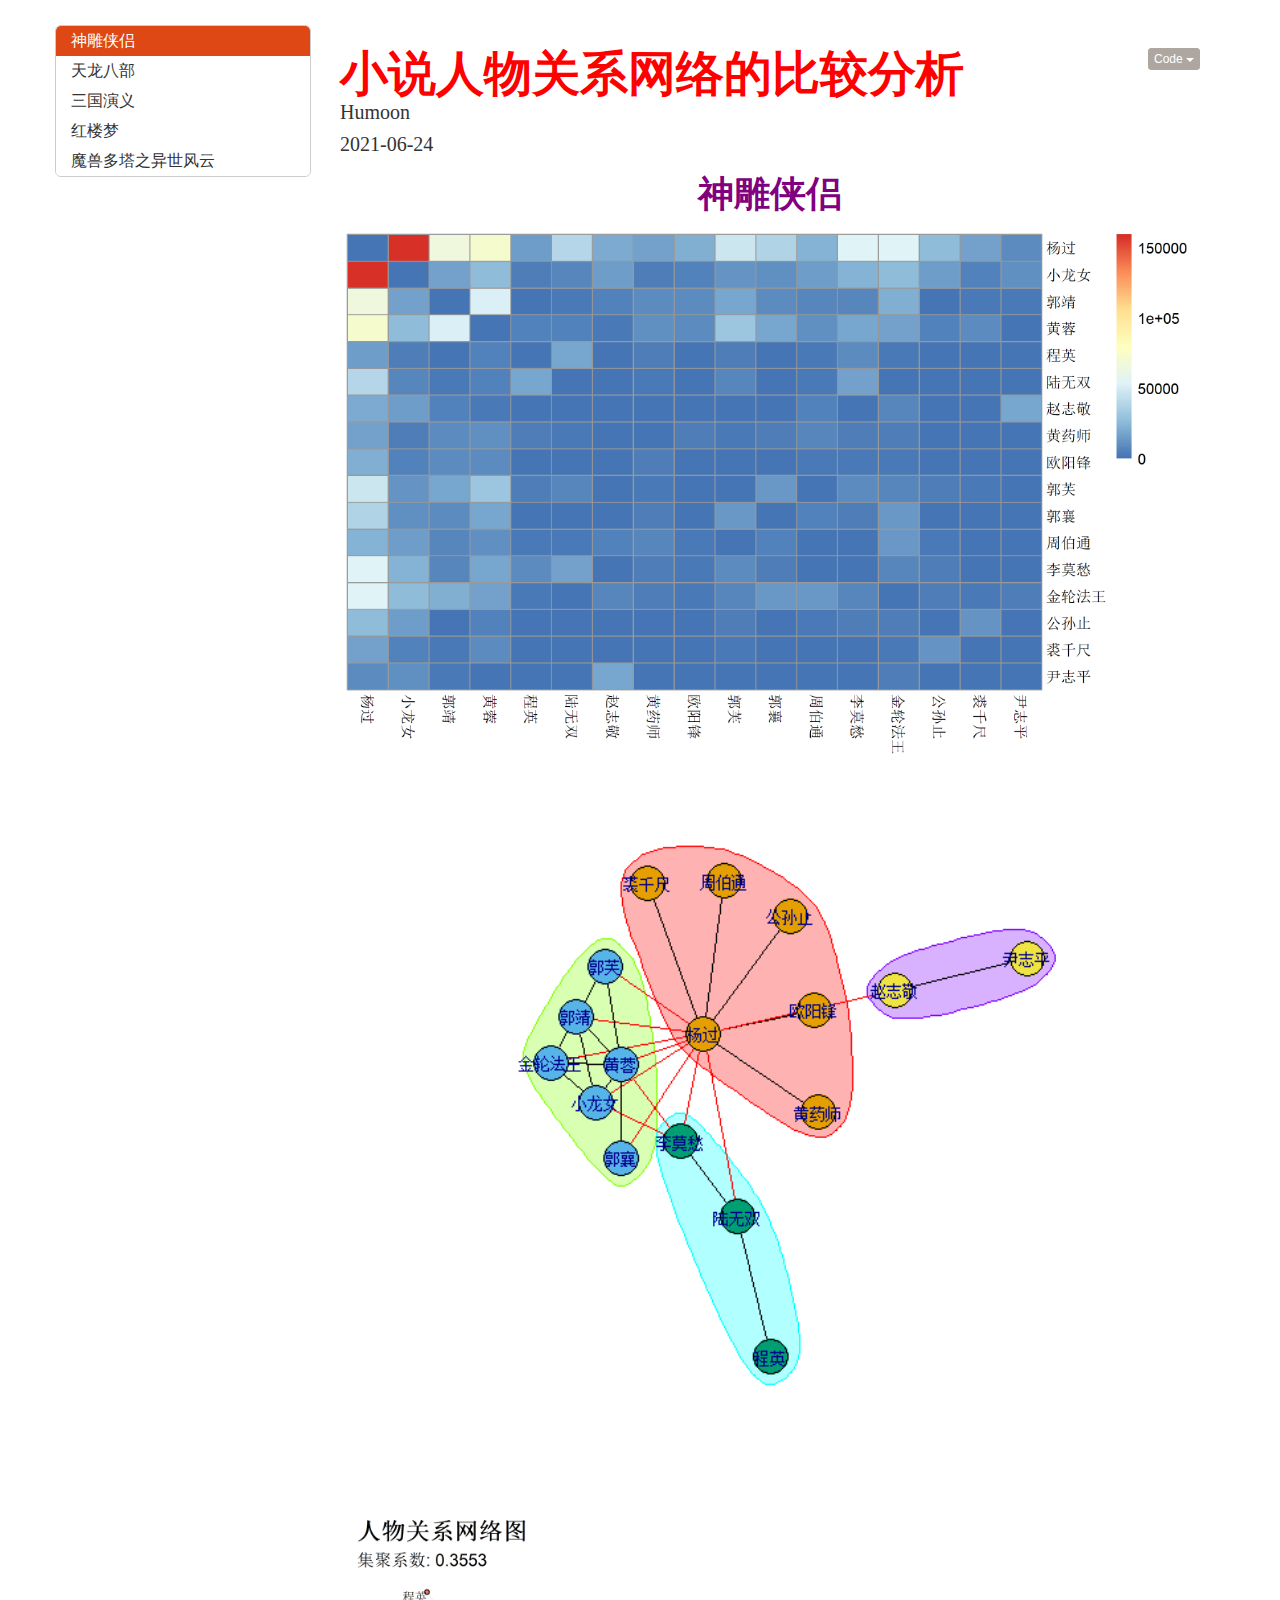
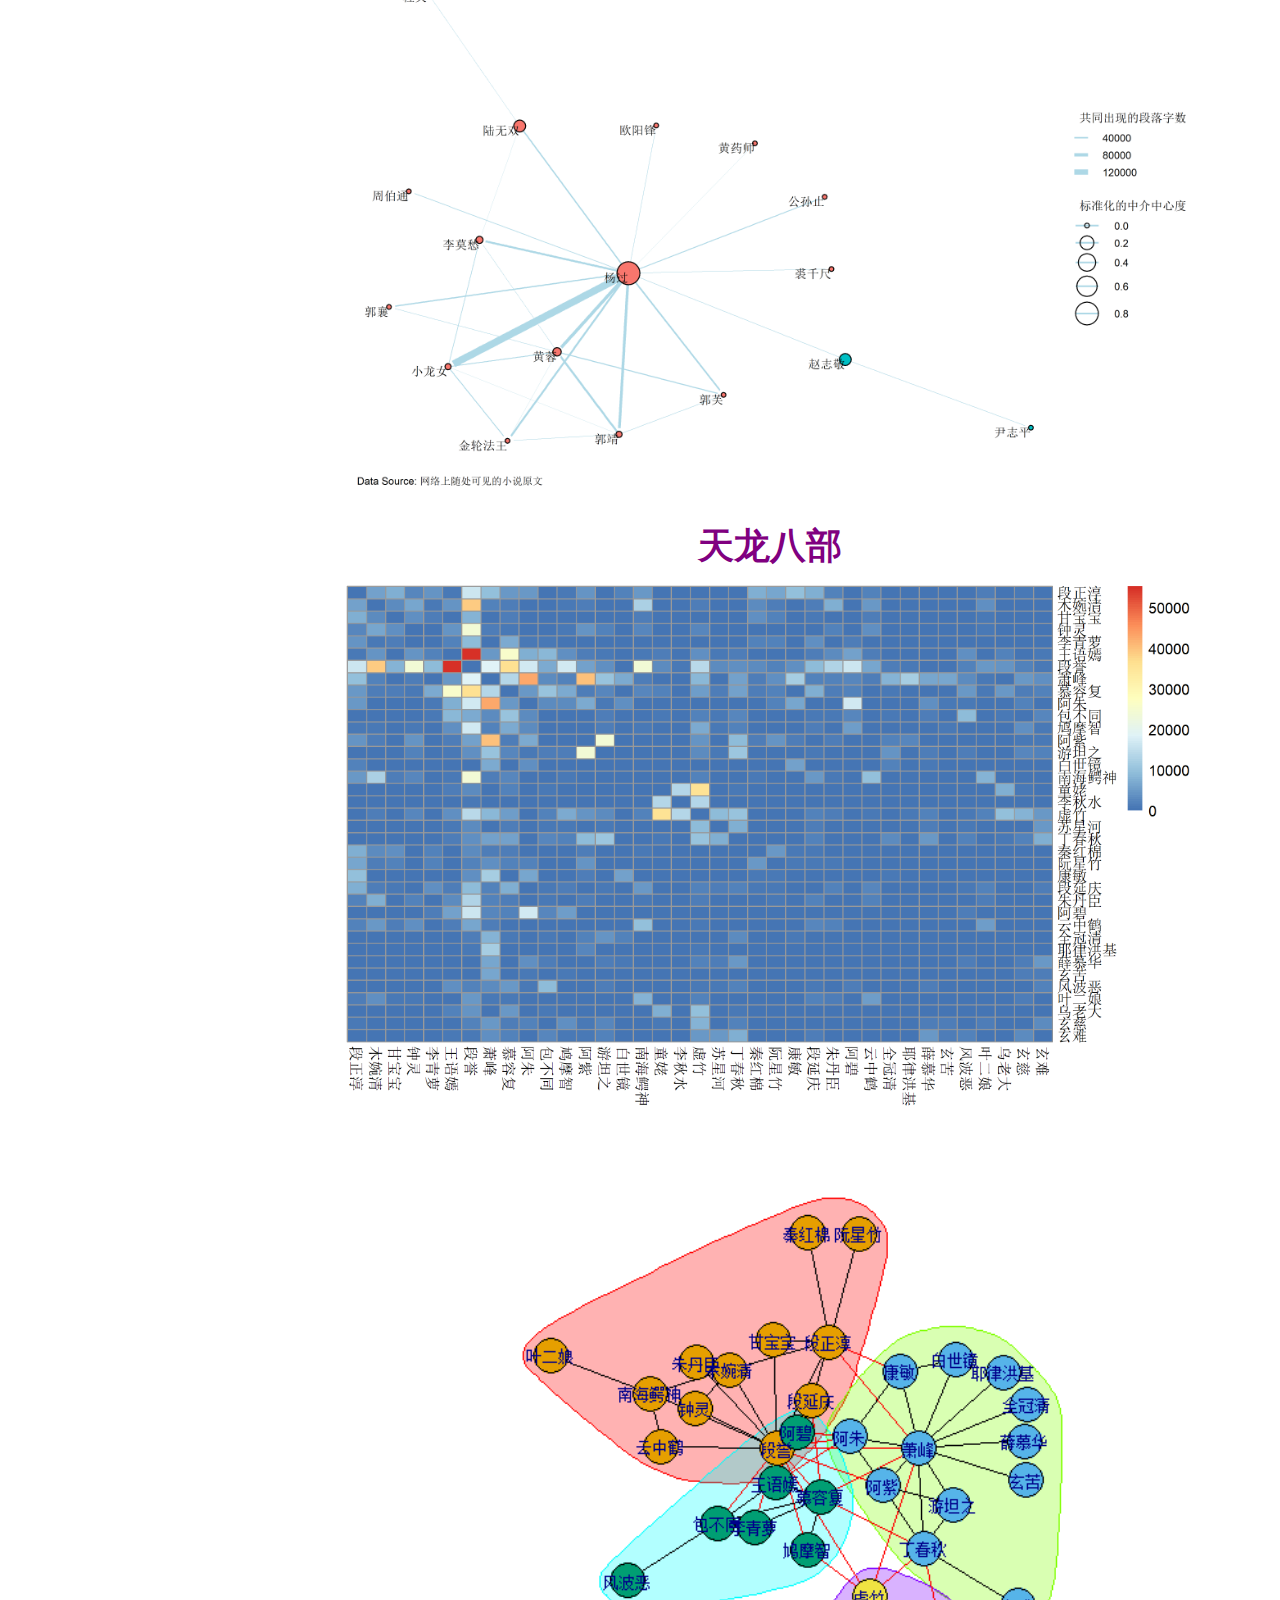
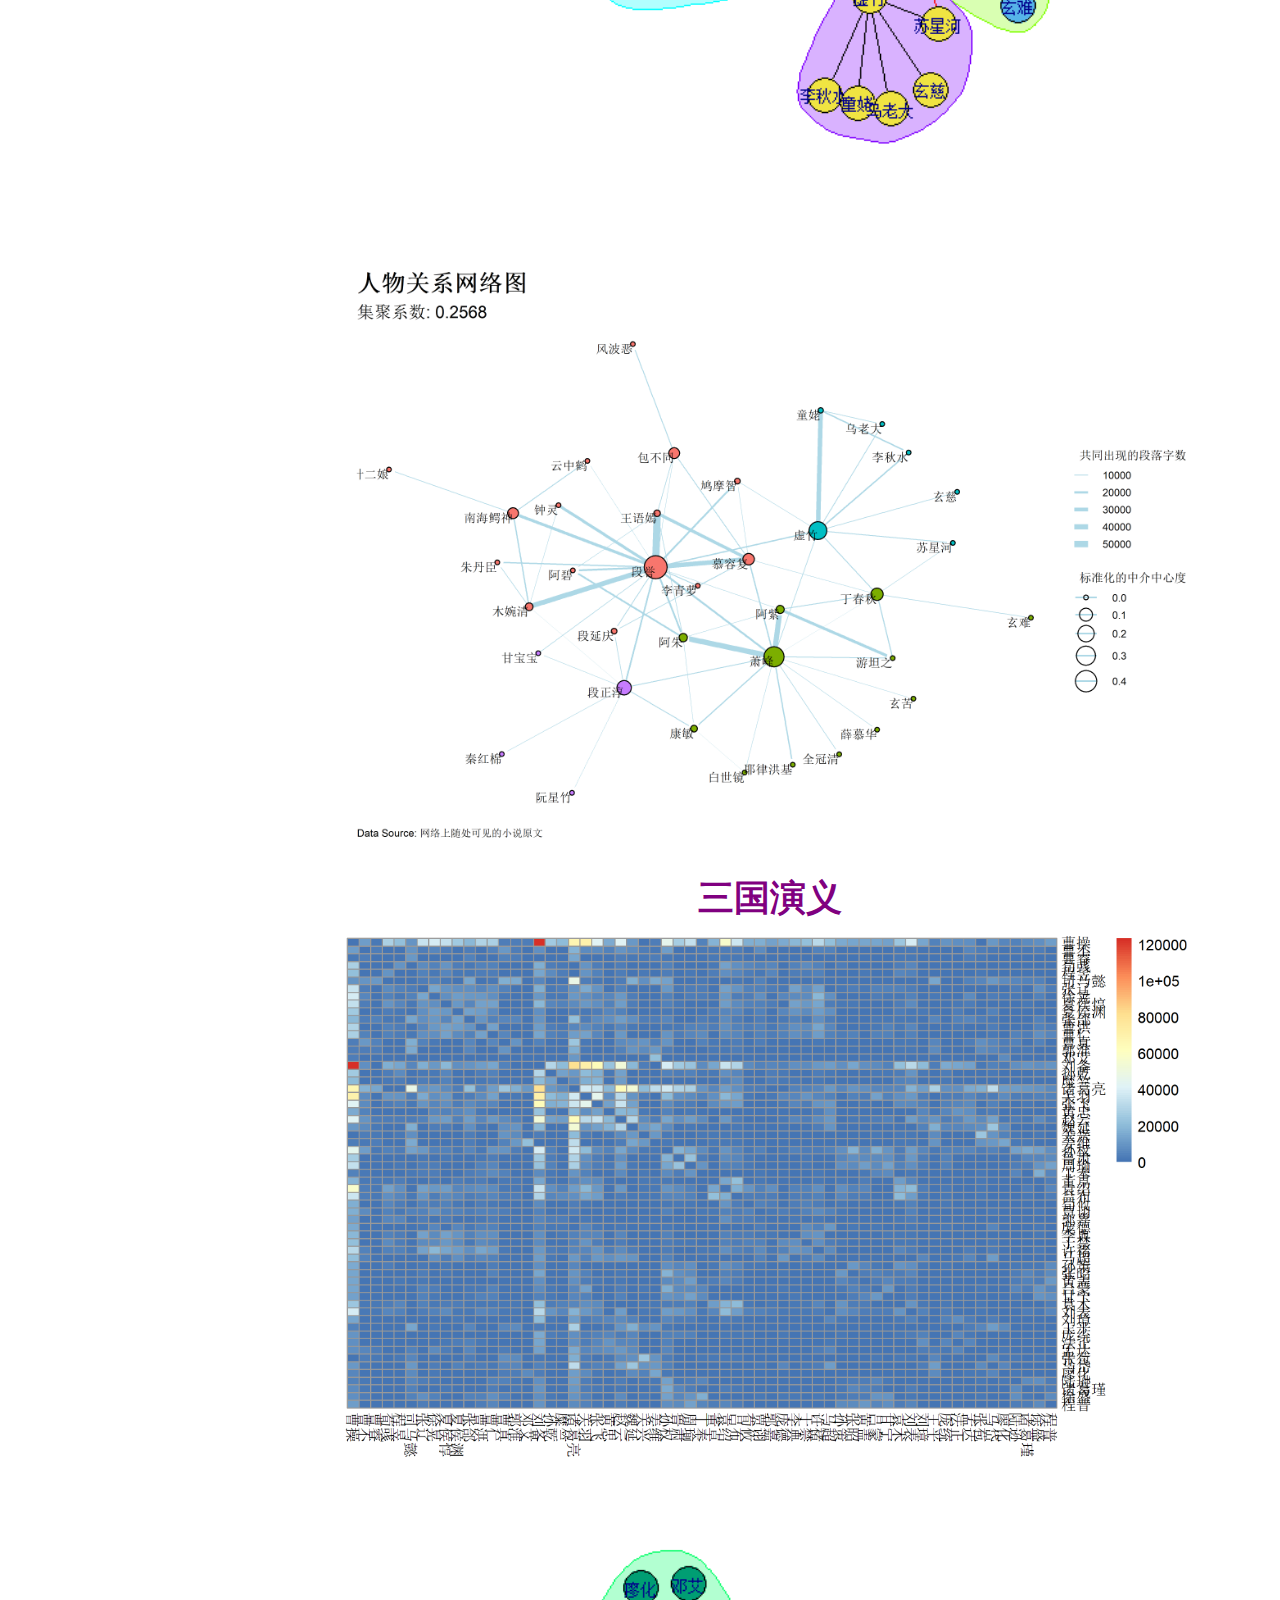
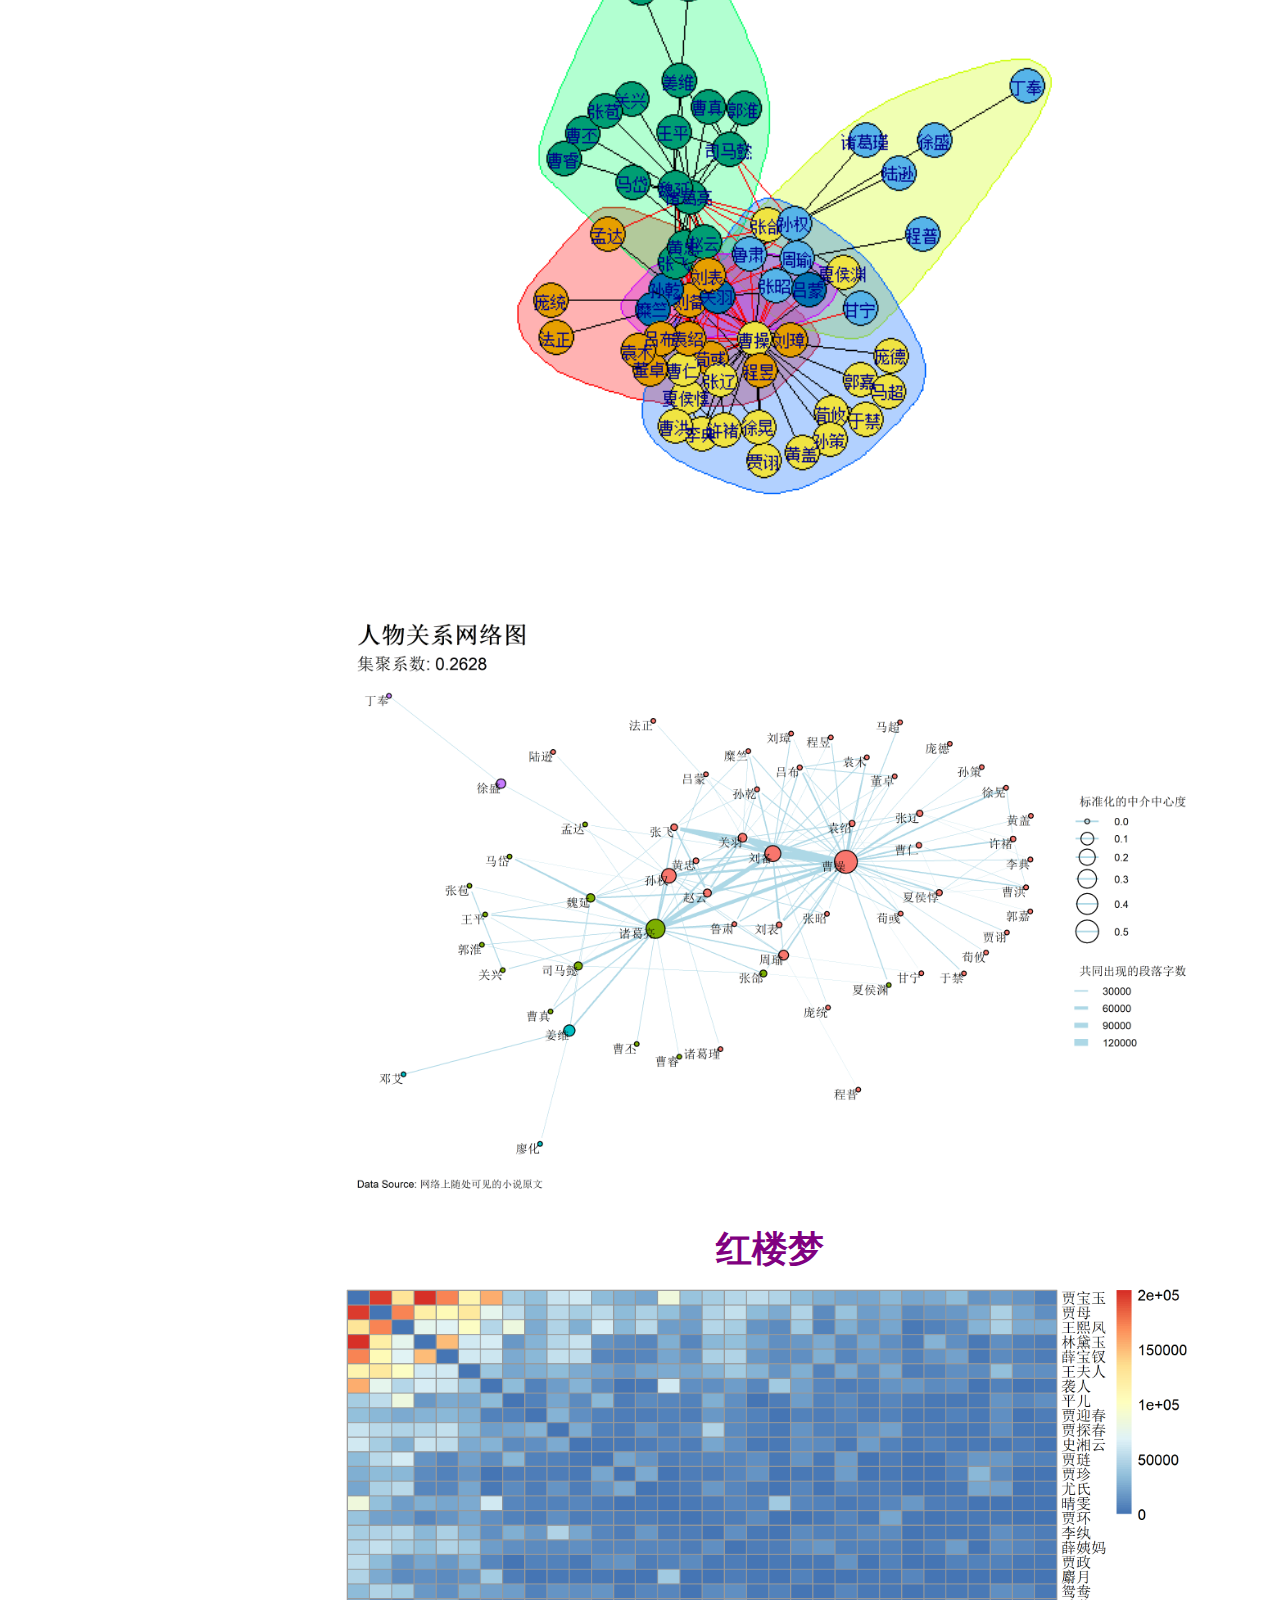
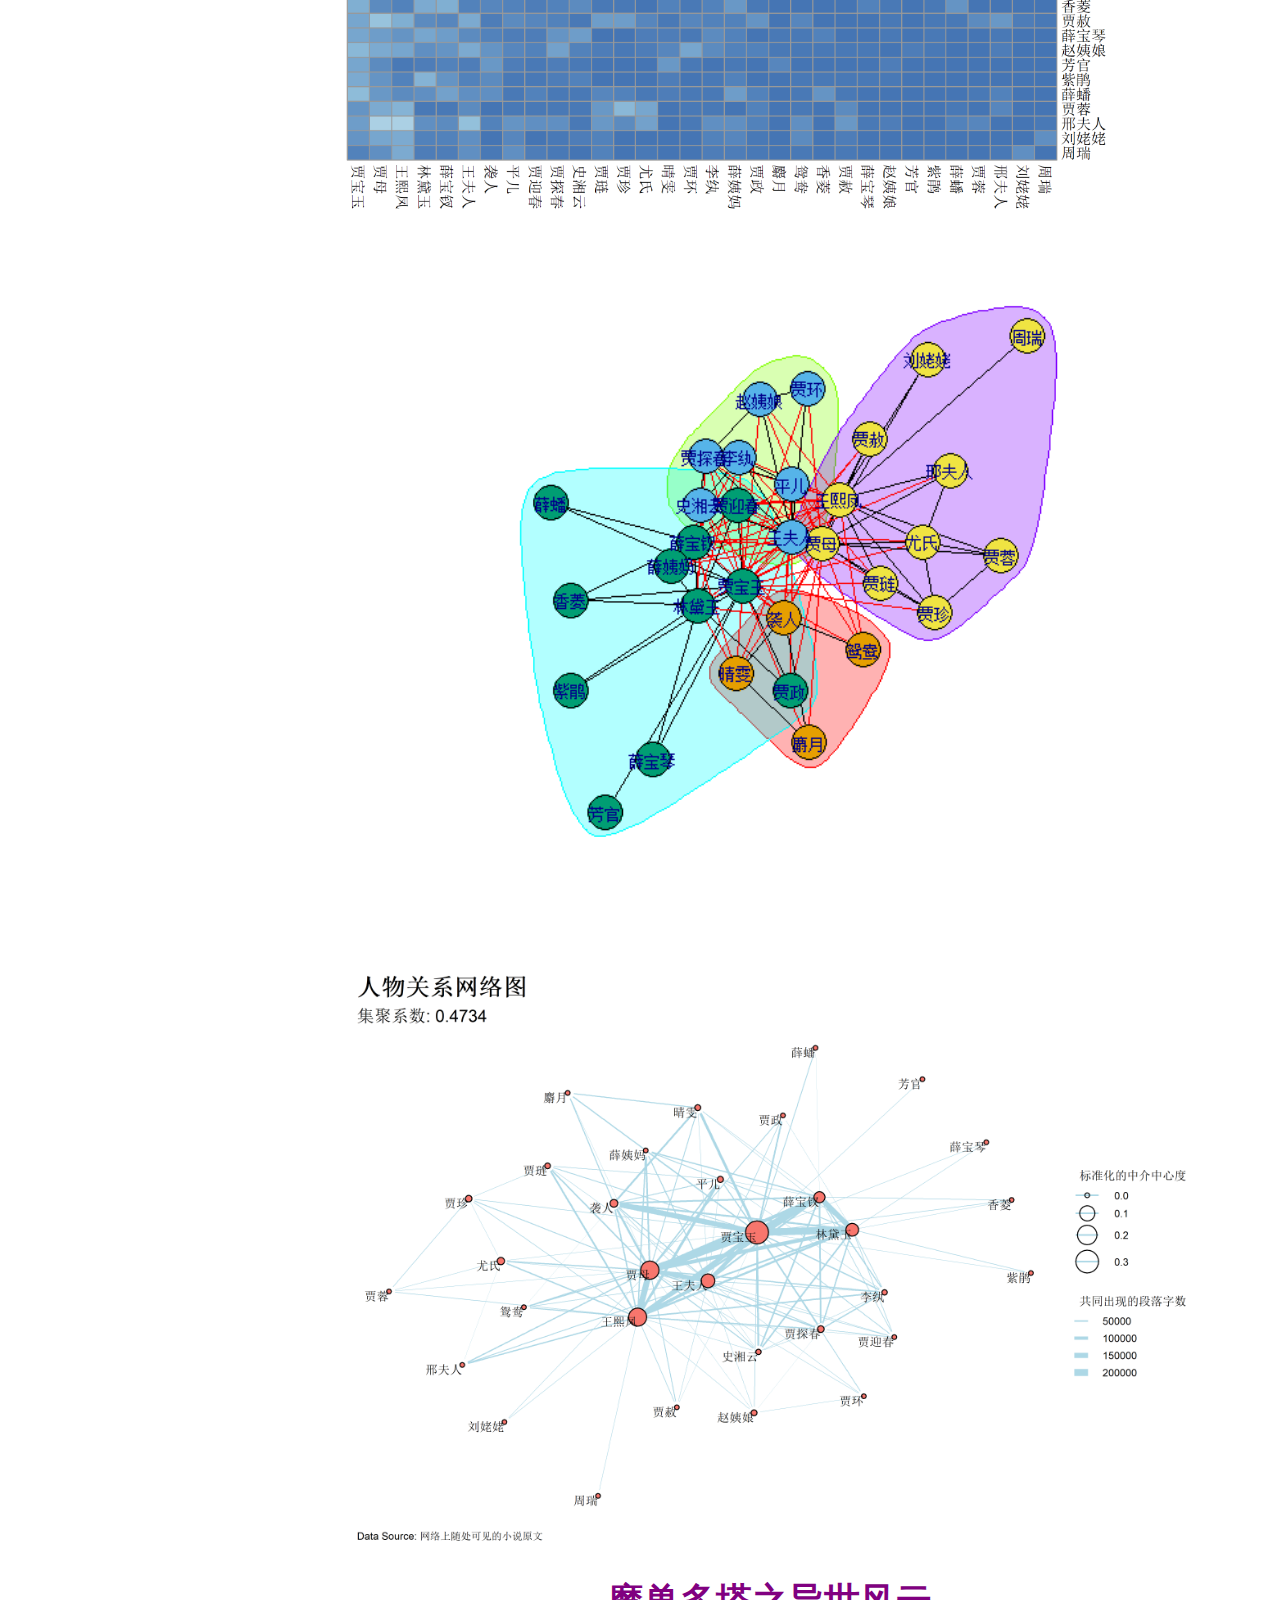
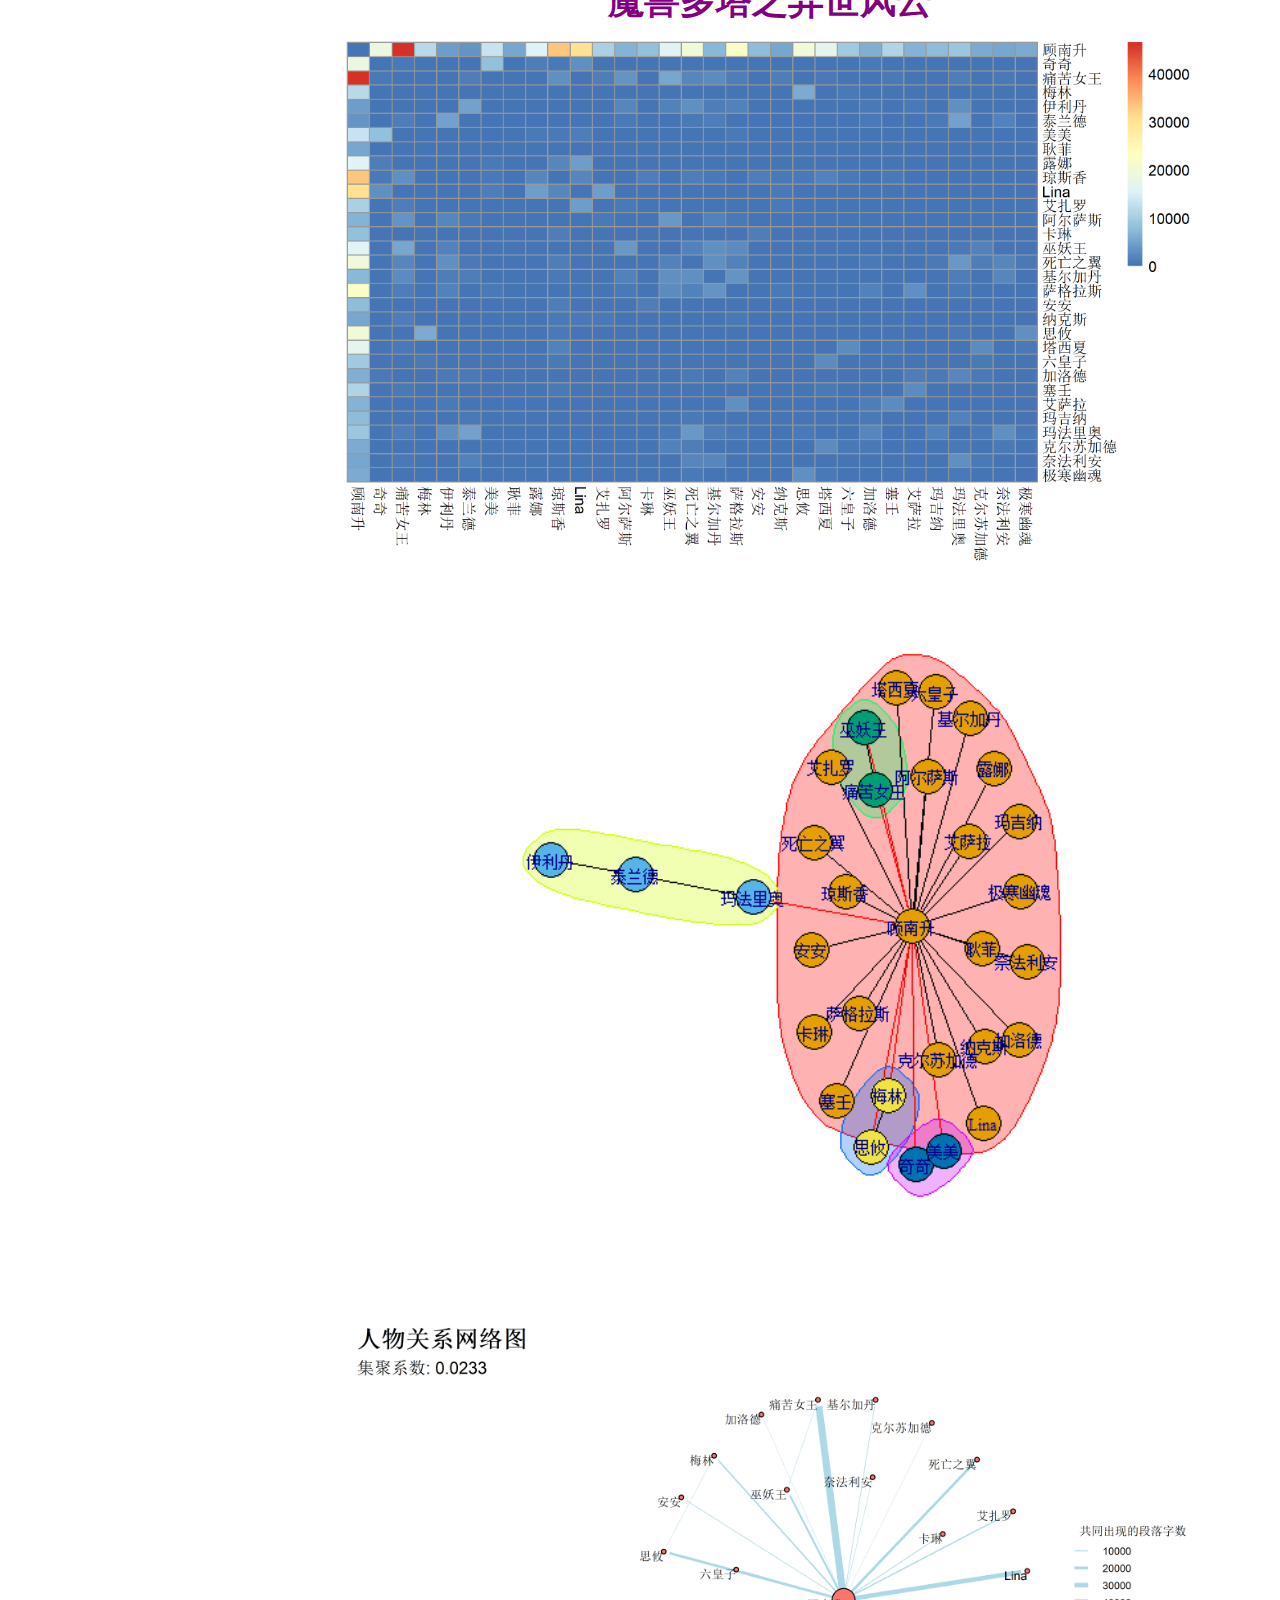
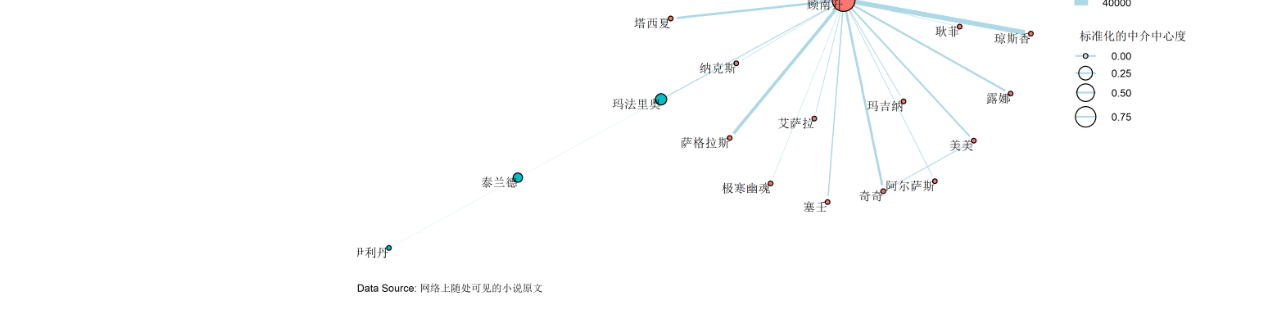
==== index.html @ b17bf285 "first" ====
<!DOCTYPE html>

<html>

<head>

<meta charset="utf-8" />
<meta name="generator" content="pandoc" />
<meta http-equiv="X-UA-Compatible" content="IE=EDGE" />


<meta name="author" content="Humoon" />

<meta name="date" content="2021-06-24" />

<title>小说人物关系网络的比较分析</title>

<script src="[data-uri]"></script>
<script src="[data-uri]"></script>
<meta name="viewport" content="width=device-width, initial-scale=1" />
<link href="data:text/css,%40font%2Dface%20%7B%0Afont%2Dfamily%3A%20%27Ubuntu%27%3B%0Afont%2Dstyle%3A%20normal%3B%0Afont%2Dweight%3A%20400%3B%0Asrc%3A%20url%28data%3Aapplication%2Ffont%2Dsfnt%3Bbase64%2CAAEAAAASAQAABAAgR1BPUycuYgIAAObQAAA3gkdTVULI%2B%2BxfAAEeVAAAATRPUy8yiS75qQAApAAAAABgY21hcH%2BRBjoAAL3IAAAA8GN2dCAtJCQGAADH0AAAAhRmcGdtdr1ExAAAvrgAAAYjZ2FzcAAZAAkAAObAAAAAEGdseWboBrrfAAABLAAAnPhoZG14NAR2rgAApGAAABloaGVhZABJh4wAAKAQAAAANmhoZWEQtA09AACj3AAAACRobXR43%2BIqIgAAoEgAAAOUa2VybgdGCW8AAMnkAAAZsGxvY2EZQ0boAACeRAAAAcxtYXhwBowI0QAAniQAAAAgbmFtZQtVI0YAAOOUAAAAxHBvc3REpDXvAADkWAAAAmhwcmVwQUbC5wAAxNwAAALxAAIAMgAAAcIC7gADAAcAGkAKBAIJBwEIBwMGAgAvzS%2FNARDezRDezTEwMxEhEScRIREyAZAy%2FtQC7v0SMgKK%2FXYAAAAAAgBH%2F%2FMAzQK1AAkAFQAjQBAKAwl%2FEAQHBxcWAxMNYwhbAD8%2F3c4BERI5LzPE%2FTLEMTATFAYHIy4BPQEzExQGIyImNTQ2MzIWvAwJOgkMZBEkHx8kJB8fJAH5VIlERIlUvP2BGygoGxsoKAD%2F%2FwBIAfUBWgL4ACYACgAAAAcACgCxAAAAAgAxAAACagK1ABsAHwD7QKYXHwEYHgEeAg0GFx0CDQkUDgINChMLAwwKEwgDDAkUBwMMBhcEAwwFGAECDQUYAg0MAwIDDX8MAxQMAw0%2FDAEMAxIaEQoTDxsQChMKHBsQCRQVGhEJFAkfGxAGFxkaEQUYFhoRBhcAGxAFGAYfBS8FAgUhGxARGhsaEH8RGhQRGhAwGgEaDxEBERgXFA8TARMgBhd5BRgaQQkUeQoAEwETEUIMQgNBAD8%2FP95dwP3AP97A%2FcABENZdwMDA1l3EXQDBhwUrEADBhwV9EMQBGBDWXcAPDw8PwA8PwA8P1tRdAMGHBSsQAMGHBX0QxA8PDw8PDw8PMTABXV0BMzczBzMVIwczFSMHIzcjByM3IzUzNyM1MzczAzM3IwEcoiNUI1hnIomXI1QjoiNUI1hmIoiXI1RUoiOiAf63t0qzSre3t7dKs0q3%2FkyzAAAAAQA9%2F5MB9AMIADMA%[base64]%2FEk8SAhIQhhOWEwITAC9dM81dM%2B1dMj9dXTPNM%2B0yEjk5XV1dXV1dARDeMtbtENZeXV1d7V0SOS8SORI5EMGHBCsQAcGHBH0QxAEYEO0yL%2B0QxF0yXTEwAF1dAV1dXV1dXV1dXSUyNjU0LgInLgM1NDY3NTMVHgEXBy4BIyIGFRQeAhceAxUUBgcVIzUuASc3HgEBBk0%2BGy07Hx47Lh1VUVMsTBYTGEg2PEETJDEeJ0Y1IFZaU0ZYFhkeVF8xJhwoHhgLCxsnNyhHWwxzcAISCE4JEy4qFyAZFAsPIC0%2BLEdXC4F%2BAhsMSw4YAAAAAAUAMv%2FxAygCxAATAB8AMwA%2FAEMAlUBmQ0FAQa5CQxRCQ0JAQkAAKgkgGSApIAMgrjqsCTQZNCk0AzSuPyoBBioWKiYqAypFBgoWCiYKAwquFKwGGhYaJhoDGq4JABkAKQADCABEQ0FCQkFCQEElfTetPX0vRg99Ha0XfQVFAD%2F9%2Fu0%2F%2Ff7tPz8%2FPwEQ3l5d%2FV3%2B7V0Q1l1d%2FV3%2B7V0REjk5Ly%2BHK4d9xDEwEzQ%2BAjMyHgIVFA4CIyIuAjc0JiMiBhUUFjMyNhM0PgIzMh4CFRQOAiMiLgI3NCYjIgYVFBYzMjYDASMBMhgrOiIiOisYGCs6IiI6KxjwKicnKionJyrIGCs6IiI6KxgYKzoiIjorGPAqJycqKicnKjz%2BeVsBhwIMLUQvGBgvRC0tRC8YGC9ELTY9PTY2PT3%2B0y1ELxgYL0QtLUQvGBgvRC02PT02Nj09AkL9SwK1AAAAAAMALv%[base64]%2F%2FC0CAtIDEUAPytd7V0uPz8%2FXe1dEjkvFzldXV1dEjk5XV0uAS4Q3u1d1F5d7TMvENJdXcAvXe0QwYcEK4cFfcSHDsQBEMIYL%2B0SFzldXV1dXV1dXYcQK4d9xA8PDw8QAcGHBBgrEAHBhwR9EMQAXQ8PDw8xMF1dXV1dXV0BXV1dXV03ND4CNyY1ND4CMzIeAhUUDgIHFzY3Fw4BBx4BFyMuAScOASMiLgI3FB4CMzI2NycOAxM0JiMiBhUUFz4DLhgpNh1KGy9BJyg%2FKxYXJzIcoiIKTQQhHiM7E2IMIxMpbEZBVjUWXQ4gMyYxUyDDEiUeE%2FMtJywvRBYnHRG4Jz0xJQ5KTyhALBgYKDgfIzguJg%2BlP00KKWEwJkojFCoVKTMlOUQhEiojFyQhxQkYIzABUSIvNSdBPgsaIikAAQBIAfUAqQL4AAkAFkAJAH8ICAsKBAlaAD%2FNARESOS%2FtMTATFRQGByMuAT0BqQwJNwkMAvgyMWs1NWsyMQAAAAEATv9HAT0DDwANAGFAQgQaCioKAgkKAZkK6Qr5CgOLCgEKBwMACwHwCwG0CwGgCwGOCwEdC20LfQsDDwsBC1cAAQCCAAcQBwIHDgsKZAMEYgA%2FMz8zARDWXf1dxl1dXV1dXXEyEMVdXXFxMjEwExQWFwcuATU0NjcXDgGrSkhCTl9fTkJISgErgNpdLV%2F3jo73Xy1d2gAAAQAH%2F0cA9gMPAA0AYUBCChUEJQQCBgQBlgTmBPYEA4QEAQQHCw8DAf8DAbsDAa8DAYADARIDYgNyAwMAAwEDWAABAIIPBx8HAgcPCwpiAwRkAD8zPzMBENZd%2FV3GXV1dXV1dcTIQxV1dcXEyMTATNCYnNx4BFRQGByc%2BAZlKSEJOX19OQkhKASuA2l0tX%2FeOjvdfLV3aAAABACUBNwG7ArUALAC8QBF5HIkcAnYOhg4CeAUBaQUBI7j%2F4EBdDxJIIyIiFZAZAXQZhBkCGZkaAUAaARoaFZ8RAXsRixECEZYQARAQFQcgDxJIBwgIFSwsFSoqJx4MAxUVLi0VDB43HgEeAycJIZoHJyMjK2QaARoQZRABEBkZEStbAD%2FFMi8yXREzXRE5Lzkz7TIRMzNdETMzARESORkvMzMzMzMYLxEzLxEzLzMrETMvXTNdXREzL11dM11dETMvMysxMF1dXV0BFAYHPgE%2FARcHDgEHHgEfAQcnLgEnDgEPASc3PgE3LgEvATcXHgEXLgE9ATMBHQ8IJEYpBhwIKFAqIToZBUkEGCMSEiMYBEkFGTohKlAoCBwGKUYkCA9aAq0qTSkUJg4CVAMPCQMcNSMHMwYkRyYmRyQGMwcjNRwDCQ8DVAIOJhQpTSoIAAABADUANQH%2FAiEACwAxQBoFsAMHrwEAsAkJDQwCsASvBgYIsACvUAoBCgAvXe3tMy%2F97QEREjkv7MD9Mu0xMBMzNTMVMxUjFSM1IzW9UL29UL0BU87OT8%2FPAAAAAAEAJv9hALMAcgANAC65AAb%2F4EAVCAtIBgADgg0HCgoODz8NTw0CDQcGAC8zL10BERI5L84z7TIyKzEwNxYUFRQGByc%2BATU0JieyASUgSBkQAQFyCA8IP3s4FzNpLg0YCwAAAAABABoBAAERAVcAAwAtQBsABRAFAggFQAKAAASvAL8AzwADAEAgJEgAlwIAL%2B0rXQEQ3hrdGs4xMF5dEzMVIxr39wFXVwAAAAABADj%2F8wC%2BAHkACwAisyAAAQC4%2F8BADAwVSAAGDCAJAQkDYwA%2FzXEBEN7NK3ExMDcUBiMiJjU0NjMyFr4kHx8kJB8fJDYbKCgbGygoAAAAAAH%2F6P9HAZgDDwADACdAFQIAAwCuAQIUAQIBBAMDZAJkAWIAYgA%2FPz8%2FAS8Q1ocrh33EMTAXIwEzR18BU125A8gAAAAAAgAy%2F%2FECAgLFAAsAHwDdtR0QDwBNGbj%2F8LMPAE0TuP%2FwQAkPAE0PEA8ATQq4%2F%2BBADg8ATQggDwBNBCAPAE0CuP%2Fgsw8ATR24%2F%2BCzDwBNGbj%2F4EAqDwBNEyAPAE0PIA8ATQyMBkAdAU0GQB0ATQYQERIATAYQDA4ATAYhFowAuP%2FAsx0BTQC4%2F8CzHQBNALj%2F8LQREgBMALj%2F8LYMDgBMACAbuP%2FwtQ4ATRuPCbj%2F8EATDgBNCVcREA4ATRGPAxAOAE0DWAA%2FK%[base64]%2FBwMHAI4QDCAMMAxQDGAMcAwGDAwDBVUDVgA%2FPxI5L13tM11dARESOS9eXc5dM%2B05MTATPgE3MxEjEQ4DB105bC1CXQwjKS0VAiYWRTT9SwI0CxgWFAcAAAABADgAAAHqAsUALADlQC8DBxMXAxcTiwcDFAcDEwcXBxcQGowMAEAQAE0AQAgJAEwALiQlawp7CgIKjBAtJLj%2F8LMSAE0kuP%2FgsxEATSS4%2F8hAGBAATSQfCBEATR8QDxAATB%2BPByAODwBMF7j%2F6LQREgBMF7j%2F6LYPAE0HFwwluP%2FgtBASAEwluP%2F4tAkATSUquP%2FwtBESAEwquP%2FosxAATSq4%2F%2Fi0CQsATCq4%2F%2FBACQgATSpYCo4MVQA%2F7T8rKysrMysrEjk5Kysr7SsrMisrKwEQ3u1xxjIQ1isrxO0SOTkvLwDBhwUrEADBhwV9EMQxMAEUDgIHDgMVIRUhJjQ1ND4CNz4DNTQuAiMiDgIHJz4DMzIWAdMdMDweES0oGwE%2F%2FlwBHzI%2BHhktIxUTICsYHTAmGgcuCSQyPiRtbQIEJENBPx4RLjIuEU8GDAUvUUhAHhgvLzIcHiocDRAVFwZCCh0aEmUAAAABADf%2F8QHpAsUAOADDQB6nIQGWIQGHIQEOCA8ATQUYDwBNNhAPAE00CA8ATQK4%2F%2FBAYg8ATVkQaRACEIyPI58jryMDFyMBIyt7JgFdJm0mAgomCiY1agMBSQNZAwIDjIcrAR8rAQ4rAQgrOhgZNjU5JiYKjggIHjYAjzUQDwBNNTAIEBIATDBXGBWPGR4IDQ4ATB5YAD8rM%2B0yPyszK%2B0yEjkv7Tk9LwEYEN4yxjIQ1l5dXV3tXV0SOTkvL11dENRdXe1dMTAAKysrASsrXV1dNzI2NTQuAisBNTMyPgI1NC4CIyIGByc%2BAzMyHgIVFAYHHgMVFA4CIyIuAic3HgHiWU0gNEUkGCEZNSwcFCErGDBDFyQMJS41HTdQNBo%2BLBsyJRcfQWJDGjcwJAgSEU9ERjsmNB8NTAoaLSIcKBoLHA9HCBMQCxsxQyc2TRQIHi48JS1NOCAIDAwEUQgaAAAAAgAoAAACCgK1AA4AFQBrQD8oAgEIEQEOFSsFASgFOAUCCQUBDwUFDYsHCgkXDxQBO18UbxR%2FFAMUiwAADhYAFI4NDQeOCQkFC1UPjgQEBVYAPzMQ7T8SOS%2FtMy%2FtMgEQzjIQ7XJeXRDW3TLtMi9eXV1xMjEwAF5dAV03PgM3MxEzFSMVIzUhAQ4DBzMoE0JTXzBZUlJa%2FsoBNh49OjMU3PAsdXx4MP5ITLGxAZYgT1ZaKwAAAQBB%2F%2FEB6wK1ACcApkAQGSAPAE0BIA8ATRggDwBNFLj%2F8EA7DwBNDhAPAE0iahYBFowPAx8DAggDKQAjI4sgGxQgGxsgDg0oIyKOIACOGxAREgBMGwgQAE0bEA4ATRu4%2F%2BBAHg0ATRsQDABNGxsIIFYOEY8NIA8ATQ0ICBASAEwIVwA%2FKzMr7TI%2FEjkvKysrKyvtEO0yARDeMtY5hyt9EMQBGBDWXl3tXcQxMAArKysBKysTHgEVFA4CIyIuAic3HgEzMj4CNTQuAiM%2BAzchFSMOA8eXjR8%2FYEIaNi4kCBIRTTgtPSYRGkJuVAYHBgQCAU79AQQEBAGqBnhnLk44IAgMDARRCBoUIi0ZJjsoFTFWUlEtTw8zNzQAAAACAD%2F%2F8QIBArgAGgAtAJi1LQgPAE0kuP%2Fwsw8ATRq4%2F%2FizDwBNCbj%2F%2BEA5EgBNAxgPAE1XAwEFMAYBDwYBBgYAWSsBK4wHE3cTAhMvHoYLlgsCCyGMRwBXAAIALgsOjx4bGwUmuP%2FwQAsODwBMJo8YVwaPBbj%2F8LQOAE0FWAA%2FK%2B0%2F7SsSOS8z7TIBEN5d7TJdMhDWXe1dEjkvXV0zMTAAXQErKysrKxM0PgI3Fw4DBz4BMzIeAhUUDgIjIiY3IgYHDgEVFB4CMzI%2BAjU0Jj84Z5NcBzthTDQNGkEjO1I0Fxo1Ujhyd%2BAjPB4BAQwfNCghLh4NQQEWZZtqNwFOARg0Uz0MECQ7TSomUEIqnNANDQsXCyxOOyMcLDMYREgAAAABADwAAAH1ArUADgAlQBIOiwAABwWLCBAHDw5VCQWOB1YAP%2B0yPwEQzhDW7RI5L%2B0xMDM%2BAzchNSEVDgMHowYtQk8m%2Fq8BuSFQRzMGULGnjy1RTSaFpbtdAAAAAAMAN%2F%2FxAf0CxQAhADMARQEOuQAy%2F%2BizDwBNMrj%2F8EAJDgBNLhAPAE0NuP%2Fwsw8ATQO4%2F%2Fi0DxAATEW4%2F%2FCzDgBNQLj%2F8LUPAE00jBu4%2F%2FhAIRESAEwbAENBIEExLw8vEA8ATS8PQSAvIEGLDy8UDy9BD7j%2F4EA3DwBNUA8BICAPAE1fIAEPIA8gCiyMdgABDwABAEc%2BjBEIERIATBEijAoQEABNCkYPDyAgBTmPFrj%2F8LYICQBMFlgnuP%2FwtQ8ATSePBbj%2F%2BEALDgBNBRAICQBMBVcAPysr7Ss%2FK%2B0SORkvMy8BGBDeK%2B3UK%2B0Q1l1d7RI5OS8vXStdK8GHBCsQAcGHBH0QxAArhw7EEIcOxAEYENQr7TEwACsrASsrKysrJRQOAiMiLgI1ND4CNyY1ND4CMzIeAhUUDgIHFgUUHgIzMj4CNTQuAicOARM0LgIjIg4CFRQeAhc%2BAQH9HTlWOEFXNBYTHykXYh43TjA4UDMXER0lFHb%2Bmg0gMiYiMyAQGC0%2FKC0x%2Bg0cLCAgLRwNECI3JioytCpHNR0lOEMeHTUuJQ44bSZFNB8iNUAeHTMsIg04fxInIRYUHygVIDAkGQkZSgEwDyQfFRQfJRIWLCYeCRlDAAIAM%2F%2F%2BAfUCxQAaAC0AzkALJCAPAE0YIA8ATQK4%2F%2BCzDwBNArj%2F8LMOAE0CuP%2F4swgATQG4%2F%2FCzDwBNAbj%2F6LMOAE0BuP%2F4QCkJAE0eCSEIDQ4ATCGMAASbA6sDAncDAU8DAQMDEWgAAQ8AHwACCAAvK7j%2F8LMPAE0ruP%2F4QBEOAE0rjBEIEABNES4eG48JDLj%2FwEAYCgBNDAwDJggOAE0mjxZYBI8DCA4ATQNXAD8r7T%2FtKxI5Lysz7TIBEN4r7SsrEMZeXV0ROS9dXV0zEO0rMjIxMCsrKysrKysrARQGBycyPgI3DgEjIi4CNTQ%2BAjMyHgIHMjY3NjQ1NC4CIyIOAhUUFgH1zcoDP2VMMwwaQiM7UjQXGjVSODlXOx7gIz4dAQwfNCghLh4NQQGgztMBThg1VD0MDyM7TSolUEIqKExtiQ0NCxULK087IxwrMxhER%2F%2F%2FADj%2F8wC%2BAggCJgARAAABBwARAAABjwAQQAsBABEMBQBQAQgOTysrNAAA%2F%2F8AJv9hAL4CCAImAA8AAAEHABEAAAGPABBACwEOEw4HAVABABBPKys0AAAAAQA1AEwB%2FwIKAAYAYEAmBAUGAAQABq8FBBQFBAYFAwIBAAMAAa8CAxQCAwECAAUQDQBNBQK4%2F%2FBACg0ATQJQAIAAAgAAGS9dzSvNKwEYLy%2FBhwQrEAHBhwR9EMQBGC%2FBhwQrEAHBhwR9EMQxMBMFByU1JRecAWMa%2FlABsBoBK5JNt1C3TQAAAAIANQCZAf8BvQADAAcALkAaAwcHAgUFCQgCrz8ATwCvAAMABK8wBkAGAgYAL13t3l3tARESOS8zMy8zMTA3IRUhESEVITUByv42Acr%2BNuhPASRPAAEANQBMAf8CCgAGAGRAIgMEBQYDBgWvBAMUBAMFBAIBAAYCBgCvAQIUAQIAAQYEAQS4%2F%2FBAEA0ATQQBEA0ATQFQBoAGAgYAGS9dzSvNKwEYLy8vEMGHBCsQAcGHBH0QxBABwYcEGCsQAcGHBH0QxDEwEzcFFQUnJTUaAbD%2BUBoBYwG9TbdQt02SAAAAAgAT%2F%2FMBeQLFACEALQCSuQAJ%2F%2BCzCQBNCLj%2F4LMKAE0EuP%2F4sxEATQO4%2F%2FhANhESAEwigihAGzhIKCgSfwAYAQgYGANYH2gfeB8DH38HCycLNwsDCy8vLwECAy4VICsBKyVjArj%2F8LYPAE0CAIgDuP%[base64]%2FGygoGxsoKAAAAgBB%2F2cDdQLFAEUAVQD3QK2mRAGJQ5lDAmc%2FAVU%2FAVg1AZYpAZcjpyMCihkBaRkBCQIBqAMBA0lNfxMuLy%2FvEwGWE6YTAogTAVYTAROZHKkcAngcAVkcARx%2FkEGgQQKHQQEPQR9BAghBV1N%2F0AvgC%2FALA3kLiQuZCwMLdiaGJpYmAycmNyZXJgMmf%2BA3AZ83ATdWTVCHEDyHIRMQYEkXRocGLzKHLitpA3kDiQMDSwNbAwI6AwEDIAgLSAMABgAvMzMrXV1d3jLtMhDtMjI%2FM97tEO0yARDeXXH9XV3eXXHtENZeXV1d%2FV1dXc5dXV1xMi8zEO0yOV0xMABdAV1dXV1dXV1dXSUiJicOASMiLgI1ND4CMzIWFxEUFjMyPgI1NC4CIyIOAhUUHgIzMjY3Fw4BIyIuAjU0PgIzMh4CFRQOAicyNjcuAT0BLgEjIgYVFBYCsiAqDhY%[base64]%2F%2FhANA0ATRAPDg0MEQwHCAkKCwYLBBgXFhUFFQUgDBIBTAsFFQVzBgsUBgsFBgECAxITFBUAFQC4%2F%2FBAQwwBTQwAFQBzEQwUEQwAERUVBhEaABoBQBpwGqAa0BoEDxoBDwYfBgIIBhkDBHkYXxVvFX8VAxIVEhUMEUIMQQtBBkIAPz8%2FPxI5OS8vXTPtMgEQxl5dXV1xEMYRORkvEADBhwUYK4d9xAErEIcOxMQFxMQOxMQQAMGHBRgrh33EASsQhw7ExAXExBCHDsTExMQQhw7ExMTEMTABKyEuASchByM%2BAzczHgMXAy4BJw4BBwIlER4Q%2FsY%2FZShGQ0IkWSRCQ0YoxSA%2FIiM%2FHy1XLbFuu6iZS0uZqLtuAQFXo0tLo1cAAAADAFb%2F%2BgJQArwAGAApADgAh7VXFQEwdhO4%2F%2FC0DgBNExC4%2F%2FC0DhIATBC4%2F%2FBADQkATRAkdhZACAkBTBa4%2F%2FhAEQ4QAEwWQAkATRYwCABNFjo6uP%2FAQBwJAU0ZOHMFqDk4NXwLEyp5KSkABgtFGh98BQBGAD8y7TI%2FMxI5L%2B05EO0yARD27TIrEN4rKysr7dQrKzIr7TEwXQUiLgInET4DMzIeAhUUBgceARUUBgEVFhceATMyPgI1NC4CIyczMj4CNTQuAiMiBgcBERUxMTAUFDAxMBU8aU0sNi09SJn%2B%2FwsPDSMXK006IxoxRCp9ZiRALxscMUIlJSoRBgIEBgUCoAUGBAISK0YzOUkSEk5HaGkBSfQBAQEBCxwyJiIvHAxOChoqIB4pGQwCAgABADr%2F8QJTAsUAJwDmQCMpQAwSSGgDAR4IEgBNhxuXGwICCBIATQIIDwBNEA8PIiMpGrj%2F8LMKAE0auP%2F4QBAJAE0adgUIEgBNBQgPAE0FuP%2F4tg4ATQWpKBC4%2F%2BhAFA0PAEwQFQgODwBMFQgJCgBMFXwPuP%2F4tBESAEwPuP%2FoQBkNDwBMDwoIEQBNCggOAE0KRSIYDQ8ATCIfuP%2F4tA4PAEwfuP%2F4QBMJCgBMH3wjGA0PAEwjAAgQAE0AuP%2F4tA4ATQBGAD8rKzIr7SsrMis%2FKyszKyvtKysyKwEQ%2FisrK%2B0rKxDGMjIvMzEwACsrXSsBXSsFIi4CNTQ%2BAjMyHgIXBy4DIyIOAhUUHgIzMjY3Fw4DAYBJeFYvNVp4RCtFMyAGHAkiKzMaN1g%2BIR06VzpDWBYZByQ2SA8wXIdXV4dcMAwQEARQBg4OCSZIZ0A%2BZkkoHAtQBQ8OCgAAAAACAFb%2F%2BgKPArwAEAAdAIJAHRQQDg8ATBQQCgBNFAgJAE0UEAgATRR2AEAJAU0AuP%2F4sxIATQC4%2F%2FBAGw4PAEwAQAkATQCpHxpzCKgeGhcICgBNF3wJDLj%2F%2BLYOAE0MRRsRuP%2F4QA0KAE0RfAgFCA4ATQVGAD8rM%2B0rMj8rM%2B0rMgEQ9u0Q9isrKyvtKysrKzEwARQOAiMiJicRPgEzMh4CATI2NTQmIyIGBxEeAQKPOGaOVSplKSllKlWOZjj%2Bh4qIiIopLQkJLQFbWoVXKwcKAqAKBytXhf6ajX9%2FjQIB%2Fe4BAgABAFYAAAIWArUACwA1QB0HAw8KHwoCCAoNBAhzAKgMBXkHBwEJeQtCA3kBQQA%2F7T%2FtEjkv7QEQ%2Fu0yEN5eXcbOMTAzESEVIRUhFSEVIRVWAaf%2BugEi%2Ft4BXwK1U85R8FMAAAAAAQBWAAAB%2BAK1AAkAKEAUBwMLBAhzAKgKBXkHBwEJQgN5AUEAP%2B0%2FEjkv7QEQ%2Fu0yENbOMTAzESEVIRUhFSERVgGi%2Fr8BHf7jArVT0VL%2BwQABADr%2F8gJeAsUAJwDRtQoQEABND7j%2F%2BEAsDwBNCRgPAE0XFidzAUAIAU0BQAgATQ8BjwECAagpKUAOAE0pQAsATQApAR%2B4%2F%2FizDgBNH7j%2F8EAQCgBNH3YMQAgBTQwIDwBNDLj%2F%2BEAMDgBNDEAIAE0MqSgXuP%2FwQBAOAE0XGhAKAE0afBEBAQcWuP%2FoQA4NDwBMFhEIDgBNEUUnJLj%2F%2BLMOAE0kuP%2FwtwoATSR8AgdGAD8z7SsrMj8rMysSOS8Q7SsyKwEQ9isrKyvtKytdKysQ9l0rK%2B3GMjEwACsrASsBMxEOAyMiLgI1ND4CMzIeAhcHLgEjIg4CFRQeAjMyNjcB%2FWEMLTtGJEl4Vi81WnlFL0k0IQYfHWAyNVc9Ih07VzsqOw0BVf68BAoKBzBchldXh1wwDBAQBFETGSZIZ0A%2BZkkoCQQAAAAAAQBWAAACawK1AAsAN0AfAwtzDwIfAgIIAqgNBQlzB6gMCnkEBAYIQQZCAkIAQQA%2FPz8%2FEjkv7QEQ%2Fu0yEP5eXf3AMTABMxEjESERIxEzESECCmFh%2Fq1hYQFTArX9SwFA%2FsACtf7fAAABAFYAAAC3ArUAAwAkuQAF%2F8BAEQgBTQAFAQWoAXMDqAQCQgBBAD8%2FARD2%2FeZdKzEwEzMRI1ZhYQK1%2FUsAAAAAAQAI%2F%2FEBowK1ABMAebkAA%2F%2FwQBQJAE1nEAERcxNACQFNDxMBE6gVFbj%2FwEAYCQFNCwpACQFNCkAJAE0PCgEIChQSQQsOuP%2F4QB0PAE0OfAoQDA4ATAoFCBAATQUQDwBNBQgIAE0FRgA%2FKysrMyvtKzI%2FARDGXl0rKzIrEPZdK%[base64]%2F%2BhALxQATTAKUApgCgMKHBURFHMSqBsaQcAQARB7wAUBBc8VAQ8VARUVERNBEUIKQgBBAD8%2FPz8SOS9dcTlx7XE%2FARD%2B7TIyENZdK8ZdXYcQK4d9xAFdcSsQhw7ExMTEEIcOxMQBETMYEO1eXSsrMTBdXV1dK10rAQ4DBx4DFyMuAycRIxEzET4DNwJXH05VVCUrYFxRG3IeTldZKmFhI1RSSRkCtSJTV1QkHlhkaC8vX1dKGv63ArX%2BziFTVE0dAAAAAAEAVgAAAfcCtQAFABtADQAHBHMCqAYDQQV5AUIAP%2B0%2FARD27RDGMTAlFSERMxEB9%2F5fYVRUArX9nwAAAAEAQwAAAyUCtQApAUq5ACX%2F8LMRAE0kuP%2FwsxEATSG4%2F%2FhAEhUZSGYhpiEC9yABpx0BZh0BGbj%2F6LYRAE1XGQEYuP%2FwQDkRAE0JFQGIDvgOAmkOAfcJAQgIGAgC%2BQgB2AjoCAKZCKkIAogIAWkIAVcDAQeWEaYRAocRARFzECu4%2F8C1CQFNK6kfuP%2FwtgwSAUwfcx64%2F8BAJAoNSB4imRsBG3OmHAGFHJUcAk8cARwpdk8AAQCJEJkQqRADELj%2FwEAmCg1IEAoQDBIBTApzDwsBCAupKhZAGh5IFnwpKRwfQhxBG0ERQSK4%2F%2BC0DQBNIge4%2F8C3FRkBTLAHAQe4%2F8BADBoeSKQHAQd8EEEKQgA%2FP%2B1dK10rMis%2FPz8%2FEjkv7SsBEPZeXe0r1Std1F391F1dXe1dMtUr7SvmKxDtXV0yMTBdXV1dXV1xXV1dXStdK11dXV0rKyslLgUnBgIHIz4DNzMeAxc%2BAzczEhMjJgInDgUHAY0KISYrJiEKCw4FXwQKDQ8JVRs%2BPjoYGDo%2BPhtVIhFfBQ4LCiEmKyYhCmAYSlZbUUARdv7tjFq3sahLLHiDgzY2g4N4LP6x%2FpqMARN2EUBRW1ZKGAAAAAABAFYAAAKCArUAEwCWQCCHDgEgAwF3CwEDCwAHAHMQCxQQCxBzEkAICQFMEqgVFbj%2FwEBDCQFNBBWEFQIIB3MJqBQTQosHmwcCegcBawcBWgcBSQcBhBCUEAJiEHIQAgJAEFAQAhQQNBACBxAIEUELQQpBCEIAQgA%2FPz8%2FPxI5OV1dX11dXV1dXV0%2FARD27V5dKxD2K%2F2HK4d9xAFfXTEwAF1dIS4FJxEjETMeAxcRMxECMRY5QkdGQhxfTS9raV0gXyVcY2ZfVCD94wK1MoWNiDUCAf1LAAACADr%2F8QLQAsUAEwAnAQe1EiAQAE0MuP%2FgsxAATQi4%2F%2BBAHRAATQIgEABNEQgSAE0RCA8ATQ0IEgBNDAgPAE0HuP%2F4sxIATQe4%2F%2FizDwBNA7j%2F%2BLMSAE0DuP%2F4QBUPAE0eCA4ATR4QCgBNHnYKQAkBTQq4%2F%2FizEgBNCrj%2F%2BEAPDwBNCkAJAE0KqSnwKQEUuP%2F4sw4ATRS4%2F%2FBAHQoATRR2AEAIAU0ACBIATQAIDwBNAEAIAE0AqSgZuP%2F4sw4ATRm4%2F%2FizCgBNGbj%2F8EAaCQBNGXwPRiMIDgBNIwgKAE0jEAkATSN8BUUAP%2B0rKys%2F7SsrKwEQ9isrKyvtKytdEPYrKysr7SsrMTAAKysrKysrKysBKysrKxM0PgIzMh4CFRQOAiMiLgI3FB4CMzI%2BAjU0LgIjIg4COjVbeURDd1o1NVp3Q0R5WzVmIDtVNTVUOyAgO1Q1NVU7IAFbWYhbLi5biFlZiFsuLluIWT9nSCcnSGc%2FP2dIJydIZwAAAAIAVgAAAj0CvAAOABwAUrkABf%2Fwsw0ATQS4%2F%2BizDQBNArj%2F8LUNAE0YdgO4%2F%2FhAGQ4PAEwDHgkRcwuoHRJ5CAgACkIRD3wMAEUAPzLtMj8SOS%2FtARD27TIQ1ivtMTArKysBMhYVFA4CKwERIxE%2BARciBxEzMj4CNTQuAgEOkp0rUXRJTWEpZTI%2BIUkyUDceHzVGArxvbjxVNRj%2B%2FwKrCgdVA%2F7wDR82Kig0HwwAAAAAAgA6%2F0cC0ALFAB4AMgELuQAN%2F%2BizEABNCLj%2F4EAREABNAiAQAE14HAENCA8ATQe4%2F%2FizEgBNB7j%2F%2BLMPAE0DuP%2F4sxIATQO4%2F%2FhAHQ8ATQ92GhoAKRAOAE0pEAoATSl2ChUVCkAJAU0KuP%2F4sxIATQq4%2F%2FhADA8ATQpACQBNCqk0H7j%2F8LMOAE0fuP%2FwQB0KAE0fdgBACAFNAAgSAE0ACA8ATQBACABNAKkzJLj%2F8LcJCgBMJHwPGrj%2F%2BLcOAE0aRhR8Fbj%2F8LQREgBMFbj%2FyEATCABNFS4QCQoATC58BQgOAE0FRQA%2FK%2B0rLysr7T8rM%2B0rARD2KysrK%2B0rKxDmKysrKzIvEO0rKxI5L%2B0xMAArKysrK10BKysrEzQ%2BAjMyHgIVFA4CBx4DFwcuAycuAzcUHgIzMj4CNTQuAiMiDgI6NVt5REN3WjUoR182ASc8SiUXNF9NNAk%2FcFIwZiA7VTU1VDsgIDtUNTVVOyABW1mIWy4uW4hZTnpZNwoXIxgQBEwHFyY7LAQzW4JVP2dIJydIZz8%2FZ0gnJ0hnAAIAVgAAAmMCvAAaACgAhUATCAgSAE2YCAGJCAFXAgELJHYAGLj%2F%2BLMPAE0YuP%2FwQAkOAE0YEA0ATRi4%2F8BALAoLAEwYBQZzZwSHBAIEBAUqYCoBDx1zEagpHRt8FR55CwAODhASFUUQQgVCAD8%2FPzMSOS8zM%2B0Q7TIBEPbtMl0QxjIvXe0Q1isrKysy7TIxMF1dXSsBHgMXIy4DJwYiKwERIxE%2BATMyFhUUBgMiBxEzMj4CNTQuAgGpEDE0MxJqFC8wLxMNGw5XYSllKpKZSdo%2BIUUyUDceHjNFASIUQU9WKCZORz4XAf7xAqsKB25tRWIBLQP%2B%2BwocMyonNB4MAAABACH%2F8QH1AsUAMAEfQDkFJwEIDgEIDQEKJgGXIgEFHwETqBIBmRIBiBIBEiUAIQGJCAEhHggFIQUIcx4hFB4hCB4eBRsCdiW4%2F%2FC0EBIATCW4%2F8C0Cw4ATCW4%2F%2FBAYQkATXAlASUyG3YMEBIATQwYEQBNDBAQAE0MEAkATQwuLUAIDkgtMZgFAXkFAT0FTQUCCwUBCHQeAUIeAQUeBR4PRy4BLmcAAQB8LQgPAE1YLQEtKEZ3E5cTAlYTARMWfBK4%2F%2FBAEQ8ATYYSlhICdxIBVhIBEg9FAD8zXV1dK%2B0yXV0%[base64]%2FAY8BAgABAQEDc38EjwQCAAQBBA8GHwYCCAYIA0IBBnkAQQA%2F%2FcA%2FARDWXl3WXV391l1dxjEwARUjESMRIzUCJdph2gK1VP2fAmFUAAAAAAEAUf%2FxAl8CtQAXAFlALhYIDQBNFQgNAE0DCA0ATQIIDQBNEHMPEh8SAggSqBmfGQEHcwWoGBFBBkELfAC4%2F%2FizDABNALj%2F8LQLAE0ARgA%2FKyvtPz8BEPbtXRD2Xl3tMTAAKysrKwUiLgI1ETMRFBYzMj4CNREzERQOAgFYRGRAH2FcSiU9LBhhH0FjDypJZDoBs%2F5YaF4XMEs0Aaj%2BTTpkSSoAAQAKAAAChgK1ABIAx0AqiBEBeBABZw4BNw1HDYcNA3cMAbgKAYcJAXgJATgBSAEC1Q%2FlDwLGDwESuP%2FwQDAMEgFMDxIPDBJzAAUUAAAFDBAMEgFMDwwLBg8GDHMLBhQLCwYUzwABAAUgExsBTAW4%2F8C1ExZIBXMGuP%2FgQBwTGwFMzwYBBg8LHwsCCAsTEkEMQQtBBkIFQgBBAD8%2FPz8%2FPwEQ1l5d1V0r%2FSsr1V3GhxArEADBhwV9EMQBK4cYECsIfRDEASsAXV0xMAFdXV1dXV1dXV0BDgMHIy4DJzMWEhc2EjcChiZFQkEiWyJBQ0YlazZoNzdoNQK1bruomUtLmai7bp7%2B3IB%2FASWeAAEAHAAAA4UCtQAgAV5AJDggAeggAR8IEgBNOB8BeBgBNxIB5xIBdwkBhwIBhwEBmwABHbj%2F8EAKEQBNdB0BtB0BGbj%2F8EBVDBIBTB0ZFBlzGh0UGh2gIgEiGhQ3HgELHhseAjYRAYkRARQRAR4RFBFzAB4UAB4gFAHQFAEUAHsEAbsEAZkEAQgQDBIBTAQIDQhzBwQUBwcElgMBELj%2F8EBgEQBNNhABmhABKRBJEFkQAxQQAQMQDRBzAAMUAAMAcA0B4A0BDaAHAQ8HHwcCCAchHkIdQhpBFA0AIBEATZkAAXgAAWYAAZcNAWANAUQNVA0CAA0EEBEZQQhBB0EEQgNCAD8%2FPz8%2F1sAROTldXV1dXV0rETM%2FPz8BENZeXV0Z1V1xGNWHK4d9xAFdXV1xK12HGBArh33EAStdXXEYEMVdcYcrh33EAV1dcV1dGRDVGMZdhyuHfcQBK11xKzEwAF0BXV1dXXFdcStdcQEOAQcjJgInMx4DFz4BNzMeARc%2BAzczBgIHIy4BAdEqVithNVEjZg4eICARKFonVCdcKBAgHx4OYyRRNGEsVAHWhuRsmQFUyE6ck4Y5afuGhvtpOIaTnU7I%2FqyZbOQAAAABABcAAAJjArUAFwDjs6AZARm4%2F8BALAwQSIoUAQMIEQBNhhEBFBMKFxAREgsXEA4SCwAPCRMKBRMKAA8KEAwSAUwKuP%2F4tBESAEwSuP%2FwQBQMEgFMChILEnMTChQTChMXAQAPALj%2F8EBIDBIBTAAIEgBNEBAMEgFMABAXEHMPABQPDwBAF1AXYBeAF6AXBRcZkBkBDxkvGQIPDwsfCwIICxgXQhNBEkEQQQ9BC0IKQgBCAD8%2FPz8%2FPz8%2FARDWXl3GXV0Qxl2HECuHfcQBKysrhw7EARgQ1ocrh33EASsrKw%2BHDsQPDw8xMABdAStdK10hLgMnDgMHIz4BNwMzGwEzAx4BFwH2DyoyNhkZNjErD2std0PecKupb9pEeC4eSU9PIyNPT0keWLZgAUf%2B%2FgEC%2Fr1huFkAAAABAAYAAAJQArUAEACLuQAL%2F%2FBAUgwSAUwICwgFC3MMDxQMDw8QEm8MnwyvDAMMEHMABRAMEgFMCAUEAQgBBXMEARQEAQFvAJ8ArwADAA8EHwQCCAQRAQEPDwwQQgxBC0EFQQRBAEIAPz8%2FPz8%2FEjkvMy8BENZeXcZdMocrEADBhwV9EMQBKxgQ%2FdZdxhEzhysIfRDEASsxMDMRLgEnMx4BFz4BNzMOAQcR%2B0V6NnImXjIxXidsNnpEARZr0GRSqU5OqVJkz2r%2B6AAAAAABACEAAAIYArUAFQBNQCoMERILEgEABwcSCxJzAAcUAAcADwgfCAIICBcTCxYSABN5FEELBwh5CUIAP%2F0yxT%2F9xTMBEN7GEN5eXdaHK4d9xIcOxBCHDsTEMTABDgUHIRUhNT4FNyE1IQIOFz1ESEU%2BGQGG%2FgkVOUFGRUEb%2FpwB2wJoGklZY2VkLVNBKGBkZl5SH1MAAQBg%2F0cBQQMPAAcAHUANAgUJA38HCASHBgKHAAAv7S%2FtARDe7RDWwDEwEzMVIxEzFSNg4YqK4QMPSfzKSQAAAAH%2F6P9HAZgDDwADAClAFgEDAAOuAgEUAgIBAAQCA2ICYgFkAGQAPz8%2FPwEvEMaHECuHfcQxMAMzASMYXQFTXwMP%2FDgAAQAI%2F0cA6QMPAAcAHUANA38HCQUBCASHBgKHAAAv7S%[base64]%2FuYmAVQAAAAAAf%2F8%2F0cB8P%2BWAAMAGEAKAQEFAAAEAIcCSwA%2F7QERMy8RMy8xMAchFSEEAfT%2BDGpPAAAAAAEAPQJEAPkDCAADADeyAgEAuP%2FAQAkREgBMAAMEAwC4%2F8CzEgBNALj%2FwLUNAE0AAQIAL83dKyvNARDeGcUrGN0ZxTEwExcHJ3mAL40DCJoqiQAAAAIAK%2F%2F1AcACFQAOADUA2EALIQgKAE0sCBEATSK4%2F%2BCzCABNErj%2F4EAXCABNCggRAE0DKQgSAE0pfxRACAkBTBS4%2F%2FhAEQoATRQ4CAkATBSqNx83ATIzuP%2FAQA4KDABMMwyCH0AICQFMH7j%2F6LMSAE0fuP%2FwQBoRAE0fUAkKAEwfQAgATR82KSSIBAdAEgFNB7j%2FwEAKCAFNB0AREgBMB7j%2FwEASCABNBwcPAwCIFRpRMi%2BIMw9QAD8z7TI%2FM%2B0yEjkvKysrKzPtMgEQ1isrKysr7cQrMl0Q9isrK%2F0rwDEwACsrKysBKyUyNjc1LgEjIg4CFRQWEzIeAhURDgMjIi4CNTQ%2BAjMyHgIXNTQuAiMiBgcnPgEBACEzEQotIBUvJxpALzhNLxQMKzY%2FHyxKNh4jPFAsDh4bFAQKGi0kLkURCxJUQwMEmwUHBhMhGzInAdIdNUks%2FrsCBwYFEidALSs%2BJhIDBQQBGhctIxUNB00IDwAAAAIAUP%2F0AhoDCAASACEAiLUbIA0ATRi4%2F%2BBAKw0ATRkIDgBNGYIIEBIATQgIDgBNCBALDQBMCKsjEgAhfxCqIhJOExaIEA24%2F%2Fi0ERIATA24%2F%2FC1DgBNDVEhuP%2FgtxESAEwhHogAuP%2FgQAwREgBMAAMIDgBNA1AAPyszK%2B0yKz8rKzPtMj8BEPbtMjIQ9isrK%2B0rMTAAKysTPgEzMh4CFRQOAiMiJicRNxEeATMyNjU0LgIjIgYHrRFFLThXPB8lRGA8QWQgXQ4zJktaECQ5KCZAEQHxCxgoSGQ8P2VGJhIJAukQ%2FUkEB2NbKEYzHRoOAAEAM%2F%2F0Ab0CFQAhALe5ABf%2F8LMNAE0SuP%2Fwsw0ATQe4%2F%2FCzDQBNA7j%2F8EAKDQBNAggQAE0NHbj%2FwEAQDBZIHSM%2FI08jAiNADxZIFLj%2F%2BEAMDQBNFIIFQAgJAUwFuP%2FwQCMOAE0FQAgJAEwFqyIOEQgNAE0REAwATRGIDQoIDgBNClAcGbj%2F%2BLMNAE0ZuP%2FwtgwATRmIHQC4%2F%2Fi0DgBNAFEAPysy7SsrMj8rM%2B0rKzIBEPYrKyvtKytdENYrxjEwKysrKysFIi4CNTQ%2BAjMyFhcHLgEjIgYVFB4CMzI2NxcOAwEyP19BICNAXTkjRiAVFTcfTlMTKUAuJTwRDQgeJisMKEhjPDxkSSkMDU8KDGJeKkYyGw4ITgUJBwUAAgAz%2F%2FQB%2FQMIAA4AIQCtuQAX%2F%2FCzDQBNCrj%2F2LMNAE0KuP%2F4tAsMAEwFuP%2FgQBYNAE0OIX8QQAgJAUwQQAgJAEwQqiMIuP%2FwQAwOAE0IghlACAkBTBm4%2F%2FC0ERIATBm4%2F%2FBADQ4ATRlACAkATBmrIgC4%2F%2BC3ERIATAADiCG4%2F%2BBACRESAEwhHlAOC7j%2F8EAKEgBNC4gRFFEQTgA%2FPzPtKzI%2FMyvtMisBEPYrKysr7SsQ9isr%2FcAxMCsrKysBLgEjIg4CFRQWMzI2NxE3EQ4BIyIuAjU0PgIzMhYXAaARQCYoOSQQWksmMw5dIGRBPGBEJR88VzgtRREBmg4aHTNGKFtjBwQCpxD9BwkSJkZlPzxkSCgYCwAAAAIAM%2F%2F0AfkCFQAaACMA7LkAIf%2Fwsw0ATRm4%2F%2FCzDQBNGLj%2F4LMNAE0OuP%2FYsw0ATQe4%2F%2FBACQgATRgQDwBNB7j%2FwLQPEABMBrj%2F%2BEAVDwBNEl8TbxMCExuCCKslTyVvJQIjuP%2F4tQ4ATSOCDLj%2F%2BEAMDgBNDIIAQAgJAUwAuP%2F4sw4ATQC4%2F%2FBADgwATQBACAkATACrJBIPuP%2FwQAkNAE0PiBYjhwu4%2F8BACRMUAEwLCwUTFrj%2F%2BEATDgBNFlEeCA4ATR4QDQBNHogFUAA%2F7SsrPyszEjkvK%2B0Q7SsyARD2KysrK%2B0r7StdEPbtxF0yMTAAKysrASsrKysrEzQ%2BAjMyFhUcAQchHgEzMjY3Fw4BIyIuAiU2JiMiDgIHMyhCVi1pcAH%2BnAZSVzFDEQ0RVTZEY0AfAWUBQTkgMSITAwEDRWdEIoOGBhMIUVQRCE4JFClIY24%2FURkoNBsAAAEAUAAAAYsDCAATAERAIQQTAQgHEgEMAxUKDn8QqhQPSg2HC0kEBwgPEABMB4gDALj%2F%2BLQRAE0ATwA%2FKzLtKzI%2F7T8BEPbtMhDWxjEwAF1eXQEyFhcHLgEjIgYdATMVIxEjETQ2ARspOwwRDCwgQTTIyF1iAwgMBVAGC0c8LU7%2BRgI3ZG0AAAACADP%2FRAHyAhMAHgAtAOq5ACj%2F4LMNAE0nuP%2Fwsw0ATSO4%2F9izDQBNErj%2F8LMQAE0SuP%2FoswgATQu4%2F%2FCzDQBNCrj%2F8EAZDQBNAB4tfxBACAkBTBBACAkATBCqLxgXJbj%2F%2BLMOAE0luP%2FwswwATSW4%2F%2FhADAsATSWCCEAICQFMCLj%2F8LQREgBMCLj%2F6EAVDgBNCEAJAE0ISAgATQirLhgbiBcUuP%2FwQCEODwBMFFIfIogQDVAtIBESAEwtKogAIBESAEwADwMBCAMAL15dMyvtMis%2FM%2B0yPysz7TIBEPYrKysrK%2B0rKyvEMhD2Kyv9xDIxMCsrKysrKyslDgEjIi4CNTQ%2BAjMyFhcRFAYjIiYnNx4BMzI2NQMuASMiBhUUHgIzMjY3AZYMRS4vUz4kIkFeO0FhIXx%2BMVcgERxRLFNJAQ4vKEtRFyczGyU%2BEjQIGR4%2FXkE5X0UnEwj%2BMHhsEAtRCxFCSAGYBAdiUS1AKhQVDgAAAAABAFAAAAH0AwgAGQBuuQAJ%2F%2FC2CABNSxABCbj%2F%2BLQPEABMCLj%2F%2BEAsEABNDX8LQAgJAUwLQAgJAEwLqht%2FG%2B8bAk8bvxsCAhh%2FAKoaGUoMShgTiAa4%2F%2Fi2DwBNBlACTgA%2FPyvtMj8%2FARD27TJdcRD2KyvtMTAAKytdASszETcRPgEzMh4CFREjETQuAiMiDgIHEVBdGjsdPlIxFF0NHjIlDyAdFwUC%2BBD%2B9goLIz9YNf7cARAwRCoTBAUGAv5QAAACAEIAAAC6AuAAAwAPADNAEAAREBECCBGqDQN%2FBwGqEAS4%2F8BACwwSSASJClMCSQBKAD8%2FP%2B0rARD2Mv0y5l5dMTAzIxEzJyImNTQ2MzIWFRQGrV1dLxkjIxkZIyMCCF4hHBwhIRwcIQAAAAAC%2F7z%2FRQC6AuAADwAbAE%2B5AA7%2F6LQJCgBMDrj%2F2EAUCABNAB0QHQIIHaoZDH8TAwqqHBC4%2F8BADwwSSBCJFlMLSQQHiAMAUgA%2FMu0yPz%2FtKwEQ9sQz%2FTLmXl0xMCsrByImJzceATMyNjURMxEUBhMiJjU0NjMyFhUUBgUMJg0MChoLMCldWywZIyMZGSMjuwYFTAMEOzkB%2F%2F4CZGEDISEcHCEhHBwhAAABAFAAAAH8AwgAGgD%2FQBUVCBUATQkYEABNBggYAE0LEA8ATQu4%2F%2FBAGAwATQsQCwBNCggLAE0JEBgATQgIDwBNArj%2F8LMZAE0GuP%2FgtBQYAUwGuP%2FgtAgBTQYVuP%2FgsxsBTRW4%2F%2FBAGxQVAUwVCA4ATQAgGwFNACAWGAFMABAUFQFMALj%2F4EAbDwBNFQAWAH8QFRQQFQAQFhAIAU0WBRAIAU0FuP%2FgsxIATQW4%2F8BAIg0QSAUcEAx%2FDqobFkkQEAsMAEwQEAYVSQ9ODUoMSgZKBUoAPz8%2FPz8%2FEjkvKz8BEPb9wBDWKysrxisQAMGHBSuHfcQBKysrKysrKzIrKzEwACsrKysrKysBKysrAR4DFyMuAycVIxE3ET4DNzMOAwEMHkNBOhRtFTc8PhxdXRg6ODISbRc2OjsBHhdET1EjI0lDOBP6AvgQ%2FiYYOjw3FRk8PT0AAQBO%2F%2FYA%2BQMIAAsAPUATASAMAE0AEAgSAUwBIAgLAEwNC7j%2FwEAQCAxIC4AFfwOqDAVOC4gAUQA%2F7T8BEPb9Gt4rxjEwACsBKysXLgE1ETcRFB4CF%2BxWSF0IEh4WCgJGSgJwEP2PFx4SCQMAAQBQAAADEwITAC0BIUARIyANAE0aEBESAEwVIA0ATQ64%2F%2FC0ERIATA64%2F%2BCzEABNDrj%2F0LMPAE0NuP%2FwtBESAEwNuP%2FosxAATQ24%2F9izDwBNDbj%2F4LMIAE0MuP%2FwQBQQAE0JEBIATQkIEQBNCBAQEgBMBrj%2F%2BLMPAE0FuP%2FgtBESAEwFuP%2FosxAATQW4%2F9CzDwBNBLj%2F6LMQAE0vuP%2FAtAgJAUwvuP%2FAQDcJAE0vqhJ%2FEEAcAE0PEAEQBiB%2FG08eAQ8eAQgeK38tqi4sSh9KEUorJiYbEBAATRsYiAsAAwMGuP%2FwtAgATQYLuP%2F4tQkKAEwLUAA%2FKzMrMy8zEO0yKzIvMz8%2FPwEQ9u3cXl1xMv053F0r7eYrKzEwACsrKysrKysrKysrKysrKysrKysTPgEzMhYXPgMzMh4CFREjETQuAiMiBgceARURIxE0LgIjIg4CBxEjUCBpRTJEFwceLDYfPEwrD10JGSsiLz0LCAhdChkrIQ4gHRgEXQH5CBIbGgUSEQ0jQFg0%2FtwBEC5CLBUZCho%2BIv7cARAuQiwVAgMEAf5JAAAAAAEAUAAAAfQCEwAXAG65AAb%2F8EAOCABNDggNAE0NIA0ATQa4%2F%2FCzEABNBrj%2F%2BLMPAE0FuP%2FoQB8QAE0Kfw8IHwgCCAiqGb8ZARV%2FF6oYFkoJShUQiAADuP%2F4tA8ATQNQAD8rM%2B0yPz8BEPbtXRD2Xl3tMTAAKysrKysBKxM%2BATMyHgIVESMRNC4CIyIOAgcRI1AgakU%2BUjEUXQ0eMiUPIB0XBV0B%2BQgSIz9YNf7cARAwRCoTAgMEAf5JAAAAAgAz%2F%2FMCGwIVABMAHwCBuQAf%2F9izDQBNG7j%2F2EAbDQBNGSgNAE0VKA0ATRQQDgBNFIIAqyF%2FIQEauP%2FwQCMOAE0aggpACAkBTApACAkATAqrIBcIEgBNFwgOAE0XiA9QHbj%2F%2BLMSAE0duP%2F4tg4ATR2IBVEAP%2B0rKz%2FtKysBEPYrK%2B0rXRD27SsxMAArKysrARQOAiMiLgI1ND4CMzIeAgc0JiMiBhUUFjMyNgIbJEFaNTVaQSQkQVo1NVpBJGFPRERPT0RETwEEPmRIJydIZD49ZUgnJ0hlPVhnZ1hYZ2cAAAAAAgBQ%2F0cCGgITAA4AIQB6QFgNEA0ATQwgDQBNAhgSAE0CMA0ATQAQEQBNABgOAE0Afw8IEwBNDxASAE0PCA4ATQ8QCwwATA%2BrIwYXfxmqIgYDiBodUBhLByAREgBMBwqIFyAREgBMFxRRAD8zK%2B0yKz8%2FM%2B0yARD27TIQ9isrKyvtKysxMCsrKysBNCYjIgYHER4BMzI%2BAjcUDgIjIiYnFSMRPgEzMh4CAblaSyovDhFAJig5JBBhHzxXOC1FEV0hY0E8YEQlAQNbYgYE%2FrgOGh0zRSg7ZEgoGAvQArEIEyZGZQAAAgAz%2F0cB%2FQITAA4AIQC5uQAR%2F%2FCzDQBNDbj%2F8LMSAE0NuP%2Fgsw0ATQO4%2F%2FBAFw0ATRkZCH8XQAgJAUwXQAgJAEwXqiMAuP%2F4QAwOAE0Agg9ACAkBTA%2B4%2F%2BizEgBND7j%2F8EAUDgBND0AICQBMD6siCCAREgBMCAW4%2F%2FBAJg0ATQWIGiAREgBMGh1RGEsJDBARAE0MCA4ATQwQCw0ATAyIFxRQAD8z7SsrKzI%2FPzMr7SsyKwEQ9isrKyvtKxD2KyvtMi8xMCsrKysTFB4CMzI2NxEuASMiBgc0PgIzMhYXESM1DgEjIi4ClBAkOSgmQBEOLypLWmElRGA8QWMhXRFFLThXPB8BAyhFMx0aDgFIBAZiWz9lRiYTCP1P0AsYKEhkAAAAAAEAUAAAAXgCEwARACVAEgYFEwx%2FDqoSDUoMBgmIDwUAUAA%2FMjLtMjI%2FARD27RDGMjEwATIeAhcHLgEjIgYHESMRPgEBEAwfHhkGEAszKBozCF0hYgITAwUFAlEECwsC%2FksB8gwVAAAAAQAo%2F%2FQBlwIVAC0BOrkAJf%2FYswkATSW4%2F8hAEwgATQwwCQBNDEAIAE0JGBIATSu4%2F%2FBADxMATSYYCgwATCUIDgBNIrj%2F%2BLMSAE0iuP%2FgsxEATSK4%2F%2FhACQ8ATSEIFABNIbj%2F8LMSAE0huP%2FwswoATQ24%2F%2Bi0CwwATA24%2F%2BBADgoATQkQEQBNCBgKAE0GuP%2F4QEITAE0GCBIATQYIDxAATAUIDwBNBRALDABMCAUhHggeIX8FCBQFCCEFHgUaA3%2BfEwETJKsvPy8BGn8LKi4eCBUATR64%2F%2Fi2EABNBR4OK7j%2F8LMVAE0ruP%2F4QBQUAE0rAIgqJ1EUF4gTDggTAE0OUAA%2FKzPtMj8z7TIrKxI5OSsrARDe1u1dEPbEXe0ROTkQwYcEKxABwYcEfRDEMTAAKysrKysrKysrKysrKysrKysrASsrKysrNzI2NTQmJy4DNTQ2MzIeAhcHLgEjIgYVFB4CFx4DFRQGIyImJzceAck5NzY%2BHjcoGGZYFiwmHQgRD0AtJzoNGygcJTopFmtjRU4OERBGQx4hIigZDBkiMCNFUQUHCANQCBEfIREaFRIKDhskMyVIShcGUAYYAAAAAAEASv%2F1AYACqQAXAF5ADx8ZLxk%2FGQMTIAgATQwCDbj%2FwEAQDRhIDRlPGQEDF38VqhgMCbj%2F%2BEAZERIATAmIDRAICgsATBAQCQBNEFEXAocASQA%2F7c0%2FKysz7SsyARD27TJdENYrxjMxMCtdEzMVIxUUHgIzMjY3Fw4BIyIuAjURN6fFxQwYJBgqMwoSDkYtNUUqEV0CCE7wJzMdDBMETQcVGzZPNAHQEAAAAAABAEr%2F9QHuAggAFQBQQCEGGAgATVQMARN%2FDxUfFQIIFaoXvxcBCn8IqhYUSQlJEw64%2F%2FBADw0OAEwOiAADEA8QAEwDUQA%2FKzPtKzI%2FPwEQ9u1dEPZeXe0xMABdASslDgEjIi4CNREzERQWMzI%2BAjcRMwHuIGlFPFIyFl08Rw8gHBcFXQ8IEiNAVzUBJP7wX1ICAwMCAbcAAAEAEAAAAeYCCAASALu2DwgPEABMC7j%2F%2BEAPDxAATAYICgBNBhAJAE0BuP%2F4twkKAEyQDQENuP%2FAszxCSA24%2F8CzJi1IDbj%2F4EBKExZIDRINCBJ%2FAAMUAAADDQgHBA0ECH8HBBQHBwQUnwCvAAIAABAAAgADf58ErwQCAAQQBAIEDwcfBwIIBxMSSQhJB0kESgNKAEkAPz8%2FPz8%2FARDWXl3VXV391V1dxocQKxAAwYcFfRDEhxgQKwh9EMQAKysrcjEwASsrKysrAQYCByMmAiczHgMXPgM3AeYnaTFUMWknZAwhJSYRESYlIQwCCJL%2B9GpqAQySMW9tZigoZm1vMQABABIAAAL3AggAJAPKQAlAJgEdCBAATRa4%2F%2FCzEAFNFbj%2F%2BLMSAE0LuP%2F4sxcATQW4%2F%2FizEgBNBbj%2F8EATEQBNBSgIAE0BCBEATSMYDwBNGbj%2F8EAJEABNCBgPAE0kuP%2FwswkBTSS4%2F%2FC0ExUATCS4%2F%2Bi0DQ4ATCS4%2F%2BhACgkATUAkATQkASS4%2F8CzJipIJLj%2F4EAOICVIciQBQCRQJGAkAyS4%2F%2BBADxMXSCQgGyB%2FISQUISQmIbj%2FwLMOAU0huP%2FAtQ4ATSEbALj%2F6LMOAU0AuP%2FwQEoNAU0AIAoBTQAQExUATAAgDwBNABAKAE1bAAEAICgrSP0AAesAAdkAAbsAAZoAAYsAAX0AAV8AbwACSgABuwDLANsAAxYQEgFNFrj%2F8EAODwFNFigOAU0WGA0BTRa4%2F%2FBADwoBTRYgFhcATBYQFQBNFrj%2F%2BLMUAE0WuP%2FwQAkTAE0WGBIATRa4%2F%2FBADg8ATRYgDgBNFhgNAE0WuP%2FwQIYKAE02FgEEFgH2FgHkFgGXFrcWAnYWAWQWAVIWAUYWAfkWAbYWAQAWGxZ%2FAwAUAwA%2FG08bAn8b7xsCGwMHCA4BTQcYCQFNBxATFQBMBxAOAE0HGA0ATQcYCQBNTwcBOwcBB0AmKkgHICAlSH0HAU8HXwdvBwMHIBMXSAcLEAt%2FCgcUCgoHBrj%2F6LMOAU0GuP%2F4QAkJAU0GGBkATQa4%2F%2BC0FRYATAa4%2F%2FC0EhQATAa4%2F%2BCzDgBNBrj%2F6LYNAE1UBgEGuP%2FgQBInK0jWBgGEBgF2BgFEBmQGAga4%2F%2BBAExMXSBUQEgFNFRAOAU0VCA0BTRW4%2F%2FCzCgFNFbj%2F4ECmGQBNFRgWAE0VIBUATRUQExQATBUgDgBNFSAJAE02FQELFQH5FQG0FcQVApYVAWcVAVYVAUoVAfkVAcsV2xXrFQO5FQEGFRAVfwMGFAMGPwNPA18DvwPPAwV%2FA48D7wMDA0AQ0BACYBDwEAIQQAoBDwofCgIICiUkSiFJIEkWSRsQJBABZBB0EAIrAwGcAwGNAwFrA3sDAhADBhVJC0kKSQdKBkoASgA%2FPz8%2FPz8SOTldXV1xXXERMz8%[base64]%2BAzczBgIHAfkcPxoaPhxRLlgnZAocHyIPESEeGwpNCRoeIREPISAcCmAnWC5IuWRkuUhnAQiZL25uZiYvaWtnLS1na2kvJmZubi%2BZ%2FvhnAAAAAAEAEAAAAe0CCAAXAKlAJEYUARQTChAXERILEBdJDgEOEgsPAAkTCgUTCg8AChAMEgFMErj%2F8EAUDBIBTAoSCxJ%2FEwoUEwoTFwEPAAC4%2F%2FBAMAwSAUwQEAwSAUwAEBcQfw8AFA8PABcZDw8LHwsCCAsYF0oTSRJJEEkPSQtKCkoASgA%2FPz8%2FPz8%2FPwEQ1l5dxhDGhxArh33EASsrhw7EARgQ1ocrh33EASsrD4cOxA8BcQ8PcTEwIS4DJw4DByM%2BATcnMxc3MwceARcBhwsgJigTEyglIAtgI2EwrGl8fWOoMGUjFjY5OBkZOTk2FUSNQPe2tvFBkUUAAQAC%2F0QB3wIIACAA9bkAGf%2F4sw8ATRm4%2F%2Bi2DgBNBBgBFbj%2F%2BECIDQBNBw8BBwgQAE0HEA8ATQkHAQUIDQBNACAJFhUUExcTEBIXExIFFwUSfxMXFBMXIhNAERIATBNADQBNEwgMAE0TQAkATRMMDQ8KDwgHBgkGICYBTQYgJypIBgoPCn8JBhQJBgUPDwkfCQIICSHQD%2BAP8A8DDwYFAxIAA4ggG1ITSRJJCkkJSQA%2FPz8%2FPzPtMhIXOXEBENZeXRnFMocYK4d9xAErK4cOxMQQhw7ExAEZ1SsrKysYxocrEADBhwV9EMQQDsQQhw7ExMQBGBDGMjEwK10rK10rXSsrFx4BMzI2NyYCJzMeAxc%2BATczBgIHDgMjIi4CJxMLIxE3Phk%2FbSRkCx8mLBgmOBlgJFgzFCs0QSkLGBcTBGEFCTE3eAENii1obm4zac5tk%2F7xdi1BKhQDBQYCAAAAAAEAJAAAAbECCAARAEFAJQUOCQ5%2FAAUUAAUADwYfBgIGEwATAQgPCRIOAA%2BHEEkJBQaHB0oAP%2F3BxT%2F9xcEBEN7GXl0Q3l3WhyuHfcQxMAEOAwchFSE1PgM3ITUhAakVRU9PHgEe%2FnMYRk1JG%2F7%2FAXcBwhdUZnAzTj4samldIE4AAQAo%2F0cBRQMPACgAWkALCSABCQgBCA0bERe4%2F%2FBAKAgNSBd%2FiSiZKAJiKHIoAigGoCIBIhAIDUgiKSiIAAAUFAsbiB0NiAsAL%2B0v7RI5GS8zGC%2FtARDeK10yzl1d%2FSsyzjIxMF5dXRMyPgI9ATQ%2BAjsBFSIGHQEUBgceAR0BFBYzFSMiLgI9ATQuAiMoGCIXCxIsSTYEOTEjICAjMTkENkksEgsXIhgBTxEbIxK0KUArF0kpOppCSBQUSEKaOilJFixAKbQSIxsRAAAAAQBg%2F0cAtwMPAAMAFLcBrgMDBQQCAAAvLwEREjkv7TEwEzMRI2BXVwMP%2FDgAAAAAAQAI%2F0cBJQMPACgAXkAkZyABBiABBggBCBsNFxAQCA1IEH8ihgCWAAJtAH0AAgCvBQEFuP%2FwQBIIDUgFKgCIKCgUFAsbiB0NiAsAL%2B0v7RI5GS8zGC%2FtARDeK13OXV0z%[base64]%2FcQyAREzL13t1F1d7TEwXl1dXV1dAQ4DIyImJy4BIyIOAgcnPgMzMhYXHgEzMj4CNwIIBBEgMSMeMxcbMhwQFhAKBEAEEh8xIx4zFxsyHBAWEAoEAWUUMCsdGA4QHw8XGw0SEzErHRgOEB8PFxsNAAEALf%2FzAicCwgAzAMVAeZknAVgmARoZERAZEBkQLgcGISI1MypHGwEbGBIPpxUBFX8xKygApi4BmC4BBi4WLkYuhi4ELjSbIashAiEeiCUAAA8BCA%2BFETExERsoKCsYhRoRGhEaA4simyICIpclASVRhAeUBwIHCoiTBgGEBgEGmAMBDwMBA1QAP11dM11d7TJdP10zXRI5OS8vEO0yMy8zETMvEO1eXTIQ7TJdARDcXV1dMjIyMu1dMjIyMl3OMhDWMsYyEjk5Ly8RMxEzMTBdXRM%2BATMyFhcHLgEjIg4CBzMHIwYUFRwBFzMHIx4BMzI2NxcOASMiJicjNTMmNDU8ATcjNYkXiGosOh0UGDkeJjkpGgfpDuUBAdEOuxFZQyo9GBQRVDN1gBNaUgEBUgHYdXULCVAJCxYoOSNIDRoODRgLSFlGEAtPCRR%2FcUgLGA0OGg1IAAAAAQAh%2F4IArwByAA0ANLkABv%2FgQBoIC0gGAAOCDQcKCg4PPw1PDQINBxAGIAYCBgAvXTMvXQEREjkvzjPtMjIrMTA3HAEHDgEHJz4BNTQmJ68BBCYbSBUVAQFyCxUKNGYsFyxaJwoXC%2F%2F%2FACH%2FggFlAHIAJgBjAAAABwBjALYAAAABADQCRgFEAwEABQAuQBhQBQEFBV8BAQEBAwMGfwOPA58DAwMAAgQALzPdzV0BETMZLzIYL10yL10xMBMXBycHJ7yIJ2FhJwMBjyxYWCwAAAEAHgA%2FAPsB%2BQAFACu0BAIFAQO4%2F8BADA4SSAMABgQFAgEAAwAZLzPNMs0yARgQ1sUr1TLFMjEwEzcXBxcHHpxBb29BARzdI7q6IwACADr%2F%2BQO8ArwAEgAtAG9ASCMncwoKGCYiKS8HABcAAgB2eBiYGKgYA2YYARguCih5KiR5JiYgKkILInkgQQgOGA5YDmgOBA58HUUHBRcFVwVnBQQIBXwTRgA%2F7V5dP%2B1dP%2B0yPxI5L%2B0Q7TIBEN5dXe1dENbGxhI5L%2B0yMTATFB4CMzI2NzY3ES4BIyIOAgEiLgI1ND4CMzIWFyEVIRUhFSEVIRUhDgGhJkdmPxchCwwJFiwWP2ZHJgESUYplOTplilEXOBkBh%2F7JARP%2B7QFQ%2FmAZOQFbQGRFJQEBAQICEQMCJUVk%2Fl8sWIVZWYRYLAQDUdFP81EDBAAAAAABADwCCADKAvgADQBLuQAI%2F%2FCzEgBNCLj%2F%2BEAmEQBNBwY6BgELBhsGKwYDCAYAgg0KD0ANAQ0HkAYBLwY%2FBm8GAwYAL11dMy9dARDeMu0yXl1dETMxMCsrEzwBNz4BNxcOARUUFhc8AQQmG0gVFQEBAggLFQo0ZiwXLFonChcLAAEAIQH%2BAK8C7gANAClAFwYHDQCCCg6QDQEvDT8Nbw0DDQdABgEGAC9dMy9dXQEQ1O0zzjIxMBMcAQcOAQcnPgE1NCYnrwEEJhtIFRUBAQLuCxUKNGUtFy1ZJwoXCwAA%2F%2F8APAIIAYAC%2BAAmAGgAAAAHAGgAtgAA%2F%2F8AIQH%2BAWUC7gAmAGkAAAAHAGkAtgAAAAEANADiATQB4AATABO2CgAAFRQPBQAvzQEREjkvzTEwARQOAiMiLgI1ND4CMzIeAgE0EiEvHh4vIRISIS8eHi8hEgFhGi4iFRUiLhoZLyIVFSIvAAH%2F%2FgEEAfIBUwADABG1AQUDBAACAC%2FNARDGEMQxMAMhFSECAfT%2BDAFTTwAAAf%2F%2BAQQD5gFTAAMAE7UBBQMEAAIAL80BEMYQxDEwMTADIRUhAgPo%[base64]%2FI7q6I90AAwAz%2F%2FMDfQIVACcAMwA8AKBAaHcXhxcCJCUDE6c8ATxUHmQeAkYeAR6CKH8lAVkoaSgCJSglKAtpNAE0gncZhxkCGas%2BVi5mLgIugg8LAQgLqz08hR0dBhNnFgEWUDdJK1krAiuIEFAkISFGMVYxAjGIBlElA2gAAQBRAD9dMjI%2F7V0yETM%2F7V0yP10zEjkv7QEQ%2Fl5d7V0Q%2Fl3tXRI5OS8vXV0Q7V1dMl05OREzMTBdBSImJw4BIyIuAjU0PgIzMhYXPgEzMhYVFAYdASEeATMyNjcXDgEBNCYjIgYVFBYzMjYlNiYjIg4CBwK9T2kdIGI%2FNVpBJCRBWjU%2FYx8hZTZocQH%2BnAZTVjFDEQ0RVf7HT0RET09ERE8BYgFBOSAxIRQDDDozNjgnSGQ%2BPWVIJzszODaEhQgLBQlQVREITgkUARBYZ2dYWGdnij9RGSg0GwAAAAIAR%2F9HAM0CCAAJABUAI0AQEAQHfwoDCQkWFwMTDVAISwA%2FP93OARESOS8zxP0yxDEwNzQ2NzMeAR0BIwM0NjMyFhUUBiMiJlgMCToJDGQRJB8fJCQfHyQCVIlERIlUuwJ%2BGygoGxsoKAAAAAEAVv%2BTAeACtQAkAGxAQwcdfwYfQA8SSB8fAAsKGa8aARomkCYBVhEBEYIAJRlGFlYWAhaIIB4aCR0ZHQIdSgtJDlkOAg6ICgcFBggWCAIICFAAP15dM8Uz7V0yP10zxTPtXTIBEN7tXV0Q1l0yxjISOS8rM%2B0yMTATND4CNzUzFRYXBy4BIyIGFRQeAjMyNjcXDgEHFSM1LgNWGzFILVM6NBUVNx9OUxMpQC4lPBENDkQkUzBIMBkBIzFWRC4JkIsDFE0JDF5aKEMwGg4HTAgPAouQCS1DVgAAAAABADwAAAIHAsIAIgCVuQAf%2F%2BizDwBNH7j%2F8EBUDgBNFRAQAE0UCBAATRQICQBNCwgPAE0HFQEbGggBAREIJAcDInMNCggQEgBMChEwDwEPDwEPIxsdfBcQAHkCDg4AAhACAggCAgkaZxcBF0UHeQlCAD%2FtP10zEjkvXl0zLxDtMhDtMgEQ1l1d3cwrwP0yxRDGETkvEMYyMTAAXQErKysrKysTMxUjFRQGByEVIT4BPQEjNTM1ND4CMzIWFwcmIyIOAhX2vb0ICAEh%[base64]%2BHC4hEREhLhwdLSERESEtAAABABEAAAIkArUAHgC1QG4AGBAYAhgcHg8SDwwScxMWFBMWBxYXFgIWHiBvE58TrxMDExkecwAPDAsIDwgMcwsIFAsLCAgIGAgCCA8GHwYCBgIEbwCfAK8AAwAPCx8LAggLHwMaeQIcHgYYeRYICBYWEx5CE0ESQQxBC0EAQgA%2FPz8%2FPz8SOS8zLxDtMhDeMu0yARDWXl3UXTLOMl0zXYcQKxAAwYcFfRDEARgQ%2FTLUXcYRM12HKwh9EMQBGBDOMl0xMDM1IzUzNSM1My4BJzMeARc%2BATczDgEHMxUjFTMVIxXtoqKiiDZhK2ckVC0sUSVlLGE2iaKiompHZkdYrVJOnEhInE5TrVdHZkdqAAAAAAIAYP9HALcDDwADAAcAHUANAQWuAwcHCQAIBFoCWQA%2FPxDGARI5L8DtMjEwNzMRIxEzESNgV1dXV8b%2BgQPI%2FoEAAAAAAgAr%[base64]%2FM%2B0yXT8zXRc5XV1dXV1dXV1dXV1dETNeXV0RM11d7TIvARDeXTJd1O0QxDLtMhDWXTJdXRE5OV1dxDLU7RDtMjEwAF1dXV1dXV1dXV1dXQFdXV1dFx4BMzI2NTQmJy4DNTQ%[base64]%2FwEASDRJIFQ8DQA0SSAMJCRgSDAYAAC%2FNL80BETMvzSvezSsxMBMiJjU0NjMyFhUUBjMiJjU0NjMyFhUUBl0XIyMXFyMjpxcjIxcXIyMCaCEaGiEhGhohIRoaISEaGiEAAAMAQf%2FxAu0CxQATACcASQDbQJ43oEUBRbAUwBTQFAOZFAFoFAEUd1gAaAACAygAAQwAHAACAgBLvz7PPt8%2BA6Y%2BAT53jy0BLb8ezx7fHgOWHgFnHgEed1cKZwoCBgoWCiYKAwgKSsg4ATg7fTdwMgFhMgEyoBmwGcAZA4kZARl9Zw8BSA9YDwIZDwEPRURBfUV%2FKAFuKAEoryO%2FI88jA4YjASN9aAUBRwVXBQIWBQEFRgA%2FXV1d%2FV1d1l1dMu0yP11dXf1dXdZdXTLtMl0BEN5eXV39XV1d3l3tXV0Q1l9dXV9d%2FV1dXcZdMjEwARQOAiMiLgI1ND4CMzIeAgc0LgIjIg4CFRQeAjMyPgIFIi4CNTQ%2BAjMyHgIXBy4BIyIGFRQWMzI2NxcOAwLtOF58RER8Xjg4XnxERHxeOEkoR2M7O2NHKChHYzs7Y0co%[base64]%2FwEAVDRBIL78MzwzfDAMMlEkdWR1pHQMduP%[base64]%2F%2F8AHgA%2FAcsB%2BQAmAGYAAAAHAGYA0AAAAAEANQA1Af8BigAFABxADACvAgQCBAcGBa8DAQAvL%2B0BERI5OS8v7TEwAREjESE1Af9Q%2FoYBiv6rAQZP%2F%2F8AGgEAAREBVwIWABAAAAAEAEH%2F8QLtAsUAEwAnAD0ASAFFQO5WNwE1N0U3AjU0RTRVNAPHDAHHBwHIAwF3NAEDKCi0QsRC1EIDQnc12Sv5KwIrODg9PZc1AWo1ASc1VzUCNbQUxBTUFAOYFAEUdygAWABoAAMMABwAAgIASiy%2FSM9I30gDSHXALgFZLmkumS4DQC4BKS4BLr8ezx7fHgOWHgEedwYKFgomClYKZgoFCApJ0D7gPgI%2BezggKzArAisrLUV9hjIBYTIBVTIBFjJGMgIyoBmwGcAZA4kZARl9Zw8BGQ9JD1kPAw9FPYktAW4tARktSS1ZLQMtryO%2FI88jA4YjASN9aAUBFgVGBVYFAwVGAD9dXf1dXc5dXV0yP11d%2FV1d3l1dXV3tEjkvXTPtXQEQ3l5d%2FV1d3l1dXV3tXTIQ1l9dXf1dXc5dXV0yfS8yETNdGBDtXTJ9LzEwAF9dAV1dXV1dXQEUDgIjIi4CNTQ%2BAjMyHgIHNC4CIyIOAhUUHgIzMj4CBy4BJyMVIxE%[base64]%2B5ALHSAACABoB8gEyAwgAEwAfAGlASL8AzwDfAAMAlBS%2FGs8a3xoDGpQKwBQBDwoBCApACxBIFAoUCiEgzw8BD5rAFwFGFwE9FwEGFxYXJhcDF2jPHQEdmgUQCQ1IBQAvK%2B1dP11dXV3tXQEREjk5Ly8rXl1dEO1dEO1dMTABFA4CIyIuAjU0PgIzMh4CBzQmIyIGFRQWMzI2ATIXJjMcHDMmFxcmMxwcMyYXQyseHisrHh4rAn0gNCQTEyQ0ICA0JBMTJDQgIykpIyMpKQAAAAACADUAAAH%2FAmwACwAPAGBAOg0FAwevAQmvCwELD4AFkAUCHwUvBQJQDwEFCQ8PCQUDERAMrw5cBK8GBgpAAgECAK9PCAEIrwoBCl8AP13FXf3GXREzL%2B0%2F7QEREhc5Ly8vXV1dETNdEMDtMhEzMTATMzUzFTMVIxUjNSMRIRUhNb1Qvb1QvQHK%2FjYBo8nJT8nJ%2FvtPAAAAAAEAHgE7ATgCxQAhAF9AOxMgIyAzIAMTsmcAdwACVgABAAAJCLILCxscCRwJHCMiGxazHwizSQoBCrFmHHYchhwDVRwBHEYfAR9xAD9dM11d9F3tEO0yARESOTkvLxEzMy%2FtETMvXV3tMTAAXQEUDgIHDgEHMxUhJj4CNz4BNTQmIyIOAgcnPgEzMhYBKBMgKhgRIQO6%2FvYDDx0mFSIrIR0RHhgTBSQRRS1FQgJWFSgnJxUOIQ0%2FITMqIxIdMRgaGAkNDQQxEiM6AAAAAAEAIAEzATYCxQAtAGdAGhUkAQQkAQg3HGccAh8QsnYdAR0iCQkqA7IiuP%[base64]%2FAkQBOwMIAAMAOEAOAQIDQBESAEwDAAUAQAO4%2F8CzEgBNA7j%2FwLYNAE0DgAIBAC%2FNGt0rKxrNARDeGcUrGN0ZxTEwAQcnNwE7jS%2BAAs2JKpoAAQBQ%2F0cB9AIIABgAOEAfC38JEhV%2FAH8XCRcJFxoZGEkWSxIwDRJIEgSID1EKSQA%2FP%2B0zKz8%2FARESOTkvLxDt7TIQ7TEwExEUFjMyPgI3ETMRDgEjIiYnHgEdASMRrT5FDyAcFwVdIGU8N0EUAwJcAgj%2B6l9MAgMDAgG3%2FgcIEhcWHDkfZwLBAAEAK%2F9HAiECvAAWADFAGxF1EwN1BRMFCQkFEwMYFxJDvwDPAAIADkUEQwA%2FP81dPwEREhc5Ly8vEO0Q7TEwASIGBxEjES4BNTQ%2BAjMyFhcRIxEuAQGCCBAGTm98LVR4SipgKU4OKgJvAQH82gG%2FC2hmN1I4HAcK%2FJwDIwIDAAD%2F%2FwA4AOMAvgFpAhcAEQAAAPAAAAABAEX%2FQwD%2BABQAHQAyQBkAGwOiERuhFQsLHhUVHx4ADKYPpggaaQhqAD8%2FEO3tMgEREjkvETkvEO0Q7REzMTAXHgEVFA4CIyImJzceATMyNTQmLwE%2BAzczDgHHHRoKGCgdGisNCwwbESQWFAcDDAwLA0AGEiUOISALGhYOCAU5BAYXCw8IAwobGhUFCyIAAAABADIBOwDuAr0ACgAuQBkAfwoBCgSyBgYMC4oHAXsHAQcKswAFsQNwAD%2Ft3u0yXV0BERI5L%2B3OXTIxMBM%2BATczESMRDgEHMiZKGzFGFjkUAm0NKRr%2BfgEmDhYGAAIAKwFIAZMCxAATAB8AWkA%2BvwDPAN8AAwCUFL8azxrfGgOWGqYaAhqUCrAUwBTQFAOZFKkUAgYUFhQCCQoZCgIIFAoUCiEgF5oPaB2aBWcAP%2B0%2F7QEREjk5Ly9eXV1dXRDtXV0Q7V0xMAEUDgIjIi4CNTQ%2BAjMyHgIHNCYjIgYVFBYzMjYBkxswQicnQjAbGzBCJydCMBtKNzMyODczMzcCBitGMhsbMkYrK0cxGxsxRys4Q0M4N0REAAD%2F%2FwAoAD8B1QH5ACYAcAAAAAcAcADQAAD%2F%2FwAyAAADUgK9ACYAiwAAACcA1QFrAAAABwDXAgP%2ByP%2F%2FADIAAAM7Ar0AJgCLAAAAJwDVAVYAAAAHAIQCA%2F7I%2F%2F8AIAAAA1ICxQAmAIUAAAAnANUBegAAAAcA1wID%2FsgAAgAc%2F0QBgQIIACEALQBhQD6HEAFmEAEKDgEIIoIoKBh%2FGxsOBXAGgAaQBgMGLwB%2FDkAJD0gOLhgrJVAFA4h5BokGmQYDBgkJGQkpCQMJUgA%2FXTNd7TI%2F3c4BENYr7RDGXTIROS%2FtMy%2FtXl0xMABdXRcUFjMyNxcOASMiLgI1ND4ENTwBJzMWFRQOBBM0NjMyFhUUBiMiJn43MUI%2FGiJVMDZILRMZJismGQFOBBchKCEXJSQfHyQkHx8kFyYxIkgSFhwsNxshNC8qLzQhBQkFFBMgNC0oKCoBxBsoKBsbKCgAAAD%2F%2FwAIAAACjwOkAiYAJAAAAQcAQwCWAJwAE7kAAv%2FnQAkcGgYRUAILG08rKzQAAAD%2F%2FwAIAAACjwOkAiYAJAAAAQcAhgCOAJwAEEALAh4bGQYRUAILGk8rKzQAAP%2F%2FAAgAAAKPA50CJgAkAAABBwBlAI8AnAAQQAsCAB4aBhFQAgsbTysrNAAA%2F%2F8ACAAAAo8DewImACQAAAEHAG8AkACcABBACwIAKBkGEVACCydPKys0AAD%2F%2FwAIAAACjwN6AiYAJAAAAQcAegCPAJwAF0AQAwIAGy0GEVADCyVPAgsZTysrKzQ0AAAAAAMACAAAAo8DRwAgACcAMwEiuQAa%2F%2FizDQBNCrj%2FwEATEx1ICi5AFBdILi4xFEATHUgUKLj%2FwEBSExdIKCgxMR4fICEiIyQdJBsaGRgXHBcdJB1zHBcUHBcdHAMEBQYHAgcAJyYlJAcBJAFzAgcUAgcBAiQkAhw1QDVwNaA1Aw81AQ8CHwICCAI0D7j%2F8LYPEkhXDwEPuP%2FoQC0IDUgPKzEgAHknQCGAIZAhA5IkAYMkAXokAVkkaSQCISQhJBwHBxcxQRxCAkIAPz8%2FxTIvETk5Ly9dXV1dXTPtMhDezStdKwEQxl5dXV0QxhE5GS8QAMGHBRgrh33EEA7ExAXExBCHDsTExMQQAMGHBRgrh33Ehw7ExMTEEIcOxMQFxMQOxMQBMxEzGC8rzSsRMy8rzSsxMCs3ByM%2BAzcuATU0PgIzMh4CFRQGBx4DFyMuAS8BLgEnDgEHEzQmIyIGFRQWMzI2rD9lJUI%2FPSETFhEcJRUVJRwRFhIhPj9CJmoRHhAcID8iIz8ftx8WFh8fFhYfsrJmsZ%2BQRw4qHBglGw4OGyUYGykOR5GfsWctWC1PV6NLS6JYAeAaHR0aGh0dAAIABgAAA4ICtQAVABoAg0BGEBESExQPFA0LGRYOFhQYCBJIFA4WDnMPFBQPDxQJFnMCBgYPFQQHHA8bAnkEGhl5CgsKBAoECggWAXkUQQ8PCA4OBnkIQgA%2F7TMvETMvP%2B0yEjk5Ly8RMxDtMhDtARDGENbGxhI5LzPtMocQK4d9xAErEIfExA7EEIcOxMTExDEwASEVIRUhFSEVITUhDgEHIz4DNyEFDgEHMwNp%2FtMBCf73AUb%2BWv7vGC8WaDltaGUyAb7%2BczVyPeQCZNFP81GyLFktbL%2BqmUdMSLZqAAAAAQA6%2F0MCUwLFAEABGEBMQkAMEkhkLgFTLgFCLgEjLjMuAhIuAQMuAVUqASMqMypDKgMSKgEDKgEIaAMBKQI5AgJqL3ovii8Dmi4BcyqDKpMqA2IqAUUqVSoCG7j%2F%2BEB%2BDxJIKj46PgI%2BNCw6OgUQDw8iI0IWGgEHGgEadmgFmAUCVwUBBalBMTg%2BKUoiWiJqIgMiBx8XH1cfZx8EH3xKI1ojaiMDIwBoJngmmCYDVyYBJkZFEFUQZRADEAgVGBVYFWgVBBV8hw%2BXDwJFD1UPZQ8DD4gKAWcKAVgKAQpFAD9dXV0zXV3tXTJdP11dMzNd7V0yXdbd3s0BEP5dXe1dXRDGMjIvMxE5L83Mzl0xMAArXV1dXV0BXV1eXV1dXV1dXV1dXSsFLgM1ND4CMzIeAhcHLgMjIg4CFRQeAjMyNjcXDgEHDgEHHgEVFA4CIyImJzceATMyNTQmLwE%2BAQFKPmRHJzVaeEQrRTMgBhwJIiszGjdYPiEdOlc6Q1gWGQ5rUgMFAh0aChgoHRorDQsMGxEkFhQHBA0LCDdbfU9Xh1wwDBAQBFAGDg4JJkhnQD5mSSgcC1ALHwIGCwUOISALGhYOCAU5BAYXCw8IAwwgAP%2F%2FAFYAAAIWA6QCJgAoAAABBwBDAIsAnAATuQAB%2F%2FJACQ8NAApQAQEOTysrNAAAAP%2F%2FAFYAAAIWA6QCJgAoAAABBwCGAH4AnAAQQAsBIw4MAApQAQENTysrNAAA%2F%2F8AVgAAAhYDnQImACgAAAEHAGUAbQCcABO5AAH%2F80AJEQ0AClABAQ5PKys0AAAA%2F%2F8AVgAAAhYDegImACgAAAEHAHoAbQCcABqxAgG4%2F%2FNADQ4gAApQAgEYTwEBDE8rKys0NP%2F%2FAA8AAADLA6QCJgAsAAABBwBD%2F9IAnAATuQAB%2F%2BhACQcFAAFQAQAGTysrNAAAAP%2F%2FAEQAAAEAA6QCJgAsAAABBwCG%2F8UAnAAQQAsBGgYEAAFQAQAFTysrNAAA%2F%2F%2F%2F%2FwAAAQ8DnQImACwAAAEHAGX%2FywCcABBACwEACQUAAVABAAZPKys0AAD%2F%2F%2F%2FuAAABIAN6AiYALAAAAQcAev%2FLAJwAF0AQAgEABhgAAVACABBPAQAETysrKzQ0AAAAAAIAE%2F%2F6ApwCvAAUACUAd0BNKRhpGHkYAxgYAQkYAQgYdpcAAVYAZgACDwABAKknACdwJ7AnAyMgHnMNCgioJgsfeQohIQUeGBsBG3wNVxABEEUjFxUBFXwIWAUBBUYAP10z7V0yP10z7V0yEjkvM%2B0yARD2zjP9zjNdEPZdXV3tXl1dXTEwARQOAiMiJicRIzUzET4BMzIeAgEyNjU0JiMiBgcVMxUjFR4BApw4Zo5VKmUpUFApZSpVjmY4%2FoeKiIiKKS0JgoIJLQFbWoVXKwcKATlLARwKBytXhf6ajX9%2FjQIB1UvyAQIAAAD%2F%2FwBWAAACggN7AiYAMQAAAQcAbwCxAJwAEEALAQAjFAkSUAEKIk8rKzQAAP%2F%2FADr%2F8QLQA6QCJgAyAAABBwBDANAAnAATuQAC%2F%2BhACSspAAlQAgQqTysrNAAAAP%2F%2FADr%2F8QLQA6QCJgAyAAABBwCGAMMAnAAQQAsCGSooAAlQAgQpTysrNAAA%2F%2F8AOv%2FxAtADnQImADIAAAEHAGUAyQCcABBACwIALSkACVACBCpPKys0AAD%2F%2FwA6%2F%2FEC0AN7AiYAMgAAAQcAbwDKAJwAEEALAgA3KAAJUAIENk8rKzQAAP%2F%2FADr%[base64]%2F3ALQAtoAGgAkAC8CbEAmRS5lLgI2LWYtAoksAXgeAWgdATkdASgdAUoYAWQXAWQWAWYVAQ%2B4%2F%2BC2EABNWQsBCrj%2F%2BEBUEABNRgqGCgJqCQFsCAEDIBAATXkumS4CWi0BWiwBZikBVSgBSCMBlh4BVh0BRR0BgxwBVBoBVxkBlhgBZRYBahUBWRQBmgoBagkBdwMBKRg5GAIHuP%2FwtAwNAEwHuP%2FoQBoLAE0YHR4HCBcIFxASAE0XGBEATRcQEABNF7j%2F4EAUDQBNFxYgBSUSFRAMAE0VGAsATS24%2F%2BizDQBNCrj%2F8EAKDABNFS4tCgkWCbj%2F8EAJEBIATAkFEggWuP%2FgQBoNAE0WCBYIACoQEQBNKggOAE0qEAoATSp2Dbj%2F%2BLMSAE0NuP%2F4QA8PAE0NQAkATQ2pMfAxARu4%2F%2FizDgBNG7j%2F8EALCgBNG3YACBIATQC4%2F%2FhAEREATQAIDwBNAEAIAE0AqTAduP%2Fwtw8QAEwdLi4luP%2F4sw4ATSW4%2F%2FizCgBNJbj%2F8LUJAE0lfBe4%2F%2FBAPRASAEwXFhgQCwBNGBUVEggSAE0SCA8ATRJGLRAPEABMLR4eIAgOAE0gCAoATSAQCQBNIHwJEBASAEwJCAq4%2F%2Bi2CwBNCgcHBbj%2F%2BLMSAE0FuP%[base64]%2BAjMyFzcXBx4BFRQOAiMiJicHJzcuATcUFwEmIyIOAhMyPgI1NCYnARY6NVt5RGpSOz5AJy01WndDNV8pOj4%2BKC5mLAE%2FN081VTsg5TVUOyAWFP7CNQFbWYhbLjhNLlMtf1JZiFsuGxtLLlAtgFRtRgGdKydIZ%2F6sJ0hnPzVXI%2F5lKQD%2F%2FwBR%2F%2FECXwOkAiYAOAAAAQcAQwCjAJwAE7kAAf%2FoQAkbGQQSUAEGGk8rKzQAAAD%2F%2FwBR%2F%2FECXwOkAiYAOAAAAQcAhgCWAJwAEEALARkaGAQSUAEGGU8rKzQAAP%2F%2FAFH%2F8QJfA50CJgA4AAABBwBlAJwAnAAQQAsBAB0ZBBJQAQYaTysrNAAA%2F%2F8AUf%2FxAl8DegImADgAAAEHAHoAnACcABdAEAIBABosBBJQAgYkTwEGGE8rKys0NAAAAP%2F%2FAAYAAAJQA6QCJgA8AAABBwCGAGoAnAAQQAsBGhMRBAxQAQQSTysrNAAAAAIAVgAAAj0CtQAOAB4AUrkAF%2F%2Fosw4ATRS4%2F%2BhAIw4ATRV2Bg4PDxAbcx0GHQYdIB8QE3wLAHkaCxoLGhweQRxCAD8%2FEjk5Ly8Q7RDtMgEREjk5Ly8Q7TIyETMQ7TEwKys3MzI%2BAjU0LgIjKgEHNRU%2BATMgFRQOAisBFSMRt0kyUDceHzhOLxInExMpEwE3K1F0SU1h3g0gNiooNR8MAsRxAgHdPFM1GI4CtQABAFD%2F9AJHAwgARQDUQJKmRAEnRAEVRAGpMAGpLwGpLgErKAEcKAEGEwEGDwEHQwF4OAF3MAE5FAGFEAEGEhYSJhIDEoIjAIIzCIKoKwErGjl%2FO5gjAZgzAYAzAQ8zASMzOzszIwNHRngmmCaoJgMmEAsOSCaKpQ0Bhg2WDQILDQENDRWJNgFoNng2AjaIBkGmQQIIQU86ShuXIAEgiBoVUQA%2FM%2B1dMj8%2FXl3tXV0SOS9dXV3tK10BERIXOS8vL11dXV0Q%2Fc7eXe0Q7RDtXTEwAF1dXV1dAV1dXV1dXV1dXV0BFA4CBw4BFRQeAhceAxUUBiMiLgInNx4DMzI2NTQmJy4DNTQ2Nz4DNTQmIyIGFREjETQ%2BAjMyHgIB8g4VGQsXIA8YHQ8bLyMTYWYVKiQbBhAGGSEnFDIwLjkhKxgKLBkKFRILNDRDPV0cNlA0Nk4xFwJoGSchHAwZIRkPFhAOBw0eJzUlTlQGCQoDUQMKCgcsJScyGg8bHB4UKDYaChgZGg4sMUxD%2FdgCKjJSOiAYKzsA%2F%2F8AK%2F%2F1AcADCAImAEQAAAEGAENSAAATuQAC%2F%2FlACTk3HhNQAg84TysrNAD%2F%2FwAr%2F%2FUBwAMIAiYARAAAAQYAhkUAABBACwIrODYeE1ACDzdPKys0%2F%2F8AK%2F%2F1AcADAQImAEQAAAEGAGVLAAAQQAsCETs3HhNQAg84TysrNP%2F%2FACv%2F9QHAAt8CJgBEAAABBgBvTAAAEEALAhJFNh4TUAIPRE8rKzT%2F%2FwAr%2F%2FUBwALeAiYARAAAAQYAeksAABdAEAMCEThKHhNQAw9CTwIPNk8rKys0NAD%2F%2FwAr%2F%2FUBwAMLAiYARAAAAQYA1EsAAAy3AwIRPzYeE1ArNDQAAwAs%2F%2FQDJQIVADsATABVAQlArlZSAWM0AVQ0AXcrAaUlAQNICgF5AgGYGwEGEAEIAwEsDQECTYI5LZcnpycCiAMBZgMBVQMBRwMBBQMlAwInA5dVp1UCZlUBVUYyATKCF0I%2FF6dKAUqCIQ13LYctAgMbLQEbF3sXAjsNARwNAQIPDQEtFw0NFy0DV1YwVwFVhQ8xATExFxKIQgBFAUVFCFCIJ3cqAWgqAQcqAQgqUCAdiCEkUD88iAMIUTg1iDkAUQA%2FMu0yPzPtMj8z7TI%[base64]%2Fmo0PBAPEQELKiAVLycaQQH5AUE5IDEhFAMMGxoHEhELEihALSs%2BJhIDBQQBGhctIxUNB00IDy8qLSyEhQgLBQlQVREITgkUTxcLHEAkBQcGEyEbMybzP1EZKDQbAAEAM%2F9DAb0CFQA6ALJADU88Xzx%2FPAM8QBEWSAK4%2F%2BBAIAgSSBYMlgSmBAIEARISHiZgNoA2AjY8jzwBVy0BLYIeuP%2FoQEQOAE1XHgEPHh8eAh6rOydYKgFJKgEqiCYjUDVXMgFGMgEyiAAMCRgJEEgJDRAWATYZEBAATQkZGRkpGWkZeRkFCBkAUQA%2FMl5dKzLW3d4yzSsyEO1dXTI%2FM%2B1dXTIBEPZdXSvtXV0Q1l3GEjkvxc1dxM4xMAArAStdBQceARUUDgIjIiYnNx4BMzI1NCYvAT4BNy4DNTQ%2BAjMyFhcHLgEjIgYVFB4CMzI2NxcOAwE%2BCx0aChgoHRorDQsMGxEkFhQHBA4IM000GiNAXTkjRiAVFTcfTlMTKUAuJTwRDQgbIicMGQ4hIAsaFg4IBTkEBhcLDwgDDCIPBy1GWzY8ZEkpDA1PCgxiXipGMhsOCE4ECQcFAAAA%2F%2F8AM%2F%2F0AfkDCAImAEgAAAEGAENpAAATuQAC%2F%2FBACSclAAdQAgQmTysrNAD%2F%2FwAz%2F%2FQB%2BQMIAiYASAAAAQYAhlwAABBACwIhJiQAB1ACBCVPKys0%2F%2F8AM%2F%2F0AfkDAQImAEgAAAEGAGViAAAQQAsCCCklAAdQAgQoTysrNP%2F%2FADP%2F9AH5At4CJgBIAAABBgB6YgAAF0AQAwIIJzkAB1ADBDFPAgQlTysrKzQ0AP%2F%2FAAcAAADDAwgCJgDSAAABBgBDygAAE7kAAf%2FoQAkHBQEAUAECBk8rKzQA%2F%2F8APAAAAPgDCAImANIAAAEGAIa9AAAQQAsBGgYEAQBQAQIFTysrNP%2F%2F%2F%2FcAAAEHAwECJgDSAAABBgBlwwAAEEALAQAJBQEAUAECBk8rKzT%2F%2F%2F%2FmAAABGALeAiYA0gAAAQYAesMAABdAEAIBAAYYAQBQAgIQTwECBE8rKys0NAAAAgAz%2F%[base64]%2B0%2FEjk5Ly8SFzldXV1dXRDtXV0yXREzXQEREhc5Ly8vL15dXV1dXRDtETMzMxDU7TIyXTIvM10xMABdXV1dXV1dAV1dXV0BBx4BFRQOAiMiLgI1ND4CMzIWFyYnByc3Jic3HgEXNwM0JjUuASMiDgIVFB4CMzI%2BAgI0ayAsFzhfSDtZOx0hPFc2M0wSDCt4F2YhMzsWOR18ZwEiSiApOSQREiM1Iy47IQ0CkSU2kF5Ce185LEheMzhaPyEgDlBEKT8jJyUzDjEkK%2F51CBAIHhYZLDoiJEExHSxIXP%2F%2FAFAAAAH0At8CJgBRAAABBgBvZwAAEEALAQAnGAAHUAECJk8rKzT%2F%2FwAz%2F%2FMCGwMIAiYAUgAAAQYAQ3IAABO5AAL%2F6EAJIyEJAFACDiJPKys0AP%2F%2FADP%2F8wIbAwgCJgBSAAABBgCGZQAAEEALAhkiIAkAUAIOIU8rKzT%2F%2FwAz%2F%2FMCGwMBAiYAUgAAAQYAZWsAABBACwIAJSEJAFACDiJPKys0%2F%2F8AM%2F%2FzAhsC3wImAFIAAAEGAG9sAAAQQAsCAC8gCQBQAg4uTysrNP%2F%2FADP%2F8wIbAt4CJgBSAAABBgB6awAAF0AQAwIAIjQJAFADDixPAg4gTysrKzQ0AAADADUALQH%[base64]%2F4Byv42LSEcHCEhHBwhAYIhHBwhIRwcIVxPAAMAM%2F%[base64]%[base64]%2Fn0V1CQxRU8BKBbTIjNFTwG9I105PmRIJylAKEYjXjk9ZUgnFhRAKP9BLQESHGdZPi%2F%2B7htnAAAA%2F%2F8ASv%2F1Ae4DCAImAFgAAAEGAENnAAATuQAB%2F%2BhACRkXBwBQAQkYTysrNAD%2F%2FwBK%2F%2FUB7gMIAiYAWAAAAQYAhloAABBACwEZGBYHAFABCRdPKys0%2F%2F8ASv%2F1Ae4DAQImAFgAAAEGAGVgAAAQQAsBABsXBwBQAQkYTysrNP%2F%2FAEr%2F9QHuAt4CJgBYAAABBgB6YAAAF0AQAgEAGCoHAFACCSJPAQkWTysrKzQ0AP%2F%2FAAL%2FRAHfAwgCJgBcAAABBgCGQwAAEEALAS4jISATUAEJIk8rKzQAAgBQ%2F0cCGgMIABAAJQBoQEWZIwGaAgGJAAFaAAFJAAEAf6gRAZkRAVgRASkRORFJEQMRqycdCBl%2FG6omCAOIHiFQHU4aS4sJmwkCCQyIixmbGQIZFlEAPzNd7TJdPz8%2FM%2B0yARD27TIyEPZdXV1d7V1dXTEwXV0BNCYjIg4CBxEeATMyPgI3FA4CIyImJxUjETcRPgEzMh4CAblaSw8gHRYFEUAmKDkkEGEfPFc4LUURXV0aORo5X0MlAQNbYwQFBgL%2Bvg4aHTNFKDtkSCgYC9ADsRD%2B9wkLJkZl%2F%2F8AAv9EAd8C3gImAFwAAAEGAHpJAAAXQBACARQlNyATUAIJL08BCSNPKysrNDQAAAEAUAAAAK0CCAADAB9AEQAFEAUCCAWqA38BqgQCSQBKAD8%2FARD2%2FeZeXTEwMyMRM61dXQIIAAD%2F%2FwBCAAAAugLgAgYATAAAAAIAVQI%2FASMDCwATAB8AdEAnAEATH0gAoBQaQBMfSBqgCq8UAQAKEAqwCgMUChQKISC%2FDwGnDwEPuP%2FwQCYIDkgPp7AXAR8XAQ8XLxd%2FF58XBAgXba8dAR2nmAUBBRAIDkgFawA%[base64]%2FPz8BLxDUhyuHfcQxMAkBIwEBN%2F55VwGHArX9SwK1AAAAAgAdATMBSQLFAAsAHwA8QCYMsoAGAQUGFQYCBiEWspAAoAACjwABCgAaAAIIACAbswmxEbMDcQA%2F7fTtARDWXl1dXe0Q1l1d7TEwEzQ2MzIWFRQGIyImNzQuAiMiDgIVFB4CMzI%2BAh1QRkZQUEZGUOIHEh0WFh0SCAgSHRYWHRIHAfxhaGhhYWhoYRwzJhYWJjMcHTImFhYmMgAAAgAYATsBTwK9AA4AEwBGQCgTDgayBQFwA5ADAgMVrxIBEq8IvwgCCBQSCQGzAwcHAwWxnw8BDw5wAD%2FNXf3OMi8Q7TIyARDWXc1dENZd3TLtMjIxMAEVMxUjFSM1IzU%[base64]%2F4swwQSBO4%2F%2Bi0CAtIE3EAPysr7fQrK%2B0ROS9dXV0zXTNdM10BENZd7dQyXV3tMhDWXV3t1DJdXe0yMTBdARQGIyIuAjU0NjcuATU0PgIzMh4CFRQGBx4BBxQeAjMyNjU0JicOATc0JiMiBhUUFhc%2BAQFGTEgqOCIOJBgXGxMkMh8kNCEPHRckGt4IEh0VKSM5MxQYjx4lJR4qLxQZAaQyPxUgJxIcMQ8RLxoWKB4SFB4lEhwtEBEuIwgSDwofFBwfDA8ipg0gIA8UJgkOIAAAAAABADUA%2FwH%2FAU4AAwAStgEAAAQArwIAL%2B0BETMvzTEwEyEVITUByv42AU5P%2F%2F%2F%2FWQAAATcCtQIGANUAAP%2F%2FAFAAAAMRAwgAJgBJAAAABwBJAYYAAAADAFAAAAJAAwgAEwAXACMAf0AxGBMBdwiHCAJmCAEEEwENBIADAQMbFX8hF6olYCVwJaAlAw8lHyUvJQMICg5%2FEKokGLj%2FwEAfDBJIGIkeUxZJFEoPSg2HC0kEaAd4BwIHiAOHAAEATwA%2FXTLtXTI%2F7T8%2FPz%2FtKwEQ9u0yXl1dEPYy%2FTLWXTLGMTAAXQFdXV0BMhYXBy4BIyIGHQEzFSMRIxE0NgEjETMnIiY1NDYzMhYVFAYBGyMyCw0LJhtBNMjIXWIBgV1dLxkjIxkZIyMDCAkEUAQJRzwtTv5GAjdkbfz4AgheIRwcISEcHCEAAP%2F%2FAFAAAAJAAwgCBgDcAAAAAgBQ%2F%2FYCfwMIABMAHwB7QB0YEwF3CIcIAmYIARUgCAtIBBMBCAoOf0AQqiAhH7j%2FwEAuCAtIHxmADHADAQMXf1AZAQ8ZARkZTh%2BIFFEPSg2HC0kEaAd4BwIHiAOHAAEATwA%2FXTLtXTI%2F7T8%2F7T8BL11d%2FdZdxhoQ3ivGEPYa7TIxMABeXSsBXV1dATIWFwcuASMiBh0BMxUjESMRNDYBLgE1ETcRFB4CFwEbIzILDQsmG0E0yMhdYgHAVkhdCBIeFgMICQRQBAlHPC1O%2FkYCN2Rt%2FO4CRkoCcBD9jxceEgkDAAD%2F%2FwBQ%2F%2FYCfwMIAgYA3gAA%2F%2F8AUAAAA8YDCAAmAEkAAAAHANwBhgAA%2F%2F8AUP%2F2BAUDCAAmAEkAAAAHAN4BhgAAAAcAHf%2FxAvECxQATAB8AKwA%2FAFgAcwB%2FABlADyldPCMaFDBXegkFD0UFRgA%[base64]%2BxiEdJh4uCgsPDwsKLh4mHSExIRwgHDEmFwJGAyEbBwoFDBcTDAEQGw8xCyEVLxkPGxABDBMXDAUKBxshA0YCFyYxHBEdqxAfGhYSHh0BWkuEYTk5YYRLTIViODhihRsdFBQbGxQUHf78FxYdFBUaH%2BclPRQ8Fz8nCBwRDxwJJj4YPhI94TwOFCMuGyZGGgEBCA8VDAUD%2Fqs6CwoDAw0VDwgBARpGKRwwIxQHAS0YFhEhGRgTHP%2F%2FAB3%2F8wZ0AYwAJwDWAAD%2BxwAnABEBZwAAACcA2AJd%2FscAJwDWA8T%2BxwAHANYFK%[base64]%2FKI8oAii4AcCzLC9IKLgBgEAjKCtImiiqKAJpKHkoiSgDKEAKDkgKKAEoJIA0O0h%2FJI8kAiS4AcBAISsvSA0kHSQC%2FSQBmiSqJAJpJHkkiSQDJEAKDkgKJAEkNrj%2FgEAJNDtIBzYBNjUyuP%2BAQAwNE0gXMicyNzIDMiu4%2FgBAEi0xSDErASArAQErESsC8SsBK7j%2FgEAMDRNIFysnKzcrAysnuP4Asy0xSCe4%2FkCzKCxIJ7j%2FgED%[base64]%2BwD%2BAPAxEPQQ8C4Q8Bcg%2BiDwIED0QPAtQPQD0BpQ8BZg8BBw83DwILDwAKMAoCPZAKwAoCIQoB8QoBggoBVAoB5AoBtQoBRgoBFwoBCgAEOeYDAQMGEBkfuP%2BAQAk0RUgfIiw1ODW4%2FgBAOTE7SGE1AUA1UDUCITUxNQIQNQEBNQHhNfE1ArI1wjXSNQOTNaM1AoI1AWM1czUCVDUBQzUBlTUBNbj%2FgEAMDRJIBzUXNSc1AzUiuP8AQBMYHUi1IsUi1SIDpiIBIjPdLAEsuAFAQAwgJkhLLFssAjwsASy4AQBAFhccSKosuizKLAMsgA4TSCxACg1ILB%2B4AgC3MkVIHzExJjS4AgCzMDtINLgBwLMsL0g0uAGAQC0jK0h8NIw0Ams0AVw0AUs0ATSADxNINEAKDkg0GyMrIzsjAyPAFBpIIykrQi24%2FoCzJCdILbj%2BwLMeI0gtuP8AsxodSC24%2F0CzERlILbj%[base64]%2FEH8QBAgQATyvEO8QAp4QAU8QjxACDRABELgBYED%[base64]%2FNcjJfXV9xX3FxcnJycl5dMl5dXV1xcXFxcnJeXT%2FNXl1dMl5dXXFxcnJyXl0yXl1dXV1dXXFxcXJycnJeXRI5L10zXl1dXXFxcXJyXl0zXl1dXV1xcStycnJyXl1dzV5dXTJeXV1xcXJycl5dXTJeXV1dcXFxcXFxcnJycl5dXV0%2FzTIrMl5dKysrKys%[base64]%2BzAE0%2Fq8dATT%2Brx2bHR0d%2Fq4BNf7LATX%2Brh0BNf6uHQFrASr%2B1v60ASr%2B1gJ5HR39aB0dAWsBKv7WHx0d%2FtMBKv7WAUwBKv7W%2FrQBKv7WAnkdHf1oHR0BawEq%2FtYfHR3%2B0wEq%2FtYAAQAAAOUBAgAOAKQACgACABAALwBZAAAFIAb5AAUAAQAAACIAIgAiACIAWABkARIB2gKIA6wDzAQYBGQFDAU6BWwFkAW4BdoGega8B3AIIAh6CQgJmAnGCrALWgtwC4YLygv0DDoMxA20Dk4O5A%2BSEAQQNhBeEQIRNhFWEbQSThJsE1ITvhR8FNQVohYiFvgXKBd6GAAY5hmCGegaMhpSGnQalBrgGvobJBveHFYc5B1wHh4eYh8cH3wfsiAGILAg5iG6IhgiiiL8I44jwiSiJPglRCXEJ%[base64]%2B6j8APxo%2FMD%2BGQFBAZkB6QI5AokC6QMxBykJ4Qo5CokK2Qs5C5EL4QwxDJEPoQ%2FxEEkQmRDpETkRmRMRFqEW%2BRdJF5kX%2BRhJGgEaYRrRGvEcmR0pHmEfcSIBIlkieSKpJIkkqSZxJpEmwSbxKfkqYTnwAAQAAAADMzN0PKsFfDzz1ABkD6AAAAADJirZYAAAAAMqgwH3%2FWf9DDZgDwgAAAAkAAgAAAAAAAAH0ADIAAAAAAOcAAADnAAABFABHAaIASAKbADECNAA9A1oAMgKaAC4A8QBIAUQATgFEAAcB4AAlAjQANQD2ACYBKwAaAPYAOAGA%2F%2BgCNAAyAjQAXQI0ADgCNAA3AjQAKAI0AEECNAA%[base64]%2F%2BgBSQAIAjQALwHs%2F%2FwBeAA9AgoAKwJNAFAB0QAzAk0AMwIvADMBggBQAkIAMwI7AFAA%2FQBCAP3%2FvAIKAFABEQBOA10AUAI%2BAFACTgAzAk0AUAJNADMBggBQAb4AKAGSAEoCPgBKAfYAEAMJABIB%2FwAQAfEAAgHXACQBTQAoARcAYAFNAAgCNAAqAjQALQDrACEBoQAhAXgANAEjAB4D4QA6AOsAPADrACEBoQA8AaEAIQFoADQB8P%2F%2BA%2BT%2F%[base64]%2F%2FAQ3%2F7gLWABMC2ABWAwoAOgMKADoDCgA6AwoAOgMKADoCNABQAwoAOgKwAFECsABRArAAUQKwAFECVgAGAmEAVgJvAFACCgArAgoAKwIKACsCCgArAgoAKwIKACsDWwAsAdEAMwIvADMCLwAzAi8AMwIvADMA%2FQAHAP0APAD9%2F%2FcA%2Ff%2FmAk0AMwI%2BAFACTgAzAk4AMwJOADMCTgAzAk4AMwI0ADUCTgAzAj4ASgI%2BAEoCPgBKAj4ASgHxAAICTQBQAfEAAgD9AFAA%2FQBCAXgAVQCU%2F1kBZwAdAWcAGAFnACACNAA1AJT%2FWQMIAFACgwBQAoMAUAKXAFAClwBQBAkAUAQdAFADDgAdBpIAHQPRAEkAAQAAA6T%2FQwAcDbf%2FWf9dDZgAAQAAAAAAAAAAAAAAAAAAAOUAAwJaAZAABQAAArwCigAAAIwCvAKKAAAB3QBPAPoAAAILBQQDBgIDAgTgAAL%2FUAAgWwAAAAAAAAAAREFNQQBAAAD7BAMI%[base64]%2FDxImJiYnEyEZNxohJhU3GRYmGBgZJysQGRgeITs7OxssLCwsLCw%2FKiYmJiYTExMTMTE0NDQ0NCY0Li4uLicpKiMjIyMjIzofJSUlJRISEhInJigoKCgoJigmJiYmISchEhIZChgYGCYKNCsrLS1FRzRxQwAAAAACAAAAAwAAABQAAwABAAAAFAAEANwAAAAuACAABAAOAAAADQB%2BAP8BMQFTAsYC2gLcIBQgGiAeICIgOiBEIHQgrCISIhXg%2F%2B%2F98AD%2F%2FwAAAAAADQAgAKABMQFSAsYC2gLcIBMgGCAcICIgOSBEIHQgrCISIhXg%2F%2B%2F98AD%2F%2FwAB%2F%2FX%2F4%2F%2FS%2F6EAAP2f%2Ffr9k%2BBaAAAAAOBKAADgkeBj37bex97FH%[base64]%[base64]%2BAYoqxQECKcEVgaDotLCCKI0lkiiNTWDwbIVktLEtSWH0belktLLASAEsBS1RCLSyxAgBCsSMBiFGxQAGIU1pYuRAAACCIVFixAgFCWVktLEUYaCNLUVgjIEUgZLBAUFh8WWiKYFlELSywABawAiWwAiUBsAEjPgCwAiM%2BsQECBgywCiNlQrALI0IBsAEjPwCwAiM%2FsQECBgywBiNlQrAHI0KwARYBLQC5AQMBArJkHxBBDQECACABAgAwAQIAAwBQAQIAYAECAAL%2FwAECsjY5RrgBArICEx%2B5AQEBALKmHyC6AQAAAQEAsgETH0EXAQgAkAEHAFUBBgCQAQkAVQEFAJABBABVAC8BBwABAL8BBADfAQQA%2FwEEAAP%2FwLP%2FGihGuP%2FAQBr%2FEBhG37Pvs%2F%2BzA6%2Byv7ICQLCQsKCwA6%2BuAbj%2FwECyrQgMRhCsoKwCQKtQq2CrA2CqAaCqAaekCB%2BmpAgfpaQVH6QCBx%2BjAgMfop4GH6GeCx%2BgngYfnwECH54BBR%2BdAQQfnJnIH5uZFR%2BamH0fmQIHH5gCRx%2BXAjIflpEaH5WRfR%2BUk6YfkwEBH5IBGh%2BRARkfkI5IH4%2BOZB9PjgFvjn%2BOAq%2BOAUCOODtGjgICH42LFh%2BMi30fiwETH4qFPh%2BJhyIfiIdkHxCHIIcwhwNQh2CHArj%2FwEDKhzY5RocCEx%2BGAgMfr4W%2Fhc%2BFA4UCAR%2BEgBkfg4HJH4J%2Fph%2BBAcgfgAEDHyB%2FAX8BEx9%2BeTMffXs3H3x5ZB97Ai0fegICH195b3kCeQISH3h0GR93dX4fdnNkH3UBfR90AQUfYHNwcwIQcyBzwHMDcwETH3J%2Bb1VxfnBVaFtbVWdbX1VmW11VZFtaVWNbXFViW1lVWENWVVdDVVVTkE1VUpBLVVGQSlVQkElVT5BOVS9OAb9J30n%[base64]%2Fx%2F%2F4DRwIIAAD%2FR%2F9vAuIDAQAHAA3%2F9f%2F%2B%2F%2F4CqQAAArX%2F8QAQ%2F0cDDwK1AAAAYgDxAUgB9QJOAAD%2F8wAA%2F2cAF%2F%2FvABAAFP9DAkQCaALeAwgBOwK9AAj%2F%[base64]%2F1AwEABwAAAAAAAQAAGawAAQRFGAAACgGeAAoAJP%2BxAAoAJv%2FnAAoAKv%2FnAAoALf%2BFAAoAMv%2FnAAoANP%2FnAAoAOQANAAoAOgAKAAoAPf%2F0AAoAmP96AAsADABQAAsAJv%2FiAAsAKv%2FiAAsAMv%2FiAAsANP%2FiAAsANv%2FuAAsANwALAAsAOP%2F2AAsAOQAPAAsAPAARAAwAJP%2FsAAwAJv%2F0AAwAKv%2F0AAwALf%2FzAAwAMv%2F0AAwANP%2F0AAwANv%2F0AAwAN%2F%2FkAAwAOf%2FeAAwAOv%2FuAAwAO%2F%2FkAAwAPP%2FVAAwAPf%2FqAAwAmP%2FsAA0AJP%2FAAA0AJv%2F2AA0AKv%2F2AA0ALf%2BGAA0AO%2F%2FnAA0AmP%2BfABAALf%2FkABAAN%2F%2FOABAAOf%2F0ABAAO%2F%2FhABAAPP%2FOABAAPf%2FwABAAmP%2FyABEAJAAZABEAJv%2FjABEAKv%2FjABEALQAcABEAMv%2FfABEANP%2FfABEANgAOABEAN%2F%2B6ABEAOP%2FpABEAOf%2BzABEAOv%2FYABEAOwAKABEAPP%2BwABEAPQATABEAmAATABIAJP%2FOABIAJv%2FlABIAKv%2FlABIALf%2B5ABIAMv%2FmABIANP%2FmABIANwAdABIAOQAgABIAOgAWABIAOwAUABIAPAAiABIAPQAJABIAmP%2BzAB0AJv%2F1AB0AKv%2F1AB0AMv%2F1AB0ANP%2F1AB0AN%2F%2BrAB0AOP%2F0AB0AOf%2FrAB0AOv%2FzAB0APP%2FYACMAJP%2FmACMAJv%2F2ACMAKv%2F2ACMALf%2FmACMAMv%2F2ACMANP%2F2ACMANv%2FuACMAN%2F%2FUACMAOP%2F0ACMAOf%2FcACMAOv%2FpACMAO%2F%2FZACMAPP%2FKACMAPf%2FeACMAmP%2FaACQACv%2ByACQAC%2F%2FtACQADf%2FBACQAEQAaACQAEgARACQAI%2F%2FxACQAJAAhACQAJv%2FtACQAKv%2FtACQALQAdACQAMv%2FtACQANP%2FtACQANgAQACQAN%2F%2FAACQAOP%2F2ACQAOf%2FCACQAOv%2FuACQAOwAZACQAPP%2BxACQAPQATACQAQP%2FlACQARv%2FzACQAR%2F%2FzACQASP%2FzACQASv%2FwACQAUv%2FzACQAVP%2FzACQAVgANACQAWP%2FxACQAWf%2FrACQAWv%2FtACQAWwAaACQAXP%2FxACQAXQAPACQAXv%2FsACQAYP%2F2ACQAYwAZACQAZv%2FtACQAaP%2B5ACQAaf%2B8ACQAmAAiACQAwv%2FzACUACv%2F1ACUAC%2F%2F1ACUADP%2FnACUADf%2F1ACUAEf%2F2ACUAEv%2FrACUAHf%2F1ACUAIv%2FsACUAOf%2FtACUAOv%2FzACUAO%2F%2FrACUAPP%2FnACUAQP%2FeACUAXf%2FzACUAYP%2FqACUAmP%2F0ACYAC%2F%2FpACYAEP%2FiACYAEQAWACYAIgAPACYAI%2F%2FvACYAJAAWACYAJv%2FsACYAKv%2FsACYALQAXACYAMv%2FsACYANP%2FsACYANgAKACYANwARACYAOQARACYAOwANACYAPAARACYAPQAKACYAPv%2F2ACYARv%2FxACYAR%2F%2FxACYASP%2FxACYASv%2FxACYAUv%2FxACYAVP%2FxACYAWP%2FsACYAWf%2FwACYAWv%2FvACYAWwAOACYAXP%2FwACYAXv%2FkACYAYwASACYAZv%2FTACYAaQANACYAmAAWACYAwv%2FxACcABP%2FyACcACv%2FmACcAC%2F%2F0ACcADP%2FfACcAEf%2FfACcAEv%2FVACcAIv%2FZACcAI%2F%2F1ACcAJP%2FtACcALf%2FnACcANv%2F1ACcAN%2F%2FlACcAOf%2FvACcAOv%2FvACcAO%2F%2FoACcAPP%2FXACcAPf%2FxACcAPv%2F1ACcAQP%2FWACcARP%2FyACcAYP%2FjACcAY%2F%2FeACcAaP%2FsACcAaf%2F0ACcAmP%2FWACgACv%2FwACgAC%2F%2FrACgADf%2FzACgAEQALACgAI%2F%2FwACgAJAARACgAJv%2FkACgAKv%2FkACgALQARACgAMv%2FkACgANP%2FkACgAOP%2FqACgAPv%2FvACgAQP%2FVACgARv%2FwACgAR%2F%2FvACgASP%2FwACgASv%2FpACgAUv%2FvACgAVP%2FxACgAV%2F%2FyACgAWP%2FtACgAWf%2FnACgAWv%2FnACgAWwAJACgAXP%2FnACgAXv%2FtACgAYP%2FqACgAZv%2FpACgAaP%2FzACgAmAASACgAwv%2FxACkABP%2F2ACkAC%2F%2FoACkAEf%2B%2FACkAEv%2FEACkAHf%2FuACkAIgANACkAI%2F%2FuACkAJP%2FSACkAJv%2FzACkAKv%2FzACkALf%2BwACkAMv%2FzACkANP%2FzACkANwAOACkAOQASACkAPAAUACkAPv%2FxACkAQP%2FXACkARP%2FNACkARv%2FyACkAR%2F%2FyACkASP%2FyACkASv%2FyACkAUf%2FkACkAUv%2FyACkAU%2F%2FkACkAVP%2FyACkAVf%2FkACkAWP%2FnACkAW%2F%2FcACkAXf%2FmACkAY%2F%2BZACkAcP%2FrACkAmP%2B0ACkAwv%2FxACoADP%2F2ACoADf%2FnACoAQP%2F2ACoAWf%2FuACoAXP%2FuACoAYP%2F2AC0ADP%2F2AC0AEf%2F2AC0AEv%2FcAC0AJP%2F2AC0ALf%2FxAC0APf%2FvAC0AQP%2FeAC0AXf%2FuAC0AYP%2FtAC0AY%2F%2FzAC0AmP%2FnAC4AC%2F%2FuAC4ADf%2FfAC4AEP%2FRAC4AEQAQAC4AEgASAC4AIgALAC4AI%2F%2FtAC4AJAAiAC4AJv%2FdAC4AKv%2FdAC4ALQAbAC4AMv%2FdAC4ANP%2FdAC4ANwARAC4AOQAUAC4AOgAKAC4AOwAaAC4APAAWAC4APQAVAC4AQP%2FmAC4ARv%2FrAC4AR%2F%2FrAC4ASP%2FrAC4ASv%2FrAC4AUv%2FrAC4AVP%2FrAC4AVgAOAC4AWP%2FzAC4AWf%2FyAC4AWv%2FQAC4AWwAbAC4AXP%2F2AC4AXQAQAC4AXv%2FtAC4AYwAPAC4AZv%2FDAC4AmAAjAC4AwQAVAC4Awv%2FnAC8ACv%2BCAC8AC%2F%2F2AC8ADf91AC8AEP%2B7AC8AEQAXAC8AEgAMAC8AJAAcAC8AJv%2FTAC8AKv%2FTAC8ALQAcAC8AMv%2FTAC8ANP%2FTAC8ANgAOAC8AN%2F%2BNAC8AOP%2FuAC8AOf%2BcAC8AOv%2FTAC8AOwAUAC8APP%2BNAC8APQAOAC8AQP%2FgAC8ARv%2F0AC8AR%2F%2F0AC8ASP%2F0AC8ASv%2F0AC8AUv%2F0AC8AVP%2F0AC8AWf%2FYAC8AWv%2FbAC8AWwAVAC8AXP%2FsAC8AXQAKAC8AXv%2FoAC8AYP%2FxAC8AYwAOAC8AZv%2FZAC8AaP%2BIAC8Aaf%2BKAC8AcAALAC8AmAAdADAAOf%2F6ADAAPP%2F4ADIABP%2FyADIACv%2FpADIAC%2F%2F0ADIADP%2FkADIAEf%2FfADIAEv%2FWADIAIv%2FeADIAI%2F%2F1ADIAJP%2FtADIALf%2FnADIANv%2F2ADIAN%2F%2FlADIAOf%2FvADIAOv%2FwADIAO%2F%2FoADIAPP%2FXADIAPf%2FxADIAPv%2F2ADIAQP%2FWADIARP%2FzADIAYP%2FjADIAY%2F%2FiADIAaP%2FwADIAaf%2F2ADIAmP%2FYADMABP%2F1ADMAC%2F%2F0ADMADP%2FoADMAEf%2BmADMAEv%2FCADMAJP%2FOADMALf%2BhADMAO%2F%2FuADMAPv%2FxADMAQP%2FXADMARP%2FtADMARv%2FrADMAR%2F%2FrADMASP%2FgADMASv%2FrADMAUv%2FrADMAVP%2F1ADMAWQAKADMAWgAJADMAXAAKADMAYP%2FoADMAY%2F%2BNADMAZv%2FuADMAaQAKADMAmP%2BsADMAwv%2FwADQABP%2FyADQACv%2FpADQAC%2F%2F0ADQAEf%2FfADQAIv%2FeADQAI%2F%2F1ADQAJP%2FtADQALf%2FnADQANv%2F2ADQAN%2F%2FlADQAOf%2FvADQAOv%2FwADQAO%2F%2FoADQAPP%2FXADQAPf%2FxADQAPv%2F2ADQARP%2FyADQATQAPADQAY%2F%2FsADQAaP%2FwADQAaf%2F2ADQAmP%2FYADUAC%2F%2F0ADUAEQAOADUAEgAMADUAIv%2FzADUAI%2F%2FxADUAJAAcADUAJv%2F1ADUAKv%2F1ADUALQAWADUAMv%2F1ADUANP%2F1ADUAOf%2F2ADUAOwATADUAPP%2FtADUAPQAOADUAQP%2FfADUAWwAVADUAXQAJADUAXv%2FvADUAYP%2FwADUAYwAOADUAZv%2FsADUAmAAdADUAwv%2FxADcAC%2F%2FlADcADAAMADcAEP%2FPADcAEf%2B1ADcAEv%2BqADcAHf%2BsADcAIgAWADcAI%2F%2FNADcAJP%2FAADcAJv%2FlADcAKv%2FlADcALf%2BmADcAMv%2FlADcANP%2FlADcANwAYADcAOQAbADcAOgARADcAOwAPADcAPAAdADcAQP%2FgADcARP%2FTADcARv%2FJADcAR%2F%2FJADcASP%2FJADcASv%2FJADcAUf%2FYADcAUv%2FJADcAU%2F%2FYADcAVP%2FJADcAVf%2FYADcAVv%2FTADcAWP%2FeADcAWf%2FqADcAWv%2BvADcAW%2F%2FuADcAXP%2FqADcAXf%2FiADcAXv%2FoADcAY%2F%2B9ADcAZv%2BrADcAcP%2B0ADcAmP%2B4ADcAwAAVADcAwQAfADcAwv%2BxADgAC%2F%2F2ADgAEf%2F2ADgAEv%2FXADgAHf%2F2ADgAJP%2F2ADgALf%2FxADgAPf%2FwADgAQP%2FbADgARP%2FwADgAXf%2FuADgAXv%2F2ADgAYP%2FqADgAY%2F%2FrADgAmP%2FeADkACgAOADkAC%2F%2FfADkADAAQADkAEP%2F2ADkAEf%2B1ADkAEv%2B9ADkAHf%2FsADkAIgAYADkAI%2F%2FaADkAJP%2FCADkAJv%2FvADkAKv%2FvADkALf%2BhADkAMP%2F6ADkAMv%2FvADkANP%2FvADkANwAcADkAOQAfADkAOgAVADkAOwATADkAPAAhADkAQP%2FkADkARP%2FnADkARv%2FTADkAR%2F%2FTADkASP%2FTADkASv%2FTADkAUf%2FiADkAUv%2FTADkAU%2F%2FiADkAVP%2FTADkAVf%2FiADkAVv%2FxADkAWP%2FoADkAXf%2F%2BADkAXv%2FoADkAY%2F%2B2ADkAZv%2FVADkAaAATADkAaQAYADkAcP%2F1ADkAmP%2BuADkAvgALADkAwQAgADkAwv%2FNADoACgANADoAC%2F%2FwADoAEf%2FbADoAEv%2FRADoAHf%2F1ADoAIgAQADoAI%2F%2FtADoAJP%2FuADoAJv%2FwADoAKv%2FwADoALf%2FEADoAMv%2FwADoANP%2FwADoANwATADoAOQAWADoAOgAMADoAOwAKADoAPAAYADoAQP%2FbADoARP%2FjADoARv%2FqADoAR%2F%2FqADoASP%2FqADoASv%2FmADoAUf%2FrADoAUv%2FqADoAU%2F%2FrADoAVP%2FqADoAVf%2FrADoAVv%2FvADoAWP%2FtADoAXv%2FvADoAY%2F%2FaADoAZv%2FsADoAaAASADoAaQAZADoAmP%2FPADoAwQASADoAwv%2FmADsAC%2F%2FnADsADf%2FmADsAEP%2FkADsAEQANADsAEgAKADsAI%2F%2FmADsAJAAbADsAJv%2FoADsAKv%2FoADsALQAUADsAMv%2FoADsANP%2FoADsANwANADsAOQARADsAOwASADsAPAATADsAPQANADsAQP%2FeADsARv%2FuADsAR%2F%2FuADsASP%2FuADsASv%2FuADsAUv%2FuADsAVP%2FuADsAWP%2F2ADsAWf%2F1ADsAWv%2FbADsAWwATADsAXP%2F5ADsAXv%2FmADsAYwAKADsAZv%2FRADsAmAAcADsAwv%2FjADwAC%2F%2FWADwADAASADwAEP%2FPADwAEf%2B%2FADwAEv%2BuADwAHf%2FaADwAIgAZADwAI%2F%2FGADwAJP%2BxADwAJv%2FXADwAKv%2FXADwALf%2BNADwAMP%2F4ADwAMv%2FXADwANP%2FXADwANwAeADwAOQAhADwAOgAXADwAOwAVADwAPAAjADwAPQALADwAQP%2FmADwARP%2FXADwARv%2FPADwAR%2F%2FPADwASP%2FPADwASv%2FPADwAUf%2FYADwAUv%2FPADwAU%2F%2FYADwAVP%2FPADwAVf%2FYADwAVv%2FsADwAWP%2FeADwAW%2F%2FxADwAXf%2FkADwAXv%2FqADwAY%2F%2ByADwAZv%2B0ADwAaAALADwAaQARADwAcP%2FgADwAmP%2BwADwAwQApADwAwv%2ByAD0AC%2F%2FrAD0AEP%2FEAD0AEQALAD0AI%2F%2FwAD0AJAARAD0AJv%2FcAD0AKv%2FcAD0ALQARAD0AMv%2FcAD0ANP%2FcAD0AOP%2FyAD0AOQAKAD0APAAMAD0APv%2FvAD0AQP%2FVAD0ARv%2FwAD0AR%2F%2FvAD0ASP%2FwAD0ASv%2FpAD0AUv%2FvAD0AVP%2FxAD0AV%2F%2FzAD0AWP%2FtAD0AWf%2FpAD0AWv%2FoAD0AWwAJAD0AXP%2FpAD0AXv%2FdAD0AYP%2FxAD0AZv%2FOAD0AmAASAD0AwQAKAD0Awv%2FxAD4AJP%2FkAD4AJv%2FVAD4AKv%2FVAD4ALf%2FkAD4AMv%2FVAD4ANP%2FVAD4ANv%2FmAD4AN%2F%2FfAD4AOP%2FaAD4AOf%2FjAD4AOv%2FbAD4AO%2F%2FcAD4APP%2FlAD4APf%2FXAD4AQABQAD4AmP%2FlAEAAJv%2F2AEAAKv%2F2AEAAMv%2F2AEAANP%2F2AEAAOv%2F2AEAAO%2F%2F2AEAAPf%2FwAEQACv%2FlAEQADP%2FoAEQADf%2FsAEQAIv%2FkAEQAQP%2FiAEQAWf%2FxAEQAWv%2F0AEQAXP%2FxAEQAYP%2FrAEQAaf%2FoAEUACv%2FbAEUADP%2FlAEUAEv%2FqAEUAIv%2FkAEUAQP%2FiAEUAWf%2FzAEUAWv%2F0AEUAW%2F%2FvAEUAXP%2FzAEUAXf%2FsAEUAYP%2FrAEUAaP%2FfAEUAaf%2FfAEYAEP%2FgAEYAEQAKAEYAQP%2FlAEYAR%2F%2F0AEYASv%2FwAEYAUv%2FzAEYAWQALAEYAWgAKAEYAWwAQAEYAXAALAEYAXv%2FrAEYAZv%2FjAEkADAAnAEkADQALAEkAEP%2FdAEkAEf%2FMAEkAEv%2FWAEkAIgAYAEkAQAAnAEkAWQATAEkAWgASAEkAWwAPAEkAXAATAEkAYAAnAEkAY%2F%2FLAEkAZv%2FtAEkAaQAUAEkAcAAJAEkAvgAeAEkAwQAoAEkAwv%2FvAEsACv%2FbAEsADP%2FoAEsADf%2FrAEsAIv%2FlAEsAQP%2FjAEsAWf%2FxAEsAWv%2FzAEsAXP%2FvAEsAYP%2FrAEsAaP%2FiAEsAaf%2FiAE0ATQAJAE4AEP%2FlAE4AEgALAE4AI%2F%2FsAE4AQP%2FnAE4ARv%2FmAE4AR%2F%2FmAE4ASP%2FmAE4ASv%2FjAE4AUv%2FjAE4AVP%2FmAE4AWwATAE4AXv%2FtAE4AZv%2FeAE4Awv%2FlAFEACv%2FhAFEADP%2FnAFEADf%2FqAFEAIv%2FkAFEAQP%2FiAFEAWf%2FwAFEAWv%2FyAFEAXP%2FuAFEAYP%2FrAFEAaP%2FqAFEAaf%2FmAFIACv%2FgAFIADP%2FlAFIADf%2FsAFIAEv%2FpAFIAIv%2FiAFIAQP%2FiAFIAWf%2FyAFIAWv%2FzAFIAW%2F%2FvAFIAXP%2FyAFIAXf%2FsAFIAYP%2FrAFIAaP%2FqAFIAaf%2FlAFMACv%2FgAFMADP%2FlAFMADf%2FsAFMAEv%2FqAFMAIv%2FkAFMAQP%2FiAFMAWf%2FyAFMAWv%2F0AFMAW%2F%2FvAFMAXP%2FyAFMAXf%2FuAFMAYP%2FrAFMAaP%2FqAFMAaf%2FlAFQATQAeAFUADQAMAFUAEP%2FgAFUAEf%2FJAFUAEv%2FSAFUAIv%2FVAFUAQP%2FoAFUAVP%2F0AFUAWQAVAFUAWgATAFUAWwAQAFUAXAAVAFUAY%2F%2FMAFUAZv%2FrAFUAaQAOAFUAwv%2FtAFcAEP%2FZAFcAEQALAFcAQP%2FlAFcARv%2FzAFcAR%2F%2FyAFcASP%2F2AFcASv%2F2AFcAUv%2FyAFcAVP%2F0AFcAWwARAFcAXv%2FrAFcAZv%2FkAFcAwv%2F0AFkADQAJAFkAEf%2FdAFkAEv%2FgAFkAIv%2FZAFkAQP%2FmAFkARv%2FxAFkAR%2F%2FyAFkASP%2FyAFkASv%2FzAFkAUv%2FyAFkAVP%2FyAFkAWQASAFkAWgARAFkAWwAOAFkAXAASAFkAY%2F%2FcAFkAaQAMAFkAwv%2FvAFoADQAJAFoAEf%2FgAFoAEv%2FkAFoAIv%2FdAFoAQP%2FmAFoARv%2FzAFoAUv%2F0AFoAWQASAFoAWgARAFoAWwAOAFoAXAASAFoAY%2F%2FiAFoAaQAMAFoAwv%2FyAFsAQP%2FlAFsARv%2FrAFsAR%2F%2FrAFsASP%2FrAFsASv%2FrAFsAUv%2FrAFsAVP%2FrAFsAWwARAFsAXv%2FrAFsAZv%2FjAFsAwv%2FoAF0AQP%2FeAF0ARv%2FtAF0AR%2F%2FsAF0ASP%2FtAF0ASf%2F0AF0ASv%2FqAF0AUv%2FsAF0AVP%2FuAF0AV%2F%2FzAF0AWP%2FzAF0AXv%2FkAF0AYP%2FrAF0AZv%2FfAF0Awv%2FuAF4AJP%2F0AF4AJv%2FmAF4AKv%2FiAF4ALf%2F0AF4AMv%2FiAF4ANP%2FiAF4ANv%2FrAF4AOP%2FpAF4APf%2FuAF4AYABQAF4AmP%2F1AGAAJP%2FrAGAALf%2FrAGAANv%2FuAGAAN%2F%2FnAGAAOP%2F1AGAAOf%2FnAGAAOv%2FtAGAAO%2F%2FjAGAAPP%2FoAGAAPf%2FeAGAAmP%2FsAGMAJAAaAGMAJv%2FnAGMAKv%2FnAGMALQAcAGMAMv%2FkAGMANP%2FhAGMANgAQAGMAN%2F%2B9AGMAOP%2FtAGMAOf%2B2AGMAOv%2FeAGMAOwAMAGMAPP%2BzAGMAPQAVAGMAmAAVAGYAN%2F%2BzAGYAOf%2F0AGYAPP%2FfAGgAJP%2B1AGgAJv%2FrAGgAKv%2FrAGgALf%2BNAGgAMv%2FrAGgANP%2FrAGgAOQATAGgAOgARAGgAPAANAGgAmP98AHAAJP%2FsAHAALf%2FWAHAANv%2FrAHAAN%2F%2BqAHAAOf%2FUAHAAOv%2FrAHAAO%2F%2FNAHAAPP%2ByAHAAPf%2FVAHAAmP%2FUAHMAN%2F%2BtAHMAOP%2F1AHMAOf%2FjAHMAOv%2FrAHMAPP%2FRAHMAPf%2F1AJEAJP%2FSAJEAJv%2FbAJEAKv%2FbAJEALf%2FCAJEAMv%2FbAJEANP%2FbAJEANv%2FhAJEAN%2F%2BRAJEAOP%2FUAJEAOf%2FRAJEAOv%2FZAJEAO%2F%2B7AJEAPP%2B%2BAJEAPf%2B8AJEAmP%2B5ALAABP%2FyALAACv%2FfALAADP%2FZALAAEf%2FEALAAEv%2FXALAAIv%2FeALAAJP%2FlALAALf%2FIALAAN%2F%2FUALAAOf%2FrALAAO%2F%2FVALAAPP%2FWALAAPf%2FRALAAPv%2FwALAAQP%2FWALAARP%2FxALAAYP%2FlALAAY%2F%2FHALAAaP%2FnALAAaf%2FwALAAmP%2FPALEACv%2FYALEADP%2FlALEADf%2FfALEAIv%2FsALEAQP%2FrALEAWf%2FkALEAWv%2FnALEAXP%2FkALEAYP%2FrALEAaP%2FhALEAaf%2FiAMIAEv%2FrAMIAIgAPAMIAQAANAMIAYAANANAACv%2FYANAADP%2FlANAADf%2FsANAAEv%2FqANAAIv%2FkANAAQP%2FiANAAWf%2FyANAAWv%2F0ANAAW%2F%2FvANAAXP%2FyANAAXf%2FuANAAYP%2FrANAAaP%2FcANAAaf%[base64]%[base64]%[base64]%2F%2FwADAAEAAAAKAEIAfAADY3lybAAUZ3JlawAgbGF0bgAsAAQAAAAA%2F%2F8AAQAAAAQAAAAA%2F%2F8AAQABAAQAAAAA%2F%[base64]%2Fx%2F%2FT%2F8f%2Fl%2F%2Bj%2F7P%2Fk%2F%2BL%2F6%2F%2FoAAAAAAAAAAAAAAAAAAAAAAAAAAAAAAAAAAAAAAAAAAAAAAAAAAAAAAAAAAAAAAAAAAAAAAAAAAAAAAAAAAAAAAAAAAAAAAAAAAAAAAAAAAAAAAAAAAAAAAAAAAAAAAAAAAAAAAAAAAAAAAAA%2F%2FP%2F9P%2Fz%2F9v%2F5QAA%2F%2BT%2F4v%2Fr%2F9%2F%2F6v%2Ff%2F%2B%2F%2F7AAAAAAAAAAAAAAAAAAAAAAAAAAAAAAAAAAAAAAAAAAAAAAAAAAAAAAAAAAAAAAAAAAAAAAAAAAAAAAAAAAAAAAAAAAAAAAAAAAAAAAAAAAAAAAAAAAAAAAAAAAAAAAAAAAAAAAACwAKAAsAAAAAAAAAAP%2FlAAAAAAAAAAAAEAAA%2F%2BD%2F6%2F%2Fj%2F%2FT%2F8P%2FzAAoAAAAAAAAAAAAAAAAAAAAAAAAAAAAAAAAAAAAAAAAAAAAAAAAAAAAAAAAAAAAAAAAAAAAAAAAAAAAAAAAAAAAAAAAAAAAAAAAAAAAAAAAAAAAAAAAAAAATABIAEwAAACcACwAYACcAJwAU%2F9YAAAAPAAD%2F3QAA%2F%2B0AAAAAAAD%2FzP%2Fv%2F8sACQAAAAAAAAAAAAAAAAAAAAAAAAAAAAAAAAAAAAAAAAAAAAAAAAAAAAAAAAAAAAAAAAAAAAAAAAAAAAAAAAAAAAAAAAAAAAAAAAAAAAAAAAAA%2F%2FH%2F8%2F%2Fv%2F9v%2F6P%2Fr%2F%2BX%2F4%2F%2Fr%2F%2BIAAP%[base64]%2F5wAAAAAACwAAABMAAP%2Fl%2F%2B3%2F3v%2Fm%2F%2BP%2F4wAA%2F%2BUAAAAAAAD%2F5v%2Fm%2F%2Bb%[base64]%2Fw%2F%2FL%2F7v%2Fh%2F%2Bf%2F6v%2Fk%2F%2BL%2F6%2F%2FmAAD%2F6gAAAAAAAAAAAAAAAAAAAAAAAAAAAAAAAAAAAAAAAAAAAAAAAAAAAAAAAAAAAAAAAAAAAAAAAAAAAAAAAAAAAAAAAAAAAAAAAAAAAAAAAAAAAAAAAAAAAAAAAAAAAAAAAAAAAAAAAAAA%2F%2FL%2F8%2F%2Fy%2F%2BD%2F5f%2Fs%2F%2BL%2F4v%2Fr%2F%2BX%2F6f%2Fq%2F%2B%2F%2F7AAAAAAAAAAAAAAAAAAAAAAAAAAAAAAAAAAAAAAAAAAAAAAAAAAAAAAAAAAAAAAAAAAAAAAAAAAAAAAAAAAAAAAAAAAAAAAAAAAAAAAAAAAAAAAAAAAAAAAAAAAAAAAAAAAAAAD%2F8v%2F0%2F%2FL%2F4P%2Fl%2F%2Bz%2F5P%2Fi%2F%2Bv%2F5f%2Fq%2F%2Br%2F7%2F%[base64]%2F9X%2F6AAAAA7%2F0gAAABAAAP%2FgAAD%2F6wAAAAAAAP%2FJ%2F%2B3%2FzAAAAAAAAAAA%2F%2FQAAAAAAAAAAAAAAAAAAAAAAAAAAAAAAAAAAAAAAAAAAAAAAAAAAAAAAAAAAAAAAAAAAAAAAAAAAAAAAAAAAAAAAAAAAAAAAAAAAAAAAAAAAAAAAAAAAP%2FlAAAAAAAAAAAAEQAA%2F9n%2F6%2F%2Fk%2F%2FL%2F9v%2FyAAv%2F9AAAAAAAAP%2Fz%2F%2Fb%2F9AAAAAAAAAAAAAAAAAAAAAAAAAAAAAAAAAAAAAAAAAAAAAAAAAAAAAAAAAAAAAAAAAAAAAAAAAAAAAAAAAAAAAAAAAAAAAAAAAASABEAEgAAAAAACf%2FZ%2F%2BYAAAAM%2F%2BAAAAAOAAAAAAAAAAD%2F8v%2Fz%2F%2FL%2F3f%2Fv%2F9wAAAAA%2F%2FH%2F8v%2FyAAAAAAAAAAAAAAAAAAAAAAAAAAAAAAAAAAAAAAAAAAAAAAAAAAAAAAAAAAAAAAAAAAAAAAAAAAAAAAAAAAAAAAAAAAAAAAAAABIAEQASAAAAAAAJ%2F93%2F5gAAAAz%2F5AAAAA4AAAAAAAAAAAAAAAD%2F9P%2Fg%2F%2FL%2F4gAAAAD%2F8wAAAAAAAAAAAAAAAAAAAAAAAAAAAAAAAAAAAAAAAAAAAAAAAAAAAAAAAAAAAAAAAAAAAAAAAAAAAAAAAAAAAAAAAAAAAAAAAAAAAAAAAAAAAAAAAAAAAAAAAP%2FlAAAAAAAAAAAAEQAAAAD%2F6%2F%2Fj%2F%2Bv%2F6%2F%2FrAAD%2F6AAAAAAAAP%2Fr%2F%2Bv%2F6wAAAAAAAAAAAAAAAAAAAAAAAAAAAAAAAAAAAAAAAAAAAAAAAAAAAAAAAAAAAAAAAAAAAAAAAAAAAAAAAAAAAAAAAAAAAAAAAAAAAAAAAAAAAAAAAAAA%2F97%2F6wAAAAAAAAAAAAAAAP%2Fk%2F9%2F%2F7P%2Fq%2F%2BwAAP%2FuAAAAAAAA%2F%2B3%2F7f%2FuAAD%2F9P%2Fz%2F%2FMAAAAAAAAAAAAAAAAAAAAAAAAAAAAAAAAAAAAAAAAAAAAAAAAAAAAAAAAAAAAAAAAAAAAAAAAAAAAAAAAAAAAA%2F%2BT%2F5%2F%2Fk%2F9j%2F5f%2Ff%2F%2Bz%2F6%2F%2Fr%2F%2BIAAP%2FhAAAAAAAAAAAAAAAAAAAAAAAAAAAAAAAAAAAAAAAAAAAAAAAAAAAAAAAAAAAAAAAAAAAAAAAAAAAAAAAAAAAAAAAAAAAAAAAAAAAAAAAAAAAAAAAAAAAAAAAAAAAAAAAAAAAAAAAAAAAAAAAAAAAAAAAAAAAADwANAA0AAP%2FrAAAAAAAAAAAAAAAAAAAAAAAAAAAAAAAAAAAAAAAAAAAAAAAAAAAAAAAAAAAAAAAAAAAAAAAAAAAAAAAAAAAAAAAAAAAAAAAAAAAAAAAAAAAAAAAAAAAAAAAAAAAAAAAAAAAAAAAAAAAAAP%2Fy%2F%2FT%2F8v%2FY%2F%2BX%2F7P%2Fk%2F%2BL%2F6%2F%2Fc%2F%2Br%2F3P%2Fv%2F%2B4AAAAAAAAAAAAAAAAAAAAAAAAAAAAAAAAAAAAAAAAAAAAAAAAAAAAAAAAAAAAAAAAAAAAAAAAAAAAAAAAAAAAAAAAAAAAAAAAAAAAAAAAAAAAAAAAAAAAAAAAAAAAAAAAAAAAA%2F%2Bv%2F7f%2Fx%2F7IAAP%2FBAAD%2F5f%2F2%2F7wAEf%2B5ABoADwAA%2F%2Bz%2F7f%2Fz%2F%2FD%2F8wAa%2F%2FMAGQAAAAD%2F8%2F%2Fz%2F%2FP%2F8QAAAAD%2F8QAAAAAAAAAAAAAAAAAAAAAADQAAAAAAAP%2Ft%2F%2B3%2F7f%2Ft%2F8D%2F9v%2FC%2F%2B7%2Fsf%2FtACEAHQAQABkAEwAiAAAAAAAAAAAAAAAAAAD%2F9f%2Fn%2F%2FX%2F7P%2Fe%2F%2BoAAP%2FrAAAAAP%2FzAAAAAAAAAAAAAAAA%2F%2FYAAAAAAAAAAAAAAAAAAAAAAAAAAAAAAAD%2F9QAAAAAAAAAAAAAAAAAAAAAAAAAAAAAAAAAAAAAAAAAA%2F%2B3%2F8%2F%2Fn%2F%2FUAAAAAAAD%2F6wAA%2F%2FQAAAAAAAAAAP%2Fw%2F%2B%2F%2F8AAAAAAAAAAPAAAAAAANAAAAAAAOAAD%2F4v%2Fk%2F9P%2F8f%2Fx%2F%2FEAFv%2FxABIAAAAA%2F%2FH%2F8f%2Fx%2F%2B8AAAAA%2F%2BwAAAAAAAAAAAAAAAAAAAAAAAAAAAAAAAD%2F7P%2Fs%2F%2Bz%2F7AARAAAAEQAAABH%2F6QAWABcACgANAAoAFv%2F2AAAAAAAAAAAAAAAA%2F%2Bb%2F3wAA%2F9n%2F1v%2Fj%2F%2FT%2F1f%2FsAAAAAAAAAAAAAAAAAAAAAP%2FfAAD%2F3gAAAAAAAAAAAAD%2F9QAAAAAAAAAAAAAAAAAAAAAAAAAAAAAAAAAAAAD%2F8gAAAAAAAAAA%2F%2BUAAP%2Fv%2F%2B%2F%2F1%2F%2F0%2F%2B3%2F5%2F%2F1%2F%2Bj%2F8f%2FW%2F%2FX%2F8gAAAAD%2F5%2F%2Fn%2F%2Bf%2F8AAA%2F%2FMAAP%2FV%2F%2BoAAAAA%2F%2FMACQAAAAD%2F7f%2Fp%2F%2B%2F%2F6f%2FvAAv%2F8QAAAAAAAP%2Fw%2F%2FD%2F8f%2FwAAD%2F8v%2FtAAAAAAAAAAAAAAAAAAAAAAAAAAAAAAAA%2F%2BT%2F5P%2Fk%2F%2BQAAP%2FqAAAAAAAA%2F%2BsAEQARAAAAAAAAABL%2F7wAAAAAAAAAAAAAAAAAAAAAAAAAN%2F9cAAAAA%2F8QAAP%2Fc%2F%2BYAAAAAAAD%2F8v%2Fy%2F%2FL%2Fv%2F%2Fx%2F5n%2F6wAA%2F%2FL%2F8v%2Fy%2F%2B4AAAAA%2F%2BcAAP%2FuAAAAAAAAAAAAAP%2FkAAD%2F5P%2Fk%2F83%2F8%2F%2Fz%2F%2FP%2F8wAOAAAAEgAAABT%2F6P%2FS%2F7AAAAAAAAD%2FtP%2Fx%2F%2FYAAAAA%2F%2B4AAP%2FuAAD%2F9v%2FnAAD%2F9v%[base64]%2F9gAAAAD%2F3v%2FtAAD%2F3AAAAAD%2F7gAAAAAAAAAAAAAAAP%2F2AAD%2F8wAAAAAAAAAAAAAAAAAAAAAAAAAAAAAAAAAAAAAAAAAAAAAAAAAAAAAAAAAAAAAAAAAAAAAAAAAAAAAAAAAA%2F%2Fb%2F8QAAAAD%2F7%2F%2FnAAAAAAAAAAD%2F8v%2FQ%2F%2FYAAAAA%2F98AC%2F%2FmAAAAAAASAAAAGwAQ%2F9H%2F7f%2FD%2F%2Bv%2F6%2F%2FrABD%2F5wAPAAAAAP%2Fr%2F%2Bv%2F6%2F%2FtAAAAAP%2FzAAAAAAAAAAAAAAAAAAAAAAAOAAAAAAAA%2F93%2F3f%2Fd%2F90AEQAAABQACgAW%2F%2B4AIgAbAAAAGgAVACMAAAAAAAAAAP%2FY%2F9v%2F7P%2BCAAD%2FdQAA%2F%2BD%2F8f%2BKAAz%2FiAAVAAr%2Fu%2F%2Fo%2F9n%2F9P%2F0%2F%2FQAFwAAAA4ACwAA%2F%2FT%2F9P%2F0AAAAAAAAAAAAAAAAAAAAAAAAAAAAAAAAAAAAAAAAAAD%2F0%2F%2FT%2F9P%2F0%2F%2BN%2F%2B7%2FnP%2FT%2F43%2F9gAcABwADgAUAA4AHQAAAAAAAAAAAAAAAAAAAAAAAAAAAAAAAAAAAAAAAAAAAAAAAAAAAAAAAAAAAAAAAAAAAAAAAAAAAAAAAAAAAAAAAAAAAAAAAAAAAAAAAAAAAAAAAAAAAAAAAAAAAAAAAAAAAAAAAAAAAAAAAP%2F6AAD%2F%[base64]%2Fp%2F%2BQAAP%2Fe%2F9b%2F4%2F%2F2%2F9b%2F8AAAAAAAAAAAAAAAAAAAAAD%2F3wAA%2F%2BIAAAAAAAAAAAAA%2F%2FUAAAAAAAAAAAAAAAAAAAAAAAAAAAAAAAAAAAAA%2F%2FMAAAAAAAAAAP%2FlAAD%2F7%2F%2Fw%2F9f%2F9P%2Ft%2F%2Bf%2F9v%2Fo%2F%2FH%2F2P%2F2%2F%2FIAAAAAAAoACQAKAAD%2F6AAAAAD%2F1%2F%2FoAAr%2FwgAAAAAAAAAAAAD%2F7v%2Fr%2F%2Bv%2F6%2F%2Bm%2F%2FD%2FjQAAAAD%2F6%2F%2Fg%2F%2FUAAAAAAAAAAAAAAAAAAAAAAAAAAAAAAAAAAAAAAAD%2F7QAAAAAAAAAAAAAAAAAAAAAAAP%2F0%2F87%2FoQAA%2F%2B4AAP%2Bs%2F%2FH%2F9QAAAAAAAAAAAAD%2F6QAAAAD%2F3gAAAAD%2F9gAA%2F%2FAAAAAAAAAAAAAAAAAAAAAA%2F98AAP%2FsAAAADwAAAAAAAP%2F1AAAAAAAAAAAAAAAAAAAAAAAAAAAAAAAAAAAAAP%2FyAAAAAAAAAAD%2F5QAA%2F%2B%2F%2F8P%2FX%2F%2FT%2F7f%2Fn%2F%2Fb%2F6P%2Fx%2F9j%2F9v%2FyAAAAAAAAAAAAAAAAAAAAAP%2Fz%2F9%2F%2F8AAAAAwAAAAVAAkAAP%2Fv%2F%2BwAAAAAAAAADv%2FxAA4AAAAAAAAAAAAA%2F%2FEAAAAAAAAAAAAAAAAAAAAAAAAAAAAAAAAAAAAAAAD%2F9f%2F1%2F%2FX%2F9QAAAAD%2F9gAA%2F%2B3%[base64]%2F6v%2Bv%2F%2BoAAAAMAAAAFv%2FgAAAAAP%2BqAAD%2F7v%2Fi%2F8%2F%2F6P%2Br%2F8n%2Fyf%2FJ%2F7X%2Fsf%2B9%2F7QAAP%2FJ%2F8n%2Fyf%2FNAAAAAP%2FeAAD%2FrAAAAAAAAAAAAAD%2F2P%2FT%2F9j%2F2P%2FT%2F%2BX%2F5f%2Fl%2F%2BUAGAAAABsAEQAd%2F%2BX%2FwP%2BmAAAADwAA%2F7gAAAAAAAAAAAAAAAAAAAAAAAAAAAAA%2F9v%2F6gAA%2F9cAAAAA%2F%2B4AAP%2F2AAAAAAAAAAD%2F9gAA%2F%2BsAAAAAAAAAAAAAAAAAAAAAAAAAAP%2F2AAAAAAAAAAAAAAAAAAAAAAAA%2F%2FAAAAAAAAAAAAAAAAAAAAAAAAD%2F9v%2F2%2F%2FEAAAAA%2F%2FD%2F3gAAAAAAAAAAAAAAAAAAAAAAAAAAAAAAAAAAAAAAAAAAAAAAAAAAAAAAAP%2FT%2F9P%2F0%2F%2B1AAAAAAAAAAD%2F0%2F%2FT%2F9MAAAAAAAAAAAAAAAAAAAAAAAAAAAAA%2F%2BL%2F8f%2Fi%2F%2BL%2F5%2F%2Fv%2F%2B%2F%2F7%2F%2FvAAAAAAAAAAAAAAAA%2F8L%2FoQAAAAAAAAAAAAAAAP%2F6AAIAEwAkADkAAABEAEYAFgBJAEkAGQBLAFUAGgBXAFcAJQBZAFsAJgBdAF0AKQBnAGcAKgCSAKgAKwCqAK4AQgCxALcARwC5ALkATgC%[base64]%[base64]%2F6P%2F%2B%2F67%2F3%2F%2F2%2F73%2F7P%2Fa%2F%2BT%2F6P%2B2%2F9X%2F9f%2FNAA4AEAAYABMAGAAcAB8AFQATACEAAAAAAAAAAAAAAAAAAAAAAAAAAAAAAAAAAAAAAAAAAAAAAAAAAAAAAAAAAAAAAAAAAAAAAAAAAAAAAAAAAAAAAAAAAAAAAAAAAAAAAAAAAAAAAAAAAAAAAAAAAAAAAAAAAAAAAAAAAAAAAAAAAP%2FtAAD%2Fz%2F%2FwAAD%2F0f%2F1%2F%2B3%2F2%2F%2Fv%2F9r%2F7AAA%2F%2BYADQAAABAAEgAZABMAFgAMAAoAGP%2Fu%2F8T%2F8P%2Fw%2F%2FD%2F8P%2Fb%2F%2BP%2F6v%2Fq%2F%2Br%2F5v%2Fr%2F%2Br%2F6%2F%2Fq%2F%2Bv%2F7wAAAAAAAAAAAAAAAAAAAAAAAAAAAAAAAAAAAAAAAAAAAAAAAAAAAAAAAAAAAAAAAAAAAAAAAAAAAAAAAAAAAAAAAAAAAAAAAAAA%2F%2FYAAAAc%2F%2Bf%2F5AAKAAD%2F5v%2Fe%2F%2BYACv%2FRAAD%2F4wAAAAAAAAAAAAAADQARAAAAEgATABsAFP%2Fo%2F%2Bj%2F6P%2FoAA0AAP%2Fu%2F%2B7%2F7v%2FuAAD%2F7gAA%2F%2B4AAAAA%2F%2FX%2F%2Bf%2Fm%2F9sAEwANAAAAAAAAAAAAAAAAAAAAAAAAAAAAAAAAAAAAAAAAAAAAAAAAAAAAAAAAAAAAAAAAAAAAAAAAAAAAAAAAAAD%2F3v%2Fk%2F7D%2F1v%2FP%2F67%2F2v%2FG%2F%2Bb%2F6v%2By%2F7T%2F4P%2ByAAAAEgAZAAsAEQAeACEAFwAVACP%2Fsf%2BN%2F9f%2F1%2F%2FX%2F9f%2Fv%2F%2FX%2F8%2F%2Fz%2F%2FP%2F8%2F%2F2P%2FP%2F9j%2Fz%2F%2FY%2F%2BwAAAAAAAAAAP%2FxAAv%2F%2BAAAAAAAAAAAAAAAAAAAAAAAAAAAAAAAAAAAAAAAAAAAAAAAAAAAAAAAAAAAAAAAAAAAAAAAAAAAAAAAAP%2FtAAAAEv%2Fr%2F8QAAAAA%2F%2FD%2F1f%2FdAAD%2FzgAA%2F%2FEAAAAAAAAAAAAAAAAACgAAAAAADAARABH%2F3P%2Fc%2F9z%2F3AALAAD%2F8P%2Fv%2F%2FD%2F6QAA%2F%2B8AAP%2FxAAAAAP%2Fp%2F%2BkAAP%2FoAAkAAAAA%2F%2FL%2F8f%2Fv%2F%2FMAAAAAAAAAAAAAAAAAAAAAAAAAAAAAAAAAAAAAAAAAAAAAAAAAAAAAAAAAAAAAAAAAAAAAAAAAAP%2FPAAAAAP%2FXAAAAAP%2FWAAD%2FxwAAAAAAAP%2Ff%2F9n%2F3v%2Fn%2F%2FD%2F1P%2FrAAD%2F1f%2FW%2F%2BX%2FyAAAAAAAAAAA%2F8T%2F8QAAAAAAAAAAAAAAAAAAAAAAAAAAAAAAAAAAAAAAAP%2FRAAAAAP%2Fl%2F%2FAAAP%2FyAAAAAAAAAAAAAAAAAAAAAAAAAAAAAAAAAAAAAAAAAAAAAAAAAAAAAAAAAAAAAAAAAAAAAAAAAAAAAAAAAAAAAAAAAAAAAAAAAAAAAAAAAAAAUAAAAAAAAAALAA8AAAAAABEAAAAA%2F%2BL%2F4v%2Fi%2F%2BIAAAAAAAAAAAAAAAAAAAAAAAAAAAAAAAAAAAAAAAAAAAAAAAAAAP%2F2AAAAAAAAAAAAAP%2FuAAAAAAAAAAAAAAAAAAAAAAAAAAAAAAAAAAAAAAAAAAAAAAAAAAAAAAAAAAAAAAAAAAD%2F7AAAAAAAAAAAAAAAAAAAAAAAAAAAAAAAAAAAAAAAAAAA%2F%2BT%2F3v%2Fu%2F%2BT%2F1f%2Fs%2F%2FP%2F9P%2F0%2F%2FT%2F9AAAAAAAAAAAAAAAAAAAAAAAAAAAAAAAAAAAAAAAAAAAAAD%2F6gAAAAAAAAAAAAAAAAAA%2F%2FQAAAAAAAAAAAAAAAAAAAAAAAAAAAAAAAAAAAAAAAAAAAAAAAAAAAAAAAAAAAAAAAAAAP%2FlAAAAAAAAAAAAAABQAAAAAAAAAAAAAAAAAAAAAAAAAAD%2F3%2F%2Fj%2F9v%2F3P%2Fl%2F%2BT%2F5P%2FV%2F9X%2F1f%2FVAAAAAAAAAAAAAAAAAAAAAAAAAAAAAAAAAAAAAAAAAAAAAP%2FXAAD%2F2gAAAAAAAAAAAAD%2F5gAAAAAAAAAAAAAAAAAAAAAAAAAAAAAAAAAAAAAAAAAAAAAAAAAAAAAAAAAAAAAAAAAAAAAAAAAAAAAAAAAAAAAAAAAAAAAAAAAAAAAAAAAAAAAAAAAAAAD%2F9v%2F2AAAAAAAA%2F%2Fb%2F9v%2F2%2F%2FYAAAAAAAAAAAAAAAAAAAAAAAAAAAAAAAAAAAAAAAAAAAAA%2F%2FAAAAAAAAAAAAAAAAAAAAAAAAAAAAAAAAAAAAAAAAAAAAAAAAAAAAAAAAAAAAAAAAAAAAAAAAAAAAAAAAAAAAAAAAD%2F9QAAAAAAAAAAAAAAAAAAAAAAAAAAAAAAAAAAAAAAAAAAAAAAAAAAAAAAAP%2F0%2F%2FT%2F5v%2Fi%2F%2BL%2F4gAAAAAAAAAAAAAAAAAAAAAAAAAAAAAAAAAAAAAAAAAAAAD%2F7gAA%2F%2BkAUAAAAAAAAAAA%2F%2BsAAAAAAAAAAAAAAAAAAAAAAAAAAAAAAAAAAAAAAAAAAAAAAAAAAAAAAAAAAAAAAAAAAP%2FsAAAAAAAAAAAAAAAAAAAAAAAAAAAAAAAAAAAAAAAAAAD%2F5%2F%2Fn%2F%2B3%2F4%2F%2Fo%2F%2Bv%2F6wAAAAAAAAAAAAAAAAAAAAAAAAAAAAAAAAAAAAAAAAAAAAAAAAAAAAAAAP%2FeAAD%2F9QAAAAAAAAAAAAD%2F7gAAAAAAAAAAAAAAAAAAAAAAAAAAAAAAAAAAAAAAAAAAAAAAAAAAAAAAAAAAAAAAAAAA%2F58AAAAAAAAAAAAAAAAAAAAAAAAAAAAAAAAAAAAAAAAAAAAAAAAAAP%2FnAAD%2FwP%2BG%2F%2Fb%2F9gAAAAAAAAAAAAAAAAAAAAAAAAAAAAAAAAAAAAAAAAAAAAAAAAAAAAAAAAAAAAAAAAAAAAAAAAAAAAAAAAAAAAAAAAAAAAAAAAAAAAAAAAAAAAAAAAAAAAAAAAAAAAAAAAAAAAAAAAAAAAD%2FegAAAAAAAAAAAAAAAAAAAAAAAAAAAAAAAAAAAAAAAAAAAAAADQAKAAAAAP%2Bx%2F4X%2F5%2F%2Fn%2F%2Bf%2F5wAAAAAAAAAAAAAAAAAAAAAAAAAAAAAAAAAAAAAAAAAAAAD%2F9AAAAAAAAAAAAAAAAAAAAAAAAAAAAAAAAAAAAAAAAAAAAAAAAAAAAAAAAAAAAAAAAAAAAAAAAAAAAAAAAAAAAAAAAP98AAAAAAAAAAAAAAAAAAAAAAAAAAAAAAAAAAAAAAAAAAAAAAATABEAAAAN%2F7X%2Fjf%2Fr%2F%2Bv%2F6%2F%2FrAAAAAAAAAAAAAAAAAAAAAAAAAAAAAAAAAAAAAAAAAAAAAAAAAAAAAAAAAAAAAAAAAAAAAAAAAAAAAAAAAAAAAAAAAAAAAAAAAAAAAAAAAAAAAAAAAAAAAAAAAAAAAAAAAAAAAAAAABUAAAAAAAAAAAAAAAAAAAAAAAAAAAAAAAAAAAAAAAAAAP%2B9%2F7b%2F3gAM%2F7MAGgAc%2F%2Bf%2F5%2F%2Fk%2F%2BEAAAAAAAAAAAAAAAAAAAAAAAAAAAAAAAAAAAAAAAAAAAAAABUAAP%2FtAAAAAAAAAAAAAAAQAAAAAAAAAAAAAAAAAAAAAAAAAAAAAAAAAAAAAAAAAAAAAAAAAAAAAAAAAAAAAAAAAAAAAAAAAAAAAAAAAAAAAAAAAAAAAAAAAAAAAAAAAAAAAAAA%2F7P%2F9AAAAAD%2F3wAAAAAAAAAAAAAAAAAAAAAAAAAAAAAAAAAAAAAAAAAAAAAAAAAAAAAAAAAAAAAAAAAAAAAAAAAAAAAAAAAAAAAAAAAAAAAAAAAAAAAAAAAAAAAAAAAAAAAAAAAAAAAAAAAAAAAAAAAAAAAAAAAAAAAAAP%2FUAAAAAAAAAAAAAAAAAAAAAAAAAAAAAAAAAAAAAAAAAAD%2Fqv%2FU%2F%2Bv%2Fzf%2By%2F%2Bz%2F1gAAAAAAAAAAAAAAAAAAAAAAAAAAAAAAAAAAAAAAAAAAAAAAAAAAAAAAAP%2FVAAAAAAAAAAAAAAAAAAD%2F6wAAAAAAAAAAAAAAAAAAAAAAAAAAAAAAAAAAAAAAAAAAAAAAAAAAAAAAAAAAAAAAAAAA%2F%2FIAAAAAAAAAAAAAAAAAAAAAAAAAAAAAAAAAAAAAAAAAAP%2FO%2F%2FQAAP%2Fh%2F84AAP%2FkAAAAAAAAAAAAAAAAAAAAAAAAAAAAAAAAAAAAAAAAAAAAAAAAAAAAAAAA%2F%2FAAAAAAAAAAAAAAAAAAAAAAAAAAAAAAAAAAAAAAAAAAAAAAAAAAAAAAAAAAAAAAAAAAAAAAAAAAAAAAAAAAAAAAAAAAEwAAAAAAAAAAAAAAAAAAAAAAAAAAAAAAAAAAAAAAAAAA%2F7r%2Fs%2F%2FYAAr%2FsAAZABz%2F4%2F%2Fj%2F9%2F%2F3wAAAAAAAAAAAAAAAAAAAAAAAAAAAAAAAAAAAAAAAAAAAAAAEwAA%2F%2BkAAAAAAAAAAAAAAA4AAAAAAAAAAAAAAAAAAAAAAAAAAAAAAAAAAAAAAAAAAAAAAAAAAAAAAAAAAAAAAAAAAAAAAAAAAAAAAAAAAAAAAAAAAAAAAAAAAAAAAAAAAAAAAAD%2Fq%2F%2Fr%2F%2FMAAP%2FYAAAAAP%2F1%2F%2FX%2F9f%2F1AAAAAAAAAAAAAAAAAAAAAAAAAAAAAAAAAAAAAAAAAAAAAAAAAAD%2F9AAAAAAAAAAAAAAAAAAAAAAAAAAAAAAAAAAAAAAAAAAAAAAAAAAAAAAAAAAAAAAAAAAAAAAAAAAAAAAAAAAA%2F7MAAAAAAAAAAAAAAAAAAAAAAAAAAAAAAAAAAAAAAAAAAAAdACAAFgAUACL%2Fzv%2B5%2F%2BX%2F5f%2Fm%2F%2BYAAAAAAAAAAAAAAAAAAAAAAAAAAAAAAAAAAAAAAAAAAAAAAAkAAAAAAAAAAAAAAAAAAAAAAAAAAAAAAAAAAAAAAAAAAAAAAAAAAAAAAAAAAAAAAAAAAAAAAAAAAAAAAAAAAAAAAAAAAAAAAAAAAAAAAAAAAAAAAAAAAAAAAAAAAAAAAAAAAAAA%2F63%2F4%2F%2FrAAD%2F0QAAAAAAAAAAAAAAAAAAAAAAAAAAAAAAAAAAAAAAAAAAAAAAAAAAAAAAAAAAAAD%2F9QAA%2F%2FUAAAAAAAAAAAAAAAAAAAAAAAAAAAAAAAAAAAAAAAAAAAAAAAAAAAAAAAAAAAAAAAAAAAAAAAAAAAAAAAAAAP%2B5AAAAAAAAAAAAAAAAAAAAAAAAAAAAAAAAAAAAAAAAAAD%2Fkf%2FR%2F9n%2Fu%2F%2B%2B%2F9L%2Fwv%2Fb%2F9v%2F2%2F%2FbAAAAAAAAAAAAAAAAAAAAAAAAAAAAAAAAAAAAAAAAAAAAAP%2B8AAD%2F1AAAAAAAAAAAAAD%2F4QAAAAAAAAAAAAAAAAAAAAAAAAAAAAAAAAAAAAAAAAAAAAAAAAAAAAAAAAAAAAAAAAAA%2F9oAAAAAAAAAAAAAAAAAAAAAAAAAAAAAAAAAAAAAAAAAAP%2FU%2F9z%2F6f%2FZ%2F8r%2F5v%2Fm%2F%2Fb%2F9v%2F2%2F%2FYAAAAAAAAAAAAAAAAAAAAAAAAAAAAAAAAAAAAAAAAAAAAA%2F94AAP%2F0AAAAAAAAAAAAAP%[base64]%[base64]%[base64]%[base64]%2BABMAQABAAAUAXgBeAAMAYABgAAQAYwBkAAsAZgBmAAYAaABoAAkAaQBpAAoAagBqAAkAawBrAAoAbQBuAA4AcABwABQAfQB9AAYAjQCNABQAAAABAAAACgByAM4AA2N5cmwAFGdyZWsAIGxhdG4ALAAEAAAAAP%2F%2FAAEAAAAEAAAAAP%2F%2FAAEAAQAWAANBWkUgAB5DUlQgAChUUksgADIAAP%2F%2FAAEAAgAA%2F%2F8AAgADAAYAAP%2F%2FAAIABAAHAAD%2F%2FwACAAUACAAJbGlnYQA4bGlnYQA%[base64]%29%20format%28%27truetype%27%29%3B%0A%7D%0Ahtml%7Bfont%2Dfamily%3Asans%2Dserif%3B%2Dms%2Dtext%2Dsize%2Dadjust%3A100%25%3B%2Dwebkit%2Dtext%2Dsize%2Dadjust%3A100%25%7Dbody%7Bmargin%3A0%7Darticle%2Caside%2Cdetails%2Cfigcaption%2Cfigure%2Cfooter%2Cheader%2Chgroup%2Cmain%2Cmenu%2Cnav%2Csection%2Csummary%7Bdisplay%3Ablock%7Daudio%2Ccanvas%2Cprogress%2Cvideo%7Bdisplay%3Ainline%2Dblock%3Bvertical%2Dalign%3Abaseline%7Daudio%3Anot%28%5Bcontrols%5D%29%7Bdisplay%3Anone%3Bheight%3A0%7D%5Bhidden%5D%2Ctemplate%7Bdisplay%3Anone%7Da%7Bbackground%2Dcolor%3Atransparent%7Da%3Aactive%2Ca%3Ahover%7Boutline%3A0%7Dabbr%5Btitle%5D%7Bborder%2Dbottom%3A1px%20dotted%7Db%2Cstrong%7Bfont%2Dweight%3Abold%7Ddfn%7Bfont%2Dstyle%3Aitalic%7Dh1%7Bfont%2Dsize%3A2em%3Bmargin%3A0%2E67em%200%7Dmark%7Bbackground%3A%23ff0%3Bcolor%3A%23000%7Dsmall%7Bfont%2Dsize%3A80%25%7Dsub%2Csup%7Bfont%2Dsize%3A75%25%3Bline%2Dheight%3A0%3Bposition%3Arelative%3Bvertical%2Dalign%3Abaseline%7Dsup%7Btop%3A%2D0%2E5em%7Dsub%7Bbottom%3A%2D0%2E25em%7Dimg%7Bborder%3A0%7Dsvg%3Anot%28%3Aroot%29%7Boverflow%3Ahidden%7Dfigure%7Bmargin%3A1em%2040px%7Dhr%7B%2Dwebkit%2Dbox%2Dsizing%3Acontent%2Dbox%3B%2Dmoz%2Dbox%2Dsizing%3Acontent%2Dbox%3Bbox%2Dsizing%3Acontent%2Dbox%3Bheight%3A0%7Dpre%7Boverflow%3Aauto%7Dcode%2Ckbd%2Cpre%2Csamp%7Bfont%2Dfamily%3Amonospace%2C%20monospace%3Bfont%2Dsize%3A1em%7Dbutton%2Cinput%2Coptgroup%2Cselect%2Ctextarea%7Bcolor%3Ainherit%3Bfont%3Ainherit%3Bmargin%3A0%7Dbutton%7Boverflow%3Avisible%7Dbutton%2Cselect%7Btext%2Dtransform%3Anone%7Dbutton%2Chtml%20input%5Btype%3D%22button%22%5D%2Cinput%5Btype%3D%22reset%22%5D%2Cinput%5Btype%3D%22submit%22%5D%7B%2Dwebkit%2Dappearance%3Abutton%3Bcursor%3Apointer%7Dbutton%5Bdisabled%5D%2Chtml%20input%5Bdisabled%5D%7Bcursor%3Adefault%7Dbutton%3A%3A%2Dmoz%2Dfocus%2Dinner%2Cinput%3A%3A%2Dmoz%2Dfocus%2Dinner%7Bborder%3A0%3Bpadding%3A0%7Dinput%7Bline%2Dheight%3Anormal%7Dinput%5Btype%3D%22checkbox%22%5D%2Cinput%5Btype%3D%22radio%22%5D%7B%2Dwebkit%2Dbox%2Dsizing%3Aborder%2Dbox%3B%2Dmoz%2Dbox%2Dsizing%3Aborder%2Dbox%3Bbox%2Dsizing%3Aborder%2Dbox%3Bpadding%3A0%7Dinput%5Btype%3D%22number%22%5D%3A%3A%2Dwebkit%2Dinner%2Dspin%2Dbutton%2Cinput%5Btype%3D%22number%22%5D%3A%3A%2Dwebkit%2Douter%2Dspin%2Dbutton%7Bheight%3Aauto%7Dinput%5Btype%3D%22search%22%5D%7B%2Dwebkit%2Dappearance%3Atextfield%3B%2Dwebkit%2Dbox%2Dsizing%3Acontent%2Dbox%3B%2Dmoz%2Dbox%2Dsizing%3Acontent%2Dbox%3Bbox%2Dsizing%3Acontent%2Dbox%7Dinput%5Btype%3D%22search%22%5D%3A%3A%2Dwebkit%2Dsearch%2Dcancel%2Dbutton%2Cinput%5Btype%3D%22search%22%5D%3A%3A%2Dwebkit%2Dsearch%2Ddecoration%7B%2Dwebkit%2Dappearance%3Anone%7Dfieldset%7Bborder%3A1px%20solid%20%23c0c0c0%3Bmargin%3A0%202px%3Bpadding%3A0%2E35em%200%2E625em%200%2E75em%7Dlegend%7Bborder%3A0%3Bpadding%3A0%7Dtextarea%7Boverflow%3Aauto%7Doptgroup%7Bfont%2Dweight%3Abold%7Dtable%7Bborder%2Dcollapse%3Acollapse%3Bborder%2Dspacing%3A0%7Dtd%2Cth%7Bpadding%3A0%7D%40media%20print%7B%2A%2C%2A%3Abefore%2C%2A%3Aafter%7Bbackground%3Atransparent%20%21important%3Bcolor%3A%23000%20%21important%3B%2Dwebkit%2Dbox%2Dshadow%3Anone%20%21important%3Bbox%2Dshadow%3Anone%20%21important%3Btext%2Dshadow%3Anone%20%21important%7Da%2Ca%3Avisited%7Btext%2Ddecoration%3Aunderline%7Da%5Bhref%5D%3Aafter%7Bcontent%3A%22%20%28%22%20attr%28href%29%20%22%29%22%7Dabbr%5Btitle%5D%3Aafter%7Bcontent%3A%22%20%28%22%20attr%28title%29%20%22%29%22%7Da%5Bhref%5E%3D%22%23%22%5D%3Aafter%2Ca%5Bhref%5E%3D%22javascript%3A%22%5D%3Aafter%7Bcontent%3A%22%22%7Dpre%2Cblockquote%7Bborder%3A1px%20solid%20%23999%3Bpage%2Dbreak%2Dinside%3Aavoid%7Dthead%7Bdisplay%3Atable%2Dheader%2Dgroup%7Dtr%2Cimg%7Bpage%2Dbreak%2Dinside%3Aavoid%7Dimg%7Bmax%2Dwidth%3A100%25%20%21important%7Dp%2Ch2%2Ch3%7Borphans%3A3%3Bwidows%3A3%7Dh2%2Ch3%7Bpage%2Dbreak%2Dafter%3Aavoid%7D%2Enavbar%7Bdisplay%3Anone%7D%2Ebtn%3E%2Ecaret%2C%2Edropup%3E%2Ebtn%3E%2Ecaret%7Bborder%2Dtop%2Dcolor%3A%23000%20%21important%7D%2Elabel%7Bborder%3A1px%20solid%20%23000%7D%2Etable%7Bborder%2Dcollapse%3Acollapse%20%21important%7D%2Etable%20td%2C%2Etable%20th%7Bbackground%2Dcolor%3A%23fff%20%21important%7D%2Etable%2Dbordered%20th%2C%2Etable%2Dbordered%20td%7Bborder%3A1px%20solid%20%23ddd%20%21important%7D%7D%40font%2Dface%7Bfont%2Dfamily%3A%27Glyphicons%20Halflings%27%3Bsrc%3Aurl%28data%3Aapplication%2Fvnd%2Ems%2Dfontobject%3Bbase64%2Cn04AAEFNAAACAAIABAAAAAAABQAAAAAAAAABAJABAAAEAExQAAAAAAAAAAIAAAAAAAAAAAEAAAAAAAAAJxJ%[base64]%2FSEdmjKHUbyow8ATBE40IvWA3vTu8LiABDQ%2BpexwUMcm1SMnNryctQSiI1K5ZnbOlXKmnVV5YvRe6RnNMFNCOs1KNVpn6yZhCJkRtVRNzEufeIq7HgSrcx4S8h%2Fv4vnrrKc6oCNxmSk2uKlZQHBii6iKFoH0746ThvkO1kJHlxjrkxs%2BLWORaDQBEtiYJIR5IB9Bi1UyL4Rmr0BNigNkMzlKQmnofBHviqVzUxwdMb3NdCn69hy%2BpRYVKGVS%2F1tnsqv4LL7wCCPZZAZPT4aCShHjHJVNuXbmMrY5LeQaGnvAkXlVrJgKRAUdFjrWEah9XebPeQMj7KS7DIBAFt8ycgC5PLGUOHSE3ErGZCiViNLL5ZARfywnCoZaKQCu6NuFX42AEeKtKUGnr%2FCm2Cy8tpFhBPMW5Fxi4Qm4TkDWh4IWFDClhU2hRWosUWqcKLlgyXB%2BlSHaWaHiWlBAR8SeSgSPCQxdVQgzUixWKSTrIQEbU94viDctkvX%2BVSjJuUmV8L4CXShI11esnp0pjWNZIyxKHS4wVQ2ime1P4RnhvGw0aDN1OLAXGERsB7buFpFGGBAre4QEQR0HOIO5oYH305G%2BKspT%2FFupEGGafCCwxSe6ZUa%2B073rXHnNdVXE6eWvibUS27XtRzkH838mYLMBmYysZTM0EM3A1fbpCBYFccN1B%2FEnCYu%2FTgCGmr7bMh8GfYL%2BBfcLvB0gRagC09w9elfldaIy%2FhNCBLRgBgtCC7jAF63wLSMAfbfAlEggYU0bUA7ACCJmTDpEmJtI78w4%2FBO7dN7JR7J7ZvbYaUbaILSQsRBiF3HGk5fEg6p9unwLvn98r%2BvnsV%2B372uf1xBLq4qU%2F45fTuqaAP%2BpssmCCCTF0mhEow8ZXZOS8D7Q85JsxZ%2BAzok7B7O%2Ff6J8AzYBySZQB%2FQHYUSA%2BEeQhEWiS6AIQzgcsDiER4MjgMBAWDV4AgQ3g1eBgIdweCQmCjJEMkJ%2BPKRWyFHHmg1Wi%2F6xzUgA0LREoKJChwnQa9B%2B5RQZRB3IlBlkAnxyQNaANwHMowzlYSMCBgnbpzvqpl0iTJNCQidDI9ZrSYNIRBhHtUa5YHMHxyGEik9hDE0AKj72AbTCaxtHPUaKZdAZSnQTyjGqGLsmBStCejApUhg4uBMU6mATujEl%2BKdDPbI6Ag4vLr%2BhjY6lbjBeoLKnZl0UZgRX8gTySOeynZVz1wOq7e1hFGYIq%2BMhrGxDLak0PrwYzSXtcuyhXEhwOYofiW%2BEcI%2Fjw8P6IY6ed%2BetAbuqKp5QIapT77LnAe505lMuqL79a0ut4rWexzFttsOsLDy7zvtQzcq3U1qabe7tB0wHWVXji%2BzDbo8x8HyIRUbXnwUcklFv51fvTymiV%2BMXLSmGH9d9%2BaXpD5X6lao41anWGig7IwIdnoBY2ht%2FpO9mClLo4NdXHAsefqWUKlXJkbqPOFhMoR4aiA1BXqhRNbB2Xwi%2B7u%2FjpAoOpKJ0UX24EsrzMfHXViakCNcKjBxuQX8BO0ZqjJ3xXzf%2B61t2VXOSgJ8xu65QKgtN6FibPmPYsXbJRHHqbgATcSZxBqGiDiU4NNNsYBsKD0MIP%2FOfKnlk%2FLkaid%[base64]%2FgFtuW0wR4cgd%2BZKesSV7QkNE2kw6AV4hoIuC02LGmTomyf8PiO6CZzOTLTPQ%2BHW06H%2Btx%2BbQ8LmDYg1pTFrp2oJXgkZTyeRJZM0C8aE2LpFrNVDuhARsN543%2FFV6klQ6Tv1OoZGXLv0igKrl%2FCmJxRmX7JJbJ998VSIPQRyDBICzl4JJlYHbdql30NvYcOuZ7a10uWRrgoieOdgIm4rlq6vNOQBuqESLbXG5lzdJGHw2m0sDYmODXbYGTfSTGRKpssTO95fothJCjUGQgEL4yKoGAF%2F0SrpUDNn8CBgBcSDQByAeNkCXp4S4Ro2Xh4OeaGRgR66PVOsU8bc6TR5%[base64]%2F1SgRCJ1dk4UdBT7OoyuNgLs0oCd8RnrEIb6QdMxT2QjD4zMrJkfgx5aDMcA4orsTtKCqWb%2FVeyceqa5OGSmB28YwH4rFbkQaLoUN8OQQYnD3w2eXpI4ScQfbCUZiJ4yMOIKLyyTc7BQ4uXUw6Ee6%2FxM%2B4Y67ngNBknxIPwuppgIhFcwJyr6EIj%2BLzNj%2FmfR2vhhRlx0BILZoAYruF0caWQ7YxO66UmeguDREAFHYuC7HJviRgVO6ruJH59h%2FC%2FPkgSle8xNzZJULLWq9JMDTE2fjGE146a1Us6PZDGYle6ldWRqn%2FpdpgHKNGrGIdkRK%2BKPETT9nKT6kLyDI8xd9A1FgWmXWRAIHwZ37WyZHOVyCadJEmMVz0MadMjDrPho%2BEIochkVC2xgGiwwsQ6DMv2P7UXqT4x7CdcYGId2BJQQa85EQKmCmwcRejQ9Bm4oATENFPkxPXILHpMPUyWTI5rjNOsIlmEeMbcOCEqInpXACYQ9DDxmFo9vcmsDblcMtg4tqBerNngkIKaFJmrQAPnq1dEzsMXcwjcHdfdCibcAxxA%2Bq%2Fj9m3LM%2FO7WJka4tSidVCjsvo2lQ%2F2ewyoYyXwAYyr2PlRoR5MpgVmSUIrM3PQxXPbgjBOaDQFIyFMJvx3Pc5RSYj12ySVF9fwFPQu2e2KWVoL9q3Ayv3IzpGHUdvdPdrNUdicjsTQ2ISy7QU3DrEytIjvbzJnAkmANXjAFERA0MUoPF3%2F5KFmW14bBNOhwircYgMqoDpUMcDtCmBE82QM2YtdjVLB4kBuKho%2FbcwQdeboqfQartuU3CsCf%2BcXkgYAqp%2F0Ee3RorAZt0AvvOCSI4JICIlGlsV0bsSid%2FNIEALAAzb6HAgyWHBps6xAOwkJIGcB82CxRQq4sJf3FzA70A%2BTRqcqjEMETCoez3mkPcpnoALs0ugJY8kQwrC%[base64]%2FWDHA60cYFaI%2FPjpzquUqdaYGcIq%2BmLez3WLFFCtNBN2QJcrlcoELgiPku5R5dSlJFaCEqEZle1AQzAKC%2B1SotMcBNyQUFuRHRF6OlimSBgjZeTBCwLyc6A%2BP%2FoFRchXTz5ADknYJHxzrJ5pGuIKRQISU6WyKTBBjD8WozmVYWIsto1AS5rxzKlvJu4E%2FvwOiKxRtCWsDM%2BeTHUrmwrCK5BIfMzGkD%2B0Fk5LzBs0jMYXktNDblB06LMNJ09U8pzSLmo14MS0OMjcdrZ31pyQqxJJpRImlSvfYAK8inkYU52QY2FPEVsjoWewpwhRp5yAuNpkqhdb7ku9Seefl2D0B8SMTFD90xi4CSOwwZy9IKkpMtI3FmFUg3%2FkFutpQGNc3pCR7gvC4sgwbupDu3DyEN%2BW6YGLNM21jpB49irxy9BSlHrVDlnihGKHwPrbVFtc%2Bh1rVQKZduxIyojccZIIcOCmhEnC7UkY68WXKQgLi2JCDQkQWJRQuk60hZp0D3rtCTINSeY9Ej2kIKYfGxwOs4j9qMM7fYZiipzgcf7TamnehqdhsiMiCawXnz4xAbyCkLAx5EGbo3Ax1u3dUIKnTxIaxwQTHehPl3V491H0%2BbC5zgpGz7Io%2BmjdhKlPJ01EeMpM7UsRJMi1nGjmJg35i6bQBAAxjO%2FENJubU2mg3ONySEoWklCwdABETcs7ck3jgiuU9pcKKpbgn%2B3YlzV1FzIkB6pmEDOSSyDfPPlQskznctFji0kpgZjW5RZe6x9kYT4KJcXg0bNiCyif%2BpZACCyRMmYsfiKmN9tSO65F0R2OO6ytlEhY5Sj6uRKfFxw0ijJaAx%2Fk3QgnAFSq27%2F2i4GEBA%2BUvTJKK%2F9eISNvG46Em5RZfjTYLdeD8kdXHyrwId%2FDQZUaMCY4gGbke2C8vfjgV%2FY9kkRQOJIn%2FxM9INZSpiBnqX0Q9GlQPpPKAyO5y%2BW5NMPSRdBCUlmuxl40ZfMCnf2Cp044uI9WLFtCi4YVxKjuRCOBWIb4XbIsGdbo4qtMQnNOQz4XDSui7W%2FN6l54qOynCqD3DpWQ%2BmpD7C40D8BZEWGJX3tlAaZBMj1yjvDYKwCJBa201u6nBKE5UE%2B7QSEhCwrXfbRZylAaAkplhBWX50dumrElePyNMRYUrC99UmcSSNgImhFhDI4BXjMtiqkgizUGCrZ8iwFxU6fQ8GEHCFdLewwxYWxgScAYMdMLmcZR6b7rZl95eQVDGVoUKcRMM1ixXQtXNkBETZkVVPg8LoSrdetHzkuM7DjZRHP02tCxA1fmkXKF3VzfN1pc1cv%2F8lbTIkkYpqKM9VOhp65ktYk%2BQ46myFWBapDfyWUCnsnI00QTBQmuFjMZTcd0V2NQ768Fhpby04k2IzNR1wKabuGJqYWwSly6ocMFGTeeI%2BejsWDYgEvr66QgqdcIbFYDNgsm0x9UHY6SCd5%2B7tpsLpKdvhahIDyYmEJQCqMqtCF6UlrE5GXRmbu%[base64]%2FiOmsLtHSWNUWEGk9hScMPShasUA1AcHOtRZlqMeQ0OzYS9vQvYUjOLrzP07BUAFikcJNMi7gIxEw4pL1G54TcmmmoAQ5s7TGWErJZ2Io4yQ0ljRYhL8H5e62oDtLF8aDpnIvZ5R3GWJyAugdiiJW9hQAVTsnCBHhwu7rkBlBX6r3b7ejEY0k5GGeyKv66v%2B6dg7mcJTrWHbtMywbedYqCQ0FPwoytmSWsL8WTtChZCKKzEF7vP6De4x2BJkkniMgSdWhbeBSLtJZR9CTHetK1xb34AYIJ37OegYIoPVbXgJ%2FqDQK%2BbfCtxQRVKQu77WzOoM6SGL7MaZwCGJVk46aImai9fmam%2BWpHG%2B0BtQPWUgZ7RIAlPq6lkECUhZQ2gqWkMYKcYMYaIc4gYCDFHYa2d1nzp3%2BJ1eCBay8IYZ0wQRKGAqvCuZ%2FUgbQPyllosq%2BXtfKIZOzmeJqRazpmmoP%2F76YfkjzV2NlXTDSBYB04SVlNQsFTbGPk1t%2FI4Jktu0XSgifO2ozFOiwd%2F0SssJDn0dn4xqk4GDTTKX73%2FwQyBLdqgJ%2BWx6AQaba3BA9CKEzjtQYIfAsiYamapq80LAamYjinlKXUkxdpIDk0puXUEYzSalfRibAeDAKpNiqQ0FTwoxuGYzRnisyTotdVTclis1LHRQCy%2FqqL8oUaQzWRxilq5Mi0IJGtMY02cGLD69vGjkj3p6pGePKI8bkBv5evq8SjjyU04vJR2cQXQwSJyoinDsUJHCQ50jrFTT7yRdbdYQMB3MYCb6uBzJ9ewhXYPAIZSXfeEQBZZ3GPN3Nbhh%2FwkvAJLXnQMdi5NYYZ5GHE400GS5rXkOZSQsdZgIbzRnF9ueLnsfQ47wHAsirITnTlkCcuWWIUhJSbpM3wWhXNHvt2xUsKKMpdBSbJnBMcihkoDqAd1Zml%2FR4yrzow1Q2A5G%2Bkzo%2FRhRxQS2lCSDRV8LlYLBOOoo1bF4jwJAwKMK1tWLHlu9i0j4Ig8qVm6wE1DxXwAwQwsaBWUg2pOOol2dHxyt6npwJEdLDDVYyRc2D0HbcbLUJQj8gPevQBUBOUHXPrsAPBERICpnYESeu2OHotpXQxRGlCCtLdIsu23MhZVEoJg8Qumj%2FUMMc34IBqTKLDTp76WzL%2FdMjCxK7MjhiGjeYAC%2Fkj%2FjY%2FRde7hpSM1xChrog6yZ7OWTuD56xBJnGFE%2BpT2ElSyCnJcwVzCjkqeNLfMEJqKW0G7OFIp0G%2B9mh50I9o8k1tpCY0xYqFNIALgIfc2me4n1bmJnRZ89oepgLPT0NTMLNZsvSCZAc3TXaNB07vail36%2FdBySis4m9%2FDR8izaLJW6bWCkVgm5T%2Bius3ZXq4xI%2BGnbveLbdRwF2mNtsrE0JjYc1AXknCOrLSu7Te%2Fr4dPYMCl5qtiHNTn%2BTPbh1jCBHH%2BdMJNhwNgs3nT%2BOhQoQ0vYif56BMG6WowAcHR3DjQolxLzyVekHj00PBAaW7IIAF1EF%2BuRIWyXjQMAs2chdpaKPNaB%2BkSezYt0%2BCA04sOg5vx8Fr7Ofa9sUv87h7SLAUFSzbetCCZ9pmyLt6l6%2FTzoA1%2FZBG9bIUVHLAbi%2FkdBFgYGyGwRQGBpkqCEg2ah9UD6EedEcEL3j4y0BQQCiExEnocA3SZboh%2Bepgd3YsOkHskZwPuQ5OoyA0fTA5AXrHcUOQF%2BzkJHIA7PwCDk1gGVmGUZSSoPhNf%2BTklauz98QofOlCIQ%2FtCD4dosHYPqtPCXB3agggQQIqQJsSkB%2Bqn0rkQ1toJjON%2FOtCIB9RYv3PqRA4C4U68ZMlZn6BdgEvi2ziU%2BTQ6NIw3ej%2BAtDwMGEZk7e2IjxUWKdAxyaw9OCwSmeADTPPleyk6UhGDNXQb%2B%2BW6Uk4q6F7%2Frg6WVTo82IoCxSIsFDrav4EPHphD3u4hR53WKVvYZUwNCCeM4PMBWzK%2BEfIthZOkuAwPo5C5jgoZgn6dUdvx5rIDmd58cXXdKNfw3l%2BwM2UjgrDJeQHhbD7HW2QDoZMCujgIUkk5Fg8VCsdyjOtnGRx8wgKRPZN5dR0zPUyfGZFVihbFRniXZFOZGKPnEQzU3AnD1KfR6weHW2XS6KbPJxUkOTZsAB9vTVp3Le1F8q5l%2BDMcLiIq78jxAImD2pGFw0VHfRatScGlK6SMu8leTmhUSMy8Uhdd6xBiH3Gdman4tjQGLboJfqz6fL2WKHTmrfsKZRYX6BTDjDldKMosaSTLdQS7oDisJNqAUhw1PfTlnacCO8vl8706Km1FROgLDmudzxg%2BEWTiArtHgLsRrAXYWdB0NmToNCJdKm0KWycZQqb%2BMw76Qy29iQ5up%2FX7oyw8QZ75kP5F6iJAJz6KCmqxz8fEa%2FxnsMYcIO%2FvEkGRuMckhr4rIeLrKaXnmIzlNLxbFspOphkcnJdnz%2FChp%2FVlpj2P7jJQmQRwGnltkTV5dbF9fE3%2FfxoSqTROgq9wFUlbuYzYcasE0ouzBo%2BdDCDzxKAfhbAZYxQiHrLzV2iVexnDX%2FQnT1fsT%2Fxuhu1ui5qIytgbGmRoQkeQooO8eJNNZsf0iALur8QxZFH0nCMnjerYQqG1pIfjyVZWxhVRznmmfLG00BcBWJE6hzQWRyFknuJnXuk8A5FRDCulwrWASSNoBtR%2BCtGdkPwYN2o7DOw%2FVGlCZPusRBFXODQdUM5zeHDIVuAJBLqbO%2Ff9Qua%2BpDqEPk230Sob9lEZ8BHiCorjVghuI0lI4JDgHGRDD%2FprQ84B1pVGkIpVUAHCG%2Biz3Bn3qm2AVrYcYWhock4jso5%2BJ7HfHVj4WMIQdGctq3psBCVVzupQOEioBGA2Bk%2BUILT7%2BVoX5mdxxA5fS42gISQVi%2FHTzrgMxu0fY6hE1ocUwwbsbWcezrY2n6S8%2F6cxXkOH4prpmPuFoikTzY7T85C4T2XYlbxLglSv2uLCgFv8Quk%2FwdesUdWPeHYIH0R729JIisN9Apdd4eB10aqwXrPt%2BSu9mA8k8n1sjMwnfsfF2j3jMUzXepSHmZ%2FBfqXvzgUNQQWOXO8YEuFBh4QTYCkOAPxywpYu1VxiDyJmKVcmJPGWk%2Fgc3Pov02StyYDahwmzw3E1gYC9wkupyWfDqDSUMpCTH5e5N8B%2F%2FlHiMuIkTNw4USHrJU67bjXGqNav6PBuQSoqTxc8avHoGmvqNtXzIaoyMIQIiiUHIM64cXieouplhNYln7qgc4wBVAYR104kO%2BCvKqsg4yIUlFNThVUAKZxZt1XA34h3TCUUiXVkZ0w8Hh2R0Z5L0b4LZvPd%2Fp1gi%2F07h8qfwHrByuSxglc9cI4QIg2oqvC%2Fqm0i7tjPLTgDhoWTAKDO2ONW5oe%2B%2FeKB9vZB8K6C25yCZ9RFVMnb6NRdRjyVK57CHHSkJBfnM2%2Fj4ODUwRkqrtBBCrDsDpt8jhZdXoy%2F1BCqw3sSGhgGGy0a5Jw6BP%2FTExoCmNFYjZl248A0osgPyGEmRA%2BfAsqPVaNAfytu0vuQJ7rk3J4kTDTR2AlCHJ5cls26opZM4w3jMULh2YXKpcqGBtuleAlOZnaZGbD6DHzMd6i2oFeJ8z9XYmalg1Szd%2FocZDc1C7Y6vcALJz2lYnTXiWEr2wawtoR4g3jvWUU2Ngjd1cewtFzEvM1NiHZPeLlIXFbBPawxNgMwwAlyNSuGF3zizVeOoC9bag1qRAQKQE%2FEZBWC2J8mnXAN2aTBboZ7HewnObE8CwROudZHmUM5oZ%2FUgd%2FJZQK8lvAm43uDRAbyW8gZ%2BZGq0EVerVGUKUSm%2FIdn8AQHdR4m7bue88WBwft9mSCeMOt1ncBwziOmJYI2ZR7ewNMPiCugmSsE4EyQ%2BQATJG6qORMGd4snEzc6B4shPIo4G1T7PgSm8PY5eUkPdF8JZ0VBtadbHXoJgnEhZQaODPj2gpODKJY5Yp4DOsLBFxWbvXN755KWylJm%2BoOd4zEL9Hpubuy2gyyfxh8oEfFutnYWdfB8PdESLWYvSqbElP9qo3u6KTmkhoacDauMNNjj0oy40DFV7Ql0aZj77xfGl7TJNHnIwgqOkenruYYNo6h724%2BzUQ7%2BvkCpZB%2BpGA562hYQiDxHVWOq0oDQl%2FQsoiY%2BcuI7iWq%2FZIBtHcXJ7kks%2Bh2fCNUPA82BzjnqktNts%2BRLdk1VSu%2BtqEn7QZCCsvEqk6FkfiOYkrsw092J8jsfIuEKypNjLxrKA9kiA19mxBD2suxQKCzwXGws7kEJvlhUiV9tArLIdZW0IORcxEzdzKmjtFhsjKy%2F44XYXdI5noQoRcvjZ1RMPACRqYg2V1%2BOwOepcOknRLLFdYgTkT5UApt%2FJhLM3jeFYprZV%2BZow2g8fP%2BU68hkKFWJj2yBbKqsrp25xkZX1DAjUw52IMYWaOhab8Kp05VrdNftqwRrymWF4OQSjbdfzmRZirK8FMJELEgER2PHjEAN9pGfLhCUiTJFbd5LBkOBMaxLr%2FA1SY9dXFz4RjzoU9ExfJCmx%2FI9FKEGT3n2cmzl2X42L3Jh%2BAbQq6sA%2BSs1kitoa4TAYgKHaoybHUDJ51oETdeI%2F9ThSmjWGkyLi5QAGWhL0BG1UsTyRGRJOldKBrYJeB8ljLJHfATWTEQBXBDnQexOHTB%2BUn44zExFE4vLytcu5NwpWrUxO%2F0ZICUGM7hGABXym0V6ZvDST0E370St9MIWQOTWngeoQHUTdCJUP04spMBMS8LSker9cReVQkULFDIZDFPrhTzBl6sed9wcZQTbL%2BBDqMyaN3RJPh%2Fanbx%2BIv%2BqgQdAa3M9Z5JmvYlh4qop%2BHo1F1W5gbOE9YKLgAnWytXElU4G8GtW47lhgFE6gaSs%2Bgs37sFvi0PPVvA5dnCBgILTwoKd%2F%2BDoL9F6inlM7H4rOTzD79KJgKlZO%2FZgt22UsKhrAaXU5ZcLrAglTVKJEmNJvORGN1vqrcfSMizfpsgbIe9zno%2BgBoKVXgIL%2FVI8dB1O5o%2FR3Suez%2FgD7M781ShjKpIIORM%2FnxG%2BjjhhgPwsn2IoXsPGPqYHXA63zJ07M2GPEykQwJBYLK808qYxuIew4frk52nhCsnCYmXiR6CuapvE1IwRB4%2FQftDbEn%2BAucIr1oxrLabRj9q4ae0%2BfXkHnteAJwXRbVkR0mctVSwEbqhJiMSZUp9DNbEDMmjX22m3ABpkrPQQTP3S1sib5pD2VRKRd%2BeNAjLYyT0hGrdjWJZy24OYXRoWQAIhGBZRxuBFMjjZQhpgrWo8SiFYbojcHO8V5DyscJpLTHyx9Fimassyo5U6WNtquUMYgccaHY5amgR3PQzq3ToNM5ABnoB9kuxsebqmYZm0R9qxJbFXCQ1UPyFIbxoUraTJFDpCk0Wk9GaYJKz%2F6oHwEP0Q14lMtlddQsOAU9zlYdMVHiT7RQP3XCmWYDcHCGbVRHGnHuwzScA0BaSBOGkz3lM8CArjrBsyEoV6Ys4qgDK3ykQQPZ3hCRGNXQTNNXbEb6tDiTDLKOyMzRhCFT%2BmAUmiYbV3YQVqFVp9dorv%2BTsLeCykS2b5yyu8AV7IS9cxcL8z4Kfwp%2BxJyYLv1OsxQCZwTB4a8BZ%2F5EdxTBJthApqyfd9u3ifr%2FWILTqq5VqgwMT9SOxbSGWLQJUUWCVi4k9tho9nEsbUh7U6NUsLmkYFXOhZ0kmamaJLRNJzSj%2Fqn4Mso6zb6iLLBXoaZ6AqeWCjHQm2lztnejYYM2eubnpBdKVLORZhudH3JF1waBJKA9%2BW8EhMj3Kzf0L4vi4k6RoHh3Z5YgmSZmk6ns4fjScjAoL8GoOECgqgYEBYUGFVO4FUv4%2FYtowhEmTs0vrvlD%2FCrisnoBNDAcUi%2FteY7OctFlmARQzjOItrrlKuPO6E2Ox93L4O%2F4DcgV%2FdZ7qR3VBwVQxP1GCieA4RIpweYJ5FoYrHxqRBdJjnqbsikA2Ictbb8vE1GYIo9dacK0REgDX4smy6GAkxlH1yCGGsk%2BtgiDhNKuKu3yNrMdxafmKTF632F8Vx4BNK57GvlFisrkjN9WDAtjsWA0ENT2e2nETUb%2Fn7qwhvGnrHuf5bX6Vh%2Fn3xffU3PeHdR%2BFA92i6ufT3AlyAREoNDh6chiMWTvjKjHDeRhOa9YkOQRq1vQXEMppAQVwHCuIcV2g5rBn6GmZZpTR7vnSD6ZmhdSl176gqKTXu5E%2BYbfL0adwNtHP7dT7t7b46DVZIkzaRJOM%2BS6KcrzYVg%2BT3wSRFRQashjfU18NutrKa%2F7PXbtuJvpIjbgPeqd%2BpjmRw6YKpnANFSQcpzTZgpSNJ6J7uiagAbir%2F8tNXJ%2FOsOnRh6iuIexxrmkIneAgz8QoLmiaJ8sLQrELVK2yn3wOHp57BAZJhDZjTBzyoRAuuZ4eoxHruY1pSb7qq79cIeAdOwin4GdgMeIMHeG%2BFZWYaiUQQyC5b50zKjYw97dFjAeY2I4Bnl105Iku1y0lMA1ZHolLx19uZnRdILcXKlZGQx%2FGdEqSsMRU1BIrFqRcV1qQOOHyxOLXEGcbRtAEsuAC2V4K3p5mFJ22IDWaEkk9ttf5Izb2LkD1MnrSwztXmmD%2FQi%2FEmVEFBfiKGmftsPwVaIoZanlKndMZsIBOskFYpDOq3QUs9aSbAAtL5Dbokus2G4%2FasthNMK5UQKCOhU97oaOYNGsTah%2BjfCKsZnTRn5TbhFX8ghg8CBYt%2FBjeYYYUrtUZ5jVij%2Fop7V5SsbA4mYTOwZ46hqdpbB6Qvq3AS2HHNkC15pTDIcDNGsMPXaBidXYPHc6PJAkRh29Vx8KcgX46LoUQBhRM%2B3SW6Opll%2FwgxxsPgKJKzr5QCmwkUxNbeg6Wj34SUnEzOemSuvS2OetRCO8Tyy%2BQbSKVJcqkia%2BGvDefFwMOmgnD7h81TUtMn%2BmRpyJJ349HhAnoWFTejhpYTL9G8N2nVg1qkXBeoS9Nw2fB27t7trm7d%2FQK7Cr4uoCeOQ7%2F8JfKT77KiDzLImESHw%2F0wf73QeHu74hxv7uihi4fTX%2BXEwAyQG3264dwv17aJ5N335Vt9sdrAXhPOAv8JFvzqyYXwfx8WYJaef1gMl98JRFyl5Mv5Uo%2FoVH5ww5OzLFsiTPDns7fS6EURSSWd%2F92BxMYQ8sBaH%2Bj%2BwthQPdVgDGpTfi%2BJQIWMD8xKqULliRH01rTeyF8x8q%2FGBEEEBrAJMPf25UQwi0b8tmqRXY7kIvNkzrkvRWLnxoGYEJsz8u4oOyMp8cHyaybb1HdMCaLApUE%2B%2F7xLIZGP6H9xuSEXp1zLIdjk5nBaMuV%2FyTDRRP8Y2ww5RO6d2D94o%2B6ucWIqUAvgHIHXhZsmDhjVLczmZ3ca0Cb3PpKwt2UtHVQ0BgFJsqqTsnzZPlKahRUkEu4qmkJt%2Bkqdae76ViWe3STan69yaF9%2BfESD2lcQshLHWVu4ovItXxO69bqC5p1nZLvI8NdQB9s9UNaJGlQ5mG947ipdDA0eTIw%2FA1zEdjWquIsQXXGIVEH0thC5M%2BW9pZe7IhAVnPJkYCCXN5a32HjN6nsvokEqRS44tGIs7s2LVTvcrHAF%2BRVmI8L4HUYk4x%2B67AxSMJKqCg8zrGOgvK9kNMdDrNiUtSWuHFpC8%2Fp5qIQrEo%2FH%2B1l%2F0cAwQ2nKmpWxKcMIuHY44Y6DlkpO48tRuUGBWT0FyHwSKO72Ud%2BtJUfdaZ4CWNijzZtlRa8%2BCkmO%2FEwHYfPZFU%2FhzjFWH7vnzHRMo%2BaF9u8qHSAiEkA2HjoNQPEwHsDKOt6hOoK3Ce%2F%2B%2F9boMWDa44I6FrQhdgS7OnNaSzwxWKZMcyHi6LN4WC6sSj0qm2PSOGBTvDs%2FGWJS6SwEN%2FULwpb4LQo9fYjUfSXRwZkynUazlSpvX9e%2BG2zor8l%2BYaMxSEomDdLHGcD6YVQPegTaA74H8%2BV4WvJkFUrjMLGLlvSZQWvi8%2FQA7yzQ8GPno%2F%2F5SJHRP%2FOqKObPCo81s%2F%2B6WgLqykYpGAgQZhVDEBPXWgU%2FWzFZjKUhSFInufPRiMAUULC6T11yL45ZrRoB4DzOyJShKXaAJIBS9wzLYIoCEcJKQW8GVCx4fihqJ6mshBUXSw3wWVj3grrHQlGNGhIDNNzsxQ3M%2BGWn6ASobIWC%2BLbYOC6UpahVO13Zs2zOzZC8z7FmA05JhUGyBsF4tsG0drcggIFzgg%2Fkpf3%2BCnAXKiMgIE8Jk%2FMhpkc8DUJEUzDSnWlQFme3d0sHZDrg7LavtsEX3cHwjCYA17pMTfx8Ajw9hHscN67hyo%2BRJQ4458RmPywXykkVcW688oVUrQhahpPRvTWPnuI0B%2BSkQu7dCyvLRyFYlC1LG1gRCIvn3rwQeINzZQC2KXq31FaR9UmVV2QeGVqBHjmE%2BVMd3b1fhCynD0pQNhCG6%2FWCDbKPyE7NRQzL3BzQAJ0g09aUzcQA6mUp9iZFK6Sbp%2FYbHjo%2B%2B7%2FWj8S4YNa%2BZdqAw1hDrKWFXv9%2BzaXpf8ZTDSbiqsxnwN%2FCzK5tPkOr4tRh2kY3Bn9JtalbIOI4b3F7F1vPQMfoDcdxMS8CW9m%2FNCW%2FHILTUVWQIPiD0j1A6bo8vsv6P1hCESl2abrSJWDrq5sSzUpwoxaCU9FtJyYH4QFMxDBpkkBR6kn0LMPO%2B5EJ7Z6bCiRoPedRZ%2FP0SSdii7ZnPAtVwwHUidcdyspwncz5uq6vvm4IEDbJVLUFCn%2FLvIHfooUBTkFO130FC7CmmcrKdgDJcid9mvVzsDSibOoXtIf9k6ABle3PmIxejodc4aob0QKS432srrCMndbfD454q52V01G4q913mC5HOsTzWF4h2No1av1VbcUgWAqyoZl%2B11PoFYnNv2HwAODeNRkHj%2B8SF1fcvVBu6MrehHAZK1Gm69ICcTKizykHgGFx7QdowTVAsYEF2tVc0Z6wLryz2FI1sc5By2znJAAmINndoJiB4sfPdPrTC8RnkW7KRCwxC6YvXg5ahMlQuMpoCSXjOlBy0Kij%2BbsCYPbGp8BdCBiLmLSAkEQRaieWo1SYvZIKJGj9Ur%2FeWHjiB7SOVdqMAVmpBvfRiebsFjger7DC%2B8kRFGtNrTrnnGD2GAJb8rQCWkUPYHhwXsjNBSkE6lGWUj5QNhK0DMNM2l%2BkXRZ0KLZaGsFSIdQz%2FHXDxf3%2FTE30%2BDgBKWGWdxElyLccJfEpjsnszECNoDGZpdwdRgCixeg9L4EPhH%2BRptvRMVRaahu4cySjS3P5wxAUCPkmn%2BrhyASpmiTaiDeggaIxYBmtLZDDhiWIJaBgzfCsAGUF1Q1SFZYyXDt9skCaxJsxK2Ms65dmdp5WAZyxik%2FzbrTQk5KmgxCg%2Ff45L0jywebOWUYFJQAJia7XzCV0x89rpp%2Ff3AVWhSPyTanqmik2SkD8A3Ml4NhIGLAjBXtPShwKYfi2eXtrDuKLk4QlSyTw1ftXgwqA2jUuopDl%2B5tfUWZNwBpEPXghzbBggYCw%2Fdhy0ntds2yeHCDKkF%2FYxQjNIL%2FF%2F37jLPHCKBO9ibwYCmuxImIo0ijV2Wbg3kSN2psoe8IsABv3RNFaF9uMyCtCYtqcD%2BqNOhwMlfARQUdJ2tUX%2BMNJqOwIciWalZsmEjt07tfa8ma4cji9sqz%2BQ9hWfmMoKEbIHPOQORbhQRHIsrTYlnVTNvcq1imqmmPDdVDkJgRcTgB8Sb6epCQVmFZe%2BjGDiNJQLWnfx%2BdrTKYjm0G8yH0ZAGMWzEJhUEQ4Maimgf%2Fbkvo8PLVBsZl152y5S8%2BHRDfZIMCbYZ1WDp4yrdchOJw8k6R%2B%2F2pHmydK4NIK2PHdFPHtoLmHxRDwLFb7eB%2BM4zNZcB9NrAgjVyzLM7xyYSY13ykWfIEEd2n5%2FiYp3ZdrCf7fL%2Ben%2BsIJu2W7E30MrAgZBD1rAAbZHPgeAMtKCg3NpSpYQUDWJu9bT3V7tOKv%2BNRiJc8JAKqqgCA%2FPNRBR7ChpiEulyQApMK1AyqcWnpSOmYh6yLiWkGJ2mklCSPIqN7UypWj3dGi5MvsHQ87MrB4VFgypJaFriaHivwcHIpmyi5LhNqtem4q0n8awM19Qk8BOS0EsqGscuuydYsIGsbT5GHnERUiMpKJl4ON7qjB4fEqlGN%2FhCky89232UQCiaeWpDYCJINXjT6xl4Gc7DxRCtgV0i1ma4RgWLsNtnEBRQFqZggCLiuyEydmFd7WlogpkCw5G1x4ft2psm3KAREwVwr1Gzl6RT7FDAqpVal34ewVm3VH4qn5mjGj%2BbYL1NgfLNeXDwtmYSpwzbruDKpTjOdgiIHDVQSb5%2FzBgSMbHLkxWWgghIh9QTFSDILixVwg0Eg1puooBiHAt7DzwJ7m8i8%2Fi%2BjHvKf0QDnnHVkVTIqMvIQImOrzCJwhSR7qYB5gSwL6aWL9hERHCZc4G2%2BJrpgHNB8eCCmcIWIQ6rSdyPCyftXkDlErUkHafHRlkOIjxGbAktz75bnh50dU7YHk%2BMz7wwstg6RFZb%2BTZuSOx1qqP5C66c0mptQmzIC2dlpte7vZrauAMm%2F7RfBYkGtXWGiaWTtwvAQiq2oD4YixPLXE2khB2FRaNRDTk%2B9sZ6K74Ia9VntCpN4BhJGJMT4Z5c5FhSepRCRWmBXqx%2BwhVZC4me4saDs2iNqXMuCl6iAZflH8fscC1sTsy4PHeC%2BXYuqMBMUun5YezKbRKmEPwuK%2BCLzijPEQgfhahQswBBLfg%[base64]%2BRCMlDDbElcjaROLDoualmUIQ88Kekk3iM4OQrADcxi3rJguS4MOIBIgKgXrjd1WkbCdqxJk%2F4efRIFsavZA7KvvJQqp3Iid5Z0NFc5aiMRzGN3vrpBzaMy4JYde3wr96PjN90AYOIbyp6T4zj8LoE66OGcX1Ef4Z3KoWLAUF4BTg7ug%2FAbkG5UNQXAMkQezujSHeir2uTThgd3gpyzDrbnEdDRH2W7U6PeRvBX1ZFMP5RM%2BZu6UUZZD8hDPHldVWntTCNk7To8IeOW9yn2wx0gmurwqC60AOde4r3ETi5pVMSDK8wxhoGAoEX9NLWHIR33VbrbMveii2jAJlrxwytTHbWNu8Y4N8vCCyZjAX%2FpcsfwXbLze2%2BD%2Bu33OGBoJyAAL3jn3RuEcdp5If8O%2Ba4NKWvxOTyDltG0IWoHhwVGe7dKkCWFT%2B%2Btm%2BhaBCikRUUMrMhYKZJKYoVuv%2FbsJzO8DwfVIInQq3g3BYypiz8baogH3r3GwqCwFtZnz4xMjAVOYnyOi5HWbFA8n0qz1OjSpHWFzpQOpvkNETZBGpxN8ybhtqV%2FDMUxd9uFZmBfKXMCn%2FSqkWJyKPnT6lq%2B4zBZni6fYRByJn6OK%2BOgPBGRAJluwGSk4wxjOOzyce%2FPKODwRlsgrVkdcsEiYrqYdXo0Er2GXi2GQZd0tNJT6c9pK1EEJG1zgDJBoTVuCXGAU8BKTvCO%2FcEQ1Wjk3Zzuy90JX4m3O5IlxVFhYkSUwuQB2up7jhvkm%2BbddRQu5F9s0XftGEJ9JSuSk%2BZachCbdU45fEqbugzTIUokwoAKvpUQF%2FCvLbWW5BNQFqFkJg2f30E%2F48StNe5QwBg8zz3YAJ82FZoXBxXSv4QDooDo79NixyglO9AembuBcx5Re3CwOKTHebOPhkmFC7wNaWtoBhFuV4AkEuJ0J%2B1pT0tLkvFVZaNzfhs%2FKd3%2BA9YsImlO4XK4vpCo%2FelHQi%2F9gkFg07xxnuXLt21unCIpDV%2BbbRxb7FC6nWYTsMFF8%2B1LUg4JFjVt3vqbuhHmDKbgQ4e%2BRGizRiO8ky05LQGMdL2IKLSNar0kNG7lHJMaXr5mLdG3nykgj6vB%2FKVijd1ARWkFEf3yiUw1v%2FWaQivVUpIDdSNrrKbjO5NPnxz6qTTGgYg03HgPhDrCFyYZTi3XQw3HXCva39mpLNFtz8AiEhxAJHpWX13gCTAwgm9YTvMeiqetdNQv6IU0hH0G%2BZManTqDLPjyrOse7WiiwOJCG%[base64]%2F6gQKuihPtiUtlCQVPohUgzfezTg8o1b3n9pNZeco1QucaoXe40Fa5JYhqdTspFmxGtW9h5ezLFZs3j%2FN46f%2BS2rjYNC2JySXrnSAFhvAkz9a5L3pza8eYKHNoPrvBRESpxYPJdKVUxBE39nJ1chrAFpy4MMkf0qKgYALctGg1DQI1kIymyeS2AJNT4X240d3IFQb%2F0jQbaHJ2YRK8A%2Bls6WMhWmpCXYG5jqapGs5%2FeOJErxi2%2F2KWVHiPellTgh%2FfNl%2F2KYPKb7DUcAg%2BmCOPQFCiU9Mq%2FWLcU1xxC8aLePFZZlE%2BPCLzf7ey46INWRw2kcXySR9FDgByXzfxiNKwDFbUSMMhALPFSedyjEVM5442GZ4hTrsAEvZxIieSHGSgkwFh%2FnFNdrrFD4tBH4Il7fW6ur4J8Xaz7RW9jgtuPEXQsYk7gcMs2neu3zJwTyUerHKSh1iTBkj2YJh1SSOZL5pLuQbFFAvyO4k1Hxg2h99MTC6cTUkbONQIAnEfGsGkNFWRbuRyyaEZInM5pij73EA9rPIUfU4XoqQpHT9THZkW%2BoKFLvpyvTBMM69tN1Ydwv1LIEhHsC%2BueVG%2Bw%2BkyCPsvV3erRikcscHjZCkccx6VrBkBRusTDDd8847GA7p2Ucy0y0HdSRN6YIBciYa4vuXcAZbQAuSEmzw%2BH%2FAuOx%2BaH%2BtBL88H57D0MsqyiZxhOEQkF%2F8DR1d2hSPMj%2FsNOa5rxcUnBgH8ictv2J%2Bcb4BA4v3MCShdZ2vtK30vAwkobnEWh7rsSyhmos3WC93Gn9C4nnAd%2FPjMMtQfyDNZsOPd6XcAsnBE%2FmRHtHEyJMzJfZFLE9OvQa0i9kUmToJ0ZxknTgdl%2FXPV8xoh0K7wNHHsnBdvFH3sv52lU7UFteseLG%2FVanIvcwycVA7%2BBE1Ulyb20BvwUWZcMTKhaCcmY3ROpvonVMV4N7yBXTL7IDtHzQ4CCcqF66LjF3xUqgErKzolLyCG6Kb7irP%2FMVTCCwGRxfrPGpMMGvPLgJ881PHMNMIO09T5ig7AzZTX%2F5PLlwnJLDAPfuHynSGhV4tPqR3gJ4kg4c06c%2FF1AcjGytKm2Yb5jwMotF7vro4YDLWlnMIpmPg36NgAZsGA0W1spfLSue4xxat0Gdwd0lqDBOgIaMANykwwDKejt5YaNtJYIkrSgu0KjIg0pznY0SCd1qlC6R19g97UrWDoYJGlrvCE05J%2F5wkjpkre727p5PTRX5FGrSBIfJqhJE%2FIS876PaHFkx9pGTH3oaY3jJRvLX9Iy3Edoar7cFvJqyUlOhAEiOSAyYgVEGkzHdug%2BoRHIEOXAExMiTSKU9A6nmRC8mp8iYhwWdP2U%[base64]%2FBQQp1sWlNolpIu4ekxUTBV7NmxOFKEBmmN%2BnA7pvF78%2FRII5ZHA09OAiE%2F66MF6HQ%2BqVEJCHxwymukkNvzqHEh52dULPbVasfQMgTDyBZzx4007YiKdBuUauQOt27Gmy8ISclPmEUCIcuLbkb1mzQSqIa3iE0PJh7UMYQbkpe%2BhXjTJKdldyt2mVPwywoODGJtBV1lJTgMsuSQBlDMwhEKIfrvsxGQjHPCEfNfMAY2oxvyKcKPUbQySkKG6tj9AQyEW3Q5rpaDJ5Sns9ScLKeizPRbvWYAw4bXkrZdmB7CQopCH8NAmqbuciZChHN8lVGaDbCnmddnqO1PQ4ieMYfcSiBE5zzMz%2BJV%2F4eyzrzTEShvqSGzgWimkNxLvUj86iAwcZuIkqdB0VaIB7wncLRmzHkiUQpPBIXbDDLHBlq7vp9xwuC9AiNkIptAYlG7Biyuk8ILdynuUM1cHWJgeB%2BK3wBP%2FineogxkvBNNQ4AkW0hvpBOQGFfeptF2YTR75MexYDUy7Q%2F9uocGsx41O4IZhViw%2F2FvAEuGO5g2kyXBUijAggWM08bRhXg5ijgMwDJy40QeY%2FcQpUDZiIzmvskQpO5G1zyGZA8WByjIQU4jRoFJt56behxtHUUE%2Fom7Rj2psYXGmq3llVOCgGYKNMo4pzwntITtapDqjvQtqpjaJwjHmDzSVGLxMt12gEXAdLi%2FcaHSM3FPRGRf7dB7YC%2BcD2ho6oL2zGDCkjlf%2FDFoQVl8GS%2F56wur3rdV6ggtzZW60MRB3g%2BU1W8o8cvqIpMkctiGVMzXUFI7FacFLrgtdz4mTEr4aRAaQ2AFQaNeG7GX0yOJgMRYFziXdJf24kg%2FgBQIZMG%2FYcPEllRTVNoDYR6oSJ8wQNLuihfw81UpiKPm714bZX1KYjcXJdfclCUOOpvTxr9AAJevTY4HK%2FG7F3mUc3GOAKqh60zM0v34v%2BELyhJZqhkaMA8UMMOU90f8RKEJFj7EqepBVwsRiLbwMo1J2zrE2UYJnsgIAscDmjPjnzI8a719Wxp757wqmSJBjXowhc46QN4RwKIxqEE6E5218OeK7RfcpGjWG1jD7qND%2B%2FGTk6M56Ig4yMsU6LUW1EWE%2BfIYycVV1thldSlbP6ltdC01y3KUfkobkt2q01YYMmxpKRvh1Z48uNKzP%2FIoRIZ%2FF6buOymSnW8gICitpJjKWBscSb9JJKaWkvEkqinAJ2kowKoqkqZftRqfRQlLtKoqvTRDi2vg%2FRrPD%2Fd3a09J8JhGZlEkOM6znTsoMCsuvTmywxTCDhw5dd0GJOHCMPbsj3QLkTE3MInsZsimDQ3HkvthT7U9VA4s6G07sID0FW4SHJmRGwCl%2BMu4xf0ezqeXD2PtPDnwMPo86sbwDV%2B9PWcgFcARUVYm3hrFQrHcgMElFGbSM2A1zUYA3baWfheJp2AINmTJLuoyYD%2FOwA4a6V0ChBN97E8YtDBerUECv0u0TlxR5yhJCXvJxgyM73Bb6pyq0jTFJDZ4p1Am1SA6sh8nADd1hAcGBMfq4d%2FUfwnmBqe0Jun1n1LzrgKuZMAnxA3NtCN7Klf4BH%2B14B7ibBmgt0TGUafVzI4uKlpF7v8NmgNjg90D6QE3tbx8AjSAC%2BOA1YJvclyPKgT27QpIEgVYpbPYGBsnyCNrGz9XUsCHkW1QAHgL2STZk12QGqmvAB0NFteERkvBIH7INDsNW9KKaAYyDMdBEMzJiWaJHZALqDxQDWRntumSDPcplyFiI1oDpT8wbwe01AHhW6%2BvAUUBoGhY3CT2tgwehdPqU%2F4Q7ZLYvhRl%2FogOvR9O2%2BwkkPKW5vCTjD2fHRYXONCoIl4Jh1bZY0ZE1O94mMGn%2FdFSWBWzQ%2FVYk%2BGezi46RgiDv3EshoTmMSlioUK6MQEN8qeyK6FRninyX8ZPeUWjjbMJChn0n%2FyJvrq5bh5UcCAcBYSafTFg7p0jDgrXo2QWLb3WpSOET%2FHh4oSadBTvyDo10IufLzxiMLAnbZ1vcUmj3w7BQuIXjEZXifwukVxrGa9j%2BDXfpi12m1RbzYLg9J2wFergEwOxFyD0%2FJstNK06ZN2XdZSGWxcJODpQHOq4iKqjqkJUmPu1VczL5xTGUfCgLEYyNBCCbMBFT%2FcUP6pE%2FmujnHsSDeWxMbhrNilS5MyYR0nJyzanWXBeVcEQrRIhQeJA6Xt4f2eQESNeLwmC10WJVHqwx8SSyrtAAjpGjidcj1E2FYN0LObUcFQhafUKTiGmHWRHGsFCB%2BHEXgrzJEB5bp0QiF8ZHh11nFX8AboTD0PS4O1LqF8XBks2MpjsQnwKHF6HgaKCVLJtcr0XjqFMRGfKv8tmmykhLRzu%2BvqQ02%2BKpJBjaLt9ye1Ab%2BBbEBhy4EVdIJDrL2naV0o4wU8YZ2Lq04FG1mWCKC%2BUwkXOoAjneU%2FxHplMQo2cXUlrVNqJYczgYlaOEczVCs%2FOCgkyvLmTmdaBJc1iBLuKwmr6qtRnhowngsDxhzKFAi02tf8bmET8BO27ovJKF1plJwm3b0JpMh38%2BxsrXXg7U74QUM8ZCIMOpXujHntKdaRtsgyEZl5MClMVMMMZkZLNxH9%2Bb8fH6%2Bb8Lev30A9TuEVj9CqAdmwAAHBPbfOBFEATAPZ2CS0OH1Pj%2F0Q7PFUcC8hDrxESWdfgFRm%2B7vvWbkEppHB4T%2F1ApWnlTIqQwjcPl0VgS1yHSmD0OdsCVST8CQVwuiew1Y%2Bg3QGFjNMzwRB2DSsAk26cmA8lp2wIU4p93AUBiUHFGOxOajAqD7Gm6NezNDjYzwLOaSXRBYcWipTSONHjUDXCY4mMI8XoVCR%2FRrs%2FJLKXgEx%2BqkmeDlFOD1%2FyTQNDClRuiUyKYCllfMiQiyFkmuTz2vLsBNyRW%2Bxz%2B5FElFxWB28VjYIGZ0Yd%2B5wIjkcoMaggxswbT0pCmckRAErbRlIlcOGdBo4djTNO8FAgQ%2BlT6vPS60BwTRSUAM3ddkEAZiwtEyArrkiDRnS7LJ%2B2hwbzd2YDQagSgACpsovmjil5wfPuXq3GuH0CyE7FK3M4FgRaFoIkaodORrPx1%2BJpI9psyNYIFuJogZa0%2F1AhOWdlHQxdAgbwacsHqPZo8u%2FngAH2GmaTdhYnBfSDbBfh8CHq6Bx5bttP2%2BRdM%2BMAaYaZ0Y%2FADkbNCZuAyAVQa2OcXOeICmDn9Q%2FeFkDeFQg5MgHEDXq%2FtVjj%2Bjtd26nhaaolWxs1ixSUgOBwrDhRIGOLyOVk2%2FBc0UxvseQCO2pQ2i%2BKrfhu%2FWeBovNb5dJxQtJRUDv2mCwYVpNl2efQM9xQHnK0JwLYt%2FU0Wf%2BphiA4uw8G91slC832pmOTCAoZXohg1fewCZqLBhkOUBofBWpMPsqg7XEXgPfAlDo2U5WXjtFdS87PIqClCK5nW6adCeXPkUiTGx0emOIDQqw1yFYGHEVx20xKjJVYe0O8iLmnQr3FA9nSIQilUKtJ4ZAdcTm7%2BExseJauyqo30hs%2B1qSW211A1SFAOUgDlCGq7eTIcMAeyZkV1SQJ4j%2Fe1Smbq4HcjqgFbLAGLyKxlMDMgZavK5NAYH19Olz3la%2FQCTiVelFnU6O%2FGCvykqS%2FwZJDhKN9gBtSOp%2F1SP5VRgJcoVj%2Bkmf2wBgv4gjrgARBWiURYx8xENV3bEVUAAWWD3dYDKAIWk5opaCFCMR5ZjJExiCAw7gYiSZ2rkyTce4eNMY3lfGn%2B8p6%2BvBckGlKEXnA6Eota69OxDO9oOsJoy28BXOR0UoXNRaJD5ceKdlWMJlOFzDdZNpc05tkMGQtqeNF2lttZqNco1VtwXgRstLSQ6tSPChgqtGV5h2DcDReIQadaNRR6AsAYKL5gSFsCJMgfsaZ7DpKh8mg8Wz8V7H%2BgDnLuMxaWEIUPevIbClgap4dqmVWSrPgVYCzAoZHIa5z2Ocx1D%2FGvDOEqMOKLrMefWIbSWHZ6jbgA8qVBhYNHpx0P%2BjAgN5TB3haSifDcApp6yymEi6Ij%2FGsEpDYUgcHATJUYDUAmC1SCkJ4cuZXSAP2DEpQsGUjQmKJfJOvlC2x%2FpChkOyLW7KEoMYc5FDC4v2FGqSoRWiLsbPCiyg1U5yiHZVm1XLkHMMZL11%2Fyxyw0UnGig3MFdZklN5FI%2FqiT65T%2BjOXOdO7XbgWurOAZR6Cv9uu1cm5LjkXX4xi6mWn5r5NjBS0gTliHhMZI2WNqSiSphEtiCAwnafS11JhseDGHYQ5%2BbqWiAYiAv6Jsf79%2FVUs4cIl%2Bn6%2BWOjcgB%2F2l5TreoAV2717JzZbQIR0W1cl%[base64]%2FPhoawJDrGAP0JYWHgAVUByo%2FbGdiv2T2EMg8gsS14%2FrAdzlOYazFE7w4OzxeKiWdm3nSOnQRRKXSlVo8HEAbBfyJMKqoq%2BSCcTSx5NDtbFwNlh8VhjGGDu7JG5%2FTAGAvniQSSUog0pNzTim8Owc6QTuSKSTXlQqwV3eiEnklS3LeSXYPXGK2VgeZBqNcHG6tZHvA3vTINhV0ELuQdp3t1y9%2BogD8Kk%2FW7QoRN1UWPqM4%2BxdygkFDPLoTaumKReKiLWoPHOfY54m3qPx4c%2B4pgY3MRKKbljG8w4wvz8pxk3AqKsy4GMAkAtmRjRMsCxbb4Q2Ds0Ia9ci8cMT6DmsJG00XaHCIS%2Bo3F8YVVeikw13w%2BOEDaCYYhC0ZE54kA4jpjruBr5STWeqQG6M74HHL6TZ3lXrd99ZX%2B%2B7LhNatQaZosuxEf5yRA15S9gPeHskBIq3Gcw81AGb9%2FO53DYi%2F5CsQ51EmEh8Rkg4vOciClpy4d04eYsfr6fyQkBmtD%2BP8sNh6e%2BXYHJXT%2FlkXxT4KXU5F2sGxYyzfniMMQkb9OjDN2C8tRRgTyL7GwozH14PrEUZc6oz05Emne3Ts5EG7WolDmU8OB1LDG3VrpQxp%2BpT0KYV5dGtknU64JhabdqcVQbGZiAxQAnvN1u70y1AnmvOSPgLI6uB4AuDGhmAu3ATkJSw7OtS%2F2ToPjqkaq62%2F7WFG8advGlRRqxB9diP07JrXowKR9tpRa%2BjGJ91zxNTT1h8I2PcSfoUPtd7NejVoH03EUcqSBuFZPkMZhegHyo2ZAITovmm3zAIdGFWxoNNORiMRShgwdYwFzkPw5PA4a5MIIQpmq%2Bnsp3YMuXt%2FGkXxLx%2FP6%2BZJS0lFyz4MunC3eWSGE8xlCQrKvhKUPXr0hjpAN9ZK4PfEDrPMfMbGNWcHDzjA7ngMxTPnT7GMHar%2BgMQQ3NwHCv4zH4BIMYvzsdiERi6gebRmerTsVwZJTRsL8dkZgxgRxmpbgRcud%2BYlCIRpPwHShlUSwuipZnx9QCsEWziVazdDeKSYU5CF7UVPAhLer3CgJOQXl%2Fzh575R5rsrmRnKAzq4POFdgbYBuEviM4%2BLVC15ssLNFghbTtHWerS1hDt5s4qkLUha%2FqpZXhWh1C6lTQAqCNQnaDjS7UGFBC6wTu8yFnKJnExCnAs3Ok9yj5KpfZESQ4lTy5pTGTnkAUpxI%2ByjEldJfSo4y0QhG4i4IwkRFGcjWY8%2BEzgYYJUK7BXQksLxAww%2FYYWBMhJILB9e8ePEJ4OP7z%2B4%2FwOQDl64iOYDp26DaONPxpKtBxq%2FaTzRGarm3VkPYTLJKx6Z%2FMw2YbBGseJhPMwhhNswrIkyvV2BYzrvZbxLpKwcWJhYmFtVZ%2BlPEq91FzVp1HlQY1bZVLqeNR9SAUn6n0E28k%2FUuGkNpP1DBI5ch%2FEehZfjUQ9aE41NhETExoPT2gGQz0IhWJbEOvTQ4wgcXCHHFBhewYUiFHuhRSAUVmEHeCRQHQkXGFwkAgyzREJCVN7TRnTon36Zw3tPhx4EALwNdwDv%2BJ41YSP4B2CQqz0EFgARZ4ESgBHQgROwAVn9GTI%2BHYexTUevLUeta4%2FDqKrbMVS%2BYqb8hUwYCrlgKtmAq1YCrFgKrd4qpXiqZcKn1oqdWipjYKpWwVPVYqW6xUpVipKqFR3QKjagVEtAqHpxUMTitsnFaJOKx2cVhswq35RVpyiq9lFVNIKnOQVMkgqtYxVNxiqQjFS7GKlSIVIsQqPIhUWwioigFQ%2B%2BKkN8VHr49HDw9Ebo9EDo9DTo9Crg9BDg9%2FWx7gWx7YWwlobYrOGxWPNisAaAHEyALpkAVDIAeWAArsABVXACYuAD5cAF6wAKFQAQqgAbVAAsoAAlQAUaYAfkwAvogBWQACOgAD9AAHSAAKT4GUdMiOvFngBTwCn2AZ7Dv6B6k%2F90B8%2ByRnkV144AIBoAMTQATGgAjNAA4YABgwABZgB%[base64]%2Fn6j0cS%2Ba2gEU8gIHJ%2BBwfgZX4GL%2BBd%2FgW34FZ%2BBS%2FgUH4FN6BTegTvoEv6BJegRnYEF2A79gOvYDl2BdEjCkqkGtwXp0LNToIskOTXzh%2FF062yJ7AAAAEDAWAAABWhJ%2BKPEIJgBFxMVP7w2QJBGHASQnOBKXKFIdUK4igKA9IEaYJg%29%3Bsrc%3Aurl%28data%3Aapplication%2Fvnd%2Ems%2Dfontobject%3Bbase64%2Cn04AAEFNAAACAAIABAAAAAAABQAAAAAAAAABAJABAAAEAExQAAAAAAAAAAIAAAAAAAAAAAEAAAAAAAAAJxJ%[base64]%2FSEdmjKHUbyow8ATBE40IvWA3vTu8LiABDQ%2BpexwUMcm1SMnNryctQSiI1K5ZnbOlXKmnVV5YvRe6RnNMFNCOs1KNVpn6yZhCJkRtVRNzEufeIq7HgSrcx4S8h%2Fv4vnrrKc6oCNxmSk2uKlZQHBii6iKFoH0746ThvkO1kJHlxjrkxs%2BLWORaDQBEtiYJIR5IB9Bi1UyL4Rmr0BNigNkMzlKQmnofBHviqVzUxwdMb3NdCn69hy%2BpRYVKGVS%2F1tnsqv4LL7wCCPZZAZPT4aCShHjHJVNuXbmMrY5LeQaGnvAkXlVrJgKRAUdFjrWEah9XebPeQMj7KS7DIBAFt8ycgC5PLGUOHSE3ErGZCiViNLL5ZARfywnCoZaKQCu6NuFX42AEeKtKUGnr%2FCm2Cy8tpFhBPMW5Fxi4Qm4TkDWh4IWFDClhU2hRWosUWqcKLlgyXB%2BlSHaWaHiWlBAR8SeSgSPCQxdVQgzUixWKSTrIQEbU94viDctkvX%2BVSjJuUmV8L4CXShI11esnp0pjWNZIyxKHS4wVQ2ime1P4RnhvGw0aDN1OLAXGERsB7buFpFGGBAre4QEQR0HOIO5oYH305G%2BKspT%2FFupEGGafCCwxSe6ZUa%2B073rXHnNdVXE6eWvibUS27XtRzkH838mYLMBmYysZTM0EM3A1fbpCBYFccN1B%2FEnCYu%2FTgCGmr7bMh8GfYL%2BBfcLvB0gRagC09w9elfldaIy%2FhNCBLRgBgtCC7jAF63wLSMAfbfAlEggYU0bUA7ACCJmTDpEmJtI78w4%2FBO7dN7JR7J7ZvbYaUbaILSQsRBiF3HGk5fEg6p9unwLvn98r%2BvnsV%2B372uf1xBLq4qU%2F45fTuqaAP%2BpssmCCCTF0mhEow8ZXZOS8D7Q85JsxZ%2BAzok7B7O%2Ff6J8AzYBySZQB%2FQHYUSA%2BEeQhEWiS6AIQzgcsDiER4MjgMBAWDV4AgQ3g1eBgIdweCQmCjJEMkJ%2BPKRWyFHHmg1Wi%2F6xzUgA0LREoKJChwnQa9B%2B5RQZRB3IlBlkAnxyQNaANwHMowzlYSMCBgnbpzvqpl0iTJNCQidDI9ZrSYNIRBhHtUa5YHMHxyGEik9hDE0AKj72AbTCaxtHPUaKZdAZSnQTyjGqGLsmBStCejApUhg4uBMU6mATujEl%2BKdDPbI6Ag4vLr%2BhjY6lbjBeoLKnZl0UZgRX8gTySOeynZVz1wOq7e1hFGYIq%2BMhrGxDLak0PrwYzSXtcuyhXEhwOYofiW%2BEcI%2Fjw8P6IY6ed%2BetAbuqKp5QIapT77LnAe505lMuqL79a0ut4rWexzFttsOsLDy7zvtQzcq3U1qabe7tB0wHWVXji%2BzDbo8x8HyIRUbXnwUcklFv51fvTymiV%2BMXLSmGH9d9%2BaXpD5X6lao41anWGig7IwIdnoBY2ht%2FpO9mClLo4NdXHAsefqWUKlXJkbqPOFhMoR4aiA1BXqhRNbB2Xwi%2B7u%2FjpAoOpKJ0UX24EsrzMfHXViakCNcKjBxuQX8BO0ZqjJ3xXzf%2B61t2VXOSgJ8xu65QKgtN6FibPmPYsXbJRHHqbgATcSZxBqGiDiU4NNNsYBsKD0MIP%2FOfKnlk%2FLkaid%[base64]%2FgFtuW0wR4cgd%2BZKesSV7QkNE2kw6AV4hoIuC02LGmTomyf8PiO6CZzOTLTPQ%2BHW06H%2Btx%2BbQ8LmDYg1pTFrp2oJXgkZTyeRJZM0C8aE2LpFrNVDuhARsN543%2FFV6klQ6Tv1OoZGXLv0igKrl%2FCmJxRmX7JJbJ998VSIPQRyDBICzl4JJlYHbdql30NvYcOuZ7a10uWRrgoieOdgIm4rlq6vNOQBuqESLbXG5lzdJGHw2m0sDYmODXbYGTfSTGRKpssTO95fothJCjUGQgEL4yKoGAF%2F0SrpUDNn8CBgBcSDQByAeNkCXp4S4Ro2Xh4OeaGRgR66PVOsU8bc6TR5%[base64]%2F1SgRCJ1dk4UdBT7OoyuNgLs0oCd8RnrEIb6QdMxT2QjD4zMrJkfgx5aDMcA4orsTtKCqWb%2FVeyceqa5OGSmB28YwH4rFbkQaLoUN8OQQYnD3w2eXpI4ScQfbCUZiJ4yMOIKLyyTc7BQ4uXUw6Ee6%2FxM%2B4Y67ngNBknxIPwuppgIhFcwJyr6EIj%2BLzNj%2FmfR2vhhRlx0BILZoAYruF0caWQ7YxO66UmeguDREAFHYuC7HJviRgVO6ruJH59h%2FC%2FPkgSle8xNzZJULLWq9JMDTE2fjGE146a1Us6PZDGYle6ldWRqn%2FpdpgHKNGrGIdkRK%2BKPETT9nKT6kLyDI8xd9A1FgWmXWRAIHwZ37WyZHOVyCadJEmMVz0MadMjDrPho%2BEIochkVC2xgGiwwsQ6DMv2P7UXqT4x7CdcYGId2BJQQa85EQKmCmwcRejQ9Bm4oATENFPkxPXILHpMPUyWTI5rjNOsIlmEeMbcOCEqInpXACYQ9DDxmFo9vcmsDblcMtg4tqBerNngkIKaFJmrQAPnq1dEzsMXcwjcHdfdCibcAxxA%2Bq%2Fj9m3LM%2FO7WJka4tSidVCjsvo2lQ%2F2ewyoYyXwAYyr2PlRoR5MpgVmSUIrM3PQxXPbgjBOaDQFIyFMJvx3Pc5RSYj12ySVF9fwFPQu2e2KWVoL9q3Ayv3IzpGHUdvdPdrNUdicjsTQ2ISy7QU3DrEytIjvbzJnAkmANXjAFERA0MUoPF3%2F5KFmW14bBNOhwircYgMqoDpUMcDtCmBE82QM2YtdjVLB4kBuKho%2FbcwQdeboqfQartuU3CsCf%2BcXkgYAqp%2F0Ee3RorAZt0AvvOCSI4JICIlGlsV0bsSid%2FNIEALAAzb6HAgyWHBps6xAOwkJIGcB82CxRQq4sJf3FzA70A%2BTRqcqjEMETCoez3mkPcpnoALs0ugJY8kQwrC%[base64]%2FWDHA60cYFaI%2FPjpzquUqdaYGcIq%2BmLez3WLFFCtNBN2QJcrlcoELgiPku5R5dSlJFaCEqEZle1AQzAKC%2B1SotMcBNyQUFuRHRF6OlimSBgjZeTBCwLyc6A%2BP%2FoFRchXTz5ADknYJHxzrJ5pGuIKRQISU6WyKTBBjD8WozmVYWIsto1AS5rxzKlvJu4E%2FvwOiKxRtCWsDM%2BeTHUrmwrCK5BIfMzGkD%2B0Fk5LzBs0jMYXktNDblB06LMNJ09U8pzSLmo14MS0OMjcdrZ31pyQqxJJpRImlSvfYAK8inkYU52QY2FPEVsjoWewpwhRp5yAuNpkqhdb7ku9Seefl2D0B8SMTFD90xi4CSOwwZy9IKkpMtI3FmFUg3%2FkFutpQGNc3pCR7gvC4sgwbupDu3DyEN%2BW6YGLNM21jpB49irxy9BSlHrVDlnihGKHwPrbVFtc%2Bh1rVQKZduxIyojccZIIcOCmhEnC7UkY68WXKQgLi2JCDQkQWJRQuk60hZp0D3rtCTINSeY9Ej2kIKYfGxwOs4j9qMM7fYZiipzgcf7TamnehqdhsiMiCawXnz4xAbyCkLAx5EGbo3Ax1u3dUIKnTxIaxwQTHehPl3V491H0%2BbC5zgpGz7Io%2BmjdhKlPJ01EeMpM7UsRJMi1nGjmJg35i6bQBAAxjO%2FENJubU2mg3ONySEoWklCwdABETcs7ck3jgiuU9pcKKpbgn%2B3YlzV1FzIkB6pmEDOSSyDfPPlQskznctFji0kpgZjW5RZe6x9kYT4KJcXg0bNiCyif%2BpZACCyRMmYsfiKmN9tSO65F0R2OO6ytlEhY5Sj6uRKfFxw0ijJaAx%2Fk3QgnAFSq27%2F2i4GEBA%2BUvTJKK%2F9eISNvG46Em5RZfjTYLdeD8kdXHyrwId%2FDQZUaMCY4gGbke2C8vfjgV%2FY9kkRQOJIn%2FxM9INZSpiBnqX0Q9GlQPpPKAyO5y%2BW5NMPSRdBCUlmuxl40ZfMCnf2Cp044uI9WLFtCi4YVxKjuRCOBWIb4XbIsGdbo4qtMQnNOQz4XDSui7W%2FN6l54qOynCqD3DpWQ%2BmpD7C40D8BZEWGJX3tlAaZBMj1yjvDYKwCJBa201u6nBKE5UE%2B7QSEhCwrXfbRZylAaAkplhBWX50dumrElePyNMRYUrC99UmcSSNgImhFhDI4BXjMtiqkgizUGCrZ8iwFxU6fQ8GEHCFdLewwxYWxgScAYMdMLmcZR6b7rZl95eQVDGVoUKcRMM1ixXQtXNkBETZkVVPg8LoSrdetHzkuM7DjZRHP02tCxA1fmkXKF3VzfN1pc1cv%2F8lbTIkkYpqKM9VOhp65ktYk%2BQ46myFWBapDfyWUCnsnI00QTBQmuFjMZTcd0V2NQ768Fhpby04k2IzNR1wKabuGJqYWwSly6ocMFGTeeI%2BejsWDYgEvr66QgqdcIbFYDNgsm0x9UHY6SCd5%2B7tpsLpKdvhahIDyYmEJQCqMqtCF6UlrE5GXRmbu%[base64]%2FiOmsLtHSWNUWEGk9hScMPShasUA1AcHOtRZlqMeQ0OzYS9vQvYUjOLrzP07BUAFikcJNMi7gIxEw4pL1G54TcmmmoAQ5s7TGWErJZ2Io4yQ0ljRYhL8H5e62oDtLF8aDpnIvZ5R3GWJyAugdiiJW9hQAVTsnCBHhwu7rkBlBX6r3b7ejEY0k5GGeyKv66v%2B6dg7mcJTrWHbtMywbedYqCQ0FPwoytmSWsL8WTtChZCKKzEF7vP6De4x2BJkkniMgSdWhbeBSLtJZR9CTHetK1xb34AYIJ37OegYIoPVbXgJ%2FqDQK%2BbfCtxQRVKQu77WzOoM6SGL7MaZwCGJVk46aImai9fmam%2BWpHG%2B0BtQPWUgZ7RIAlPq6lkECUhZQ2gqWkMYKcYMYaIc4gYCDFHYa2d1nzp3%2BJ1eCBay8IYZ0wQRKGAqvCuZ%2FUgbQPyllosq%2BXtfKIZOzmeJqRazpmmoP%2F76YfkjzV2NlXTDSBYB04SVlNQsFTbGPk1t%2FI4Jktu0XSgifO2ozFOiwd%2F0SssJDn0dn4xqk4GDTTKX73%2FwQyBLdqgJ%2BWx6AQaba3BA9CKEzjtQYIfAsiYamapq80LAamYjinlKXUkxdpIDk0puXUEYzSalfRibAeDAKpNiqQ0FTwoxuGYzRnisyTotdVTclis1LHRQCy%2FqqL8oUaQzWRxilq5Mi0IJGtMY02cGLD69vGjkj3p6pGePKI8bkBv5evq8SjjyU04vJR2cQXQwSJyoinDsUJHCQ50jrFTT7yRdbdYQMB3MYCb6uBzJ9ewhXYPAIZSXfeEQBZZ3GPN3Nbhh%2FwkvAJLXnQMdi5NYYZ5GHE400GS5rXkOZSQsdZgIbzRnF9ueLnsfQ47wHAsirITnTlkCcuWWIUhJSbpM3wWhXNHvt2xUsKKMpdBSbJnBMcihkoDqAd1Zml%2FR4yrzow1Q2A5G%2Bkzo%2FRhRxQS2lCSDRV8LlYLBOOoo1bF4jwJAwKMK1tWLHlu9i0j4Ig8qVm6wE1DxXwAwQwsaBWUg2pOOol2dHxyt6npwJEdLDDVYyRc2D0HbcbLUJQj8gPevQBUBOUHXPrsAPBERICpnYESeu2OHotpXQxRGlCCtLdIsu23MhZVEoJg8Qumj%2FUMMc34IBqTKLDTp76WzL%2FdMjCxK7MjhiGjeYAC%2Fkj%2FjY%2FRde7hpSM1xChrog6yZ7OWTuD56xBJnGFE%2BpT2ElSyCnJcwVzCjkqeNLfMEJqKW0G7OFIp0G%2B9mh50I9o8k1tpCY0xYqFNIALgIfc2me4n1bmJnRZ89oepgLPT0NTMLNZsvSCZAc3TXaNB07vail36%2FdBySis4m9%2FDR8izaLJW6bWCkVgm5T%2Bius3ZXq4xI%2BGnbveLbdRwF2mNtsrE0JjYc1AXknCOrLSu7Te%2Fr4dPYMCl5qtiHNTn%2BTPbh1jCBHH%2BdMJNhwNgs3nT%2BOhQoQ0vYif56BMG6WowAcHR3DjQolxLzyVekHj00PBAaW7IIAF1EF%2BuRIWyXjQMAs2chdpaKPNaB%2BkSezYt0%2BCA04sOg5vx8Fr7Ofa9sUv87h7SLAUFSzbetCCZ9pmyLt6l6%2FTzoA1%2FZBG9bIUVHLAbi%2FkdBFgYGyGwRQGBpkqCEg2ah9UD6EedEcEL3j4y0BQQCiExEnocA3SZboh%2Bepgd3YsOkHskZwPuQ5OoyA0fTA5AXrHcUOQF%2BzkJHIA7PwCDk1gGVmGUZSSoPhNf%2BTklauz98QofOlCIQ%2FtCD4dosHYPqtPCXB3agggQQIqQJsSkB%2Bqn0rkQ1toJjON%2FOtCIB9RYv3PqRA4C4U68ZMlZn6BdgEvi2ziU%2BTQ6NIw3ej%2BAtDwMGEZk7e2IjxUWKdAxyaw9OCwSmeADTPPleyk6UhGDNXQb%2B%2BW6Uk4q6F7%2Frg6WVTo82IoCxSIsFDrav4EPHphD3u4hR53WKVvYZUwNCCeM4PMBWzK%2BEfIthZOkuAwPo5C5jgoZgn6dUdvx5rIDmd58cXXdKNfw3l%2BwM2UjgrDJeQHhbD7HW2QDoZMCujgIUkk5Fg8VCsdyjOtnGRx8wgKRPZN5dR0zPUyfGZFVihbFRniXZFOZGKPnEQzU3AnD1KfR6weHW2XS6KbPJxUkOTZsAB9vTVp3Le1F8q5l%2BDMcLiIq78jxAImD2pGFw0VHfRatScGlK6SMu8leTmhUSMy8Uhdd6xBiH3Gdman4tjQGLboJfqz6fL2WKHTmrfsKZRYX6BTDjDldKMosaSTLdQS7oDisJNqAUhw1PfTlnacCO8vl8706Km1FROgLDmudzxg%2BEWTiArtHgLsRrAXYWdB0NmToNCJdKm0KWycZQqb%2BMw76Qy29iQ5up%2FX7oyw8QZ75kP5F6iJAJz6KCmqxz8fEa%2FxnsMYcIO%2FvEkGRuMckhr4rIeLrKaXnmIzlNLxbFspOphkcnJdnz%2FChp%2FVlpj2P7jJQmQRwGnltkTV5dbF9fE3%2FfxoSqTROgq9wFUlbuYzYcasE0ouzBo%2BdDCDzxKAfhbAZYxQiHrLzV2iVexnDX%2FQnT1fsT%2Fxuhu1ui5qIytgbGmRoQkeQooO8eJNNZsf0iALur8QxZFH0nCMnjerYQqG1pIfjyVZWxhVRznmmfLG00BcBWJE6hzQWRyFknuJnXuk8A5FRDCulwrWASSNoBtR%2BCtGdkPwYN2o7DOw%2FVGlCZPusRBFXODQdUM5zeHDIVuAJBLqbO%2Ff9Qua%2BpDqEPk230Sob9lEZ8BHiCorjVghuI0lI4JDgHGRDD%2FprQ84B1pVGkIpVUAHCG%2Biz3Bn3qm2AVrYcYWhock4jso5%2BJ7HfHVj4WMIQdGctq3psBCVVzupQOEioBGA2Bk%2BUILT7%2BVoX5mdxxA5fS42gISQVi%2FHTzrgMxu0fY6hE1ocUwwbsbWcezrY2n6S8%2F6cxXkOH4prpmPuFoikTzY7T85C4T2XYlbxLglSv2uLCgFv8Quk%2FwdesUdWPeHYIH0R729JIisN9Apdd4eB10aqwXrPt%2BSu9mA8k8n1sjMwnfsfF2j3jMUzXepSHmZ%2FBfqXvzgUNQQWOXO8YEuFBh4QTYCkOAPxywpYu1VxiDyJmKVcmJPGWk%2Fgc3Pov02StyYDahwmzw3E1gYC9wkupyWfDqDSUMpCTH5e5N8B%2F%2FlHiMuIkTNw4USHrJU67bjXGqNav6PBuQSoqTxc8avHoGmvqNtXzIaoyMIQIiiUHIM64cXieouplhNYln7qgc4wBVAYR104kO%2BCvKqsg4yIUlFNThVUAKZxZt1XA34h3TCUUiXVkZ0w8Hh2R0Z5L0b4LZvPd%2Fp1gi%2F07h8qfwHrByuSxglc9cI4QIg2oqvC%2Fqm0i7tjPLTgDhoWTAKDO2ONW5oe%2B%2FeKB9vZB8K6C25yCZ9RFVMnb6NRdRjyVK57CHHSkJBfnM2%2Fj4ODUwRkqrtBBCrDsDpt8jhZdXoy%2F1BCqw3sSGhgGGy0a5Jw6BP%2FTExoCmNFYjZl248A0osgPyGEmRA%2BfAsqPVaNAfytu0vuQJ7rk3J4kTDTR2AlCHJ5cls26opZM4w3jMULh2YXKpcqGBtuleAlOZnaZGbD6DHzMd6i2oFeJ8z9XYmalg1Szd%2FocZDc1C7Y6vcALJz2lYnTXiWEr2wawtoR4g3jvWUU2Ngjd1cewtFzEvM1NiHZPeLlIXFbBPawxNgMwwAlyNSuGF3zizVeOoC9bag1qRAQKQE%2FEZBWC2J8mnXAN2aTBboZ7HewnObE8CwROudZHmUM5oZ%2FUgd%2FJZQK8lvAm43uDRAbyW8gZ%2BZGq0EVerVGUKUSm%2FIdn8AQHdR4m7bue88WBwft9mSCeMOt1ncBwziOmJYI2ZR7ewNMPiCugmSsE4EyQ%2BQATJG6qORMGd4snEzc6B4shPIo4G1T7PgSm8PY5eUkPdF8JZ0VBtadbHXoJgnEhZQaODPj2gpODKJY5Yp4DOsLBFxWbvXN755KWylJm%2BoOd4zEL9Hpubuy2gyyfxh8oEfFutnYWdfB8PdESLWYvSqbElP9qo3u6KTmkhoacDauMNNjj0oy40DFV7Ql0aZj77xfGl7TJNHnIwgqOkenruYYNo6h724%2BzUQ7%2BvkCpZB%2BpGA562hYQiDxHVWOq0oDQl%2FQsoiY%2BcuI7iWq%2FZIBtHcXJ7kks%2Bh2fCNUPA82BzjnqktNts%2BRLdk1VSu%2BtqEn7QZCCsvEqk6FkfiOYkrsw092J8jsfIuEKypNjLxrKA9kiA19mxBD2suxQKCzwXGws7kEJvlhUiV9tArLIdZW0IORcxEzdzKmjtFhsjKy%2F44XYXdI5noQoRcvjZ1RMPACRqYg2V1%2BOwOepcOknRLLFdYgTkT5UApt%2FJhLM3jeFYprZV%2BZow2g8fP%2BU68hkKFWJj2yBbKqsrp25xkZX1DAjUw52IMYWaOhab8Kp05VrdNftqwRrymWF4OQSjbdfzmRZirK8FMJELEgER2PHjEAN9pGfLhCUiTJFbd5LBkOBMaxLr%2FA1SY9dXFz4RjzoU9ExfJCmx%2FI9FKEGT3n2cmzl2X42L3Jh%2BAbQq6sA%2BSs1kitoa4TAYgKHaoybHUDJ51oETdeI%2F9ThSmjWGkyLi5QAGWhL0BG1UsTyRGRJOldKBrYJeB8ljLJHfATWTEQBXBDnQexOHTB%2BUn44zExFE4vLytcu5NwpWrUxO%2F0ZICUGM7hGABXym0V6ZvDST0E370St9MIWQOTWngeoQHUTdCJUP04spMBMS8LSker9cReVQkULFDIZDFPrhTzBl6sed9wcZQTbL%2BBDqMyaN3RJPh%2Fanbx%2BIv%2BqgQdAa3M9Z5JmvYlh4qop%2BHo1F1W5gbOE9YKLgAnWytXElU4G8GtW47lhgFE6gaSs%2Bgs37sFvi0PPVvA5dnCBgILTwoKd%2F%2BDoL9F6inlM7H4rOTzD79KJgKlZO%2FZgt22UsKhrAaXU5ZcLrAglTVKJEmNJvORGN1vqrcfSMizfpsgbIe9zno%2BgBoKVXgIL%2FVI8dB1O5o%2FR3Suez%2FgD7M781ShjKpIIORM%2FnxG%2BjjhhgPwsn2IoXsPGPqYHXA63zJ07M2GPEykQwJBYLK808qYxuIew4frk52nhCsnCYmXiR6CuapvE1IwRB4%2FQftDbEn%2BAucIr1oxrLabRj9q4ae0%2BfXkHnteAJwXRbVkR0mctVSwEbqhJiMSZUp9DNbEDMmjX22m3ABpkrPQQTP3S1sib5pD2VRKRd%2BeNAjLYyT0hGrdjWJZy24OYXRoWQAIhGBZRxuBFMjjZQhpgrWo8SiFYbojcHO8V5DyscJpLTHyx9Fimassyo5U6WNtquUMYgccaHY5amgR3PQzq3ToNM5ABnoB9kuxsebqmYZm0R9qxJbFXCQ1UPyFIbxoUraTJFDpCk0Wk9GaYJKz%2F6oHwEP0Q14lMtlddQsOAU9zlYdMVHiT7RQP3XCmWYDcHCGbVRHGnHuwzScA0BaSBOGkz3lM8CArjrBsyEoV6Ys4qgDK3ykQQPZ3hCRGNXQTNNXbEb6tDiTDLKOyMzRhCFT%2BmAUmiYbV3YQVqFVp9dorv%2BTsLeCykS2b5yyu8AV7IS9cxcL8z4Kfwp%2BxJyYLv1OsxQCZwTB4a8BZ%2F5EdxTBJthApqyfd9u3ifr%2FWILTqq5VqgwMT9SOxbSGWLQJUUWCVi4k9tho9nEsbUh7U6NUsLmkYFXOhZ0kmamaJLRNJzSj%2Fqn4Mso6zb6iLLBXoaZ6AqeWCjHQm2lztnejYYM2eubnpBdKVLORZhudH3JF1waBJKA9%2BW8EhMj3Kzf0L4vi4k6RoHh3Z5YgmSZmk6ns4fjScjAoL8GoOECgqgYEBYUGFVO4FUv4%2FYtowhEmTs0vrvlD%2FCrisnoBNDAcUi%2FteY7OctFlmARQzjOItrrlKuPO6E2Ox93L4O%2F4DcgV%2FdZ7qR3VBwVQxP1GCieA4RIpweYJ5FoYrHxqRBdJjnqbsikA2Ictbb8vE1GYIo9dacK0REgDX4smy6GAkxlH1yCGGsk%2BtgiDhNKuKu3yNrMdxafmKTF632F8Vx4BNK57GvlFisrkjN9WDAtjsWA0ENT2e2nETUb%2Fn7qwhvGnrHuf5bX6Vh%2Fn3xffU3PeHdR%2BFA92i6ufT3AlyAREoNDh6chiMWTvjKjHDeRhOa9YkOQRq1vQXEMppAQVwHCuIcV2g5rBn6GmZZpTR7vnSD6ZmhdSl176gqKTXu5E%2BYbfL0adwNtHP7dT7t7b46DVZIkzaRJOM%2BS6KcrzYVg%2BT3wSRFRQashjfU18NutrKa%2F7PXbtuJvpIjbgPeqd%2BpjmRw6YKpnANFSQcpzTZgpSNJ6J7uiagAbir%2F8tNXJ%2FOsOnRh6iuIexxrmkIneAgz8QoLmiaJ8sLQrELVK2yn3wOHp57BAZJhDZjTBzyoRAuuZ4eoxHruY1pSb7qq79cIeAdOwin4GdgMeIMHeG%2BFZWYaiUQQyC5b50zKjYw97dFjAeY2I4Bnl105Iku1y0lMA1ZHolLx19uZnRdILcXKlZGQx%2FGdEqSsMRU1BIrFqRcV1qQOOHyxOLXEGcbRtAEsuAC2V4K3p5mFJ22IDWaEkk9ttf5Izb2LkD1MnrSwztXmmD%2FQi%2FEmVEFBfiKGmftsPwVaIoZanlKndMZsIBOskFYpDOq3QUs9aSbAAtL5Dbokus2G4%2FasthNMK5UQKCOhU97oaOYNGsTah%2BjfCKsZnTRn5TbhFX8ghg8CBYt%2FBjeYYYUrtUZ5jVij%2Fop7V5SsbA4mYTOwZ46hqdpbB6Qvq3AS2HHNkC15pTDIcDNGsMPXaBidXYPHc6PJAkRh29Vx8KcgX46LoUQBhRM%2B3SW6Opll%2FwgxxsPgKJKzr5QCmwkUxNbeg6Wj34SUnEzOemSuvS2OetRCO8Tyy%2BQbSKVJcqkia%2BGvDefFwMOmgnD7h81TUtMn%2BmRpyJJ349HhAnoWFTejhpYTL9G8N2nVg1qkXBeoS9Nw2fB27t7trm7d%2FQK7Cr4uoCeOQ7%2F8JfKT77KiDzLImESHw%2F0wf73QeHu74hxv7uihi4fTX%2BXEwAyQG3264dwv17aJ5N335Vt9sdrAXhPOAv8JFvzqyYXwfx8WYJaef1gMl98JRFyl5Mv5Uo%2FoVH5ww5OzLFsiTPDns7fS6EURSSWd%2F92BxMYQ8sBaH%2Bj%2BwthQPdVgDGpTfi%2BJQIWMD8xKqULliRH01rTeyF8x8q%2FGBEEEBrAJMPf25UQwi0b8tmqRXY7kIvNkzrkvRWLnxoGYEJsz8u4oOyMp8cHyaybb1HdMCaLApUE%2B%2F7xLIZGP6H9xuSEXp1zLIdjk5nBaMuV%2FyTDRRP8Y2ww5RO6d2D94o%2B6ucWIqUAvgHIHXhZsmDhjVLczmZ3ca0Cb3PpKwt2UtHVQ0BgFJsqqTsnzZPlKahRUkEu4qmkJt%2Bkqdae76ViWe3STan69yaF9%2BfESD2lcQshLHWVu4ovItXxO69bqC5p1nZLvI8NdQB9s9UNaJGlQ5mG947ipdDA0eTIw%2FA1zEdjWquIsQXXGIVEH0thC5M%2BW9pZe7IhAVnPJkYCCXN5a32HjN6nsvokEqRS44tGIs7s2LVTvcrHAF%2BRVmI8L4HUYk4x%2B67AxSMJKqCg8zrGOgvK9kNMdDrNiUtSWuHFpC8%2Fp5qIQrEo%2FH%2B1l%2F0cAwQ2nKmpWxKcMIuHY44Y6DlkpO48tRuUGBWT0FyHwSKO72Ud%2BtJUfdaZ4CWNijzZtlRa8%2BCkmO%2FEwHYfPZFU%2FhzjFWH7vnzHRMo%2BaF9u8qHSAiEkA2HjoNQPEwHsDKOt6hOoK3Ce%2F%2B%2F9boMWDa44I6FrQhdgS7OnNaSzwxWKZMcyHi6LN4WC6sSj0qm2PSOGBTvDs%2FGWJS6SwEN%2FULwpb4LQo9fYjUfSXRwZkynUazlSpvX9e%2BG2zor8l%2BYaMxSEomDdLHGcD6YVQPegTaA74H8%2BV4WvJkFUrjMLGLlvSZQWvi8%2FQA7yzQ8GPno%2F%2F5SJHRP%2FOqKObPCo81s%2F%2B6WgLqykYpGAgQZhVDEBPXWgU%2FWzFZjKUhSFInufPRiMAUULC6T11yL45ZrRoB4DzOyJShKXaAJIBS9wzLYIoCEcJKQW8GVCx4fihqJ6mshBUXSw3wWVj3grrHQlGNGhIDNNzsxQ3M%2BGWn6ASobIWC%2BLbYOC6UpahVO13Zs2zOzZC8z7FmA05JhUGyBsF4tsG0drcggIFzgg%2Fkpf3%2BCnAXKiMgIE8Jk%2FMhpkc8DUJEUzDSnWlQFme3d0sHZDrg7LavtsEX3cHwjCYA17pMTfx8Ajw9hHscN67hyo%2BRJQ4458RmPywXykkVcW688oVUrQhahpPRvTWPnuI0B%2BSkQu7dCyvLRyFYlC1LG1gRCIvn3rwQeINzZQC2KXq31FaR9UmVV2QeGVqBHjmE%2BVMd3b1fhCynD0pQNhCG6%2FWCDbKPyE7NRQzL3BzQAJ0g09aUzcQA6mUp9iZFK6Sbp%2FYbHjo%2B%2B7%2FWj8S4YNa%2BZdqAw1hDrKWFXv9%2BzaXpf8ZTDSbiqsxnwN%2FCzK5tPkOr4tRh2kY3Bn9JtalbIOI4b3F7F1vPQMfoDcdxMS8CW9m%2FNCW%2FHILTUVWQIPiD0j1A6bo8vsv6P1hCESl2abrSJWDrq5sSzUpwoxaCU9FtJyYH4QFMxDBpkkBR6kn0LMPO%2B5EJ7Z6bCiRoPedRZ%2FP0SSdii7ZnPAtVwwHUidcdyspwncz5uq6vvm4IEDbJVLUFCn%2FLvIHfooUBTkFO130FC7CmmcrKdgDJcid9mvVzsDSibOoXtIf9k6ABle3PmIxejodc4aob0QKS432srrCMndbfD454q52V01G4q913mC5HOsTzWF4h2No1av1VbcUgWAqyoZl%2B11PoFYnNv2HwAODeNRkHj%2B8SF1fcvVBu6MrehHAZK1Gm69ICcTKizykHgGFx7QdowTVAsYEF2tVc0Z6wLryz2FI1sc5By2znJAAmINndoJiB4sfPdPrTC8RnkW7KRCwxC6YvXg5ahMlQuMpoCSXjOlBy0Kij%2BbsCYPbGp8BdCBiLmLSAkEQRaieWo1SYvZIKJGj9Ur%2FeWHjiB7SOVdqMAVmpBvfRiebsFjger7DC%2B8kRFGtNrTrnnGD2GAJb8rQCWkUPYHhwXsjNBSkE6lGWUj5QNhK0DMNM2l%2BkXRZ0KLZaGsFSIdQz%2FHXDxf3%2FTE30%2BDgBKWGWdxElyLccJfEpjsnszECNoDGZpdwdRgCixeg9L4EPhH%2BRptvRMVRaahu4cySjS3P5wxAUCPkmn%2BrhyASpmiTaiDeggaIxYBmtLZDDhiWIJaBgzfCsAGUF1Q1SFZYyXDt9skCaxJsxK2Ms65dmdp5WAZyxik%2FzbrTQk5KmgxCg%2Ff45L0jywebOWUYFJQAJia7XzCV0x89rpp%2Ff3AVWhSPyTanqmik2SkD8A3Ml4NhIGLAjBXtPShwKYfi2eXtrDuKLk4QlSyTw1ftXgwqA2jUuopDl%2B5tfUWZNwBpEPXghzbBggYCw%2Fdhy0ntds2yeHCDKkF%2FYxQjNIL%2FF%2F37jLPHCKBO9ibwYCmuxImIo0ijV2Wbg3kSN2psoe8IsABv3RNFaF9uMyCtCYtqcD%2BqNOhwMlfARQUdJ2tUX%2BMNJqOwIciWalZsmEjt07tfa8ma4cji9sqz%2BQ9hWfmMoKEbIHPOQORbhQRHIsrTYlnVTNvcq1imqmmPDdVDkJgRcTgB8Sb6epCQVmFZe%2BjGDiNJQLWnfx%2BdrTKYjm0G8yH0ZAGMWzEJhUEQ4Maimgf%2Fbkvo8PLVBsZl152y5S8%2BHRDfZIMCbYZ1WDp4yrdchOJw8k6R%2B%2F2pHmydK4NIK2PHdFPHtoLmHxRDwLFb7eB%2BM4zNZcB9NrAgjVyzLM7xyYSY13ykWfIEEd2n5%2FiYp3ZdrCf7fL%2Ben%2BsIJu2W7E30MrAgZBD1rAAbZHPgeAMtKCg3NpSpYQUDWJu9bT3V7tOKv%2BNRiJc8JAKqqgCA%2FPNRBR7ChpiEulyQApMK1AyqcWnpSOmYh6yLiWkGJ2mklCSPIqN7UypWj3dGi5MvsHQ87MrB4VFgypJaFriaHivwcHIpmyi5LhNqtem4q0n8awM19Qk8BOS0EsqGscuuydYsIGsbT5GHnERUiMpKJl4ON7qjB4fEqlGN%2FhCky89232UQCiaeWpDYCJINXjT6xl4Gc7DxRCtgV0i1ma4RgWLsNtnEBRQFqZggCLiuyEydmFd7WlogpkCw5G1x4ft2psm3KAREwVwr1Gzl6RT7FDAqpVal34ewVm3VH4qn5mjGj%2BbYL1NgfLNeXDwtmYSpwzbruDKpTjOdgiIHDVQSb5%2FzBgSMbHLkxWWgghIh9QTFSDILixVwg0Eg1puooBiHAt7DzwJ7m8i8%2Fi%2BjHvKf0QDnnHVkVTIqMvIQImOrzCJwhSR7qYB5gSwL6aWL9hERHCZc4G2%2BJrpgHNB8eCCmcIWIQ6rSdyPCyftXkDlErUkHafHRlkOIjxGbAktz75bnh50dU7YHk%2BMz7wwstg6RFZb%2BTZuSOx1qqP5C66c0mptQmzIC2dlpte7vZrauAMm%2F7RfBYkGtXWGiaWTtwvAQiq2oD4YixPLXE2khB2FRaNRDTk%2B9sZ6K74Ia9VntCpN4BhJGJMT4Z5c5FhSepRCRWmBXqx%2BwhVZC4me4saDs2iNqXMuCl6iAZflH8fscC1sTsy4PHeC%2BXYuqMBMUun5YezKbRKmEPwuK%2BCLzijPEQgfhahQswBBLfg%[base64]%2BRCMlDDbElcjaROLDoualmUIQ88Kekk3iM4OQrADcxi3rJguS4MOIBIgKgXrjd1WkbCdqxJk%2F4efRIFsavZA7KvvJQqp3Iid5Z0NFc5aiMRzGN3vrpBzaMy4JYde3wr96PjN90AYOIbyp6T4zj8LoE66OGcX1Ef4Z3KoWLAUF4BTg7ug%2FAbkG5UNQXAMkQezujSHeir2uTThgd3gpyzDrbnEdDRH2W7U6PeRvBX1ZFMP5RM%2BZu6UUZZD8hDPHldVWntTCNk7To8IeOW9yn2wx0gmurwqC60AOde4r3ETi5pVMSDK8wxhoGAoEX9NLWHIR33VbrbMveii2jAJlrxwytTHbWNu8Y4N8vCCyZjAX%2FpcsfwXbLze2%2BD%2Bu33OGBoJyAAL3jn3RuEcdp5If8O%2Ba4NKWvxOTyDltG0IWoHhwVGe7dKkCWFT%2B%2Btm%2BhaBCikRUUMrMhYKZJKYoVuv%2FbsJzO8DwfVIInQq3g3BYypiz8baogH3r3GwqCwFtZnz4xMjAVOYnyOi5HWbFA8n0qz1OjSpHWFzpQOpvkNETZBGpxN8ybhtqV%2FDMUxd9uFZmBfKXMCn%2FSqkWJyKPnT6lq%2B4zBZni6fYRByJn6OK%2BOgPBGRAJluwGSk4wxjOOzyce%2FPKODwRlsgrVkdcsEiYrqYdXo0Er2GXi2GQZd0tNJT6c9pK1EEJG1zgDJBoTVuCXGAU8BKTvCO%2FcEQ1Wjk3Zzuy90JX4m3O5IlxVFhYkSUwuQB2up7jhvkm%2BbddRQu5F9s0XftGEJ9JSuSk%2BZachCbdU45fEqbugzTIUokwoAKvpUQF%2FCvLbWW5BNQFqFkJg2f30E%2F48StNe5QwBg8zz3YAJ82FZoXBxXSv4QDooDo79NixyglO9AembuBcx5Re3CwOKTHebOPhkmFC7wNaWtoBhFuV4AkEuJ0J%2B1pT0tLkvFVZaNzfhs%2FKd3%2BA9YsImlO4XK4vpCo%2FelHQi%2F9gkFg07xxnuXLt21unCIpDV%2BbbRxb7FC6nWYTsMFF8%2B1LUg4JFjVt3vqbuhHmDKbgQ4e%2BRGizRiO8ky05LQGMdL2IKLSNar0kNG7lHJMaXr5mLdG3nykgj6vB%2FKVijd1ARWkFEf3yiUw1v%2FWaQivVUpIDdSNrrKbjO5NPnxz6qTTGgYg03HgPhDrCFyYZTi3XQw3HXCva39mpLNFtz8AiEhxAJHpWX13gCTAwgm9YTvMeiqetdNQv6IU0hH0G%2BZManTqDLPjyrOse7WiiwOJCG%[base64]%2F6gQKuihPtiUtlCQVPohUgzfezTg8o1b3n9pNZeco1QucaoXe40Fa5JYhqdTspFmxGtW9h5ezLFZs3j%2FN46f%2BS2rjYNC2JySXrnSAFhvAkz9a5L3pza8eYKHNoPrvBRESpxYPJdKVUxBE39nJ1chrAFpy4MMkf0qKgYALctGg1DQI1kIymyeS2AJNT4X240d3IFQb%2F0jQbaHJ2YRK8A%2Bls6WMhWmpCXYG5jqapGs5%2FeOJErxi2%2F2KWVHiPellTgh%2FfNl%2F2KYPKb7DUcAg%2BmCOPQFCiU9Mq%2FWLcU1xxC8aLePFZZlE%2BPCLzf7ey46INWRw2kcXySR9FDgByXzfxiNKwDFbUSMMhALPFSedyjEVM5442GZ4hTrsAEvZxIieSHGSgkwFh%2FnFNdrrFD4tBH4Il7fW6ur4J8Xaz7RW9jgtuPEXQsYk7gcMs2neu3zJwTyUerHKSh1iTBkj2YJh1SSOZL5pLuQbFFAvyO4k1Hxg2h99MTC6cTUkbONQIAnEfGsGkNFWRbuRyyaEZInM5pij73EA9rPIUfU4XoqQpHT9THZkW%2BoKFLvpyvTBMM69tN1Ydwv1LIEhHsC%2BueVG%2Bw%2BkyCPsvV3erRikcscHjZCkccx6VrBkBRusTDDd8847GA7p2Ucy0y0HdSRN6YIBciYa4vuXcAZbQAuSEmzw%2BH%2FAuOx%2BaH%2BtBL88H57D0MsqyiZxhOEQkF%2F8DR1d2hSPMj%2FsNOa5rxcUnBgH8ictv2J%2Bcb4BA4v3MCShdZ2vtK30vAwkobnEWh7rsSyhmos3WC93Gn9C4nnAd%2FPjMMtQfyDNZsOPd6XcAsnBE%2FmRHtHEyJMzJfZFLE9OvQa0i9kUmToJ0ZxknTgdl%2FXPV8xoh0K7wNHHsnBdvFH3sv52lU7UFteseLG%2FVanIvcwycVA7%2BBE1Ulyb20BvwUWZcMTKhaCcmY3ROpvonVMV4N7yBXTL7IDtHzQ4CCcqF66LjF3xUqgErKzolLyCG6Kb7irP%2FMVTCCwGRxfrPGpMMGvPLgJ881PHMNMIO09T5ig7AzZTX%2F5PLlwnJLDAPfuHynSGhV4tPqR3gJ4kg4c06c%2FF1AcjGytKm2Yb5jwMotF7vro4YDLWlnMIpmPg36NgAZsGA0W1spfLSue4xxat0Gdwd0lqDBOgIaMANykwwDKejt5YaNtJYIkrSgu0KjIg0pznY0SCd1qlC6R19g97UrWDoYJGlrvCE05J%2F5wkjpkre727p5PTRX5FGrSBIfJqhJE%2FIS876PaHFkx9pGTH3oaY3jJRvLX9Iy3Edoar7cFvJqyUlOhAEiOSAyYgVEGkzHdug%2BoRHIEOXAExMiTSKU9A6nmRC8mp8iYhwWdP2U%[base64]%2FBQQp1sWlNolpIu4ekxUTBV7NmxOFKEBmmN%2BnA7pvF78%2FRII5ZHA09OAiE%2F66MF6HQ%2BqVEJCHxwymukkNvzqHEh52dULPbVasfQMgTDyBZzx4007YiKdBuUauQOt27Gmy8ISclPmEUCIcuLbkb1mzQSqIa3iE0PJh7UMYQbkpe%2BhXjTJKdldyt2mVPwywoODGJtBV1lJTgMsuSQBlDMwhEKIfrvsxGQjHPCEfNfMAY2oxvyKcKPUbQySkKG6tj9AQyEW3Q5rpaDJ5Sns9ScLKeizPRbvWYAw4bXkrZdmB7CQopCH8NAmqbuciZChHN8lVGaDbCnmddnqO1PQ4ieMYfcSiBE5zzMz%2BJV%2F4eyzrzTEShvqSGzgWimkNxLvUj86iAwcZuIkqdB0VaIB7wncLRmzHkiUQpPBIXbDDLHBlq7vp9xwuC9AiNkIptAYlG7Biyuk8ILdynuUM1cHWJgeB%2BK3wBP%2FineogxkvBNNQ4AkW0hvpBOQGFfeptF2YTR75MexYDUy7Q%2F9uocGsx41O4IZhViw%2F2FvAEuGO5g2kyXBUijAggWM08bRhXg5ijgMwDJy40QeY%2FcQpUDZiIzmvskQpO5G1zyGZA8WByjIQU4jRoFJt56behxtHUUE%2Fom7Rj2psYXGmq3llVOCgGYKNMo4pzwntITtapDqjvQtqpjaJwjHmDzSVGLxMt12gEXAdLi%2FcaHSM3FPRGRf7dB7YC%2BcD2ho6oL2zGDCkjlf%2FDFoQVl8GS%2F56wur3rdV6ggtzZW60MRB3g%2BU1W8o8cvqIpMkctiGVMzXUFI7FacFLrgtdz4mTEr4aRAaQ2AFQaNeG7GX0yOJgMRYFziXdJf24kg%2FgBQIZMG%2FYcPEllRTVNoDYR6oSJ8wQNLuihfw81UpiKPm714bZX1KYjcXJdfclCUOOpvTxr9AAJevTY4HK%2FG7F3mUc3GOAKqh60zM0v34v%2BELyhJZqhkaMA8UMMOU90f8RKEJFj7EqepBVwsRiLbwMo1J2zrE2UYJnsgIAscDmjPjnzI8a719Wxp757wqmSJBjXowhc46QN4RwKIxqEE6E5218OeK7RfcpGjWG1jD7qND%2B%2FGTk6M56Ig4yMsU6LUW1EWE%2BfIYycVV1thldSlbP6ltdC01y3KUfkobkt2q01YYMmxpKRvh1Z48uNKzP%2FIoRIZ%2FF6buOymSnW8gICitpJjKWBscSb9JJKaWkvEkqinAJ2kowKoqkqZftRqfRQlLtKoqvTRDi2vg%2FRrPD%2Fd3a09J8JhGZlEkOM6znTsoMCsuvTmywxTCDhw5dd0GJOHCMPbsj3QLkTE3MInsZsimDQ3HkvthT7U9VA4s6G07sID0FW4SHJmRGwCl%2BMu4xf0ezqeXD2PtPDnwMPo86sbwDV%2B9PWcgFcARUVYm3hrFQrHcgMElFGbSM2A1zUYA3baWfheJp2AINmTJLuoyYD%2FOwA4a6V0ChBN97E8YtDBerUECv0u0TlxR5yhJCXvJxgyM73Bb6pyq0jTFJDZ4p1Am1SA6sh8nADd1hAcGBMfq4d%2FUfwnmBqe0Jun1n1LzrgKuZMAnxA3NtCN7Klf4BH%2B14B7ibBmgt0TGUafVzI4uKlpF7v8NmgNjg90D6QE3tbx8AjSAC%2BOA1YJvclyPKgT27QpIEgVYpbPYGBsnyCNrGz9XUsCHkW1QAHgL2STZk12QGqmvAB0NFteERkvBIH7INDsNW9KKaAYyDMdBEMzJiWaJHZALqDxQDWRntumSDPcplyFiI1oDpT8wbwe01AHhW6%2BvAUUBoGhY3CT2tgwehdPqU%2F4Q7ZLYvhRl%2FogOvR9O2%2BwkkPKW5vCTjD2fHRYXONCoIl4Jh1bZY0ZE1O94mMGn%2FdFSWBWzQ%2FVYk%2BGezi46RgiDv3EshoTmMSlioUK6MQEN8qeyK6FRninyX8ZPeUWjjbMJChn0n%2FyJvrq5bh5UcCAcBYSafTFg7p0jDgrXo2QWLb3WpSOET%2FHh4oSadBTvyDo10IufLzxiMLAnbZ1vcUmj3w7BQuIXjEZXifwukVxrGa9j%2BDXfpi12m1RbzYLg9J2wFergEwOxFyD0%2FJstNK06ZN2XdZSGWxcJODpQHOq4iKqjqkJUmPu1VczL5xTGUfCgLEYyNBCCbMBFT%2FcUP6pE%2FmujnHsSDeWxMbhrNilS5MyYR0nJyzanWXBeVcEQrRIhQeJA6Xt4f2eQESNeLwmC10WJVHqwx8SSyrtAAjpGjidcj1E2FYN0LObUcFQhafUKTiGmHWRHGsFCB%2BHEXgrzJEB5bp0QiF8ZHh11nFX8AboTD0PS4O1LqF8XBks2MpjsQnwKHF6HgaKCVLJtcr0XjqFMRGfKv8tmmykhLRzu%2BvqQ02%2BKpJBjaLt9ye1Ab%2BBbEBhy4EVdIJDrL2naV0o4wU8YZ2Lq04FG1mWCKC%2BUwkXOoAjneU%2FxHplMQo2cXUlrVNqJYczgYlaOEczVCs%2FOCgkyvLmTmdaBJc1iBLuKwmr6qtRnhowngsDxhzKFAi02tf8bmET8BO27ovJKF1plJwm3b0JpMh38%2BxsrXXg7U74QUM8ZCIMOpXujHntKdaRtsgyEZl5MClMVMMMZkZLNxH9%2Bb8fH6%2Bb8Lev30A9TuEVj9CqAdmwAAHBPbfOBFEATAPZ2CS0OH1Pj%2F0Q7PFUcC8hDrxESWdfgFRm%2B7vvWbkEppHB4T%2F1ApWnlTIqQwjcPl0VgS1yHSmD0OdsCVST8CQVwuiew1Y%2Bg3QGFjNMzwRB2DSsAk26cmA8lp2wIU4p93AUBiUHFGOxOajAqD7Gm6NezNDjYzwLOaSXRBYcWipTSONHjUDXCY4mMI8XoVCR%2FRrs%2FJLKXgEx%2BqkmeDlFOD1%2FyTQNDClRuiUyKYCllfMiQiyFkmuTz2vLsBNyRW%2Bxz%2B5FElFxWB28VjYIGZ0Yd%2B5wIjkcoMaggxswbT0pCmckRAErbRlIlcOGdBo4djTNO8FAgQ%2BlT6vPS60BwTRSUAM3ddkEAZiwtEyArrkiDRnS7LJ%2B2hwbzd2YDQagSgACpsovmjil5wfPuXq3GuH0CyE7FK3M4FgRaFoIkaodORrPx1%2BJpI9psyNYIFuJogZa0%2F1AhOWdlHQxdAgbwacsHqPZo8u%2FngAH2GmaTdhYnBfSDbBfh8CHq6Bx5bttP2%2BRdM%2BMAaYaZ0Y%2FADkbNCZuAyAVQa2OcXOeICmDn9Q%2FeFkDeFQg5MgHEDXq%2FtVjj%2Bjtd26nhaaolWxs1ixSUgOBwrDhRIGOLyOVk2%2FBc0UxvseQCO2pQ2i%2BKrfhu%2FWeBovNb5dJxQtJRUDv2mCwYVpNl2efQM9xQHnK0JwLYt%2FU0Wf%2BphiA4uw8G91slC832pmOTCAoZXohg1fewCZqLBhkOUBofBWpMPsqg7XEXgPfAlDo2U5WXjtFdS87PIqClCK5nW6adCeXPkUiTGx0emOIDQqw1yFYGHEVx20xKjJVYe0O8iLmnQr3FA9nSIQilUKtJ4ZAdcTm7%2BExseJauyqo30hs%2B1qSW211A1SFAOUgDlCGq7eTIcMAeyZkV1SQJ4j%2Fe1Smbq4HcjqgFbLAGLyKxlMDMgZavK5NAYH19Olz3la%2FQCTiVelFnU6O%2FGCvykqS%2FwZJDhKN9gBtSOp%2F1SP5VRgJcoVj%2Bkmf2wBgv4gjrgARBWiURYx8xENV3bEVUAAWWD3dYDKAIWk5opaCFCMR5ZjJExiCAw7gYiSZ2rkyTce4eNMY3lfGn%2B8p6%2BvBckGlKEXnA6Eota69OxDO9oOsJoy28BXOR0UoXNRaJD5ceKdlWMJlOFzDdZNpc05tkMGQtqeNF2lttZqNco1VtwXgRstLSQ6tSPChgqtGV5h2DcDReIQadaNRR6AsAYKL5gSFsCJMgfsaZ7DpKh8mg8Wz8V7H%2BgDnLuMxaWEIUPevIbClgap4dqmVWSrPgVYCzAoZHIa5z2Ocx1D%2FGvDOEqMOKLrMefWIbSWHZ6jbgA8qVBhYNHpx0P%2BjAgN5TB3haSifDcApp6yymEi6Ij%2FGsEpDYUgcHATJUYDUAmC1SCkJ4cuZXSAP2DEpQsGUjQmKJfJOvlC2x%2FpChkOyLW7KEoMYc5FDC4v2FGqSoRWiLsbPCiyg1U5yiHZVm1XLkHMMZL11%2Fyxyw0UnGig3MFdZklN5FI%2FqiT65T%2BjOXOdO7XbgWurOAZR6Cv9uu1cm5LjkXX4xi6mWn5r5NjBS0gTliHhMZI2WNqSiSphEtiCAwnafS11JhseDGHYQ5%2BbqWiAYiAv6Jsf79%2FVUs4cIl%2Bn6%2BWOjcgB%2F2l5TreoAV2717JzZbQIR0W1cl%[base64]%2FPhoawJDrGAP0JYWHgAVUByo%2FbGdiv2T2EMg8gsS14%2FrAdzlOYazFE7w4OzxeKiWdm3nSOnQRRKXSlVo8HEAbBfyJMKqoq%2BSCcTSx5NDtbFwNlh8VhjGGDu7JG5%2FTAGAvniQSSUog0pNzTim8Owc6QTuSKSTXlQqwV3eiEnklS3LeSXYPXGK2VgeZBqNcHG6tZHvA3vTINhV0ELuQdp3t1y9%2BogD8Kk%2FW7QoRN1UWPqM4%2BxdygkFDPLoTaumKReKiLWoPHOfY54m3qPx4c%2B4pgY3MRKKbljG8w4wvz8pxk3AqKsy4GMAkAtmRjRMsCxbb4Q2Ds0Ia9ci8cMT6DmsJG00XaHCIS%2Bo3F8YVVeikw13w%2BOEDaCYYhC0ZE54kA4jpjruBr5STWeqQG6M74HHL6TZ3lXrd99ZX%2B%2B7LhNatQaZosuxEf5yRA15S9gPeHskBIq3Gcw81AGb9%2FO53DYi%2F5CsQ51EmEh8Rkg4vOciClpy4d04eYsfr6fyQkBmtD%2BP8sNh6e%2BXYHJXT%2FlkXxT4KXU5F2sGxYyzfniMMQkb9OjDN2C8tRRgTyL7GwozH14PrEUZc6oz05Emne3Ts5EG7WolDmU8OB1LDG3VrpQxp%2BpT0KYV5dGtknU64JhabdqcVQbGZiAxQAnvN1u70y1AnmvOSPgLI6uB4AuDGhmAu3ATkJSw7OtS%2F2ToPjqkaq62%2F7WFG8advGlRRqxB9diP07JrXowKR9tpRa%2BjGJ91zxNTT1h8I2PcSfoUPtd7NejVoH03EUcqSBuFZPkMZhegHyo2ZAITovmm3zAIdGFWxoNNORiMRShgwdYwFzkPw5PA4a5MIIQpmq%2Bnsp3YMuXt%2FGkXxLx%2FP6%2BZJS0lFyz4MunC3eWSGE8xlCQrKvhKUPXr0hjpAN9ZK4PfEDrPMfMbGNWcHDzjA7ngMxTPnT7GMHar%2BgMQQ3NwHCv4zH4BIMYvzsdiERi6gebRmerTsVwZJTRsL8dkZgxgRxmpbgRcud%2BYlCIRpPwHShlUSwuipZnx9QCsEWziVazdDeKSYU5CF7UVPAhLer3CgJOQXl%2Fzh575R5rsrmRnKAzq4POFdgbYBuEviM4%2BLVC15ssLNFghbTtHWerS1hDt5s4qkLUha%2FqpZXhWh1C6lTQAqCNQnaDjS7UGFBC6wTu8yFnKJnExCnAs3Ok9yj5KpfZESQ4lTy5pTGTnkAUpxI%2ByjEldJfSo4y0QhG4i4IwkRFGcjWY8%2BEzgYYJUK7BXQksLxAww%2FYYWBMhJILB9e8ePEJ4OP7z%2B4%2FwOQDl64iOYDp26DaONPxpKtBxq%2FaTzRGarm3VkPYTLJKx6Z%2FMw2YbBGseJhPMwhhNswrIkyvV2BYzrvZbxLpKwcWJhYmFtVZ%2BlPEq91FzVp1HlQY1bZVLqeNR9SAUn6n0E28k%2FUuGkNpP1DBI5ch%2FEehZfjUQ9aE41NhETExoPT2gGQz0IhWJbEOvTQ4wgcXCHHFBhewYUiFHuhRSAUVmEHeCRQHQkXGFwkAgyzREJCVN7TRnTon36Zw3tPhx4EALwNdwDv%2BJ41YSP4B2CQqz0EFgARZ4ESgBHQgROwAVn9GTI%2BHYexTUevLUeta4%2FDqKrbMVS%2BYqb8hUwYCrlgKtmAq1YCrFgKrd4qpXiqZcKn1oqdWipjYKpWwVPVYqW6xUpVipKqFR3QKjagVEtAqHpxUMTitsnFaJOKx2cVhswq35RVpyiq9lFVNIKnOQVMkgqtYxVNxiqQjFS7GKlSIVIsQqPIhUWwioigFQ%2B%2BKkN8VHr49HDw9Ebo9EDo9DTo9Crg9BDg9%2FWx7gWx7YWwlobYrOGxWPNisAaAHEyALpkAVDIAeWAArsABVXACYuAD5cAF6wAKFQAQqgAbVAAsoAAlQAUaYAfkwAvogBWQACOgAD9AAHSAAKT4GUdMiOvFngBTwCn2AZ7Dv6B6k%2F90B8%2ByRnkV144AIBoAMTQATGgAjNAA4YABgwABZgB%[base64]%2Fn6j0cS%2Ba2gEU8gIHJ%2BBwfgZX4GL%2BBd%2FgW34FZ%2BBS%2FgUH4FN6BTegTvoEv6BJegRnYEF2A79gOvYDl2BdEjCkqkGtwXp0LNToIskOTXzh%2FF062yJ7AAAAEDAWAAABWhJ%2BKPEIJgBFxMVP7w2QJBGHASQnOBKXKFIdUK4igKA9IEaYJg%29%20format%28%27embedded%2Dopentype%27%29%2Curl%28data%3Aapplication%2Ffont%2Dwoff%3Bbase64%[base64]%2F%2FAANnbHlmAAAEqAAATRcAAJSkfV3Cb2hlYWQAAFHAAAAANAAAADYFTS%2FYaGhlYQAAUfQAAAAcAAAAJApEBBFobXR4AABSEAAAAU8AAAN00scgYGxvY2EAAFNgAAACJwAAAjBv%2B5XObWF4cAAAVYgAAAAgAAAAIAFqANhuYW1lAABVqAAAAZ4AAAOisyygm3Bvc3QAAFdIAAAELQAACtG6o%2BU1d2ViZgAAW3gAAAAGAAAABsMYVFAAAAABAAAAAMw9os8AAAAA0HaBdQAAAADQdnOXeNpjYGRgYOADYgkGEGBiYGRgZBQDkixgHgMABUgASgB42mNgZulmnMDAysDCzMN0gYGBIQpCMy5hMGLaAeQDpRCACYkd6h3ux%2BDAoPD%2FP%2FOB%2FwJAdSIM1UBhRiQlCgyMADGWCwwAAAB42u2UP2hTQRzHf5ekaVPExv6JjW3fvTQ0sa3QLA5xylBLgyBx0gzSWEUaXbIoBBQyCQGHLqXUqYNdtIIgIg5FHJxEtwqtpbnfaV1E1KFaSvX5vVwGEbW6OPngk8%2FvvXfv7pt3v4SImojIDw6BViKxRgIVBaZwVdSv%2BxvXA%2BIuzqcog2cOkkvDNE8Lbqs74k64i%2B5Sf3u8Z2AnIRLbyVCyTflVSEXVoEqrrMqrgiqqsqqqWQ5xlAc5zWOc5TwXucxVnuE5HdQhHdFRHdNJndZZndeFLc%2FzsKJLQ%2FWV6BcrCdWkwspVKZVROaw0qUqqoqZZcJhdTnGGxznHBS5xhad5VhNWCuturBTXKZ3RObuS98pb9c57k6ql9rp2v1as5deb1r6s9q1GV2IrHSt73T631424YXzjgPwqt%2BRn%2BVG%2BlRvyirwsS%2FKCPCfPytPypDwhj8mjctRZd9acF86y89x55jxxHjkPnXstXfbt%2FpNjj%2FnwXW%2BcHa6%2FSYvZ7yEwbDYazDcIgoUGzY3h2HtqgUcs1AFPWKgTXrRQF7xkoQhRf7uF9hPFeyzUTTSwY6EoUUJY6AC8bSGMS4Ys1Au3WaiPSGGsMtkdGH2rzJgYHAaYjxIwQqtB1CnYkEZ9BM6ALOpROAfyqI%2FDBQudgidBETXuqRIooz4DV0AV9UV4GsyivkTEyMMmw1UYGdhkuAYjA5sMGMvIwCbDDRgZeAz1TXgcmDy3YeRhk%2BcOjCxsMjyAkYFNhscwMrDJ8BQ2886gXoaRhedQvyTSkDZ7uA6HLLQBI5vGntAbGHugTc53cMxC7%2BE4SKL%2BACOzNpk3YWTWJid%2BiRo5NXIKM3fBItAPW55FdJLY3FeHBDr90606JCIU9Jk%2BMs3%2FY%2F8L8jUq3y79bJ%2F0%2F%2BROoP4v9v%2F4%2Fmj%2Bi7HBXUd0%2FelU6IHfHt8Aj9EPGAAoAvgAAAAB%2F%2F8AAnjaxb0JfBvVtTA%2BdxaN1hltI1m2ZVuSJVneLVlSHCdy9oTEWchqtrBEJRAgCYEsQNhC2EsbWmpI2dqkQBoSYgKlpaQthVL0yusrpW77aEubfq%2Fly%2BujvJampSTW5Dvnzmi1E%2Bjr%2F%2F3%2BXmbu3Llz77nnbuece865DMu0MAy5jGtiOEZkOp8lTNeUwyLP%2FDH%2BrEH41ZTDHAtB5lkOowWMPiwayNiUwwTjE46AI5xwhFrINPXYn%2F7ENY0dbWHfZAiTZbL8ID%2FInAd5xz2NpIH4STpDGonHIJNE3OP1KG4ISaSNeBuITAyRLgIxoiEUhFAnmUpEiXSRSGqAQEw0kuyFUIb0k2gnGSApyBFi0il2SI5YLGb5MdFjXCey4mNHzQ7WwLGEdZiPPgYR64we8THZHAt%2BwnT84D%2Fx8YTpGPgheKH4CMEDVF9xBOIeP3EbQgGH29BGgpGkIxCMTCW9qUTA0Zsir%2BQUP1mt%2BP2KusevwIO6Bx%2FIaj8%2FOD5O0VNrZW2EsqZBWbO1skRiEKE0DdlKKaSVO5VAuRpqk8VQJAqY7ydxaK44YJvrO2EWjOoDBoFYzQbDNkON%2BUbiKoRkywMWWf1j4bEY2iIY1AeMgvmEz%2FkVo9v4FSc%2FaMZMrFbjl4zWLL0%2BY5FlyzNlEVYDudJohg8gPUP7kcB%2Fmn%2BG6cd%2B5PV4Q72dXCgocWJADBgUuDTwiXiGSyZo14HOEQ2lE6k0XDIEusexDzZOMXwt1Dutz%2BtqmxTvlskNWXXUQIbhaurum9GrePqm9Yaeabjkiqf%2BbUvzDOvb2Y1E%2BEX2DnemcTP%2FzLcuu7xjQXdAtjR0Lo5n4%2FHs%2FGtntMlysHt%2B29NXbH6se%2F%2FWbFcyu%2Br28H0MwzI30DYeYTLMXIA2EG8QlHpAsyS0EfEToR0a3utIxFPJ3kiIHCCrZ66b0e2xEmL1dM9YN%2FMwS5p01N5jMX%2FBLKt%2F1R83l0LyC29M6%2BiYxo%2FUNg%2FEF7c2WyyW5tYl8WnhWg2%2FhyySbD5UhnDyS7OcU0dnrFw%2BDfGdI7v4QfYIIzOMq9hFtY55gmvC7jZ2FK7sEdrn6IXBuucYhjsGdQ8z0yEbWkkczjjsE5hNAIZrPx2zOLZDmKNXcXtg7EMqidAEEWg%2BSJCBBNwxvxJfc%2FbZa%2BKKf%2BxoKZybnq5vaqpPTye7CiF%2BZFjxZ8%2F7Qij0hfOG%2FcowPA1rT1l4ymWnrKmxxqfErTVrpgwPlz1kC%2BOy8NMDz6c%2BIO38K%2Fx0xkPnLW8Kx6qGAoQdL%2BTD9V9rb%2B%2Fctn%2F%2Ftrxz8dUrZrD%2Fzk%2FferF0cNt1BzctmX2FZPXt%2FjnFCQNz4Ah%2FiKllGiCMs1w5Lkg0kiEwj6VTXCDKsX9rMpnvIj9pcDecXAIXMnqn2dTUbN6w0XQ9ue6FV%2FnnXCH7S3lPWGltVcLsH75ub3ab7A8M28caNrIeOr3o5Q0yFsYL80xaa0EY%2FUEczV7icUMY5pnelAkmUAXmHYjvFWFGxuqlSaow3OM%2B%2FiYY7%2Fl%2FhVELF4EjRqNR%2FbvRbOY%2BDUGzGR%2FOh3EqmE%2FugIQQguGt%2FeMYz%2F%2BL0cimjeZfQDI3phXMbMQsqH%2BCjwVz%2Fhf4idHovgVmB8gLvjbicDcC%2FNypP536E%2F9N%2FpuMibExdohBmNwyiaZdJGoigos7GpF222xrfnZhML%2F7Z%2BylaqP63Hr%2Bm7bdUkQ6%2F2cXqdfmvwixY%2Bs2ksXFeXcE%2BiX0Z%2BIow76DBNgjJ7TOdUK18iPsPflfQD%2BDPsZG2Aj9VmKMMJ4fYRrhIaxhTDR0Elh2vA6h%2FAE6xUb29mj3sjmL72petXjejPy%2Boel60M99tFduCI59N3221xe7apOvxs6aHs7vab1IqY2tv7q2xsHeHGml%2FcV06u%2F8S%2FxTjJ%2BJYc0bWEX0ukW6YmIbGkJRMdjJ9mYIH5QIdJF4hvRGyK7cC7ctImQRcUET99fGXOoft35GYLMQu%2Bg2smnkgZUrH8AL%2F9Si217IssJ916nv14ZrJrvdxLkQvrvtBcjgPC0NXOicO8Qf4mcxPqh3hgUw3DDfdvLJXngg7N3dN2zbPJSaed3OfZnMU7dvmznp3C3bruO%2BNmue0LFsy7S%2B6265%2BfCKFYdvvuW6vmlblnUI8xCXp37CrOZv4B9gauDBlYp7adcUXB5DNCwYImlXOJJKkAdvExXxVvKEYnCo%2B3eIskP9qrrfIYs71CccBjfXRC52udTHHdaP1A1ui%2FVvH1otbrLrpNXBsGX5B89QghDyimlvNB2KfkxZ5C9%2Fem3%2Bd1%2Bd%2F%2FIfFp2%2B2Oxn%2Fs%2B9n%2F79p39S3s8idN6g0yZObwJOgKUpNB3GyU0Ls0PbRzIRq4lcarLKOJBkLRzJQD4j2090XrbA7DW8K3jNF5hlGS5e4V2D17zgss4T20egOJte5iD0bReM9yjTxnQxCRj3c5kFzGJmGbNKmwGw39IJDJcXJZGMkaAB4jyJAKw0jt5IAuIE%2BA%2BU3cVAZZrq9zhDyBrU8oosuxcGNTzCKJfla7JjNVmuSb%2F%2BtuzN2H%2BX4vlB%2BPpdfMXXmuVsNiub1T34SFbjYw5itEvVi0K0Nt9pNJUMI7SLGRhf2xipfCYf8z5OdlGKayOucFeVPeS%2Fdbo3lBrbSMmwUiQN5%2Fed7g0Ds1s17IuZC5kNzM3MZ6EWCa0DtekdJfAxz%2BR%2FOX28sND7yRMTBcf%2B%2Bs8mQCQWHya4qBv%2FufeMoWyslPA9DtMxUknxkH%2FyfTnm2CMYzs%2BCq3r7PxY%2FMXomrvTEsRpfEGHa%2BWN8E1AHjElb7d06ddA7oK%2F%2B5Mdsv9EtPms0jv0Z5kf1FqPxWdFtfFr0kHfgDX0Y%2B5PRSG7RUj0tQr7rmfX8DH4G5W28kKeJLtmQsQkuwMP1pk16EV4sl7vrMJATfyUWo%2FGwEco4rh4XFQgaiUX9qxZHrMQqKnz%2Fc2d8b9TysYrAuXpP%2FRf%2FGr8b1qwwc5a%2BeuLa6S6sneNXToG2XrEJi4R5SGs8Sq2S3d97bsfCRaTdaLwKClRHt37mkudvXbjwVrLhuYeGhh56bvfQkHpk2CwvwClqgWwuBfndC3c8dwmstj81KkagcUgbfPY8Zje0W%2F82VPWJHmSq6pP8hPWpotc%2FEexDOK3qU%2BwngPhOCiO9MJRm8TJefjelrzoKnG2Bn%2B1NCUmPE4gHFmBN9jrTigRIpsACrc9Gstg58ULkp9467%2BGf%2FeFnD5%2F31lNrt2967dhrm7bzI%2BVT5m%2BfzKhvf2MzpICEm79Bopkn07lt1762adNr127LwVqQLdJ5%2BlpQDcvHPQtVY5knhYrK6q8%2FJsiP6EuhGZdFdaNszjvpqvc%2BPI0CdjN0AXsFOC3ZfALDJwr4q2Xq%2BGF%2BGNbsxUg5NLLIEXi8otcDQcUts0D8eQ1iVDRAMBTsYiNdRIxE09EIBJO9A2xqgERTaW86BUFn0OD2xFO97FAgFhF6OoQ7prYt4XwSeUgQHiJyDbeke9IdQntciLQ1FlJMaYcUNvZBg%2BFB1ubjlnRNvl3o6IEU2w7fdNPhm%2Fhh%2BFLysUu6%2B%2BDLHkOkrSHYEjH0tEPe7WdD3uyDgvAgK%2Fm4szFFR7ch0toUgBTdWHr7EpaWru6%2B6dmbbnqWEbV2EtxAsXiZAPTtGPSbHsotI2leoM8TePEqgSQprs7AGFf8kuOkPdZPXGb55POAW1d%2FjLST9v5YflasP6v%2FCO7%2BGNAPC2BMZWmsOjp2NNbfHwMCJD%2BLPVL%2BD%2FOYlWEEI%2F9jpPddOFkB5d1GSuKZYggmCCd7JUxD7EXAzxyirYnNDLdDZoFdx14kivkvGc3579Jm36reTTvDgBnaO6vzyQ6chQmlsMoIkIQ2%2BbBDWBud1Va4pcCn8CPqxlh%2FfgtG8IPaPH8C5wk6%2FnZDv69jurV5QhtwE0x2iqOsj9Mx8B9%2F0EaUdiPfOYYDCi%2Fq9jhWRuupMDEU0%2BCtX0sDFxv07T%2FK5niBPqN9%2BtQjgEc31NGCXFeMcCEuQBIc%2FBK4CO78u7EPYvl3yaEfK3vcb6qP1R2tI7vUjVDDUdKubsSrNjYKY1qBEa2P50SJoaXiksIoLiCwnxS6EBuBde87botNfdEWwYvF%2FR0%2Fu5yCqhGeEOR2ynSeyXjt6ka7neyye8kryBSWE52y%2BRBgogrXPZ8E1yIHoHIFUM%2BAbJhE7lbMtt8ApL%2BxmZW7PwbjAO0fAVoXQOuiSP%2FksIVdFZ0aulsamKUzwPZ%2FNYDMJRBPCxsBqLzqHyneXF6Ej9HlIFo7%2Bpg%2BjUb3unRmGpstGkm6etOuDBGA5wCMefp1gTHcdZlvPBXlOslvYTp1cd8UjYLVd%2FJ5awNrIOKLnIt9MD9qdrKrWCvA6ALm3QV9VrsPm60Q7%2BRHJHP%2B2hqfugo%2FMvI2H%2Fmqr4b9tFnKSRY1Y5Ek80Nm%2FWIhr1ikKnxGz9TWXrokf9xwujfvcOTtNTWnxd0F37Y2W79tteBqZ4G5qLCuomw%2BnSr28QESCRVLTyYKILGJOPfcnaIFOsewhRdvv%2BrWa%2FWih0vlbX6Zb75T5C0qNKVFvH1QL%2FvazSWgC2s6oWXXIuUxQelKiJbowuJDQViatLmLijg9CQBMg8WiPgiw3LEeYRmm5f%2BXdnvkDnxLLjMLxtvX74C3OlwPQqx4xwIdpPx38LrlDphiyWUWHWKAzzxurS%2FxTo%2BP5wGFak62ap1PVFFN4v%2Fy%2BxuR39WnIO7lsWfwgVsK17wxrs9K8ltIKuhkw7f%2F6dhK6gQokFKhWX3urrjk%2FrnI0pgfpGMeuQIUaEM7%2BGF5q2iMkCaMQwxxOzcvU0eXbsnS9XknXvP7Gtw5dwPXlFu2ecvSHEZgNDsU6x%2FGdXBYXyOQjzZReSedeEPY6nEv9gJR4oBQJtFO6Kd0fwC6BO4LNHDeBujB6dSNcUQC9zIv2LnAzGk99bUDrdFY%2B9yGFQtEo0GQPNv6vS2drj4%2B1jHbv3aJSMUWP%2BQTZrmbNTjU8wyG%2FiXNNpskybLcJ3CiTF5Ir%2BJYzmJwE0mSVhlxbtbmvweB3ulB6Til5UuUZydpgiFVeobhU0WaBqpJ198d%2B%2FXeNRTZ9%2F1OPfG7%2B2hwzd5W3D%2BhmyjsRcUg%2F%2BCavb%2B%2BVh2ls3L7zT%2FetOnHNxeerv313vzLVqPai4nJv%2BK1FC6040%2F4udw7sAb3laSg0XCkAAs0npBO6VJabS4Elk%2FU%2BD4gTXW%2Bj0wnrMlqNamq4tMIYB87tE10i0FR3LZNhJsb7%2FR561btmes8YBCRkhYNByRtKd55mqTas9FYhJnbRGHuOh3M4QTdgQSqmgRxuzGdSvZGcbMxNQGk5C3ebLjoXIOFM4l%2BWKHmLTJwRv9E8GWJ6dYvf%2FFmEyEGr%2Bgyrr1p5zrgkz0Cw2j94Hv8Jdx7dIVegBSNtgsqGsRQEYiIBoXwD0LNvQ5d7s5Z00QzwNhqZA0b%2BtMG1tQq5nd84uq8R0zPvX35G8uRaze4jcOHzz0w1%2BQ2BIRvf6J6Kgatnrbiem%2BCFvAxfkrndzD9MFPP1GWTUHclpASUkCNAQkpCCcCgDSUDAhDZ%2BCuEkgn8J7i9nMA7pA4lISappxILKfAeSAbIcSDuN2bJcfZILqeO5rLs0MnngSHYRdrHjmaz7JEsEPw51ZqDJDmUIOZIe34WaQeegNsJn1qz8AIpT3yCjyEih%2FxELkuJ0lEMYTLVCiWpo5oYMleMH6USyYJcD%2BuOe%2BkWKpn1Qns34iyYDjkSLvgnZXcgVQNeqINXr48m3iS7cjm8tedyY0f1QvTnHHdsrKby%2F%2BSSbPY8%2FNH6vpl%2FEsq3Ae4ZU1HC44KFiI9o7CEgab%2FRqHbj7s5KAg06s39ZP%2FzxI%2FmVuF%2FTbTSy%2B3Fb8If9%2Fcv7%2Bwt91yy8RfP1QXtW5RzQn7qIiZyuFM5QfJ5E9uVnqT85TanFx0lkP3ukBAMprvsRyi%2FC8NAJL1xbIIirSvnSj4O5netb4JxmNANHPssHAcHMHsFRgEug816gDBeMbdfiuRcghqYcm0%2BXxx%2F5IAEtN3fqFF3LzAXqwoT0PN0OVTNqxo8sxMkd5Ig6k79Zk7VxxX6gMLOZFQgvpW2RrMW1D0BDihaXQ9wVRoBxPLfpknmkeMtoB%2FqM9cRc9IqmMD2XUmdZ7GSRKPUZvChf8BoykriM2MnKYbOHX8R7cLdNCxSFFVQqoYswnlWtlFS2mNkhswVpZiQW1J%2FUKFfipHGlUkM6UKBhMz1istELIHJLMSctu3ugzfaVSOjKvUgc%2FTHK4Sdg2Wscz69leKIkkrwuuWiOe9yGYKQXRumkC3qbRcMwrvhjNXgdZk3RxAUEhuSPvn3nnd%2B%2BU%2F3vlVOmrJzCD8JLxV1OHRjrZifbcFDOuRNTGqdgQm1tSNJ2OcQ04YiEXuxtII1ECSQRoQGYioEsgCfchB4ghAtw7FfJre4WZ9hkVi9MtjuWqtdNDlpMrfEG9fOT6q21okg%2Be4As38MfGquNt7oUws6Ysarj1%2FefE%2Byst86YUVNvDdts3Pv5c8m%2FaP0C%2Bf8%2FQb%2BIMnGq09BgwN01oIOAnAdagI8mBSrqk1gxTDUBOtk2ousEtBH2z4Ir2d3f6k8PXXVlt2qN9RODxRuoJT%2Fv27wm09jRYVc%2Fe%2B%2Biyx2tyzJb%2Fn3J0htXP87eSsQaf2Ly0s6Zmxela88REy1cf4273mI3iXNJ7KxrZibOm9xm6rl4fqy%2Ft27smU8tOfdW2ucBzg2UfmOIVyLIl3kpYlwphDISTXJXsctmiDtN7fNV6zelgxwnWxsVr83Aj%2FS5ki1jL%2Fa0GC6%2B2L6Um%2BaoddlNFuj%2BbJ8mH%2FiaLh8I0%2FU51NspIEfq0dohwyFXKgm4NggwQ4rRhCOUFtxxo8XnitT4cnGfT93IS8FaT85XE3H5LMY4zIEPL1hw443wz%2B1UmhTJyJGxZzw%2BwsKkKZgUiVtKOKMEb2AKHTv61FNc01PQFwKnvsZ%2F9pPA4RKTASWahmh%2B8MxwzHxKy74IRn5LGRjsPUUwTu64UYNY38caqd7HKucZ%2FtHnODtENw%2F2UfHRMaq1UUPDJQ0OKkWCeet5fYOhII1VRz8%2B%2FElg5j4Gxur3J8o2PJ4rg%2B2d08T%2FfwEzSVbyZ9XPro95T477lRKqUSRXQnauHNsISAl27oWi6Fv9z48JMv8r%2FaMMj8onCP%2FDuDZOuN%2BGPPr%2F%2Bp7bx%2B7JlbYdppcNhzKU%2F1Px5aiaGDn%2Fs1iGMaBcleKUo%2Fv9rcxkZj7DBEKOfrayytXNLYiUdBY%2BpleQXdnscKlQcpzuWluxsieeyuXIK6SdxozitWyGOV3vOHHjguyCQ6fpIYy2JwvrQEF%2FQa9Pdf%2FQqOSqCiE%2FEE1%2FXIVKTc2tzWbHnimrEd%2BVyz311Ml3P0GVTj7PD5aDnsvCvH36alEaPMePcMegXs7x8igTu4B9v7G9vTHvhCu%2FkzIdx%2BBxC0ay9zRSvoS0F2lIxI%2BX7klU63I40gLQ3w5ep5na%2BSFnba3z5D64zv%2BQtM4n4ffG3tq4aNHGRfxgrXPMim%2B5487abL7xhdseIRn1KDl%2B7aINixdv0OD%2BJSPwKf5%2BxoP6aiTeQIDVlIhMcL1H5R9PYXvprs3fv2bO7MOplCmweuiq2JRZ1zz%2B9a%2Fv2PH1Hfz9236w%2BZrPXvWfAxlj4NLLHpq3c%2FPQ3uvmvbrjG7fe%2Bo2y%2FcLdtE6VUlXi0ASb1VLUBVSUWSU4HdvAraTyS8xzM8NxvxFkXV6pUVRiJwcgC5zEeht4rwcp7ki0k41G0qlQhG1Vzlq8alEmnFi58caB5Q9vn988MLhqyVlHvLEWjtQFeupdiocF%2FtkkOGPW2ibWaBTkeZ%2FdvPWazXfOnnvL6jkRXpi85sFzZt%2B55ZptW3bl1cCCHZPD06MhySha7UFzjcjbp8fOecFCirzAG%2FyVjBX6OFIaadSjQq1nNhyIe8tVbaaSdHlXIWKacMeuZA1uxS95zILhyrxAdsXTL6m7kNQlx2P9uZf2qhufePFFbpI6%2FOU0WcP99RrCsrwseVot5mtytpf6Y0gm9sdeyKnPQ7onyK4nXlR%2Frg7H95M1upzu89DH6pgUcikoiihJ6NJKmRxV1x%2BMJiOA3YwhDRQrWU0u%2F0rvq0VYXnyCwsLeTJYBq3dAtJDavuzyoVpzZ99Z0%2Ba0uoiFH%2FxcqgDR7rUFeOrUn6Cywb8ZeNMbhLV5ugP9l0zv9UN5b5mFkjzxUcpPJCn3V402pRxtJd2GrnLdhtVk9ZSZh9W91fCSH5B7ofxPiWL%2Bj3D%2FuwhBRdyAyozeZwvQzs79soi%2BBKSnafLviZCcfrpBpLyimfLfTyJtbyruIQKD01tUwJyKEo%2FybaxkSNFUMdMkhQoJyRBQFhnUkDQSXhTM%2B3NmY0EDM7ffLIjqWEGt8lCO6mLia3PukFnghosJD5p5SIho%2FVDkzQfLE%2BIrYoJXkD19pdP7OwG%2FvoIUtagiWiZ4PAFTHHlTVhRZ7dYmPar%2BNJ%2B8JhmR6DFK5DV1foHoLNO%2FpHrvZfmWZ15RQlwvoVDKhCWNK3CCch9lfFBuAqUgpFSShmNaPj%2Bi5%2B%2BWZfKeViJfW5HnUakVL4UCNVkA4%2BETfIqx4B5xSaP2L1yn0zn2ltPn4%2BOqZGmwwEVCaCSqG53ldtL1oLGAhdMLd09MpCCF6tD6ZnAZBY9hDaYsP0jzZ0j5ZjKsF4i1UmLuhbJMCnYJPt5VwFNvmZawXjEvLJqIH8STonZjq7BZ8gKgR20C9MDFqJAX1H64QW2NEup6qgzLP8cvppL%2FNNTOBTCJABOHeWoXzLhw4Wuy7gaBtjKr9kgKq8ZlRYBS32Lpxc8vIhpNDTfyNXWybMJbn2RyQ5EmWc2QF9wmSZ0KYCE%2BcPuYO6b15Uotj2Kd4MItLS7gtFbkTdrFND6pvEZqv5Yv7jXAus7Pg7avo7KDot50NX3CPkP%2BKps8J9%2F3mGQIteY%2FLGPC%2BL7872SPR2br5fy8MtKBMHedGuM28%2FMZmPJMrGgi3Gb1S%2BSi1%2FL%2FzrZwO9XH1ce%2Fz7ZQ1WSoY%2F%2BpMb5FT4ua0Wm%2BJf%2F298nFmChEQ%2BTi71est4mq9VYI6RsymoRJKYidElT2FGnDTZvqtfhGAFTbeqEw68GqtfmbVa%2F1IFO1%2FjdWr%2F8BDRRtQh9XNjubEm4aWVpVonpTGR7PVGc%2BKJNoBIWF7kYi4gUV3r1U6723i6TxUl3n3%2FtM27aZfKb7THiHW9VzFSwHJ05VfK6Ar7kaB0XgPPE0BSkSFKsBUpaLihEWoA9wBt8qirh2VSOkZwXEwyrxZ5jyt2rJmSo9gX7cg6jsEUGJU9z9xJPOEM3uQQxKgkh35DNATnVyrmJ3mbCNyIB%2Fyox4wH1bg2DwN7q9kov4pFqny8oSm3RQbGgJ1QQTs6ZMLilOVYJ9v6Wha3HcJ9jddsXp9YhGUXLXt%2FqMDnvLpPNTXfNa60z5%2FyjXQOMq%2BlNmwh5egpYrdfZQZV9rI47xlRkuyTjpzsmCBSWNkAXVoK8sgYWqQJWbo1RLo6QH0YW6pxqfCnRgkd%2BRiFjUQUQ7poIaYoakgXxwFd9BuuI38H1xBxXSFb%2FpBDIKQFn7YB3dB36l7sG1FLaKiBdp1KxLvfswap%2F30lnVESgNnvjbUoT6w9N%2BXoio0qcYOIM%2Bheg940YimsucQVvli9NEcft2UZwGQwLuilj1fFr1i3NP94X%2BPE7Hpvtj6lBJfJ4R6NvWiaL6MgzWHxiN66DExa%2BdAdAbMYX6HVF8A%2B7rjEZIXAVbDe7PVI9rmN69JOLV1DOSvRPxWNPZBZf%2FNf%2BNy65BhYxxxV%2B77XJ2wfQ389%2FIQPgajXbwMsuAz%2F0IaQcXJavKbRqR2IqyZruXjVC2%2Bhdee%2F5vdnYOedpmVtR3NGXldxSzDSIiBVpkGb9by89UpEPKrSLZmyFDzMab%2FwXl2CNe7s%2FqCtTvWgG5kpBmCBlSzDS%2Fr8N4uwBwohRW63JTS1y32f0TQsPfXVGEHQrV8%2FNCfiOUVirYcBbIeA2%2BiF68rQIo3B%2FS628vYESr79ehzS7Q9LEL9UXmik9XVHb1yBO3Ngvt5935%2Bk1efkV51mzzrM0LL3%2F20avnwMeKuWyOUZg2TasSqZ%2BKcZQiOn1Iu2Vh497ALUVZiCKt%2Fgh6IvTIj1ZLRjWAkpHKOKovNwp00eqPROiAbiNEKieXwMLcXhVJ1%2FuzmLP4tfxaHR59cBdJVG1kTAgl9ze9QKUEQ946Hkb%2BokJ5JRDyf54Axur1D%2BWS49cLr0tTPEu7UmXrxcSr3XNvumv4yXzInXKH4F7Tc7p17Zt%2Bt%2FqW2%2B93k063X7VW6lALxTY7i1nBXMxcxmzQbabxz%2BtJo%2BwijYaIGMNS8AoSMgAPt84DdHOoMPfjXhF%2BkuH1tZvuFQrRCN07xGcXRX9MYxYchDe5BcHj%2BZ4i%2B42WyPc8Xofi7bbZJN5nJLJ5qr6IqRtzqNlM17SpFsnkEyTWoABEjz4JXOQvzWYuwdnV5LNGOwTM5v9r4RpQ8ZXsYodks3o31JBlzbYtNotisnm22MxiwGFXam5oN1n0TA%2FhRvshvTSDwHff4nNzRo9Dum6PaJbMXzDz%2Bx%2BFkj4L4bFNBb1asqsgH7Dyh4DvbkPtf5yMDKzEwyoaESMSNS9P9gJVA3%2FRTlwoMwZvxECFWxIPNw9gi01nOHjP32esZTtmXHnxvZd8ZtakqQ7ekajbXetpNa6ocTVxJtY%2BuSe69OLz77zh5bDR3xjZMzUz6fxrz1nqrZGcHQHfPVefN%2BfiK86LeXj%2BSc5lPKy%2Bk%2FvCUI%2FDaLFYCWHr6nbXuILTIsb5imNKY%2FrCm28fSMxPhkN1XbNMNZGuqwOBhtTSxWuTk6bw0ZaG86b1hKddePOKuBvmiguYBn4T%2FyOqOyGRBt7bKUI1GjioBC8aUKwF7Q319UgcmtFGIzCJGBqwQij0ynDsfdFGc3TS3BlNfJ25xmzniMkpXXTPvCaD3ZaZvyzjmZdudBostmhb0ORZNN2sJBeed1HXkrUsywueQH%2BL0eCPxmsa5ZpgRJSDZ11yDv%2Bjmbd86vxZfc1WcZJ3UkMq1BOOOVtvu%2F%2BpB%2Ben186d3GTwWAw2jheaJs09%2F%2BLNfZft37DALyrNj1wABMuUKbODyTVnT%2FKYbJ3Tpq8IrNh92dkxOj5P%2FYpZx4%2FycyiVcDYdn4JbEoKdQi9054iBKsygLW46FRGxAb0NPNCm8BSNCPjoKcj6EAus4SuP3rB%2BcV99%2FeTF6294dA8%2BTK6v74MHVpYNRt%2FI30e8QGTOOdfGWzzxcy%2B87a7bLjw37rHw1nPzp0KyyRSeZO%2BQQhInt3dYgvycjrPOv%2BT8s1rptaP84VeywdWX2T4ysr0%2F7TLIs6%2Bx9zib56ye1dM9e%2FXsZmePY3NDs9zlnNVt4%2BWgHJbbz3Livg4P9WWgviOMm4kCRT6I8vw0NbUUEnFvOuFKoxQW1gTsvFirsF5pb7qTUCx4i7VmtToveaDxvK9uOaedVvPRpVOnNz0Q6bry7uiSdQ8t7Vy4JQKVS%2BXPplV2ts4bvCwZu%2BKzgITtxepaPRzWdpv74muvv6RO0SorX6cu%2FdqKn%2FXWnrtp%2FZragz13DUCl5myiFW2Ycvb0PtsXnU%2Btx8pvLFbUspLX68mdegwmOif%2FNPDONajTGoUh6tU56HBJCTBASVvNUB5VIiKpc9kd7kludodSFz7xQbiOmMk5dOYk56gzL6uaf7N8a6MQOHm0ae6snZpFDfuT3%2FjdYzjzwkXXIVHoXNuCfQslQZqBZjTsoHMqrkE4jaYdgkGz2ATOgB3cPkSukD01DnV3ttb1wx%2B6arPqbkcNAHoFPzKUUQ%2BqL0k97pjbZv1I%2FegC9zTFbrrlFpNdmea%2BgIgfWW3wqkcis8ky5FAcRd1If5nNZrl2FFpungc8wpoCl1BpQV%2FScS%2BzjlASyUTVv%2FAJ46gkJI4bHX4lTnloctxPZE1ckS3%2BjG2fKIjkQFyzuo8jvYQG1OrGvJPSTu%2FnSp9PHNTl4z5hK%2F8gtXVKF6gEKiglgcKiRlCESsQCV5QIlKWKpr34lt%2FwkSx%2FJCmP5%2FcBKQfl%2F5gd%2BrOS%2F%2Bp91%2F%2BYCg5CXK2W4M9fu%2B%2F6xxX%2BvnelVuldIDCG0VQTpU9Dw4pRfei%2B6zWx0MLie0gPbyrkmRU7OwT16JGeyXLHqOLqAfVN1GPlBzWtFNzj0TRTCjogtP1NjIvu5habN5Aoa1k66wGpqriVetJgiGdwDZtKhnN0y4n9sXYnsqGmZfDSR15%2B5NLBlhoDaedEm7sxmpqRija6ZEEg2EAnTiAC8IrmFbGz1q08P9PSkjl%2F5bqzYqT9hMmptEXDgTqP3Wiye%2BsD4Wir4jCeoHbbp5hRfpB7BakUIppIlPCD30dR1GtslDz8OsqbXmejFC%2Fv8wu5X2myq7SJ8Avzv9DFUJySf5uNvq4%2BTi7W9D%2FOZrLChdwxmPNiBRqVjnpK%2FaGxRCDspVYKAW9AN1JANoo8wP4BJUlGqdgw6m1qPQ2QW3%2BOfU5%2FieLS%2FNuKpDU3uf8bcAXyBal5jMR2NEAbPAZt0K3hvxHBEDlUxfIGcD%2BN2gNSNx36nfqlAYow0puatNpRz0e4W2oahKzQHsjf2c16ad%2F3t2KTtPobnX6D8C8pd0MDP%2BKx7wnXqGGlLQcvikMErm6TmfsuxJXbSAxqNjOogJLQBLiKEHAE%2BJGTS3JoEhTrz8%2FCB%2B5YlupJ58aOat8Kv4JvregxwcU5Cp8GFAFm1FyOfto6GS2m1NGTS6CPNKkbsTdCBlnN9onMho55BX8IJZtEQ35lk%2BhtwN5A0V3RCPoD%2FyXAcv6pAtbZczRUA64JmcUf4q7Q89ZHLeJVZ5D1Ps%2Ft%2B0iCT3AHVtZC7JDCXfR7OSb%2FXja5H3zQbZL1B%2BULX1BMTEk3AseSpmnKEK4T9ekMIidUCRQFfcbj7z8gNLvzF7mbhQN8h6ZbRset%2BnQWdS%2FZX3k7WpS8P9sfo0iGS64wV516pOhjI6TZ2dApgI5%2BLhxywYoWxKUrykKJsIoDsR4mSrCTg0egMPnLW%2F3Q5Nn8BZEuzqEI7HK3n0%2BzFmuO3TtWQ5WJoG9YqCD6Gc32SxnbnVPfsxvrFXK2dILl7bLthDp6glhcsfp4bYvbSmj%2FmQ94uBTw0E73x2jbNRCvC6VL6GCFDwU7eWQDcC5FY5s0slieRDwtAbRsbLXbaXAuu14e2OJw1dc6jQ3ZdY8v7rv2%2FBWZLqvFWVvvcmwZkK9f5jS4muO9yR5res4kfkRxhV03L1RfPOiPtYi8pd7jNEsOpyTwxpaY%2FyCZu%2FAmd5Or9uS3DYaeqVOhH7gZN%2F8I%2Fwi1fEuLXvyNivibjuKvN%2B1Nc01HF%2F3h%2Bef%2FsOhox8MPd5SFucPjorQwXT%2BytA8EmA5mamHNFDVhBI5pjZbQpugBNkO8MvRub8KVDKST1Wag7D3xlin1ZF7LFP%2F79nbvCXFOY%2BPUjrT7%2FotsPXXZ4exdPzuhZuL5LUXVAn7k7PbhG89uz3b41X01gbjP1xwlu5rrvvf9%2Bpbs6E%2FVu7Nk642%2FPYRaAiUBdrmO6CDTBLPQFA1ur0uXoBR1INDMkypKpoTqnSMx5GiEdTEaSHLs0Alvu%2F19%2F5QW9Rv1U1ridT22i%2B53pzumbs%2BXFFXYC%2B%2BCGsTj5JUT%2FGCgRt3n78i2n71FHG4%2Fu6X%2B%2B9%2Braya7os3ZbDmgWfXun44e%2Bu2NZKuGZ0HiF8M4TlMPR%2BEU6rPKRJ8wOU2RFUFLex3egEsz3YqEAq0cqhAAW19dBZIlVzR61tuIdTnpXH7l%2BuXrbjPUyep%2B8cl6aXKWhPHpDcXl9KiTWDNr4mBQc8Tq%2BNzK%2FOKSbsfl79o9G20R%2BbrBXYvUg0rLHhtrc4TN81TTOWSZ0gL1ZVlOYH2ery%2F7XVUjFMbzYpg7UswcqJPQwBd0LKLabJ8IaCr2otcjSkIrGwootKECaUd4XH1%2BSdazRrfddkBU98t1htvWrbjqSqjaCguxrffM%2F5zDCpBALUycmajhd%2BR6ww4SWafuZ5eU%2BtPid4lgd3gt%2Bb%2FY9rQoZNmiXYPXyRHbRs8zX%2Ff4WIFjWZJtUdSD55AP3xtXH%2BZipC0EqdBGDA4CoYEU6gRLGPU11QhkLTBiEYPiqOeQgwTCl9aok1Qr5pFf71qEeNxjy%2F8F0GoqYPv75Yh9j3x4DuJ%2BuEzHRpAq2lMqb%2BqfTdiq6kGtzfOWsv0c7lSeMXDHBDe1MT%2BLUgx0Pg%2Fp87u2UicdIvqQi8DkxhcUwUXCedMpb4NQjwY3npTmgsURJavLwCRyEcN2HfWsDVGfv%2Fu9ZUWUx%2BPYFueUKwaNvbtu%2BXps3eVWbN1GcgVrdMnWJ7WmJz9SD66EBidag0NF1Ukep0t5A7sFCWdhzvYwHv6L%2FBehXuHqfaBwBEU7hfVLcXvS4VQv%2BT%2FvaSIl7cbeMc7ekv9i8S3e1L5xxpvMGcu1EYPbKyCiijjGXcDKckm43PqU2qNWlXusZMiqF82cuVzolUHN9NNR0HZPxFPV9V0wLtvq%2Bk4DqOwVWDlzuQLVdqFiP08cRX7aRlBVfR8cb55bWe5LExnlcsDp1vAP8Q9BucPMk1Ulh4GnN0SAdxcNHv3q9ohx1Ati4S%2FtkWjIDe3hQdkUGrGRaFBiUdiTSkI41UkMuuQHP%2BEaSQYlPQTFWJF03BNPpTu5KFAdkWgDukzsZKMG0Q1TAQQglScOaP%2FdsZ8%2BfP75D%2F9Uu5Gs3FY%2F2SxPld0DHOciXI9gqjcEidXjE%2B3BLosy0OcX3T7O5g65ROGyzQ2BZs7WbZVnO5ydLe32hMwTQ4wnnKXW6XW5LAa7oaXOIHoUl0FgLQLH2by8wSTWeAx2Y5PDazK3BqZbeJZwXGPaYhX87ZNszoDdaRxotXO1nNlpdvAPFWHDm8PqEE0sZxDEqGzxisFNnuCWetPcGrObN0p23tTZwMuRVodSV8%2BLTrOV3eRvzjQZiSjaLYS1WEJe0kNsJlZu9LFun7%2B%2BwW4gRDRbaxw2nrOGm%2BxOj9cmtbp9ZqeTM1m8UXfQQCSTVSQox6pvtjot%2FFpHvIUjJovFEoYvHYV9C5Y%2FxN9OfcalvII37UEhTbTg%2FAQIaPb4Vz6j5u8%2FaViycMod%2FfkDcpu8QZbZoeBi%2FvbzP3XPsZvOubMtaPHkD9jt6%2BU2O7vqU%2F9C9SMvgrXpQNG%2FE0oJxun%2BCiElUa0IKQSUwERxOntKSV7ekcuh9VBZBBo3VUcB58ofKBHCwLyf9qFosz9Ibf8dGqwaBMjRig4SGOZ2UkWI7UiO9OfUPdxOYFApUZyfpY7mgEc5rtNGGk2H1lPhAk1Hp%2FVAMqQEHEUfEYkkUQq1JMdzsX7kklRrTrUi1wMcDjmu1YYfATj7Y%2BpGpPEBXuoQIj8rR9mgCl4C9yqmF7xnVWxGVniNqtpVmXBvQ6iwni5YQ8a1jYrXtc2J13HvgkvqWxuva1sbr%2BP2S5ceKGyBwDv2DbrToe1u6BkAJV7xnVLUaq0sJB8pFqcUIPi3yuwxi4JuLr%2BP30f3OkPQ72aO0xYo3%2FEsmO3QO5qEF8S0qQH0UsKXv0brnl9%2B8M7jF174%2BDsfvPOl1au%2FRL5%2F9DsbNnwHL2pHR1NTRxMZhJtHktOOxLxErPF6YlLvpC9YP73x%2B4ofw%2B3xVdrHcDE0dQQCmCRgvt9b35xINDf1CDcRSfJ%2BpYl%2BSf8YcurfmXP5F%2Fkj6J82jNsrkWiEuhVlgFfyNkB3S5MUzLhoNiwSCYcxQ7Ui4J0Xh7fmqRbaPa1tzujxkBRlsEHy0%2FOM4pYLPb7g9O6BQJN6l9zQ0OGyCaZz0vMTbHOzXfQ7a2tsterTcqxeInODoemdktw%2B1SbVhKwtW9ffe8VKadK0OVuC3bWzyKm5LeddsWTeorWyY9IMtUFutdu5g%2BRn533qkocdvLs2HmhU75br%2FMmWtD8zA3OP2t1ea636jEzqYxJZGAwFiDEd61oTsrRuW3%2F3pYNi3bS%2BRd%2BGjOfVpAPNd6y64Gsz1GaZleWIPoYL%2Fv9mTeQBENVEguiF1aC4YeXxFETw6QyPfn0m9g8IrMFAvKM1EI11DARnbqibHk%2FIojy5rSdgCyZi06y8sS024PeuO4MfwQ5Y9yKRZCqyYaF30vzeHlmUprR21tR0t0yz8KZY66zWuGvxVQB%2F36kP%2BK38t2Hu6NQ9SFJfw0AdpqPEK2qTMpf2VCqJwqPoJezTL824b8akoL%2Bx03nhh%2BoNo5e77psxg9Q5LzebIKD%2BfsY34f2MtB9fk9v5b8PT6tYrgv4kRPwd0q9z3gdJSJ0653KjCYPwCaR5aUY63eW48O%2Fkdo33yxX9wCiMv2QTrk8eGSI6Ag6moG9t2P%2FF7GRNlDjl0gw7pJ5aOXXqyqn8SENnXBmbSwUYLyqJjv3UmY1nKr4t80no0faXsaIEiF%2FBRaIBnItSce4OUif7W6Vm9T9H1X9Vj71BEm%2BRdmIJQST%2FZfVdudUvh9S%2FqqNvqT98g9SQ3lHibZY0mRVHooyDN%2FFHmTgzjdozKw28NwQ0hwN6BCoPKaEk3YtKwNhwRLXuk076CGoZNXDQcRwZvreTZY9EZi%2Bd0s4%2Bztv8iei04JQl6ZbDD2eHV7X4uHuFVfPrOmcs6m6Kr7hssr%2B1VZFcEZ%2FPdJkn1hOs8SXS%2FNFFgqt94PIZzZ3tdaL6Q5vo6piSzdy737pwsX1VyxUrF15iJ4uNkq%2Brbyg1Z%2BO8VsNC1UmcvORPRfxtPrfRwL2p%2FoA1eZp6Z%2FaGffoewaXcA%2FxBlKlQLfhQL%2FoPgBGP3qsA7IQS8qDVNswHKRSheDUvA3Q7MZoRcJMxlEygujn1QdyzfPfq3dEp%2FbXh5e5YXW2Ngfvza0ZF6UgFL%2FE0fTq4LBlvTE2qb%2FKuuzYSXVnjTfM1osvqMHVbm9950quIZlbqaL6YP7jk3kUtA0GnX2nvq53f3WoSsvEdDRnULgo2fN7lNZJgI8%2FVWi33c3bBZnGY05%2Bdm%2B3qc7fNmj4YGKLj2nfqFP%2Bg7jdDlxEV5XsJQZP6hYrS1l0VQr4c69Xueixp90gnZPmE5OF22j%2BSYEWHlZ0K%2FHgsh%2FZtsbh6h2DNRlvv6jJh9XaJaHCZDiUDKNTMkvb8vsqCyf3ZNdSmO0fa0Y4baJTtpbKzuVzeeSI7fCKr2Z0WypapnXJ4gnoWy3PoUIlIQ1TXdqhQJIXp9Wx5fYdpeWh2TY5D%2BYVyKd0jw3iumwi%2FBC3cEy4o83QlZnW79MrCgCjbhWXBlRZVVZZv4rIKpXC01HFlHdHLoeWVl6UVc%2FJ5uGm6CViW5mulYMk%2BHqNYr0AyUPivLg2oMs2MPqtuhHyRyiwvNJej1Br%2BfcLyoAyu8D9B7bgmzUqfFobF5nKnK4%2Bt8MPJkI%2FxHUNWk117jugWF%2BxazTAALQn6%2BUE9lhoI5ApGA%2FiuJOsrlNP28SVVuBVajXmircLel46w2bJS1Q0Ft0KDuikDFL%2F3pYrid1Q4FvofwRIo4R9h2ftSwc6jHAMqLcCql8YPHtlzGoByNXYN6v8hXnRaOhUvx0sVLCexwupGDR4NOYC7PePa5keIPACnuAdD7dEadRuTIiS6Lb7uskb381My5yjzF8lGCjBRqdwrWJCagfB3yCy7XT1i92hbcZ5Ci1FJkgYMDf6n%2BjspIsHFjJrTOdzSMuOa9DbDcj%2FnH9N9bIoGVgzHPWIQuFuYtaMRaq8eCKI0gEF6lPOZjBz3EEvaaxwSUT9U%2F8JbJZPJJLBLolH1La%2FRbF9AbC8JJjv%2FmMnssKjLRBJyqj9QXxNko0Ux%2FX79epfiXkm6fmKwF%2Fen1HLc6LxloXWKvGa5rVCVL83VuiPcDEX%2FK5pTXOxHfx6HHB0t2FI0qI2rCZFTrvPWU67zVuS%2FkTsLnc7IKhFg30e4FOkqNSfH5PtkmUy6Cpiv%2F36k2sbqCeCFNa%2BURpoY0sZoYmCgCr3qgZz6s8I0gP1bYiR%2BD79H56NOz0EVWCTy2%2FfffvSCCx59W7uRV9995eqrX8GLesOXNm360iZ%2BT%2FEl3uZqL%2BFyzSZ8XxpTiI%2FG0nkT4zznFZ0t4ipMz5v4q9ssqbdKUZt6u82knPCrt6PZwsnn0XySVnyPR1ZXAn72yx48bWJsu7apnI3Hy8bygUK5Js32qcytapqgmn95uexccj205vGgJ%2BeuOeG2SORmKZr%2FqKzcx9SFctMJdwMUFZDJITs7dnOp1EKZCxg304Cevyfya%2BvlKqv6aXK1qIj3imL%2BL6hL%2ByvUlFfE0VKZ7E8gBY3M%2F8VoJCFgizH1W6VyC76nH6b7jiibYVxUmVIEspry%2FLgZIlCeP11Z4zs%2FAwvVwtGFEut5S1JY4lfyT0N%2FevOLo%2BrUEgjcqc9IkGpQbv3iW7Co5b%2BKgjvpzYdH85PLcc4X21ouwEGl%2FS4qnUAvoSlXUUhR1eKr2VWFTB%2BGMl6FsiQsVD1R3urlAAIoSn7JQkmiVVCHSpCwDH%2FqPepXQ0Db77CJOAImohB%2BRPWr31ev5g%2FkE%2BzTa4lbvZo8xdWPffQu9yJTPCNB66s%2BzXoJt%2F0L6hSoCuBIoK8fnBGG87OoRckJpLqyWe4YbpGi50g0%2B3I3UD85Oa0fzubfoXxPLbW3FDWzigmyJeM0tQkax7PqTy80%2BUxfUHPlBZIRVNQ%2Bv0xRm8REKPoLmNr0%2BUo48v9GFbXPKylqQ2IKm00QddgyWGMROCTxdLB9nCY8P7j2DjlsV%2F%2Bmfr0C0r%2FNkeXbbpPlOTBBwT0mVz1zx9S%2FwJecBF9Wgv3p032iP2v4VSgfgW2G%2BHUEdEXU6iq4CtpLJfIN9XQG8dwa1VoO8XC2SrPDDyCOQptXgbcPvlAgBfxBoGwftQKeKFrNTASPt3pGGqDt%2FQRasn2kri%2BH6L80MJRsmVYJrAKyDItpJUy3%2F15WYIJqcJ9Q5N%2FLFJ4c3dc1URpWl9hW6mu50MUIelg4ucTPf15zs5DFo1c0VSp1tKB9jkwIyuM45kb%2BIP8gHed%2B6jO3v0KbIknzLy636E8KPTdCuUpB0wLo9JKnAO6pv0vS31EtBha%2FfJemkgLVVnd8KCk4qBTpQ5m7FbifBKrPJcq0pZAFVG%2FXbOFz%2BTcq2MLrcmV28Nmi%2FOHskh82bau0k8eWCaPijQPWQ5lUvslwVCfHkXBMIehqUgtDNLeauH1huvZTbYmw%2BluPjyWoNGEuxRLR7LK5fSyXFUyK7PURQv2v8D3XOt2NJ6liBbmPGOsakw1kbeOs%2B31Wm5qpH%2BiJWSzqdPr2O7zc2TmtnrzCig6bBd%2FvgQmzOlz0STWIlmZEQfupogOZFHUZ7EkUnMn0RrpIMqAgHRJAOjIJ3yGw1I%2FMAp9q9S3Q%2FclADNm1wEeO%2Bxbwg5OIYHZLY3ehG5lJk2xhco%2B6JWybpEVz2wrR6hZyD0QXZbeDVB%2BonmlimpkWprdAs4WEZDSQppsDlcdCBJJESIYFuAtUnC4GIF2C3Uu2Kv7L1bdz6FxtqxpG4TqQOqOUNAJ2HLvPWA2GgDy4O4vaDrtyl6P%2B1fAll%2BSyFcQ28GHqh7fvvf37udylf0fNwhzgz87Y%2Bcf5x9GnF6ygHu18sAbipWeF0YPBgp2GaKeQduxxdEr3SgbH1kvH7tvqSLhedomOvZyts2dw8acu3dY%2Ff%2BucuMtCuP%2Fe4zC4XnH3OLZ8ZuxTWxy8dJfU5dhDeKPSlJy5pn%2F%2B7u3XrJhmr9C5CuleGflGQocKnlAUaRKp0BAHV0ZwUt9VCqk6zYOgRIuMfePJzdmBdpPJ7%2F6B23%2Bf%2Bsp9NMDZevovvfYHG5dGPISQq1DojqNckchVrCcCYz%2FQ0hI0m3NKDRfkgsrnamo%2Bp0CAq1FyvC3a3Nak%2Fs5VX282x9Ufy3E39VAx6o7LpCvO2wK%2Bch9jNqpJCutcIOooKnYWtDK8gTRVYygRQfwgzKM5%2BjP2jOZdx3r32Py7rQUPOzAnoRs95NvRAR0qLGU11Taqu1bUYSzMcWjMEir067JQQHfIrLBHsrgv00%2FWavd8HRLMEEYFSW3HCSNQehnrHztKqHcDyo4VfZ6gPKCR%2BgufwA8GegxUEo4A%2Bgd0BASHiH6jYMLIsUdQJTs%2FC641KN4oCHWolCMLlMfIdtWKScjx7SM5LD9HnfmhrGI0S139UWfUnxgOXdJFW%2BAMcGjKr6eHAttHF5sUoeArYKDcxMSYcKA%2FxUDhPiEOEAPafSIUFArN0r24ynI91EPARDXvIDYyvqZaWeroBOUABQA%2FE%2BDXC7PWafDLQY2oiwpUEyj4RQtVlUp1GrM7In2p2A7VuiOW6otMiGOo5Mrp05ejVuTy6dNX%2Fk%2F7mybZQ0nUmfrbx3U4KueDnlHm5wdh8FFeKnoaKKh%2FTK18StOPhwG9Xo5mqXAxvw%2F79YQwwDR%2BnAKQQ4izVXioB84qcppWB7IqjU45z4CE17OvF1Dw%2BoTFqxtz8dxwtogBnF9MjIl%2Fin%2BK8s3hM9laIn0TiCbTAXL0T798bPXqx36p3chrv0O%2BGC9Xaj48Ecv8U8UEeBvUEsDlTepiU5OvlpeNGvpnKF0RvUooWhIjnx6GeBapXCQYTw9DNg6%2FOC3gZjp76oNTj9Kz6Jqobxb9NDqc08vcKReOpcsQV2K8InXFaXW3aI6Ofr1k48rp7CX7rx%2Bv1UKPsfvzQU0Kc83i2VdILmd2%2FyX55zT9luN2%2BCu4nKfwPcK%2FCvDVU%2BpHh8%2BLaldIf1fA5h3ndT6Fln9%2FW%2F9Ce1vndfvJtnPVO2xhm3qbafHVCN1X363UXHq9xuVD8OSD29Z8pZ5cZrern9cAdGW%2Fuib%2Fud%2BVK0L9a42r6C90kL8KzxwLQw9NkIQJL0ASU8M%2BVG0KsUdgdvpgP%2F6NqqP0%2FgHZFUfGEijZLHpiIgvV5%2FBltrj8Qd7XQd5p4P%2B7tJo30NMO6VGBwahSPMYiaaBYoLY6uEnciyhhh1Z%2FvvacG%2Frjpsvnpzs0B1Id6fmX8119l88XnOxe%2FuGrzzHcdu7UtY3%2B2vmXN5zUyj3ZcPl8p1sZSs6%2FnGXtwrV7Ka0XZdz83fwjjINpZWYw85lL8BRK4nGyIir2RiOsEyipuEcIakpGjWgBjLiHWOgj0Yi34gW1kKPxHt2Na5q%2Blwg1RdRSpFDNzosb44YJXnAfoEOpZW%2F%2F6u1lhYA6leevezbI26zNHO811M2dc5HFxpk4i1jPC0s21%2FBWW5DnPQbn2X1WK43%2FaM2n18DfSoybbNHijFpamzXI31eRibGUOxSu%2FlT96YZlq1Yt20DaSBuG6knw2eusHs5EPBfNmVvHKdaQzcDfz9ZsXmLDWGXy2U5OsYSsIn8CS12jQIyD12KKqZrLPy7mSPdICmd6WGHG8NDZkkHuE4h9TU8FpmUO%2FVjC%2FEinToFyoNDz2p9XD6g78WgQdPG7Z3R0T%2FZ5dTM9lsL8Ktek7szl2L%2BgQwGgwkZHc2g5Su7NvVqwGy2Ua4KSXUwt1X4PaM5paaEu6jQ5zVFyNabxvUksVt2T%2F4VeamYPlLtffdQsk%2B2sUTY%2FzDXl%2F05W53%2FBz9UK3p7LjapZ2ZxOm%2BUlZXrL3HHGqO8%2BwVroDaCTTnTxitMxmiAAYQzVJQH%2Bnj3oIHnPaN6Zq6sNSLjBl8tKgVr2mj%2F9CWi9dnKca8rBQBsd5R1tzVlgrl5pbnPw6kZclCr2CHxMnHohLz%2B3KRQokzALyeIKFU1TNCiayJdoHvDYe7K6mZLm8S3uJ9dojuaJ62%2FqN%2FtjQxnSnhnKPw%2BLNrLi8ZKyJ3x1YhiI1aNAtP6NzCGzYv3DmaGh%2FLvQZnt0evgIhTFV0kE%2FPYxAnOHhCQUZdCWY5JWJwMzlAGl1mpNbDU7yyGnhRMILsYhH3VRAijrPcBU8%2FCj1Y9NY6cnGVW0CjTLaz7E3epvaT%2FLtTV72Rs%2B0WVVmd0dz%2FMGTI5F0OsIviaqDlbbO5X6xT3PeXbXHRtf%2Fz%2Bfdka%2BeKPr8KF7IF4vBsT9MFPuPJMBTBMq9hQxXelQ%2Bbewnf18ap4Ib%2BmSMrtDU5zqlD8QANa5MBGh%2FOwOvSDfcV2d66mfEWsbGWmIz6nsyZDWQSmqmxDneYyvjHPmRXHZxeueyRGLZzvRioKnGto9nIPkibAJA16adcOZRQr1iAP3bUyBR7T4RgAWTKxhkCYFwshq%2B7iV9r0whk50cmRcTg4fy5x4OmmNkHndIA2%2BYuMbmE9dwGYB4KFTsvnDE6Ah47r%2FfE3AYI%2BoXADpkdlENcZ8OZEEf8FFGZNxMs6ZLpG3SUFLL7Q2kcFU%2FA%2FJsw%2BvWDa%2F7emewLaoeibaF1B9qUNnuqWK3%2BUfXYVL1v%2FomD15xxeDkPnXTOKSVcCbDGtOu0YQNpGAP7U1HU58UrqGu8xIbHtkQ3LVhb7Dx46ET3Ffcm1q0YcOizNmf3bC3VjWfAcpSv3MyTlgJ23FHQgmgvk%2Bgk8pL0mcCDOn08MDAQlf%2B%2FSlTZ1z12fnqntOhbOTL9%2FZdevbAPN%2Byby1f%2FuUtC%2Fixm8ZBo59LTXEW060hGrTDplNprWd58fwB%2Fb%2FE27BdS%2Fs7U%2BrGVCeQ46nzaw9QccnmZerGZZs3Yw9aVHt%2BKh6HN4ti6lxIhT%2FwahnZtWwzlY9QHQ2c79C%2BdxzvVDKy8GqKWQERO9YAKbpsDUTLdWV5dE8PVPjvj9pqw7ah%2FPFVtkit7aj6G5xY9mfJrCz1j1e0BcnPol4UjtrCdbahIVtd2HaURujnFJR8CuOuUUfhrGhgKKgjCYNSvCc1WKlEp8wHUaAYynFNyzZn%2B2MnYv36dbMDBTonl%2FT%2Fma5IKAyEGz%2B4eRnVtaX6tss2o34u8mWorFtuFgm4A6qK%2Fyp%2FgLEBVat5WnPDdKA574ubuFJ%2FIUfZ%2FY2Nt6mN%2BZNNTSTaeI56gKwkXerTe9DDHUw8%2FH35FY3nNN7GGuBKWhrV9ep%2B0k1WjNWVaHkW1yA%2BQHWNu8rtBw2a5YXuE40rs7%2FGA%2Bj09V3hA98yRnFPOGr8ltGlsFdD%2F7tRce3LH6Trcneuiy7K7J3khKu%2B3qUaXPWaX7T6%2FKfj9BX2eZq2XAcZT79u1ClJzUtHUqfqSMWBcZS43Ena0cUGLgpkKxB1QM%2B0Fxz10wgg6r5rltnFpH05pepUq3Y2HfYqeKRntmUFNz%2BXmcOs1H31U6cC6RTVLfCg7RNBF1UF2%2FwBgu0fFQtPEU1sSg3VcNsR7dWq3af87tUFn1l3ltXpaJxpNvtcZkH2WmMst3JqRpxUH%2BWC0E1qOGtP66s1MYv%2BVLu8%2FXFXvV%2FZbunYYBeVN64ls0ur6NzpV9xzlmQwB5qC4Tq70WC0tk8dWJXeHvkD0h9zJOM0vD86%2F1NJMaIAolctvlByferCsqOKDKceOfUu1PsmoFCamV5mCrMUOCi6V6FJosMF22AcrKJgQDVhfYh6tepp%2FlYgvnCEAbJQ1L0rOpajEmRcasMiPfxhgGoVo4rwreQpV6fUJHH2e8fa1s2c13Apl1b89a58ozdoap2sjgLN9uISl7P1DrulyeIkt0zr6JjWocoPOZsaXPb6jtqBblsgsaRre2xHi4nELm0MhG1%2Bx1SXwLpFi53b%2BaHRYo%2FIrbZtuWAKu5cSEXfybnnmUCaXGTpQr0xK2O2WWY76f%2BnAjNVf7nCZHU5XqIkTnpt6VtvsFlPXg1031g%2FVRdpkkyVpD7jnmax88QwDvg%2F66NnMRdRXTcGTmQc3cuINwN5IQqi0yzb%2BYFVHuVqI5s4ADfg5oE4ybDLd28mFSFmYvRoomsWXEdLU2Wl3GJy93ZNb%2Fd5gqmNaqJZSO1l6PVRy0nZIj%2F45EetjLguh1rLqR%2BSK0hO6NrsqcNX8zoUdjQYDJ7tb4os6%2Bi%2BY0qpY2AWlnLRDWdGFTfGY1gV0zNAtJ7pdo24se0D88AwLY%2FgZmE9iuP4V5v7CSR%2FRThaHLh%2BUeBkXwU6BC7lGOevK65udTv%2BtS%2FPfW7qj3ljTcj3b9OkbV85t8xsMj7Ddj7DGpthZKwKPvso%2Fc%2F1K9aLE12fMWLV1y1D9ua8lyJdWXr%2FbG%2BnoCFutf%2FmLILe39ITUV4igr3876fpX5g2zeB52sWnIL4fXHlgeUzOx5QfIvJQyrKQE9wHUqVq%2BPEaOrz0wVvNbJZVSfsuMzxN4l9PkedFzw9V5Dj%2BnzpgoT4ZxCxJfC5RWLc74YVHxKlExCYt0JAOMatREhHBSCAtSfod6x6Ls8HCWECLwXZ9nd5Dz1T24JUdWs6fU3%2B%2BfcnT49Qe%2BkBs%2BwdsMZgPXMp3U5S958snPP%2FEE7bvkOPCuTUDTUQ%2FUzirLhML9yPahoe1D5Fj5jWsaoveyP00PehdUAHk%2FseDVWsvDWXXXsyn%2F4wfpXc2V3%2FQxli3jl%2F5hj%2F83avSCfpTNxOEKLmTjxOEKuxgNlsQn0xgct724mhynupNW1Ph6o3RYS3%2F%2B2TJrzLlkFz%2Bip3qCHKf6eqW02QJLjBYuuj4sobhCWqa%2FYHGEHpcnumuWSOhxeaL7sOakNR6vvmo%2BYcfFA8UFXEPZf9UjyudIOyNwx%2Fi90DdsujS%2FFX2UAwvWSVK4NxaMhAGw3oowp%2Fuc8CTi7D2rBgZWwb%2F60faR7SPsEbjkXy4G0XaqhXPwe2cePjxjxuHD6ssQuR1fq6PF0E%2Bo2t1nePTn8TUmxz%2FA3crMoCc7egESuoTHYc7mYdg6etORoOhR7BBGD%2BqJopELrl4S6cJNRtEAsLP%2FOdvnJq0Wo0GolY2Et9VFB2Kf%2B4bZvVyxfOMz3WdFfSIryj6DwWghre7aQbdiDrkTL3A3vNDuDpk93HqXwam%2BbWmUJZfNn5ozKV5Pmmq8PF%2FjVY%2B2Tlk2M2RzSXKjmbQ4RZcQavEYrN%2F9rlXwtIQqzxQNMzPPfHYLvuPoO9TbT8bpGw5CQPGd%2BSyX%2FCyf0Vxjd2R9NmsunnXYa8xGHzn%2BsSfM5J0y0DZEXWWxkXjcR75KBLNLHi7XvX2G8VOrf4Ykg0AMdBESIpo7MgAfyakA6rkqpI6UjNs0px7cMV%2BD5BF49Tez1VGnYmq0WIijp985m4Sn2gJR9b07riPPFo97OYbUZbxJCpot7H%2FlpZBicglCPN7WOfJkcHqc3ElWqvvz%2F1E6bIQrG%2Btz6WkM1SM9FBTR7FSs8KyBBytSmNEoquJNFN5EQyTiCrnKDx1h58yxCepPHU5nxGoxEQeeOZi2m80DxNxncVhr6BmEfUarxejw%2BWSiHhWk19bSY7aKR5MsteblJpfTLtjimBouXsm3d3djjYM%2BwEW0El9dM%2FueVRWIsXwe43R7SgbVZqrnqoJ1X%2FkuF7pcgf8duv4q6vayV5U9zMV91GxO59UUjW8rHV6u799WzKMT7umRCXbYUKM%2BfoaCcwgaoqZUtmodV3p%2BX7akb4dnU9B9La38RPFUG2SCC90tVA4XwEFhyOpZZrUCsgWYHsczLFBBVGNtstoN1bw0Z%2BO4fYIbvZVt4EUcJEKOhHeincWqONw%2Bq6w5Go%2BWGOSR7LhKV%2BKBqbBPpfUvOf9QqkpDyVhBeyyZQGMsdA5FBUqvFMtUyGq9vjnsAJU4UcrxldP1CCaofyDkSAifoP5QwWx%2BSyUGxp75BzGAvtG7uQ38LehlyEQMeh0TeE6Bm7tYdXqdkt0uOb3kfYlNwmOdDyacOq%2FqlFo1v%2BPTmTi3E%2FglC9W11b34A22zmLzvb231Q0L2Bgg60OTW4YdstO%2BYOJnO38TtpH7zy9ymokWyA79qlVSn38HtpFlImFnhu3b4boNWXklOXV0Iwo7lQ1hrZyPFcwtjwFP7iEKSHSSJw509kh8kj6pr%2BH1jR7km9vcvqN9657vffefkv%2BfKxge1X%2B7RdjYUPIESN7gTvRkB%2FRMYtEkaVkdHApmdBPpnKmz0n1xSWFOyVIuLrinZwpoCRe6kyiVZoHX088F%2BUX4%2BWKS4iBTP0IWxGtZgOdMaV4KTayqHQF%2FVihBwTbgDXTCmKoOBJeNhwJMzEVjtjIFLuU38fPR7hqNG1JS7g%2FqRCuy3vmQ3W9Vu8qbVbP%2BSzazGRJH83MzP90Ck2m31mMjP8TiLn5uwD2Ugr2PFvPQjB5BnSJvQxGQZZEB%2BLopqzGzDbMmbkAPkZVJjeO5FzOSBKCgJze2ZS4Gemc9twrwY6u9H61iUQTcRvtdT9RW3tRxAWwFs2tcuJRnI6xjmBdWjbgFNRHMHiF1uHYBfUR%2Fut5Ug2jXAaT96%2B9RH%2FFToRwIzGbKmVJ1AZQnoabSB1yyIg7ByAridHApPMjyw0OiV6RjSbCuzwLAvFizBliWJua1tsuAgvNPbmljYbpt8lkWam7b3XZiOiKJskMOtmfScnsbPW208knwjuXrXK4Q1iKIgNyYXXDVT9C2Ye%2F78GQ5BEEXfFdde2RwauOysdJNL5AzCy84ard%2FnGAVN8alecnFdgu5Gbd5DJTL%2BhHZK0vApVy3OfU8XTSJg1TlssivsPYUlIqvn66PzrVTymCc4wgF6SDNR0pDf%2B9Gp%2BVnsUH5WtpHYsuhOaey8zdwLN47V8MTbm78g687%2BP3cx6tcAeNpjYGRgYGBk8s0%2FzBIfz2%2FzlUGeZQNQhOFCWfF0GP0%2F8P8c1jusIkAuBwMTSBQAYwQM6HjaY2BkYGAV%2Bd8KJgP%2FXWG9wwAUQQGLAYqPBl942n1TvUoDQRCe1VM8kWARjNrZGIurBAsRBIuA2vkAFsJiKTYW4guIjT5ARMgTxCLoA1hcb5OgDyGHrY7f7M65e8fpLF%2B%2B2W%2FnZ2eTmGfaIJi5I0qGDlZZcD51QzTTJirZPAI9JIwVA%2BwT8L5nOdMaV0AuMJ%2BicRHq8of6LSD18fzq8ds7xjpwBnQiSI9V5QVl6NwPvgM15NXn%2FAtWZyj3W0HjEXitOc%2FdIdbetPdFTZ%2BP6t%2BX7xU0%2Fk6GJtOe1%2FB3arN0%2Fpmz1J4UZc%2BD6ExwjD7vioeGd5HvhvU%2BR%2BDZcGZ6YBPNfAi0G97iBPwFXqph2cW8%2BD7kjMfwtinHb6kLb6Wygk3cZytSEoptGrlScdHtLPeri1JKueACMZfU1ViJG1Sq5E43dIt7SZZFl1zuRhb%2FGOs44xFVDbrJzB5tYs35OmaXTrEmkv0DajnMWQB42mNgYNCCwk0MLxheMPrhgUuY2JiUmOqY2pjWMD1hdmPOY%2B5hPsLCwWLEksSyiOUOawzrLrYiti%2FsCuxJ7Kc45DiSOPZxmnG2cG7jvMelweXDNYXrEbcBdxf3KR4OngheLd443g18fHwZfFv4NfiX8T8TEBIIEZggsEpQS7BMcJsQl5CFUI3QAWEp4RLhCyJaIldEbURXiJ4RYxEzE0sQ2yD2TzxIfJkEk4SeRJbENIkNEg8k%2FklqSGZITpE8InlL8p2UmVSG1A6pb9Jx0ltkjGSmyDySlZF1kc2RnSK7R%2FaZnJ5cmdwB%2BST5SwpuCvsUjRTLFHcoOShNU9qhzKespGyhXKV8SPmBCpOKgUqcyjSVR6omqgmqe9RE1OrUnqkHqO9R%2F6FholGgsUZzgeYZLTUtL60WbS7tKh0OnQydXTpvdGV0O3S%2F6Gnopekt0ruhz6fvpl%2Bnv0n%2Fh4GdQYvBJUMhwwTDdYYvjFSM4oxmGd0zVjK2M84w3mYiYZJgssLkkqmO6TzTF2Z2ZjVmd8ylzP3MJ5lfsRCwcLJoszhhyWXpZdlhecZKxirHapbVPesF1ndsJGwCbBbZ%2FLA1sn1jZ2XXY3fFXsM%2Bz36V%2FS8HD4cGh2OOTI51ThJOK5zeOUs4OzmXOS9wPuUi4JLgss7lm2uU6zY3NrcSty1u39zN3Mvct7l%2F8xDzMPLw88jyaPM44ynkaeEZ59niucqLyUvPKwgAn3OqOQAAAQAAARcApwARAAAAAAACAAAAAQABAAAAQAAuAAAAAHjarZK9TgJBEMf%2Fd6CRaAyRhMLqCgsbL4ciglTGRPEjSiSKlnLycXJ86CEniU%2FhM9jYWPgIFkYfwd6nsDD%2Bd1mBIIUx3mZnfzs3MzszuwDCeIYG8UUwQxmAFgxxPeeuyxrmcaNYxzTuFAewi0fFQSTxqXgM11pC8TgS2oPiCUS1d8Uh8ofiSczpYcVT5LjiCPlY8Qui%2BncOr7D02y6%2FBTCrP%2Fm%2Bb5bdTrPi2I26Z9qNGtbRQBMdXMJBGRW0YOCecxEWYoiTCvxrYBunqHPdoX2bLOyrMKlZg8thDETw5K7Itci1TXlGy0124QRZZLDFU%2FexhxztMozlosTpMH6ZPge0L%2BOKGnFKjJ4WRwppHPL0PP3SI2P9jLQwFOu3GRhDfkeyDo%2F%2FG7IHgzllZQxLdquvrdCyBVvat3seJlYo06gxapUxhU2JWnFygR03sSxnEkvcpf5Y5eibGq315TDp7fKWm8zbUVl71Aqq%2FZtNnlkWmLnQtno9ycvXYbA6W2pF3aKfCayyC0Ja7Fr%2FPW70%2FHO4YM0OKxFvzf0C1MyPjwAAeNpt1VWUU2cYRuHsgxenQt1d8%2F3JOUnqAyR1d%2FcCLQVKO22pu7tQd3d3d3d3d3cXmGzumrWy3pWLs%2FNdPDMpZaWu1783l1Lpf14MnfzO6FbqVupfGkD30iR60JNe9KYP09CXfvRnAAMZxGCGMG3pW6ZjemZgKDMyEzMzC7MyG7MzB3MyF3MzD%2FMyH%2FOzAAuyEAuzCIuyGIuzBGWCRIUqOQU16jRYkqVYmmVYluVYng6GMZwRNGmxAiuyEiuzCquyGquzBmuyFmuzDuuyHuuzARuyERuzCZuyGZuzBVuyFVuzDduyHdszklGMZgd2ZAw7MZZxjGdnJrALu9LJbuzOHkxkT%2FZib%2FZhX%2FZjfw7gQA7iYA7hUA7jcI7gSI7iaI7hWI7jeE7gRE7iZE5hEqdyGqdzBmdyFmdzDudyHudzARdyERdzCZdyGZdzBVdyFVdzDddyHddzAzdyEzdzC7dyG7dzB3dyF3dzD%2FdyH%2FfzAA%2FyEA%2FzCI%2FyGI%2FzBE%2FyFE%2FzDM%2FyHM%2FzAi%2FyEi%2FzCq%2FyGq%2FzBm%2FyFm%2FzDu%2FyHu%2FzAR%2FyER%2FzCZ%2FyGZ%2FzBV%2FyFV%2FzDd%2FyHd%2FzAz%2FyEz%2FzC7%2FyG7%2FzB3%2FyF3%2FzD%2F9mpYwsy7pl3bMeWc%2BsV9Y765NNk%2FXN%2BmX9swHZwGxQNjgb0nPkmInjR0V7Uq%2FOsaPL5Y7ylE3l8tQNN7kVt%2BrmbuHW3LrbcDvam1rtzVvdm50TxrU%2FDBvRtZUY1rV5a3jXFn550Wo%2FXDNWK3dFmh7X9LimxzU9qulRTY9qelTTo5rlKLt2wk7YiaprL%2ByFvbAX9pK9ZC%2FZS%2FaSvWQv2Uv2kr1kr2KvYq9ir2KvYq9ir2KvYq9ir2Kvaq9qr2qvaq9qr2qvaq9qr2qvai%2B3l9vL7eX2cnu5vdxebi%2B3l9sr7BV2CjuFncJOYaewU9gp7NTs1LyrZq9mr2avZq9mr2avZq9mr26vbq9ur26vbq9ur26vbq9ur26vYa9hr2GvYa9hr2GvYa%2FR7oXuQ%2Feh%2B2j%2FUU7e3C3cqc%2FV3fYdof%2FQf%2Bg%2F9B%2F6D%2F2H%2FkP%2Fof%2FQf%2Bg%2F9B%2F6D%2F2H%2FkP%2Fof%2FQf%2Bg%2F9B%2F6D%2F2H%2FkP%2Fof%2FQf%2Bg%2F9B%2F6D%2F2H%2FkP%2Fof%2FQf%2Bg%2F9B%2F6D92H7kP3ofvQfeg%2BdB%2B6D92H7kP3ofvQfRT29B%2F6D%2F2H%2FkP%2Fof%2FQf%2Bg%2F9B%2F6D%2F2H%2FkP%2Fof%2FQf%2Bg%2F9B%2F6D%2F2H%2FkP%2Fof%2FQf%2Bg%2F9B%2F6D%2F2H%2FkP%2Fof%2FQf%2Bg%2F9B%2F6j6nuG3Ya7U5q%2F0hN3nCTW3Grbu4Wrs%2FrP%2Bk%2F6T%2FpP%2Bk%2F6T%2FpP%2Bk%2B6T7pPek86TzpPOk86TzpOuk66TrpOuk66TrpOlWmPu%2F36zrpOuk66TrpOuk66TrpOvl%2FPek76TvpO%2Bk76TvpO%2Bk76TvpO%2Bk76TvpO7V9t%2BqtVs%2FOaOURU6bo6PgPt6rZbwAAAAABVFDDFwAA%29%20format%28%27woff%27%29%2Curl%28data%3Aapplication%2Ffont%2Dsfnt%3Bbase64%2CAAEAAAAPAIAAAwBwRkZUTW0ql9wAAAD8AAAAHEdERUYBRAAEAAABGAAAACBPUy8yZ7lriQAAATgAAABgY21hcNqt44EAAAGYAAAGcmN2dCAAKAL4AAAIDAAAAARnYXNw%2F%2F8AAwAACBAAAAAIZ2x5Zn1dwm8AAAgYAACUpGhlYWQFTS%2FYAACcvAAAADZoaGVhCkQEEQAAnPQAAAAkaG10eNLHIGAAAJ0YAAADdGxvY2Fv%2B5XOAACgjAAAAjBtYXhwAWoA2AAAorwAAAAgbmFtZbMsoJsAAKLcAAADonBvc3S6o%[base64]%2F%2F8DwP8QAAAFFAB7AAAAAQAAAAAAAAAAAAAAIAABAAAABQAAAAMAAAAsAAAACgAAAdwAAQAAAAAEaAADAAEAAAAsAAMACgAAAdwABAGwAAAAaABAAAUAKAAgACsAoAClIAogLyBfIKwgvSISIxsl%2FCYBJvonCScP4APgCeAZ4CngOeBJ4FngYOBp4HngieCX4QnhGeEp4TnhRuFJ4VnhaeF54YnhleGZ4gbiCeIW4hniIeIn4jniSeJZ4mD4%2F%2F%2F%2FAAAAIAAqAKAApSAAIC8gXyCsIL0iEiMbJfwmASb6JwknD%2BAB4AXgEOAg4DDgQOBQ4GDgYuBw4IDgkOEB4RDhIOEw4UDhSOFQ4WDhcOGA4ZDhl%2BIA4gniEOIY4iHiI%2BIw4kDiUOJg%2BP%2F%2F%2F%2F%2Fj%2F9r%2FZv9i4Ajf5N%2B132nfWd4F3P3aHdoZ2SHZE9kOIB0gHCAWIBAgCiAEH%2F4f%2BB%2F3H%2FEf6x%[base64]%2FAAAJfwAAAAZAAAmAQAAJgEAAAAaAAAm%[base64]%2FAADiUAAA4lkAAAEJAADiYAAA4mAAAAETAAD4%2FwAA%[base64]%2F%2FAAIAAgAoAAABaAMgAAMABwAusQEALzyyBwQA7TKxBgXcPLIDAgDtMgCxAwAvPLIFBADtMrIHBgH8PLIBAgDtMjMRIRElMxEjKAFA%2Fujw8AMg%2FOAoAtAAAQBkAGQETARMAFsAAAEyFh8BHgEdATc%2BAR8BFgYPATMyFhcWFRQGDwEOASsBFx4BDwEGJi8BFRQGBwYjIiYvAS4BPQEHDgEvASY2PwEjIiYnJjU0Nj8BPgE7AScuAT8BNhYfATU0Njc2AlgPJgsLCg%2BeBxYIagcCB57gChECBgMCAQIRCuCeBwIHaggWB54PCikiDyYLCwoPngcWCGoHAgee4AoRAgYDAgECEQrgngcCB2oIFgeeDwopBEwDAgECEQrgngcCB2oIFgeeDwopIg8mCwsKD54HFghqBwIHnuAKEQIGAwIBAhEK4J4HAgdqCBYHng8KKSIPJgsLCg%2BeBxYIagcCB57gChECBgAAAAABAAAAAARMBEwAIwAAATMyFhURITIWHQEUBiMhERQGKwEiJjURISImPQE0NjMhETQ2AcLIFR0BXhUdHRX%2Boh0VyBUd%2FqIVHR0VAV4dBEwdFf6iHRXIFR3%2BohUdHRUBXh0VyBUdAV4VHQAAAAABAHAAAARABEwARQAAATMyFgcBBgchMhYPAQ4BKwEVITIWDwEOASsBFRQGKwEiJj0BISImPwE%2BATsBNSEiJj8BPgE7ASYnASY2OwEyHwEWMj8BNgM5%2BgoFCP6UBgUBDAoGBngGGAp9ARMKBgZ4BhgKfQ8LlAsP%2Fu0KBgZ4BhgKff7tCgYGeAYYCnYFBv6UCAUK%2BhkSpAgUCKQSBEwKCP6UBgwMCKAIDGQMCKAIDK4LDw8LrgwIoAgMZAwIoAgMDAYBbAgKEqQICKQSAAABAGQABQSMBK4AOwAAATIXFhcjNC4DIyIOAwchByEGFSEHIR4EMzI%2BAzUzBgcGIyInLgEnIzczNjcjNzM%2BATc2AujycDwGtSM0QDkXEys4MjAPAXtk%2FtQGAZZk%2FtQJMDlCNBUWOUA0I64eYmunznYkQgzZZHABBdpkhhQ%2BH3UErr1oaS1LMCEPCx4uTzJkMjJkSnRCKw8PIjBKK6trdZ4wqndkLzVkV4UljQAAAgB7AAAETASwAD4ARwAAASEyHgUVHAEVFA4FKwEHITIWDwEOASsBFRQGKwEiJj0BISImPwE%2BATsBNSEiJj8BPgE7ARE0NhcRMzI2NTQmIwGsAV5DakIwFgwBAQwWMEJqQ7ICASAKBgZ4BhgKigsKlQoP%2FvUKBgZ4BhgKdf71CgYGeAYYCnUPtstALS1ABLAaJD8yTyokCwsLJCpQMkAlGmQMCKAIDK8LDg8KrwwIoAgMZAwIoAgMAdsKD8j%2B1EJWVEAAAAEAyAGQBEwCvAAPAAATITIWHQEUBiMhIiY9ATQ2%2BgMgFR0dFfzgFR0dArwdFcgVHR0VyBUdAAAAAgDIAAAD6ASwACUAQQAAARUUBisBFRQGBx4BHQEzMhYdASE1NDY7ATU0NjcuAT0BIyImPQEXFRQWFx4BFAYHDgEdASE1NCYnLgE0Njc%2BAT0BA%2BgdFTJjUVFjMhUd%2FOAdFTJjUVFjMhUdyEE3HCAgHDdBAZBBNxwgIBw3QQSwlhUdZFuVIyOVW5YdFZaWFR2WW5UjI5VbZB0VlshkPGMYDDI8MgwYYzyWljxjGAwyPDIMGGM8ZAAAAAEAAAAAAAAAAAAAAAAxAAAB%2F%2FIBLATCBEEAFgAAATIWFzYzMhYVFAYjISImNTQ2NyY1NDYB9261LCwueKqqeP0ST3FVQgLYBEF3YQ6teHmtclBFaw4MGZnXAAAAAgAAAGQEsASvABoAHgAAAB4BDwEBMzIWHQEhNTQ2OwEBJyY%2BARYfATc2AyEnAwL2IAkKiAHTHhQe%2B1AeFB4B1IcKCSAkCm9wCXoBebbDBLMTIxC7%2FRYlFSoqFSUC6rcQJBQJEJSWEPwecAIWAAAAAAQAAABkBLAETAALABcAIwA3AAATITIWBwEGIicBJjYXARYUBwEGJjURNDYJATYWFREUBicBJjQHARYGIyEiJjcBNjIfARYyPwE2MhkEfgoFCP3MCBQI%2FcwIBQMBCAgI%2FvgICgoDjAEICAoKCP74CFwBbAgFCvuCCgUIAWwIFAikCBQIpAgUBEwKCP3JCAgCNwgK2v74CBQI%2FvgIBQoCJgoF%2FvABCAgFCv3aCgUIAQgIFID%2BlAgKCggBbAgIpAgIpAgAAAAD%2F%2FD%2F8AS6BLoACQANABAAAAAyHwEWFA8BJzcTAScJAQUTA%2BAmDpkNDWPWXyL9mdYCZv4f%2FrNuBLoNmQ4mDlzWYP50%2FZrWAmb8anABTwAAAAEAAAAABLAEsAAPAAABETMyFh0BITU0NjsBEQEhArz6FR384B0V%2Bv4MBLACiv3aHRUyMhUdAiYCJgAAAAEADgAIBEwEnAAfAAABJTYWFREUBgcGLgE2NzYXEQURFAYHBi4BNjc2FxE0NgFwAoUnMFNGT4gkV09IQv2oWEFPiCRXT0hCHQP5ow8eIvzBN1EXGSltchkYEAIJm%2F2iKmAVGilucRoYEQJ%2FJioAAAACAAn%2F%2BAS7BKcAHQApAAAAMh4CFQcXFAcBFgYPAQYiJwEGIycHIi4CND4BBCIOARQeATI%2BATQmAZDItoNOAQFOARMXARY7GikT%2Fu13jgUCZLaDTk6DAXKwlFZWlLCUVlYEp06DtmQCBY15%2Fu4aJRg6FBQBEk0BAU6Dtsi2g1tWlLCUVlaUsJQAAQBkAFgErwREABkAAAE%2BAh4CFRQOAwcuBDU0PgIeAQKJMHt4dVg2Q3mEqD4%2Bp4V4Qzhadnh5A7VESAUtU3ZAOXmAf7JVVbJ%2FgHk5QHZTLQVIAAAAAf%2FTAF4EewSUABgAAAETNjIXEyEyFgcFExYGJyUFBiY3EyUmNjMBl4MHFQeBAaUVBhH%2BqoIHDxH%2Bqf6qEQ8Hgv6lEQYUAyABYRMT%2Fp8RDPn%2BbxQLDPb3DAsUAZD7DBEAAv%2FTAF4EewSUABgAIgAAARM2MhcTITIWBwUTFgYnJQUGJjcTJSY2MwUjFwc3Fyc3IycBl4MHFQeBAaUVBhH%2BqoIHDxH%2Bqf6qEQ8Hgv6lEQYUAfPwxUrBw0rA6k4DIAFhExP%2BnxEM%2Bf5vFAsM9vcMCxQBkPsMEWSO4ouM5YzTAAABAAAAAASwBLAAJgAAATIWHQEUBiMVFBYXBR4BHQEUBiMhIiY9ATQ2NyU%[base64]%2BCg8PCvuCCg8PVWQCo%2F3aCg8PCgImCg8Pc2T8GGQDIGT8GGQDIGTh%2FdoKDw8KAiYKDw%2F872QDIGT8GGQDIGQETA8K%2B%2BYKDw8KBBoKD2RkZA8K%2FqIKDw8KAV4KD2RkyGRkZGTIZGRkZGQPCv6iCg8PCgFeCg9kZGRkZMhkZGRkAAAEAAAAAARMBEwADwAfAC8APwAAEyEyFhURFAYjISImNRE0NikBMhYVERQGIyEiJjURNDYBITIWFREUBiMhIiY1ETQ2KQEyFhURFAYjISImNRE0NjIBkBUdHRX%2BcBUdHQJtAZAVHR0V%2FnAVHR39vQGQFR0dFf5wFR0dAm0BkBUdHRX%2BcBUdHQRMHRX%2BcBUdHRUBkBUdHRX%2BcBUdHRUBkBUd%2FagdFf5wFR0dFQGQFR0dFf5wFR0dFQGQFR0AAAkAAAAABEwETAAPAB8ALwA%[base64]%[base64]%2BcB0VyBUdHRXIFR0dFcgVHR0VyBUd%2FnAdFcgVHR0VyBUdHRXIFR0dFcgVHQAAAAABACYALAToBCAAFwAACQE2Mh8BFhQHAQYiJwEmND8BNjIfARYyAdECOwgUB7EICPzxBxUH%2FoAICLEHFAirBxYB3QI7CAixBxQI%2FPAICAGACBQHsQgIqwcAAQBuAG4EQgRCACMAAAEXFhQHCQEWFA8BBiInCQEGIi8BJjQ3CQEmND8BNjIXCQE2MgOIsggI%2FvUBCwgIsggVB%2F70%2FvQHFQiyCAgBC%2F71CAiyCBUHAQwBDAcVBDuzCBUH%2FvT%2B9AcVCLIICAEL%2FvUICLIIFQcBDAEMBxUIsggI%2FvUBDAcAAwAX%2F%2BsExQSZABkAJQBJAAAAMh4CFRQHARYUDwEGIicBBiMiLgI0PgEEIg4BFB4BMj4BNCYFMzIWHQEzMhYdARQGKwEVFAYrASImPQEjIiY9ATQ2OwE1NDYBmcSzgk1OASwICG0HFQj%2B1HeOYrSBTU2BAW%2BzmFhYmLOZWFj%2BvJYKD0sKDw8KSw8KlgoPSwoPDwpLDwSZTYKzYo15%2FtUIFQhsCAgBK01NgbTEs4JNWJmzmFhYmLOZIw8KSw8KlgoPSwoPDwpLDwqWCg9LCg8AAAMAF%2F%2FrBMUEmQAZACUANQAAADIeAhUUBwEWFA8BBiInAQYjIi4CND4BBCIOARQeATI%2BATQmBSEyFh0BFAYjISImPQE0NgGZxLOCTU4BLAgIbQcVCP7Ud45itIFNTYEBb7OYWFiYs5lYWP5YAV4KDw8K%[base64]%2FnAVHR0VAZAVHeGmPv7ZuHXWm1tbm9Z1uAEnPqY3yHh0xXJyxXR4yAAEAGQAAASwBLAADwAfAC8APwAAATMyFhURFAYrASImNRE0NgEzMhYVERQGKwEiJjURNDYBMzIWFREUBisBIiY1ETQ2BTMyFh0BFAYrASImPQE0NgQBlgoPDwqWCg8P%2Ft6WCg8PCpYKDw%2F%2B3pYKDw8KlgoPD%2F7elgoPDwqWCg8PBLAPCvuCCg8PCgR%2BCg%2F%2BcA8K%2FRIKDw8KAu4KD%2F7UDwr%2BPgoPDwoBwgoPyA8K%2BgoPDwr6Cg8AAAAAAgAaABsElgSWAEcATwAAATIfAhYfATcWFwcXFh8CFhUUDwIGDwEXBgcnBwYPAgYjIi8CJi8BByYnNycmLwImNTQ%2FAjY%2FASc2Nxc3Nj8CNhIiBhQWMjY0AlghKSYFMS0Fhj0rUAMZDgGYBQWYAQ8YA1AwOIYFLDIFJisfISkmBTEtBYY8LFADGQ0ClwYGlwINGQNQLzqFBS0xBSYreLJ%2BfrJ%2BBJYFmAEOGQJQMDmGBSwxBiYrHiIoJgYxLAWGPSxRAxkOApcFBZcCDhkDUTA5hgUtMAYmKiAhKCYGMC0Fhj0sUAIZDgGYBf6ZfrF%2BfrEABwBkAAAEsAUUABMAFwAhACUAKQAtADEAAAEhMhYdASEyFh0BITU0NjMhNTQ2FxUhNQERFAYjISImNREXETMRMxEzETMRMxEzETMRAfQBLCk7ARMKD%2Fu0DwoBEzspASwBLDsp%2FUQpO2RkZGRkZGRkBRQ7KWQPCktLCg9kKTtkZGT%2B1PzgKTs7KQMgZP1EArz9RAK8%2FUQCvP1EArwAAQAMAAAFCATRAB8AABMBNjIXARYGKwERFAYrASImNREhERQGKwEiJjURIyImEgJsCBUHAmAIBQqvDwr6Cg%2F%2B1A8K%2BgoPrwoFAmoCYAcH%2FaAICv3BCg8PCgF3%2FokKDw8KAj8KAAIAZAAAA%2BgEsAARABcAAAERFBYzIREUBiMhIiY1ETQ2MwEjIiY9AQJYOykBLB0V%2FOAVHR0VA1L6FR0EsP5wKTv9dhUdHRUETBUd%2FnAdFfoAAwAXABcEmQSZAA8AGwAwAAAAMh4CFA4CIi4CND4BBCIOARQeATI%2BATQmBTMyFhURMzIWHQEUBisBIiY1ETQ2AePq1ptbW5vW6tabW1ubAb%2FoxXJyxejFcnL%2BfDIKD68KDw8K%2BgoPDwSZW5vW6tabW1ub1urWmztyxejFcnLF6MUNDwr%2B7Q8KMgoPDwoBXgoPAAAAAAL%2FnAAABRQEsAALAA8AACkBAyMDIQEzAzMDMwEDMwMFFP3mKfIp%2FeYBr9EVohTQ%2Fp4b4BsBkP5wBLD%2B1AEs%2FnD%2B1AEsAAAAAAIAZAAABLAEsAAVAC8AAAEzMhYVETMyFgcBBiInASY2OwERNDYBMzIWFREUBiMhIiY1ETQ2OwEyFh0BITU0NgImyBUdvxQLDf65DSYN%2FrkNCxS%2FHQJUMgoPDwr75goPDwoyCg8DhA8EsB0V%2Fj4XEP5wEBABkBAXAcIVHfzgDwr%2BogoPDwoBXgoPDwqvrwoPAAMAFwAXBJkEmQAPABsAMQAAADIeAhQOAiIuAjQ%2BAQQiDgEUHgEyPgE0JgUzMhYVETMyFgcDBiInAyY2OwERNDYB4%2BrWm1tbm9bq1ptbW5sBv%2BjFcnLF6MVycv58lgoPiRUKDd8NJg3fDQoViQ8EmVub1urWm1tbm9bq1ps7csXoxXJyxejFDQ8K%2Fu0XEP7tEBABExAXARMKDwAAAAMAFwAXBJkEmQAPABsAMQAAADIeAhQOAiIuAjQ%2BAQQiDgEUHgEyPgE0JiUTFgYrAREUBisBIiY1ESMiJjcTNjIB4%2BrWm1tbm9bq1ptbW5sBv%2BjFcnLF6MVycv7n3w0KFYkPCpYKD4kVCg3fDSYEmVub1urWm1tbm9bq1ps7csXoxXJyxejFAf7tEBf%2B7QoPDwoBExcQARMQAAAAAAIAAAAABLAEsAAZADkAABMhMhYXExYVERQGBwYjISImJyY1EzQ3Ez4BBSEiBgcDBhY7ATIWHwEeATsBMjY%2FAT4BOwEyNicDLgHhAu4KEwO6BwgFDBn7tAweAgYBB7kDEwKX%2FdQKEgJXAgwKlgoTAiYCEwr6ChMCJgITCpYKDAJXAhIEsA4K%2FXQYGf5XDB4CBggEDRkBqRkYAowKDsgOC%2F4%2BCw4OCpgKDg4KmAoODgsBwgsOAAMAFwAXBJkEmQAPABsAJwAAADIeAhQOAiIuAjQ%2BAQQiDgEUHgEyPgE0JgUXFhQPAQYmNRE0NgHj6tabW1ub1urWm1tbmwG%2F6MVycsXoxXJy%2Fov9ERH9EBgYBJlbm9bq1ptbW5vW6tabO3LF6MVycsXoxV2%2BDCQMvgwLFQGQFQsAAQAXABcEmQSwACgAAAE3NhYVERQGIyEiJj8BJiMiDgEUHgEyPgE1MxQOAiIuAjQ%2BAjMyA7OHBwsPCv6WCwQHhW2BdMVycsXoxXKWW5vW6tabW1ub1nXABCSHBwQL%2FpYKDwsHhUxyxejFcnLFdHXWm1tbm9bq1ptbAAAAAAIAFwABBJkEsAAaADUAAAE3NhYVERQGIyEiJj8BJiMiDgEVIzQ%2BAjMyEzMUDgIjIicHBiY1ETQ2MyEyFg8BFjMyPgEDs4cHCw8L%2FpcLBAeGboF0xXKWW5vWdcDrllub1nXAnIYHCw8LAWgKBQiFboJ0xXIEJIcHBAv%2BlwsPCweGS3LFdHXWm1v9v3XWm1t2hggFCgFoCw8LB4VMcsUAAAAKAGQAAASwBLAADwAfAC8APwBPAF8AbwB%[base64]%2FK4KDw8KA1IKDw%2F9CDIKDw8KMgoPD9IBwgoPDwr%2BPgoPD74yCg8PCjIKDw%2FSAcIKDw8K%2Fj4KDw%2B%2BMgoPDwoyCg8P0gHCCg8PCv4%2BCg8PvjIKDw8KMgoPD9IBwgoPDwr%2BPgoPDwSwDwr7ggoPDwoEfgoPyA8K%[base64]%2FtRSdmQpOzspA4QpOzsp%2FageFMgUHgMgyFN1dlLIOyn9qCk7OykCWCk7lhUdHRWWAAIAZAAABEwETAAJADcAABMzMhYVESMRNDYFMhcWFREUBw4DIyIuAScuAiMiBwYjIicmNRE%2BATc2HgMXHgIzMjc2fTIKD2QPA8AEBRADIUNAMRwaPyonKSxHHlVLBwgGBQ4WeDsXKC4TOQQpLUUdZ1AHBEwPCvvNBDMKDzACBhH%2BWwYGO1AkDQ0ODg8PDzkFAwcPAbY3VwMCAwsGFAEODg5XCAAAAwAAAAAEsASXACEAMQBBAAAAMh4CFREUBisBIiY1ETQuASAOARURFAYrASImNRE0PgEDMzIWFREUBisBIiY1ETQ2ITMyFhURFAYrASImNRE0NgHk6N6jYw8KMgoPjeT%2B%2BuSNDwoyCg9joyqgCAwMCKAIDAwCYKAIDAwIoAgMDASXY6PedP7UCg8PCgEsf9FyctF%2F%2FtQKDw8KASx03qP9wAwI%2FjQIDAwIAcwIDAwI%2FjQIDAwIAcwIDAAAAAACAAAA0wRHA90AFQA5AAABJTYWFREUBiclJisBIiY1ETQ2OwEyBTc2Mh8BFhQPARcWFA8BBiIvAQcGIi8BJjQ%2FAScmND8BNjIXAUEBAgkMDAn%2B%2FhUZ%2BgoPDwr6GQJYeAcUByIHB3h4BwciBxQHeHgHFAciBwd3dwcHIgcUBwMurAYHCv0SCgcGrA4PCgFeCg%2BEeAcHIgcUB3h4BxQHIgcHd3cHByIHFAd4eAcUByIICAAAAAACAAAA0wNyA90AFQAvAAABJTYWFREUBiclJisBIiY1ETQ2OwEyJTMWFxYVFAcGDwEiLwEuATc2NTQnJjY%2FATYBQQECCQwMCf7%[base64]%2BFRn6Cg8PCvoZAdIECgZgWgYLAwkHHQcDBkhOBgMIHQcD7AEJs9lpy1QJAQYiBhQIlrJarEcJFAYhBb6sBgcK%2FRIKBwasDg8KAV4KD2QBCYGhmn8JAQEGFwcTCGd%2BhGoIFQYWBQAAAAANAAAAAASwBLAACQAVABkAHQAhACUALQA7AD8AQwBHAEsATwAAATMVIxUhFSMRIQEjFTMVIREjESM1IQURIREhESERBSM1MwUjNTMBMxEhETM1MwEzFSMVIzUjNTM1IzUhBREhEQcjNTMFIzUzASM1MwUhNSEB9GRk%2FnBkAfQCvMjI%2FtTIZAJY%2B7QBLAGQASz84GRkArxkZP1EyP4MyGQB9MhkyGRkyAEs%2FUQBLGRkZAOEZGT%2BDGRkAfT%2B1AEsA4RkZGQCWP4MZMgBLAEsyGT%2B1AEs%2FtQBLMhkZGT%2BDP4MAfRk%2FtRkZGRkyGTI%2FtQBLMhkZGT%2B1GRkZAAAAAAJAAAAAASwBLAAAwAHAAsADwATABcAGwAfACMAADcjETMTIxEzASMRMxMjETMBIxEzASE1IRcjNTMXIzUzBSM1M2RkZMhkZAGQyMjIZGQBLMjI%2FOD%2B1AEsyGRkyGRkASzIyMgD6PwYA%2Bj8GAPo%2FBgD6PwYA%2Bj7UGRkW1tbW1sAAAIAAAAKBKYEsAANABUAAAkBFhQHAQYiJwETNDYzBCYiBhQWMjYB9AKqCAj%2BMAgUCP1WAQ8KAUM7Uzs7UzsEsP1WCBQI%2FjAICAKqAdsKD807O1Q7OwAAAAADAAAACgXSBLAADQAZACEAAAkBFhQHAQYiJwETNDYzIQEWFAcBBiIvAQkBBCYiBhQWMjYB9AKqCAj%2BMAgUCP1WAQ8KAwYCqggI%2FjAIFAg4Aaj9RP7TO1M7O1M7BLD9VggUCP4wCAgCqgHbCg%2F9VggUCP4wCAg4AaoCvM07O1Q7OwAAAAABAGQAAASwBLAAJgAAASEyFREUDwEGJjURNCYjISIPAQYWMyEyFhURFAYjISImNRE0PwE2ASwDOUsSQAgKDwr9RBkSQAgFCgK8Cg8PCvyuCg8SixIEsEv8fBkSQAgFCgO2Cg8SQAgKDwr8SgoPDwoDzxkSixIAAAABAMj%2F%2FwRMBLAACgAAEyEyFhURCQERNDb6AyAVHf4%2B%2Fj4dBLAdFfuCAbz%2BQwR%2FFR0AAAAAAwAAAAAEsASwABUARQBVAAABISIGBwMGHwEeATMhMjY%2FATYnAy4BASMiBg8BDgEjISImLwEuASsBIgYVERQWOwEyNj0BNDYzITIWHQEUFjsBMjY1ETQmASEiBg8BBhYzITI2LwEuAQM2%2FkQLEAFOBw45BhcKAcIKFwY%2BDgdTARABVpYKFgROBBYK%2FdoKFgROBBYKlgoPDwqWCg8PCgLuCg8PCpYKDw%2F%2Bsf4MChMCJgILCgJYCgsCJgITBLAPCv7TGBVsCQwMCWwVGAEtCg%2F%2BcA0JnAkNDQmcCQ0PCv12Cg8PCpYKDw8KlgoPDwoCigoP%2FagOCpgKDg4KmAoOAAAAAAQAAABkBLAETAAdACEAKQAxAAABMzIeAh8BMzIWFREUBiMhIiY1ETQ2OwE%2BBAEVMzUEIgYUFjI2NCQyFhQGIiY0AfTIOF00JAcGlik7Oyn8GCk7OymWAgknM10ByGT%2Bz76Hh76H%2Fu9WPDxWPARMKTs7FRQ7Kf2oKTs7KQJYKTsIG0U1K%2F7UZGRGh76Hh74IPFY8PFYAAAAAAgA1AAAEsASvACAAIwAACQEWFx4BHwEVITUyNi8BIQYHBh4CMxUhNTY3PgE%2FAQEDIQMCqQGBFCgSJQkK%2Fl81LBFS%2Fnk6IgsJKjIe%2FpM4HAwaBwcBj6wBVKIEr%2FwaMioTFQECQkJXLd6RWSIuHAxCQhgcDCUNDQPu%2FVoByQAAAAADAGQAAAPwBLAAJwAyADsAAAEeBhUUDgMjITU%2BATURNC4EJzUFMh4CFRQOAgclMzI2NTQuAisBETMyNjU0JisBAvEFEzUwOyodN1htbDD%2BDCk7AQYLFyEaAdc5dWM%2BHy0tEP6Pi05pESpTPnbYUFJ9Xp8CgQEHGB0zOlIuQ3VONxpZBzMoAzsYFBwLEAkHRwEpSXNDM1s6KwkxYUopOzQb%2FK5lUFqBAAABAMgAAANvBLAAGQAAARcOAQcDBhYXFSE1NjcTNjQuBCcmJzUDbQJTQgeECSxK%2Fgy6Dq0DAw8MHxUXDQYEsDkTNSj8uTEoBmFhEFIDQBEaExAJCwYHAwI5AAAAAAL%2FtQAABRQEsAAlAC8AAAEjNC4FKwERFBYfARUhNTI%2BAzURIyIOBRUjESEFIxEzByczESM3BRQyCAsZEyYYGcgyGRn%2BcAQOIhoWyBkYJhMZCwgyA%2Bj7m0tLfX1LS30DhBUgFQ4IAwH8rhYZAQJkZAEFCRUOA1IBAwgOFSAVASzI%2FOCnpwMgpwACACH%2FtQSPBLAAJQAvAAABIzQuBSsBERQWHwEVITUyPgM1ESMiDgUVIxEhEwc1IRUnNxUhNQRMMggLGRMmGBnIMhkZ%[base64]%2FagVHR0VA%2BgVHR0V%2FBgVHR0VAyAVHR0V%2FOAVHR0VBEwVHR0V%2B7QVHR0ETB0VZBUdHRVkFR3%2B1B0VZBUdHRVkFR3%2B1B0VZBUdHRVkFR3%2B1B0VZBUdHRVkFR0ABAAAAAAEsARMAA8AHwAvAD8AABMhMhYdARQGIyEiJj0BNDYDITIWHQEUBiMhIiY9ATQ2EyEyFh0BFAYjISImPQE0NgMhMhYdARQGIyEiJj0BNDb6ArwVHR0V%2FUQVHR2zBEwVHR0V%2B7QVHR3dArwVHR0V%2FUQVHR2zBEwVHR0V%2B7QVHR0ETB0VZBUdHRVkFR3%2B1B0VZBUdHRVkFR3%2B1B0VZBUdHRVkFR3%2B1B0VZBUdHRVkFR0ABAAAAAAEsARMAA8AHwAvAD8AAAE1NDYzITIWHQEUBiMhIiYBNTQ2MyEyFh0BFAYjISImEzU0NjMhMhYdARQGIyEiJgE1NDYzITIWHQEUBiMhIiYB9B0VAlgVHR0V%2FagVHf5wHRUD6BUdHRX8GBUdyB0VAyAVHR0V%2FOAVHf7UHRUETBUdHRX7tBUdA7ZkFR0dFWQVHR3%2B6WQVHR0VZBUdHf7pZBUdHRVkFR0d%2FulkFR0dFWQVHR0AAAQAAAAABLAETAAPAB8ALwA%2FAAATITIWHQEUBiMhIiY9ATQ2EyEyFh0BFAYjISImPQE0NhMhMhYdARQGIyEiJj0BNDYTITIWHQEUBiMhIiY9ATQ2MgRMFR0dFfu0FR0dFQRMFR0dFfu0FR0dFQRMFR0dFfu0FR0dFQRMFR0dFfu0FR0dBEwdFWQVHR0VZBUd%2FtQdFWQVHR0VZBUd%2FtQdFWQVHR0VZBUd%2FtQdFWQVHR0VZBUdAAgAAAAABLAETAAPAB8ALwA%[base64]%2FOAVHR3%2B6WQVHR0VZBUdHQFBAyAVHR0V%2FOAVHR3%2B6WQVHR0VZBUdHQFBAyAVHR0V%2FOAVHR3%2B6WQVHR0VZBUdHQFBAyAVHR0V%2FOAVHR0ETB0VZBUdHRVkFR0dFWQVHR0VZBUd%2FtQdFWQVHR0VZBUdHRVkFR0dFWQVHf7UHRVkFR0dFWQVHR0VZBUdHRVkFR3%2B1B0VZBUdHRVkFR0dFWQVHR0VZBUdAAAG%2F5wAAASwBEwAAwATACMAKgA6AEoAACEjETsCMhYdARQGKwEiJj0BNDYTITIWHQEUBiMhIiY9ATQ2BQc1IzUzNQUhMhYdARQGIyEiJj0BNDYTITIWHQEUBiMhIiY9ATQ2AZBkZJZkFR0dFWQVHR0VAfQVHR0V%2FgwVHR3%2B%2BqfIyAHCASwVHR0V%2FtQVHR0VAlgVHR0V%2FagVHR0ETB0VZBUdHRVkFR3%2B1B0VZBUdHRVkFR36fUtkS68dFWQVHR0VZBUd%2FtQdFWQVHR0VZBUdAAAABgAAAAAFFARMAA8AEwAjACoAOgBKAAATMzIWHQEUBisBIiY9ATQ2ASMRMwEhMhYdARQGIyEiJj0BNDYFMxUjFSc3BSEyFh0BFAYjISImPQE0NhMhMhYdARQGIyEiJj0BNDYyZBUdHRVkFR0dA2dkZPyuAfQVHR0V%2FgwVHR0EL8jIp6f75gEsFR0dFf7UFR0dFQJYFR0dFf2oFR0dBEwdFWQVHR0VZBUd%2B7QETP7UHRVkFR0dFWQVHchkS319rx0VZBUdHRVkFR3%2B1B0VZBUdHRVkFR0AAAAAAgAAAMgEsAPoAA8AEgAAEyEyFhURFAYjISImNRE0NgkCSwLuHywsH%2F0SHywsBIT%2B1AEsA%2BgsH%2F12HywsHwKKHyz9RAEsASwAAwAAAAAEsARMAA8AFwAfAAATITIWFREUBiMhIiY1ETQ2FxE3BScBExEEMhYUBiImNCwEWBIaGhL7qBIaGkr3ASpKASXs%2FNJwTk5wTgRMGhL8DBIaGhID9BIaZP0ftoOcAT7%[base64]%2BrWm1tbm9bq1ptbW5sBS3TFcnLFBJlbm9bq1ptbW5vW6tab%2FG8DVnLF6MVyAAACAHUAAwPfBQ8AGgA1AAABHgYVFA4DBy4DNTQ%2BBQMOAhceBBcWNj8BNiYnLgInJjc2IyYCKhVJT1dOPiUzVnB9P1SbfEokP0xXUEm8FykoAwEbITEcExUWAgYCCQkFEikMGiACCAgFD0iPdXdzdYdFR4BeRiYEBTpjl1lFh3ZzeHaQ%2Ff4hS4I6JUEnIw4IBwwQIgoYBwQQQSlZtgsBAAAAAwAAAAAEywRsAAwAKgAvAAABNz4CHgEXHgEPAiUhMhcHISIGFREUFjMhMjY9ATcRFAYjISImNRE0NgkBBzcBA%2BhsAgYUFR0OFgoFBmz9BQGQMje7%2FpApOzspAfQpO8i7o%2F5wpbm5Azj%2BlqE3AWMD9XMBAgIEDw4WKgsKc8gNuzsp%2FgwpOzsptsj%2BtKW5uaUBkKW5%2Ftf%2BljKqAWMAAgAAAAAEkwRMABsANgAAASEGByMiBhURFBYzITI2NTcVFAYjISImNRE0NgUBFhQHAQYmJzUmDgMHPgY3NT4BAV4BaaQ0wyk7OykB9Ck7yLml%2FnClubkCfwFTCAj%2BrAcLARo5ZFRYGgouOUlARioTAQsETJI2Oyn%2BDCk7OymZZ6W5uaUBkKW5G%2F7TBxUH%2Fs4GBAnLAQINFjAhO2JBNB0UBwHSCgUAAAAAAgAAAAAEnQRMAB0ANQAAASEyFwchIgYVERQWMyEyNj0BNxUUBiMhIiY1ETQ2CQE2Mh8BFhQHAQYiLwEmND8BNjIfARYyAV4BXjxDsv6jKTs7KQH0KTvIuaX%2BcKW5uQHKAYsHFQdlBwf97QcVB%2FgHB2UHFQdvCBQETBexOyn%2BDCk7OylFyNulubmlAZCluf4zAYsHB2UHFQf97AcH%2BAcVB2UHB28HAAAAAQAKAAoEpgSmADsAAAkBNjIXARYGKwEVMzU0NhcBFhQHAQYmPQEjFTMyFgcBBiInASY2OwE1IxUUBicBJjQ3ATYWHQEzNSMiJgE%2BAQgIFAgBBAcFCqrICggBCAgI%2FvgICsiqCgUH%2FvwIFAj%2B%2BAgFCq%2FICgj%2B%2BAgIAQgICsivCgUDlgEICAj%2B%2BAgKyK0KBAf%2B%2FAcVB%2F73BwQKrcgKCP74CAgBCAgKyK0KBAcBCQcVBwEEBwQKrcgKAAEAyAAAA4QETAAZAAATMzIWFREBNhYVERQGJwERFAYrASImNRE0NvpkFR0B0A8VFQ%2F%2BMB0VZBUdHQRMHRX%2BSgHFDggV%2FBgVCA4Bxf5KFR0dFQPoFR0AAAABAAAAAASwBEwAIwAAEzMyFhURATYWFREBNhYVERQGJwERFAYnAREUBisBIiY1ETQ2MmQVHQHQDxUB0A8VFQ%2F%2BMBUP%2FjAdFWQVHR0ETB0V%2FkoBxQ4IFf5KAcUOCBX8GBUIDgHF%2FkoVCA4Bxf5KFR0dFQPoFR0AAAABAJ0AGQSwBDMAFQAAAREUBicBERQGJwEmNDcBNhYVEQE2FgSwFQ%2F%2BMBUP%2FhQPDwHsDxUB0A8VBBr8GBUIDgHF%2FkoVCA4B4A4qDgHgDggV%2FkoBxQ4IAAAAAQDIABYEMwQ2AAsAABMBFhQHAQYmNRE0NvMDLhIS%2FNISGRkEMv4OCx4L%2Fg4LDhUD6BUOAAIAyABkA4QD6AAPAB8AABMzMhYVERQGKwEiJjURNDYhMzIWFREUBisBIiY1ETQ2%2BsgVHR0VyBUdHQGlyBUdHRXIFR0dA%2BgdFfzgFR0dFQMgFR0dFfzgFR0dFQMgFR0AAAEAyABkBEwD6AAPAAABERQGIyEiJjURNDYzITIWBEwdFfzgFR0dFQMgFR0DtvzgFR0dFQMgFR0dAAAAAAEAAAAZBBMEMwAVAAABETQ2FwEWFAcBBiY1EQEGJjURNDYXAfQVDwHsDw%2F%2BFA8V%2FjAPFRUPAmQBthUIDv4gDioO%2FiAOCBUBtv47DggVA%2BgVCA4AAAH%2F%2FgACBLMETwAjAAABNzIWFRMUBiMHIiY1AwEGJjUDAQYmNQM0NhcBAzQ2FwEDNDYEGGQUHgUdFWQVHQL%2BMQ4VAv4yDxUFFQ8B0gIVDwHSAh0ETgEdFfwYFR0BHRUBtf46DwkVAbX%2BOQ4JFAPoFQkP%2Fj4BthQJDv49AbYVHQAAAQEsAAAD6ARMABkAAAEzMhYVERQGKwEiJjURAQYmNRE0NhcBETQ2A1JkFR0dFWQVHf4wDxUVDwHQHQRMHRX8GBUdHRUBtv47DggVA%2BgVCA7%2BOwG2FR0AAAIAZADIBLAESAALABsAAAkBFgYjISImNwE2MgEhMhYdARQGIyEiJj0BNDYCrgH1DwkW%2B%2B4WCQ8B9Q8q%2FfcD6BUdHRX8GBUdHQQ5%2FeQPFhYPAhwP%2FUgdFWQVHR0VZBUdAAEAiP%2F8A3UESgAFAAAJAgcJAQN1%2FqABYMX92AIoA4T%2Bn%2F6fxgIoAiYAAAAAAQE7%2F%2FwEKARKAAUAAAkBJwkBNwQo%2FdnGAWH%2Bn8YCI%2F3ZxgFhAWHGAAIAFwAXBJkEmQAPADMAAAAyHgIUDgIiLgI0PgEFIyIGHQEjIgYdARQWOwEVFBY7ATI2PQEzMjY9ATQmKwE1NCYB4%2BrWm1tbm9bq1ptbW5sBfWQVHZYVHR0Vlh0VZBUdlhUdHRWWHQSZW5vW6tabW1ub1urWm7odFZYdFWQVHZYVHR0Vlh0VZBUdlhUdAAAAAAIAFwAXBJkEmQAPAB8AAAAyHgIUDgIiLgI0PgEBISIGHQEUFjMhMjY9ATQmAePq1ptbW5vW6tabW1ubAkX%2BDBUdHRUB9BUdHQSZW5vW6tabW1ub1urWm%2F5%2BHRVkFR0dFWQVHQACABcAFwSZBJkADwAzAAAAMh4CFA4CIi4CND4BBCIPAScmIg8BBhQfAQcGFB8BFjI%2FARcWMj8BNjQvATc2NC8BAePq1ptbW5vW6tabW1ubAeUZCXh4CRkJjQkJeHgJCY0JGQl4eAkZCY0JCXh4CQmNBJlbm9bq1ptbW5vW6tabrQl4eAkJjQkZCXh4CRkJjQkJeHgJCY0JGQl4eAkZCY0AAgAXABcEmQSZAA8AJAAAADIeAhQOAiIuAjQ%2BAQEnJiIPAQYUHwEWMjcBNjQvASYiBwHj6tabW1ub1urWm1tbmwEVVAcVCIsHB%2FIHFQcBdwcHiwcVBwSZW5vW6tabW1ub1urWm%2F4xVQcHiwgUCPEICAF3BxUIiwcHAAAAAAMAFwAXBJkEmQAPADsASwAAADIeAhQOAiIuAjQ%2BAQUiDgMVFDsBFjc%2BATMyFhUUBgciDgUHBhY7ATI%2BAzU0LgMTIyIGHQEUFjsBMjY9ATQmAePq1ptbW5vW6tabW1ubAT8dPEIyIRSDHgUGHR8UFw4TARkOGhITDAIBDQ6tBx4oIxgiM0Q8OpYKDw8KlgoPDwSZW5vW6tabW1ub1urWm5ELHi9PMhkFEBQQFRIXFgcIBw4UHCoZCBEQKDhcNi9IKhsJ%[base64]%2F7UDwoyCg%[base64]%2B5DwqWCg9EZheoCg8PCqgXZkQPCpYKD0RmF6gKDw8KqBdmBLAPCsIbl2cPCpYKD2eXG8IKDw8KwhuXZw8KlgoPZ5cbwgoP%2Fs2oCg8PCqgXZkQPCpYKD0RmF6gKDw8KqBdmRA8KlgoPRGYAAwAXABcEmQSZAA8AGwA%2FAAAAMh4CFA4CIi4CND4BBCIOARQeATI%2BATQmBxcWFA8BFxYUDwEGIi8BBwYiLwEmND8BJyY0PwE2Mh8BNzYyAePq1ptbW5vW6tabW1ubAb%2FoxXJyxejFcnKaQAcHfHwHB0AHFQd8fAcVB0AHB3x8BwdABxUHfHwHFQSZW5vW6tabW1ub1urWmztyxejFcnLF6MVaQAcVB3x8BxUHQAcHfHwHB0AHFQd8fAcVB0AHB3x8BwAAAAMAFwAXBJkEmQAPABsAMAAAADIeAhQOAiIuAjQ%2BAQQiDgEUHgEyPgE0JgcXFhQHAQYiLwEmND8BNjIfATc2MgHj6tabW1ub1urWm1tbmwG%2F6MVycsXoxXJyg2oHB%2F7ACBQIyggIagcVB0%2FFBxUEmVub1urWm1tbm9bq1ps7csXoxXJyxejFfWoHFQf%2BvwcHywcVB2oICE%2FFBwAAAAMAFwAXBJkEmQAPABgAIQAAADIeAhQOAiIuAjQ%2BAQUiDgEVFBcBJhcBFjMyPgE1NAHj6tabW1ub1urWm1tbmwFLdMVyQQJLafX9uGhzdMVyBJlbm9bq1ptbW5vW6tabO3LFdHhpAktB0P24PnLFdHMAAAAAAQAXAFMEsAP5ABUAABMBNhYVESEyFh0BFAYjIREUBicBJjQnAgoQFwImFR0dFf3aFxD99hACRgGrDQoV%2Ft0dFcgVHf7dFQoNAasNJgAAAAABAAAAUwSZA%2FkAFQAACQEWFAcBBiY1ESEiJj0BNDYzIRE0NgJ%2FAgoQEP32EBf92hUdHRUCJhcD8f5VDSYN%2FlUNChUBIx0VyBUdASMVCgAAAAEAtwAABF0EmQAVAAAJARYGIyERFAYrASImNREhIiY3ATYyAqoBqw0KFf7dHRXIFR3%2B3RUKDQGrDSYEif32EBf92hUdHRUCJhcQAgoQAAAAAQC3ABcEXQSwABUAAAEzMhYVESEyFgcBBiInASY2MyERNDYCJsgVHQEjFQoN%2FlUNJg3%2BVQ0KFQEjHQSwHRX92hcQ%2FfYQEAIKEBcCJhUdAAABAAAAtwSZBF0AFwAACQEWFAcBBiY1EQ4DBz4ENxE0NgJ%2FAgoQEP32EBdesKWBJAUsW4fHfhcEVf5VDSYN%2FlUNChUBIwIkRHVNabGdcUYHAQYVCgACAAAAAASwBLAAFQArAAABITIWFREUBi8BBwYiLwEmND8BJyY2ASEiJjURNDYfATc2Mh8BFhQPARcWBgNSASwVHRUOXvkIFAhqBwf5Xg4I%2FiH%2B1BUdFQ5e%2BQgUCGoHB%2FleDggEsB0V%2FtQVCA5e%2BQcHaggUCPleDhX7UB0VASwVCA5e%2BQcHaggUCPleDhUAAAACAEkASQRnBGcAFQArAAABFxYUDwEXFgYjISImNRE0Nh8BNzYyASEyFhURFAYvAQcGIi8BJjQ%2FAScmNgP2agcH%2BV4OCBX%2B1BUdFQ5e%2BQgU%2FQwBLBUdFQ5e%2BQgUCGoHB%2FleDggEYGoIFAj5Xg4VHRUBLBUIDl75B%2F3xHRX%2B1BUIDl75BwdqCBQI%2BV4OFQAAAAADABcAFwSZBJkADwAfAC8AAAAyHgIUDgIiLgI0PgEFIyIGFxMeATsBMjY3EzYmAyMiBh0BFBY7ATI2PQE0JgHj6tabW1ub1urWm1tbmwGz0BQYBDoEIxQ2FCMEOgQYMZYKDw8KlgoPDwSZW5vW6tabW1ub1urWm7odFP7SFB0dFAEuFB3%2BDA8KlgoPDwqWCg8AAAAABQAAAAAEsASwAEkAVQBhAGgAbwAAATIWHwEWHwEWFxY3Nj8BNjc2MzIWHwEWHwIeATsBMhYdARQGKwEiBh0BIREjESE1NCYrASImPQE0NjsBMjY1ND8BNjc%2BBAUHBhY7ATI2LwEuAQUnJgYPAQYWOwEyNhMhIiY1ESkBERQGIyERAQQJFAUFFhbEFQ8dCAsmxBYXERUXMA0NDgQZCAEPCj0KDw8KMgoP%2FnDI%2FnAPCjIKDw8KPQsOCRkFDgIGFRYfAp2mBwQK2woKAzMDEP41sQgQAzMDCgrnCwMe%2FokKDwGQAlgPCv6JBLAEAgIKDXYNCxUJDRZ2DQoHIREQFRh7LAkLDwoyCg8PCq8BLP7UrwoPDwoyCg8GBQQwgBkUAwgWEQ55ogcKDgqVCgSqnQcECo8KDgr8cg8KAXf%2BiQoPAZAAAAAAAgAAAAwErwSmACsASQAAATYWFQYCDgQuAScmByYOAQ8BBiY1NDc%2BATc%2BAScuAT4BNz4GFyYGBw4BDwEOBAcOARY2Nz4CNz4DNz4BBI0IGgItQmxhi2KORDg9EQQRMxuZGhYqCFUYEyADCQIQOjEnUmFch3vAJQgdHyaiPT44XHRZUhcYDhItIRmKcVtGYWtbKRYEBKYDEwiy%2Ft3IlVgxEQgLCwwBAQIbG5kYEyJAJghKFRE8Hzdff4U%2FM0o1JSMbL0QJGCYvcSEhHjZST2c1ODwEJygeW0AxJUBff1UyFAABAF0AHgRyBM8ATwAAAQ4BHgQXLgc%2BATceAwYHDgQHBicmNzY3PgQuAScWDgMmJy4BJyY%[base64]%2F%2FcAGoE1ARGABsAPwBRAAAAMh4FFA4FIi4FND4EBSYGFxYVFAYiJjU0NzYmBwYHDgEXHgQyPgM3NiYnJgUHDgEXFhcWNj8BNiYnJicuAQIGpJ17bk85HBw6T257naKde25POhwcOU9uewIPDwYIGbD4sBcIBw5GWg0ECxYyWl%2BDiINfWjIWCwQMWv3%2FIw8JCSU4EC0OIw4DDywtCyIERi1JXGJcSSpJXGJcSS0tSVxiXEkqSVxiXEncDwYTOT58sLB8OzcTBg9FcxAxEiRGXkQxMEVeRSQSMRF1HiQPLxJEMA0EDyIPJQ8sSRIEAAAABP%2FcAAAE1ASwABQAJwA7AEwAACEjNy4ENTQ%2BBTMyFzczEzceARUUDgMHNz4BNzYmJyYlBgcOARceBBc3LgE1NDc2JhcHDgEXFhcWNj8CJyYnLgECUJQfW6l2WSwcOU9ue51SPUEglCYvbIknUGqYUi5NdiYLBAw2%2FVFGWg0ECxIqSExoNSlrjxcIB3wjDwkJJTgQLQ4MFgMsLQsieBRhdHpiGxVJXGJcSS0Pef5StVXWNBpacm5jGq0xiD8SMRFGckVzEDESHjxRQTkNmhKnbjs3EwZwJA8vEkQwDQQPC1YELEkSBAAAAAP%2FngAABRIEqwALABgAKAAAJwE2FhcBFgYjISImJSE1NDY7ATIWHQEhAQczMhYPAQ4BKwEiJi8BJjZaAoIUOBQCghUbJfryJRsBCgFZDwqWCg8BWf5DaNAUGAQ6BCMUNhQjBDoEGGQEKh8FIfvgIEdEhEsKDw8KSwLT3x0U%2FBQdHRT8FB0AAAABAGQAFQSwBLAAKAAAADIWFREBHgEdARQGJyURFh0BFAYvAQcGJj0BNDcRBQYmPQE0NjcBETQCTHxYAWsPFhgR%2FplkGhPNzRMaZP6ZERgWDwFrBLBYPv6t%2FrsOMRQpFA0M%2Bf75XRRAFRAJgIAJEBVAFF0BB%2FkMDRQpFDEOAUUBUz4AAAARAAAAAARMBLAAHQAnACsALwAzADcAOwA%[base64]%2FHxkZGRkZGRkZGT8fGRkZGRkZGRkZASwHRUyHRWWlhUdMhUdHRUyMhUd%2FnD9EhUdHRUC7shkZGRkZGRkZGRkyGRkZGRkZGRkZGTIZGRkZGRkZGRkZAAAAAMAAAAZBXcElwAZACUANwAAARcWFA8BBiY9ASMBISImPQE0NjsBATM1NDYBBycjIiY9ATQ2MyEBFxYUDwEGJj0BIyc3FzM1NDYEb%2FkPD%2FkOFZ%2F9qP7dFR0dFdECWPEV%2FamNetEVHR0VASMDGvkPD%2FkOFfG1jXqfFQSN5g4qDuYOCBWW%2FagdFWQVHQJYlhUI%2FpiNeh0VZBUd%2Fk3mDioO5g4IFZa1jXqWFQgAAAABAAAAAASwBEwAEgAAEyEyFhURFAYjIQERIyImNRE0NmQD6Ck7Oyn9rP7QZCk7OwRMOyn9qCk7%2FtQBLDspAlgpOwAAAAMAZAAABEwEsAAJABMAPwAAEzMyFh0BITU0NiEzMhYdASE1NDYBERQOBSIuBTURIRUUFRwBHgYyPgYmNTQ9AZbIFR3%2B1B0C0cgVHf7UHQEPBhgoTGacwJxmTCgYBgEsAwcNFB8nNkI2Jx8TDwUFAQSwHRX6%2BhUdHRX6%2BhUd%2FnD%2B1ClJalZcPigoPlxWakkpASz6CRIVKyclIRsWEAgJEBccISUnKhURCPoAAAAB%2F%2F8A1ARMA8IABQAAAQcJAScBBEzG%2Fp%2F%2Bn8UCJwGbxwFh%2Fp%2FHAicAAQAAAO4ETQPcAAUAAAkCNwkBBE392v3ZxgFhAWEDFf3ZAifH%2Fp8BYQAAAAAC%2F1EAZAVfA%2BgAFAApAAABITIWFREzMhYPAQYiLwEmNjsBESElFxYGKwERIRchIiY1ESMiJj8BNjIBlALqFR2WFQgO5g4qDuYOCBWW%2FoP%2BHOYOCBWWAYHX%2FRIVHZYVCA7mDioD6B0V%2FdkVDvkPD%2FkOFQGRuPkOFf5wyB0VAiYVDvkPAAABAAYAAASeBLAAMAAAEzMyFh8BITIWBwMOASMhFyEyFhQGKwEVFAYiJj0BIRUUBiImPQEjIiYvAQMjIiY0NjheERwEJgOAGB4FZAUsIf2HMAIXFR0dFTIdKh3%2B1B0qHR8SHQYFyTYUHh4EsBYQoiUY%2FiUVK8gdKh0yFR0dFTIyFR0dFTIUCQoDwR0qHQAAAAACAAAAAASwBEwACwAPAAABFSE1MzQ2MyEyFhUFIREhBLD7UMg7KQEsKTv9RASw%2B1AD6GRkKTs7Kcj84AACAAAAAAXcBEwADAAQAAATAxEzNDYzITIWFSEVBQEhAcjIyDspASwqOgH0ASz%2B1PtQASwDIP5wAlgpOzspyGT9RAK8AAEBRQAAA2sErwAbAAABFxYGKwERMzIWDwEGIi8BJjY7AREjIiY%2FATYyAnvmDggVlpYVCA7mDioO5g4IFZaWFQgO5g4qBKD5DhX9pxUO%2BQ8P%2BQ4VAlkVDvkPAAAAAQABAUQErwNrABsAAAEXFhQPAQYmPQEhFRQGLwEmND8BNhYdASE1NDYDqPkODvkPFf2oFQ%2F5Dg75DxUCWBUDYOUPKQ%2FlDwkUl5cUCQ%2FlDykP5Q8JFZWVFQkAAAAEAAAAAASwBLAACQAZAB0AIQAAAQMuASMhIgYHAwUhIgYdARQWMyEyNj0BNCYFNTMVMzUzFQSRrAUkFP1gFCQFrAQt%2FBgpOzspA%2BgpOzv%2Bq2RkZAGQAtwXLSgV%2FR1kOylkKTs7KWQpO8hkZGRkAAAAA%2F%2BcAGQEsARMAAsAIwAxAAAAMhYVERQGIiY1ETQDJSMTFgYjIisBIiYnAj0BNDU0PgE7ASUBFSIuAz0BND4CNwRpKh0dKh1k%2FV0mLwMRFQUCVBQdBDcCCwzIAqP8GAQOIhoWFR0dCwRMHRX8rhUdHRUDUhX8mcj%2B7BAIHBUBUQ76AgQQDw36%2FtT6AQsTKRwyGigUDAEAAAACAEoAAARmBLAALAA1AAABMzIWDwEeARcTFzMyFhQGBw4EIyIuBC8BLgE0NjsBNxM%2BATcnJjYDFjMyNw4BIiYCKV4UEgYSU3oPP3YRExwaEggeZGqfTzl0XFU%2BLwwLEhocExF2Pw96UxIGEyQyNDUxDDdGOASwFRMlE39N%[base64]%2BARcPAREzFzMTNSE3NQEzMhYVERQGKwEiJjURNDYCijIoPBwBSCg8He4QLBf6B0YfHz0tNxSRYA0xG2SWZIjW%2Bv4%2BMv12ZBUdHRVkFR0dBLBRLJZ9USxkLR3%2BqBghMhkZJCcBkCQbxMYcKGTU1f6JZAF3feGv%2FtQdFf4MFR0dFQH0FR0AAAAAAwAAAAAEsARMACAAMAA8AAABMzIWFxMWHQEUBiMhFh0BFAYrASImLwImNRE0NjsBNgUzMhYVERQGKwEiJjURNDYhByMRHwEzNSchNQMCWPoXLBDuHTwo%2FrgcPCgyGzENYJEUNy09fP3pZBUdHRVkFR0dAl%2BIZJZkMjIBwvoETCEY%2FqgdLWQsUXYHlixRKBzGxBskAZAnJGRkHRX%2BDBUdHRUB9BUdZP6J1dSv4X0BdwADAAAAZAUOBE8AGwA3AEcAAAElNh8BHgEPASEyFhQGKwEDDgEjISImNRE0NjcXERchEz4BOwEyNiYjISoDLgQnJj8BJwUzMhYVERQGKwEiJjURNDYBZAFrHxZuDQEMVAEuVGxuVGqDBhsP%2FqoHphwOOmQBJYMGGw%2FLFRMSFv44AgoCCQMHAwUDAQwRklb9T2QVHR0VZBUdHQNp5hAWcA0mD3lMkE7%2BrRUoog0CDRElCkj%2BCVkBUxUoMjIBAgIDBQIZFrdT5B0V%2FgwVHR0VAfQVHQAAAAP%2FnABkBLAETwAdADYARgAAAQUeBBURFAYjISImJwMjIiY0NjMhJyY2PwE2BxcWBw4FKgIjIRUzMhYXEyE3ESUFMzIWFREUBisBIiY1ETQ2AdsBbgIIFBANrAf%2Bqg8bBoNqVW1sVAEuVQsBDW4WSpIRDAIDBQMHAwkDCgH%2BJd0PHAaCASZq%2FqoCUGQVHR0VZBUdHQRP5gEFEBEXC%2F3zDaIoFQFTTpBMeQ8mDXAWrrcWGQIFAwICAWQoFf6tWQH37OQdFf4MFR0dFQH0FR0AAAADAGEAAARMBQ4AGwA3AEcAAAAyFh0BBR4BFREUBiMhIiYvAQMmPwE%2BAR8BETQXNTQmBhURHAMOBAcGLwEHEyE3ESUuAQMhMhYdARQGIyEiJj0BNDYB3pBOAVMVKKIN%2FfMRJQoJ5hAWcA0mD3nGMjIBAgIDBQIZFrdT7AH3Wf6tFSiWAfQVHR0V%2FgwVHR0FDm5UaoMGGw%2F%2BqgemHA4OAWsfFm4NAQxUAS5U1ssVExIW%2FjgCCgIJAwcDBQMBDBGSVv6tZAElgwYb%2FQsdFWQVHR0VZBUdAAP%2F%2FQAGA%2BgFFAAPAC0ASQAAASEyNj0BNCYjISIGHQEUFgEVFAYiJjURBwYmLwEmNxM%2BBDMhMhYVERQGBwEDFzc2Fx4FHAIVERQWNj0BNDY3JREnAV4B9BUdHRX%2BDBUdHQEPTpBMeQ8mDXAWEOYBBRARFwsCDQ2iKBX9iexTtxYZAgUDAgIBMjIoFQFTWQRMHRVkFR0dFWQVHfzmalRubFQBLlQMAQ1uFh8BawIIEw8Mpgf%2Bqg8bBgHP%2Fq1WkhEMAQMFAwcDCQIKAv44FhITFcsPGwaDASVkAAIAFgAWBJoEmgAPACUAAAAyHgIUDgIiLgI0PgEBJSYGHQEhIgYdARQWMyEVFBY3JTY0AeLs1ptbW5vW7NabW1ubAob%2B7RAX%2Fu0KDw8KARMXEAETEASaW5vW7NabW1ub1uzWm%2F453w0KFYkPCpYKD4kVCg3fDSYAAAIAFgAWBJoEmgAPACUAAAAyHgIUDgIiLgI0PgENAQYUFwUWNj0BITI2PQE0JiMhNTQmAeLs1ptbW5vW7NabW1ubASX%2B7RAQARMQFwETCg8PCv7tFwSaW5vW7NabW1ub1uzWm%2BjfDSYN3w0KFYkPCpYKD4kVCgAAAAIAFgAWBJoEmgAPACUAAAAyHgIUDgIiLgI0PgEBAyYiBwMGFjsBERQWOwEyNjURMzI2AeLs1ptbW5vW7NabW1ubAkvfDSYN3w0KFYkPCpYKD4kVCgSaW5vW7NabW1ub1uzWm%2F5AARMQEP7tEBf%2B7QoPDwoBExcAAAIAFgAWBJoEmgAPACUAAAAyHgIUDgIiLgI0PgEFIyIGFREjIgYXExYyNxM2JisBETQmAeLs1ptbW5vW7NabW1ubAZeWCg%2BJFQoN3w0mDd8NChWJDwSaW5vW7NabW1ub1uzWm7sPCv7tFxD%2B7RAQARMQFwETCg8AAAMAGAAYBJgEmAAPAJYApgAAADIeAhQOAiIuAjQ%2BASUOAwcGJgcOAQcGFgcOAQcGFgcUFgcyHgEXHgIXHgI3Fg4BFx4CFxQGFBcWNz4CNy4BJy4BJyIOAgcGJyY2NS4BJzYuAQYHBicmNzY3HgIXHgMfAT4CJyY%2BATc%2BAzcmNzIWMjY3LgMnND4CJiceAT8BNi4CJwYHFB4BFS4CJz4BNxYyPgEB5OjVm1xcm9Xo1ZtcXJsBZA8rHDoKDz0PFD8DAxMBAzEFCRwGIgEMFhkHECIvCxU%2FOR0HFBkDDRQjEwcFaHUeISQDDTAMD0UREi4oLBAzDwQBBikEAQMLGhIXExMLBhAGKBsGBxYVEwYFAgsFAwMNFwQGCQcYFgYQCCARFwkKKiFBCwQCAQMDHzcLDAUdLDgNEiEQEgg%[base64]%2BWYcrIgsW%2FawQEG4PKxACV2XJAAYAAABgBLAErAAPABMAIwAnADcAOwAAEyEyFh0BFAYjISImPQE0NgUjFTMFITIWHQEUBiMhIiY9ATQ2BSEVIQUhMhYdARQGIyEiJj0BNDYFIRUhZAPoKTs7KfwYKTs7BBHIyPwYA%2BgpOzsp%2FBgpOzsEEf4MAfT8GAPoKTs7KfwYKTs7BBH%2B1AEsBKw7KWQpOzspZCk7ZGTIOylkKTs7KWQpO2RkyDspZCk7OylkKTtkZAAAAAIAZAAABEwEsAALABEAABMhMhYUBiMhIiY0NgERBxEBIZYDhBUdHRX8fBUdHQI7yP6iA4QEsB0qHR0qHf1E%2FtTIAfQB9AAAAAMAAABkBLAEsAAXABsAJQAAATMyFh0BITIWFREhNSMVIRE0NjMhNTQ2FxUzNQEVFAYjISImPQEB9MgpOwEsKTv%2BDMj%2BDDspASw7KcgB9Dsp%2FBgpOwSwOylkOyn%[base64]%2BL2oHB8deDggV%2FtQVHRUOXscIFALLXg4VHRX%2B1BUIDl7HBwdqCBQIBLAVDl7HCBQIagcHx14OCBUBLBUdHRX%2B1BUIDl7HBwdqCBQIx14OFf0maggUCMdeDhUdFQEsFQgOXscHzl4OCBX%2B1BUdFQ5exwgUCGoHBwAAAAYAAAAABKgEqAAPABsAIwA7AEMASwAAADIeAhQOAiIuAjQ%2BAQQiDgEUHgEyPgE0JiQyFhQGIiY0JDIWFAYjIicHFhUUBiImNTQ2PwImNTQEMhYUBiImNCQyFhQGIiY0Advy3Z9fX5%2Fd8t2gXl6gAcbgv29vv%2BC%2Fb2%2F%2BLS0gIC0gAUwtICAWDg83ETNIMykfegEJ%2FoctICAtIAIdLSAgLSAEqF%2Bf3fLdoF5eoN3y3Z9Xb7%2Fgv29vv%2BC%2FBiAtISEtICAtIQqRFxwkMzMkIDEFfgEODhekIC0gIC0gIC0gIC0AAf%2FYAFoEuQS8AFsAACUBNjc2JicmIyIOAwcABw4EFx4BMzI3ATYnLgEjIgcGBwEOASY0NwA3PgEzMhceARcWBgcOBgcGIyImJyY2NwE2NzYzMhceARcWBgcBDgEnLgECIgHVWwgHdl8WGSJBMD8hIP6IDx4eLRMNBQlZN0ozAiQkEAcdEhoYDRr%2Bqw8pHA4BRyIjQS4ODyw9DQ4YIwwod26La1YOOEBGdiIwGkQB%2F0coW2tQSE5nDxE4Qv4eDyoQEAOtAdZbZWKbEQQUGjIhH%2F6JDxsdNSg3HT5CMwIkJCcQFBcMGv6uDwEcKQ4BTSIjIQEINykvYyMLKnhuiWZMBxtAOU6%2BRAH%2FSBg3ISSGV121Qv4kDwIPDyYAAAACAGQAWASvBEQAGQBEAAABPgIeAhUUDgMHLgQ1ND4CHgEFIg4DIi4DIyIGFRQeAhcWFx4EMj4DNzY3PgQ1NCYCiTB7eHVYNkN5hKg%2BPqeFeEM4WnZ4eQEjIT8yLSohJyktPyJDbxtBMjMPBw86KzEhDSIzKUAMBAgrKT8dF2oDtURIBS1TdkA5eYB%2FslVVsn%2BAeTlAdlMtBUgtJjY1JiY1NiZvTRc4SjQxDwcOPCouGBgwKEALBAkpKkQqMhNPbQACADn%2F8gR3BL4AFwAuAAAAMh8BFhUUBg8BJi8BNycBFwcvASY0NwEDNxYfARYUBwEGIi8BJjQ%2FARYfAQcXAQKru0KNQjgiHR8uEl%2F3%2FnvUaRONQkIBGxJpCgmNQkL%2B5UK6Qo1CQjcdLhJf9wGFBL5CjUJeKmsiHTUuEl%2F4%2FnvUahKNQrpCARv%2BRmkICY1CukL%2B5UJCjUK7Qjc3LxFf%2BAGFAAAAAAMAyAAAA%2BgEsAARABUAHQAAADIeAhURFAYjISImNRE0PgEHESERACIGFBYyNjQCBqqaZDo7Kf2oKTs8Zj4CWP7%2FVj09Vj0EsB4uMhX8Ryk7OykDuRUzLar9RAK8%2FRY9Vj09VgABAAAAAASwBLAAFgAACQEWFAYiLwEBEScBBRMBJyEBJyY0NjIDhgEbDx0qDiT%2B6dT%2BzP7oywEz0gEsAQsjDx0qBKH%2B5g8qHQ8j%2FvX%2B1NL%[base64]%2Fs0NBxMtPGQ%2Bi6oMTU8QVyhrVk1iEAFPCA4ZLzlYNkZwSCoGTf4SARIEDh02Jh0rGRQIBgPQ%2FsoCCRYgNEM0JRkAAAABAGQAZgOUBK0ASgAAATIeARUjNC4CIyIGBwYVFB4BFxYXMxUjFgYHBgc%2BATM2FjMyNxcOAyMiLgEHDgEPASc%2BBTc%2BAScjNTMmJy4CPgE3NgIxVJlemSc8OxolVBQpGxoYBgPxxQgVFS02ImIWIIwiUzUyHzY4HCAXanQmJ1YYFzcEGAcTDBEJMAwk3aYXFQcKAg4tJGEErVCLTig%2FIhIdFSw5GkowKgkFZDKCHj4yCg8BIh6TExcIASIfBAMaDAuRAxAFDQsRCjePR2QvORQrREFMIVgAAAACABn%2F%2FwSXBLAADwAfAAABMzIWDwEGIi8BJjY7AREzBRcWBisBESMRIyImPwE2MgGQlhUIDuYOKg7mDggVlsgCF%2BYOCBWWyJYVCA7mDioBLBYO%2Bg8P%2Bg4WA4QQ%2BQ4V%2FHwDhBUO%2BQ8AAAQAGf%2F%2FA%2BgEsAAHABcAGwAlAAABIzUjFSMRIQEzMhYPAQYiLwEmNjsBETMFFTM1EwczFSE1NyM1IQPoZGRkASz9qJYVCA7mDioO5g4IFZbIAZFkY8jI%2FtTIyAEsArxkZAH0%2FHwWDvoPD%2FoOFgOEZMjI%2FRL6ZJb6ZAAAAAAEABn%2F%2FwPoBLAADwAZACEAJQAAATMyFg8BBiIvASY2OwERMwUHMxUhNTcjNSERIzUjFSMRIQcVMzUBkJYVCA7mDioO5g4IFZbIAljIyP7UyMgBLGRkZAEsx2QBLBYO%2Bg8P%2Bg4WA4SW%2BmSW%2BmT7UGRkAfRkyMgAAAAEABn%2F%2FwRMBLAADwAVABsAHwAAATMyFg8BBiIvASY2OwERMwEjESM1MxMjNSMRIQcVMzUBkJYVCA7mDioO5g4IFZbIAlhkZMhkZMgBLMdkASwWDvoPD%2FoOFgOE%2FgwBkGT7UGQBkGTIyAAAAAAEABn%2F%2FwRMBLAADwAVABkAHwAAATMyFg8BBiIvASY2OwERMwEjNSMRIQcVMzUDIxEjNTMBkJYVCA7mDioO5g4IFZbIArxkyAEsx2QBZGTIASwWDvoPD%2FoOFgOE%2FgxkAZBkyMj7tAGQZAAAAAAFABn%2F%2FwSwBLAADwATABcAGwAfAAABMzIWDwEGIi8BJjY7AREzBSM1MxMhNSETITUhEyE1IQGQlhUIDuYOKg7mDggVlsgB9MjIZP7UASxk%2FnABkGT%2BDAH0ASwWDvoPD%2FoOFgOEyMj%2BDMj%2BDMj%2BDMgABQAZ%2F%2F8EsASwAA8AEwAXABsAHwAAATMyFg8BBiIvASY2OwERMwUhNSEDITUhAyE1IQMjNTMBkJYVCA7mDioO5g4IFZbIAyD%2BDAH0ZP5wAZBk%2FtQBLGTIyAEsFg76Dw%2F6DhYDhMjI%2FgzI%2FgzI%2FgzIAAIAAAAABEwETAAPAB8AAAEhMhYVERQGIyEiJjURNDYFISIGFREUFjMhMjY1ETQmAV4BkKK8u6P%2BcKW5uQJn%2FgwpOzspAfQpOzsETLuj%2FnClubmlAZClucg7Kf4MKTs7KQH0KTsAAAAAAwAAAAAETARMAA8AHwArAAABITIWFREUBiMhIiY1ETQ2BSEiBhURFBYzITI2NRE0JgUXFhQPAQYmNRE0NgFeAZClubml%2FnCju7wCZP4MKTs7KQH0KTs7%2Fm%2F9ERH9EBgYBEy5pf5wpbm5pQGQo7vIOyn%2BDCk7OykB9Ck7gr4MJAy%2BDAsVAZAVCwAAAAADAAAAAARMBEwADwAfACsAAAEhMhYVERQGIyEiJjURNDYFISIGFREUFjMhMjY1ETQmBSEyFg8BBiIvASY2AV4BkKO7uaX%2BcKW5uQJn%2FgwpOzspAfQpOzv%2BFQGQFQsMvgwkDL4MCwRMvKL%2BcKW5uaUBkKO7yDsp%2FgwpOzspAfQpO8gYEP0REf0QGAAAAAMAAAAABEwETAAPAB8AKwAAASEyFhURFAYjISImNRE0NgUhIgYVERQWMyEyNjURNCYFFxYGIyEiJj8BNjIBXgGQpbm5pf5wo7u5Amf%2BDCk7OykB9Ck7O%2F77vgwLFf5wFQsMvgwkBEy5pf5wo7u8ogGQpbnIOyn%2BDCk7OykB9Ck7z%2F0QGBgQ%2FREAAAAAAgAAAAAFFARMAB8ANQAAASEyFhURFAYjISImPQE0NjMhMjY1ETQmIyEiJj0BNDYHARYUBwEGJj0BIyImPQE0NjsBNTQ2AiYBkKW5uaX%2BcBUdHRUBwik7Oyn%2BPhUdHb8BRBAQ%2FrwQFvoVHR0V%2BhYETLml%2FnCluR0VZBUdOykB9Ck7HRVkFR3p%2FuQOJg7%2B5A4KFZYdFcgVHZYVCgAAAQDZAAID1wSeACMAAAEXFgcGAgclMhYHIggBBwYrAScmNz4BPwEhIicmNzYANjc2MwMZCQgDA5gCASwYEQ4B%2Fvf%2B8wQMDgkJCQUCUCcn%2FtIXCAoQSwENuwUJEASeCQoRC%2F5TBwEjEv7K%2FsUFDwgLFQnlbm4TFRRWAS%2FTBhAAAAACAAAAAAT%2BBEwAHwA1AAABITIWHQEUBiMhIgYVERQWMyEyFh0BFAYjISImNRE0NgUBFhQHAQYmPQEjIiY9ATQ2OwE1NDYBXgGQFR0dFf4%2BKTs7KQHCFR0dFf5wpbm5AvEBRBAQ%2FrwQFvoVHR0V%2BhYETB0VZBUdOyn%2BDCk7HRVkFR25pQGQpbnp%2FuQOJg7%2B5A4KFZYdFcgVHZYVCgACAAAAAASwBLAAFQAxAAABITIWFREUBi8BAQYiLwEmNDcBJyY2ASMiBhURFBYzITI2PQE3ERQGIyEiJjURNDYzIQLuAZAVHRUObf7IDykPjQ8PAThtDgj%2B75wpOzspAfQpO8i7o%2F5wpbm5pQEsBLAdFf5wFQgObf7IDw%2BNDykPAThtDhX%2B1Dsp%2FgwpOzsplMj%2B1qW5uaUBkKW5AAADAA4ADgSiBKIADwAbACMAAAAyHgIUDgIiLgI0PgEEIg4BFB4BMj4BNCYEMhYUBiImNAHh7tmdXV2d2e7ZnV1dnQHD5sJxccLmwnFx%2FnugcnKgcgSiXZ3Z7tmdXV2d2e7ZnUdxwubCcXHC5sJzcqBycqAAAAMAAAAABEwEsAAVAB8AIwAAATMyFhURMzIWBwEGIicBJjY7ARE0NgEhMhYdASE1NDYFFTM1AcLIFR31FAoO%2FoEOJw3%2BhQ0JFfod%2FoUD6BUd%2B7QdA2dkBLAdFf6iFg%2F%2BVg8PAaoPFgFeFR38fB0V%2BvoVHWQyMgAAAAMAAAAABEwErAAVAB8AIwAACQEWBisBFRQGKwEiJj0BIyImNwE%2BAQEhMhYdASE1NDYFFTM1AkcBeg4KFfQiFsgUGPoUCw4Bfw4n%2FfkD6BUd%2B7QdA2dkBJ7%2BTQ8g%2BhQeHRX6IQ8BrxAC%2FH8dFfr6FR1kMjIAAwAAAAAETARLABQAHgAiAAAJATYyHwEWFAcBBiInASY0PwE2MhcDITIWHQEhNTQ2BRUzNQGMAXEHFQeLBwf98wcVB%2F7cBweLCBUH1APoFR37tB0DZ2QC0wFxBweLCBUH%2FfMICAEjCBQIiwcH%2FdIdFfr6FR1kMjIABAAAAAAETASbAAkAGQAjACcAABM3NjIfAQcnJjQFNzYWFQMOASMFIiY%2FASc3ASEyFh0BITU0NgUVMzWHjg4qDk3UTQ4CFtIOFQIBHRX9qxUIDtCa1P49A%2BgVHfu0HQNnZAP%2Fjg4OTdRMDyqa0g4IFf2pFB4BFQ7Qm9T9Oh0V%2BvoVHWQyMgAAAAQAAAAABEwEsAAPABkAIwAnAAABBR4BFRMUBi8BByc3JyY2EwcGIi8BJjQ%2FAQEhMhYdASE1NDYFFTM1AV4CVxQeARUO0JvUm9IOCMNMDyoOjg4OTf76A%2BgVHfu0HQNnZASwAgEdFf2rFQgO0JrUmtIOFf1QTQ4Ojg4qDk3%2BWB0V%2BvoVHWQyMgACAAT%2F7ASwBK8ABQAIAAAlCQERIQkBFQEEsP4d%2Fsb%2BcQSs%2FTMCq2cBFP5xAacDHPz55gO5AAAAAAIAAABkBEwEsAAVABkAAAERFAYrAREhESMiJjURNDY7AREhETMHIzUzBEwdFZb9RJYVHR0V%2BgH0ZMhkZAPo%2FK4VHQGQ%2FnAdFQPoFB7%2B1AEsyMgAAAMAAABFBN0EsAAWABoALwAAAQcBJyYiDwEhESMiJjURNDY7AREhETMHIzUzARcWFAcBBiIvASY0PwE2Mh8BATYyBEwC%2FtVfCRkJlf7IlhUdHRX6AfRkyGRkAbBqBwf%2BXAgUCMoICGoHFQdPASkHFQPolf7VXwkJk%2F5wHRUD6BQe%2FtQBLMjI%2Fc5qBxUH%2FlsHB8sHFQdqCAhPASkHAAMAAAANBQcEsAAWABoAPgAAAREHJy4BBwEhESMiJjURNDY7AREhETMHIzUzARcWFA8BFxYUDwEGIi8BBwYiLwEmND8BJyY0PwE2Mh8BNzYyBExnhg8lEP72%2FreWFR0dFfoB9GTIZGQB9kYPD4ODDw9GDykPg4MPKQ9GDw%2BDgw8PRg8pD4ODDykD6P7zZ4YPAw7%2B9v5wHRUD6BQe%2FtQBLMjI%2FYxGDykPg4MPKQ9GDw%2BDgw8PRg8pD4ODDykPRg8Pg4MPAAADAAAAFQSXBLAAFQAZAC8AAAERISIGHQEhESMiJjURNDY7AREhETMHIzUzEzMyFh0BMzIWDwEGIi8BJjY7ATU0NgRM%2FqIVHf4MlhUdHRX6AfRkyGRklmQVHZYVCA7mDioO5g4IFZYdA%2Bj%2B1B0Vlv5wHRUD6BQe%2FtQBLMjI%2FagdFfoVDuYODuYOFfoVHQAAAAADAAAAAASXBLAAFQAZAC8AAAERJyYiBwEhESMiJjURNDY7AREhETMHIzUzExcWBisBFRQGKwEiJj0BIyImPwE2MgRMpQ4qDv75%2Fm6WFR0dFfoB9GTIZGTr5g4IFZYdFWQVHZYVCA7mDioD6P5wpQ8P%2Fvf%2BcB0VA%2BgUHv7UASzIyP2F5Q8V%2BhQeHhT6FQ%2FlDwADAAAAyASwBEwACQATABcAABMhMhYdASE1NDYBERQGIyEiJjURExUhNTIETBUd%2B1AdBJMdFfu0FR1kAZAETB0VlpYVHf7U%2FdoVHR0VAib%2B1MjIAAAGAAMAfQStBJcADwAZAB0ALQAxADsAAAEXFhQPAQYmPQEhNSE1NDYBIyImPQE0NjsBFyM1MwE3NhYdASEVIRUUBi8BJjQFIzU7AjIWHQEUBisBA6f4Dg74DhX%2BcAGQFf0vMhUdHRUyyGRk%2FoL3DhUBkP5wFQ73DwOBZGRkMxQdHRQzBI3mDioO5g4IFZbIlhUI%2FoUdFWQVHcjI%2FcvmDggVlsiWFQgO5g4qecgdFWQVHQAAAAACAGQAAASwBLAAFgBRAAABJTYWFREUBisBIiY1ES4ENRE0NiUyFh8BERQOAg8BERQGKwEiJjURLgQ1ETQ%2BAzMyFh8BETMRPAE%2BAjMyFh8BETMRND4DA14BFBklHRXIFR0EDiIaFiX%2B4RYZAgEVHR0LCh0VyBUdBA4iGhYBBwoTDRQZAgNkBQkVDxcZAQFkAQUJFQQxdBIUH%2FuuFR0dFQGNAQgbHzUeAWcfRJEZDA3%2BPhw%2FMSkLC%2F5BFR0dFQG%2FBA8uLkAcAcICBxENCxkMDf6iAV4CBxENCxkMDf6iAV4CBxENCwABAGQAAASwBEwAMwAAARUiDgMVERQWHwEVITUyNjURIREUFjMVITUyPgM1ETQmLwE1IRUiBhURIRE0JiM1BLAEDiIaFjIZGf5wSxn%2BDBlL%2FnAEDiIaFjIZGQGQSxkB9BlLBEw4AQUKFA78iBYZAQI4OA0lAYr%2BdiUNODgBBQoUDgN4FhkBAjg4DSX%2BdgGKJQ04AAAABgAAAAAETARMAAwAHAAgACQAKAA0AAABITIWHQEjBTUnITchBSEyFhURFAYjISImNRE0NhcVITUBBTUlBRUhNQUVFAYjIQchJyE3MwKjAXcVHWn%2B2cj%2BcGQBd%2F4lASwpOzsp%2FtQpOzspASwCvP5wAZD8GAEsArwdFf6JZP6JZAGQyGkD6B0VlmJiyGTIOyn%2BDCk7OykB9Ck7ZMjI%2FveFo4XGyMhm%[base64]%2BBRIyHgIfARUBHgEdARQGIyEiJj0BNDY3ATU0PgIB%2FLimdWQ%2FLAkJHRTKFB2N%2FsKNHRTKFB0DDTE7ZnTKcFImFgEBAW0OFR0V%2B7QVHRUOAW0CFiYETBUhKCgiCgrIFRgDIgMiFZIYGJIVIgMiAxgVyAQNJyQrIP7kExwcCgoy%2FtEPMhTUFR0dFdQUMg8BLzIEDSEZAAADAAAAAASwBLAADQAdACcAAAEHIScRMxUzNTMVMzUzASEyFhQGKwEXITcjIiY0NgMhMhYdASE1NDYETMj9qMjIyMjIyPyuArwVHR0VDIn8SokMFR0dswRMFR37UB0CvMjIAfTIyMjI%2FOAdKh1kZB0qHf7UHRUyMhUdAAAAAwBkAAAEsARMAAkAEwAdAAABIyIGFREhETQmASMiBhURIRE0JgEhETQ2OwEyFhUCvGQpOwEsOwFnZCk7ASw7%2FRv%2B1DspZCk7BEw7KfwYA%2BgpO%2F7UOyn9RAK8KTv84AGQKTs7KQAAAAAF%2F5wAAASwBEwADwATAB8AJQApAAATITIWFREUBiMhIiY1ETQ2FxEhEQUjFTMRITUzNSMRIQURByMRMwcRMxHIArx8sLB8%2FUR8sLAYA4T%2BDMjI%2FtTIyAEsAZBkyMhkZARMsHz%2BDHywsHwB9HywyP1EArzIZP7UZGQBLGT%2B1GQB9GT%2B1AEsAAAABf%2BcAAAEsARMAA8AEwAfACUAKQAAEyEyFhURFAYjISImNRE0NhcRIREBIzUjFSMRMxUzNTMFEQcjETMHETMRyAK8fLCwfP1EfLCwGAOE%2FgxkZGRkZGQBkGTIyGRkBEywfP4MfLCwfAH0fLDI%2FUQCvP2oyMgB9MjIZP7UZAH0ZP7UASwABP%2BcAAAEsARMAA8AEwAbACMAABMhMhYVERQGIyEiJjURNDYXESERBSMRMxUhESEFIxEzFSERIcgCvHywsHz9RHywsBgDhP4MyMj%2B1AEsAZDIyP7UASwETLB8%2Fgx8sLB8AfR8sMj9RAK8yP7UZAH0ZP7UZAH0AAAABP%2BcAAAEsARMAA8AEwAWABkAABMhMhYVERQGIyEiJjURNDYXESERAS0BDQERyAK8fLCwfP1EfLCwGAOE%2Fgz%2B1AEsAZD%2B1ARMsHz%2BDHywsHwB9HywyP1EArz%2BDJaWlpYBLAAAAAX%2FnAAABLAETAAPABMAFwAgACkAABMhMhYVERQGIyEiJjURNDYXESERAyERIQcjIgYVFBY7AQERMzI2NTQmI8gCvHywsHz9RHywsBgDhGT9RAK8ZIImOTYpgv4Mgik2OSYETLB8%2Fgx8sLB8AfR8sMj9RAK8%2FagB9GRWQUFUASz%2B1FRBQVYAAAAF%2F5wAAASwBEwADwATAB8AJQApAAATITIWFREUBiMhIiY1ETQ2FxEhEQUjFTMRITUzNSMRIQEjESM1MwMjNTPIArx8sLB8%2FUR8sLAYA4T%2BDMjI%2FtTIyAEsAZBkZMjIZGQETLB8%2Fgx8sLB8AfR8sMj9RAK8yGT%2B1GRkASz%2BDAGQZP4MZAAG%2F5wAAASwBEwADwATABkAHwAjACcAABMhMhYVERQGIyEiJjURNDYXESERBTMRIREzASMRIzUzBRUzNQEjNTPIArx8sLB8%2FUR8sLAYA4T9RMj%2B1GQCWGRkyP2oZAEsZGQETLB8%2Fgx8sLB8AfR8sMj9RAK8yP5wAfT%2BDAGQZMjIyP7UZAAF%2F5wAAASwBEwADwATABwAIgAmAAATITIWFREUBiMhIiY1ETQ2FxEhEQEHIzU3NSM1IQEjESM1MwMjNTPIArx8sLB8%2FUR8sLAYA4T%2BDMdkx8gBLAGQZGTIx2RkBEywfP4MfLCwfAH0fLDI%2FUQCvP5wyDLIlmT%2BDAGQZP4MZAAAAAMACQAJBKcEpwAPABsAJQAAADIeAhQOAiIuAjQ%2BAQQiDgEUHgEyPgE0JgchFSEVISc1NyEB4PDbnl5entvw255eXp4BxeTCcXHC5MJxcWz%2B1AEs%2FtRkZAEsBKdentvw255eXp7b8NueTHHC5MJxccLkwtDIZGTIZAAAAAAEAAkACQSnBKcADwAbACcAKwAAADIeAhQOAiIuAjQ%2BAQQiDgEUHgEyPgE0JgcVBxcVIycjFSMRIQcVMzUB4PDbnl5entvw255eXp4BxeTCcXHC5MJxcWwyZGRklmQBLMjIBKdentvw255eXp7b8NueTHHC5MJxccLkwtBkMmQyZGQBkGRkZAAAAv%2Fy%2F50EwgRBACAANgAAATIWFzYzMhYUBisBNTQmIyEiBh0BIyImNTQ2NyY1ND4BEzMyFhURMzIWDwEGIi8BJjY7ARE0NgH3brUsLC54qqp4gB0V%2FtQVHd5QcFZBAmKqepYKD4kVCg3fDSYN3w0KFYkPBEF3YQ6t8a36FR0dFfpzT0VrDhMSZKpi%2FbMPCv7tFxD0EBD0EBcBEwoPAAAAAAL%2F8v%2BcBMMEQQAcADMAAAEyFhc2MzIWFxQGBwEmIgcBIyImNTQ2NyY1ND4BExcWBisBERQGKwEiJjURIyImNzY3NjIB9m62LCsueaoBeFr%2Bhg0lDf6DCU9xVkECYqnm3w0KFYkPCpYKD4kVCg3HGBMZBEF3YQ%2BteGOkHAFoEBD%2Bk3NPRWsOExNkqWP9kuQQF%2F7tCg8PCgETFxDMGBMAAAABAGQAAARMBG0AGAAAJTUhATMBMwkBMwEzASEVIyIGHQEhNTQmIwK8AZD%2B8qr%2B8qr%2B1P7Uqv7yqv7yAZAyFR0BkB0VZGQBLAEsAU3%2Bs%2F7U%2FtRkHRUyMhUdAAAAAAEAeQAABDcEmwAvAAABMhYXHgEVFAYHFhUUBiMiJxUyFh0BITU0NjM1BiMiJjU0Ny4BNTQ2MzIXNCY1NDYCWF6TGll7OzIJaUo3LRUd%2FtQdFS03SmkELzlpSgUSAqMEm3FZBoNaPWcfHRpKaR77HRUyMhUd%2Bx5pShIUFVg1SmkCAhAFdKMAAAAGACcAFASJBJwAEQAqAEIASgBiAHsAAAEWEgIHDgEiJicmAhI3PgEyFgUiBw4BBwYWHwEWMzI3Njc2Nz4BLwEmJyYXIgcOAQcGFh8BFjMyNz4BNz4BLwEmJyYWJiIGFBYyNjciBw4BBw4BHwEWFxYzMjc%2BATc2Ji8BJhciBwYHBgcOAR8BFhcWMzI3PgE3NiYvASYD8m9PT29T2dzZU29PT29T2dzZ%2Fj0EBHmxIgQNDCQDBBcGG0dGYAsNAwkDCwccBAVQdRgEDA0iBAQWBhJROQwMAwkDCwf5Y4xjY4xjVhYGElE6CwwDCQMLBwgEBVB1GAQNDCIEjRcGG0dGYAsNAwkDCwcIBAR5sSIEDQwkAwPyb%2F7V%[base64]%2FoQPCgI%2FASzIZKLU1KJktP51Cg8DhA8KwwMg%2FoTIyALzCg%2F%2B1Mj84NTUyP4MDwoBi8jDCg8AAAAABQBkAAAD6ASwAAkADAATABoAIQAAASERCQERNDYzIQEjNRMjFSM1IzcDISImPQEpARUUBisBNQK8ASz%2Bov3aDwoCPwEsyD6iZKLUqv6dCg8BfAIIDwqbAyD9%2BAFe%2FdoERwoP%2FtTI%2FHzIyNT%2BZA8KNzcKD1AAAAAAAwAAAAAEsAP0AAgAGQAfAAABIxUzFyERIzcFMzIeAhUhFSEDETM0PgIBMwMhASEEiqJkZP7UotT9EsgbGiEOASz9qMhkDiEaAnPw8PzgASwB9AMgyGQBLNTUBBErJGT%2BogHCJCsRBP5w%2FnAB9AAAAAMAAAAABEwETAAZADIAOQAAATMyFh0BMzIWHQEUBiMhIiY9ATQ2OwE1NDYFNTIWFREUBiMhIic3ARE0NjMVFBYzITI2AQc1IzUzNQKKZBUdMhUdHRX%2B1BUdHRUyHQFzKTs7Kf2oARP2%2Fro7KVg%2BASw%2BWP201MjIBEwdFTIdFWQVHR0VZBUdMhUd%2BpY7KfzgKTsE9gFGAUQpO5Y%2BWFj95tSiZKIAAwBkAAAEvARMABkANgA9AAABMzIWHQEzMhYdARQGIyEiJj0BNDY7ATU0NgU1MhYVESMRMxQOAiMhIiY1ETQ2MxUUFjMhMjYBBzUjNTM1AcJkFR0yFR0dFf7UFR0dFTIdAXMpO8jIDiEaG%2F2oKTs7KVg%2BASw%2BWAGc1MjIBEwdFTIdFWQVHR0VZBUdMhUd%2BpY7Kf4M%2FtQkKxEEOykDICk7lj5YWP3m1KJkogAAAAP%2FogAABRYE1AALABsAHwAACQEWBiMhIiY3ATYyEyMiBhcTHgE7ATI2NxM2JgMVMzUCkgJ9FyAs%2BwQsIBcCfRZARNAUGAQ6BCMUNhQjBDoEGODIBK37sCY3NyYEUCf%2BTB0U%[base64]%2BgoPDwr6Cg8PCvoKDw8BmvoKDw8K%2BgoPD%2Fzq%2BgoPDwr6Cg8PAZr6Cg8PCvoKDw8BmvoKDw8K%2BgoPD%2Fzq%2BgoPDwr6Cg8PAZr6Cg8PCvoKDw8BmvoKDw8K%2BgoPDwRMDwqWCg8PCpYKD%2F7UDwqWCg8PCpYKDw8KlgoPDwqWCg%2F%2B1A8KlgoPDwqWCg8PCpYKDw8KlgoPDwqWCg8PCpYKD%2F7UDwqWCg8PCpYKDw8KlgoPDwqWCg8PCpYKDw8KlgoPAAAAAwAAAAAEsAUUABkAKQAzAAABMxUjFSEyFg8BBgchJi8BJjYzITUjNTM1MwEhMhYUBisBFyE3IyImNDYDITIWHQEhNTQ2ArxkZAFePjEcQiko%2FPwoKUIcMT4BXmRkyP4%2BArwVHR0VDIn8SooNFR0dswRMFR37UB0EsMhkTzeEUzMzU4Q3T2TIZPx8HSodZGQdKh3%2B1B0VMjIVHQAABAAAAAAEsAUUAAUAGQArADUAAAAyFhUjNAchFhUUByEyFg8BIScmNjMhJjU0AyEyFhQGKwEVBSElNSMiJjQ2AyEyFh0BITU0NgIwUDnCPAE6EgMBSCkHIq%2F9WrIiCikBSAOvArwVHR0VlgET%2FEoBE5YVHR2zBEwVHftQHQUUOykpjSUmCBEhFpGRFiERCCb%2BlR0qHcjIyMgdKh39qB0VMjIVHQAEAAAAAASwBJ0ABwAUACQALgAAADIWFAYiJjQTMzIWFRQXITY1NDYzASEyFhQGKwEXITcjIiY0NgMhMhYdASE1NDYCDZZqapZqty4iKyf%2BvCcrI%2F7NArwVHR0VDYr8SokMFR0dswRMFR37UB0EnWqWamqW%2Fus5Okxra0w6Of5yHSodZGQdKh3%2B1B0VMjIVHQAEAAAAAASwBRQADwAcACwANgAAATIeARUUBiImNTQ3FzcnNhMzMhYVFBchNjU0NjMBITIWFAYrARchNyMiJjQ2AyEyFh0BITU0NgJYL1szb5xvIpBvoyIfLiIrJ%2F68Jysj%2Fs0CvBUdHRUNivxKiQwVHR2zBEwVHftQHQUUa4s2Tm9vTj5Rj2%2BjGv4KOTpMa2tMOjn%2Bch0qHWRkHSod%2FtQdFTIyFR0AAAADAAAAAASwBRIAEgAiACwAAAEFFSEUHgMXIS4BNTQ%2BAjcBITIWFAYrARchNyMiJjQ2AyEyFh0BITU0NgJYASz%2B1CU%2FP00T%2Fe48PUJtj0r%2BogK8FR0dFQ2K%2FEqJDBUdHbMETBUd%2B1AdBLChizlmUT9IGVO9VFShdksE%2FH4dKh1kZB0qHf7UHRUyMhUdAAIAyAAAA%2BgFFAAPACkAAAAyFh0BHgEdASE1NDY3NTQDITIWFyMVMxUjFTMVIxUzFAYjISImNRE0NgIvUjsuNv5wNi5kAZA2XBqsyMjIyMh1U%2F5wU3V1BRQ7KU4aXDYyMjZcGk4p%2Fkc2LmRkZGRkU3V1UwGQU3UAAAMAZP%2F%2FBEwETAAPAC8AMwAAEyEyFhURFAYjISImNRE0NgMhMhYdARQGIyEXFhQGIi8BIQcGIiY0PwEhIiY9ATQ2BQchJ5YDhBUdHRX8fBUdHQQDtgoPDwr%2B5eANGiUNWP30Vw0mGg3g%2Ft8KDw8BqmQBRGQETB0V%2FgwVHR0VAfQVHf1EDwoyCg%[base64]%2B1AEsKTv%2BDDIVHR0VMjIVHR0VMgADAAEAAASpBKwADQARABsAAAkBFhQPASEBJjQ3ATYyCQMDITIWHQEhNTQ2AeACqh8fg%2F4f%2FfsgIAEnH1n%2BrAFWAS%2F%2Bq6IDIBUd%2FHwdBI39VR9ZH4MCBh9ZHwEoH%2F5u%2FqoBMAFV%2FBsdFTIyFR0AAAAAAgCPAAAEIQSwABcALwAAAQMuASMhIgYHAwYWMyEVFBYyNj0BMzI2AyE1NDY7ATU0NjsBETMRMzIWHQEzMhYVBCG9CCcV%2FnAVJwi9CBMVAnEdKh19FROo%2Fa0dFTIdFTDILxUdMhUdAocB%2BhMcHBP%2BBhMclhUdHRWWHP2MMhUdMhUdASz%2B1B0VMh0VAAAEAAAAAASwBLAADQAQAB8AIgAAASERFAYjIREBNTQ2MyEBIzUBIREUBiMhIiY1ETQ2MyEBIzUDhAEsDwr%2Bif7UDwoBdwEsyP2oASwPCv12Cg8PCgF3ASzIAyD9wQoPAk8BLFQKD%2F7UyP4M%2FcEKDw8KA7YKD%2F7UyAAC%2F5wAZAUUBEcARgBWAAABMzIeAhcWFxY2NzYnJjc%2BARYXFgcOASsBDgEPAQ4BKwEiJj8BBisBIicHDgErASImPwEmLwEuAT0BNDY7ATY3JyY2OwE2BSMiBh0BFBY7ATI2PQE0JgHkw0uOakkMEhEfQwoKGRMKBQ8XDCkCA1Y9Pgc4HCcDIhVkFRgDDDEqwxgpCwMiFWQVGAMaVCyfExwdFXwLLW8QBxXLdAFF%2BgoPDwr6Cg8PBEdBa4pJDgYKISAiJRsQCAYIDCw9P1c3fCbqFB0dFEYOCEAUHR0UnUplNQcmFTIVHVdPXw4TZV8PCjIKDw8KMgoPAAb%2FnP%2FmBRQEfgAJACQANAA8AFIAYgAAASU2Fh8BFgYPASUzMhYfASEyFh0BFAYHBQYmJyYjISImPQE0NhcjIgYdARQ7ATI2NTQmJyYEIgYUFjI2NAE3PgEeARceAT8BFxYGDwEGJi8BJjYlBwYfAR4BPwE2Jy4BJy4BAoEBpxMuDiAOAxCL%2FCtqQ0geZgM3FR0cE%2F0fFyIJKjr%2B1D5YWLlQExIqhhALIAsSAYBALS1ALf4PmBIgHhMQHC0aPzANITNQL3wpgigJASlmHyElDR0RPRMFAhQHCxADhPcICxAmDyoNeMgiNtQdFTIVJgeEBBQPQ1g%2ByD5YrBwVODMQEAtEERzJLUAtLUD%[base64]%2B%2BQFrHCkTCwEBCxMpHASwDwptIW1KLk0tHwYGAw8UKDJOLTtdPCoVCwJLCg8PCktLCg8PCksPCpYKDwJYDwqWCg9LCg8PCktLCg%2F%2B1MgVHR0LCgQOIhoW%2FnDIFR0dCwoEDiIaFgAAAwAEAAIEsASuABcAKQAsAAATITIWFREUBg8BDgEjISImJy4CNRE0NgQiDgQPARchNy4FAyMT1AMMVnokEhIdgVL9xFKCHAgYKHoCIIx9VkcrHQYGnAIwnAIIIClJVSGdwwSuelb%2BYDO3QkJXd3ZYHFrFMwGgVnqZFyYtLSUMDPPzBQ8sKDEj%2FsIBBQACAMgAAAOEBRQADwAZAAABMzIWFREUBiMhIiY1ETQ2ARUUBisBIiY9AQHblmesVCn%2BPilUrAFINhWWFTYFFKxn%2FgwpVFQpAfRnrPwY4RU2NhXhAAACAMgAAAOEBRQADwAZAAABMxQWMxEUBiMhIiY1ETQ2ARUUBisBIiY9AQHbYLOWVCn%2BPilUrAFINhWWFTYFFJaz%2FkIpVFQpAfRnrPwY4RU2NhXhAAACAAAAFAUOBBoAFAAaAAAJASUHFRcVJwc1NzU0Jj4CPwEnCQEFJTUFJQUO%2FYL%2Bhk5klpZkAQEBBQQvkwKCAVz%2Bov6iAV4BXgL%2F%2FuWqPOCWx5SVyJb6BA0GCgYDKEEBG%[base64]%2ByFh8WFh8%2FshYfFhYfAAAAAMAZABkBEwETAAPAB8ALwAAEyEyFh0BFAYjISImPQE0NhMhMhYdARQGIyEiJj0BNDYTITIWHQEUBiMhIiY9ATQ2fQO2Cg8PCvxKCg8PCgO2Cg8PCvxKCg8PCgO2Cg8PCvxKCg8PBEwPCpYKDw8KlgoP%2FnAPCpYKDw8KlgoP%2FnAPCpYKDw8KlgoPAAAABAAAAAAEsASwAA8AHwAvADMAAAEhMhYVERQGIyEiJjURNDYFISIGFREUFjMhMjY1ETQmBSEyFhURFAYjISImNRE0NhcVITUBXgH0ory7o%2F4Mpbm5Asv9qCk7OykCWCk7O%2F2xAfQVHR0V%2FgwVHR1HAZAEsLuj%2FgylubmlAfSlucg7Kf2oKTs7KQJYKTtkHRX%2B1BUdHRUBLBUdZMjIAAAAAAEAZABkBLAETAA7AAATITIWFAYrARUzMhYUBisBFTMyFhQGKwEVMzIWFAYjISImNDY7ATUjIiY0NjsBNSMiJjQ2OwE1IyImNDaWA%2BgVHR0VMjIVHR0VMjIVHR0VMjIVHR0V%2FBgVHR0VMjIVHR0VMjIVHR0VMjIVHR0ETB0qHcgdKh3IHSodyB0qHR0qHcgdKh3IHSodyB0qHQAAAAYBLAAFA%2BgEowAHAA0AEwAZAB8AKgAAAR4BBgcuATYBMhYVIiYlFAYjNDYBMhYVIiYlFAYjNDYDFRQGIiY9ARYzMgKKVz8%2FV1c%2FP%2F75fLB8sAK8sHyw%2FcB8sHywArywfLCwHSodKAMRBKNDsrJCQrKy%2FsCwfLB8fLB8sP7UsHywfHywfLD%2B05AVHR0VjgQAAAH%2FtQDIBJQDgQBCAAABNzYXAR4BBw4BKwEyFRQOBCsBIhE0NyYiBxYVECsBIi4DNTQzIyImJyY2NwE2HwEeAQ4BLwEHIScHBi4BNgLpRRkUASoLCAYFGg8IAQQNGyc%2FKZK4ChRUFQu4jjBJJxkHAgcPGQYGCAsBKhQaTBQVCiMUM7YDe7YsFCMKFgNuEwYS%2FtkLHw8OEw0dNkY4MhwBIBgXBAQYF%2F7gKjxTQyMNEw4PHwoBKBIHEwUjKBYGDMHBDAUWKCMAAAAAAgAAAAAEsASwACUAQwAAASM0LgUrAREUFh8BFSE1Mj4DNREjIg4FFSMRIQEjNC4DKwERFBYXMxUjNTI1ESMiDgMVIzUhBLAyCAsZEyYYGcgyGRn%2BcAQOIhoWyBkYJhMZCwgyA%2Bj9RBkIChgQEWQZDQzIMmQREBgKCBkB9AOEFSAVDggDAfyuFhkBAmRkAQUJFQ4DUgEDCA4VIBUBLP0SDxMKBQH%2BVwsNATIyGQGpAQUKEw%2BWAAAAAAMAAAAABEwErgAdACAAMAAAATUiJy4BLwEBIwEGBw4BDwEVITUiJj8BIRcWBiMVARsBARUUBiMhIiY9ATQ2MyEyFgPoGR4OFgUE%2Ft9F%2FtQSFQkfCwsBETE7EkUBJT0NISf%2B7IZ5AbEdFfwYFR0dFQPoFR0BLDIgDiIKCwLr%2FQ4jFQkTBQUyMisusKYiQTIBhwFW%2Fqr942QVHR0VZBUdHQADAAAAAASwBLAADwBHAEoAABMhMhYVERQGIyEiJjURNDYFIyIHAQYHBgcGHQEUFjMhMjY9ATQmIyInJj8BIRcWBwYjIgYdARQWMyEyNj0BNCYnIicmJyMBJhMjEzIETBUdHRX7tBUdHQJGRg0F%2FtUREhImDAsJAREIDAwINxAKCj8BCjkLEQwYCAwMCAE5CAwLCBEZGQ8B%2FuAFDsVnBLAdFfu0FR0dFQRMFR1SDP0PIBMSEAUNMggMDAgyCAwXDhmjmR8YEQwIMggMDAgyBwwBGRskAuwM%2FgUBCAAABAAAAAAEsASwAAMAEwAjACcAAAEhNSEFITIWFREUBiMhIiY1ETQ2KQEyFhURFAYjISImNRE0NhcRIREEsPtQBLD7ggGQFR0dFf5wFR0dAm0BkBUdHRX%2BcBUdHUcBLARMZMgdFfx8FR0dFQOEFR0dFf5wFR0dFQGQFR1k%2FtQBLAAEAAAAAASwBLAADwAfACMAJwAAEyEyFhURFAYjISImNRE0NgEhMhYVERQGIyEiJjURNDYXESEREyE1ITIBkBUdHRX%2BcBUdHQJtAZAVHR0V%2FnAVHR1HASzI%2B1AEsASwHRX8fBUdHRUDhBUd%2FgwdFf5wFR0dFQGQFR1k%2FtQBLP2oZAAAAAACAAAAZASwA%2BgAJwArAAATITIWFREzNTQ2MyEyFh0BMxUjFRQGIyEiJj0BIxEUBiMhIiY1ETQ2AREhETIBkBUdZB0VAZAVHWRkHRX%2BcBUdZB0V%2FnAVHR0CnwEsA%2BgdFf6ilhUdHRWWZJYVHR0Vlv6iFR0dFQMgFR3%2B1P7UASwAAAQAAAAABLAEsAADABMAFwAnAAAzIxEzFyEyFhURFAYjISImNRE0NhcRIREBITIWFREUBiMhIiY1ETQ2ZGRklgGQFR0dFf5wFR0dRwEs%2FqIDhBUdHRX8fBUdHQSwZB0V%2FnAVHR0VAZAVHWT%2B1AEs%2FgwdFf5wFR0dFQGQFR0AAAAAAgBkAAAETASwACcAKwAAATMyFhURFAYrARUhMhYVERQGIyEiJjURNDYzITUjIiY1ETQ2OwE1MwcRIRECWJYVHR0VlgHCFR0dFfx8FR0dFQFelhUdHRWWZMgBLARMHRX%2BcBUdZB0V%2FnAVHR0VAZAVHWQdFQGQFR1kyP7UASwAAAAEAAAAAASwBLAAAwATABcAJwAAISMRMwUhMhYVERQGIyEiJjURNDYXESERASEyFhURFAYjISImNRE0NgSwZGT9dgGQFR0dFf5wFR0dRwEs%2FK4DhBUdHRX8fBUdHQSwZB0V%2FnAVHR0VAZAVHWT%2B1AEs%2FgwdFf5wFR0dFQGQFR0AAAEBLAAwA28EgAAPAAAJAQYjIiY1ETQ2MzIXARYUA2H%2BEhcSDhAQDhIXAe4OAjX%2BEhcbGQPoGRsX%2FhIOKgAAAAABAUEAMgOEBH4ACwAACQE2FhURFAYnASY0AU8B7h0qKh3%2BEg4CewHuHREp%2FBgpER0B7g4qAAAAAAEAMgFBBH4DhAALAAATITIWBwEGIicBJjZkA%2BgpER3%2BEg4qDv4SHREDhCod%2FhIODgHuHSoAAAAAAQAyASwEfgNvAAsAAAkBFgYjISImNwE2MgJ7Ae4dESn8GCkRHQHuDioDYf4SHSoqHQHuDgAAAAACAAgAAASwBCgABgAKAAABFQE1LQE1ASE1IQK8%2FUwBnf5jBKj84AMgAuW2%2Fr3dwcHd%2B9jIAAAAAAIAAABkBLAEsAALADEAAAEjFTMVIREzNSM1IQEzND4FOwERFAYPARUhNSIuAzURMzIeBRUzESEEsMjI%2FtTIyAEs%2B1AyCAsZEyYYGWQyGRkBkAQOIhoWZBkYJhMZCwgy%2FOADhGRkASxkZP4MFSAVDggDAf3aFhkBAmRkAQUJFQ4CJgEDCA4VIBUBLAAAAgAAAAAETAPoACUAMQAAASM0LgUrAREUFh8BFSE1Mj4DNREjIg4FFSMRIQEjFTMVIREzNSM1IQMgMggLGRMmGBlkMhkZ%2FnAEDiIaFmQZGCYTGQsIMgMgASzIyP7UyMgBLAK8FSAVDggDAf3aFhkCAWRkAQUJFQ4CJgEDCA4VIBUBLPzgZGQBLGRkAAABAMgAZgNyBEoAEgAAATMyFgcJARYGKwEiJwEmNDcBNgK9oBAKDP4wAdAMChCgDQr%2BKQcHAdcKBEoWDP4w%2FjAMFgkB1wgUCAHXCQAAAQE%2BAGYD6ARKABIAAAEzMhcBFhQHAQYrASImNwkBJjYBU6ANCgHXBwf%2BKQoNoBAKDAHQ%2FjAMCgRKCf4pCBQI%2FikJFgwB0AHQDBYAAAEAZgDIBEoDcgASAAAAFh0BFAcBBiInASY9ATQ2FwkBBDQWCf4pCBQI%2FikJFgwB0AHQA3cKEKANCv4pBwcB1woNoBAKDP4wAdAAAAABAGYBPgRKA%2BgAEgAACQEWHQEUBicJAQYmPQE0NwE2MgJqAdcJFgz%2BMP4wDBYJAdcIFAPh%2FikKDaAQCgwB0P4wDAoQoA0KAdcHAAAAAgDZ%2F%2FkEPQSwAAUAOgAAARQGIzQ2BTMyFh8BNjc%2BAh4EBgcOBgcGIiYjIgYiJy4DLwEuAT4EHgEXJyY2A%2BiwfLD%2BVmQVJgdPBQsiKFAzRyorDwURAQQSFyozTSwNOkkLDkc3EDlfNyYHBw8GDyUqPjdGMR%2BTDA0EsHywfLDIHBPCAQIGBwcFDx81S21DBxlLR1xKQhEFBQcHGWt0bCQjP2hJNyATBwMGBcASGAAAAAACAMgAFQOEBLAAFgAaAAATITIWFREUBisBEQcGJjURIyImNRE0NhcVITX6AlgVHR0Vlv8TGpYVHR2rASwEsB0V%2FnAVHf4MsgkQFQKKHRUBkBUdZGRkAAAAAgDIABkETASwAA4AEgAAEyEyFhURBRElIREjETQ2ARU3NfoC7ic9%2FUQCWP1EZB8BDWQEsFEs%2FFt1A7Z9%2FBgEARc0%2FV1kFGQAAQAAAAECTW%2FDBF9fDzz1AB8EsAAAAADQdnOXAAAAANB2c5f%2FUf%2BcBdwFFAAAAAgAAgAAAAAAAAABAAAFFP%2BFAAAFFP9R%2FtQF3AABAAAAAAAAAAAAAAAAAAAAowG4ACgAAAAAAZAAAASwAAAEsABkBLAAAASwAAAEsABwAooAAAUUAAACigAABRQAAAGxAAABRQAAANgAAADYAAAAogAAAQQAAABIAAABBAAAAUUAAASwAGQEsAB7BLAAyASwAMgB9AAABLD%2F8gSwAAAEsAAABLD%2F8ASwAAAEsAAOBLAACQSwAGQEsP%2FTBLD%2F0wSwAAAEsAAABLAAAASwAAAEsAAABLAAJgSwAG4EsAAXBLAAFwSwABcEsABkBLAAGgSwAGQEsAAMBLAAZASwABcEsP%2BcBLAAZASwABcEsAAXBLAAAASwABcEsAAXBLAAFwSwAGQEsAAABLAAZASwAAAEsAAABLAAAASwAAAEsAAABLAAAASwAAAEsAAABLAAZASwAMgEsAAABLAAAASwADUEsABkBLAAyASw%2F7UEsAAhBLAAAASwAAAEsAAABLAAAASwAAAEsP%2BcBLAAAASwAAAEsAAABLAA2wSwABcEsAB1BLAAAASwAAAEsAAABLAACgSwAMgEsAAABLAAnQSwAMgEsADIBLAAyASwAAAEsP%2F%2BBLABLASwAGQEsACIBLABOwSwABcEsAAXBLAAFwSwABcEsAAXBLAAFwSwAAAEsAAXBLAAFwSwABcEsAAXBLAAAASwALcEsAC3BLAAAASwAAAEsABJBLAAFwSwAAAEsAAABLAAXQSw%2F9wEsP%2FcBLD%2FnwSwAGQEsAAABLAAAASwAAAEsABkBLD%2F%2FwSwAAAEsP9RBLAABgSwAAAEsAAABLABRQSwAAEEsAAABLD%2FnASwAEoEsAAUBLAAAASwAAAEsAAABLD%2FnASwAGEEsP%2F9BLAAFgSwABYEsAAWBLAAFgSwABgEsAAABMQAAASwAGQAAAAAAAD%2F2ABkADkAyAAAAScAZAAZABkAGQAZABkAGQAZAAAAAAAAAAAAAADZAAAAAAAOAAAAAAAAAAAAAAAEAAAAAAAAAAAAAAAAAAMAZABkAAAAEAAAAAAAZP%2Bc%2F5z%2FnP%2Bc%2F5z%2FnP%2Bc%2F5wACQAJ%2F%2FL%2F8gBkAHkAJwBkAGQAAAAAAGT%2FogAAAAAAAAAAAAAAAADIAGQAAAABAI8AAP%2Bc%2F5wAZAAEAMgAyAAAAGQBkABkAAAAZAEs%2F7UAAAAAAAAAAAAAAAAAAABkAAABLAFBADIAMgAIAAAAAADIAT4AZgBmANkAyADIAAAAKgAqACoAKgCyAOgA6AFOAU4BTgFOAU4BTgFOAU4BTgFOAU4BTgFOAU4BpAIGAiICfgKGAqwC5ANGA24DjAPEBAgEMgRiBKIE3AVcBboGcgb0ByAHYgfKCB4IYgi%2BCTYJhAm2Cd4KKApMCpQK4gswC4oLygwIDFgNKg1eDbAODg5oDrQPKA%2BmD%2BYQEhBUEJAQqhEqEXYRthIKEjgSfBLAExoTdBPQFCoU1BU8FagVzBYEFjYWYBawFv4XUhemGAIYLhhqGJYYsBjgGP4ZKBloGZQZxBnaGe4aNhpoGrga9hteG7QcMhyUHOIdHB1EHWwdlB28HeYeLh52HsAfYh%2FSIEYgviEyIXYhuCJAIpYiuCMOIyIjOCN6I8Ij4CQCJDAkXiSWJOIlNCVgJbwmFCZ%2BJuYnUCe8J%2FgoNChwKKwpoCnMKiYqSiqEKworeiwILGgsuizsLRwtiC30LiguZi6iLtgvDi9GL34vsi%2F4MD4whDDSMRIxYDGuMegyJDJeMpoy3jMiMz4zaDO2NBg0YDSoNNI1LDWeNeg2PjZ8Ntw3GjdON5I31DgQOEI4hjjIOQo5SjmIOcw6HDpsOpo63jugO9w8GDxQPKI8%2BD0yPew%2BOj6MPtQ%2FKD9uP6o%2F%[base64]%2FgADAAEECQAFAHgBNgADAAEECQAGADYBrgADAAEECQAIABYB5AADAAEECQAJABYB%[base64]%[base64]%[base64]%2FAcABwQHCAcMBxAHFAcYBxwHIAckBygHLAcwBzQHOAc8B0AHRAdIB0wHUAdUB1gHXAdgB2QHaAdsB3AHdAd4B3wHgAeEB4gHjAeQB5QHmAecB6AHpAeoB6wHsAe0B7gHvAfAB8QHyAfMB9AH1AfYB9wH4AfkB%2BgH7AfwB%2FQH%[base64]%3D%29%20format%28%27truetype%27%29%2Curl%28data%3Aimage%2Fsvg%2Bxml%3Bbase64%2CPD94bWwgdmVyc2lvbj0iMS4wIiBzdGFuZGFsb25lPSJubyI%[base64]%2BPC9tZXRhZGF0YT4KPGRlZnM%2BCjxmb250IGlkPSJnbHlwaGljb25zX2hhbGZsaW5nc3JlZ3VsYXIiIGhvcml6LWFkdi14PSIxMjAwIiA%[base64]%[base64]%2BCjxnbHlwaCB1bmljb2RlPSImI3gyMDAzOyIgaG9yaXotYWR2LXg9IjEzMDAiIC8%2BCjxnbHlwaCB1bmljb2RlPSImI3gyMDA0OyIgaG9yaXotYWR2LXg9IjQzMyIgLz4KPGdseXBoIHVuaWNvZGU9IiYjeDIwMDU7IiBob3Jpei1hZHYteD0iMzI1IiAvPgo8Z2x5cGggdW5pY29kZT0iJiN4MjAwNjsiIGhvcml6LWFkdi14PSIyMTYiIC8%2BCjxnbHlwaCB1bmljb2RlPSImI3gyMDA3OyIgaG9yaXotYWR2LXg9IjIxNiIgLz4KPGdseXBoIHVuaWNvZGU9IiYjeDIwMDg7IiBob3Jpei1hZHYteD0iMTYyIiAvPgo8Z2x5cGggdW5pY29kZT0iJiN4MjAwOTsiIGhvcml6LWFkdi14PSIyNjAiIC8%2BCjxnbHlwaCB1bmljb2RlPSImI3gyMDBhOyIgaG9yaXotYWR2LXg9IjcyIiAvPgo8Z2x5cGggdW5pY29kZT0iJiN4MjAyZjsiIGhvcml6LWFkdi14PSIyNjAiIC8%[base64]%[base64]%[base64]%[base64]%[base64]%[base64]%2BCjxnbHlwaCB1bmljb2RlPSImI3hlMDI0OyIgZD0iTTEzMDAgMGgtNTM4bC00MSA0MDBoLTI0MmwtNDEgLTQwMGgtNTM4bDQzMSAxMjAwaDIwOWwtMjEgLTMwMGgxNjJsLTIwIDMwMGgyMDh6TTUxNSA4MDBsLTI3IC0zMDBoMjI0bC0yNyAzMDBoLTE3MHoiIC8%[base64]%[base64]%[base64]%[base64]%[base64]%[base64]%[base64]%[base64]%[base64]%[base64]%[base64]%[base64]%[base64]%[base64]%[base64]%[base64]%[base64]%[base64]%[base64]%[base64]%[base64]%[base64]%[base64]%[base64]%[base64]%[base64]%[base64]%[base64]%[base64]%[base64]%[base64]%[base64]%[base64]%[base64]%[base64]%[base64]%[base64]%[base64]%[base64]%[base64]%[base64]%[base64]%[base64]%[base64]%[base64]%[base64]%[base64]%[base64]%[base64]%[base64]%[base64]%[base64]%[base64]%[base64]%[base64]%[base64]%[base64]%[base64]%[base64]%[base64]%[base64]%[base64]%[base64]%[base64]%[base64]%[base64]%[base64]%[base64]%[base64]%[base64]%[base64]%[base64]%[base64]%[base64]%[base64]%[base64]%2BCjxnbHlwaCB1bmljb2RlPSImI3hlMjUyOyIgZD0iTTEwMCA5MDBoMTAwMHE0MSAwIDQ5LjUgLTIxdC0yMC41IC01MGwtNDk0IC00OTRxLTE0IC0xNCAtMzUgLTE0dC0zNSAxNGwtNDk0IDQ5NHEtMjkgMjkgLTIwLjUgNTB0NDkuNSAyMXoiIC8%[base64]%[base64]%[base64]%[base64]%[base64]%[base64]%2BCjwvZGVmcz48L3N2Zz4g%29%20format%28%27svg%27%29%7D%2Eglyphicon%7Bposition%3Arelative%3Btop%3A1px%3Bdisplay%3Ainline%2Dblock%3Bfont%2Dfamily%3A%27Glyphicons%20Halflings%27%3Bfont%2Dstyle%3Anormal%3Bfont%2Dweight%3Anormal%3Bline%2Dheight%3A1%3B%2Dwebkit%2Dfont%2Dsmoothing%3Aantialiased%3B%2Dmoz%2Dosx%2Dfont%2Dsmoothing%3Agrayscale%7D%2Eglyphicon%2Dasterisk%3Abefore%7Bcontent%3A%22%5C002a%22%7D%2Eglyphicon%2Dplus%3Abefore%7Bcontent%3A%22%5C002b%22%7D%2Eglyphicon%2Deuro%3Abefore%2C%2Eglyphicon%2Deur%3Abefore%7Bcontent%3A%22%5C20ac%22%7D%2Eglyphicon%2Dminus%3Abefore%7Bcontent%3A%22%5C2212%22%7D%2Eglyphicon%2Dcloud%3Abefore%7Bcontent%3A%22%5C2601%22%7D%2Eglyphicon%2Denvelope%3Abefore%7Bcontent%3A%22%5C2709%22%7D%2Eglyphicon%2Dpencil%3Abefore%7Bcontent%3A%22%5C270f%22%7D%2Eglyphicon%2Dglass%3Abefore%7Bcontent%3A%22%5Ce001%22%7D%2Eglyphicon%2Dmusic%3Abefore%7Bcontent%3A%22%5Ce002%22%7D%2Eglyphicon%2Dsearch%3Abefore%7Bcontent%3A%22%5Ce003%22%7D%2Eglyphicon%2Dheart%3Abefore%7Bcontent%3A%22%5Ce005%22%7D%2Eglyphicon%2Dstar%3Abefore%7Bcontent%3A%22%5Ce006%22%7D%2Eglyphicon%2Dstar%2Dempty%3Abefore%7Bcontent%3A%22%5Ce007%22%7D%2Eglyphicon%2Duser%3Abefore%7Bcontent%3A%22%5Ce008%22%7D%2Eglyphicon%2Dfilm%3Abefore%7Bcontent%3A%22%5Ce009%22%7D%2Eglyphicon%2Dth%2Dlarge%3Abefore%7Bcontent%3A%22%5Ce010%22%7D%2Eglyphicon%2Dth%3Abefore%7Bcontent%3A%22%5Ce011%22%7D%2Eglyphicon%2Dth%2Dlist%3Abefore%7Bcontent%3A%22%5Ce012%22%7D%2Eglyphicon%2Dok%3Abefore%7Bcontent%3A%22%5Ce013%22%7D%2Eglyphicon%2Dremove%3Abefore%7Bcontent%3A%22%5Ce014%22%7D%2Eglyphicon%2Dzoom%2Din%3Abefore%7Bcontent%3A%22%5Ce015%22%7D%2Eglyphicon%2Dzoom%2Dout%3Abefore%7Bcontent%3A%22%5Ce016%22%7D%2Eglyphicon%2Doff%3Abefore%7Bcontent%3A%22%5Ce017%22%7D%2Eglyphicon%2Dsignal%3Abefore%7Bcontent%3A%22%5Ce018%22%7D%2Eglyphicon%2Dcog%3Abefore%7Bcontent%3A%22%5Ce019%22%7D%2Eglyphicon%2Dtrash%3Abefore%7Bcontent%3A%22%5Ce020%22%7D%2Eglyphicon%2Dhome%3Abefore%7Bcontent%3A%22%5Ce021%22%7D%2Eglyphicon%2Dfile%3Abefore%7Bcontent%3A%22%5Ce022%22%7D%2Eglyphicon%2Dtime%3Abefore%7Bcontent%3A%22%5Ce023%22%7D%2Eglyphicon%2Droad%3Abefore%7Bcontent%3A%22%5Ce024%22%7D%2Eglyphicon%2Ddownload%2Dalt%3Abefore%7Bcontent%3A%22%5Ce025%22%7D%2Eglyphicon%2Ddownload%3Abefore%7Bcontent%3A%22%5Ce026%22%7D%2Eglyphicon%2Dupload%3Abefore%7Bcontent%3A%22%5Ce027%22%7D%2Eglyphicon%2Dinbox%3Abefore%7Bcontent%3A%22%5Ce028%22%7D%2Eglyphicon%2Dplay%2Dcircle%3Abefore%7Bcontent%3A%22%5Ce029%22%7D%2Eglyphicon%2Drepeat%3Abefore%7Bcontent%3A%22%5Ce030%22%7D%2Eglyphicon%2Drefresh%3Abefore%7Bcontent%3A%22%5Ce031%22%7D%2Eglyphicon%2Dlist%2Dalt%3Abefore%7Bcontent%3A%22%5Ce032%22%7D%2Eglyphicon%2Dlock%3Abefore%7Bcontent%3A%22%5Ce033%22%7D%2Eglyphicon%2Dflag%3Abefore%7Bcontent%3A%22%5Ce034%22%7D%2Eglyphicon%2Dheadphones%3Abefore%7Bcontent%3A%22%5Ce035%22%7D%2Eglyphicon%2Dvolume%2Doff%3Abefore%7Bcontent%3A%22%5Ce036%22%7D%2Eglyphicon%2Dvolume%2Ddown%3Abefore%7Bcontent%3A%22%5Ce037%22%7D%2Eglyphicon%2Dvolume%2Dup%3Abefore%7Bcontent%3A%22%5Ce038%22%7D%2Eglyphicon%2Dqrcode%3Abefore%7Bcontent%3A%22%5Ce039%22%7D%2Eglyphicon%2Dbarcode%3Abefore%7Bcontent%3A%22%5Ce040%22%7D%2Eglyphicon%2Dtag%3Abefore%7Bcontent%3A%22%5Ce041%22%7D%2Eglyphicon%2Dtags%3Abefore%7Bcontent%3A%22%5Ce042%22%7D%2Eglyphicon%2Dbook%3Abefore%7Bcontent%3A%22%5Ce043%22%7D%2Eglyphicon%2Dbookmark%3Abefore%7Bcontent%3A%22%5Ce044%22%7D%2Eglyphicon%2Dprint%3Abefore%7Bcontent%3A%22%5Ce045%22%7D%2Eglyphicon%2Dcamera%3Abefore%7Bcontent%3A%22%5Ce046%22%7D%2Eglyphicon%2Dfont%3Abefore%7Bcontent%3A%22%5Ce047%22%7D%2Eglyphicon%2Dbold%3Abefore%7Bcontent%3A%22%5Ce048%22%7D%2Eglyphicon%2Ditalic%3Abefore%7Bcontent%3A%22%5Ce049%22%7D%2Eglyphicon%2Dtext%2Dheight%3Abefore%7Bcontent%3A%22%5Ce050%22%7D%2Eglyphicon%2Dtext%2Dwidth%3Abefore%7Bcontent%3A%22%5Ce051%22%7D%2Eglyphicon%2Dalign%2Dleft%3Abefore%7Bcontent%3A%22%5Ce052%22%7D%2Eglyphicon%2Dalign%2Dcenter%3Abefore%7Bcontent%3A%22%5Ce053%22%7D%2Eglyphicon%2Dalign%2Dright%3Abefore%7Bcontent%3A%22%5Ce054%22%7D%2Eglyphicon%2Dalign%2Djustify%3Abefore%7Bcontent%3A%22%5Ce055%22%7D%2Eglyphicon%2Dlist%3Abefore%7Bcontent%3A%22%5Ce056%22%7D%2Eglyphicon%2Dindent%2Dleft%3Abefore%7Bcontent%3A%22%5Ce057%22%7D%2Eglyphicon%2Dindent%2Dright%3Abefore%7Bcontent%3A%22%5Ce058%22%7D%2Eglyphicon%2Dfacetime%2Dvideo%3Abefore%7Bcontent%3A%22%5Ce059%22%7D%2Eglyphicon%2Dpicture%3Abefore%7Bcontent%3A%22%5Ce060%22%7D%2Eglyphicon%2Dmap%2Dmarker%3Abefore%7Bcontent%3A%22%5Ce062%22%7D%2Eglyphicon%2Dadjust%3Abefore%7Bcontent%3A%22%5Ce063%22%7D%2Eglyphicon%2Dtint%3Abefore%7Bcontent%3A%22%5Ce064%22%7D%2Eglyphicon%2Dedit%3Abefore%7Bcontent%3A%22%5Ce065%22%7D%2Eglyphicon%2Dshare%3Abefore%7Bcontent%3A%22%5Ce066%22%7D%2Eglyphicon%2Dcheck%3Abefore%7Bcontent%3A%22%5Ce067%22%7D%2Eglyphicon%2Dmove%3Abefore%7Bcontent%3A%22%5Ce068%22%7D%2Eglyphicon%2Dstep%2Dbackward%3Abefore%7Bcontent%3A%22%5Ce069%22%7D%2Eglyphicon%2Dfast%2Dbackward%3Abefore%7Bcontent%3A%22%5Ce070%22%7D%2Eglyphicon%2Dbackward%3Abefore%7Bcontent%3A%22%5Ce071%22%7D%2Eglyphicon%2Dplay%3Abefore%7Bcontent%3A%22%5Ce072%22%7D%2Eglyphicon%2Dpause%3Abefore%7Bcontent%3A%22%5Ce073%22%7D%2Eglyphicon%2Dstop%3Abefore%7Bcontent%3A%22%5Ce074%22%7D%2Eglyphicon%2Dforward%3Abefore%7Bcontent%3A%22%5Ce075%22%7D%2Eglyphicon%2Dfast%2Dforward%3Abefore%7Bcontent%3A%22%5Ce076%22%7D%2Eglyphicon%2Dstep%2Dforward%3Abefore%7Bcontent%3A%22%5Ce077%22%7D%2Eglyphicon%2Deject%3Abefore%7Bcontent%3A%22%5Ce078%22%7D%2Eglyphicon%2Dchevron%2Dleft%3Abefore%7Bcontent%3A%22%5Ce079%22%7D%2Eglyphicon%2Dchevron%2Dright%3Abefore%7Bcontent%3A%22%5Ce080%22%7D%2Eglyphicon%2Dplus%2Dsign%3Abefore%7Bcontent%3A%22%5Ce081%22%7D%2Eglyphicon%2Dminus%2Dsign%3Abefore%7Bcontent%3A%22%5Ce082%22%7D%2Eglyphicon%2Dremove%2Dsign%3Abefore%7Bcontent%3A%22%5Ce083%22%7D%2Eglyphicon%2Dok%2Dsign%3Abefore%7Bcontent%3A%22%5Ce084%22%7D%2Eglyphicon%2Dquestion%2Dsign%3Abefore%7Bcontent%3A%22%5Ce085%22%7D%2Eglyphicon%2Dinfo%2Dsign%3Abefore%7Bcontent%3A%22%5Ce086%22%7D%2Eglyphicon%2Dscreenshot%3Abefore%7Bcontent%3A%22%5Ce087%22%7D%2Eglyphicon%2Dremove%2Dcircle%3Abefore%7Bcontent%3A%22%5Ce088%22%7D%2Eglyphicon%2Dok%2Dcircle%3Abefore%7Bcontent%3A%22%5Ce089%22%7D%2Eglyphicon%2Dban%2Dcircle%3Abefore%7Bcontent%3A%22%5Ce090%22%7D%2Eglyphicon%2Darrow%2Dleft%3Abefore%7Bcontent%3A%22%5Ce091%22%7D%2Eglyphicon%2Darrow%2Dright%3Abefore%7Bcontent%3A%22%5Ce092%22%7D%2Eglyphicon%2Darrow%2Dup%3Abefore%7Bcontent%3A%22%5Ce093%22%7D%2Eglyphicon%2Darrow%2Ddown%3Abefore%7Bcontent%3A%22%5Ce094%22%7D%2Eglyphicon%2Dshare%2Dalt%3Abefore%7Bcontent%3A%22%5Ce095%22%7D%2Eglyphicon%2Dresize%2Dfull%3Abefore%7Bcontent%3A%22%5Ce096%22%7D%2Eglyphicon%2Dresize%2Dsmall%3Abefore%7Bcontent%3A%22%5Ce097%22%7D%2Eglyphicon%2Dexclamation%2Dsign%3Abefore%7Bcontent%3A%22%5Ce101%22%7D%2Eglyphicon%2Dgift%3Abefore%7Bcontent%3A%22%5Ce102%22%7D%2Eglyphicon%2Dleaf%3Abefore%7Bcontent%3A%22%5Ce103%22%7D%2Eglyphicon%2Dfire%3Abefore%7Bcontent%3A%22%5Ce104%22%7D%2Eglyphicon%2Deye%2Dopen%3Abefore%7Bcontent%3A%22%5Ce105%22%7D%2Eglyphicon%2Deye%2Dclose%3Abefore%7Bcontent%3A%22%5Ce106%22%7D%2Eglyphicon%2Dwarning%2Dsign%3Abefore%7Bcontent%3A%22%5Ce107%22%7D%2Eglyphicon%2Dplane%3Abefore%7Bcontent%3A%22%5Ce108%22%7D%2Eglyphicon%2Dcalendar%3Abefore%7Bcontent%3A%22%5Ce109%22%7D%2Eglyphicon%2Drandom%3Abefore%7Bcontent%3A%22%5Ce110%22%7D%2Eglyphicon%2Dcomment%3Abefore%7Bcontent%3A%22%5Ce111%22%7D%2Eglyphicon%2Dmagnet%3Abefore%7Bcontent%3A%22%5Ce112%22%7D%2Eglyphicon%2Dchevron%2Dup%3Abefore%7Bcontent%3A%22%5Ce113%22%7D%2Eglyphicon%2Dchevron%2Ddown%3Abefore%7Bcontent%3A%22%5Ce114%22%7D%2Eglyphicon%2Dretweet%3Abefore%7Bcontent%3A%22%5Ce115%22%7D%2Eglyphicon%2Dshopping%2Dcart%3Abefore%7Bcontent%3A%22%5Ce116%22%7D%2Eglyphicon%2Dfolder%2Dclose%3Abefore%7Bcontent%3A%22%5Ce117%22%7D%2Eglyphicon%2Dfolder%2Dopen%3Abefore%7Bcontent%3A%22%5Ce118%22%7D%2Eglyphicon%2Dresize%2Dvertical%3Abefore%7Bcontent%3A%22%5Ce119%22%7D%2Eglyphicon%2Dresize%2Dhorizontal%3Abefore%7Bcontent%3A%22%5Ce120%22%7D%2Eglyphicon%2Dhdd%3Abefore%7Bcontent%3A%22%5Ce121%22%7D%2Eglyphicon%2Dbullhorn%3Abefore%7Bcontent%3A%22%5Ce122%22%7D%2Eglyphicon%2Dbell%3Abefore%7Bcontent%3A%22%5Ce123%22%7D%2Eglyphicon%2Dcertificate%3Abefore%7Bcontent%3A%22%5Ce124%22%7D%2Eglyphicon%2Dthumbs%2Dup%3Abefore%7Bcontent%3A%22%5Ce125%22%7D%2Eglyphicon%2Dthumbs%2Ddown%3Abefore%7Bcontent%3A%22%5Ce126%22%7D%2Eglyphicon%2Dhand%2Dright%3Abefore%7Bcontent%3A%22%5Ce127%22%7D%2Eglyphicon%2Dhand%2Dleft%3Abefore%7Bcontent%3A%22%5Ce128%22%7D%2Eglyphicon%2Dhand%2Dup%3Abefore%7Bcontent%3A%22%5Ce129%22%7D%2Eglyphicon%2Dhand%2Ddown%3Abefore%7Bcontent%3A%22%5Ce130%22%7D%2Eglyphicon%2Dcircle%2Darrow%2Dright%3Abefore%7Bcontent%3A%22%5Ce131%22%7D%2Eglyphicon%2Dcircle%2Darrow%2Dleft%3Abefore%7Bcontent%3A%22%5Ce132%22%7D%2Eglyphicon%2Dcircle%2Darrow%2Dup%3Abefore%7Bcontent%3A%22%5Ce133%22%7D%2Eglyphicon%2Dcircle%2Darrow%2Ddown%3Abefore%7Bcontent%3A%22%5Ce134%22%7D%2Eglyphicon%2Dglobe%3Abefore%7Bcontent%3A%22%5Ce135%22%7D%2Eglyphicon%2Dwrench%3Abefore%7Bcontent%3A%22%5Ce136%22%7D%2Eglyphicon%2Dtasks%3Abefore%7Bcontent%3A%22%5Ce137%22%7D%2Eglyphicon%2Dfilter%3Abefore%7Bcontent%3A%22%5Ce138%22%7D%2Eglyphicon%2Dbriefcase%3Abefore%7Bcontent%3A%22%5Ce139%22%7D%2Eglyphicon%2Dfullscreen%3Abefore%7Bcontent%3A%22%5Ce140%22%7D%2Eglyphicon%2Ddashboard%3Abefore%7Bcontent%3A%22%5Ce141%22%7D%2Eglyphicon%2Dpaperclip%3Abefore%7Bcontent%3A%22%5Ce142%22%7D%2Eglyphicon%2Dheart%2Dempty%3Abefore%7Bcontent%3A%22%5Ce143%22%7D%2Eglyphicon%2Dlink%3Abefore%7Bcontent%3A%22%5Ce144%22%7D%2Eglyphicon%2Dphone%3Abefore%7Bcontent%3A%22%5Ce145%22%7D%2Eglyphicon%2Dpushpin%3Abefore%7Bcontent%3A%22%5Ce146%22%7D%2Eglyphicon%2Dusd%3Abefore%7Bcontent%3A%22%5Ce148%22%7D%2Eglyphicon%2Dgbp%3Abefore%7Bcontent%3A%22%5Ce149%22%7D%2Eglyphicon%2Dsort%3Abefore%7Bcontent%3A%22%5Ce150%22%7D%2Eglyphicon%2Dsort%2Dby%2Dalphabet%3Abefore%7Bcontent%3A%22%5Ce151%22%7D%2Eglyphicon%2Dsort%2Dby%2Dalphabet%2Dalt%3Abefore%7Bcontent%3A%22%5Ce152%22%7D%2Eglyphicon%2Dsort%2Dby%2Dorder%3Abefore%7Bcontent%3A%22%5Ce153%22%7D%2Eglyphicon%2Dsort%2Dby%2Dorder%2Dalt%3Abefore%7Bcontent%3A%22%5Ce154%22%7D%2Eglyphicon%2Dsort%2Dby%2Dattributes%3Abefore%7Bcontent%3A%22%5Ce155%22%7D%2Eglyphicon%2Dsort%2Dby%2Dattributes%2Dalt%3Abefore%7Bcontent%3A%22%5Ce156%22%7D%2Eglyphicon%2Dunchecked%3Abefore%7Bcontent%3A%22%5Ce157%22%7D%2Eglyphicon%2Dexpand%3Abefore%7Bcontent%3A%22%5Ce158%22%7D%2Eglyphicon%2Dcollapse%2Ddown%3Abefore%7Bcontent%3A%22%5Ce159%22%7D%2Eglyphicon%2Dcollapse%2Dup%3Abefore%7Bcontent%3A%22%5Ce160%22%7D%2Eglyphicon%2Dlog%2Din%3Abefore%7Bcontent%3A%22%5Ce161%22%7D%2Eglyphicon%2Dflash%3Abefore%7Bcontent%3A%22%5Ce162%22%7D%2Eglyphicon%2Dlog%2Dout%3Abefore%7Bcontent%3A%22%5Ce163%22%7D%2Eglyphicon%2Dnew%2Dwindow%3Abefore%7Bcontent%3A%22%5Ce164%22%7D%2Eglyphicon%2Drecord%3Abefore%7Bcontent%3A%22%5Ce165%22%7D%2Eglyphicon%2Dsave%3Abefore%7Bcontent%3A%22%5Ce166%22%7D%2Eglyphicon%2Dopen%3Abefore%7Bcontent%3A%22%5Ce167%22%7D%2Eglyphicon%2Dsaved%3Abefore%7Bcontent%3A%22%5Ce168%22%7D%2Eglyphicon%2Dimport%3Abefore%7Bcontent%3A%22%5Ce169%22%7D%2Eglyphicon%2Dexport%3Abefore%7Bcontent%3A%22%5Ce170%22%7D%2Eglyphicon%2Dsend%3Abefore%7Bcontent%3A%22%5Ce171%22%7D%2Eglyphicon%2Dfloppy%2Ddisk%3Abefore%7Bcontent%3A%22%5Ce172%22%7D%2Eglyphicon%2Dfloppy%2Dsaved%3Abefore%7Bcontent%3A%22%5Ce173%22%7D%2Eglyphicon%2Dfloppy%2Dremove%3Abefore%7Bcontent%3A%22%5Ce174%22%7D%2Eglyphicon%2Dfloppy%2Dsave%3Abefore%7Bcontent%3A%22%5Ce175%22%7D%2Eglyphicon%2Dfloppy%2Dopen%3Abefore%7Bcontent%3A%22%5Ce176%22%7D%2Eglyphicon%2Dcredit%2Dcard%3Abefore%7Bcontent%3A%22%5Ce177%22%7D%2Eglyphicon%2Dtransfer%3Abefore%7Bcontent%3A%22%5Ce178%22%7D%2Eglyphicon%2Dcutlery%3Abefore%7Bcontent%3A%22%5Ce179%22%7D%2Eglyphicon%2Dheader%3Abefore%7Bcontent%3A%22%5Ce180%22%7D%2Eglyphicon%2Dcompressed%3Abefore%7Bcontent%3A%22%5Ce181%22%7D%2Eglyphicon%2Dearphone%3Abefore%7Bcontent%3A%22%5Ce182%22%7D%2Eglyphicon%2Dphone%2Dalt%3Abefore%7Bcontent%3A%22%5Ce183%22%7D%2Eglyphicon%2Dtower%3Abefore%7Bcontent%3A%22%5Ce184%22%7D%2Eglyphicon%2Dstats%3Abefore%7Bcontent%3A%22%5Ce185%22%7D%2Eglyphicon%2Dsd%2Dvideo%3Abefore%7Bcontent%3A%22%5Ce186%22%7D%2Eglyphicon%2Dhd%2Dvideo%3Abefore%7Bcontent%3A%22%5Ce187%22%7D%2Eglyphicon%2Dsubtitles%3Abefore%7Bcontent%3A%22%5Ce188%22%7D%2Eglyphicon%2Dsound%2Dstereo%3Abefore%7Bcontent%3A%22%5Ce189%22%7D%2Eglyphicon%2Dsound%2Ddolby%3Abefore%7Bcontent%3A%22%5Ce190%22%7D%2Eglyphicon%2Dsound%2D5%2D1%3Abefore%7Bcontent%3A%22%5Ce191%22%7D%2Eglyphicon%2Dsound%2D6%2D1%3Abefore%7Bcontent%3A%22%5Ce192%22%7D%2Eglyphicon%2Dsound%2D7%2D1%3Abefore%7Bcontent%3A%22%5Ce193%22%7D%2Eglyphicon%2Dcopyright%2Dmark%3Abefore%7Bcontent%3A%22%5Ce194%22%7D%2Eglyphicon%2Dregistration%2Dmark%3Abefore%7Bcontent%3A%22%5Ce195%22%7D%2Eglyphicon%2Dcloud%2Ddownload%3Abefore%7Bcontent%3A%22%5Ce197%22%7D%2Eglyphicon%2Dcloud%2Dupload%3Abefore%7Bcontent%3A%22%5Ce198%22%7D%2Eglyphicon%2Dtree%2Dconifer%3Abefore%7Bcontent%3A%22%5Ce199%22%7D%2Eglyphicon%2Dtree%2Ddeciduous%3Abefore%7Bcontent%3A%22%5Ce200%22%7D%2Eglyphicon%2Dcd%3Abefore%7Bcontent%3A%22%5Ce201%22%7D%2Eglyphicon%2Dsave%2Dfile%3Abefore%7Bcontent%3A%22%5Ce202%22%7D%2Eglyphicon%2Dopen%2Dfile%3Abefore%7Bcontent%3A%22%5Ce203%22%7D%2Eglyphicon%2Dlevel%2Dup%3Abefore%7Bcontent%3A%22%5Ce204%22%7D%2Eglyphicon%2Dcopy%3Abefore%7Bcontent%3A%22%5Ce205%22%7D%2Eglyphicon%2Dpaste%3Abefore%7Bcontent%3A%22%5Ce206%22%7D%2Eglyphicon%2Dalert%3Abefore%7Bcontent%3A%22%5Ce209%22%7D%2Eglyphicon%2Dequalizer%3Abefore%7Bcontent%3A%22%5Ce210%22%7D%2Eglyphicon%2Dking%3Abefore%7Bcontent%3A%22%5Ce211%22%7D%2Eglyphicon%2Dqueen%3Abefore%7Bcontent%3A%22%5Ce212%22%7D%2Eglyphicon%2Dpawn%3Abefore%7Bcontent%3A%22%5Ce213%22%7D%2Eglyphicon%2Dbishop%3Abefore%7Bcontent%3A%22%5Ce214%22%7D%2Eglyphicon%2Dknight%3Abefore%7Bcontent%3A%22%5Ce215%22%7D%2Eglyphicon%2Dbaby%2Dformula%3Abefore%7Bcontent%3A%22%5Ce216%22%7D%2Eglyphicon%2Dtent%3Abefore%7Bcontent%3A%22%5C26fa%22%7D%2Eglyphicon%2Dblackboard%3Abefore%7Bcontent%3A%22%5Ce218%22%7D%2Eglyphicon%2Dbed%3Abefore%7Bcontent%3A%22%5Ce219%22%7D%2Eglyphicon%2Dapple%3Abefore%7Bcontent%3A%22%5Cf8ff%22%7D%2Eglyphicon%2Derase%3Abefore%7Bcontent%3A%22%5Ce221%22%7D%2Eglyphicon%2Dhourglass%3Abefore%7Bcontent%3A%22%5C231b%22%7D%2Eglyphicon%2Dlamp%3Abefore%7Bcontent%3A%22%5Ce223%22%7D%2Eglyphicon%2Dduplicate%3Abefore%7Bcontent%3A%22%5Ce224%22%7D%2Eglyphicon%2Dpiggy%2Dbank%3Abefore%7Bcontent%3A%22%5Ce225%22%7D%2Eglyphicon%2Dscissors%3Abefore%7Bcontent%3A%22%5Ce226%22%7D%2Eglyphicon%2Dbitcoin%3Abefore%7Bcontent%3A%22%5Ce227%22%7D%2Eglyphicon%2Dbtc%3Abefore%7Bcontent%3A%22%5Ce227%22%7D%2Eglyphicon%2Dxbt%3Abefore%7Bcontent%3A%22%5Ce227%22%7D%2Eglyphicon%2Dyen%3Abefore%7Bcontent%3A%22%5C00a5%22%7D%2Eglyphicon%2Djpy%3Abefore%7Bcontent%3A%22%5C00a5%22%7D%2Eglyphicon%2Druble%3Abefore%7Bcontent%3A%22%5C20bd%22%7D%2Eglyphicon%2Drub%3Abefore%7Bcontent%3A%22%5C20bd%22%7D%2Eglyphicon%2Dscale%3Abefore%7Bcontent%3A%22%5Ce230%22%7D%2Eglyphicon%2Dice%2Dlolly%3Abefore%7Bcontent%3A%22%5Ce231%22%7D%2Eglyphicon%2Dice%2Dlolly%2Dtasted%3Abefore%7Bcontent%3A%22%5Ce232%22%7D%2Eglyphicon%2Deducation%3Abefore%7Bcontent%3A%22%5Ce233%22%7D%2Eglyphicon%2Doption%2Dhorizontal%3Abefore%7Bcontent%3A%22%5Ce234%22%7D%2Eglyphicon%2Doption%2Dvertical%3Abefore%7Bcontent%3A%22%5Ce235%22%7D%2Eglyphicon%2Dmenu%2Dhamburger%3Abefore%7Bcontent%3A%22%5Ce236%22%7D%2Eglyphicon%2Dmodal%2Dwindow%3Abefore%7Bcontent%3A%22%5Ce237%22%7D%2Eglyphicon%2Doil%3Abefore%7Bcontent%3A%22%5Ce238%22%7D%2Eglyphicon%2Dgrain%3Abefore%7Bcontent%3A%22%5Ce239%22%7D%2Eglyphicon%2Dsunglasses%3Abefore%7Bcontent%3A%22%5Ce240%22%7D%2Eglyphicon%2Dtext%2Dsize%3Abefore%7Bcontent%3A%22%5Ce241%22%7D%2Eglyphicon%2Dtext%2Dcolor%3Abefore%7Bcontent%3A%22%5Ce242%22%7D%2Eglyphicon%2Dtext%2Dbackground%3Abefore%7Bcontent%3A%22%5Ce243%22%7D%2Eglyphicon%2Dobject%2Dalign%2Dtop%3Abefore%7Bcontent%3A%22%5Ce244%22%7D%2Eglyphicon%2Dobject%2Dalign%2Dbottom%3Abefore%7Bcontent%3A%22%5Ce245%22%7D%2Eglyphicon%2Dobject%2Dalign%2Dhorizontal%3Abefore%7Bcontent%3A%22%5Ce246%22%7D%2Eglyphicon%2Dobject%2Dalign%2Dleft%3Abefore%7Bcontent%3A%22%5Ce247%22%7D%2Eglyphicon%2Dobject%2Dalign%2Dvertical%3Abefore%7Bcontent%3A%22%5Ce248%22%7D%2Eglyphicon%2Dobject%2Dalign%2Dright%3Abefore%7Bcontent%3A%22%5Ce249%22%7D%2Eglyphicon%2Dtriangle%2Dright%3Abefore%7Bcontent%3A%22%5Ce250%22%7D%2Eglyphicon%2Dtriangle%2Dleft%3Abefore%7Bcontent%3A%22%5Ce251%22%7D%2Eglyphicon%2Dtriangle%2Dbottom%3Abefore%7Bcontent%3A%22%5Ce252%22%7D%2Eglyphicon%2Dtriangle%2Dtop%3Abefore%7Bcontent%3A%22%5Ce253%22%7D%2Eglyphicon%2Dconsole%3Abefore%7Bcontent%3A%22%5Ce254%22%7D%2Eglyphicon%2Dsuperscript%3Abefore%7Bcontent%3A%22%5Ce255%22%7D%2Eglyphicon%2Dsubscript%3Abefore%7Bcontent%3A%22%5Ce256%22%7D%2Eglyphicon%2Dmenu%2Dleft%3Abefore%7Bcontent%3A%22%5Ce257%22%7D%2Eglyphicon%2Dmenu%2Dright%3Abefore%7Bcontent%3A%22%5Ce258%22%7D%2Eglyphicon%2Dmenu%2Ddown%3Abefore%7Bcontent%3A%22%5Ce259%22%7D%2Eglyphicon%2Dmenu%2Dup%3Abefore%7Bcontent%3A%22%5Ce260%22%7D%2A%7B%2Dwebkit%2Dbox%2Dsizing%3Aborder%2Dbox%3B%2Dmoz%2Dbox%2Dsizing%3Aborder%2Dbox%3Bbox%2Dsizing%3Aborder%2Dbox%7D%2A%3Abefore%2C%2A%3Aafter%7B%2Dwebkit%2Dbox%2Dsizing%3Aborder%2Dbox%3B%2Dmoz%2Dbox%2Dsizing%3Aborder%2Dbox%3Bbox%2Dsizing%3Aborder%2Dbox%7Dhtml%7Bfont%2Dsize%3A10px%3B%2Dwebkit%2Dtap%2Dhighlight%2Dcolor%3Argba%280%2C0%2C0%2C0%29%7Dbody%7Bfont%2Dfamily%3A%22Ubuntu%22%2CTahoma%2C%22Helvetica%20Neue%22%2CHelvetica%2CArial%2Csans%2Dserif%3Bfont%2Dsize%3A14px%3Bline%2Dheight%3A1%2E42857143%3Bcolor%3A%23333333%3Bbackground%2Dcolor%3A%23ffffff%7Dinput%2Cbutton%2Cselect%2Ctextarea%7Bfont%2Dfamily%3Ainherit%3Bfont%2Dsize%3Ainherit%3Bline%2Dheight%3Ainherit%7Da%7Bcolor%3A%23dd4814%3Btext%2Ddecoration%3Anone%7Da%3Ahover%2Ca%3Afocus%7Bcolor%3A%2397310e%3Btext%2Ddecoration%3Aunderline%7Da%3Afocus%7Boutline%3Athin%20dotted%3Boutline%3A5px%20auto%20%2Dwebkit%2Dfocus%2Dring%2Dcolor%3Boutline%2Doffset%3A%2D2px%7Dfigure%7Bmargin%3A0%7Dimg%7Bvertical%2Dalign%3Amiddle%7D%2Eimg%2Dresponsive%2C%2Ethumbnail%3Eimg%2C%2Ethumbnail%20a%3Eimg%2C%2Ecarousel%2Dinner%3E%2Eitem%3Eimg%2C%2Ecarousel%2Dinner%3E%2Eitem%3Ea%3Eimg%7Bdisplay%3Ablock%3Bmax%2Dwidth%3A100%25%3Bheight%3Aauto%7D%2Eimg%2Drounded%7Bborder%2Dradius%3A6px%7D%2Eimg%2Dthumbnail%7Bpadding%3A4px%3Bline%2Dheight%3A1%2E42857143%3Bbackground%2Dcolor%3A%23ffffff%3Bborder%3A1px%20solid%20%23dddddd%3Bborder%2Dradius%3A4px%3B%2Dwebkit%2Dtransition%3Aall%20%2E2s%20ease%2Din%2Dout%3B%2Do%2Dtransition%3Aall%20%2E2s%20ease%2Din%2Dout%3Btransition%3Aall%20%2E2s%20ease%2Din%2Dout%3Bdisplay%3Ainline%2Dblock%3Bmax%2Dwidth%3A100%25%3Bheight%3Aauto%7D%2Eimg%2Dcircle%7Bborder%2Dradius%3A50%25%7Dhr%7Bmargin%2Dtop%3A20px%3Bmargin%2Dbottom%3A20px%3Bborder%3A0%3Bborder%2Dtop%3A1px%20solid%20%23eeeeee%7D%2Esr%2Donly%7Bposition%3Aabsolute%3Bwidth%3A1px%3Bheight%3A1px%3Bmargin%3A%2D1px%3Bpadding%3A0%3Boverflow%3Ahidden%3Bclip%3Arect%280%2C%200%2C%200%2C%200%29%3Bborder%3A0%7D%2Esr%2Donly%2Dfocusable%3Aactive%2C%2Esr%2Donly%2Dfocusable%3Afocus%7Bposition%3Astatic%3Bwidth%3Aauto%3Bheight%3Aauto%3Bmargin%3A0%3Boverflow%3Avisible%3Bclip%3Aauto%7D%5Brole%3D%22button%22%5D%7Bcursor%3Apointer%7Dh1%2Ch2%2Ch3%2Ch4%2Ch5%2Ch6%2C%2Eh1%2C%2Eh2%2C%2Eh3%2C%2Eh4%2C%2Eh5%2C%2Eh6%7Bfont%2Dfamily%3A%22Ubuntu%22%2CTahoma%2C%22Helvetica%20Neue%22%2CHelvetica%2CArial%2Csans%2Dserif%3Bfont%2Dweight%3A500%3Bline%2Dheight%3A1%2E1%3Bcolor%3Ainherit%7Dh1%20small%2Ch2%20small%2Ch3%20small%2Ch4%20small%2Ch5%20small%2Ch6%20small%2C%2Eh1%20small%2C%2Eh2%20small%2C%2Eh3%20small%2C%2Eh4%20small%2C%2Eh5%20small%2C%2Eh6%20small%2Ch1%20%2Esmall%2Ch2%20%2Esmall%2Ch3%20%2Esmall%2Ch4%20%2Esmall%2Ch5%20%2Esmall%2Ch6%20%2Esmall%2C%2Eh1%20%2Esmall%2C%2Eh2%20%2Esmall%2C%2Eh3%20%2Esmall%2C%2Eh4%20%2Esmall%2C%2Eh5%20%2Esmall%2C%2Eh6%20%2Esmall%7Bfont%2Dweight%3Anormal%3Bline%2Dheight%3A1%3Bcolor%3A%23aea79f%7Dh1%2C%2Eh1%2Ch2%2C%2Eh2%2Ch3%2C%2Eh3%7Bmargin%2Dtop%3A20px%3Bmargin%2Dbottom%3A10px%7Dh1%20small%2C%2Eh1%20small%2Ch2%20small%2C%2Eh2%20small%2Ch3%20small%2C%2Eh3%20small%2Ch1%20%2Esmall%2C%2Eh1%20%2Esmall%2Ch2%20%2Esmall%2C%2Eh2%20%2Esmall%2Ch3%20%2Esmall%2C%2Eh3%20%2Esmall%7Bfont%2Dsize%3A65%25%7Dh4%2C%2Eh4%2Ch5%2C%2Eh5%2Ch6%2C%2Eh6%7Bmargin%2Dtop%3A10px%3Bmargin%2Dbottom%3A10px%7Dh4%20small%2C%2Eh4%20small%2Ch5%20small%2C%2Eh5%20small%2Ch6%20small%2C%2Eh6%20small%2Ch4%20%2Esmall%2C%2Eh4%20%2Esmall%2Ch5%20%2Esmall%2C%2Eh5%20%2Esmall%2Ch6%20%2Esmall%2C%2Eh6%20%2Esmall%7Bfont%2Dsize%3A75%25%7Dh1%2C%2Eh1%7Bfont%2Dsize%3A36px%7Dh2%2C%2Eh2%7Bfont%2Dsize%3A30px%7Dh3%2C%2Eh3%7Bfont%2Dsize%3A24px%7Dh4%2C%2Eh4%7Bfont%2Dsize%3A18px%7Dh5%2C%2Eh5%7Bfont%2Dsize%3A14px%7Dh6%2C%2Eh6%7Bfont%2Dsize%3A12px%7Dp%7Bmargin%3A0%200%2010px%7D%2Elead%7Bmargin%2Dbottom%3A20px%3Bfont%2Dsize%3A16px%3Bfont%2Dweight%3A300%3Bline%2Dheight%3A1%2E4%7D%40media%20%28min%2Dwidth%3A768px%29%7B%2Elead%7Bfont%2Dsize%3A21px%7D%7Dsmall%2C%2Esmall%7Bfont%2Dsize%3A85%25%7Dmark%2C%2Emark%7Bbackground%2Dcolor%3A%23fcf8e3%3Bpadding%3A%2E2em%7D%2Etext%2Dleft%7Btext%2Dalign%3Aleft%7D%2Etext%2Dright%7Btext%2Dalign%3Aright%7D%2Etext%2Dcenter%7Btext%2Dalign%3Acenter%7D%2Etext%2Djustify%7Btext%2Dalign%3Ajustify%7D%2Etext%2Dnowrap%7Bwhite%2Dspace%3Anowrap%7D%2Etext%2Dlowercase%7Btext%2Dtransform%3Alowercase%7D%2Etext%2Duppercase%7Btext%2Dtransform%3Auppercase%7D%2Etext%2Dcapitalize%7Btext%2Dtransform%3Acapitalize%7D%2Etext%2Dmuted%7Bcolor%3A%23aea79f%7D%2Etext%2Dprimary%7Bcolor%3A%23dd4814%7Da%2Etext%2Dprimary%3Ahover%2Ca%2Etext%2Dprimary%3Afocus%7Bcolor%3A%23ae3910%7D%2Etext%2Dsuccess%7Bcolor%3A%23468847%7Da%2Etext%2Dsuccess%3Ahover%2Ca%2Etext%2Dsuccess%3Afocus%7Bcolor%3A%23356635%7D%2Etext%2Dinfo%7Bcolor%3A%233a87ad%7Da%2Etext%2Dinfo%3Ahover%2Ca%2Etext%2Dinfo%3Afocus%7Bcolor%3A%232d6987%7D%2Etext%2Dwarning%7Bcolor%3A%23c09853%7Da%2Etext%2Dwarning%3Ahover%2Ca%2Etext%2Dwarning%3Afocus%7Bcolor%3A%23a47e3c%7D%2Etext%2Ddanger%7Bcolor%3A%23b94a48%7Da%2Etext%2Ddanger%3Ahover%2Ca%2Etext%2Ddanger%3Afocus%7Bcolor%3A%23953b39%7D%2Ebg%2Dprimary%7Bcolor%3A%23fff%3Bbackground%2Dcolor%3A%23dd4814%7Da%2Ebg%2Dprimary%3Ahover%2Ca%2Ebg%2Dprimary%3Afocus%7Bbackground%2Dcolor%3A%23ae3910%7D%2Ebg%2Dsuccess%7Bbackground%2Dcolor%3A%23dff0d8%7Da%2Ebg%2Dsuccess%3Ahover%2Ca%2Ebg%2Dsuccess%3Afocus%7Bbackground%2Dcolor%3A%23c1e2b3%7D%2Ebg%2Dinfo%7Bbackground%2Dcolor%3A%23d9edf7%7Da%2Ebg%2Dinfo%3Ahover%2Ca%2Ebg%2Dinfo%3Afocus%7Bbackground%2Dcolor%3A%23afd9ee%7D%2Ebg%2Dwarning%7Bbackground%2Dcolor%3A%23fcf8e3%7Da%2Ebg%2Dwarning%3Ahover%2Ca%2Ebg%2Dwarning%3Afocus%7Bbackground%2Dcolor%3A%23f7ecb5%7D%2Ebg%2Ddanger%7Bbackground%2Dcolor%3A%23f2dede%7Da%2Ebg%2Ddanger%3Ahover%2Ca%2Ebg%2Ddanger%3Afocus%7Bbackground%2Dcolor%3A%23e4b9b9%7D%2Epage%2Dheader%7Bpadding%2Dbottom%3A9px%3Bmargin%3A40px%200%2020px%3Bborder%2Dbottom%3A1px%20solid%20%23eeeeee%7Dul%2Col%7Bmargin%2Dtop%3A0%3Bmargin%2Dbottom%3A10px%7Dul%20ul%2Col%20ul%2Cul%20ol%2Col%20ol%7Bmargin%2Dbottom%3A0%7D%2Elist%2Dunstyled%7Bpadding%2Dleft%3A0%3Blist%2Dstyle%3Anone%7D%2Elist%2Dinline%7Bpadding%2Dleft%3A0%3Blist%2Dstyle%3Anone%3Bmargin%2Dleft%3A%2D5px%7D%2Elist%2Dinline%3Eli%7Bdisplay%3Ainline%2Dblock%3Bpadding%2Dleft%3A5px%3Bpadding%2Dright%3A5px%7Ddl%7Bmargin%2Dtop%3A0%3Bmargin%2Dbottom%3A20px%7Ddt%2Cdd%7Bline%2Dheight%3A1%2E42857143%7Ddt%7Bfont%2Dweight%3Abold%7Ddd%7Bmargin%2Dleft%3A0%7D%40media%20%28min%2Dwidth%3A768px%29%7B%2Edl%2Dhorizontal%20dt%7Bfloat%3Aleft%3Bwidth%3A160px%3Bclear%3Aleft%3Btext%2Dalign%3Aright%3Boverflow%3Ahidden%3Btext%2Doverflow%3Aellipsis%3Bwhite%2Dspace%3Anowrap%7D%2Edl%2Dhorizontal%20dd%7Bmargin%2Dleft%3A180px%7D%7Dabbr%5Btitle%5D%2Cabbr%5Bdata%2Doriginal%2Dtitle%5D%7Bcursor%3Ahelp%3Bborder%2Dbottom%3A1px%20dotted%20%23aea79f%7D%2Einitialism%7Bfont%2Dsize%3A90%25%3Btext%2Dtransform%3Auppercase%7Dblockquote%7Bpadding%3A10px%2020px%3Bmargin%3A0%200%2020px%3Bfont%2Dsize%3A17%2E5px%3Bborder%2Dleft%3A5px%20solid%20%23eeeeee%7Dblockquote%20p%3Alast%2Dchild%2Cblockquote%20ul%3Alast%2Dchild%2Cblockquote%20ol%3Alast%2Dchild%7Bmargin%2Dbottom%3A0%7Dblockquote%20footer%2Cblockquote%20small%2Cblockquote%20%2Esmall%7Bdisplay%3Ablock%3Bfont%2Dsize%3A80%25%3Bline%2Dheight%3A1%2E42857143%3Bcolor%3A%23aea79f%7Dblockquote%20footer%3Abefore%2Cblockquote%20small%3Abefore%2Cblockquote%20%2Esmall%3Abefore%7Bcontent%3A%27%5C2014%20%5C00A0%27%7D%2Eblockquote%2Dreverse%2Cblockquote%2Epull%2Dright%7Bpadding%2Dright%3A15px%3Bpadding%2Dleft%3A0%3Bborder%2Dright%3A5px%20solid%20%23eeeeee%3Bborder%2Dleft%3A0%3Btext%2Dalign%3Aright%7D%2Eblockquote%2Dreverse%20footer%3Abefore%2Cblockquote%2Epull%2Dright%20footer%3Abefore%2C%2Eblockquote%2Dreverse%20small%3Abefore%2Cblockquote%2Epull%2Dright%20small%3Abefore%2C%2Eblockquote%2Dreverse%20%2Esmall%3Abefore%2Cblockquote%2Epull%2Dright%20%2Esmall%3Abefore%7Bcontent%3A%27%27%7D%2Eblockquote%2Dreverse%20footer%3Aafter%2Cblockquote%2Epull%2Dright%20footer%3Aafter%2C%2Eblockquote%2Dreverse%20small%3Aafter%2Cblockquote%2Epull%2Dright%20small%3Aafter%2C%2Eblockquote%2Dreverse%20%2Esmall%3Aafter%2Cblockquote%2Epull%2Dright%20%2Esmall%3Aafter%7Bcontent%3A%27%5C00A0%20%5C2014%27%7Daddress%7Bmargin%2Dbottom%3A20px%3Bfont%2Dstyle%3Anormal%3Bline%2Dheight%3A1%2E42857143%7Dcode%2Ckbd%2Cpre%2Csamp%7Bfont%2Dfamily%3Amonospace%7Dcode%7Bpadding%3A2px%204px%3Bfont%2Dsize%3A90%25%3Bcolor%3A%23c7254e%3Bbackground%2Dcolor%3A%23f9f2f4%3Bborder%2Dradius%3A4px%7Dkbd%7Bpadding%3A2px%204px%3Bfont%2Dsize%3A90%25%3Bcolor%3A%23ffffff%3Bbackground%2Dcolor%3A%23333333%3Bborder%2Dradius%3A3px%3B%2Dwebkit%2Dbox%2Dshadow%3Ainset%200%20%2D1px%200%20rgba%280%2C0%2C0%2C0%2E25%29%3Bbox%2Dshadow%3Ainset%200%20%2D1px%200%20rgba%280%2C0%2C0%2C0%2E25%29%7Dkbd%20kbd%7Bpadding%3A0%3Bfont%2Dsize%3A100%25%3Bfont%2Dweight%3Abold%3B%2Dwebkit%2Dbox%2Dshadow%3Anone%3Bbox%2Dshadow%3Anone%7Dpre%7Bdisplay%3Ablock%3Bpadding%3A9%2E5px%3Bmargin%3A0%200%2010px%3Bfont%2Dsize%3A13px%3Bline%2Dheight%3A1%2E42857143%3Bword%2Dbreak%3Abreak%2Dall%3Bword%2Dwrap%3Abreak%2Dword%3Bcolor%3A%23333333%3Bbackground%2Dcolor%3A%23f5f5f5%3Bborder%3A1px%20solid%20%23cccccc%3Bborder%2Dradius%3A4px%7Dpre%20code%7Bpadding%3A0%3Bfont%2Dsize%3Ainherit%3Bcolor%3Ainherit%3Bwhite%2Dspace%3Apre%2Dwrap%3Bbackground%2Dcolor%3Atransparent%3Bborder%2Dradius%3A0%7D%2Epre%2Dscrollable%7Bmax%2Dheight%3A340px%3Boverflow%2Dy%3Ascroll%7D%2Econtainer%7Bmargin%2Dright%3Aauto%3Bmargin%2Dleft%3Aauto%3Bpadding%2Dleft%3A15px%3Bpadding%2Dright%3A15px%7D%40media%20%28min%2Dwidth%3A768px%29%7B%2Econtainer%7Bwidth%3A750px%7D%7D%40media%20%28min%2Dwidth%3A992px%29%7B%2Econtainer%7Bwidth%3A970px%7D%7D%40media%20%28min%2Dwidth%3A1200px%29%7B%2Econtainer%7Bwidth%3A1170px%7D%7D%2Econtainer%2Dfluid%7Bmargin%2Dright%3Aauto%3Bmargin%2Dleft%3Aauto%3Bpadding%2Dleft%3A15px%3Bpadding%2Dright%3A15px%7D%2Erow%7Bmargin%2Dleft%3A%2D15px%3Bmargin%2Dright%3A%2D15px%7D%2Ecol%2Dxs%2D1%2C%2Ecol%2Dsm%2D1%2C%2Ecol%2Dmd%2D1%2C%2Ecol%2Dlg%2D1%2C%2Ecol%2Dxs%2D2%2C%2Ecol%2Dsm%2D2%2C%2Ecol%2Dmd%2D2%2C%2Ecol%2Dlg%2D2%2C%2Ecol%2Dxs%2D3%2C%2Ecol%2Dsm%2D3%2C%2Ecol%2Dmd%2D3%2C%2Ecol%2Dlg%2D3%2C%2Ecol%2Dxs%2D4%2C%2Ecol%2Dsm%2D4%2C%2Ecol%2Dmd%2D4%2C%2Ecol%2Dlg%2D4%2C%2Ecol%2Dxs%2D5%2C%2Ecol%2Dsm%2D5%2C%2Ecol%2Dmd%2D5%2C%2Ecol%2Dlg%2D5%2C%2Ecol%2Dxs%2D6%2C%2Ecol%2Dsm%2D6%2C%2Ecol%2Dmd%2D6%2C%2Ecol%2Dlg%2D6%2C%2Ecol%2Dxs%2D7%2C%2Ecol%2Dsm%2D7%2C%2Ecol%2Dmd%2D7%2C%2Ecol%2Dlg%2D7%2C%2Ecol%2Dxs%2D8%2C%2Ecol%2Dsm%2D8%2C%2Ecol%2Dmd%2D8%2C%2Ecol%2Dlg%2D8%2C%2Ecol%2Dxs%2D9%2C%2Ecol%2Dsm%2D9%2C%2Ecol%2Dmd%2D9%2C%2Ecol%2Dlg%2D9%2C%2Ecol%2Dxs%2D10%2C%2Ecol%2Dsm%2D10%2C%2Ecol%2Dmd%2D10%2C%2Ecol%2Dlg%2D10%2C%2Ecol%2Dxs%2D11%2C%2Ecol%2Dsm%2D11%2C%2Ecol%2Dmd%2D11%2C%2Ecol%2Dlg%2D11%2C%2Ecol%2Dxs%2D12%2C%2Ecol%2Dsm%2D12%2C%2Ecol%2Dmd%2D12%2C%2Ecol%2Dlg%2D12%7Bposition%3Arelative%3Bmin%2Dheight%3A1px%3Bpadding%2Dleft%3A15px%3Bpadding%2Dright%3A15px%7D%2Ecol%2Dxs%2D1%2C%2Ecol%2Dxs%2D2%2C%2Ecol%2Dxs%2D3%2C%2Ecol%2Dxs%2D4%2C%2Ecol%2Dxs%2D5%2C%2Ecol%2Dxs%2D6%2C%2Ecol%2Dxs%2D7%2C%2Ecol%2Dxs%2D8%2C%2Ecol%2Dxs%2D9%2C%2Ecol%2Dxs%2D10%2C%2Ecol%2Dxs%2D11%2C%2Ecol%2Dxs%2D12%7Bfloat%3Aleft%7D%2Ecol%2Dxs%2D12%7Bwidth%3A100%25%7D%2Ecol%2Dxs%2D11%7Bwidth%3A91%2E66666667%25%7D%2Ecol%2Dxs%2D10%7Bwidth%3A83%2E33333333%25%7D%2Ecol%2Dxs%2D9%7Bwidth%3A75%25%7D%2Ecol%2Dxs%2D8%7Bwidth%3A66%2E66666667%25%7D%2Ecol%2Dxs%2D7%7Bwidth%3A58%2E33333333%25%7D%2Ecol%2Dxs%2D6%7Bwidth%3A50%25%7D%2Ecol%2Dxs%2D5%7Bwidth%3A41%2E66666667%25%7D%2Ecol%2Dxs%2D4%7Bwidth%3A33%2E33333333%25%7D%2Ecol%2Dxs%2D3%7Bwidth%3A25%25%7D%2Ecol%2Dxs%2D2%7Bwidth%3A16%2E66666667%25%7D%2Ecol%2Dxs%2D1%7Bwidth%3A8%2E33333333%25%7D%2Ecol%2Dxs%2Dpull%2D12%7Bright%3A100%25%7D%2Ecol%2Dxs%2Dpull%2D11%7Bright%3A91%2E66666667%25%7D%2Ecol%2Dxs%2Dpull%2D10%7Bright%3A83%2E33333333%25%7D%2Ecol%2Dxs%2Dpull%2D9%7Bright%3A75%25%7D%2Ecol%2Dxs%2Dpull%2D8%7Bright%3A66%2E66666667%25%7D%2Ecol%2Dxs%2Dpull%2D7%7Bright%3A58%2E33333333%25%7D%2Ecol%2Dxs%2Dpull%2D6%7Bright%3A50%25%7D%2Ecol%2Dxs%2Dpull%2D5%7Bright%3A41%2E66666667%25%7D%2Ecol%2Dxs%2Dpull%2D4%7Bright%3A33%2E33333333%25%7D%2Ecol%2Dxs%2Dpull%2D3%7Bright%3A25%25%7D%2Ecol%2Dxs%2Dpull%2D2%7Bright%3A16%2E66666667%25%7D%2Ecol%2Dxs%2Dpull%2D1%7Bright%3A8%2E33333333%25%7D%2Ecol%2Dxs%2Dpull%2D0%7Bright%3Aauto%7D%2Ecol%2Dxs%2Dpush%2D12%7Bleft%3A100%25%7D%2Ecol%2Dxs%2Dpush%2D11%7Bleft%3A91%2E66666667%25%7D%2Ecol%2Dxs%2Dpush%2D10%7Bleft%3A83%2E33333333%25%7D%2Ecol%2Dxs%2Dpush%2D9%7Bleft%3A75%25%7D%2Ecol%2Dxs%2Dpush%2D8%7Bleft%3A66%2E66666667%25%7D%2Ecol%2Dxs%2Dpush%2D7%7Bleft%3A58%2E33333333%25%7D%2Ecol%2Dxs%2Dpush%2D6%7Bleft%3A50%25%7D%2Ecol%2Dxs%2Dpush%2D5%7Bleft%3A41%2E66666667%25%7D%2Ecol%2Dxs%2Dpush%2D4%7Bleft%3A33%2E33333333%25%7D%2Ecol%2Dxs%2Dpush%2D3%7Bleft%3A25%25%7D%2Ecol%2Dxs%2Dpush%2D2%7Bleft%3A16%2E66666667%25%7D%2Ecol%2Dxs%2Dpush%2D1%7Bleft%3A8%2E33333333%25%7D%2Ecol%2Dxs%2Dpush%2D0%7Bleft%3Aauto%7D%2Ecol%2Dxs%2Doffset%2D12%7Bmargin%2Dleft%3A100%25%7D%2Ecol%2Dxs%2Doffset%2D11%7Bmargin%2Dleft%3A91%2E66666667%25%7D%2Ecol%2Dxs%2Doffset%2D10%7Bmargin%2Dleft%3A83%2E33333333%25%7D%2Ecol%2Dxs%2Doffset%2D9%7Bmargin%2Dleft%3A75%25%7D%2Ecol%2Dxs%2Doffset%2D8%7Bmargin%2Dleft%3A66%2E66666667%25%7D%2Ecol%2Dxs%2Doffset%2D7%7Bmargin%2Dleft%3A58%2E33333333%25%7D%2Ecol%2Dxs%2Doffset%2D6%7Bmargin%2Dleft%3A50%25%7D%2Ecol%2Dxs%2Doffset%2D5%7Bmargin%2Dleft%3A41%2E66666667%25%7D%2Ecol%2Dxs%2Doffset%2D4%7Bmargin%2Dleft%3A33%2E33333333%25%7D%2Ecol%2Dxs%2Doffset%2D3%7Bmargin%2Dleft%3A25%25%7D%2Ecol%2Dxs%2Doffset%2D2%7Bmargin%2Dleft%3A16%2E66666667%25%7D%2Ecol%2Dxs%2Doffset%2D1%7Bmargin%2Dleft%3A8%2E33333333%25%7D%2Ecol%2Dxs%2Doffset%2D0%7Bmargin%2Dleft%3A0%25%7D%40media%20%28min%2Dwidth%3A768px%29%7B%2Ecol%2Dsm%2D1%2C%2Ecol%2Dsm%2D2%2C%2Ecol%2Dsm%2D3%2C%2Ecol%2Dsm%2D4%2C%2Ecol%2Dsm%2D5%2C%2Ecol%2Dsm%2D6%2C%2Ecol%2Dsm%2D7%2C%2Ecol%2Dsm%2D8%2C%2Ecol%2Dsm%2D9%2C%2Ecol%2Dsm%2D10%2C%2Ecol%2Dsm%2D11%2C%2Ecol%2Dsm%2D12%7Bfloat%3Aleft%7D%2Ecol%2Dsm%2D12%7Bwidth%3A100%25%7D%2Ecol%2Dsm%2D11%7Bwidth%3A91%2E66666667%25%7D%2Ecol%2Dsm%2D10%7Bwidth%3A83%2E33333333%25%7D%2Ecol%2Dsm%2D9%7Bwidth%3A75%25%7D%2Ecol%2Dsm%2D8%7Bwidth%3A66%2E66666667%25%7D%2Ecol%2Dsm%2D7%7Bwidth%3A58%2E33333333%25%7D%2Ecol%2Dsm%2D6%7Bwidth%3A50%25%7D%2Ecol%2Dsm%2D5%7Bwidth%3A41%2E66666667%25%7D%2Ecol%2Dsm%2D4%7Bwidth%3A33%2E33333333%25%7D%2Ecol%2Dsm%2D3%7Bwidth%3A25%25%7D%2Ecol%2Dsm%2D2%7Bwidth%3A16%2E66666667%25%7D%2Ecol%2Dsm%2D1%7Bwidth%3A8%2E33333333%25%7D%2Ecol%2Dsm%2Dpull%2D12%7Bright%3A100%25%7D%2Ecol%2Dsm%2Dpull%2D11%7Bright%3A91%2E66666667%25%7D%2Ecol%2Dsm%2Dpull%2D10%7Bright%3A83%2E33333333%25%7D%2Ecol%2Dsm%2Dpull%2D9%7Bright%3A75%25%7D%2Ecol%2Dsm%2Dpull%2D8%7Bright%3A66%2E66666667%25%7D%2Ecol%2Dsm%2Dpull%2D7%7Bright%3A58%2E33333333%25%7D%2Ecol%2Dsm%2Dpull%2D6%7Bright%3A50%25%7D%2Ecol%2Dsm%2Dpull%2D5%7Bright%3A41%2E66666667%25%7D%2Ecol%2Dsm%2Dpull%2D4%7Bright%3A33%2E33333333%25%7D%2Ecol%2Dsm%2Dpull%2D3%7Bright%3A25%25%7D%2Ecol%2Dsm%2Dpull%2D2%7Bright%3A16%2E66666667%25%7D%2Ecol%2Dsm%2Dpull%2D1%7Bright%3A8%2E33333333%25%7D%2Ecol%2Dsm%2Dpull%2D0%7Bright%3Aauto%7D%2Ecol%2Dsm%2Dpush%2D12%7Bleft%3A100%25%7D%2Ecol%2Dsm%2Dpush%2D11%7Bleft%3A91%2E66666667%25%7D%2Ecol%2Dsm%2Dpush%2D10%7Bleft%3A83%2E33333333%25%7D%2Ecol%2Dsm%2Dpush%2D9%7Bleft%3A75%25%7D%2Ecol%2Dsm%2Dpush%2D8%7Bleft%3A66%2E66666667%25%7D%2Ecol%2Dsm%2Dpush%2D7%7Bleft%3A58%2E33333333%25%7D%2Ecol%2Dsm%2Dpush%2D6%7Bleft%3A50%25%7D%2Ecol%2Dsm%2Dpush%2D5%7Bleft%3A41%2E66666667%25%7D%2Ecol%2Dsm%2Dpush%2D4%7Bleft%3A33%2E33333333%25%7D%2Ecol%2Dsm%2Dpush%2D3%7Bleft%3A25%25%7D%2Ecol%2Dsm%2Dpush%2D2%7Bleft%3A16%2E66666667%25%7D%2Ecol%2Dsm%2Dpush%2D1%7Bleft%3A8%2E33333333%25%7D%2Ecol%2Dsm%2Dpush%2D0%7Bleft%3Aauto%7D%2Ecol%2Dsm%2Doffset%2D12%7Bmargin%2Dleft%3A100%25%7D%2Ecol%2Dsm%2Doffset%2D11%7Bmargin%2Dleft%3A91%2E66666667%25%7D%2Ecol%2Dsm%2Doffset%2D10%7Bmargin%2Dleft%3A83%2E33333333%25%7D%2Ecol%2Dsm%2Doffset%2D9%7Bmargin%2Dleft%3A75%25%7D%2Ecol%2Dsm%2Doffset%2D8%7Bmargin%2Dleft%3A66%2E66666667%25%7D%2Ecol%2Dsm%2Doffset%2D7%7Bmargin%2Dleft%3A58%2E33333333%25%7D%2Ecol%2Dsm%2Doffset%2D6%7Bmargin%2Dleft%3A50%25%7D%2Ecol%2Dsm%2Doffset%2D5%7Bmargin%2Dleft%3A41%2E66666667%25%7D%2Ecol%2Dsm%2Doffset%2D4%7Bmargin%2Dleft%3A33%2E33333333%25%7D%2Ecol%2Dsm%2Doffset%2D3%7Bmargin%2Dleft%3A25%25%7D%2Ecol%2Dsm%2Doffset%2D2%7Bmargin%2Dleft%3A16%2E66666667%25%7D%2Ecol%2Dsm%2Doffset%2D1%7Bmargin%2Dleft%3A8%2E33333333%25%7D%2Ecol%2Dsm%2Doffset%2D0%7Bmargin%2Dleft%3A0%25%7D%7D%40media%20%28min%2Dwidth%3A992px%29%7B%2Ecol%2Dmd%2D1%2C%2Ecol%2Dmd%2D2%2C%2Ecol%2Dmd%2D3%2C%2Ecol%2Dmd%2D4%2C%2Ecol%2Dmd%2D5%2C%2Ecol%2Dmd%2D6%2C%2Ecol%2Dmd%2D7%2C%2Ecol%2Dmd%2D8%2C%2Ecol%2Dmd%2D9%2C%2Ecol%2Dmd%2D10%2C%2Ecol%2Dmd%2D11%2C%2Ecol%2Dmd%2D12%7Bfloat%3Aleft%7D%2Ecol%2Dmd%2D12%7Bwidth%3A100%25%7D%2Ecol%2Dmd%2D11%7Bwidth%3A91%2E66666667%25%7D%2Ecol%2Dmd%2D10%7Bwidth%3A83%2E33333333%25%7D%2Ecol%2Dmd%2D9%7Bwidth%3A75%25%7D%2Ecol%2Dmd%2D8%7Bwidth%3A66%2E66666667%25%7D%2Ecol%2Dmd%2D7%7Bwidth%3A58%2E33333333%25%7D%2Ecol%2Dmd%2D6%7Bwidth%3A50%25%7D%2Ecol%2Dmd%2D5%7Bwidth%3A41%2E66666667%25%7D%2Ecol%2Dmd%2D4%7Bwidth%3A33%2E33333333%25%7D%2Ecol%2Dmd%2D3%7Bwidth%3A25%25%7D%2Ecol%2Dmd%2D2%7Bwidth%3A16%2E66666667%25%7D%2Ecol%2Dmd%2D1%7Bwidth%3A8%2E33333333%25%7D%2Ecol%2Dmd%2Dpull%2D12%7Bright%3A100%25%7D%2Ecol%2Dmd%2Dpull%2D11%7Bright%3A91%2E66666667%25%7D%2Ecol%2Dmd%2Dpull%2D10%7Bright%3A83%2E33333333%25%7D%2Ecol%2Dmd%2Dpull%2D9%7Bright%3A75%25%7D%2Ecol%2Dmd%2Dpull%2D8%7Bright%3A66%2E66666667%25%7D%2Ecol%2Dmd%2Dpull%2D7%7Bright%3A58%2E33333333%25%7D%2Ecol%2Dmd%2Dpull%2D6%7Bright%3A50%25%7D%2Ecol%2Dmd%2Dpull%2D5%7Bright%3A41%2E66666667%25%7D%2Ecol%2Dmd%2Dpull%2D4%7Bright%3A33%2E33333333%25%7D%2Ecol%2Dmd%2Dpull%2D3%7Bright%3A25%25%7D%2Ecol%2Dmd%2Dpull%2D2%7Bright%3A16%2E66666667%25%7D%2Ecol%2Dmd%2Dpull%2D1%7Bright%3A8%2E33333333%25%7D%2Ecol%2Dmd%2Dpull%2D0%7Bright%3Aauto%7D%2Ecol%2Dmd%2Dpush%2D12%7Bleft%3A100%25%7D%2Ecol%2Dmd%2Dpush%2D11%7Bleft%3A91%2E66666667%25%7D%2Ecol%2Dmd%2Dpush%2D10%7Bleft%3A83%2E33333333%25%7D%2Ecol%2Dmd%2Dpush%2D9%7Bleft%3A75%25%7D%2Ecol%2Dmd%2Dpush%2D8%7Bleft%3A66%2E66666667%25%7D%2Ecol%2Dmd%2Dpush%2D7%7Bleft%3A58%2E33333333%25%7D%2Ecol%2Dmd%2Dpush%2D6%7Bleft%3A50%25%7D%2Ecol%2Dmd%2Dpush%2D5%7Bleft%3A41%2E66666667%25%7D%2Ecol%2Dmd%2Dpush%2D4%7Bleft%3A33%2E33333333%25%7D%2Ecol%2Dmd%2Dpush%2D3%7Bleft%3A25%25%7D%2Ecol%2Dmd%2Dpush%2D2%7Bleft%3A16%2E66666667%25%7D%2Ecol%2Dmd%2Dpush%2D1%7Bleft%3A8%2E33333333%25%7D%2Ecol%2Dmd%2Dpush%2D0%7Bleft%3Aauto%7D%2Ecol%2Dmd%2Doffset%2D12%7Bmargin%2Dleft%3A100%25%7D%2Ecol%2Dmd%2Doffset%2D11%7Bmargin%2Dleft%3A91%2E66666667%25%7D%2Ecol%2Dmd%2Doffset%2D10%7Bmargin%2Dleft%3A83%2E33333333%25%7D%2Ecol%2Dmd%2Doffset%2D9%7Bmargin%2Dleft%3A75%25%7D%2Ecol%2Dmd%2Doffset%2D8%7Bmargin%2Dleft%3A66%2E66666667%25%7D%2Ecol%2Dmd%2Doffset%2D7%7Bmargin%2Dleft%3A58%2E33333333%25%7D%2Ecol%2Dmd%2Doffset%2D6%7Bmargin%2Dleft%3A50%25%7D%2Ecol%2Dmd%2Doffset%2D5%7Bmargin%2Dleft%3A41%2E66666667%25%7D%2Ecol%2Dmd%2Doffset%2D4%7Bmargin%2Dleft%3A33%2E33333333%25%7D%2Ecol%2Dmd%2Doffset%2D3%7Bmargin%2Dleft%3A25%25%7D%2Ecol%2Dmd%2Doffset%2D2%7Bmargin%2Dleft%3A16%2E66666667%25%7D%2Ecol%2Dmd%2Doffset%2D1%7Bmargin%2Dleft%3A8%2E33333333%25%7D%2Ecol%2Dmd%2Doffset%2D0%7Bmargin%2Dleft%3A0%25%7D%7D%40media%20%28min%2Dwidth%3A1200px%29%7B%2Ecol%2Dlg%2D1%2C%2Ecol%2Dlg%2D2%2C%2Ecol%2Dlg%2D3%2C%2Ecol%2Dlg%2D4%2C%2Ecol%2Dlg%2D5%2C%2Ecol%2Dlg%2D6%2C%2Ecol%2Dlg%2D7%2C%2Ecol%2Dlg%2D8%2C%2Ecol%2Dlg%2D9%2C%2Ecol%2Dlg%2D10%2C%2Ecol%2Dlg%2D11%2C%2Ecol%2Dlg%2D12%7Bfloat%3Aleft%7D%2Ecol%2Dlg%2D12%7Bwidth%3A100%25%7D%2Ecol%2Dlg%2D11%7Bwidth%3A91%2E66666667%25%7D%2Ecol%2Dlg%2D10%7Bwidth%3A83%2E33333333%25%7D%2Ecol%2Dlg%2D9%7Bwidth%3A75%25%7D%2Ecol%2Dlg%2D8%7Bwidth%3A66%2E66666667%25%7D%2Ecol%2Dlg%2D7%7Bwidth%3A58%2E33333333%25%7D%2Ecol%2Dlg%2D6%7Bwidth%3A50%25%7D%2Ecol%2Dlg%2D5%7Bwidth%3A41%2E66666667%25%7D%2Ecol%2Dlg%2D4%7Bwidth%3A33%2E33333333%25%7D%2Ecol%2Dlg%2D3%7Bwidth%3A25%25%7D%2Ecol%2Dlg%2D2%7Bwidth%3A16%2E66666667%25%7D%2Ecol%2Dlg%2D1%7Bwidth%3A8%2E33333333%25%7D%2Ecol%2Dlg%2Dpull%2D12%7Bright%3A100%25%7D%2Ecol%2Dlg%2Dpull%2D11%7Bright%3A91%2E66666667%25%7D%2Ecol%2Dlg%2Dpull%2D10%7Bright%3A83%2E33333333%25%7D%2Ecol%2Dlg%2Dpull%2D9%7Bright%3A75%25%7D%2Ecol%2Dlg%2Dpull%2D8%7Bright%3A66%2E66666667%25%7D%2Ecol%2Dlg%2Dpull%2D7%7Bright%3A58%2E33333333%25%7D%2Ecol%2Dlg%2Dpull%2D6%7Bright%3A50%25%7D%2Ecol%2Dlg%2Dpull%2D5%7Bright%3A41%2E66666667%25%7D%2Ecol%2Dlg%2Dpull%2D4%7Bright%3A33%2E33333333%25%7D%2Ecol%2Dlg%2Dpull%2D3%7Bright%3A25%25%7D%2Ecol%2Dlg%2Dpull%2D2%7Bright%3A16%2E66666667%25%7D%2Ecol%2Dlg%2Dpull%2D1%7Bright%3A8%2E33333333%25%7D%2Ecol%2Dlg%2Dpull%2D0%7Bright%3Aauto%7D%2Ecol%2Dlg%2Dpush%2D12%7Bleft%3A100%25%7D%2Ecol%2Dlg%2Dpush%2D11%7Bleft%3A91%2E66666667%25%7D%2Ecol%2Dlg%2Dpush%2D10%7Bleft%3A83%2E33333333%25%7D%2Ecol%2Dlg%2Dpush%2D9%7Bleft%3A75%25%7D%2Ecol%2Dlg%2Dpush%2D8%7Bleft%3A66%2E66666667%25%7D%2Ecol%2Dlg%2Dpush%2D7%7Bleft%3A58%2E33333333%25%7D%2Ecol%2Dlg%2Dpush%2D6%7Bleft%3A50%25%7D%2Ecol%2Dlg%2Dpush%2D5%7Bleft%3A41%2E66666667%25%7D%2Ecol%2Dlg%2Dpush%2D4%7Bleft%3A33%2E33333333%25%7D%2Ecol%2Dlg%2Dpush%2D3%7Bleft%3A25%25%7D%2Ecol%2Dlg%2Dpush%2D2%7Bleft%3A16%2E66666667%25%7D%2Ecol%2Dlg%2Dpush%2D1%7Bleft%3A8%2E33333333%25%7D%2Ecol%2Dlg%2Dpush%2D0%7Bleft%3Aauto%7D%2Ecol%2Dlg%2Doffset%2D12%7Bmargin%2Dleft%3A100%25%7D%2Ecol%2Dlg%2Doffset%2D11%7Bmargin%2Dleft%3A91%2E66666667%25%7D%2Ecol%2Dlg%2Doffset%2D10%7Bmargin%2Dleft%3A83%2E33333333%25%7D%2Ecol%2Dlg%2Doffset%2D9%7Bmargin%2Dleft%3A75%25%7D%2Ecol%2Dlg%2Doffset%2D8%7Bmargin%2Dleft%3A66%2E66666667%25%7D%2Ecol%2Dlg%2Doffset%2D7%7Bmargin%2Dleft%3A58%2E33333333%25%7D%2Ecol%2Dlg%2Doffset%2D6%7Bmargin%2Dleft%3A50%25%7D%2Ecol%2Dlg%2Doffset%2D5%7Bmargin%2Dleft%3A41%2E66666667%25%7D%2Ecol%2Dlg%2Doffset%2D4%7Bmargin%2Dleft%3A33%2E33333333%25%7D%2Ecol%2Dlg%2Doffset%2D3%7Bmargin%2Dleft%3A25%25%7D%2Ecol%2Dlg%2Doffset%2D2%7Bmargin%2Dleft%3A16%2E66666667%25%7D%2Ecol%2Dlg%2Doffset%2D1%7Bmargin%2Dleft%3A8%2E33333333%25%7D%2Ecol%2Dlg%2Doffset%2D0%7Bmargin%2Dleft%3A0%25%7D%7Dtable%7Bbackground%2Dcolor%3Atransparent%7Dcaption%7Bpadding%2Dtop%3A8px%3Bpadding%2Dbottom%3A8px%3Bcolor%3A%23aea79f%3Btext%2Dalign%3Aleft%7Dth%7B%7D%2Etable%7Bwidth%3A100%25%3Bmax%2Dwidth%3A100%25%3Bmargin%2Dbottom%3A20px%7D%2Etable%3Ethead%3Etr%3Eth%2C%2Etable%3Etbody%3Etr%3Eth%2C%2Etable%3Etfoot%3Etr%3Eth%2C%2Etable%3Ethead%3Etr%3Etd%2C%2Etable%3Etbody%3Etr%3Etd%2C%2Etable%3Etfoot%3Etr%3Etd%7Bpadding%3A8px%3Bline%2Dheight%3A1%2E42857143%3Bvertical%2Dalign%3Atop%3Bborder%2Dtop%3A1px%20solid%20%23dddddd%7D%2Etable%3Ethead%3Etr%3Eth%7Bvertical%2Dalign%3Abottom%3Bborder%2Dbottom%3A2px%20solid%20%23dddddd%7D%2Etable%3Ecaption%2Bthead%3Etr%3Afirst%2Dchild%3Eth%2C%2Etable%3Ecolgroup%2Bthead%3Etr%3Afirst%2Dchild%3Eth%2C%2Etable%3Ethead%3Afirst%2Dchild%3Etr%3Afirst%2Dchild%3Eth%2C%2Etable%3Ecaption%2Bthead%3Etr%3Afirst%2Dchild%3Etd%2C%2Etable%3Ecolgroup%2Bthead%3Etr%3Afirst%2Dchild%3Etd%2C%2Etable%3Ethead%3Afirst%2Dchild%3Etr%3Afirst%2Dchild%3Etd%7Bborder%2Dtop%3A0%7D%2Etable%3Etbody%2Btbody%7Bborder%2Dtop%3A2px%20solid%20%23dddddd%7D%2Etable%20%2Etable%7Bbackground%2Dcolor%3A%23ffffff%7D%2Etable%2Dcondensed%3Ethead%3Etr%3Eth%2C%2Etable%2Dcondensed%3Etbody%3Etr%3Eth%2C%2Etable%2Dcondensed%3Etfoot%3Etr%3Eth%2C%2Etable%2Dcondensed%3Ethead%3Etr%3Etd%2C%2Etable%2Dcondensed%3Etbody%3Etr%3Etd%2C%2Etable%2Dcondensed%3Etfoot%3Etr%3Etd%7Bpadding%3A5px%7D%2Etable%2Dbordered%7Bborder%3A1px%20solid%20%23dddddd%7D%2Etable%2Dbordered%3Ethead%3Etr%3Eth%2C%2Etable%2Dbordered%3Etbody%3Etr%3Eth%2C%2Etable%2Dbordered%3Etfoot%3Etr%3Eth%2C%2Etable%2Dbordered%3Ethead%3Etr%3Etd%2C%2Etable%2Dbordered%3Etbody%3Etr%3Etd%2C%2Etable%2Dbordered%3Etfoot%3Etr%3Etd%7Bborder%3A1px%20solid%20%23dddddd%7D%2Etable%2Dbordered%3Ethead%3Etr%3Eth%2C%2Etable%2Dbordered%3Ethead%3Etr%3Etd%7Bborder%2Dbottom%2Dwidth%3A2px%7D%2Etable%2Dstriped%3Etbody%3Etr%3Anth%2Dof%2Dtype%28odd%29%7Bbackground%2Dcolor%3A%23f9f9f9%7D%2Etable%2Dhover%3Etbody%3Etr%3Ahover%7Bbackground%2Dcolor%3A%23f5f5f5%7Dtable%20col%5Bclass%2A%3D%22col%2D%22%5D%7Bposition%3Astatic%3Bfloat%3Anone%3Bdisplay%3Atable%2Dcolumn%7Dtable%20td%5Bclass%2A%3D%22col%2D%22%5D%2Ctable%20th%5Bclass%2A%3D%22col%2D%22%5D%7Bposition%3Astatic%3Bfloat%3Anone%3Bdisplay%3Atable%2Dcell%7D%2Etable%3Ethead%3Etr%3Etd%2Eactive%2C%2Etable%3Etbody%3Etr%3Etd%2Eactive%2C%2Etable%3Etfoot%3Etr%3Etd%2Eactive%2C%2Etable%3Ethead%3Etr%3Eth%2Eactive%2C%2Etable%3Etbody%3Etr%3Eth%2Eactive%2C%2Etable%3Etfoot%3Etr%3Eth%2Eactive%2C%2Etable%3Ethead%3Etr%2Eactive%3Etd%2C%2Etable%3Etbody%3Etr%2Eactive%3Etd%2C%2Etable%3Etfoot%3Etr%2Eactive%3Etd%2C%2Etable%3Ethead%3Etr%2Eactive%3Eth%2C%2Etable%3Etbody%3Etr%2Eactive%3Eth%2C%2Etable%3Etfoot%3Etr%2Eactive%3Eth%7Bbackground%2Dcolor%3A%23f5f5f5%7D%2Etable%2Dhover%3Etbody%3Etr%3Etd%2Eactive%3Ahover%2C%2Etable%2Dhover%3Etbody%3Etr%3Eth%2Eactive%3Ahover%2C%2Etable%2Dhover%3Etbody%3Etr%2Eactive%3Ahover%3Etd%2C%2Etable%2Dhover%3Etbody%3Etr%3Ahover%3E%2Eactive%2C%2Etable%2Dhover%3Etbody%3Etr%2Eactive%3Ahover%3Eth%7Bbackground%2Dcolor%3A%23e8e8e8%7D%2Etable%3Ethead%3Etr%3Etd%2Esuccess%2C%2Etable%3Etbody%3Etr%3Etd%2Esuccess%2C%2Etable%3Etfoot%3Etr%3Etd%2Esuccess%2C%2Etable%3Ethead%3Etr%3Eth%2Esuccess%2C%2Etable%3Etbody%3Etr%3Eth%2Esuccess%2C%2Etable%3Etfoot%3Etr%3Eth%2Esuccess%2C%2Etable%3Ethead%3Etr%2Esuccess%3Etd%2C%2Etable%3Etbody%3Etr%2Esuccess%3Etd%2C%2Etable%3Etfoot%3Etr%2Esuccess%3Etd%2C%2Etable%3Ethead%3Etr%2Esuccess%3Eth%2C%2Etable%3Etbody%3Etr%2Esuccess%3Eth%2C%2Etable%3Etfoot%3Etr%2Esuccess%3Eth%7Bbackground%2Dcolor%3A%23dff0d8%7D%2Etable%2Dhover%3Etbody%3Etr%3Etd%2Esuccess%3Ahover%2C%2Etable%2Dhover%3Etbody%3Etr%3Eth%2Esuccess%3Ahover%2C%2Etable%2Dhover%3Etbody%3Etr%2Esuccess%3Ahover%3Etd%2C%2Etable%2Dhover%3Etbody%3Etr%3Ahover%3E%2Esuccess%2C%2Etable%2Dhover%3Etbody%3Etr%2Esuccess%3Ahover%3Eth%7Bbackground%2Dcolor%3A%23d0e9c6%7D%2Etable%3Ethead%3Etr%3Etd%2Einfo%2C%2Etable%3Etbody%3Etr%3Etd%2Einfo%2C%2Etable%3Etfoot%3Etr%3Etd%2Einfo%2C%2Etable%3Ethead%3Etr%3Eth%2Einfo%2C%2Etable%3Etbody%3Etr%3Eth%2Einfo%2C%2Etable%3Etfoot%3Etr%3Eth%2Einfo%2C%2Etable%3Ethead%3Etr%2Einfo%3Etd%2C%2Etable%3Etbody%3Etr%2Einfo%3Etd%2C%2Etable%3Etfoot%3Etr%2Einfo%3Etd%2C%2Etable%3Ethead%3Etr%2Einfo%3Eth%2C%2Etable%3Etbody%3Etr%2Einfo%3Eth%2C%2Etable%3Etfoot%3Etr%2Einfo%3Eth%7Bbackground%2Dcolor%3A%23d9edf7%7D%2Etable%2Dhover%3Etbody%3Etr%3Etd%2Einfo%3Ahover%2C%2Etable%2Dhover%3Etbody%3Etr%3Eth%2Einfo%3Ahover%2C%2Etable%2Dhover%3Etbody%3Etr%2Einfo%3Ahover%3Etd%2C%2Etable%2Dhover%3Etbody%3Etr%3Ahover%3E%2Einfo%2C%2Etable%2Dhover%3Etbody%3Etr%2Einfo%3Ahover%3Eth%7Bbackground%2Dcolor%3A%23c4e3f3%7D%2Etable%3Ethead%3Etr%3Etd%2Ewarning%2C%2Etable%3Etbody%3Etr%3Etd%2Ewarning%2C%2Etable%3Etfoot%3Etr%3Etd%2Ewarning%2C%2Etable%3Ethead%3Etr%3Eth%2Ewarning%2C%2Etable%3Etbody%3Etr%3Eth%2Ewarning%2C%2Etable%3Etfoot%3Etr%3Eth%2Ewarning%2C%2Etable%3Ethead%3Etr%2Ewarning%3Etd%2C%2Etable%3Etbody%3Etr%2Ewarning%3Etd%2C%2Etable%3Etfoot%3Etr%2Ewarning%3Etd%2C%2Etable%3Ethead%3Etr%2Ewarning%3Eth%2C%2Etable%3Etbody%3Etr%2Ewarning%3Eth%2C%2Etable%3Etfoot%3Etr%2Ewarning%3Eth%7Bbackground%2Dcolor%3A%23fcf8e3%7D%2Etable%2Dhover%3Etbody%3Etr%3Etd%2Ewarning%3Ahover%2C%2Etable%2Dhover%3Etbody%3Etr%3Eth%2Ewarning%3Ahover%2C%2Etable%2Dhover%3Etbody%3Etr%2Ewarning%3Ahover%3Etd%2C%2Etable%2Dhover%3Etbody%3Etr%3Ahover%3E%2Ewarning%2C%2Etable%2Dhover%3Etbody%3Etr%2Ewarning%3Ahover%3Eth%7Bbackground%2Dcolor%3A%23faf2cc%7D%2Etable%3Ethead%3Etr%3Etd%2Edanger%2C%2Etable%3Etbody%3Etr%3Etd%2Edanger%2C%2Etable%3Etfoot%3Etr%3Etd%2Edanger%2C%2Etable%3Ethead%3Etr%3Eth%2Edanger%2C%2Etable%3Etbody%3Etr%3Eth%2Edanger%2C%2Etable%3Etfoot%3Etr%3Eth%2Edanger%2C%2Etable%3Ethead%3Etr%2Edanger%3Etd%2C%2Etable%3Etbody%3Etr%2Edanger%3Etd%2C%2Etable%3Etfoot%3Etr%2Edanger%3Etd%2C%2Etable%3Ethead%3Etr%2Edanger%3Eth%2C%2Etable%3Etbody%3Etr%2Edanger%3Eth%2C%2Etable%3Etfoot%3Etr%2Edanger%3Eth%7Bbackground%2Dcolor%3A%23f2dede%7D%2Etable%2Dhover%3Etbody%3Etr%3Etd%2Edanger%3Ahover%2C%2Etable%2Dhover%3Etbody%3Etr%3Eth%2Edanger%3Ahover%2C%2Etable%2Dhover%3Etbody%3Etr%2Edanger%3Ahover%3Etd%2C%2Etable%2Dhover%3Etbody%3Etr%3Ahover%3E%2Edanger%2C%2Etable%2Dhover%3Etbody%3Etr%2Edanger%3Ahover%3Eth%7Bbackground%2Dcolor%3A%23ebcccc%7D%2Etable%2Dresponsive%7Boverflow%2Dx%3Aauto%3Bmin%2Dheight%3A0%2E01%25%7D%40media%20screen%20and%20%28max%2Dwidth%3A767px%29%7B%2Etable%2Dresponsive%7Bwidth%3A100%25%3Bmargin%2Dbottom%3A15px%3Boverflow%2Dy%3Ahidden%3B%2Dms%2Doverflow%2Dstyle%3A%2Dms%2Dautohiding%2Dscrollbar%3Bborder%3A1px%20solid%20%23dddddd%7D%2Etable%2Dresponsive%3E%2Etable%7Bmargin%2Dbottom%3A0%7D%2Etable%2Dresponsive%3E%2Etable%3Ethead%3Etr%3Eth%2C%2Etable%2Dresponsive%3E%2Etable%3Etbody%3Etr%3Eth%2C%2Etable%2Dresponsive%3E%2Etable%3Etfoot%3Etr%3Eth%2C%2Etable%2Dresponsive%3E%2Etable%3Ethead%3Etr%3Etd%2C%2Etable%2Dresponsive%3E%2Etable%3Etbody%3Etr%3Etd%2C%2Etable%2Dresponsive%3E%2Etable%3Etfoot%3Etr%3Etd%7Bwhite%2Dspace%3Anowrap%7D%2Etable%2Dresponsive%3E%2Etable%2Dbordered%7Bborder%3A0%7D%2Etable%2Dresponsive%3E%2Etable%2Dbordered%3Ethead%3Etr%3Eth%3Afirst%2Dchild%2C%2Etable%2Dresponsive%3E%2Etable%2Dbordered%3Etbody%3Etr%3Eth%3Afirst%2Dchild%2C%2Etable%2Dresponsive%3E%2Etable%2Dbordered%3Etfoot%3Etr%3Eth%3Afirst%2Dchild%2C%2Etable%2Dresponsive%3E%2Etable%2Dbordered%3Ethead%3Etr%3Etd%3Afirst%2Dchild%2C%2Etable%2Dresponsive%3E%2Etable%2Dbordered%3Etbody%3Etr%3Etd%3Afirst%2Dchild%2C%2Etable%2Dresponsive%3E%2Etable%2Dbordered%3Etfoot%3Etr%3Etd%3Afirst%2Dchild%7Bborder%2Dleft%3A0%7D%2Etable%2Dresponsive%3E%2Etable%2Dbordered%3Ethead%3Etr%3Eth%3Alast%2Dchild%2C%2Etable%2Dresponsive%3E%2Etable%2Dbordered%3Etbody%3Etr%3Eth%3Alast%2Dchild%2C%2Etable%2Dresponsive%3E%2Etable%2Dbordered%3Etfoot%3Etr%3Eth%3Alast%2Dchild%2C%2Etable%2Dresponsive%3E%2Etable%2Dbordered%3Ethead%3Etr%3Etd%3Alast%2Dchild%2C%2Etable%2Dresponsive%3E%2Etable%2Dbordered%3Etbody%3Etr%3Etd%3Alast%2Dchild%2C%2Etable%2Dresponsive%3E%2Etable%2Dbordered%3Etfoot%3Etr%3Etd%3Alast%2Dchild%7Bborder%2Dright%3A0%7D%2Etable%2Dresponsive%3E%2Etable%2Dbordered%3Etbody%3Etr%3Alast%2Dchild%3Eth%2C%2Etable%2Dresponsive%3E%2Etable%2Dbordered%3Etfoot%3Etr%3Alast%2Dchild%3Eth%2C%2Etable%2Dresponsive%3E%2Etable%2Dbordered%3Etbody%3Etr%3Alast%2Dchild%3Etd%2C%2Etable%2Dresponsive%3E%2Etable%2Dbordered%3Etfoot%3Etr%3Alast%2Dchild%3Etd%7Bborder%2Dbottom%3A0%7D%7Dfieldset%7Bpadding%3A0%3Bmargin%3A0%3Bborder%3A0%3Bmin%2Dwidth%3A0%7Dlegend%7Bdisplay%3Ablock%3Bwidth%3A100%25%3Bpadding%3A0%3Bmargin%2Dbottom%3A20px%3Bfont%2Dsize%3A21px%3Bline%2Dheight%3Ainherit%3Bcolor%3A%23333333%3Bborder%3A0%3Bborder%2Dbottom%3A1px%20solid%20%23e5e5e5%7Dlabel%7Bdisplay%3Ainline%2Dblock%3Bmax%2Dwidth%3A100%25%3Bmargin%2Dbottom%3A5px%3Bfont%2Dweight%3Abold%7Dinput%5Btype%3D%22search%22%5D%7B%2Dwebkit%2Dbox%2Dsizing%3Aborder%2Dbox%3B%2Dmoz%2Dbox%2Dsizing%3Aborder%2Dbox%3Bbox%2Dsizing%3Aborder%2Dbox%7Dinput%5Btype%3D%22radio%22%5D%2Cinput%5Btype%3D%22checkbox%22%5D%7Bmargin%3A4px%200%200%3Bmargin%2Dtop%3A1px%20%5C9%3Bline%2Dheight%3Anormal%7Dinput%5Btype%3D%22file%22%5D%7Bdisplay%3Ablock%7Dinput%5Btype%3D%22range%22%5D%7Bdisplay%3Ablock%3Bwidth%3A100%25%7Dselect%5Bmultiple%5D%2Cselect%5Bsize%5D%7Bheight%3Aauto%7Dinput%5Btype%3D%22file%22%5D%3Afocus%2Cinput%5Btype%3D%22radio%22%5D%3Afocus%2Cinput%5Btype%3D%22checkbox%22%5D%3Afocus%7Boutline%3Athin%20dotted%3Boutline%3A5px%20auto%20%2Dwebkit%2Dfocus%2Dring%2Dcolor%3Boutline%2Doffset%3A%2D2px%7Doutput%7Bdisplay%3Ablock%3Bpadding%2Dtop%3A9px%3Bfont%2Dsize%3A14px%3Bline%2Dheight%3A1%2E42857143%3Bcolor%3A%23333333%7D%2Eform%2Dcontrol%7Bdisplay%3Ablock%3Bwidth%3A100%25%3Bheight%3A38px%3Bpadding%3A8px%2012px%3Bfont%2Dsize%3A14px%3Bline%2Dheight%3A1%2E42857143%3Bcolor%3A%23333333%3Bbackground%2Dcolor%3A%23ffffff%3Bbackground%2Dimage%3Anone%3Bborder%3A1px%20solid%20%23cccccc%3Bborder%2Dradius%3A4px%3B%2Dwebkit%2Dbox%2Dshadow%3Ainset%200%201px%201px%20rgba%280%2C0%2C0%2C0%2E075%29%3Bbox%2Dshadow%3Ainset%200%201px%201px%20rgba%280%2C0%2C0%2C0%2E075%29%3B%2Dwebkit%2Dtransition%3Aborder%2Dcolor%20ease%2Din%2Dout%20%2E15s%2C%2Dwebkit%2Dbox%2Dshadow%20ease%2Din%2Dout%20%2E15s%3B%2Do%2Dtransition%3Aborder%2Dcolor%20ease%2Din%2Dout%20%2E15s%2Cbox%2Dshadow%20ease%2Din%2Dout%20%2E15s%3Btransition%3Aborder%2Dcolor%20ease%2Din%2Dout%20%2E15s%2Cbox%2Dshadow%20ease%2Din%2Dout%20%2E15s%7D%2Eform%2Dcontrol%3Afocus%7Bborder%2Dcolor%3A%2366afe9%3Boutline%3A0%3B%2Dwebkit%2Dbox%2Dshadow%3Ainset%200%201px%201px%20rgba%280%2C0%2C0%2C0%2E075%29%2C0%200%208px%20rgba%28102%2C175%2C233%2C0%2E6%29%3Bbox%2Dshadow%3Ainset%200%201px%201px%20rgba%280%2C0%2C0%2C0%2E075%29%2C0%200%208px%20rgba%28102%2C175%2C233%2C0%2E6%29%7D%2Eform%2Dcontrol%3A%3A%2Dmoz%2Dplaceholder%7Bcolor%3A%23aea79f%3Bopacity%3A1%7D%2Eform%2Dcontrol%3A%2Dms%2Dinput%2Dplaceholder%7Bcolor%3A%23aea79f%7D%2Eform%2Dcontrol%3A%3A%2Dwebkit%2Dinput%2Dplaceholder%7Bcolor%3A%23aea79f%7D%2Eform%2Dcontrol%3A%3A%2Dms%2Dexpand%7Bborder%3A0%3Bbackground%2Dcolor%3Atransparent%7D%2Eform%2Dcontrol%5Bdisabled%5D%2C%2Eform%2Dcontrol%5Breadonly%5D%2Cfieldset%5Bdisabled%5D%20%2Eform%2Dcontrol%7Bbackground%2Dcolor%3A%23eeeeee%3Bopacity%3A1%7D%2Eform%2Dcontrol%5Bdisabled%5D%2Cfieldset%5Bdisabled%5D%20%2Eform%2Dcontrol%7Bcursor%3Anot%2Dallowed%7Dtextarea%2Eform%2Dcontrol%7Bheight%3Aauto%7Dinput%5Btype%3D%22search%22%5D%7B%2Dwebkit%2Dappearance%3Anone%7D%40media%20screen%20and%20%28%2Dwebkit%2Dmin%2Ddevice%2Dpixel%2Dratio%3A0%29%7Binput%5Btype%3D%22date%22%5D%2Eform%2Dcontrol%2Cinput%5Btype%3D%22time%22%5D%2Eform%2Dcontrol%2Cinput%5Btype%3D%22datetime%2Dlocal%22%5D%2Eform%2Dcontrol%2Cinput%5Btype%3D%22month%22%5D%2Eform%2Dcontrol%7Bline%2Dheight%3A38px%7Dinput%5Btype%3D%22date%22%5D%2Einput%2Dsm%2Cinput%5Btype%3D%22time%22%5D%2Einput%2Dsm%2Cinput%5Btype%3D%22datetime%2Dlocal%22%5D%2Einput%2Dsm%2Cinput%5Btype%3D%22month%22%5D%2Einput%2Dsm%2C%2Einput%2Dgroup%2Dsm%20input%5Btype%3D%22date%22%5D%2C%2Einput%2Dgroup%2Dsm%20input%5Btype%3D%22time%22%5D%2C%2Einput%2Dgroup%2Dsm%20input%5Btype%3D%22datetime%2Dlocal%22%5D%2C%2Einput%2Dgroup%2Dsm%20input%5Btype%3D%22month%22%5D%7Bline%2Dheight%3A30px%7Dinput%5Btype%3D%22date%22%5D%2Einput%2Dlg%2Cinput%5Btype%3D%22time%22%5D%2Einput%2Dlg%2Cinput%5Btype%3D%22datetime%2Dlocal%22%5D%2Einput%2Dlg%2Cinput%5Btype%3D%22month%22%5D%2Einput%2Dlg%2C%2Einput%2Dgroup%2Dlg%20input%5Btype%3D%22date%22%5D%2C%2Einput%2Dgroup%2Dlg%20input%5Btype%3D%22time%22%5D%2C%2Einput%2Dgroup%2Dlg%20input%5Btype%3D%22datetime%2Dlocal%22%5D%2C%2Einput%2Dgroup%2Dlg%20input%5Btype%3D%22month%22%5D%7Bline%2Dheight%3A54px%7D%7D%2Eform%2Dgroup%7Bmargin%2Dbottom%3A15px%7D%2Eradio%2C%2Echeckbox%7Bposition%3Arelative%3Bdisplay%3Ablock%3Bmargin%2Dtop%3A10px%3Bmargin%2Dbottom%3A10px%7D%2Eradio%20label%2C%2Echeckbox%20label%7Bmin%2Dheight%3A20px%3Bpadding%2Dleft%3A20px%3Bmargin%2Dbottom%3A0%3Bfont%2Dweight%3Anormal%3Bcursor%3Apointer%7D%2Eradio%20input%5Btype%3D%22radio%22%5D%2C%2Eradio%2Dinline%20input%5Btype%3D%22radio%22%5D%2C%2Echeckbox%20input%5Btype%3D%22checkbox%22%5D%2C%2Echeckbox%2Dinline%20input%5Btype%3D%22checkbox%22%5D%7Bposition%3Aabsolute%3Bmargin%2Dleft%3A%2D20px%3Bmargin%2Dtop%3A4px%20%5C9%7D%2Eradio%2B%2Eradio%2C%2Echeckbox%2B%2Echeckbox%7Bmargin%2Dtop%3A%2D5px%7D%2Eradio%2Dinline%2C%2Echeckbox%2Dinline%7Bposition%3Arelative%3Bdisplay%3Ainline%2Dblock%3Bpadding%2Dleft%3A20px%3Bmargin%2Dbottom%3A0%3Bvertical%2Dalign%3Amiddle%3Bfont%2Dweight%3Anormal%3Bcursor%3Apointer%7D%2Eradio%2Dinline%2B%2Eradio%2Dinline%2C%2Echeckbox%2Dinline%2B%2Echeckbox%2Dinline%7Bmargin%2Dtop%3A0%3Bmargin%2Dleft%3A10px%7Dinput%5Btype%3D%22radio%22%5D%5Bdisabled%5D%2Cinput%5Btype%3D%22checkbox%22%5D%5Bdisabled%5D%2Cinput%5Btype%3D%22radio%22%5D%2Edisabled%2Cinput%5Btype%3D%22checkbox%22%5D%2Edisabled%2Cfieldset%5Bdisabled%5D%20input%5Btype%3D%22radio%22%5D%2Cfieldset%5Bdisabled%5D%20input%5Btype%3D%22checkbox%22%5D%7Bcursor%3Anot%2Dallowed%7D%2Eradio%2Dinline%2Edisabled%2C%2Echeckbox%2Dinline%2Edisabled%2Cfieldset%5Bdisabled%5D%20%2Eradio%2Dinline%2Cfieldset%5Bdisabled%5D%20%2Echeckbox%2Dinline%7Bcursor%3Anot%2Dallowed%7D%2Eradio%2Edisabled%20label%2C%2Echeckbox%2Edisabled%20label%2Cfieldset%5Bdisabled%5D%20%2Eradio%20label%2Cfieldset%5Bdisabled%5D%20%2Echeckbox%20label%7Bcursor%3Anot%2Dallowed%7D%2Eform%2Dcontrol%2Dstatic%7Bpadding%2Dtop%3A9px%3Bpadding%2Dbottom%3A9px%3Bmargin%2Dbottom%3A0%3Bmin%2Dheight%3A34px%7D%2Eform%2Dcontrol%2Dstatic%2Einput%2Dlg%2C%2Eform%2Dcontrol%2Dstatic%2Einput%2Dsm%7Bpadding%2Dleft%3A0%3Bpadding%2Dright%3A0%7D%2Einput%2Dsm%7Bheight%3A30px%3Bpadding%3A5px%2010px%3Bfont%2Dsize%3A12px%3Bline%2Dheight%3A1%2E5%3Bborder%2Dradius%3A3px%7Dselect%2Einput%2Dsm%7Bheight%3A30px%3Bline%2Dheight%3A30px%7Dtextarea%2Einput%2Dsm%2Cselect%5Bmultiple%5D%2Einput%2Dsm%7Bheight%3Aauto%7D%2Eform%2Dgroup%2Dsm%20%2Eform%2Dcontrol%7Bheight%3A30px%3Bpadding%3A5px%2010px%3Bfont%2Dsize%3A12px%3Bline%2Dheight%3A1%2E5%3Bborder%2Dradius%3A3px%7D%2Eform%2Dgroup%2Dsm%20select%2Eform%2Dcontrol%7Bheight%3A30px%3Bline%2Dheight%3A30px%7D%2Eform%2Dgroup%2Dsm%20textarea%2Eform%2Dcontrol%2C%2Eform%2Dgroup%2Dsm%20select%5Bmultiple%5D%2Eform%2Dcontrol%7Bheight%3Aauto%7D%2Eform%2Dgroup%2Dsm%20%2Eform%2Dcontrol%2Dstatic%7Bheight%3A30px%3Bmin%2Dheight%3A32px%3Bpadding%3A6px%2010px%3Bfont%2Dsize%3A12px%3Bline%2Dheight%3A1%2E5%7D%2Einput%2Dlg%7Bheight%3A54px%3Bpadding%3A14px%2016px%3Bfont%2Dsize%3A18px%3Bline%2Dheight%3A1%2E3333333%3Bborder%2Dradius%3A6px%7Dselect%2Einput%2Dlg%7Bheight%3A54px%3Bline%2Dheight%3A54px%7Dtextarea%2Einput%2Dlg%2Cselect%5Bmultiple%5D%2Einput%2Dlg%7Bheight%3Aauto%7D%2Eform%2Dgroup%2Dlg%20%2Eform%2Dcontrol%7Bheight%3A54px%3Bpadding%3A14px%2016px%3Bfont%2Dsize%3A18px%3Bline%2Dheight%3A1%2E3333333%3Bborder%2Dradius%3A6px%7D%2Eform%2Dgroup%2Dlg%20select%2Eform%2Dcontrol%7Bheight%3A54px%3Bline%2Dheight%3A54px%7D%2Eform%2Dgroup%2Dlg%20textarea%2Eform%2Dcontrol%2C%2Eform%2Dgroup%2Dlg%20select%5Bmultiple%5D%2Eform%2Dcontrol%7Bheight%3Aauto%7D%2Eform%2Dgroup%2Dlg%20%2Eform%2Dcontrol%2Dstatic%7Bheight%3A54px%3Bmin%2Dheight%3A38px%3Bpadding%3A15px%2016px%3Bfont%2Dsize%3A18px%3Bline%2Dheight%3A1%2E3333333%7D%2Ehas%2Dfeedback%7Bposition%3Arelative%7D%2Ehas%2Dfeedback%20%2Eform%2Dcontrol%7Bpadding%2Dright%3A47%2E5px%7D%2Eform%2Dcontrol%2Dfeedback%7Bposition%3Aabsolute%3Btop%3A0%3Bright%3A0%3Bz%2Dindex%3A2%3Bdisplay%3Ablock%3Bwidth%3A38px%3Bheight%3A38px%3Bline%2Dheight%3A38px%3Btext%2Dalign%3Acenter%3Bpointer%2Devents%3Anone%7D%2Einput%2Dlg%2B%2Eform%2Dcontrol%2Dfeedback%2C%2Einput%2Dgroup%2Dlg%2B%2Eform%2Dcontrol%2Dfeedback%2C%2Eform%2Dgroup%2Dlg%20%2Eform%2Dcontrol%2B%2Eform%2Dcontrol%2Dfeedback%7Bwidth%3A54px%3Bheight%3A54px%3Bline%2Dheight%3A54px%7D%2Einput%2Dsm%2B%2Eform%2Dcontrol%2Dfeedback%2C%2Einput%2Dgroup%2Dsm%2B%2Eform%2Dcontrol%2Dfeedback%2C%2Eform%2Dgroup%2Dsm%20%2Eform%2Dcontrol%2B%2Eform%2Dcontrol%2Dfeedback%7Bwidth%3A30px%3Bheight%3A30px%3Bline%2Dheight%3A30px%7D%2Ehas%2Dsuccess%20%2Ehelp%2Dblock%2C%2Ehas%2Dsuccess%20%2Econtrol%2Dlabel%2C%2Ehas%2Dsuccess%20%2Eradio%2C%2Ehas%2Dsuccess%20%2Echeckbox%2C%2Ehas%2Dsuccess%20%2Eradio%2Dinline%2C%2Ehas%2Dsuccess%20%2Echeckbox%2Dinline%2C%2Ehas%2Dsuccess%2Eradio%20label%2C%2Ehas%2Dsuccess%2Echeckbox%20label%2C%2Ehas%2Dsuccess%2Eradio%2Dinline%20label%2C%2Ehas%2Dsuccess%2Echeckbox%2Dinline%20label%7Bcolor%3A%23468847%7D%2Ehas%2Dsuccess%20%2Eform%2Dcontrol%7Bborder%2Dcolor%3A%23468847%3B%2Dwebkit%2Dbox%2Dshadow%3Ainset%200%201px%201px%20rgba%280%2C0%2C0%2C0%2E075%29%3Bbox%2Dshadow%3Ainset%200%201px%201px%20rgba%280%2C0%2C0%2C0%2E075%29%7D%2Ehas%2Dsuccess%20%2Eform%2Dcontrol%3Afocus%7Bborder%2Dcolor%3A%23356635%3B%2Dwebkit%2Dbox%2Dshadow%3Ainset%200%201px%201px%20rgba%280%2C0%2C0%2C0%2E075%29%2C0%200%206px%20%237aba7b%3Bbox%2Dshadow%3Ainset%200%201px%201px%20rgba%280%2C0%2C0%2C0%2E075%29%2C0%200%206px%20%237aba7b%7D%2Ehas%2Dsuccess%20%2Einput%2Dgroup%2Daddon%7Bcolor%3A%23468847%3Bborder%2Dcolor%3A%23468847%3Bbackground%2Dcolor%3A%23dff0d8%7D%2Ehas%2Dsuccess%20%2Eform%2Dcontrol%2Dfeedback%7Bcolor%3A%23468847%7D%2Ehas%2Dwarning%20%2Ehelp%2Dblock%2C%2Ehas%2Dwarning%20%2Econtrol%2Dlabel%2C%2Ehas%2Dwarning%20%2Eradio%2C%2Ehas%2Dwarning%20%2Echeckbox%2C%2Ehas%2Dwarning%20%2Eradio%2Dinline%2C%2Ehas%2Dwarning%20%2Echeckbox%2Dinline%2C%2Ehas%2Dwarning%2Eradio%20label%2C%2Ehas%2Dwarning%2Echeckbox%20label%2C%2Ehas%2Dwarning%2Eradio%2Dinline%20label%2C%2Ehas%2Dwarning%2Echeckbox%2Dinline%20label%7Bcolor%3A%23c09853%7D%2Ehas%2Dwarning%20%2Eform%2Dcontrol%7Bborder%2Dcolor%3A%23c09853%3B%2Dwebkit%2Dbox%2Dshadow%3Ainset%200%201px%201px%20rgba%280%2C0%2C0%2C0%2E075%29%3Bbox%2Dshadow%3Ainset%200%201px%201px%20rgba%280%2C0%2C0%2C0%2E075%29%7D%2Ehas%2Dwarning%20%2Eform%2Dcontrol%3Afocus%7Bborder%2Dcolor%3A%23a47e3c%3B%2Dwebkit%2Dbox%2Dshadow%3Ainset%200%201px%201px%20rgba%280%2C0%2C0%2C0%2E075%29%2C0%200%206px%20%23dbc59e%3Bbox%2Dshadow%3Ainset%200%201px%201px%20rgba%280%2C0%2C0%2C0%2E075%29%2C0%200%206px%20%23dbc59e%7D%2Ehas%2Dwarning%20%2Einput%2Dgroup%2Daddon%7Bcolor%3A%23c09853%3Bborder%2Dcolor%3A%23c09853%3Bbackground%2Dcolor%3A%23fcf8e3%7D%2Ehas%2Dwarning%20%2Eform%2Dcontrol%2Dfeedback%7Bcolor%3A%23c09853%7D%2Ehas%2Derror%20%2Ehelp%2Dblock%2C%2Ehas%2Derror%20%2Econtrol%2Dlabel%2C%2Ehas%2Derror%20%2Eradio%2C%2Ehas%2Derror%20%2Echeckbox%2C%2Ehas%2Derror%20%2Eradio%2Dinline%2C%2Ehas%2Derror%20%2Echeckbox%2Dinline%2C%2Ehas%2Derror%2Eradio%20label%2C%2Ehas%2Derror%2Echeckbox%20label%2C%2Ehas%2Derror%2Eradio%2Dinline%20label%2C%2Ehas%2Derror%2Echeckbox%2Dinline%20label%7Bcolor%3A%23b94a48%7D%2Ehas%2Derror%20%2Eform%2Dcontrol%7Bborder%2Dcolor%3A%23b94a48%3B%2Dwebkit%2Dbox%2Dshadow%3Ainset%200%201px%201px%20rgba%280%2C0%2C0%2C0%2E075%29%3Bbox%2Dshadow%3Ainset%200%201px%201px%20rgba%280%2C0%2C0%2C0%2E075%29%7D%2Ehas%2Derror%20%2Eform%2Dcontrol%3Afocus%7Bborder%2Dcolor%3A%23953b39%3B%2Dwebkit%2Dbox%2Dshadow%3Ainset%200%201px%201px%20rgba%280%2C0%2C0%2C0%2E075%29%2C0%200%206px%20%23d59392%3Bbox%2Dshadow%3Ainset%200%201px%201px%20rgba%280%2C0%2C0%2C0%2E075%29%2C0%200%206px%20%23d59392%7D%2Ehas%2Derror%20%2Einput%2Dgroup%2Daddon%7Bcolor%3A%23b94a48%3Bborder%2Dcolor%3A%23b94a48%3Bbackground%2Dcolor%3A%23f2dede%7D%2Ehas%2Derror%20%2Eform%2Dcontrol%2Dfeedback%7Bcolor%3A%23b94a48%7D%2Ehas%2Dfeedback%20label%7E%2Eform%2Dcontrol%2Dfeedback%7Btop%3A25px%7D%2Ehas%2Dfeedback%20label%2Esr%2Donly%7E%2Eform%2Dcontrol%2Dfeedback%7Btop%3A0%7D%2Ehelp%2Dblock%7Bdisplay%3Ablock%3Bmargin%2Dtop%3A5px%3Bmargin%2Dbottom%3A10px%3Bcolor%3A%23737373%7D%40media%20%28min%2Dwidth%3A768px%29%7B%2Eform%2Dinline%20%2Eform%2Dgroup%7Bdisplay%3Ainline%2Dblock%3Bmargin%2Dbottom%3A0%3Bvertical%2Dalign%3Amiddle%7D%2Eform%2Dinline%20%2Eform%2Dcontrol%7Bdisplay%3Ainline%2Dblock%3Bwidth%3Aauto%3Bvertical%2Dalign%3Amiddle%7D%2Eform%2Dinline%20%2Eform%2Dcontrol%2Dstatic%7Bdisplay%3Ainline%2Dblock%7D%2Eform%2Dinline%20%2Einput%2Dgroup%7Bdisplay%3Ainline%2Dtable%3Bvertical%2Dalign%3Amiddle%7D%2Eform%2Dinline%20%2Einput%2Dgroup%20%2Einput%2Dgroup%2Daddon%2C%2Eform%2Dinline%20%2Einput%2Dgroup%20%2Einput%2Dgroup%2Dbtn%2C%2Eform%2Dinline%20%2Einput%2Dgroup%20%2Eform%2Dcontrol%7Bwidth%3Aauto%7D%2Eform%2Dinline%20%2Einput%2Dgroup%3E%2Eform%2Dcontrol%7Bwidth%3A100%25%7D%2Eform%2Dinline%20%2Econtrol%2Dlabel%7Bmargin%2Dbottom%3A0%3Bvertical%2Dalign%3Amiddle%7D%2Eform%2Dinline%20%2Eradio%2C%2Eform%2Dinline%20%2Echeckbox%7Bdisplay%3Ainline%2Dblock%3Bmargin%2Dtop%3A0%3Bmargin%2Dbottom%3A0%3Bvertical%2Dalign%3Amiddle%7D%2Eform%2Dinline%20%2Eradio%20label%2C%2Eform%2Dinline%20%2Echeckbox%20label%7Bpadding%2Dleft%3A0%7D%2Eform%2Dinline%20%2Eradio%20input%5Btype%3D%22radio%22%5D%2C%2Eform%2Dinline%20%2Echeckbox%20input%5Btype%3D%22checkbox%22%5D%7Bposition%3Arelative%3Bmargin%2Dleft%3A0%7D%2Eform%2Dinline%20%2Ehas%2Dfeedback%20%2Eform%2Dcontrol%2Dfeedback%7Btop%3A0%7D%7D%2Eform%2Dhorizontal%20%2Eradio%2C%2Eform%2Dhorizontal%20%2Echeckbox%2C%2Eform%2Dhorizontal%20%2Eradio%2Dinline%2C%2Eform%2Dhorizontal%20%2Echeckbox%2Dinline%7Bmargin%2Dtop%3A0%3Bmargin%2Dbottom%3A0%3Bpadding%2Dtop%3A9px%7D%2Eform%2Dhorizontal%20%2Eradio%2C%2Eform%2Dhorizontal%20%2Echeckbox%7Bmin%2Dheight%3A29px%7D%2Eform%2Dhorizontal%20%2Eform%2Dgroup%7Bmargin%2Dleft%3A%2D15px%3Bmargin%2Dright%3A%2D15px%7D%40media%20%28min%2Dwidth%3A768px%29%7B%2Eform%2Dhorizontal%20%2Econtrol%2Dlabel%7Btext%2Dalign%3Aright%3Bmargin%2Dbottom%3A0%3Bpadding%2Dtop%3A9px%7D%7D%2Eform%2Dhorizontal%20%2Ehas%2Dfeedback%20%2Eform%2Dcontrol%2Dfeedback%7Bright%3A15px%7D%40media%20%28min%2Dwidth%3A768px%29%7B%2Eform%2Dhorizontal%20%2Eform%2Dgroup%2Dlg%20%2Econtrol%2Dlabel%7Bpadding%2Dtop%3A15px%3Bfont%2Dsize%3A18px%7D%7D%40media%20%28min%2Dwidth%3A768px%29%7B%2Eform%2Dhorizontal%20%2Eform%2Dgroup%2Dsm%20%2Econtrol%2Dlabel%7Bpadding%2Dtop%3A6px%3Bfont%2Dsize%3A12px%7D%7D%2Ebtn%7Bdisplay%3Ainline%2Dblock%3Bmargin%2Dbottom%3A0%3Bfont%2Dweight%3Anormal%3Btext%2Dalign%3Acenter%3Bvertical%2Dalign%3Amiddle%3B%2Dms%2Dtouch%2Daction%3Amanipulation%3Btouch%2Daction%3Amanipulation%3Bcursor%3Apointer%3Bbackground%2Dimage%3Anone%3Bborder%3A1px%20solid%20transparent%3Bwhite%2Dspace%3Anowrap%3Bpadding%3A8px%2012px%3Bfont%2Dsize%3A14px%3Bline%2Dheight%3A1%2E42857143%3Bborder%2Dradius%3A4px%3B%2Dwebkit%2Duser%2Dselect%3Anone%3B%2Dmoz%2Duser%2Dselect%3Anone%3B%2Dms%2Duser%2Dselect%3Anone%3Buser%2Dselect%3Anone%7D%2Ebtn%3Afocus%2C%2Ebtn%3Aactive%3Afocus%2C%2Ebtn%2Eactive%3Afocus%2C%2Ebtn%2Efocus%2C%2Ebtn%3Aactive%2Efocus%2C%2Ebtn%2Eactive%2Efocus%7Boutline%3Athin%20dotted%3Boutline%3A5px%20auto%20%2Dwebkit%2Dfocus%2Dring%2Dcolor%3Boutline%2Doffset%3A%2D2px%7D%2Ebtn%3Ahover%2C%2Ebtn%3Afocus%2C%2Ebtn%2Efocus%7Bcolor%3A%23ffffff%3Btext%2Ddecoration%3Anone%7D%2Ebtn%3Aactive%2C%2Ebtn%2Eactive%7Boutline%3A0%3Bbackground%2Dimage%3Anone%3B%2Dwebkit%2Dbox%2Dshadow%3Ainset%200%203px%205px%20rgba%280%2C0%2C0%2C0%2E125%29%3Bbox%2Dshadow%3Ainset%200%203px%205px%20rgba%280%2C0%2C0%2C0%2E125%29%7D%2Ebtn%2Edisabled%2C%2Ebtn%5Bdisabled%5D%2Cfieldset%5Bdisabled%5D%20%2Ebtn%7Bcursor%3Anot%2Dallowed%3Bopacity%3A0%2E65%3Bfilter%3Aalpha%28opacity%3D65%29%3B%2Dwebkit%2Dbox%2Dshadow%3Anone%3Bbox%2Dshadow%3Anone%7Da%2Ebtn%2Edisabled%2Cfieldset%5Bdisabled%5D%20a%2Ebtn%7Bpointer%2Devents%3Anone%7D%2Ebtn%2Ddefault%7Bcolor%3A%23ffffff%3Bbackground%2Dcolor%3A%23aea79f%3Bborder%2Dcolor%3A%23aea79f%7D%2Ebtn%2Ddefault%3Afocus%2C%2Ebtn%2Ddefault%2Efocus%7Bcolor%3A%23ffffff%3Bbackground%2Dcolor%3A%23978e83%3Bborder%2Dcolor%3A%236f675e%7D%2Ebtn%2Ddefault%3Ahover%7Bcolor%3A%23ffffff%3Bbackground%2Dcolor%3A%23978e83%3Bborder%2Dcolor%3A%2392897e%7D%2Ebtn%2Ddefault%3Aactive%2C%2Ebtn%2Ddefault%2Eactive%2C%2Eopen%3E%2Edropdown%2Dtoggle%2Ebtn%2Ddefault%7Bcolor%3A%23ffffff%3Bbackground%2Dcolor%3A%23978e83%3Bborder%2Dcolor%3A%2392897e%7D%2Ebtn%2Ddefault%3Aactive%3Ahover%2C%2Ebtn%2Ddefault%2Eactive%3Ahover%2C%2Eopen%3E%2Edropdown%2Dtoggle%2Ebtn%2Ddefault%3Ahover%2C%2Ebtn%2Ddefault%3Aactive%3Afocus%2C%2Ebtn%2Ddefault%2Eactive%3Afocus%2C%2Eopen%3E%2Edropdown%2Dtoggle%2Ebtn%2Ddefault%3Afocus%2C%2Ebtn%2Ddefault%3Aactive%2Efocus%2C%2Ebtn%2Ddefault%2Eactive%2Efocus%2C%2Eopen%3E%2Edropdown%2Dtoggle%2Ebtn%2Ddefault%2Efocus%7Bcolor%3A%23ffffff%3Bbackground%2Dcolor%3A%23867c71%3Bborder%2Dcolor%3A%236f675e%7D%2Ebtn%2Ddefault%3Aactive%2C%2Ebtn%2Ddefault%2Eactive%2C%2Eopen%3E%2Edropdown%2Dtoggle%2Ebtn%2Ddefault%7Bbackground%2Dimage%3Anone%7D%2Ebtn%2Ddefault%2Edisabled%3Ahover%2C%2Ebtn%2Ddefault%5Bdisabled%5D%3Ahover%2Cfieldset%5Bdisabled%5D%20%2Ebtn%2Ddefault%3Ahover%2C%2Ebtn%2Ddefault%2Edisabled%3Afocus%2C%2Ebtn%2Ddefault%5Bdisabled%5D%3Afocus%2Cfieldset%5Bdisabled%5D%20%2Ebtn%2Ddefault%3Afocus%2C%2Ebtn%2Ddefault%2Edisabled%2Efocus%2C%2Ebtn%2Ddefault%5Bdisabled%5D%2Efocus%2Cfieldset%5Bdisabled%5D%20%2Ebtn%2Ddefault%2Efocus%7Bbackground%2Dcolor%3A%23aea79f%3Bborder%2Dcolor%3A%23aea79f%7D%2Ebtn%2Ddefault%20%2Ebadge%7Bcolor%3A%23aea79f%3Bbackground%2Dcolor%3A%23ffffff%7D%2Ebtn%2Dprimary%7Bcolor%3A%23ffffff%3Bbackground%2Dcolor%3A%23dd4814%3Bborder%2Dcolor%3A%23dd4814%7D%2Ebtn%2Dprimary%3Afocus%2C%2Ebtn%2Dprimary%2Efocus%7Bcolor%3A%23ffffff%3Bbackground%2Dcolor%3A%23ae3910%3Bborder%2Dcolor%3A%23682209%7D%2Ebtn%2Dprimary%3Ahover%7Bcolor%3A%23ffffff%3Bbackground%2Dcolor%3A%23ae3910%3Bborder%2Dcolor%3A%23a5360f%7D%2Ebtn%2Dprimary%3Aactive%2C%2Ebtn%2Dprimary%2Eactive%2C%2Eopen%3E%2Edropdown%2Dtoggle%2Ebtn%2Dprimary%7Bcolor%3A%23ffffff%3Bbackground%2Dcolor%3A%23ae3910%3Bborder%2Dcolor%3A%23a5360f%7D%2Ebtn%2Dprimary%3Aactive%3Ahover%2C%2Ebtn%2Dprimary%2Eactive%3Ahover%2C%2Eopen%3E%2Edropdown%2Dtoggle%2Ebtn%2Dprimary%3Ahover%2C%2Ebtn%2Dprimary%3Aactive%3Afocus%2C%2Ebtn%2Dprimary%2Eactive%3Afocus%2C%2Eopen%3E%2Edropdown%2Dtoggle%2Ebtn%2Dprimary%3Afocus%2C%2Ebtn%2Dprimary%3Aactive%2Efocus%2C%2Ebtn%2Dprimary%2Eactive%2Efocus%2C%2Eopen%3E%2Edropdown%2Dtoggle%2Ebtn%2Dprimary%2Efocus%7Bcolor%3A%23ffffff%3Bbackground%2Dcolor%3A%238d2e0d%3Bborder%2Dcolor%3A%23682209%7D%2Ebtn%2Dprimary%3Aactive%2C%2Ebtn%2Dprimary%2Eactive%2C%2Eopen%3E%2Edropdown%2Dtoggle%2Ebtn%2Dprimary%7Bbackground%2Dimage%3Anone%7D%2Ebtn%2Dprimary%2Edisabled%3Ahover%2C%2Ebtn%2Dprimary%5Bdisabled%5D%3Ahover%2Cfieldset%5Bdisabled%5D%20%2Ebtn%2Dprimary%3Ahover%2C%2Ebtn%2Dprimary%2Edisabled%3Afocus%2C%2Ebtn%2Dprimary%5Bdisabled%5D%3Afocus%2Cfieldset%5Bdisabled%5D%20%2Ebtn%2Dprimary%3Afocus%2C%2Ebtn%2Dprimary%2Edisabled%2Efocus%2C%2Ebtn%2Dprimary%5Bdisabled%5D%2Efocus%2Cfieldset%5Bdisabled%5D%20%2Ebtn%2Dprimary%2Efocus%7Bbackground%2Dcolor%3A%23dd4814%3Bborder%2Dcolor%3A%23dd4814%7D%2Ebtn%2Dprimary%20%2Ebadge%7Bcolor%3A%23dd4814%3Bbackground%2Dcolor%3A%23ffffff%7D%2Ebtn%2Dsuccess%7Bcolor%3A%23ffffff%3Bbackground%2Dcolor%3A%2338b44a%3Bborder%2Dcolor%3A%2338b44a%7D%2Ebtn%2Dsuccess%3Afocus%2C%2Ebtn%2Dsuccess%2Efocus%7Bcolor%3A%23ffffff%3Bbackground%2Dcolor%3A%232c8d3a%3Bborder%2Dcolor%3A%231a5322%7D%2Ebtn%2Dsuccess%3Ahover%7Bcolor%3A%23ffffff%3Bbackground%2Dcolor%3A%232c8d3a%3Bborder%2Dcolor%3A%23298537%7D%2Ebtn%2Dsuccess%3Aactive%2C%2Ebtn%2Dsuccess%2Eactive%2C%2Eopen%3E%2Edropdown%2Dtoggle%2Ebtn%2Dsuccess%7Bcolor%3A%23ffffff%3Bbackground%2Dcolor%3A%232c8d3a%3Bborder%2Dcolor%3A%23298537%7D%2Ebtn%2Dsuccess%3Aactive%3Ahover%2C%2Ebtn%2Dsuccess%2Eactive%3Ahover%2C%2Eopen%3E%2Edropdown%2Dtoggle%2Ebtn%2Dsuccess%3Ahover%2C%2Ebtn%2Dsuccess%3Aactive%3Afocus%2C%2Ebtn%2Dsuccess%2Eactive%3Afocus%2C%2Eopen%3E%2Edropdown%2Dtoggle%2Ebtn%2Dsuccess%3Afocus%2C%2Ebtn%2Dsuccess%3Aactive%2Efocus%2C%2Ebtn%2Dsuccess%2Eactive%2Efocus%2C%2Eopen%3E%2Edropdown%2Dtoggle%2Ebtn%2Dsuccess%2Efocus%7Bcolor%3A%23ffffff%3Bbackground%2Dcolor%3A%2323722f%3Bborder%2Dcolor%3A%231a5322%7D%2Ebtn%2Dsuccess%3Aactive%2C%2Ebtn%2Dsuccess%2Eactive%2C%2Eopen%3E%2Edropdown%2Dtoggle%2Ebtn%2Dsuccess%7Bbackground%2Dimage%3Anone%7D%2Ebtn%2Dsuccess%2Edisabled%3Ahover%2C%2Ebtn%2Dsuccess%5Bdisabled%5D%3Ahover%2Cfieldset%5Bdisabled%5D%20%2Ebtn%2Dsuccess%3Ahover%2C%2Ebtn%2Dsuccess%2Edisabled%3Afocus%2C%2Ebtn%2Dsuccess%5Bdisabled%5D%3Afocus%2Cfieldset%5Bdisabled%5D%20%2Ebtn%2Dsuccess%3Afocus%2C%2Ebtn%2Dsuccess%2Edisabled%2Efocus%2C%2Ebtn%2Dsuccess%5Bdisabled%5D%2Efocus%2Cfieldset%5Bdisabled%5D%20%2Ebtn%2Dsuccess%2Efocus%7Bbackground%2Dcolor%3A%2338b44a%3Bborder%2Dcolor%3A%2338b44a%7D%2Ebtn%2Dsuccess%20%2Ebadge%7Bcolor%3A%2338b44a%3Bbackground%2Dcolor%3A%23ffffff%7D%2Ebtn%2Dinfo%7Bcolor%3A%23ffffff%3Bbackground%2Dcolor%3A%23772953%3Bborder%2Dcolor%3A%23772953%7D%2Ebtn%2Dinfo%3Afocus%2C%2Ebtn%2Dinfo%2Efocus%7Bcolor%3A%23ffffff%3Bbackground%2Dcolor%3A%23511c39%3Bborder%2Dcolor%3A%23180811%7D%2Ebtn%2Dinfo%3Ahover%7Bcolor%3A%23ffffff%3Bbackground%2Dcolor%3A%23511c39%3Bborder%2Dcolor%3A%23491933%7D%2Ebtn%2Dinfo%3Aactive%2C%2Ebtn%2Dinfo%2Eactive%2C%2Eopen%3E%2Edropdown%2Dtoggle%2Ebtn%2Dinfo%7Bcolor%3A%23ffffff%3Bbackground%2Dcolor%3A%23511c39%3Bborder%2Dcolor%3A%23491933%7D%2Ebtn%2Dinfo%3Aactive%3Ahover%2C%2Ebtn%2Dinfo%2Eactive%3Ahover%2C%2Eopen%3E%2Edropdown%2Dtoggle%2Ebtn%2Dinfo%3Ahover%2C%2Ebtn%2Dinfo%3Aactive%3Afocus%2C%2Ebtn%2Dinfo%2Eactive%3Afocus%2C%2Eopen%3E%2Edropdown%2Dtoggle%2Ebtn%2Dinfo%3Afocus%2C%2Ebtn%2Dinfo%3Aactive%2Efocus%2C%2Ebtn%2Dinfo%2Eactive%2Efocus%2C%2Eopen%3E%2Edropdown%2Dtoggle%2Ebtn%2Dinfo%2Efocus%7Bcolor%3A%23ffffff%3Bbackground%2Dcolor%3A%23371326%3Bborder%2Dcolor%3A%23180811%7D%2Ebtn%2Dinfo%3Aactive%2C%2Ebtn%2Dinfo%2Eactive%2C%2Eopen%3E%2Edropdown%2Dtoggle%2Ebtn%2Dinfo%7Bbackground%2Dimage%3Anone%7D%2Ebtn%2Dinfo%2Edisabled%3Ahover%2C%2Ebtn%2Dinfo%5Bdisabled%5D%3Ahover%2Cfieldset%5Bdisabled%5D%20%2Ebtn%2Dinfo%3Ahover%2C%2Ebtn%2Dinfo%2Edisabled%3Afocus%2C%2Ebtn%2Dinfo%5Bdisabled%5D%3Afocus%2Cfieldset%5Bdisabled%5D%20%2Ebtn%2Dinfo%3Afocus%2C%2Ebtn%2Dinfo%2Edisabled%2Efocus%2C%2Ebtn%2Dinfo%5Bdisabled%5D%2Efocus%2Cfieldset%5Bdisabled%5D%20%2Ebtn%2Dinfo%2Efocus%7Bbackground%2Dcolor%3A%23772953%3Bborder%2Dcolor%3A%23772953%7D%2Ebtn%2Dinfo%20%2Ebadge%7Bcolor%3A%23772953%3Bbackground%2Dcolor%3A%23ffffff%7D%2Ebtn%2Dwarning%7Bcolor%3A%23ffffff%3Bbackground%2Dcolor%3A%23efb73e%3Bborder%2Dcolor%3A%23efb73e%7D%2Ebtn%2Dwarning%3Afocus%2C%2Ebtn%2Dwarning%2Efocus%7Bcolor%3A%23ffffff%3Bbackground%2Dcolor%3A%23e7a413%3Bborder%2Dcolor%3A%23a0720d%7D%2Ebtn%2Dwarning%3Ahover%7Bcolor%3A%23ffffff%3Bbackground%2Dcolor%3A%23e7a413%3Bborder%2Dcolor%3A%23dd9d12%7D%2Ebtn%2Dwarning%3Aactive%2C%2Ebtn%2Dwarning%2Eactive%2C%2Eopen%3E%2Edropdown%2Dtoggle%2Ebtn%2Dwarning%7Bcolor%3A%23ffffff%3Bbackground%2Dcolor%3A%23e7a413%3Bborder%2Dcolor%3A%23dd9d12%7D%2Ebtn%2Dwarning%3Aactive%3Ahover%2C%2Ebtn%2Dwarning%2Eactive%3Ahover%2C%2Eopen%3E%2Edropdown%2Dtoggle%2Ebtn%2Dwarning%3Ahover%2C%2Ebtn%2Dwarning%3Aactive%3Afocus%2C%2Ebtn%2Dwarning%2Eactive%3Afocus%2C%2Eopen%3E%2Edropdown%2Dtoggle%2Ebtn%2Dwarning%3Afocus%2C%2Ebtn%2Dwarning%3Aactive%2Efocus%2C%2Ebtn%2Dwarning%2Eactive%2Efocus%2C%2Eopen%3E%2Edropdown%2Dtoggle%2Ebtn%2Dwarning%2Efocus%7Bcolor%3A%23ffffff%3Bbackground%2Dcolor%3A%23c68c10%3Bborder%2Dcolor%3A%23a0720d%7D%2Ebtn%2Dwarning%3Aactive%2C%2Ebtn%2Dwarning%2Eactive%2C%2Eopen%3E%2Edropdown%2Dtoggle%2Ebtn%2Dwarning%7Bbackground%2Dimage%3Anone%7D%2Ebtn%2Dwarning%2Edisabled%3Ahover%2C%2Ebtn%2Dwarning%5Bdisabled%5D%3Ahover%2Cfieldset%5Bdisabled%5D%20%2Ebtn%2Dwarning%3Ahover%2C%2Ebtn%2Dwarning%2Edisabled%3Afocus%2C%2Ebtn%2Dwarning%5Bdisabled%5D%3Afocus%2Cfieldset%5Bdisabled%5D%20%2Ebtn%2Dwarning%3Afocus%2C%2Ebtn%2Dwarning%2Edisabled%2Efocus%2C%2Ebtn%2Dwarning%5Bdisabled%5D%2Efocus%2Cfieldset%5Bdisabled%5D%20%2Ebtn%2Dwarning%2Efocus%7Bbackground%2Dcolor%3A%23efb73e%3Bborder%2Dcolor%3A%23efb73e%7D%2Ebtn%2Dwarning%20%2Ebadge%7Bcolor%3A%23efb73e%3Bbackground%2Dcolor%3A%23ffffff%7D%2Ebtn%2Ddanger%7Bcolor%3A%23ffffff%3Bbackground%2Dcolor%3A%23df382c%3Bborder%2Dcolor%3A%23df382c%7D%2Ebtn%2Ddanger%3Afocus%2C%2Ebtn%2Ddanger%2Efocus%7Bcolor%3A%23ffffff%3Bbackground%2Dcolor%3A%23bc271c%3Bborder%2Dcolor%3A%23791912%7D%2Ebtn%2Ddanger%3Ahover%7Bcolor%3A%23ffffff%3Bbackground%2Dcolor%3A%23bc271c%3Bborder%2Dcolor%3A%23b3251b%7D%2Ebtn%2Ddanger%3Aactive%2C%2Ebtn%2Ddanger%2Eactive%2C%2Eopen%3E%2Edropdown%2Dtoggle%2Ebtn%2Ddanger%7Bcolor%3A%23ffffff%3Bbackground%2Dcolor%3A%23bc271c%3Bborder%2Dcolor%3A%23b3251b%7D%2Ebtn%2Ddanger%3Aactive%3Ahover%2C%2Ebtn%2Ddanger%2Eactive%3Ahover%2C%2Eopen%3E%2Edropdown%2Dtoggle%2Ebtn%2Ddanger%3Ahover%2C%2Ebtn%2Ddanger%3Aactive%3Afocus%2C%2Ebtn%2Ddanger%2Eactive%3Afocus%2C%2Eopen%3E%2Edropdown%2Dtoggle%2Ebtn%2Ddanger%3Afocus%2C%2Ebtn%2Ddanger%3Aactive%2Efocus%2C%2Ebtn%2Ddanger%2Eactive%2Efocus%2C%2Eopen%3E%2Edropdown%2Dtoggle%2Ebtn%2Ddanger%2Efocus%7Bcolor%3A%23ffffff%3Bbackground%2Dcolor%3A%239d2118%3Bborder%2Dcolor%3A%23791912%7D%2Ebtn%2Ddanger%3Aactive%2C%2Ebtn%2Ddanger%2Eactive%2C%2Eopen%3E%2Edropdown%2Dtoggle%2Ebtn%2Ddanger%7Bbackground%2Dimage%3Anone%7D%2Ebtn%2Ddanger%2Edisabled%3Ahover%2C%2Ebtn%2Ddanger%5Bdisabled%5D%3Ahover%2Cfieldset%5Bdisabled%5D%20%2Ebtn%2Ddanger%3Ahover%2C%2Ebtn%2Ddanger%2Edisabled%3Afocus%2C%2Ebtn%2Ddanger%5Bdisabled%5D%3Afocus%2Cfieldset%5Bdisabled%5D%20%2Ebtn%2Ddanger%3Afocus%2C%2Ebtn%2Ddanger%2Edisabled%2Efocus%2C%2Ebtn%2Ddanger%5Bdisabled%5D%2Efocus%2Cfieldset%5Bdisabled%5D%20%2Ebtn%2Ddanger%2Efocus%7Bbackground%2Dcolor%3A%23df382c%3Bborder%2Dcolor%3A%23df382c%7D%2Ebtn%2Ddanger%20%2Ebadge%7Bcolor%3A%23df382c%3Bbackground%2Dcolor%3A%23ffffff%7D%2Ebtn%2Dlink%7Bcolor%3A%23dd4814%3Bfont%2Dweight%3Anormal%3Bborder%2Dradius%3A0%7D%2Ebtn%2Dlink%2C%2Ebtn%2Dlink%3Aactive%2C%2Ebtn%2Dlink%2Eactive%2C%2Ebtn%2Dlink%5Bdisabled%5D%2Cfieldset%5Bdisabled%5D%20%2Ebtn%2Dlink%7Bbackground%2Dcolor%3Atransparent%3B%2Dwebkit%2Dbox%2Dshadow%3Anone%3Bbox%2Dshadow%3Anone%7D%2Ebtn%2Dlink%2C%2Ebtn%2Dlink%3Ahover%2C%2Ebtn%2Dlink%3Afocus%2C%2Ebtn%2Dlink%3Aactive%7Bborder%2Dcolor%3Atransparent%7D%2Ebtn%2Dlink%3Ahover%2C%2Ebtn%2Dlink%3Afocus%7Bcolor%3A%2397310e%3Btext%2Ddecoration%3Aunderline%3Bbackground%2Dcolor%3Atransparent%7D%2Ebtn%2Dlink%5Bdisabled%5D%3Ahover%2Cfieldset%5Bdisabled%5D%20%2Ebtn%2Dlink%3Ahover%2C%2Ebtn%2Dlink%5Bdisabled%5D%3Afocus%2Cfieldset%5Bdisabled%5D%20%2Ebtn%2Dlink%3Afocus%7Bcolor%3A%23aea79f%3Btext%2Ddecoration%3Anone%7D%2Ebtn%2Dlg%2C%2Ebtn%2Dgroup%2Dlg%3E%2Ebtn%7Bpadding%3A14px%2016px%3Bfont%2Dsize%3A18px%3Bline%2Dheight%3A1%2E3333333%3Bborder%2Dradius%3A6px%7D%2Ebtn%2Dsm%2C%2Ebtn%2Dgroup%2Dsm%3E%2Ebtn%7Bpadding%3A5px%2010px%3Bfont%2Dsize%3A12px%3Bline%2Dheight%3A1%2E5%3Bborder%2Dradius%3A3px%7D%2Ebtn%2Dxs%2C%2Ebtn%2Dgroup%2Dxs%3E%2Ebtn%7Bpadding%3A1px%205px%3Bfont%2Dsize%3A12px%3Bline%2Dheight%3A1%2E5%3Bborder%2Dradius%3A3px%7D%2Ebtn%2Dblock%7Bdisplay%3Ablock%3Bwidth%3A100%25%7D%2Ebtn%2Dblock%2B%2Ebtn%2Dblock%7Bmargin%2Dtop%3A5px%7Dinput%5Btype%3D%22submit%22%5D%2Ebtn%2Dblock%2Cinput%5Btype%3D%22reset%22%5D%2Ebtn%2Dblock%2Cinput%5Btype%3D%22button%22%5D%2Ebtn%2Dblock%7Bwidth%3A100%25%7D%2Efade%7Bopacity%3A0%3B%2Dwebkit%2Dtransition%3Aopacity%200%2E15s%20linear%3B%2Do%2Dtransition%3Aopacity%200%2E15s%20linear%3Btransition%3Aopacity%200%2E15s%20linear%7D%2Efade%2Ein%7Bopacity%3A1%7D%2Ecollapse%7Bdisplay%3Anone%7D%2Ecollapse%2Ein%7Bdisplay%3Ablock%7Dtr%2Ecollapse%2Ein%7Bdisplay%3Atable%2Drow%7Dtbody%2Ecollapse%2Ein%7Bdisplay%3Atable%2Drow%2Dgroup%7D%2Ecollapsing%7Bposition%3Arelative%3Bheight%3A0%3Boverflow%3Ahidden%3B%2Dwebkit%2Dtransition%2Dproperty%3Aheight%2C%20visibility%3B%2Do%2Dtransition%2Dproperty%3Aheight%2C%20visibility%3Btransition%2Dproperty%3Aheight%2C%20visibility%3B%2Dwebkit%2Dtransition%2Dduration%3A0%2E35s%3B%2Do%2Dtransition%2Dduration%3A0%2E35s%3Btransition%2Dduration%3A0%2E35s%3B%2Dwebkit%2Dtransition%2Dtiming%2Dfunction%3Aease%3B%2Do%2Dtransition%2Dtiming%2Dfunction%3Aease%3Btransition%2Dtiming%2Dfunction%3Aease%7D%2Ecaret%7Bdisplay%3Ainline%2Dblock%3Bwidth%3A0%3Bheight%3A0%3Bmargin%2Dleft%3A2px%3Bvertical%2Dalign%3Amiddle%3Bborder%2Dtop%3A4px%20dashed%3Bborder%2Dtop%3A4px%20solid%20%5C9%3Bborder%2Dright%3A4px%20solid%20transparent%3Bborder%2Dleft%3A4px%20solid%20transparent%7D%2Edropup%2C%2Edropdown%7Bposition%3Arelative%7D%2Edropdown%2Dtoggle%3Afocus%7Boutline%3A0%7D%2Edropdown%2Dmenu%7Bposition%3Aabsolute%3Btop%3A100%25%3Bleft%3A0%3Bz%2Dindex%3A1000%3Bdisplay%3Anone%3Bfloat%3Aleft%3Bmin%2Dwidth%3A160px%3Bpadding%3A5px%200%3Bmargin%3A2px%200%200%3Blist%2Dstyle%3Anone%3Bfont%2Dsize%3A14px%3Btext%2Dalign%3Aleft%3Bbackground%2Dcolor%3A%23ffffff%3Bborder%3A1px%20solid%20%23cccccc%3Bborder%3A1px%20solid%20rgba%280%2C0%2C0%2C0%2E15%29%3Bborder%2Dradius%3A4px%3B%2Dwebkit%2Dbox%2Dshadow%3A0%206px%2012px%20rgba%280%2C0%2C0%2C0%2E175%29%3Bbox%2Dshadow%3A0%206px%2012px%20rgba%280%2C0%2C0%2C0%2E175%29%3B%2Dwebkit%2Dbackground%2Dclip%3Apadding%2Dbox%3Bbackground%2Dclip%3Apadding%2Dbox%7D%2Edropdown%2Dmenu%2Epull%2Dright%7Bright%3A0%3Bleft%3Aauto%7D%2Edropdown%2Dmenu%20%2Edivider%7Bheight%3A1px%3Bmargin%3A9px%200%3Boverflow%3Ahidden%3Bbackground%2Dcolor%3A%23e5e5e5%7D%2Edropdown%2Dmenu%3Eli%3Ea%7Bdisplay%3Ablock%3Bpadding%3A3px%2020px%3Bclear%3Aboth%3Bfont%2Dweight%3Anormal%3Bline%2Dheight%3A1%2E42857143%3Bcolor%3A%23333333%3Bwhite%2Dspace%3Anowrap%7D%2Edropdown%2Dmenu%3Eli%3Ea%3Ahover%2C%2Edropdown%2Dmenu%3Eli%3Ea%3Afocus%7Btext%2Ddecoration%3Anone%3Bcolor%3A%23ffffff%3Bbackground%2Dcolor%3A%23dd4814%7D%2Edropdown%2Dmenu%3E%2Eactive%3Ea%2C%2Edropdown%2Dmenu%3E%2Eactive%3Ea%3Ahover%2C%2Edropdown%2Dmenu%3E%2Eactive%3Ea%3Afocus%7Bcolor%3A%23ffffff%3Btext%2Ddecoration%3Anone%3Boutline%3A0%3Bbackground%2Dcolor%3A%23dd4814%7D%2Edropdown%2Dmenu%3E%2Edisabled%3Ea%2C%2Edropdown%2Dmenu%3E%2Edisabled%3Ea%3Ahover%2C%2Edropdown%2Dmenu%3E%2Edisabled%3Ea%3Afocus%7Bcolor%3A%23aea79f%7D%2Edropdown%2Dmenu%3E%2Edisabled%3Ea%3Ahover%2C%2Edropdown%2Dmenu%3E%2Edisabled%3Ea%3Afocus%7Btext%2Ddecoration%3Anone%3Bbackground%2Dcolor%3Atransparent%3Bbackground%2Dimage%3Anone%3Bfilter%3Aprogid%3ADXImageTransform%2EMicrosoft%2Egradient%28enabled%3Dfalse%29%3Bcursor%3Anot%2Dallowed%7D%2Eopen%3E%2Edropdown%2Dmenu%7Bdisplay%3Ablock%7D%2Eopen%3Ea%7Boutline%3A0%7D%2Edropdown%2Dmenu%2Dright%7Bleft%3Aauto%3Bright%3A0%7D%2Edropdown%2Dmenu%2Dleft%7Bleft%3A0%3Bright%3Aauto%7D%2Edropdown%2Dheader%7Bdisplay%3Ablock%3Bpadding%3A3px%2020px%3Bfont%2Dsize%3A12px%3Bline%2Dheight%3A1%2E42857143%3Bcolor%3A%23aea79f%3Bwhite%2Dspace%3Anowrap%7D%2Edropdown%2Dbackdrop%7Bposition%3Afixed%3Bleft%3A0%3Bright%3A0%3Bbottom%3A0%3Btop%3A0%3Bz%2Dindex%3A990%7D%2Epull%2Dright%3E%2Edropdown%2Dmenu%7Bright%3A0%3Bleft%3Aauto%7D%2Edropup%20%2Ecaret%2C%2Enavbar%2Dfixed%2Dbottom%20%2Edropdown%20%2Ecaret%7Bborder%2Dtop%3A0%3Bborder%2Dbottom%3A4px%20dashed%3Bborder%2Dbottom%3A4px%20solid%20%5C9%3Bcontent%3A%22%22%7D%2Edropup%20%2Edropdown%2Dmenu%2C%2Enavbar%2Dfixed%2Dbottom%20%2Edropdown%20%2Edropdown%2Dmenu%7Btop%3Aauto%3Bbottom%3A100%25%3Bmargin%2Dbottom%3A2px%7D%40media%20%28min%2Dwidth%3A768px%29%7B%2Enavbar%2Dright%20%2Edropdown%2Dmenu%7Bleft%3Aauto%3Bright%3A0%7D%2Enavbar%2Dright%20%2Edropdown%2Dmenu%2Dleft%7Bleft%3A0%3Bright%3Aauto%7D%7D%2Ebtn%2Dgroup%2C%2Ebtn%2Dgroup%2Dvertical%7Bposition%3Arelative%3Bdisplay%3Ainline%2Dblock%3Bvertical%2Dalign%3Amiddle%7D%2Ebtn%2Dgroup%3E%2Ebtn%2C%2Ebtn%2Dgroup%2Dvertical%3E%2Ebtn%7Bposition%3Arelative%3Bfloat%3Aleft%7D%2Ebtn%2Dgroup%3E%2Ebtn%3Ahover%2C%2Ebtn%2Dgroup%2Dvertical%3E%2Ebtn%3Ahover%2C%2Ebtn%2Dgroup%3E%2Ebtn%3Afocus%2C%2Ebtn%2Dgroup%2Dvertical%3E%2Ebtn%3Afocus%2C%2Ebtn%2Dgroup%3E%2Ebtn%3Aactive%2C%2Ebtn%2Dgroup%2Dvertical%3E%2Ebtn%3Aactive%2C%2Ebtn%2Dgroup%3E%2Ebtn%2Eactive%2C%2Ebtn%2Dgroup%2Dvertical%3E%2Ebtn%2Eactive%7Bz%2Dindex%3A2%7D%2Ebtn%2Dgroup%20%2Ebtn%2B%2Ebtn%2C%2Ebtn%2Dgroup%20%2Ebtn%2B%2Ebtn%2Dgroup%2C%2Ebtn%2Dgroup%20%2Ebtn%2Dgroup%2B%2Ebtn%2C%2Ebtn%2Dgroup%20%2Ebtn%2Dgroup%2B%2Ebtn%2Dgroup%7Bmargin%2Dleft%3A%2D1px%7D%2Ebtn%2Dtoolbar%7Bmargin%2Dleft%3A%2D5px%7D%2Ebtn%2Dtoolbar%20%2Ebtn%2C%2Ebtn%2Dtoolbar%20%2Ebtn%2Dgroup%2C%2Ebtn%2Dtoolbar%20%2Einput%2Dgroup%7Bfloat%3Aleft%7D%2Ebtn%2Dtoolbar%3E%2Ebtn%2C%2Ebtn%2Dtoolbar%3E%2Ebtn%2Dgroup%2C%2Ebtn%2Dtoolbar%3E%2Einput%2Dgroup%7Bmargin%2Dleft%3A5px%7D%2Ebtn%2Dgroup%3E%2Ebtn%3Anot%28%3Afirst%2Dchild%29%3Anot%28%3Alast%2Dchild%29%3Anot%28%2Edropdown%2Dtoggle%29%7Bborder%2Dradius%3A0%7D%2Ebtn%2Dgroup%3E%2Ebtn%3Afirst%2Dchild%7Bmargin%2Dleft%3A0%7D%2Ebtn%2Dgroup%3E%2Ebtn%3Afirst%2Dchild%3Anot%28%3Alast%2Dchild%29%3Anot%28%2Edropdown%2Dtoggle%29%7Bborder%2Dbottom%2Dright%2Dradius%3A0%3Bborder%2Dtop%2Dright%2Dradius%3A0%7D%2Ebtn%2Dgroup%3E%2Ebtn%3Alast%2Dchild%3Anot%28%3Afirst%2Dchild%29%2C%2Ebtn%2Dgroup%3E%2Edropdown%2Dtoggle%3Anot%28%3Afirst%2Dchild%29%7Bborder%2Dbottom%2Dleft%2Dradius%3A0%3Bborder%2Dtop%2Dleft%2Dradius%3A0%7D%2Ebtn%2Dgroup%3E%2Ebtn%2Dgroup%7Bfloat%3Aleft%7D%2Ebtn%2Dgroup%3E%2Ebtn%2Dgroup%3Anot%28%3Afirst%2Dchild%29%3Anot%28%3Alast%2Dchild%29%3E%2Ebtn%7Bborder%2Dradius%3A0%7D%2Ebtn%2Dgroup%3E%2Ebtn%2Dgroup%3Afirst%2Dchild%3Anot%28%3Alast%2Dchild%29%3E%2Ebtn%3Alast%2Dchild%2C%2Ebtn%2Dgroup%3E%2Ebtn%2Dgroup%3Afirst%2Dchild%3Anot%28%3Alast%2Dchild%29%3E%2Edropdown%2Dtoggle%7Bborder%2Dbottom%2Dright%2Dradius%3A0%3Bborder%2Dtop%2Dright%2Dradius%3A0%7D%2Ebtn%2Dgroup%3E%2Ebtn%2Dgroup%3Alast%2Dchild%3Anot%28%3Afirst%2Dchild%29%3E%2Ebtn%3Afirst%2Dchild%7Bborder%2Dbottom%2Dleft%2Dradius%3A0%3Bborder%2Dtop%2Dleft%2Dradius%3A0%7D%2Ebtn%2Dgroup%20%2Edropdown%2Dtoggle%3Aactive%2C%2Ebtn%2Dgroup%2Eopen%20%2Edropdown%2Dtoggle%7Boutline%3A0%7D%2Ebtn%2Dgroup%3E%2Ebtn%2B%2Edropdown%2Dtoggle%7Bpadding%2Dleft%3A8px%3Bpadding%2Dright%3A8px%7D%2Ebtn%2Dgroup%3E%2Ebtn%2Dlg%2B%2Edropdown%2Dtoggle%7Bpadding%2Dleft%3A12px%3Bpadding%2Dright%3A12px%7D%2Ebtn%2Dgroup%2Eopen%20%2Edropdown%2Dtoggle%7B%2Dwebkit%2Dbox%2Dshadow%3Ainset%200%203px%205px%20rgba%280%2C0%2C0%2C0%2E125%29%3Bbox%2Dshadow%3Ainset%200%203px%205px%20rgba%280%2C0%2C0%2C0%2E125%29%7D%2Ebtn%2Dgroup%2Eopen%20%2Edropdown%2Dtoggle%2Ebtn%2Dlink%7B%2Dwebkit%2Dbox%2Dshadow%3Anone%3Bbox%2Dshadow%3Anone%7D%2Ebtn%20%2Ecaret%7Bmargin%2Dleft%3A0%7D%2Ebtn%2Dlg%20%2Ecaret%7Bborder%2Dwidth%3A5px%205px%200%3Bborder%2Dbottom%2Dwidth%3A0%7D%2Edropup%20%2Ebtn%2Dlg%20%2Ecaret%7Bborder%2Dwidth%3A0%205px%205px%7D%2Ebtn%2Dgroup%2Dvertical%3E%2Ebtn%2C%2Ebtn%2Dgroup%2Dvertical%3E%2Ebtn%2Dgroup%2C%2Ebtn%2Dgroup%2Dvertical%3E%2Ebtn%2Dgroup%3E%2Ebtn%7Bdisplay%3Ablock%3Bfloat%3Anone%3Bwidth%3A100%25%3Bmax%2Dwidth%3A100%25%7D%2Ebtn%2Dgroup%2Dvertical%3E%2Ebtn%2Dgroup%3E%2Ebtn%7Bfloat%3Anone%7D%2Ebtn%2Dgroup%2Dvertical%3E%2Ebtn%2B%2Ebtn%2C%2Ebtn%2Dgroup%2Dvertical%3E%2Ebtn%2B%2Ebtn%2Dgroup%2C%2Ebtn%2Dgroup%2Dvertical%3E%2Ebtn%2Dgroup%2B%2Ebtn%2C%2Ebtn%2Dgroup%2Dvertical%3E%2Ebtn%2Dgroup%2B%2Ebtn%2Dgroup%7Bmargin%2Dtop%3A%2D1px%3Bmargin%2Dleft%3A0%7D%2Ebtn%2Dgroup%2Dvertical%3E%2Ebtn%3Anot%28%3Afirst%2Dchild%29%3Anot%28%3Alast%2Dchild%29%7Bborder%2Dradius%3A0%7D%2Ebtn%2Dgroup%2Dvertical%3E%2Ebtn%3Afirst%2Dchild%3Anot%28%3Alast%2Dchild%29%7Bborder%2Dtop%2Dright%2Dradius%3A4px%3Bborder%2Dtop%2Dleft%2Dradius%3A4px%3Bborder%2Dbottom%2Dright%2Dradius%3A0%3Bborder%2Dbottom%2Dleft%2Dradius%3A0%7D%2Ebtn%2Dgroup%2Dvertical%3E%2Ebtn%3Alast%2Dchild%3Anot%28%3Afirst%2Dchild%29%7Bborder%2Dtop%2Dright%2Dradius%3A0%3Bborder%2Dtop%2Dleft%2Dradius%3A0%3Bborder%2Dbottom%2Dright%2Dradius%3A4px%3Bborder%2Dbottom%2Dleft%2Dradius%3A4px%7D%2Ebtn%2Dgroup%2Dvertical%3E%2Ebtn%2Dgroup%3Anot%28%3Afirst%2Dchild%29%3Anot%28%3Alast%2Dchild%29%3E%2Ebtn%7Bborder%2Dradius%3A0%7D%2Ebtn%2Dgroup%2Dvertical%3E%2Ebtn%2Dgroup%3Afirst%2Dchild%3Anot%28%3Alast%2Dchild%29%3E%2Ebtn%3Alast%2Dchild%2C%2Ebtn%2Dgroup%2Dvertical%3E%2Ebtn%2Dgroup%3Afirst%2Dchild%3Anot%28%3Alast%2Dchild%29%3E%2Edropdown%2Dtoggle%7Bborder%2Dbottom%2Dright%2Dradius%3A0%3Bborder%2Dbottom%2Dleft%2Dradius%3A0%7D%2Ebtn%2Dgroup%2Dvertical%3E%2Ebtn%2Dgroup%3Alast%2Dchild%3Anot%28%3Afirst%2Dchild%29%3E%2Ebtn%3Afirst%2Dchild%7Bborder%2Dtop%2Dright%2Dradius%3A0%3Bborder%2Dtop%2Dleft%2Dradius%3A0%7D%2Ebtn%2Dgroup%2Djustified%7Bdisplay%3Atable%3Bwidth%3A100%25%3Btable%2Dlayout%3Afixed%3Bborder%2Dcollapse%3Aseparate%7D%2Ebtn%2Dgroup%2Djustified%3E%2Ebtn%2C%2Ebtn%2Dgroup%2Djustified%3E%2Ebtn%2Dgroup%7Bfloat%3Anone%3Bdisplay%3Atable%2Dcell%3Bwidth%3A1%25%7D%2Ebtn%2Dgroup%2Djustified%3E%2Ebtn%2Dgroup%20%2Ebtn%7Bwidth%3A100%25%7D%2Ebtn%2Dgroup%2Djustified%3E%2Ebtn%2Dgroup%20%2Edropdown%2Dmenu%7Bleft%3Aauto%7D%5Bdata%2Dtoggle%3D%22buttons%22%5D%3E%2Ebtn%20input%5Btype%3D%22radio%22%5D%2C%5Bdata%2Dtoggle%3D%22buttons%22%5D%3E%2Ebtn%2Dgroup%3E%2Ebtn%20input%5Btype%3D%22radio%22%5D%2C%5Bdata%2Dtoggle%3D%22buttons%22%5D%3E%2Ebtn%20input%5Btype%3D%22checkbox%22%5D%2C%5Bdata%2Dtoggle%3D%22buttons%22%5D%3E%2Ebtn%2Dgroup%3E%2Ebtn%20input%5Btype%3D%22checkbox%22%5D%7Bposition%3Aabsolute%3Bclip%3Arect%280%2C%200%2C%200%2C%200%29%3Bpointer%2Devents%3Anone%7D%2Einput%2Dgroup%7Bposition%3Arelative%3Bdisplay%3Atable%3Bborder%2Dcollapse%3Aseparate%7D%2Einput%2Dgroup%5Bclass%2A%3D%22col%2D%22%5D%7Bfloat%3Anone%3Bpadding%2Dleft%3A0%3Bpadding%2Dright%3A0%7D%2Einput%2Dgroup%20%2Eform%2Dcontrol%7Bposition%3Arelative%3Bz%2Dindex%3A2%3Bfloat%3Aleft%3Bwidth%3A100%25%3Bmargin%2Dbottom%3A0%7D%2Einput%2Dgroup%20%2Eform%2Dcontrol%3Afocus%7Bz%2Dindex%3A3%7D%2Einput%2Dgroup%2Dlg%3E%2Eform%2Dcontrol%2C%2Einput%2Dgroup%2Dlg%3E%2Einput%2Dgroup%2Daddon%2C%2Einput%2Dgroup%2Dlg%3E%2Einput%2Dgroup%2Dbtn%3E%2Ebtn%7Bheight%3A54px%3Bpadding%3A14px%2016px%3Bfont%2Dsize%3A18px%3Bline%2Dheight%3A1%2E3333333%3Bborder%2Dradius%3A6px%7Dselect%2Einput%2Dgroup%2Dlg%3E%2Eform%2Dcontrol%2Cselect%2Einput%2Dgroup%2Dlg%3E%2Einput%2Dgroup%2Daddon%2Cselect%2Einput%2Dgroup%2Dlg%3E%2Einput%2Dgroup%2Dbtn%3E%2Ebtn%7Bheight%3A54px%3Bline%2Dheight%3A54px%7Dtextarea%2Einput%2Dgroup%2Dlg%3E%2Eform%2Dcontrol%2Ctextarea%2Einput%2Dgroup%2Dlg%3E%2Einput%2Dgroup%2Daddon%2Ctextarea%2Einput%2Dgroup%2Dlg%3E%2Einput%2Dgroup%2Dbtn%3E%2Ebtn%2Cselect%5Bmultiple%5D%2Einput%2Dgroup%2Dlg%3E%2Eform%2Dcontrol%2Cselect%5Bmultiple%5D%2Einput%2Dgroup%2Dlg%3E%2Einput%2Dgroup%2Daddon%2Cselect%5Bmultiple%5D%2Einput%2Dgroup%2Dlg%3E%2Einput%2Dgroup%2Dbtn%3E%2Ebtn%7Bheight%3Aauto%7D%2Einput%2Dgroup%2Dsm%3E%2Eform%2Dcontrol%2C%2Einput%2Dgroup%2Dsm%3E%2Einput%2Dgroup%2Daddon%2C%2Einput%2Dgroup%2Dsm%3E%2Einput%2Dgroup%2Dbtn%3E%2Ebtn%7Bheight%3A30px%3Bpadding%3A5px%2010px%3Bfont%2Dsize%3A12px%3Bline%2Dheight%3A1%2E5%3Bborder%2Dradius%3A3px%7Dselect%2Einput%2Dgroup%2Dsm%3E%2Eform%2Dcontrol%2Cselect%2Einput%2Dgroup%2Dsm%3E%2Einput%2Dgroup%2Daddon%2Cselect%2Einput%2Dgroup%2Dsm%3E%2Einput%2Dgroup%2Dbtn%3E%2Ebtn%7Bheight%3A30px%3Bline%2Dheight%3A30px%7Dtextarea%2Einput%2Dgroup%2Dsm%3E%2Eform%2Dcontrol%2Ctextarea%2Einput%2Dgroup%2Dsm%3E%2Einput%2Dgroup%2Daddon%2Ctextarea%2Einput%2Dgroup%2Dsm%3E%2Einput%2Dgroup%2Dbtn%3E%2Ebtn%2Cselect%5Bmultiple%5D%2Einput%2Dgroup%2Dsm%3E%2Eform%2Dcontrol%2Cselect%5Bmultiple%5D%2Einput%2Dgroup%2Dsm%3E%2Einput%2Dgroup%2Daddon%2Cselect%5Bmultiple%5D%2Einput%2Dgroup%2Dsm%3E%2Einput%2Dgroup%2Dbtn%3E%2Ebtn%7Bheight%3Aauto%7D%2Einput%2Dgroup%2Daddon%2C%2Einput%2Dgroup%2Dbtn%2C%2Einput%2Dgroup%20%2Eform%2Dcontrol%7Bdisplay%3Atable%2Dcell%7D%2Einput%2Dgroup%2Daddon%3Anot%28%3Afirst%2Dchild%29%3Anot%28%3Alast%2Dchild%29%2C%2Einput%2Dgroup%2Dbtn%3Anot%28%3Afirst%2Dchild%29%3Anot%28%3Alast%2Dchild%29%2C%2Einput%2Dgroup%20%2Eform%2Dcontrol%3Anot%28%3Afirst%2Dchild%29%3Anot%28%3Alast%2Dchild%29%7Bborder%2Dradius%3A0%7D%2Einput%2Dgroup%2Daddon%2C%2Einput%2Dgroup%2Dbtn%7Bwidth%3A1%25%3Bwhite%2Dspace%3Anowrap%3Bvertical%2Dalign%3Amiddle%7D%2Einput%2Dgroup%2Daddon%7Bpadding%3A8px%2012px%3Bfont%2Dsize%3A14px%3Bfont%2Dweight%3Anormal%3Bline%2Dheight%3A1%3Bcolor%3A%23333333%3Btext%2Dalign%3Acenter%3Bbackground%2Dcolor%3A%23eeeeee%3Bborder%3A1px%20solid%20%23cccccc%3Bborder%2Dradius%3A4px%7D%2Einput%2Dgroup%2Daddon%2Einput%2Dsm%7Bpadding%3A5px%2010px%3Bfont%2Dsize%3A12px%3Bborder%2Dradius%3A3px%7D%2Einput%2Dgroup%2Daddon%2Einput%2Dlg%7Bpadding%3A14px%2016px%3Bfont%2Dsize%3A18px%3Bborder%2Dradius%3A6px%7D%2Einput%2Dgroup%2Daddon%20input%5Btype%3D%22radio%22%5D%2C%2Einput%2Dgroup%2Daddon%20input%5Btype%3D%22checkbox%22%5D%7Bmargin%2Dtop%3A0%7D%2Einput%2Dgroup%20%2Eform%2Dcontrol%3Afirst%2Dchild%2C%2Einput%2Dgroup%2Daddon%3Afirst%2Dchild%2C%2Einput%2Dgroup%2Dbtn%3Afirst%2Dchild%3E%2Ebtn%2C%2Einput%2Dgroup%2Dbtn%3Afirst%2Dchild%3E%2Ebtn%2Dgroup%3E%2Ebtn%2C%2Einput%2Dgroup%2Dbtn%3Afirst%2Dchild%3E%2Edropdown%2Dtoggle%2C%2Einput%2Dgroup%2Dbtn%3Alast%2Dchild%3E%2Ebtn%3Anot%28%3Alast%2Dchild%29%3Anot%28%2Edropdown%2Dtoggle%29%2C%2Einput%2Dgroup%2Dbtn%3Alast%2Dchild%3E%2Ebtn%2Dgroup%3Anot%28%3Alast%2Dchild%29%3E%2Ebtn%7Bborder%2Dbottom%2Dright%2Dradius%3A0%3Bborder%2Dtop%2Dright%2Dradius%3A0%7D%2Einput%2Dgroup%2Daddon%3Afirst%2Dchild%7Bborder%2Dright%3A0%7D%2Einput%2Dgroup%20%2Eform%2Dcontrol%3Alast%2Dchild%2C%2Einput%2Dgroup%2Daddon%3Alast%2Dchild%2C%2Einput%2Dgroup%2Dbtn%3Alast%2Dchild%3E%2Ebtn%2C%2Einput%2Dgroup%2Dbtn%3Alast%2Dchild%3E%2Ebtn%2Dgroup%3E%2Ebtn%2C%2Einput%2Dgroup%2Dbtn%3Alast%2Dchild%3E%2Edropdown%2Dtoggle%2C%2Einput%2Dgroup%2Dbtn%3Afirst%2Dchild%3E%2Ebtn%3Anot%28%3Afirst%2Dchild%29%2C%2Einput%2Dgroup%2Dbtn%3Afirst%2Dchild%3E%2Ebtn%2Dgroup%3Anot%28%3Afirst%2Dchild%29%3E%2Ebtn%7Bborder%2Dbottom%2Dleft%2Dradius%3A0%3Bborder%2Dtop%2Dleft%2Dradius%3A0%7D%2Einput%2Dgroup%2Daddon%3Alast%2Dchild%7Bborder%2Dleft%3A0%7D%2Einput%2Dgroup%2Dbtn%7Bposition%3Arelative%3Bfont%2Dsize%3A0%3Bwhite%2Dspace%3Anowrap%7D%2Einput%2Dgroup%2Dbtn%3E%2Ebtn%7Bposition%3Arelative%7D%2Einput%2Dgroup%2Dbtn%3E%2Ebtn%2B%2Ebtn%7Bmargin%2Dleft%3A%2D1px%7D%2Einput%2Dgroup%2Dbtn%3E%2Ebtn%3Ahover%2C%2Einput%2Dgroup%2Dbtn%3E%2Ebtn%3Afocus%2C%2Einput%2Dgroup%2Dbtn%3E%2Ebtn%3Aactive%7Bz%2Dindex%3A2%7D%2Einput%2Dgroup%2Dbtn%3Afirst%2Dchild%3E%2Ebtn%2C%2Einput%2Dgroup%2Dbtn%3Afirst%2Dchild%3E%2Ebtn%2Dgroup%7Bmargin%2Dright%3A%2D1px%7D%2Einput%2Dgroup%2Dbtn%3Alast%2Dchild%3E%2Ebtn%2C%2Einput%2Dgroup%2Dbtn%3Alast%2Dchild%3E%2Ebtn%2Dgroup%7Bz%2Dindex%3A2%3Bmargin%2Dleft%3A%2D1px%7D%2Enav%7Bmargin%2Dbottom%3A0%3Bpadding%2Dleft%3A0%3Blist%2Dstyle%3Anone%7D%2Enav%3Eli%7Bposition%3Arelative%3Bdisplay%3Ablock%7D%2Enav%3Eli%3Ea%7Bposition%3Arelative%3Bdisplay%3Ablock%3Bpadding%3A10px%2015px%7D%2Enav%3Eli%3Ea%3Ahover%2C%2Enav%3Eli%3Ea%3Afocus%7Btext%2Ddecoration%3Anone%3Bbackground%2Dcolor%3A%23eeeeee%7D%2Enav%3Eli%2Edisabled%3Ea%7Bcolor%3A%23aea79f%7D%2Enav%3Eli%2Edisabled%3Ea%3Ahover%2C%2Enav%3Eli%2Edisabled%3Ea%3Afocus%7Bcolor%3A%23aea79f%3Btext%2Ddecoration%3Anone%3Bbackground%2Dcolor%3Atransparent%3Bcursor%3Anot%2Dallowed%7D%2Enav%20%2Eopen%3Ea%2C%2Enav%20%2Eopen%3Ea%3Ahover%2C%2Enav%20%2Eopen%3Ea%3Afocus%7Bbackground%2Dcolor%3A%23eeeeee%3Bborder%2Dcolor%3A%23dd4814%7D%2Enav%20%2Enav%2Ddivider%7Bheight%3A1px%3Bmargin%3A9px%200%3Boverflow%3Ahidden%3Bbackground%2Dcolor%3A%23e5e5e5%7D%2Enav%3Eli%3Ea%3Eimg%7Bmax%2Dwidth%3Anone%7D%2Enav%2Dtabs%7Bborder%2Dbottom%3A1px%20solid%20%23dddddd%7D%2Enav%2Dtabs%3Eli%7Bfloat%3Aleft%3Bmargin%2Dbottom%3A%2D1px%7D%2Enav%2Dtabs%3Eli%3Ea%7Bmargin%2Dright%3A2px%3Bline%2Dheight%3A1%2E42857143%3Bborder%3A1px%20solid%20transparent%3Bborder%2Dradius%3A4px%204px%200%200%7D%2Enav%2Dtabs%3Eli%3Ea%3Ahover%7Bborder%2Dcolor%3A%23eeeeee%20%23eeeeee%20%23dddddd%7D%2Enav%2Dtabs%3Eli%2Eactive%3Ea%2C%2Enav%2Dtabs%3Eli%2Eactive%3Ea%3Ahover%2C%2Enav%2Dtabs%3Eli%2Eactive%3Ea%3Afocus%7Bcolor%3A%23777777%3Bbackground%2Dcolor%3A%23ffffff%3Bborder%3A1px%20solid%20%23dddddd%3Bborder%2Dbottom%2Dcolor%3Atransparent%3Bcursor%3Adefault%7D%2Enav%2Dtabs%2Enav%2Djustified%7Bwidth%3A100%25%3Bborder%2Dbottom%3A0%7D%2Enav%2Dtabs%2Enav%2Djustified%3Eli%7Bfloat%3Anone%7D%2Enav%2Dtabs%2Enav%2Djustified%3Eli%3Ea%7Btext%2Dalign%3Acenter%3Bmargin%2Dbottom%3A5px%7D%2Enav%2Dtabs%2Enav%2Djustified%3E%2Edropdown%20%2Edropdown%2Dmenu%7Btop%3Aauto%3Bleft%3Aauto%7D%40media%20%28min%2Dwidth%3A768px%29%7B%2Enav%2Dtabs%2Enav%2Djustified%3Eli%7Bdisplay%3Atable%2Dcell%3Bwidth%3A1%25%7D%2Enav%2Dtabs%2Enav%2Djustified%3Eli%3Ea%7Bmargin%2Dbottom%3A0%7D%7D%2Enav%2Dtabs%2Enav%2Djustified%3Eli%3Ea%7Bmargin%2Dright%3A0%3Bborder%2Dradius%3A4px%7D%2Enav%2Dtabs%2Enav%2Djustified%3E%2Eactive%3Ea%2C%2Enav%2Dtabs%2Enav%2Djustified%3E%2Eactive%3Ea%3Ahover%2C%2Enav%2Dtabs%2Enav%2Djustified%3E%2Eactive%3Ea%3Afocus%7Bborder%3A1px%20solid%20%23dddddd%7D%40media%20%28min%2Dwidth%3A768px%29%7B%2Enav%2Dtabs%2Enav%2Djustified%3Eli%3Ea%7Bborder%2Dbottom%3A1px%20solid%20%23dddddd%3Bborder%2Dradius%3A4px%204px%200%200%7D%2Enav%2Dtabs%2Enav%2Djustified%3E%2Eactive%3Ea%2C%2Enav%2Dtabs%2Enav%2Djustified%3E%2Eactive%3Ea%3Ahover%2C%2Enav%2Dtabs%2Enav%2Djustified%3E%2Eactive%3Ea%3Afocus%7Bborder%2Dbottom%2Dcolor%3A%23ffffff%7D%7D%2Enav%2Dpills%3Eli%7Bfloat%3Aleft%7D%2Enav%2Dpills%3Eli%3Ea%7Bborder%2Dradius%3A4px%7D%2Enav%2Dpills%3Eli%2Bli%7Bmargin%2Dleft%3A2px%7D%2Enav%2Dpills%3Eli%2Eactive%3Ea%2C%2Enav%2Dpills%3Eli%2Eactive%3Ea%3Ahover%2C%2Enav%2Dpills%3Eli%2Eactive%3Ea%3Afocus%7Bcolor%3A%23ffffff%3Bbackground%2Dcolor%3A%23dd4814%7D%2Enav%2Dstacked%3Eli%7Bfloat%3Anone%7D%2Enav%2Dstacked%3Eli%2Bli%7Bmargin%2Dtop%3A2px%3Bmargin%2Dleft%3A0%7D%2Enav%2Djustified%7Bwidth%3A100%25%7D%2Enav%2Djustified%3Eli%7Bfloat%3Anone%7D%2Enav%2Djustified%3Eli%3Ea%7Btext%2Dalign%3Acenter%3Bmargin%2Dbottom%3A5px%7D%2Enav%2Djustified%3E%2Edropdown%20%2Edropdown%2Dmenu%7Btop%3Aauto%3Bleft%3Aauto%7D%40media%20%28min%2Dwidth%3A768px%29%7B%2Enav%2Djustified%3Eli%7Bdisplay%3Atable%2Dcell%3Bwidth%3A1%25%7D%2Enav%2Djustified%3Eli%3Ea%7Bmargin%2Dbottom%3A0%7D%7D%2Enav%2Dtabs%2Djustified%7Bborder%2Dbottom%3A0%7D%2Enav%2Dtabs%2Djustified%3Eli%3Ea%7Bmargin%2Dright%3A0%3Bborder%2Dradius%3A4px%7D%2Enav%2Dtabs%2Djustified%3E%2Eactive%3Ea%2C%2Enav%2Dtabs%2Djustified%3E%2Eactive%3Ea%3Ahover%2C%2Enav%2Dtabs%2Djustified%3E%2Eactive%3Ea%3Afocus%7Bborder%3A1px%20solid%20%23dddddd%7D%40media%20%28min%2Dwidth%3A768px%29%7B%2Enav%2Dtabs%2Djustified%3Eli%3Ea%7Bborder%2Dbottom%3A1px%20solid%20%23dddddd%3Bborder%2Dradius%3A4px%204px%200%200%7D%2Enav%2Dtabs%2Djustified%3E%2Eactive%3Ea%2C%2Enav%2Dtabs%2Djustified%3E%2Eactive%3Ea%3Ahover%2C%2Enav%2Dtabs%2Djustified%3E%2Eactive%3Ea%3Afocus%7Bborder%2Dbottom%2Dcolor%3A%23ffffff%7D%7D%2Etab%2Dcontent%3E%2Etab%2Dpane%7Bdisplay%3Anone%7D%2Etab%2Dcontent%3E%2Eactive%7Bdisplay%3Ablock%7D%2Enav%2Dtabs%20%2Edropdown%2Dmenu%7Bmargin%2Dtop%3A%2D1px%3Bborder%2Dtop%2Dright%2Dradius%3A0%3Bborder%2Dtop%2Dleft%2Dradius%3A0%7D%2Enavbar%7Bposition%3Arelative%3Bmin%2Dheight%3A50px%3Bmargin%2Dbottom%3A20px%3Bborder%3A1px%20solid%20transparent%7D%40media%20%28min%2Dwidth%3A768px%29%7B%2Enavbar%7Bborder%2Dradius%3A4px%7D%7D%40media%20%28min%2Dwidth%3A768px%29%7B%2Enavbar%2Dheader%7Bfloat%3Aleft%7D%7D%2Enavbar%2Dcollapse%7Boverflow%2Dx%3Avisible%3Bpadding%2Dright%3A15px%3Bpadding%2Dleft%3A15px%3Bborder%2Dtop%3A1px%20solid%20transparent%3B%2Dwebkit%2Dbox%2Dshadow%3Ainset%200%201px%200%20rgba%28255%2C255%2C255%2C0%2E1%29%3Bbox%2Dshadow%3Ainset%200%201px%200%20rgba%28255%2C255%2C255%2C0%2E1%29%3B%2Dwebkit%2Doverflow%2Dscrolling%3Atouch%7D%2Enavbar%2Dcollapse%2Ein%7Boverflow%2Dy%3Aauto%7D%40media%20%28min%2Dwidth%3A768px%29%7B%2Enavbar%2Dcollapse%7Bwidth%3Aauto%3Bborder%2Dtop%3A0%3B%2Dwebkit%2Dbox%2Dshadow%3Anone%3Bbox%2Dshadow%3Anone%7D%2Enavbar%2Dcollapse%2Ecollapse%7Bdisplay%3Ablock%20%21important%3Bheight%3Aauto%20%21important%3Bpadding%2Dbottom%3A0%3Boverflow%3Avisible%20%21important%7D%2Enavbar%2Dcollapse%2Ein%7Boverflow%2Dy%3Avisible%7D%2Enavbar%2Dfixed%2Dtop%20%2Enavbar%2Dcollapse%2C%2Enavbar%2Dstatic%2Dtop%20%2Enavbar%2Dcollapse%2C%2Enavbar%2Dfixed%2Dbottom%20%2Enavbar%2Dcollapse%7Bpadding%2Dleft%3A0%3Bpadding%2Dright%3A0%7D%7D%2Enavbar%2Dfixed%2Dtop%20%2Enavbar%2Dcollapse%2C%2Enavbar%2Dfixed%2Dbottom%20%2Enavbar%2Dcollapse%7Bmax%2Dheight%3A340px%7D%40media%20%28max%2Ddevice%2Dwidth%3A480px%29%20and%20%28orientation%3Alandscape%29%7B%2Enavbar%2Dfixed%2Dtop%20%2Enavbar%2Dcollapse%2C%2Enavbar%2Dfixed%2Dbottom%20%2Enavbar%2Dcollapse%7Bmax%2Dheight%3A200px%7D%7D%2Econtainer%3E%2Enavbar%2Dheader%2C%2Econtainer%2Dfluid%3E%2Enavbar%2Dheader%2C%2Econtainer%3E%2Enavbar%2Dcollapse%2C%2Econtainer%2Dfluid%3E%2Enavbar%2Dcollapse%7Bmargin%2Dright%3A%2D15px%3Bmargin%2Dleft%3A%2D15px%7D%40media%20%28min%2Dwidth%3A768px%29%7B%2Econtainer%3E%2Enavbar%2Dheader%2C%2Econtainer%2Dfluid%3E%2Enavbar%2Dheader%2C%2Econtainer%3E%2Enavbar%2Dcollapse%2C%2Econtainer%2Dfluid%3E%2Enavbar%2Dcollapse%7Bmargin%2Dright%3A0%3Bmargin%2Dleft%3A0%7D%7D%2Enavbar%2Dstatic%2Dtop%7Bz%2Dindex%3A1000%3Bborder%2Dwidth%3A0%200%201px%7D%40media%20%28min%2Dwidth%3A768px%29%7B%2Enavbar%2Dstatic%2Dtop%7Bborder%2Dradius%3A0%7D%7D%2Enavbar%2Dfixed%2Dtop%2C%2Enavbar%2Dfixed%2Dbottom%7Bposition%3Afixed%3Bright%3A0%3Bleft%3A0%3Bz%2Dindex%3A1030%7D%40media%20%28min%2Dwidth%3A768px%29%7B%2Enavbar%2Dfixed%2Dtop%2C%2Enavbar%2Dfixed%2Dbottom%7Bborder%2Dradius%3A0%7D%7D%2Enavbar%2Dfixed%2Dtop%7Btop%3A0%3Bborder%2Dwidth%3A0%200%201px%7D%2Enavbar%2Dfixed%2Dbottom%7Bbottom%3A0%3Bmargin%2Dbottom%3A0%3Bborder%2Dwidth%3A1px%200%200%7D%2Enavbar%2Dbrand%7Bfloat%3Aleft%3Bpadding%3A15px%2015px%3Bfont%2Dsize%3A18px%3Bline%2Dheight%3A20px%3Bheight%3A50px%7D%2Enavbar%2Dbrand%3Ahover%2C%2Enavbar%2Dbrand%3Afocus%7Btext%2Ddecoration%3Anone%7D%2Enavbar%2Dbrand%3Eimg%7Bdisplay%3Ablock%7D%40media%20%28min%2Dwidth%3A768px%29%7B%2Enavbar%3E%2Econtainer%20%2Enavbar%2Dbrand%2C%2Enavbar%3E%2Econtainer%2Dfluid%20%2Enavbar%2Dbrand%7Bmargin%2Dleft%3A%2D15px%7D%7D%2Enavbar%2Dtoggle%7Bposition%3Arelative%3Bfloat%3Aright%3Bmargin%2Dright%3A15px%3Bpadding%3A9px%2010px%3Bmargin%2Dtop%3A8px%3Bmargin%2Dbottom%3A8px%3Bbackground%2Dcolor%3Atransparent%3Bbackground%2Dimage%3Anone%3Bborder%3A1px%20solid%20transparent%3Bborder%2Dradius%3A4px%7D%2Enavbar%2Dtoggle%3Afocus%7Boutline%3A0%7D%2Enavbar%2Dtoggle%20%2Eicon%2Dbar%7Bdisplay%3Ablock%3Bwidth%3A22px%3Bheight%3A2px%3Bborder%2Dradius%3A1px%7D%2Enavbar%2Dtoggle%20%2Eicon%2Dbar%2B%2Eicon%2Dbar%7Bmargin%2Dtop%3A4px%7D%40media%20%28min%2Dwidth%3A768px%29%7B%2Enavbar%2Dtoggle%7Bdisplay%3Anone%7D%7D%2Enavbar%2Dnav%7Bmargin%3A7%2E5px%20%2D15px%7D%2Enavbar%2Dnav%3Eli%3Ea%7Bpadding%2Dtop%3A10px%3Bpadding%2Dbottom%3A10px%3Bline%2Dheight%3A20px%7D%40media%20%28max%2Dwidth%3A767px%29%7B%2Enavbar%2Dnav%20%2Eopen%20%2Edropdown%2Dmenu%7Bposition%3Astatic%3Bfloat%3Anone%3Bwidth%3Aauto%3Bmargin%2Dtop%3A0%3Bbackground%2Dcolor%3Atransparent%3Bborder%3A0%3B%2Dwebkit%2Dbox%2Dshadow%3Anone%3Bbox%2Dshadow%3Anone%7D%2Enavbar%2Dnav%20%2Eopen%20%2Edropdown%2Dmenu%3Eli%3Ea%2C%2Enavbar%2Dnav%20%2Eopen%20%2Edropdown%2Dmenu%20%2Edropdown%2Dheader%7Bpadding%3A5px%2015px%205px%2025px%7D%2Enavbar%2Dnav%20%2Eopen%20%2Edropdown%2Dmenu%3Eli%3Ea%7Bline%2Dheight%3A20px%7D%2Enavbar%2Dnav%20%2Eopen%20%2Edropdown%2Dmenu%3Eli%3Ea%3Ahover%2C%2Enavbar%2Dnav%20%2Eopen%20%2Edropdown%2Dmenu%3Eli%3Ea%3Afocus%7Bbackground%2Dimage%3Anone%7D%7D%40media%20%28min%2Dwidth%3A768px%29%7B%2Enavbar%2Dnav%7Bfloat%3Aleft%3Bmargin%3A0%7D%2Enavbar%2Dnav%3Eli%7Bfloat%3Aleft%7D%2Enavbar%2Dnav%3Eli%3Ea%7Bpadding%2Dtop%3A15px%3Bpadding%2Dbottom%3A15px%7D%7D%2Enavbar%2Dform%7Bmargin%2Dleft%3A%2D15px%3Bmargin%2Dright%3A%2D15px%3Bpadding%3A10px%2015px%3Bborder%2Dtop%3A1px%20solid%20transparent%3Bborder%2Dbottom%3A1px%20solid%20transparent%3B%2Dwebkit%2Dbox%2Dshadow%3Ainset%200%201px%200%20rgba%28255%2C255%2C255%2C0%2E1%29%2C0%201px%200%20rgba%28255%2C255%2C255%2C0%2E1%29%3Bbox%2Dshadow%3Ainset%200%201px%200%20rgba%28255%2C255%2C255%2C0%2E1%29%2C0%201px%200%20rgba%28255%2C255%2C255%2C0%2E1%29%3Bmargin%2Dtop%3A6px%3Bmargin%2Dbottom%3A6px%7D%40media%20%28min%2Dwidth%3A768px%29%7B%2Enavbar%2Dform%20%2Eform%2Dgroup%7Bdisplay%3Ainline%2Dblock%3Bmargin%2Dbottom%3A0%3Bvertical%2Dalign%3Amiddle%7D%2Enavbar%2Dform%20%2Eform%2Dcontrol%7Bdisplay%3Ainline%2Dblock%3Bwidth%3Aauto%3Bvertical%2Dalign%3Amiddle%7D%2Enavbar%2Dform%20%2Eform%2Dcontrol%2Dstatic%7Bdisplay%3Ainline%2Dblock%7D%2Enavbar%2Dform%20%2Einput%2Dgroup%7Bdisplay%3Ainline%2Dtable%3Bvertical%2Dalign%3Amiddle%7D%2Enavbar%2Dform%20%2Einput%2Dgroup%20%2Einput%2Dgroup%2Daddon%2C%2Enavbar%2Dform%20%2Einput%2Dgroup%20%2Einput%2Dgroup%2Dbtn%2C%2Enavbar%2Dform%20%2Einput%2Dgroup%20%2Eform%2Dcontrol%7Bwidth%3Aauto%7D%2Enavbar%2Dform%20%2Einput%2Dgroup%3E%2Eform%2Dcontrol%7Bwidth%3A100%25%7D%2Enavbar%2Dform%20%2Econtrol%2Dlabel%7Bmargin%2Dbottom%3A0%3Bvertical%2Dalign%3Amiddle%7D%2Enavbar%2Dform%20%2Eradio%2C%2Enavbar%2Dform%20%2Echeckbox%7Bdisplay%3Ainline%2Dblock%3Bmargin%2Dtop%3A0%3Bmargin%2Dbottom%3A0%3Bvertical%2Dalign%3Amiddle%7D%2Enavbar%2Dform%20%2Eradio%20label%2C%2Enavbar%2Dform%20%2Echeckbox%20label%7Bpadding%2Dleft%3A0%7D%2Enavbar%2Dform%20%2Eradio%20input%5Btype%3D%22radio%22%5D%2C%2Enavbar%2Dform%20%2Echeckbox%20input%5Btype%3D%22checkbox%22%5D%7Bposition%3Arelative%3Bmargin%2Dleft%3A0%7D%2Enavbar%2Dform%20%2Ehas%2Dfeedback%20%2Eform%2Dcontrol%2Dfeedback%7Btop%3A0%7D%7D%40media%20%28max%2Dwidth%3A767px%29%7B%2Enavbar%2Dform%20%2Eform%2Dgroup%7Bmargin%2Dbottom%3A5px%7D%2Enavbar%2Dform%20%2Eform%2Dgroup%3Alast%2Dchild%7Bmargin%2Dbottom%3A0%7D%7D%40media%20%28min%2Dwidth%3A768px%29%7B%2Enavbar%2Dform%7Bwidth%3Aauto%3Bborder%3A0%3Bmargin%2Dleft%3A0%3Bmargin%2Dright%3A0%3Bpadding%2Dtop%3A0%3Bpadding%2Dbottom%3A0%3B%2Dwebkit%2Dbox%2Dshadow%3Anone%3Bbox%2Dshadow%3Anone%7D%7D%2Enavbar%2Dnav%3Eli%3E%2Edropdown%2Dmenu%7Bmargin%2Dtop%3A0%3Bborder%2Dtop%2Dright%2Dradius%3A0%3Bborder%2Dtop%2Dleft%2Dradius%3A0%7D%2Enavbar%2Dfixed%2Dbottom%20%2Enavbar%2Dnav%3Eli%3E%2Edropdown%2Dmenu%7Bmargin%2Dbottom%3A0%3Bborder%2Dtop%2Dright%2Dradius%3A4px%3Bborder%2Dtop%2Dleft%2Dradius%3A4px%3Bborder%2Dbottom%2Dright%2Dradius%3A0%3Bborder%2Dbottom%2Dleft%2Dradius%3A0%7D%2Enavbar%2Dbtn%7Bmargin%2Dtop%3A6px%3Bmargin%2Dbottom%3A6px%7D%2Enavbar%2Dbtn%2Ebtn%2Dsm%7Bmargin%2Dtop%3A10px%3Bmargin%2Dbottom%3A10px%7D%2Enavbar%2Dbtn%2Ebtn%2Dxs%7Bmargin%2Dtop%3A14px%3Bmargin%2Dbottom%3A14px%7D%2Enavbar%2Dtext%7Bmargin%2Dtop%3A15px%3Bmargin%2Dbottom%3A15px%7D%40media%20%28min%2Dwidth%3A768px%29%7B%2Enavbar%2Dtext%7Bfloat%3Aleft%3Bmargin%2Dleft%3A15px%3Bmargin%2Dright%3A15px%7D%7D%40media%20%28min%2Dwidth%3A768px%29%7B%2Enavbar%2Dleft%7Bfloat%3Aleft%20%21important%7D%2Enavbar%2Dright%7Bfloat%3Aright%20%21important%3Bmargin%2Dright%3A%2D15px%7D%2Enavbar%2Dright%7E%2Enavbar%2Dright%7Bmargin%2Dright%3A0%7D%7D%2Enavbar%2Ddefault%7Bbackground%2Dcolor%3A%23dd4814%3Bborder%2Dcolor%3A%23bf3e11%7D%2Enavbar%2Ddefault%20%2Enavbar%2Dbrand%7Bcolor%3A%23ffffff%7D%2Enavbar%2Ddefault%20%2Enavbar%2Dbrand%3Ahover%2C%2Enavbar%2Ddefault%20%2Enavbar%2Dbrand%3Afocus%7Bcolor%3A%23ffffff%3Bbackground%2Dcolor%3Anone%7D%2Enavbar%2Ddefault%20%2Enavbar%2Dtext%7Bcolor%3A%23ffffff%7D%2Enavbar%2Ddefault%20%2Enavbar%2Dnav%3Eli%3Ea%7Bcolor%3A%23ffffff%7D%2Enavbar%2Ddefault%20%2Enavbar%2Dnav%3Eli%3Ea%3Ahover%2C%2Enavbar%2Ddefault%20%2Enavbar%2Dnav%3Eli%3Ea%3Afocus%7Bcolor%3A%23ffffff%3Bbackground%2Dcolor%3A%2397310e%7D%2Enavbar%2Ddefault%20%2Enavbar%2Dnav%3E%2Eactive%3Ea%2C%2Enavbar%2Ddefault%20%2Enavbar%2Dnav%3E%2Eactive%3Ea%3Ahover%2C%2Enavbar%2Ddefault%20%2Enavbar%2Dnav%3E%2Eactive%3Ea%3Afocus%7Bcolor%3A%23ffffff%3Bbackground%2Dcolor%3A%23ae3910%7D%2Enavbar%2Ddefault%20%2Enavbar%2Dnav%3E%2Edisabled%3Ea%2C%2Enavbar%2Ddefault%20%2Enavbar%2Dnav%3E%2Edisabled%3Ea%3Ahover%2C%2Enavbar%2Ddefault%20%2Enavbar%2Dnav%3E%2Edisabled%3Ea%3Afocus%7Bcolor%3A%23cccccc%3Bbackground%2Dcolor%3Atransparent%7D%2Enavbar%2Ddefault%20%2Enavbar%2Dtoggle%7Bborder%2Dcolor%3A%2397310e%7D%2Enavbar%2Ddefault%20%2Enavbar%2Dtoggle%3Ahover%2C%2Enavbar%2Ddefault%20%2Enavbar%2Dtoggle%3Afocus%7Bbackground%2Dcolor%3A%2397310e%7D%2Enavbar%2Ddefault%20%2Enavbar%2Dtoggle%20%2Eicon%2Dbar%7Bbackground%2Dcolor%3A%23ffffff%7D%2Enavbar%2Ddefault%20%2Enavbar%2Dcollapse%2C%2Enavbar%2Ddefault%20%2Enavbar%2Dform%7Bborder%2Dcolor%3A%23bf3e11%7D%2Enavbar%2Ddefault%20%2Enavbar%2Dnav%3E%2Eopen%3Ea%2C%2Enavbar%2Ddefault%20%2Enavbar%2Dnav%3E%2Eopen%3Ea%3Ahover%2C%2Enavbar%2Ddefault%20%2Enavbar%2Dnav%3E%2Eopen%3Ea%3Afocus%7Bbackground%2Dcolor%3A%23ae3910%3Bcolor%3A%23ffffff%7D%40media%20%28max%2Dwidth%3A767px%29%7B%2Enavbar%2Ddefault%20%2Enavbar%2Dnav%20%2Eopen%20%2Edropdown%2Dmenu%3Eli%3Ea%7Bcolor%3A%23ffffff%7D%2Enavbar%2Ddefault%20%2Enavbar%2Dnav%20%2Eopen%20%2Edropdown%2Dmenu%3Eli%3Ea%3Ahover%2C%2Enavbar%2Ddefault%20%2Enavbar%2Dnav%20%2Eopen%20%2Edropdown%2Dmenu%3Eli%3Ea%3Afocus%7Bcolor%3A%23ffffff%3Bbackground%2Dcolor%3A%2397310e%7D%2Enavbar%2Ddefault%20%2Enavbar%2Dnav%20%2Eopen%20%2Edropdown%2Dmenu%3E%2Eactive%3Ea%2C%2Enavbar%2Ddefault%20%2Enavbar%2Dnav%20%2Eopen%20%2Edropdown%2Dmenu%3E%2Eactive%3Ea%3Ahover%2C%2Enavbar%2Ddefault%20%2Enavbar%2Dnav%20%2Eopen%20%2Edropdown%2Dmenu%3E%2Eactive%3Ea%3Afocus%7Bcolor%3A%23ffffff%3Bbackground%2Dcolor%3A%23ae3910%7D%2Enavbar%2Ddefault%20%2Enavbar%2Dnav%20%2Eopen%20%2Edropdown%2Dmenu%3E%2Edisabled%3Ea%2C%2Enavbar%2Ddefault%20%2Enavbar%2Dnav%20%2Eopen%20%2Edropdown%2Dmenu%3E%2Edisabled%3Ea%3Ahover%2C%2Enavbar%2Ddefault%20%2Enavbar%2Dnav%20%2Eopen%20%2Edropdown%2Dmenu%3E%2Edisabled%3Ea%3Afocus%7Bcolor%3A%23cccccc%3Bbackground%2Dcolor%3Atransparent%7D%7D%2Enavbar%2Ddefault%20%2Enavbar%2Dlink%7Bcolor%3A%23ffffff%7D%2Enavbar%2Ddefault%20%2Enavbar%2Dlink%3Ahover%7Bcolor%3A%23ffffff%7D%2Enavbar%2Ddefault%20%2Ebtn%2Dlink%7Bcolor%3A%23ffffff%7D%2Enavbar%2Ddefault%20%2Ebtn%2Dlink%3Ahover%2C%2Enavbar%2Ddefault%20%2Ebtn%2Dlink%3Afocus%7Bcolor%3A%23ffffff%7D%2Enavbar%2Ddefault%20%2Ebtn%2Dlink%5Bdisabled%5D%3Ahover%2Cfieldset%5Bdisabled%5D%20%2Enavbar%2Ddefault%20%2Ebtn%2Dlink%3Ahover%2C%2Enavbar%2Ddefault%20%2Ebtn%2Dlink%5Bdisabled%5D%3Afocus%2Cfieldset%5Bdisabled%5D%20%2Enavbar%2Ddefault%20%2Ebtn%2Dlink%3Afocus%7Bcolor%3A%23cccccc%7D%2Enavbar%2Dinverse%7Bbackground%2Dcolor%3A%23772953%3Bborder%2Dcolor%3A%23511c39%7D%2Enavbar%2Dinverse%20%2Enavbar%2Dbrand%7Bcolor%3A%23ffffff%7D%2Enavbar%2Dinverse%20%2Enavbar%2Dbrand%3Ahover%2C%2Enavbar%2Dinverse%20%2Enavbar%2Dbrand%3Afocus%7Bcolor%3A%23ffffff%3Bbackground%2Dcolor%3Anone%7D%2Enavbar%2Dinverse%20%2Enavbar%2Dtext%7Bcolor%3A%23ffffff%7D%2Enavbar%2Dinverse%20%2Enavbar%2Dnav%3Eli%3Ea%7Bcolor%3A%23ffffff%7D%2Enavbar%2Dinverse%20%2Enavbar%2Dnav%3Eli%3Ea%3Ahover%2C%2Enavbar%2Dinverse%20%2Enavbar%2Dnav%3Eli%3Ea%3Afocus%7Bcolor%3A%23ffffff%3Bbackground%2Dcolor%3A%233e152b%7D%2Enavbar%2Dinverse%20%2Enavbar%2Dnav%3E%2Eactive%3Ea%2C%2Enavbar%2Dinverse%20%2Enavbar%2Dnav%3E%2Eactive%3Ea%3Ahover%2C%2Enavbar%2Dinverse%20%2Enavbar%2Dnav%3E%2Eactive%3Ea%3Afocus%7Bcolor%3A%23ffffff%3Bbackground%2Dcolor%3A%23511c39%7D%2Enavbar%2Dinverse%20%2Enavbar%2Dnav%3E%2Edisabled%3Ea%2C%2Enavbar%2Dinverse%20%2Enavbar%2Dnav%3E%2Edisabled%3Ea%3Ahover%2C%2Enavbar%2Dinverse%20%2Enavbar%2Dnav%3E%2Edisabled%3Ea%3Afocus%7Bcolor%3A%23cccccc%3Bbackground%2Dcolor%3Atransparent%7D%2Enavbar%2Dinverse%20%2Enavbar%2Dtoggle%7Bborder%2Dcolor%3A%233e152b%7D%2Enavbar%2Dinverse%20%2Enavbar%2Dtoggle%3Ahover%2C%2Enavbar%2Dinverse%20%2Enavbar%2Dtoggle%3Afocus%7Bbackground%2Dcolor%3A%233e152b%7D%2Enavbar%2Dinverse%20%2Enavbar%2Dtoggle%20%2Eicon%2Dbar%7Bbackground%2Dcolor%3A%23ffffff%7D%2Enavbar%2Dinverse%20%2Enavbar%2Dcollapse%2C%2Enavbar%2Dinverse%20%2Enavbar%2Dform%7Bborder%2Dcolor%3A%235c2040%7D%2Enavbar%2Dinverse%20%2Enavbar%2Dnav%3E%2Eopen%3Ea%2C%2Enavbar%2Dinverse%20%2Enavbar%2Dnav%3E%2Eopen%3Ea%3Ahover%2C%2Enavbar%2Dinverse%20%2Enavbar%2Dnav%3E%2Eopen%3Ea%3Afocus%7Bbackground%2Dcolor%3A%23511c39%3Bcolor%3A%23ffffff%7D%40media%20%28max%2Dwidth%3A767px%29%7B%2Enavbar%2Dinverse%20%2Enavbar%2Dnav%20%2Eopen%20%2Edropdown%2Dmenu%3E%2Edropdown%2Dheader%7Bborder%2Dcolor%3A%23511c39%7D%2Enavbar%2Dinverse%20%2Enavbar%2Dnav%20%2Eopen%20%2Edropdown%2Dmenu%20%2Edivider%7Bbackground%2Dcolor%3A%23511c39%7D%2Enavbar%2Dinverse%20%2Enavbar%2Dnav%20%2Eopen%20%2Edropdown%2Dmenu%3Eli%3Ea%7Bcolor%3A%23ffffff%7D%2Enavbar%2Dinverse%20%2Enavbar%2Dnav%20%2Eopen%20%2Edropdown%2Dmenu%3Eli%3Ea%3Ahover%2C%2Enavbar%2Dinverse%20%2Enavbar%2Dnav%20%2Eopen%20%2Edropdown%2Dmenu%3Eli%3Ea%3Afocus%7Bcolor%3A%23ffffff%3Bbackground%2Dcolor%3A%233e152b%7D%2Enavbar%2Dinverse%20%2Enavbar%2Dnav%20%2Eopen%20%2Edropdown%2Dmenu%3E%2Eactive%3Ea%2C%2Enavbar%2Dinverse%20%2Enavbar%2Dnav%20%2Eopen%20%2Edropdown%2Dmenu%3E%2Eactive%3Ea%3Ahover%2C%2Enavbar%2Dinverse%20%2Enavbar%2Dnav%20%2Eopen%20%2Edropdown%2Dmenu%3E%2Eactive%3Ea%3Afocus%7Bcolor%3A%23ffffff%3Bbackground%2Dcolor%3A%23511c39%7D%2Enavbar%2Dinverse%20%2Enavbar%2Dnav%20%2Eopen%20%2Edropdown%2Dmenu%3E%2Edisabled%3Ea%2C%2Enavbar%2Dinverse%20%2Enavbar%2Dnav%20%2Eopen%20%2Edropdown%2Dmenu%3E%2Edisabled%3Ea%3Ahover%2C%2Enavbar%2Dinverse%20%2Enavbar%2Dnav%20%2Eopen%20%2Edropdown%2Dmenu%3E%2Edisabled%3Ea%3Afocus%7Bcolor%3A%23cccccc%3Bbackground%2Dcolor%3Atransparent%7D%7D%2Enavbar%2Dinverse%20%2Enavbar%2Dlink%7Bcolor%3A%23ffffff%7D%2Enavbar%2Dinverse%20%2Enavbar%2Dlink%3Ahover%7Bcolor%3A%23ffffff%7D%2Enavbar%2Dinverse%20%2Ebtn%2Dlink%7Bcolor%3A%23ffffff%7D%2Enavbar%2Dinverse%20%2Ebtn%2Dlink%3Ahover%2C%2Enavbar%2Dinverse%20%2Ebtn%2Dlink%3Afocus%7Bcolor%3A%23ffffff%7D%2Enavbar%2Dinverse%20%2Ebtn%2Dlink%5Bdisabled%5D%3Ahover%2Cfieldset%5Bdisabled%5D%20%2Enavbar%2Dinverse%20%2Ebtn%2Dlink%3Ahover%2C%2Enavbar%2Dinverse%20%2Ebtn%2Dlink%5Bdisabled%5D%3Afocus%2Cfieldset%5Bdisabled%5D%20%2Enavbar%2Dinverse%20%2Ebtn%2Dlink%3Afocus%7Bcolor%3A%23cccccc%7D%2Ebreadcrumb%7Bpadding%3A8px%2015px%3Bmargin%2Dbottom%3A20px%3Blist%2Dstyle%3Anone%3Bbackground%2Dcolor%3A%23f5f5f5%3Bborder%2Dradius%3A4px%7D%2Ebreadcrumb%3Eli%7Bdisplay%3Ainline%2Dblock%7D%2Ebreadcrumb%3Eli%2Bli%3Abefore%7Bcontent%3A%22%2F%5C00a0%22%3Bpadding%3A0%205px%3Bcolor%3A%23cccccc%7D%2Ebreadcrumb%3E%2Eactive%7Bcolor%3A%23aea79f%7D%2Epagination%7Bdisplay%3Ainline%2Dblock%3Bpadding%2Dleft%3A0%3Bmargin%3A20px%200%3Bborder%2Dradius%3A4px%7D%2Epagination%3Eli%7Bdisplay%3Ainline%7D%2Epagination%3Eli%3Ea%2C%2Epagination%3Eli%3Espan%7Bposition%3Arelative%3Bfloat%3Aleft%3Bpadding%3A8px%2012px%3Bline%2Dheight%3A1%2E42857143%3Btext%2Ddecoration%3Anone%3Bcolor%3A%23dd4814%3Bbackground%2Dcolor%3A%23ffffff%3Bborder%3A1px%20solid%20%23dddddd%3Bmargin%2Dleft%3A%2D1px%7D%2Epagination%3Eli%3Afirst%2Dchild%3Ea%2C%2Epagination%3Eli%3Afirst%2Dchild%3Espan%7Bmargin%2Dleft%3A0%3Bborder%2Dbottom%2Dleft%2Dradius%3A4px%3Bborder%2Dtop%2Dleft%2Dradius%3A4px%7D%2Epagination%3Eli%3Alast%2Dchild%3Ea%2C%2Epagination%3Eli%3Alast%2Dchild%3Espan%7Bborder%2Dbottom%2Dright%2Dradius%3A4px%3Bborder%2Dtop%2Dright%2Dradius%3A4px%7D%2Epagination%3Eli%3Ea%3Ahover%2C%2Epagination%3Eli%3Espan%3Ahover%2C%2Epagination%3Eli%3Ea%3Afocus%2C%2Epagination%3Eli%3Espan%3Afocus%7Bz%2Dindex%3A2%3Bcolor%3A%2397310e%3Bbackground%2Dcolor%3A%23eeeeee%3Bborder%2Dcolor%3A%23dddddd%7D%2Epagination%3E%2Eactive%3Ea%2C%2Epagination%3E%2Eactive%3Espan%2C%2Epagination%3E%2Eactive%3Ea%3Ahover%2C%2Epagination%3E%2Eactive%3Espan%3Ahover%2C%2Epagination%3E%2Eactive%3Ea%3Afocus%2C%2Epagination%3E%2Eactive%3Espan%3Afocus%7Bz%2Dindex%3A3%3Bcolor%3A%23aea79f%3Bbackground%2Dcolor%3A%23f5f5f5%3Bborder%2Dcolor%3A%23dddddd%3Bcursor%3Adefault%7D%2Epagination%3E%2Edisabled%3Espan%2C%2Epagination%3E%2Edisabled%3Espan%3Ahover%2C%2Epagination%3E%2Edisabled%3Espan%3Afocus%2C%2Epagination%3E%2Edisabled%3Ea%2C%2Epagination%3E%2Edisabled%3Ea%3Ahover%2C%2Epagination%3E%2Edisabled%3Ea%3Afocus%7Bcolor%3A%23aea79f%3Bbackground%2Dcolor%3A%23ffffff%3Bborder%2Dcolor%3A%23dddddd%3Bcursor%3Anot%2Dallowed%7D%2Epagination%2Dlg%3Eli%3Ea%2C%2Epagination%2Dlg%3Eli%3Espan%7Bpadding%3A14px%2016px%3Bfont%2Dsize%3A18px%3Bline%2Dheight%3A1%2E3333333%7D%2Epagination%2Dlg%3Eli%3Afirst%2Dchild%3Ea%2C%2Epagination%2Dlg%3Eli%3Afirst%2Dchild%3Espan%7Bborder%2Dbottom%2Dleft%2Dradius%3A6px%3Bborder%2Dtop%2Dleft%2Dradius%3A6px%7D%2Epagination%2Dlg%3Eli%3Alast%2Dchild%3Ea%2C%2Epagination%2Dlg%3Eli%3Alast%2Dchild%3Espan%7Bborder%2Dbottom%2Dright%2Dradius%3A6px%3Bborder%2Dtop%2Dright%2Dradius%3A6px%7D%2Epagination%2Dsm%3Eli%3Ea%2C%2Epagination%2Dsm%3Eli%3Espan%7Bpadding%3A5px%2010px%3Bfont%2Dsize%3A12px%3Bline%2Dheight%3A1%2E5%7D%2Epagination%2Dsm%3Eli%3Afirst%2Dchild%3Ea%2C%2Epagination%2Dsm%3Eli%3Afirst%2Dchild%3Espan%7Bborder%2Dbottom%2Dleft%2Dradius%3A3px%3Bborder%2Dtop%2Dleft%2Dradius%3A3px%7D%2Epagination%2Dsm%3Eli%3Alast%2Dchild%3Ea%2C%2Epagination%2Dsm%3Eli%3Alast%2Dchild%3Espan%7Bborder%2Dbottom%2Dright%2Dradius%3A3px%3Bborder%2Dtop%2Dright%2Dradius%3A3px%7D%2Epager%7Bpadding%2Dleft%3A0%3Bmargin%3A20px%200%3Blist%2Dstyle%3Anone%3Btext%2Dalign%3Acenter%7D%2Epager%20li%7Bdisplay%3Ainline%7D%2Epager%20li%3Ea%2C%2Epager%20li%3Espan%7Bdisplay%3Ainline%2Dblock%3Bpadding%3A5px%2014px%3Bbackground%2Dcolor%3A%23ffffff%3Bborder%3A1px%20solid%20%23dddddd%3Bborder%2Dradius%3A15px%7D%2Epager%20li%3Ea%3Ahover%2C%2Epager%20li%3Ea%3Afocus%7Btext%2Ddecoration%3Anone%3Bbackground%2Dcolor%3A%23eeeeee%7D%2Epager%20%2Enext%3Ea%2C%2Epager%20%2Enext%3Espan%7Bfloat%3Aright%7D%2Epager%20%2Eprevious%3Ea%2C%2Epager%20%2Eprevious%3Espan%7Bfloat%3Aleft%7D%2Epager%20%2Edisabled%3Ea%2C%2Epager%20%2Edisabled%3Ea%3Ahover%2C%2Epager%20%2Edisabled%3Ea%3Afocus%2C%2Epager%20%2Edisabled%3Espan%7Bcolor%3A%23aea79f%3Bbackground%2Dcolor%3A%23ffffff%3Bcursor%3Anot%2Dallowed%7D%2Elabel%7Bdisplay%3Ainline%3Bpadding%3A%2E2em%20%2E6em%20%2E3em%3Bfont%2Dsize%3A75%25%3Bfont%2Dweight%3Abold%3Bline%2Dheight%3A1%3Bcolor%3A%23ffffff%3Btext%2Dalign%3Acenter%3Bwhite%2Dspace%3Anowrap%3Bvertical%2Dalign%3Abaseline%3Bborder%2Dradius%3A%2E25em%7Da%2Elabel%3Ahover%2Ca%2Elabel%3Afocus%7Bcolor%3A%23ffffff%3Btext%2Ddecoration%3Anone%3Bcursor%3Apointer%7D%2Elabel%3Aempty%7Bdisplay%3Anone%7D%2Ebtn%20%2Elabel%7Bposition%3Arelative%3Btop%3A%2D1px%7D%2Elabel%2Ddefault%7Bbackground%2Dcolor%3A%23aea79f%7D%2Elabel%2Ddefault%5Bhref%5D%3Ahover%2C%2Elabel%2Ddefault%5Bhref%5D%3Afocus%7Bbackground%2Dcolor%3A%23978e83%7D%2Elabel%2Dprimary%7Bbackground%2Dcolor%3A%23dd4814%7D%2Elabel%2Dprimary%5Bhref%5D%3Ahover%2C%2Elabel%2Dprimary%5Bhref%5D%3Afocus%7Bbackground%2Dcolor%3A%23ae3910%7D%2Elabel%2Dsuccess%7Bbackground%2Dcolor%3A%2338b44a%7D%2Elabel%2Dsuccess%5Bhref%5D%3Ahover%2C%2Elabel%2Dsuccess%5Bhref%5D%3Afocus%7Bbackground%2Dcolor%3A%232c8d3a%7D%2Elabel%2Dinfo%7Bbackground%2Dcolor%3A%23772953%7D%2Elabel%2Dinfo%5Bhref%5D%3Ahover%2C%2Elabel%2Dinfo%5Bhref%5D%3Afocus%7Bbackground%2Dcolor%3A%23511c39%7D%2Elabel%2Dwarning%7Bbackground%2Dcolor%3A%23efb73e%7D%2Elabel%2Dwarning%5Bhref%5D%3Ahover%2C%2Elabel%2Dwarning%5Bhref%5D%3Afocus%7Bbackground%2Dcolor%3A%23e7a413%7D%2Elabel%2Ddanger%7Bbackground%2Dcolor%3A%23df382c%7D%2Elabel%2Ddanger%5Bhref%5D%3Ahover%2C%2Elabel%2Ddanger%5Bhref%5D%3Afocus%7Bbackground%2Dcolor%3A%23bc271c%7D%2Ebadge%7Bdisplay%3Ainline%2Dblock%3Bmin%2Dwidth%3A10px%3Bpadding%3A3px%207px%3Bfont%2Dsize%3A12px%3Bfont%2Dweight%3Abold%3Bcolor%3A%23ffffff%3Bline%2Dheight%3A1%3Bvertical%2Dalign%3Amiddle%3Bwhite%2Dspace%3Anowrap%3Btext%2Dalign%3Acenter%3Bbackground%2Dcolor%3A%23aea79f%3Bborder%2Dradius%3A10px%7D%2Ebadge%3Aempty%7Bdisplay%3Anone%7D%2Ebtn%20%2Ebadge%7Bposition%3Arelative%3Btop%3A%2D1px%7D%2Ebtn%2Dxs%20%2Ebadge%2C%2Ebtn%2Dgroup%2Dxs%3E%2Ebtn%20%2Ebadge%7Btop%3A0%3Bpadding%3A1px%205px%7Da%2Ebadge%3Ahover%2Ca%2Ebadge%3Afocus%7Bcolor%3A%23ffffff%3Btext%2Ddecoration%3Anone%3Bcursor%3Apointer%7D%2Elist%2Dgroup%2Ditem%2Eactive%3E%2Ebadge%2C%2Enav%2Dpills%3E%2Eactive%3Ea%3E%2Ebadge%7Bcolor%3A%23dd4814%3Bbackground%2Dcolor%3A%23ffffff%7D%2Elist%2Dgroup%2Ditem%3E%2Ebadge%7Bfloat%3Aright%7D%2Elist%2Dgroup%2Ditem%3E%2Ebadge%2B%2Ebadge%7Bmargin%2Dright%3A5px%7D%2Enav%2Dpills%3Eli%3Ea%3E%2Ebadge%7Bmargin%2Dleft%3A3px%7D%2Ejumbotron%7Bpadding%2Dtop%3A30px%3Bpadding%2Dbottom%3A30px%3Bmargin%2Dbottom%3A30px%3Bcolor%3Ainherit%3Bbackground%2Dcolor%3A%23eeeeee%7D%2Ejumbotron%20h1%2C%2Ejumbotron%20%2Eh1%7Bcolor%3Ainherit%7D%2Ejumbotron%20p%7Bmargin%2Dbottom%3A15px%3Bfont%2Dsize%3A21px%3Bfont%2Dweight%3A200%7D%2Ejumbotron%3Ehr%7Bborder%2Dtop%2Dcolor%3A%23d5d5d5%7D%2Econtainer%20%2Ejumbotron%2C%2Econtainer%2Dfluid%20%2Ejumbotron%7Bborder%2Dradius%3A6px%3Bpadding%2Dleft%3A15px%3Bpadding%2Dright%3A15px%7D%2Ejumbotron%20%2Econtainer%7Bmax%2Dwidth%3A100%25%7D%40media%20screen%20and%20%28min%2Dwidth%3A768px%29%7B%2Ejumbotron%7Bpadding%2Dtop%3A48px%3Bpadding%2Dbottom%3A48px%7D%2Econtainer%20%2Ejumbotron%2C%2Econtainer%2Dfluid%20%2Ejumbotron%7Bpadding%2Dleft%3A60px%3Bpadding%2Dright%3A60px%7D%2Ejumbotron%20h1%2C%2Ejumbotron%20%2Eh1%7Bfont%2Dsize%3A63px%7D%7D%2Ethumbnail%7Bdisplay%3Ablock%3Bpadding%3A4px%3Bmargin%2Dbottom%3A20px%3Bline%2Dheight%3A1%2E42857143%3Bbackground%2Dcolor%3A%23ffffff%3Bborder%3A1px%20solid%20%23dddddd%3Bborder%2Dradius%3A4px%3B%2Dwebkit%2Dtransition%3Aborder%20%2E2s%20ease%2Din%2Dout%3B%2Do%2Dtransition%3Aborder%20%2E2s%20ease%2Din%2Dout%3Btransition%3Aborder%20%2E2s%20ease%2Din%2Dout%7D%2Ethumbnail%3Eimg%2C%2Ethumbnail%20a%3Eimg%7Bmargin%2Dleft%3Aauto%3Bmargin%2Dright%3Aauto%7Da%2Ethumbnail%3Ahover%2Ca%2Ethumbnail%3Afocus%2Ca%2Ethumbnail%2Eactive%7Bborder%2Dcolor%3A%23dd4814%7D%2Ethumbnail%20%2Ecaption%7Bpadding%3A9px%3Bcolor%3A%23333333%7D%2Ealert%7Bpadding%3A15px%3Bmargin%2Dbottom%3A20px%3Bborder%3A1px%20solid%20transparent%3Bborder%2Dradius%3A4px%7D%2Ealert%20h4%7Bmargin%2Dtop%3A0%3Bcolor%3Ainherit%7D%2Ealert%20%2Ealert%2Dlink%7Bfont%2Dweight%3Abold%7D%2Ealert%3Ep%2C%2Ealert%3Eul%7Bmargin%2Dbottom%3A0%7D%2Ealert%3Ep%2Bp%7Bmargin%2Dtop%3A5px%7D%2Ealert%2Ddismissable%2C%2Ealert%2Ddismissible%7Bpadding%2Dright%3A35px%7D%2Ealert%2Ddismissable%20%2Eclose%2C%2Ealert%2Ddismissible%20%2Eclose%7Bposition%3Arelative%3Btop%3A%2D2px%3Bright%3A%2D21px%3Bcolor%3Ainherit%7D%2Ealert%2Dsuccess%7Bbackground%2Dcolor%3A%23dff0d8%3Bborder%2Dcolor%3A%23d6e9c6%3Bcolor%3A%23468847%7D%2Ealert%2Dsuccess%20hr%7Bborder%2Dtop%2Dcolor%3A%23c9e2b3%7D%2Ealert%2Dsuccess%20%2Ealert%2Dlink%7Bcolor%3A%23356635%7D%2Ealert%2Dinfo%7Bbackground%2Dcolor%3A%23d9edf7%3Bborder%2Dcolor%3A%23bce8f1%3Bcolor%3A%233a87ad%7D%2Ealert%2Dinfo%20hr%7Bborder%2Dtop%2Dcolor%3A%23a6e1ec%7D%2Ealert%2Dinfo%20%2Ealert%2Dlink%7Bcolor%3A%232d6987%7D%2Ealert%2Dwarning%7Bbackground%2Dcolor%3A%23fcf8e3%3Bborder%2Dcolor%3A%23fbeed5%3Bcolor%3A%23c09853%7D%2Ealert%2Dwarning%20hr%7Bborder%2Dtop%2Dcolor%3A%23f8e5be%7D%2Ealert%2Dwarning%20%2Ealert%2Dlink%7Bcolor%3A%23a47e3c%7D%2Ealert%2Ddanger%7Bbackground%2Dcolor%3A%23f2dede%3Bborder%2Dcolor%3A%23eed3d7%3Bcolor%3A%23b94a48%7D%2Ealert%2Ddanger%20hr%7Bborder%2Dtop%2Dcolor%3A%23e6c1c7%7D%2Ealert%2Ddanger%20%2Ealert%2Dlink%7Bcolor%3A%23953b39%7D%40%2Dwebkit%2Dkeyframes%20progress%2Dbar%2Dstripes%7Bfrom%7Bbackground%2Dposition%3A40px%200%7Dto%7Bbackground%2Dposition%3A0%200%7D%7D%40%2Do%2Dkeyframes%20progress%2Dbar%2Dstripes%7Bfrom%7Bbackground%2Dposition%3A40px%200%7Dto%7Bbackground%2Dposition%3A0%200%7D%7D%40keyframes%20progress%2Dbar%2Dstripes%7Bfrom%7Bbackground%2Dposition%3A40px%200%7Dto%7Bbackground%2Dposition%3A0%200%7D%7D%2Eprogress%7Boverflow%3Ahidden%3Bheight%3A20px%3Bmargin%2Dbottom%3A20px%3Bbackground%2Dcolor%3A%23f5f5f5%3Bborder%2Dradius%3A4px%3B%2Dwebkit%2Dbox%2Dshadow%3Ainset%200%201px%202px%20rgba%280%2C0%2C0%2C0%2E1%29%3Bbox%2Dshadow%3Ainset%200%201px%202px%20rgba%280%2C0%2C0%2C0%2E1%29%7D%2Eprogress%2Dbar%7Bfloat%3Aleft%3Bwidth%3A0%25%3Bheight%3A100%25%3Bfont%2Dsize%3A12px%3Bline%2Dheight%3A20px%3Bcolor%3A%23ffffff%3Btext%2Dalign%3Acenter%3Bbackground%2Dcolor%3A%23dd4814%3B%2Dwebkit%2Dbox%2Dshadow%3Ainset%200%20%2D1px%200%20rgba%280%2C0%2C0%2C0%2E15%29%3Bbox%2Dshadow%3Ainset%200%20%2D1px%200%20rgba%280%2C0%2C0%2C0%2E15%29%3B%2Dwebkit%2Dtransition%3Awidth%200%2E6s%20ease%3B%2Do%2Dtransition%3Awidth%200%2E6s%20ease%3Btransition%3Awidth%200%2E6s%20ease%7D%2Eprogress%2Dstriped%20%2Eprogress%2Dbar%2C%2Eprogress%2Dbar%2Dstriped%7Bbackground%2Dimage%3A%2Dwebkit%2Dlinear%2Dgradient%2845deg%2C%20rgba%28255%2C255%2C255%2C0%2E15%29%2025%25%2C%20transparent%2025%25%2C%20transparent%2050%25%2C%20rgba%28255%2C255%2C255%2C0%2E15%29%2050%25%2C%20rgba%28255%2C255%2C255%2C0%2E15%29%2075%25%2C%20transparent%2075%25%2C%20transparent%29%3Bbackground%2Dimage%3A%2Do%2Dlinear%2Dgradient%2845deg%2C%20rgba%28255%2C255%2C255%2C0%2E15%29%2025%25%2C%20transparent%2025%25%2C%20transparent%2050%25%2C%20rgba%28255%2C255%2C255%2C0%2E15%29%2050%25%2C%20rgba%28255%2C255%2C255%2C0%2E15%29%2075%25%2C%20transparent%2075%25%2C%20transparent%29%3Bbackground%2Dimage%3Alinear%2Dgradient%2845deg%2C%20rgba%28255%2C255%2C255%2C0%2E15%29%2025%25%2C%20transparent%2025%25%2C%20transparent%2050%25%2C%20rgba%28255%2C255%2C255%2C0%2E15%29%2050%25%2C%20rgba%28255%2C255%2C255%2C0%2E15%29%2075%25%2C%20transparent%2075%25%2C%20transparent%29%3B%2Dwebkit%2Dbackground%2Dsize%3A40px%2040px%3Bbackground%2Dsize%3A40px%2040px%7D%2Eprogress%2Eactive%20%2Eprogress%2Dbar%2C%2Eprogress%2Dbar%2Eactive%7B%2Dwebkit%2Danimation%3Aprogress%2Dbar%2Dstripes%202s%20linear%20infinite%3B%2Do%2Danimation%3Aprogress%2Dbar%2Dstripes%202s%20linear%20infinite%3Banimation%3Aprogress%2Dbar%2Dstripes%202s%20linear%20infinite%7D%2Eprogress%2Dbar%2Dsuccess%7Bbackground%2Dcolor%3A%2338b44a%7D%2Eprogress%2Dstriped%20%2Eprogress%2Dbar%2Dsuccess%7Bbackground%2Dimage%3A%2Dwebkit%2Dlinear%2Dgradient%2845deg%2C%20rgba%28255%2C255%2C255%2C0%2E15%29%2025%25%2C%20transparent%2025%25%2C%20transparent%2050%25%2C%20rgba%28255%2C255%2C255%2C0%2E15%29%2050%25%2C%20rgba%28255%2C255%2C255%2C0%2E15%29%2075%25%2C%20transparent%2075%25%2C%20transparent%29%3Bbackground%2Dimage%3A%2Do%2Dlinear%2Dgradient%2845deg%2C%20rgba%28255%2C255%2C255%2C0%2E15%29%2025%25%2C%20transparent%2025%25%2C%20transparent%2050%25%2C%20rgba%28255%2C255%2C255%2C0%2E15%29%2050%25%2C%20rgba%28255%2C255%2C255%2C0%2E15%29%2075%25%2C%20transparent%2075%25%2C%20transparent%29%3Bbackground%2Dimage%3Alinear%2Dgradient%2845deg%2C%20rgba%28255%2C255%2C255%2C0%2E15%29%2025%25%2C%20transparent%2025%25%2C%20transparent%2050%25%2C%20rgba%28255%2C255%2C255%2C0%2E15%29%2050%25%2C%20rgba%28255%2C255%2C255%2C0%2E15%29%2075%25%2C%20transparent%2075%25%2C%20transparent%29%7D%2Eprogress%2Dbar%2Dinfo%7Bbackground%2Dcolor%3A%23772953%7D%2Eprogress%2Dstriped%20%2Eprogress%2Dbar%2Dinfo%7Bbackground%2Dimage%3A%2Dwebkit%2Dlinear%2Dgradient%2845deg%2C%20rgba%28255%2C255%2C255%2C0%2E15%29%2025%25%2C%20transparent%2025%25%2C%20transparent%2050%25%2C%20rgba%28255%2C255%2C255%2C0%2E15%29%2050%25%2C%20rgba%28255%2C255%2C255%2C0%2E15%29%2075%25%2C%20transparent%2075%25%2C%20transparent%29%3Bbackground%2Dimage%3A%2Do%2Dlinear%2Dgradient%2845deg%2C%20rgba%28255%2C255%2C255%2C0%2E15%29%2025%25%2C%20transparent%2025%25%2C%20transparent%2050%25%2C%20rgba%28255%2C255%2C255%2C0%2E15%29%2050%25%2C%20rgba%28255%2C255%2C255%2C0%2E15%29%2075%25%2C%20transparent%2075%25%2C%20transparent%29%3Bbackground%2Dimage%3Alinear%2Dgradient%2845deg%2C%20rgba%28255%2C255%2C255%2C0%2E15%29%2025%25%2C%20transparent%2025%25%2C%20transparent%2050%25%2C%20rgba%28255%2C255%2C255%2C0%2E15%29%2050%25%2C%20rgba%28255%2C255%2C255%2C0%2E15%29%2075%25%2C%20transparent%2075%25%2C%20transparent%29%7D%2Eprogress%2Dbar%2Dwarning%7Bbackground%2Dcolor%3A%23efb73e%7D%2Eprogress%2Dstriped%20%2Eprogress%2Dbar%2Dwarning%7Bbackground%2Dimage%3A%2Dwebkit%2Dlinear%2Dgradient%2845deg%2C%20rgba%28255%2C255%2C255%2C0%2E15%29%2025%25%2C%20transparent%2025%25%2C%20transparent%2050%25%2C%20rgba%28255%2C255%2C255%2C0%2E15%29%2050%25%2C%20rgba%28255%2C255%2C255%2C0%2E15%29%2075%25%2C%20transparent%2075%25%2C%20transparent%29%3Bbackground%2Dimage%3A%2Do%2Dlinear%2Dgradient%2845deg%2C%20rgba%28255%2C255%2C255%2C0%2E15%29%2025%25%2C%20transparent%2025%25%2C%20transparent%2050%25%2C%20rgba%28255%2C255%2C255%2C0%2E15%29%2050%25%2C%20rgba%28255%2C255%2C255%2C0%2E15%29%2075%25%2C%20transparent%2075%25%2C%20transparent%29%3Bbackground%2Dimage%3Alinear%2Dgradient%2845deg%2C%20rgba%28255%2C255%2C255%2C0%2E15%29%2025%25%2C%20transparent%2025%25%2C%20transparent%2050%25%2C%20rgba%28255%2C255%2C255%2C0%2E15%29%2050%25%2C%20rgba%28255%2C255%2C255%2C0%2E15%29%2075%25%2C%20transparent%2075%25%2C%20transparent%29%7D%2Eprogress%2Dbar%2Ddanger%7Bbackground%2Dcolor%3A%23df382c%7D%2Eprogress%2Dstriped%20%2Eprogress%2Dbar%2Ddanger%7Bbackground%2Dimage%3A%2Dwebkit%2Dlinear%2Dgradient%2845deg%2C%20rgba%28255%2C255%2C255%2C0%2E15%29%2025%25%2C%20transparent%2025%25%2C%20transparent%2050%25%2C%20rgba%28255%2C255%2C255%2C0%2E15%29%2050%25%2C%20rgba%28255%2C255%2C255%2C0%2E15%29%2075%25%2C%20transparent%2075%25%2C%20transparent%29%3Bbackground%2Dimage%3A%2Do%2Dlinear%2Dgradient%2845deg%2C%20rgba%28255%2C255%2C255%2C0%2E15%29%2025%25%2C%20transparent%2025%25%2C%20transparent%2050%25%2C%20rgba%28255%2C255%2C255%2C0%2E15%29%2050%25%2C%20rgba%28255%2C255%2C255%2C0%2E15%29%2075%25%2C%20transparent%2075%25%2C%20transparent%29%3Bbackground%2Dimage%3Alinear%2Dgradient%2845deg%2C%20rgba%28255%2C255%2C255%2C0%2E15%29%2025%25%2C%20transparent%2025%25%2C%20transparent%2050%25%2C%20rgba%28255%2C255%2C255%2C0%2E15%29%2050%25%2C%20rgba%28255%2C255%2C255%2C0%2E15%29%2075%25%2C%20transparent%2075%25%2C%20transparent%29%7D%2Emedia%7Bmargin%2Dtop%3A15px%7D%2Emedia%3Afirst%2Dchild%7Bmargin%2Dtop%3A0%7D%2Emedia%2C%2Emedia%2Dbody%7Bzoom%3A1%3Boverflow%3Ahidden%7D%2Emedia%2Dbody%7Bwidth%3A10000px%7D%2Emedia%2Dobject%7Bdisplay%3Ablock%7D%2Emedia%2Dobject%2Eimg%2Dthumbnail%7Bmax%2Dwidth%3Anone%7D%2Emedia%2Dright%2C%2Emedia%3E%2Epull%2Dright%7Bpadding%2Dleft%3A10px%7D%2Emedia%2Dleft%2C%2Emedia%3E%2Epull%2Dleft%7Bpadding%2Dright%3A10px%7D%2Emedia%2Dleft%2C%2Emedia%2Dright%2C%2Emedia%2Dbody%7Bdisplay%3Atable%2Dcell%3Bvertical%2Dalign%3Atop%7D%2Emedia%2Dmiddle%7Bvertical%2Dalign%3Amiddle%7D%2Emedia%2Dbottom%7Bvertical%2Dalign%3Abottom%7D%2Emedia%2Dheading%7Bmargin%2Dtop%3A0%3Bmargin%2Dbottom%3A5px%7D%2Emedia%2Dlist%7Bpadding%2Dleft%3A0%3Blist%2Dstyle%3Anone%7D%2Elist%2Dgroup%7Bmargin%2Dbottom%3A20px%3Bpadding%2Dleft%3A0%7D%2Elist%2Dgroup%2Ditem%7Bposition%3Arelative%3Bdisplay%3Ablock%3Bpadding%3A10px%2015px%3Bmargin%2Dbottom%3A%2D1px%3Bbackground%2Dcolor%3A%23ffffff%3Bborder%3A1px%20solid%20%23dddddd%7D%2Elist%2Dgroup%2Ditem%3Afirst%2Dchild%7Bborder%2Dtop%2Dright%2Dradius%3A4px%3Bborder%2Dtop%2Dleft%2Dradius%3A4px%7D%2Elist%2Dgroup%2Ditem%3Alast%2Dchild%7Bmargin%2Dbottom%3A0%3Bborder%2Dbottom%2Dright%2Dradius%3A4px%3Bborder%2Dbottom%2Dleft%2Dradius%3A4px%7Da%2Elist%2Dgroup%2Ditem%2Cbutton%2Elist%2Dgroup%2Ditem%7Bcolor%3A%23555555%7Da%2Elist%2Dgroup%2Ditem%20%2Elist%2Dgroup%2Ditem%2Dheading%2Cbutton%2Elist%2Dgroup%2Ditem%20%2Elist%2Dgroup%2Ditem%2Dheading%7Bcolor%3A%23333333%7Da%2Elist%2Dgroup%2Ditem%3Ahover%2Cbutton%2Elist%2Dgroup%2Ditem%3Ahover%2Ca%2Elist%2Dgroup%2Ditem%3Afocus%2Cbutton%2Elist%2Dgroup%2Ditem%3Afocus%7Btext%2Ddecoration%3Anone%3Bcolor%3A%23555555%3Bbackground%2Dcolor%3A%23f5f5f5%7Dbutton%2Elist%2Dgroup%2Ditem%7Bwidth%3A100%25%3Btext%2Dalign%3Aleft%7D%2Elist%2Dgroup%2Ditem%2Edisabled%2C%2Elist%2Dgroup%2Ditem%2Edisabled%3Ahover%2C%2Elist%2Dgroup%2Ditem%2Edisabled%3Afocus%7Bbackground%2Dcolor%3A%23eeeeee%3Bcolor%3A%23aea79f%3Bcursor%3Anot%2Dallowed%7D%2Elist%2Dgroup%2Ditem%2Edisabled%20%2Elist%2Dgroup%2Ditem%2Dheading%2C%2Elist%2Dgroup%2Ditem%2Edisabled%3Ahover%20%2Elist%2Dgroup%2Ditem%2Dheading%2C%2Elist%2Dgroup%2Ditem%2Edisabled%3Afocus%20%2Elist%2Dgroup%2Ditem%2Dheading%7Bcolor%3Ainherit%7D%2Elist%2Dgroup%2Ditem%2Edisabled%20%2Elist%2Dgroup%2Ditem%2Dtext%2C%2Elist%2Dgroup%2Ditem%2Edisabled%3Ahover%20%2Elist%2Dgroup%2Ditem%2Dtext%2C%2Elist%2Dgroup%2Ditem%2Edisabled%3Afocus%20%2Elist%2Dgroup%2Ditem%2Dtext%7Bcolor%3A%23aea79f%7D%2Elist%2Dgroup%2Ditem%2Eactive%2C%2Elist%2Dgroup%2Ditem%2Eactive%3Ahover%2C%2Elist%2Dgroup%2Ditem%2Eactive%3Afocus%7Bz%2Dindex%3A2%3Bcolor%3A%23ffffff%3Bbackground%2Dcolor%3A%23dd4814%3Bborder%2Dcolor%3A%23dd4814%7D%2Elist%2Dgroup%2Ditem%2Eactive%20%2Elist%2Dgroup%2Ditem%2Dheading%2C%2Elist%2Dgroup%2Ditem%2Eactive%3Ahover%20%2Elist%2Dgroup%2Ditem%2Dheading%2C%2Elist%2Dgroup%2Ditem%2Eactive%3Afocus%20%2Elist%2Dgroup%2Ditem%2Dheading%2C%2Elist%2Dgroup%2Ditem%2Eactive%20%2Elist%2Dgroup%2Ditem%2Dheading%3Esmall%2C%2Elist%2Dgroup%2Ditem%2Eactive%3Ahover%20%2Elist%2Dgroup%2Ditem%2Dheading%3Esmall%2C%2Elist%2Dgroup%2Ditem%2Eactive%3Afocus%20%2Elist%2Dgroup%2Ditem%2Dheading%3Esmall%2C%2Elist%2Dgroup%2Ditem%2Eactive%20%2Elist%2Dgroup%2Ditem%2Dheading%3E%2Esmall%2C%2Elist%2Dgroup%2Ditem%2Eactive%3Ahover%20%2Elist%2Dgroup%2Ditem%2Dheading%3E%2Esmall%2C%2Elist%2Dgroup%2Ditem%2Eactive%3Afocus%20%2Elist%2Dgroup%2Ditem%2Dheading%3E%2Esmall%7Bcolor%3Ainherit%7D%2Elist%2Dgroup%2Ditem%2Eactive%20%2Elist%2Dgroup%2Ditem%2Dtext%2C%2Elist%2Dgroup%2Ditem%2Eactive%3Ahover%20%2Elist%2Dgroup%2Ditem%2Dtext%2C%2Elist%2Dgroup%2Ditem%2Eactive%3Afocus%20%2Elist%2Dgroup%2Ditem%2Dtext%7Bcolor%3A%23fad1c3%7D%2Elist%2Dgroup%2Ditem%2Dsuccess%7Bcolor%3A%23468847%3Bbackground%2Dcolor%3A%23dff0d8%7Da%2Elist%2Dgroup%2Ditem%2Dsuccess%2Cbutton%2Elist%2Dgroup%2Ditem%2Dsuccess%7Bcolor%3A%23468847%7Da%2Elist%2Dgroup%2Ditem%2Dsuccess%20%2Elist%2Dgroup%2Ditem%2Dheading%2Cbutton%2Elist%2Dgroup%2Ditem%2Dsuccess%20%2Elist%2Dgroup%2Ditem%2Dheading%7Bcolor%3Ainherit%7Da%2Elist%2Dgroup%2Ditem%2Dsuccess%3Ahover%2Cbutton%2Elist%2Dgroup%2Ditem%2Dsuccess%3Ahover%2Ca%2Elist%2Dgroup%2Ditem%2Dsuccess%3Afocus%2Cbutton%2Elist%2Dgroup%2Ditem%2Dsuccess%3Afocus%7Bcolor%3A%23468847%3Bbackground%2Dcolor%3A%23d0e9c6%7Da%2Elist%2Dgroup%2Ditem%2Dsuccess%2Eactive%2Cbutton%2Elist%2Dgroup%2Ditem%2Dsuccess%2Eactive%2Ca%2Elist%2Dgroup%2Ditem%2Dsuccess%2Eactive%3Ahover%2Cbutton%2Elist%2Dgroup%2Ditem%2Dsuccess%2Eactive%3Ahover%2Ca%2Elist%2Dgroup%2Ditem%2Dsuccess%2Eactive%3Afocus%2Cbutton%2Elist%2Dgroup%2Ditem%2Dsuccess%2Eactive%3Afocus%7Bcolor%3A%23fff%3Bbackground%2Dcolor%3A%23468847%3Bborder%2Dcolor%3A%23468847%7D%2Elist%2Dgroup%2Ditem%2Dinfo%7Bcolor%3A%233a87ad%3Bbackground%2Dcolor%3A%23d9edf7%7Da%2Elist%2Dgroup%2Ditem%2Dinfo%2Cbutton%2Elist%2Dgroup%2Ditem%2Dinfo%7Bcolor%3A%233a87ad%7Da%2Elist%2Dgroup%2Ditem%2Dinfo%20%2Elist%2Dgroup%2Ditem%2Dheading%2Cbutton%2Elist%2Dgroup%2Ditem%2Dinfo%20%2Elist%2Dgroup%2Ditem%2Dheading%7Bcolor%3Ainherit%7Da%2Elist%2Dgroup%2Ditem%2Dinfo%3Ahover%2Cbutton%2Elist%2Dgroup%2Ditem%2Dinfo%3Ahover%2Ca%2Elist%2Dgroup%2Ditem%2Dinfo%3Afocus%2Cbutton%2Elist%2Dgroup%2Ditem%2Dinfo%3Afocus%7Bcolor%3A%233a87ad%3Bbackground%2Dcolor%3A%23c4e3f3%7Da%2Elist%2Dgroup%2Ditem%2Dinfo%2Eactive%2Cbutton%2Elist%2Dgroup%2Ditem%2Dinfo%2Eactive%2Ca%2Elist%2Dgroup%2Ditem%2Dinfo%2Eactive%3Ahover%2Cbutton%2Elist%2Dgroup%2Ditem%2Dinfo%2Eactive%3Ahover%2Ca%2Elist%2Dgroup%2Ditem%2Dinfo%2Eactive%3Afocus%2Cbutton%2Elist%2Dgroup%2Ditem%2Dinfo%2Eactive%3Afocus%7Bcolor%3A%23fff%3Bbackground%2Dcolor%3A%233a87ad%3Bborder%2Dcolor%3A%233a87ad%7D%2Elist%2Dgroup%2Ditem%2Dwarning%7Bcolor%3A%23c09853%3Bbackground%2Dcolor%3A%23fcf8e3%7Da%2Elist%2Dgroup%2Ditem%2Dwarning%2Cbutton%2Elist%2Dgroup%2Ditem%2Dwarning%7Bcolor%3A%23c09853%7Da%2Elist%2Dgroup%2Ditem%2Dwarning%20%2Elist%2Dgroup%2Ditem%2Dheading%2Cbutton%2Elist%2Dgroup%2Ditem%2Dwarning%20%2Elist%2Dgroup%2Ditem%2Dheading%7Bcolor%3Ainherit%7Da%2Elist%2Dgroup%2Ditem%2Dwarning%3Ahover%2Cbutton%2Elist%2Dgroup%2Ditem%2Dwarning%3Ahover%2Ca%2Elist%2Dgroup%2Ditem%2Dwarning%3Afocus%2Cbutton%2Elist%2Dgroup%2Ditem%2Dwarning%3Afocus%7Bcolor%3A%23c09853%3Bbackground%2Dcolor%3A%23faf2cc%7Da%2Elist%2Dgroup%2Ditem%2Dwarning%2Eactive%2Cbutton%2Elist%2Dgroup%2Ditem%2Dwarning%2Eactive%2Ca%2Elist%2Dgroup%2Ditem%2Dwarning%2Eactive%3Ahover%2Cbutton%2Elist%2Dgroup%2Ditem%2Dwarning%2Eactive%3Ahover%2Ca%2Elist%2Dgroup%2Ditem%2Dwarning%2Eactive%3Afocus%2Cbutton%2Elist%2Dgroup%2Ditem%2Dwarning%2Eactive%3Afocus%7Bcolor%3A%23fff%3Bbackground%2Dcolor%3A%23c09853%3Bborder%2Dcolor%3A%23c09853%7D%2Elist%2Dgroup%2Ditem%2Ddanger%7Bcolor%3A%23b94a48%3Bbackground%2Dcolor%3A%23f2dede%7Da%2Elist%2Dgroup%2Ditem%2Ddanger%2Cbutton%2Elist%2Dgroup%2Ditem%2Ddanger%7Bcolor%3A%23b94a48%7Da%2Elist%2Dgroup%2Ditem%2Ddanger%20%2Elist%2Dgroup%2Ditem%2Dheading%2Cbutton%2Elist%2Dgroup%2Ditem%2Ddanger%20%2Elist%2Dgroup%2Ditem%2Dheading%7Bcolor%3Ainherit%7Da%2Elist%2Dgroup%2Ditem%2Ddanger%3Ahover%2Cbutton%2Elist%2Dgroup%2Ditem%2Ddanger%3Ahover%2Ca%2Elist%2Dgroup%2Ditem%2Ddanger%3Afocus%2Cbutton%2Elist%2Dgroup%2Ditem%2Ddanger%3Afocus%7Bcolor%3A%23b94a48%3Bbackground%2Dcolor%3A%23ebcccc%7Da%2Elist%2Dgroup%2Ditem%2Ddanger%2Eactive%2Cbutton%2Elist%2Dgroup%2Ditem%2Ddanger%2Eactive%2Ca%2Elist%2Dgroup%2Ditem%2Ddanger%2Eactive%3Ahover%2Cbutton%2Elist%2Dgroup%2Ditem%2Ddanger%2Eactive%3Ahover%2Ca%2Elist%2Dgroup%2Ditem%2Ddanger%2Eactive%3Afocus%2Cbutton%2Elist%2Dgroup%2Ditem%2Ddanger%2Eactive%3Afocus%7Bcolor%3A%23fff%3Bbackground%2Dcolor%3A%23b94a48%3Bborder%2Dcolor%3A%23b94a48%7D%2Elist%2Dgroup%2Ditem%2Dheading%7Bmargin%2Dtop%3A0%3Bmargin%2Dbottom%3A5px%7D%2Elist%2Dgroup%2Ditem%2Dtext%7Bmargin%2Dbottom%3A0%3Bline%2Dheight%3A1%2E3%7D%2Epanel%7Bmargin%2Dbottom%3A20px%3Bbackground%2Dcolor%3A%23ffffff%3Bborder%3A1px%20solid%20transparent%3Bborder%2Dradius%3A4px%3B%2Dwebkit%2Dbox%2Dshadow%3A0%201px%201px%20rgba%280%2C0%2C0%2C0%2E05%29%3Bbox%2Dshadow%3A0%201px%201px%20rgba%280%2C0%2C0%2C0%2E05%29%7D%2Epanel%2Dbody%7Bpadding%3A15px%7D%2Epanel%2Dheading%7Bpadding%3A10px%2015px%3Bborder%2Dbottom%3A1px%20solid%20transparent%3Bborder%2Dtop%2Dright%2Dradius%3A3px%3Bborder%2Dtop%2Dleft%2Dradius%3A3px%7D%2Epanel%2Dheading%3E%2Edropdown%20%2Edropdown%2Dtoggle%7Bcolor%3Ainherit%7D%2Epanel%2Dtitle%7Bmargin%2Dtop%3A0%3Bmargin%2Dbottom%3A0%3Bfont%2Dsize%3A16px%3Bcolor%3Ainherit%7D%2Epanel%2Dtitle%3Ea%2C%2Epanel%2Dtitle%3Esmall%2C%2Epanel%2Dtitle%3E%2Esmall%2C%2Epanel%2Dtitle%3Esmall%3Ea%2C%2Epanel%2Dtitle%3E%2Esmall%3Ea%7Bcolor%3Ainherit%7D%2Epanel%2Dfooter%7Bpadding%3A10px%2015px%3Bbackground%2Dcolor%3A%23f5f5f5%3Bborder%2Dtop%3A1px%20solid%20%23dddddd%3Bborder%2Dbottom%2Dright%2Dradius%3A3px%3Bborder%2Dbottom%2Dleft%2Dradius%3A3px%7D%2Epanel%3E%2Elist%2Dgroup%2C%2Epanel%3E%2Epanel%2Dcollapse%3E%2Elist%2Dgroup%7Bmargin%2Dbottom%3A0%7D%2Epanel%3E%2Elist%2Dgroup%20%2Elist%2Dgroup%2Ditem%2C%2Epanel%3E%2Epanel%2Dcollapse%3E%2Elist%2Dgroup%20%2Elist%2Dgroup%2Ditem%7Bborder%2Dwidth%3A1px%200%3Bborder%2Dradius%3A0%7D%2Epanel%3E%2Elist%2Dgroup%3Afirst%2Dchild%20%2Elist%2Dgroup%2Ditem%3Afirst%2Dchild%2C%2Epanel%3E%2Epanel%2Dcollapse%3E%2Elist%2Dgroup%3Afirst%2Dchild%20%2Elist%2Dgroup%2Ditem%3Afirst%2Dchild%7Bborder%2Dtop%3A0%3Bborder%2Dtop%2Dright%2Dradius%3A3px%3Bborder%2Dtop%2Dleft%2Dradius%3A3px%7D%2Epanel%3E%2Elist%2Dgroup%3Alast%2Dchild%20%2Elist%2Dgroup%2Ditem%3Alast%2Dchild%2C%2Epanel%3E%2Epanel%2Dcollapse%3E%2Elist%2Dgroup%3Alast%2Dchild%20%2Elist%2Dgroup%2Ditem%3Alast%2Dchild%7Bborder%2Dbottom%3A0%3Bborder%2Dbottom%2Dright%2Dradius%3A3px%3Bborder%2Dbottom%2Dleft%2Dradius%3A3px%7D%2Epanel%3E%2Epanel%2Dheading%2B%2Epanel%2Dcollapse%3E%2Elist%2Dgroup%20%2Elist%2Dgroup%2Ditem%3Afirst%2Dchild%7Bborder%2Dtop%2Dright%2Dradius%3A0%3Bborder%2Dtop%2Dleft%2Dradius%3A0%7D%2Epanel%2Dheading%2B%2Elist%2Dgroup%20%2Elist%2Dgroup%2Ditem%3Afirst%2Dchild%7Bborder%2Dtop%2Dwidth%3A0%7D%2Elist%2Dgroup%2B%2Epanel%2Dfooter%7Bborder%2Dtop%2Dwidth%3A0%7D%2Epanel%3E%2Etable%2C%2Epanel%3E%2Etable%2Dresponsive%3E%2Etable%2C%2Epanel%3E%2Epanel%2Dcollapse%3E%2Etable%7Bmargin%2Dbottom%3A0%7D%2Epanel%3E%2Etable%20caption%2C%2Epanel%3E%2Etable%2Dresponsive%3E%2Etable%20caption%2C%2Epanel%3E%2Epanel%2Dcollapse%3E%2Etable%20caption%7Bpadding%2Dleft%3A15px%3Bpadding%2Dright%3A15px%7D%2Epanel%3E%2Etable%3Afirst%2Dchild%2C%2Epanel%3E%2Etable%2Dresponsive%3Afirst%2Dchild%3E%2Etable%3Afirst%2Dchild%7Bborder%2Dtop%2Dright%2Dradius%3A3px%3Bborder%2Dtop%2Dleft%2Dradius%3A3px%7D%2Epanel%3E%2Etable%3Afirst%2Dchild%3Ethead%3Afirst%2Dchild%3Etr%3Afirst%2Dchild%2C%2Epanel%3E%2Etable%2Dresponsive%3Afirst%2Dchild%3E%2Etable%3Afirst%2Dchild%3Ethead%3Afirst%2Dchild%3Etr%3Afirst%2Dchild%2C%2Epanel%3E%2Etable%3Afirst%2Dchild%3Etbody%3Afirst%2Dchild%3Etr%3Afirst%2Dchild%2C%2Epanel%3E%2Etable%2Dresponsive%3Afirst%2Dchild%3E%2Etable%3Afirst%2Dchild%3Etbody%3Afirst%2Dchild%3Etr%3Afirst%2Dchild%7Bborder%2Dtop%2Dleft%2Dradius%3A3px%3Bborder%2Dtop%2Dright%2Dradius%3A3px%7D%2Epanel%3E%2Etable%3Afirst%2Dchild%3Ethead%3Afirst%2Dchild%3Etr%3Afirst%2Dchild%20td%3Afirst%2Dchild%2C%2Epanel%3E%2Etable%2Dresponsive%3Afirst%2Dchild%3E%2Etable%3Afirst%2Dchild%3Ethead%3Afirst%2Dchild%3Etr%3Afirst%2Dchild%20td%3Afirst%2Dchild%2C%2Epanel%3E%2Etable%3Afirst%2Dchild%3Etbody%3Afirst%2Dchild%3Etr%3Afirst%2Dchild%20td%3Afirst%2Dchild%2C%2Epanel%3E%2Etable%2Dresponsive%3Afirst%2Dchild%3E%2Etable%3Afirst%2Dchild%3Etbody%3Afirst%2Dchild%3Etr%3Afirst%2Dchild%20td%3Afirst%2Dchild%2C%2Epanel%3E%2Etable%3Afirst%2Dchild%3Ethead%3Afirst%2Dchild%3Etr%3Afirst%2Dchild%20th%3Afirst%2Dchild%2C%2Epanel%3E%2Etable%2Dresponsive%3Afirst%2Dchild%3E%2Etable%3Afirst%2Dchild%3Ethead%3Afirst%2Dchild%3Etr%3Afirst%2Dchild%20th%3Afirst%2Dchild%2C%2Epanel%3E%2Etable%3Afirst%2Dchild%3Etbody%3Afirst%2Dchild%3Etr%3Afirst%2Dchild%20th%3Afirst%2Dchild%2C%2Epanel%3E%2Etable%2Dresponsive%3Afirst%2Dchild%3E%2Etable%3Afirst%2Dchild%3Etbody%3Afirst%2Dchild%3Etr%3Afirst%2Dchild%20th%3Afirst%2Dchild%7Bborder%2Dtop%2Dleft%2Dradius%3A3px%7D%2Epanel%3E%2Etable%3Afirst%2Dchild%3Ethead%3Afirst%2Dchild%3Etr%3Afirst%2Dchild%20td%3Alast%2Dchild%2C%2Epanel%3E%2Etable%2Dresponsive%3Afirst%2Dchild%3E%2Etable%3Afirst%2Dchild%3Ethead%3Afirst%2Dchild%3Etr%3Afirst%2Dchild%20td%3Alast%2Dchild%2C%2Epanel%3E%2Etable%3Afirst%2Dchild%3Etbody%3Afirst%2Dchild%3Etr%3Afirst%2Dchild%20td%3Alast%2Dchild%2C%2Epanel%3E%2Etable%2Dresponsive%3Afirst%2Dchild%3E%2Etable%3Afirst%2Dchild%3Etbody%3Afirst%2Dchild%3Etr%3Afirst%2Dchild%20td%3Alast%2Dchild%2C%2Epanel%3E%2Etable%3Afirst%2Dchild%3Ethead%3Afirst%2Dchild%3Etr%3Afirst%2Dchild%20th%3Alast%2Dchild%2C%2Epanel%3E%2Etable%2Dresponsive%3Afirst%2Dchild%3E%2Etable%3Afirst%2Dchild%3Ethead%3Afirst%2Dchild%3Etr%3Afirst%2Dchild%20th%3Alast%2Dchild%2C%2Epanel%3E%2Etable%3Afirst%2Dchild%3Etbody%3Afirst%2Dchild%3Etr%3Afirst%2Dchild%20th%3Alast%2Dchild%2C%2Epanel%3E%2Etable%2Dresponsive%3Afirst%2Dchild%3E%2Etable%3Afirst%2Dchild%3Etbody%3Afirst%2Dchild%3Etr%3Afirst%2Dchild%20th%3Alast%2Dchild%7Bborder%2Dtop%2Dright%2Dradius%3A3px%7D%2Epanel%3E%2Etable%3Alast%2Dchild%2C%2Epanel%3E%2Etable%2Dresponsive%3Alast%2Dchild%3E%2Etable%3Alast%2Dchild%7Bborder%2Dbottom%2Dright%2Dradius%3A3px%3Bborder%2Dbottom%2Dleft%2Dradius%3A3px%7D%2Epanel%3E%2Etable%3Alast%2Dchild%3Etbody%3Alast%2Dchild%3Etr%3Alast%2Dchild%2C%2Epanel%3E%2Etable%2Dresponsive%3Alast%2Dchild%3E%2Etable%3Alast%2Dchild%3Etbody%3Alast%2Dchild%3Etr%3Alast%2Dchild%2C%2Epanel%3E%2Etable%3Alast%2Dchild%3Etfoot%3Alast%2Dchild%3Etr%3Alast%2Dchild%2C%2Epanel%3E%2Etable%2Dresponsive%3Alast%2Dchild%3E%2Etable%3Alast%2Dchild%3Etfoot%3Alast%2Dchild%3Etr%3Alast%2Dchild%7Bborder%2Dbottom%2Dleft%2Dradius%3A3px%3Bborder%2Dbottom%2Dright%2Dradius%3A3px%7D%2Epanel%3E%2Etable%3Alast%2Dchild%3Etbody%3Alast%2Dchild%3Etr%3Alast%2Dchild%20td%3Afirst%2Dchild%2C%2Epanel%3E%2Etable%2Dresponsive%3Alast%2Dchild%3E%2Etable%3Alast%2Dchild%3Etbody%3Alast%2Dchild%3Etr%3Alast%2Dchild%20td%3Afirst%2Dchild%2C%2Epanel%3E%2Etable%3Alast%2Dchild%3Etfoot%3Alast%2Dchild%3Etr%3Alast%2Dchild%20td%3Afirst%2Dchild%2C%2Epanel%3E%2Etable%2Dresponsive%3Alast%2Dchild%3E%2Etable%3Alast%2Dchild%3Etfoot%3Alast%2Dchild%3Etr%3Alast%2Dchild%20td%3Afirst%2Dchild%2C%2Epanel%3E%2Etable%3Alast%2Dchild%3Etbody%3Alast%2Dchild%3Etr%3Alast%2Dchild%20th%3Afirst%2Dchild%2C%2Epanel%3E%2Etable%2Dresponsive%3Alast%2Dchild%3E%2Etable%3Alast%2Dchild%3Etbody%3Alast%2Dchild%3Etr%3Alast%2Dchild%20th%3Afirst%2Dchild%2C%2Epanel%3E%2Etable%3Alast%2Dchild%3Etfoot%3Alast%2Dchild%3Etr%3Alast%2Dchild%20th%3Afirst%2Dchild%2C%2Epanel%3E%2Etable%2Dresponsive%3Alast%2Dchild%3E%2Etable%3Alast%2Dchild%3Etfoot%3Alast%2Dchild%3Etr%3Alast%2Dchild%20th%3Afirst%2Dchild%7Bborder%2Dbottom%2Dleft%2Dradius%3A3px%7D%2Epanel%3E%2Etable%3Alast%2Dchild%3Etbody%3Alast%2Dchild%3Etr%3Alast%2Dchild%20td%3Alast%2Dchild%2C%2Epanel%3E%2Etable%2Dresponsive%3Alast%2Dchild%3E%2Etable%3Alast%2Dchild%3Etbody%3Alast%2Dchild%3Etr%3Alast%2Dchild%20td%3Alast%2Dchild%2C%2Epanel%3E%2Etable%3Alast%2Dchild%3Etfoot%3Alast%2Dchild%3Etr%3Alast%2Dchild%20td%3Alast%2Dchild%2C%2Epanel%3E%2Etable%2Dresponsive%3Alast%2Dchild%3E%2Etable%3Alast%2Dchild%3Etfoot%3Alast%2Dchild%3Etr%3Alast%2Dchild%20td%3Alast%2Dchild%2C%2Epanel%3E%2Etable%3Alast%2Dchild%3Etbody%3Alast%2Dchild%3Etr%3Alast%2Dchild%20th%3Alast%2Dchild%2C%2Epanel%3E%2Etable%2Dresponsive%3Alast%2Dchild%3E%2Etable%3Alast%2Dchild%3Etbody%3Alast%2Dchild%3Etr%3Alast%2Dchild%20th%3Alast%2Dchild%2C%2Epanel%3E%2Etable%3Alast%2Dchild%3Etfoot%3Alast%2Dchild%3Etr%3Alast%2Dchild%20th%3Alast%2Dchild%2C%2Epanel%3E%2Etable%2Dresponsive%3Alast%2Dchild%3E%2Etable%3Alast%2Dchild%3Etfoot%3Alast%2Dchild%3Etr%3Alast%2Dchild%20th%3Alast%2Dchild%7Bborder%2Dbottom%2Dright%2Dradius%3A3px%7D%2Epanel%3E%2Epanel%2Dbody%2B%2Etable%2C%2Epanel%3E%2Epanel%2Dbody%2B%2Etable%2Dresponsive%2C%2Epanel%3E%2Etable%2B%2Epanel%2Dbody%2C%2Epanel%3E%2Etable%2Dresponsive%2B%2Epanel%2Dbody%7Bborder%2Dtop%3A1px%20solid%20%23dddddd%7D%2Epanel%3E%2Etable%3Etbody%3Afirst%2Dchild%3Etr%3Afirst%2Dchild%20th%2C%2Epanel%3E%2Etable%3Etbody%3Afirst%2Dchild%3Etr%3Afirst%2Dchild%20td%7Bborder%2Dtop%3A0%7D%2Epanel%3E%2Etable%2Dbordered%2C%2Epanel%3E%2Etable%2Dresponsive%3E%2Etable%2Dbordered%7Bborder%3A0%7D%2Epanel%3E%2Etable%2Dbordered%3Ethead%3Etr%3Eth%3Afirst%2Dchild%2C%2Epanel%3E%2Etable%2Dresponsive%3E%2Etable%2Dbordered%3Ethead%3Etr%3Eth%3Afirst%2Dchild%2C%2Epanel%3E%2Etable%2Dbordered%3Etbody%3Etr%3Eth%3Afirst%2Dchild%2C%2Epanel%3E%2Etable%2Dresponsive%3E%2Etable%2Dbordered%3Etbody%3Etr%3Eth%3Afirst%2Dchild%2C%2Epanel%3E%2Etable%2Dbordered%3Etfoot%3Etr%3Eth%3Afirst%2Dchild%2C%2Epanel%3E%2Etable%2Dresponsive%3E%2Etable%2Dbordered%3Etfoot%3Etr%3Eth%3Afirst%2Dchild%2C%2Epanel%3E%2Etable%2Dbordered%3Ethead%3Etr%3Etd%3Afirst%2Dchild%2C%2Epanel%3E%2Etable%2Dresponsive%3E%2Etable%2Dbordered%3Ethead%3Etr%3Etd%3Afirst%2Dchild%2C%2Epanel%3E%2Etable%2Dbordered%3Etbody%3Etr%3Etd%3Afirst%2Dchild%2C%2Epanel%3E%2Etable%2Dresponsive%3E%2Etable%2Dbordered%3Etbody%3Etr%3Etd%3Afirst%2Dchild%2C%2Epanel%3E%2Etable%2Dbordered%3Etfoot%3Etr%3Etd%3Afirst%2Dchild%2C%2Epanel%3E%2Etable%2Dresponsive%3E%2Etable%2Dbordered%3Etfoot%3Etr%3Etd%3Afirst%2Dchild%7Bborder%2Dleft%3A0%7D%2Epanel%3E%2Etable%2Dbordered%3Ethead%3Etr%3Eth%3Alast%2Dchild%2C%2Epanel%3E%2Etable%2Dresponsive%3E%2Etable%2Dbordered%3Ethead%3Etr%3Eth%3Alast%2Dchild%2C%2Epanel%3E%2Etable%2Dbordered%3Etbody%3Etr%3Eth%3Alast%2Dchild%2C%2Epanel%3E%2Etable%2Dresponsive%3E%2Etable%2Dbordered%3Etbody%3Etr%3Eth%3Alast%2Dchild%2C%2Epanel%3E%2Etable%2Dbordered%3Etfoot%3Etr%3Eth%3Alast%2Dchild%2C%2Epanel%3E%2Etable%2Dresponsive%3E%2Etable%2Dbordered%3Etfoot%3Etr%3Eth%3Alast%2Dchild%2C%2Epanel%3E%2Etable%2Dbordered%3Ethead%3Etr%3Etd%3Alast%2Dchild%2C%2Epanel%3E%2Etable%2Dresponsive%3E%2Etable%2Dbordered%3Ethead%3Etr%3Etd%3Alast%2Dchild%2C%2Epanel%3E%2Etable%2Dbordered%3Etbody%3Etr%3Etd%3Alast%2Dchild%2C%2Epanel%3E%2Etable%2Dresponsive%3E%2Etable%2Dbordered%3Etbody%3Etr%3Etd%3Alast%2Dchild%2C%2Epanel%3E%2Etable%2Dbordered%3Etfoot%3Etr%3Etd%3Alast%2Dchild%2C%2Epanel%3E%2Etable%2Dresponsive%3E%2Etable%2Dbordered%3Etfoot%3Etr%3Etd%3Alast%2Dchild%7Bborder%2Dright%3A0%7D%2Epanel%3E%2Etable%2Dbordered%3Ethead%3Etr%3Afirst%2Dchild%3Etd%2C%2Epanel%3E%2Etable%2Dresponsive%3E%2Etable%2Dbordered%3Ethead%3Etr%3Afirst%2Dchild%3Etd%2C%2Epanel%3E%2Etable%2Dbordered%3Etbody%3Etr%3Afirst%2Dchild%3Etd%2C%2Epanel%3E%2Etable%2Dresponsive%3E%2Etable%2Dbordered%3Etbody%3Etr%3Afirst%2Dchild%3Etd%2C%2Epanel%3E%2Etable%2Dbordered%3Ethead%3Etr%3Afirst%2Dchild%3Eth%2C%2Epanel%3E%2Etable%2Dresponsive%3E%2Etable%2Dbordered%3Ethead%3Etr%3Afirst%2Dchild%3Eth%2C%2Epanel%3E%2Etable%2Dbordered%3Etbody%3Etr%3Afirst%2Dchild%3Eth%2C%2Epanel%3E%2Etable%2Dresponsive%3E%2Etable%2Dbordered%3Etbody%3Etr%3Afirst%2Dchild%3Eth%7Bborder%2Dbottom%3A0%7D%2Epanel%3E%2Etable%2Dbordered%3Etbody%3Etr%3Alast%2Dchild%3Etd%2C%2Epanel%3E%2Etable%2Dresponsive%3E%2Etable%2Dbordered%3Etbody%3Etr%3Alast%2Dchild%3Etd%2C%2Epanel%3E%2Etable%2Dbordered%3Etfoot%3Etr%3Alast%2Dchild%3Etd%2C%2Epanel%3E%2Etable%2Dresponsive%3E%2Etable%2Dbordered%3Etfoot%3Etr%3Alast%2Dchild%3Etd%2C%2Epanel%3E%2Etable%2Dbordered%3Etbody%3Etr%3Alast%2Dchild%3Eth%2C%2Epanel%3E%2Etable%2Dresponsive%3E%2Etable%2Dbordered%3Etbody%3Etr%3Alast%2Dchild%3Eth%2C%2Epanel%3E%2Etable%2Dbordered%3Etfoot%3Etr%3Alast%2Dchild%3Eth%2C%2Epanel%3E%2Etable%2Dresponsive%3E%2Etable%2Dbordered%3Etfoot%3Etr%3Alast%2Dchild%3Eth%7Bborder%2Dbottom%3A0%7D%2Epanel%3E%2Etable%2Dresponsive%7Bborder%3A0%3Bmargin%2Dbottom%3A0%7D%2Epanel%2Dgroup%7Bmargin%2Dbottom%3A20px%7D%2Epanel%2Dgroup%20%2Epanel%7Bmargin%2Dbottom%3A0%3Bborder%2Dradius%3A4px%7D%2Epanel%2Dgroup%20%2Epanel%2B%2Epanel%7Bmargin%2Dtop%3A5px%7D%2Epanel%2Dgroup%20%2Epanel%2Dheading%7Bborder%2Dbottom%3A0%7D%2Epanel%2Dgroup%20%2Epanel%2Dheading%2B%2Epanel%2Dcollapse%3E%2Epanel%2Dbody%2C%2Epanel%2Dgroup%20%2Epanel%2Dheading%2B%2Epanel%2Dcollapse%3E%2Elist%2Dgroup%7Bborder%2Dtop%3A1px%20solid%20%23dddddd%7D%2Epanel%2Dgroup%20%2Epanel%2Dfooter%7Bborder%2Dtop%3A0%7D%2Epanel%2Dgroup%20%2Epanel%2Dfooter%2B%2Epanel%2Dcollapse%20%2Epanel%2Dbody%7Bborder%2Dbottom%3A1px%20solid%20%23dddddd%7D%2Epanel%2Ddefault%7Bborder%2Dcolor%3A%23dddddd%7D%2Epanel%2Ddefault%3E%2Epanel%2Dheading%7Bcolor%3A%23333333%3Bbackground%2Dcolor%3A%23f5f5f5%3Bborder%2Dcolor%3A%23dddddd%7D%2Epanel%2Ddefault%3E%2Epanel%2Dheading%2B%2Epanel%2Dcollapse%3E%2Epanel%2Dbody%7Bborder%2Dtop%2Dcolor%3A%23dddddd%7D%2Epanel%2Ddefault%3E%2Epanel%2Dheading%20%2Ebadge%7Bcolor%3A%23f5f5f5%3Bbackground%2Dcolor%3A%23333333%7D%2Epanel%2Ddefault%3E%2Epanel%2Dfooter%2B%2Epanel%2Dcollapse%3E%2Epanel%2Dbody%7Bborder%2Dbottom%2Dcolor%3A%23dddddd%7D%2Epanel%2Dprimary%7Bborder%2Dcolor%3A%23dd4814%7D%2Epanel%2Dprimary%3E%2Epanel%2Dheading%7Bcolor%3A%23ffffff%3Bbackground%2Dcolor%3A%23dd4814%3Bborder%2Dcolor%3A%23dd4814%7D%2Epanel%2Dprimary%3E%2Epanel%2Dheading%2B%2Epanel%2Dcollapse%3E%2Epanel%2Dbody%7Bborder%2Dtop%2Dcolor%3A%23dd4814%7D%2Epanel%2Dprimary%3E%2Epanel%2Dheading%20%2Ebadge%7Bcolor%3A%23dd4814%3Bbackground%2Dcolor%3A%23ffffff%7D%2Epanel%2Dprimary%3E%2Epanel%2Dfooter%2B%2Epanel%2Dcollapse%3E%2Epanel%2Dbody%7Bborder%2Dbottom%2Dcolor%3A%23dd4814%7D%2Epanel%2Dsuccess%7Bborder%2Dcolor%3A%23d6e9c6%7D%2Epanel%2Dsuccess%3E%2Epanel%2Dheading%7Bcolor%3A%23468847%3Bbackground%2Dcolor%3A%23dff0d8%3Bborder%2Dcolor%3A%23d6e9c6%7D%2Epanel%2Dsuccess%3E%2Epanel%2Dheading%2B%2Epanel%2Dcollapse%3E%2Epanel%2Dbody%7Bborder%2Dtop%2Dcolor%3A%23d6e9c6%7D%2Epanel%2Dsuccess%3E%2Epanel%2Dheading%20%2Ebadge%7Bcolor%3A%23dff0d8%3Bbackground%2Dcolor%3A%23468847%7D%2Epanel%2Dsuccess%3E%2Epanel%2Dfooter%2B%2Epanel%2Dcollapse%3E%2Epanel%2Dbody%7Bborder%2Dbottom%2Dcolor%3A%23d6e9c6%7D%2Epanel%2Dinfo%7Bborder%2Dcolor%3A%23bce8f1%7D%2Epanel%2Dinfo%3E%2Epanel%2Dheading%7Bcolor%3A%233a87ad%3Bbackground%2Dcolor%3A%23d9edf7%3Bborder%2Dcolor%3A%23bce8f1%7D%2Epanel%2Dinfo%3E%2Epanel%2Dheading%2B%2Epanel%2Dcollapse%3E%2Epanel%2Dbody%7Bborder%2Dtop%2Dcolor%3A%23bce8f1%7D%2Epanel%2Dinfo%3E%2Epanel%2Dheading%20%2Ebadge%7Bcolor%3A%23d9edf7%3Bbackground%2Dcolor%3A%233a87ad%7D%2Epanel%2Dinfo%3E%2Epanel%2Dfooter%2B%2Epanel%2Dcollapse%3E%2Epanel%2Dbody%7Bborder%2Dbottom%2Dcolor%3A%23bce8f1%7D%2Epanel%2Dwarning%7Bborder%2Dcolor%3A%23fbeed5%7D%2Epanel%2Dwarning%3E%2Epanel%2Dheading%7Bcolor%3A%23c09853%3Bbackground%2Dcolor%3A%23fcf8e3%3Bborder%2Dcolor%3A%23fbeed5%7D%2Epanel%2Dwarning%3E%2Epanel%2Dheading%2B%2Epanel%2Dcollapse%3E%2Epanel%2Dbody%7Bborder%2Dtop%2Dcolor%3A%23fbeed5%7D%2Epanel%2Dwarning%3E%2Epanel%2Dheading%20%2Ebadge%7Bcolor%3A%23fcf8e3%3Bbackground%2Dcolor%3A%23c09853%7D%2Epanel%2Dwarning%3E%2Epanel%2Dfooter%2B%2Epanel%2Dcollapse%3E%2Epanel%2Dbody%7Bborder%2Dbottom%2Dcolor%3A%23fbeed5%7D%2Epanel%2Ddanger%7Bborder%2Dcolor%3A%23eed3d7%7D%2Epanel%2Ddanger%3E%2Epanel%2Dheading%7Bcolor%3A%23b94a48%3Bbackground%2Dcolor%3A%23f2dede%3Bborder%2Dcolor%3A%23eed3d7%7D%2Epanel%2Ddanger%3E%2Epanel%2Dheading%2B%2Epanel%2Dcollapse%3E%2Epanel%2Dbody%7Bborder%2Dtop%2Dcolor%3A%23eed3d7%7D%2Epanel%2Ddanger%3E%2Epanel%2Dheading%20%2Ebadge%7Bcolor%3A%23f2dede%3Bbackground%2Dcolor%3A%23b94a48%7D%2Epanel%2Ddanger%3E%2Epanel%2Dfooter%2B%2Epanel%2Dcollapse%3E%2Epanel%2Dbody%7Bborder%2Dbottom%2Dcolor%3A%23eed3d7%7D%2Eembed%2Dresponsive%7Bposition%3Arelative%3Bdisplay%3Ablock%3Bheight%3A0%3Bpadding%3A0%3Boverflow%3Ahidden%7D%2Eembed%2Dresponsive%20%2Eembed%2Dresponsive%2Ditem%2C%2Eembed%2Dresponsive%20iframe%2C%2Eembed%2Dresponsive%20embed%2C%2Eembed%2Dresponsive%20object%2C%2Eembed%2Dresponsive%20video%7Bposition%3Aabsolute%3Btop%3A0%3Bleft%3A0%3Bbottom%3A0%3Bheight%3A100%25%3Bwidth%3A100%25%3Bborder%3A0%7D%2Eembed%2Dresponsive%2D16by9%7Bpadding%2Dbottom%3A56%2E25%25%7D%2Eembed%2Dresponsive%2D4by3%7Bpadding%2Dbottom%3A75%25%7D%2Ewell%7Bmin%2Dheight%3A20px%3Bpadding%3A19px%3Bmargin%2Dbottom%3A20px%3Bbackground%2Dcolor%3A%23f5f5f5%3Bborder%3A1px%20solid%20%23e3e3e3%3Bborder%2Dradius%3A4px%3B%2Dwebkit%2Dbox%2Dshadow%3Ainset%200%201px%201px%20rgba%280%2C0%2C0%2C0%2E05%29%3Bbox%2Dshadow%3Ainset%200%201px%201px%20rgba%280%2C0%2C0%2C0%2E05%29%7D%2Ewell%20blockquote%7Bborder%2Dcolor%3A%23ddd%3Bborder%2Dcolor%3Argba%280%2C0%2C0%2C0%2E15%29%7D%2Ewell%2Dlg%7Bpadding%3A24px%3Bborder%2Dradius%3A6px%7D%2Ewell%2Dsm%7Bpadding%3A9px%3Bborder%2Dradius%3A3px%7D%2Eclose%7Bfloat%3Aright%3Bfont%2Dsize%3A21px%3Bfont%2Dweight%3Abold%3Bline%2Dheight%3A1%3Bcolor%3A%23000000%3Btext%2Dshadow%3A0%201px%200%20%23ffffff%3Bopacity%3A0%2E2%3Bfilter%3Aalpha%28opacity%3D20%29%7D%2Eclose%3Ahover%2C%2Eclose%3Afocus%7Bcolor%3A%23000000%3Btext%2Ddecoration%3Anone%3Bcursor%3Apointer%3Bopacity%3A0%2E5%3Bfilter%3Aalpha%28opacity%3D50%29%7Dbutton%2Eclose%7Bpadding%3A0%3Bcursor%3Apointer%3Bbackground%3Atransparent%3Bborder%3A0%3B%2Dwebkit%2Dappearance%3Anone%7D%2Emodal%2Dopen%7Boverflow%3Ahidden%7D%2Emodal%7Bdisplay%3Anone%3Boverflow%3Ahidden%3Bposition%3Afixed%3Btop%3A0%3Bright%3A0%3Bbottom%3A0%3Bleft%3A0%3Bz%2Dindex%3A1050%3B%2Dwebkit%2Doverflow%2Dscrolling%3Atouch%3Boutline%3A0%7D%2Emodal%2Efade%20%2Emodal%2Ddialog%7B%2Dwebkit%2Dtransform%3Atranslate%280%2C%20%2D25%25%29%3B%2Dms%2Dtransform%3Atranslate%280%2C%20%2D25%25%29%3B%2Do%2Dtransform%3Atranslate%280%2C%20%2D25%25%29%3Btransform%3Atranslate%280%2C%20%2D25%25%29%3B%2Dwebkit%2Dtransition%3A%2Dwebkit%2Dtransform%20%2E3s%20ease%2Dout%3B%2Do%2Dtransition%3A%2Do%2Dtransform%20%2E3s%20ease%2Dout%3Btransition%3Atransform%20%2E3s%20ease%2Dout%7D%2Emodal%2Ein%20%2Emodal%2Ddialog%7B%2Dwebkit%2Dtransform%3Atranslate%280%2C%200%29%3B%2Dms%2Dtransform%3Atranslate%280%2C%200%29%3B%2Do%2Dtransform%3Atranslate%280%2C%200%29%3Btransform%3Atranslate%280%2C%200%29%7D%2Emodal%2Dopen%20%2Emodal%7Boverflow%2Dx%3Ahidden%3Boverflow%2Dy%3Aauto%7D%2Emodal%2Ddialog%7Bposition%3Arelative%3Bwidth%3Aauto%3Bmargin%3A10px%7D%2Emodal%2Dcontent%7Bposition%3Arelative%3Bbackground%2Dcolor%3A%23ffffff%3Bborder%3A1px%20solid%20%23999999%3Bborder%3A1px%20solid%20rgba%280%2C0%2C0%2C0%2E2%29%3Bborder%2Dradius%3A6px%3B%2Dwebkit%2Dbox%2Dshadow%3A0%203px%209px%20rgba%280%2C0%2C0%2C0%2E5%29%3Bbox%2Dshadow%3A0%203px%209px%20rgba%280%2C0%2C0%2C0%2E5%29%3B%2Dwebkit%2Dbackground%2Dclip%3Apadding%2Dbox%3Bbackground%2Dclip%3Apadding%2Dbox%3Boutline%3A0%7D%2Emodal%2Dbackdrop%7Bposition%3Afixed%3Btop%3A0%3Bright%3A0%3Bbottom%3A0%3Bleft%3A0%3Bz%2Dindex%3A1040%3Bbackground%2Dcolor%3A%23000000%7D%2Emodal%2Dbackdrop%2Efade%7Bopacity%3A0%3Bfilter%3Aalpha%28opacity%3D0%29%7D%2Emodal%2Dbackdrop%2Ein%7Bopacity%3A0%2E5%3Bfilter%3Aalpha%28opacity%3D50%29%7D%2Emodal%2Dheader%7Bpadding%3A15px%3Bborder%2Dbottom%3A1px%20solid%20%23e5e5e5%7D%2Emodal%2Dheader%20%2Eclose%7Bmargin%2Dtop%3A%2D2px%7D%2Emodal%2Dtitle%7Bmargin%3A0%3Bline%2Dheight%3A1%2E42857143%7D%2Emodal%2Dbody%7Bposition%3Arelative%3Bpadding%3A20px%7D%2Emodal%2Dfooter%7Bpadding%3A20px%3Btext%2Dalign%3Aright%3Bborder%2Dtop%3A1px%20solid%20%23e5e5e5%7D%2Emodal%2Dfooter%20%2Ebtn%2B%2Ebtn%7Bmargin%2Dleft%3A5px%3Bmargin%2Dbottom%3A0%7D%2Emodal%2Dfooter%20%2Ebtn%2Dgroup%20%2Ebtn%2B%2Ebtn%7Bmargin%2Dleft%3A%2D1px%7D%2Emodal%2Dfooter%20%2Ebtn%2Dblock%2B%2Ebtn%2Dblock%7Bmargin%2Dleft%3A0%7D%2Emodal%2Dscrollbar%2Dmeasure%7Bposition%3Aabsolute%3Btop%3A%2D9999px%3Bwidth%3A50px%3Bheight%3A50px%3Boverflow%3Ascroll%7D%40media%20%28min%2Dwidth%3A768px%29%7B%2Emodal%2Ddialog%7Bwidth%3A600px%3Bmargin%3A30px%20auto%7D%2Emodal%2Dcontent%7B%2Dwebkit%2Dbox%2Dshadow%3A0%205px%2015px%20rgba%280%2C0%2C0%2C0%2E5%29%3Bbox%2Dshadow%3A0%205px%2015px%20rgba%280%2C0%2C0%2C0%2E5%29%7D%2Emodal%2Dsm%7Bwidth%3A300px%7D%7D%40media%20%28min%2Dwidth%3A992px%29%7B%2Emodal%2Dlg%7Bwidth%3A900px%7D%7D%2Etooltip%7Bposition%3Aabsolute%3Bz%2Dindex%3A1070%3Bdisplay%3Ablock%3Bfont%2Dfamily%3A%22Ubuntu%22%2CTahoma%2C%22Helvetica%20Neue%22%2CHelvetica%2CArial%2Csans%2Dserif%3Bfont%2Dstyle%3Anormal%3Bfont%2Dweight%3Anormal%3Bletter%2Dspacing%3Anormal%3Bline%2Dbreak%3Aauto%3Bline%2Dheight%3A1%2E42857143%3Btext%2Dalign%3Aleft%3Btext%2Dalign%3Astart%3Btext%2Ddecoration%3Anone%3Btext%2Dshadow%3Anone%3Btext%2Dtransform%3Anone%3Bwhite%2Dspace%3Anormal%3Bword%2Dbreak%3Anormal%3Bword%2Dspacing%3Anormal%3Bword%2Dwrap%3Anormal%3Bfont%2Dsize%3A12px%3Bopacity%3A0%3Bfilter%3Aalpha%28opacity%3D0%29%7D%2Etooltip%2Ein%7Bopacity%3A0%2E9%3Bfilter%3Aalpha%28opacity%3D90%29%7D%2Etooltip%2Etop%7Bmargin%2Dtop%3A%2D3px%3Bpadding%3A5px%200%7D%2Etooltip%2Eright%7Bmargin%2Dleft%3A3px%3Bpadding%3A0%205px%7D%2Etooltip%2Ebottom%7Bmargin%2Dtop%3A3px%3Bpadding%3A5px%200%7D%2Etooltip%2Eleft%7Bmargin%2Dleft%3A%2D3px%3Bpadding%3A0%205px%7D%2Etooltip%2Dinner%7Bmax%2Dwidth%3A200px%3Bpadding%3A3px%208px%3Bcolor%3A%23ffffff%3Btext%2Dalign%3Acenter%3Bbackground%2Dcolor%3A%23000000%3Bborder%2Dradius%3A4px%7D%2Etooltip%2Darrow%7Bposition%3Aabsolute%3Bwidth%3A0%3Bheight%3A0%3Bborder%2Dcolor%3Atransparent%3Bborder%2Dstyle%3Asolid%7D%2Etooltip%2Etop%20%2Etooltip%2Darrow%7Bbottom%3A0%3Bleft%3A50%25%3Bmargin%2Dleft%3A%2D5px%3Bborder%2Dwidth%3A5px%205px%200%3Bborder%2Dtop%2Dcolor%3A%23000000%7D%2Etooltip%2Etop%2Dleft%20%2Etooltip%2Darrow%7Bbottom%3A0%3Bright%3A5px%3Bmargin%2Dbottom%3A%2D5px%3Bborder%2Dwidth%3A5px%205px%200%3Bborder%2Dtop%2Dcolor%3A%23000000%7D%2Etooltip%2Etop%2Dright%20%2Etooltip%2Darrow%7Bbottom%3A0%3Bleft%3A5px%3Bmargin%2Dbottom%3A%2D5px%3Bborder%2Dwidth%3A5px%205px%200%3Bborder%2Dtop%2Dcolor%3A%23000000%7D%2Etooltip%2Eright%20%2Etooltip%2Darrow%7Btop%3A50%25%3Bleft%3A0%3Bmargin%2Dtop%3A%2D5px%3Bborder%2Dwidth%3A5px%205px%205px%200%3Bborder%2Dright%2Dcolor%3A%23000000%7D%2Etooltip%2Eleft%20%2Etooltip%2Darrow%7Btop%3A50%25%3Bright%3A0%3Bmargin%2Dtop%3A%2D5px%3Bborder%2Dwidth%3A5px%200%205px%205px%3Bborder%2Dleft%2Dcolor%3A%23000000%7D%2Etooltip%2Ebottom%20%2Etooltip%2Darrow%7Btop%3A0%3Bleft%3A50%25%3Bmargin%2Dleft%3A%2D5px%3Bborder%2Dwidth%3A0%205px%205px%3Bborder%2Dbottom%2Dcolor%3A%23000000%7D%2Etooltip%2Ebottom%2Dleft%20%2Etooltip%2Darrow%7Btop%3A0%3Bright%3A5px%3Bmargin%2Dtop%3A%2D5px%3Bborder%2Dwidth%3A0%205px%205px%3Bborder%2Dbottom%2Dcolor%3A%23000000%7D%2Etooltip%2Ebottom%2Dright%20%2Etooltip%2Darrow%7Btop%3A0%3Bleft%3A5px%3Bmargin%2Dtop%3A%2D5px%3Bborder%2Dwidth%3A0%205px%205px%3Bborder%2Dbottom%2Dcolor%3A%23000000%7D%2Epopover%7Bposition%3Aabsolute%3Btop%3A0%3Bleft%3A0%3Bz%2Dindex%3A1060%3Bdisplay%3Anone%3Bmax%2Dwidth%3A276px%3Bpadding%3A1px%3Bfont%2Dfamily%3A%22Ubuntu%22%2CTahoma%2C%22Helvetica%20Neue%22%2CHelvetica%2CArial%2Csans%2Dserif%3Bfont%2Dstyle%3Anormal%3Bfont%2Dweight%3Anormal%3Bletter%2Dspacing%3Anormal%3Bline%2Dbreak%3Aauto%3Bline%2Dheight%3A1%2E42857143%3Btext%2Dalign%3Aleft%3Btext%2Dalign%3Astart%3Btext%2Ddecoration%3Anone%3Btext%2Dshadow%3Anone%3Btext%2Dtransform%3Anone%3Bwhite%2Dspace%3Anormal%3Bword%2Dbreak%3Anormal%3Bword%2Dspacing%3Anormal%3Bword%2Dwrap%3Anormal%3Bfont%2Dsize%3A14px%3Bbackground%2Dcolor%3A%23ffffff%3B%2Dwebkit%2Dbackground%2Dclip%3Apadding%2Dbox%3Bbackground%2Dclip%3Apadding%2Dbox%3Bborder%3A1px%20solid%20%23cccccc%3Bborder%3A1px%20solid%20rgba%280%2C0%2C0%2C0%2E2%29%3Bborder%2Dradius%3A6px%3B%2Dwebkit%2Dbox%2Dshadow%3A0%205px%2010px%20rgba%280%2C0%2C0%2C0%2E2%29%3Bbox%2Dshadow%3A0%205px%2010px%20rgba%280%2C0%2C0%2C0%2E2%29%7D%2Epopover%2Etop%7Bmargin%2Dtop%3A%2D10px%7D%2Epopover%2Eright%7Bmargin%2Dleft%3A10px%7D%2Epopover%2Ebottom%7Bmargin%2Dtop%3A10px%7D%2Epopover%2Eleft%7Bmargin%2Dleft%3A%2D10px%7D%2Epopover%2Dtitle%7Bmargin%3A0%3Bpadding%3A8px%2014px%3Bfont%2Dsize%3A14px%3Bbackground%2Dcolor%3A%23f7f7f7%3Bborder%2Dbottom%3A1px%20solid%20%23ebebeb%3Bborder%2Dradius%3A5px%205px%200%200%7D%2Epopover%2Dcontent%7Bpadding%3A9px%2014px%7D%2Epopover%3E%2Earrow%2C%2Epopover%3E%2Earrow%3Aafter%7Bposition%3Aabsolute%3Bdisplay%3Ablock%3Bwidth%3A0%3Bheight%3A0%3Bborder%2Dcolor%3Atransparent%3Bborder%2Dstyle%3Asolid%7D%2Epopover%3E%2Earrow%7Bborder%2Dwidth%3A11px%7D%2Epopover%3E%2Earrow%3Aafter%7Bborder%2Dwidth%3A10px%3Bcontent%3A%22%22%7D%2Epopover%2Etop%3E%2Earrow%7Bleft%3A50%25%3Bmargin%2Dleft%3A%2D11px%3Bborder%2Dbottom%2Dwidth%3A0%3Bborder%2Dtop%2Dcolor%3A%23999999%3Bborder%2Dtop%2Dcolor%3Argba%280%2C0%2C0%2C0%2E25%29%3Bbottom%3A%2D11px%7D%2Epopover%2Etop%3E%2Earrow%3Aafter%7Bcontent%3A%22%20%22%3Bbottom%3A1px%3Bmargin%2Dleft%3A%2D10px%3Bborder%2Dbottom%2Dwidth%3A0%3Bborder%2Dtop%2Dcolor%3A%23ffffff%7D%2Epopover%2Eright%3E%2Earrow%7Btop%3A50%25%3Bleft%3A%2D11px%3Bmargin%2Dtop%3A%2D11px%3Bborder%2Dleft%2Dwidth%3A0%3Bborder%2Dright%2Dcolor%3A%23999999%3Bborder%2Dright%2Dcolor%3Argba%280%2C0%2C0%2C0%2E25%29%7D%2Epopover%2Eright%3E%2Earrow%3Aafter%7Bcontent%3A%22%20%22%3Bleft%3A1px%3Bbottom%3A%2D10px%3Bborder%2Dleft%2Dwidth%3A0%3Bborder%2Dright%2Dcolor%3A%23ffffff%7D%2Epopover%2Ebottom%3E%2Earrow%7Bleft%3A50%25%3Bmargin%2Dleft%3A%2D11px%3Bborder%2Dtop%2Dwidth%3A0%3Bborder%2Dbottom%2Dcolor%3A%23999999%3Bborder%2Dbottom%2Dcolor%3Argba%280%2C0%2C0%2C0%2E25%29%3Btop%3A%2D11px%7D%2Epopover%2Ebottom%3E%2Earrow%3Aafter%7Bcontent%3A%22%20%22%3Btop%3A1px%3Bmargin%2Dleft%3A%2D10px%3Bborder%2Dtop%2Dwidth%3A0%3Bborder%2Dbottom%2Dcolor%3A%23ffffff%7D%2Epopover%2Eleft%3E%2Earrow%7Btop%3A50%25%3Bright%3A%2D11px%3Bmargin%2Dtop%3A%2D11px%3Bborder%2Dright%2Dwidth%3A0%3Bborder%2Dleft%2Dcolor%3A%23999999%3Bborder%2Dleft%2Dcolor%3Argba%280%2C0%2C0%2C0%2E25%29%7D%2Epopover%2Eleft%3E%2Earrow%3Aafter%7Bcontent%3A%22%20%22%3Bright%3A1px%3Bborder%2Dright%2Dwidth%3A0%3Bborder%2Dleft%2Dcolor%3A%23ffffff%3Bbottom%3A%2D10px%7D%2Ecarousel%7Bposition%3Arelative%7D%2Ecarousel%2Dinner%7Bposition%3Arelative%3Boverflow%3Ahidden%3Bwidth%3A100%25%7D%2Ecarousel%2Dinner%3E%2Eitem%7Bdisplay%3Anone%3Bposition%3Arelative%3B%2Dwebkit%2Dtransition%3A%2E6s%20ease%2Din%2Dout%20left%3B%2Do%2Dtransition%3A%2E6s%20ease%2Din%2Dout%20left%3Btransition%3A%2E6s%20ease%2Din%2Dout%20left%7D%2Ecarousel%2Dinner%3E%2Eitem%3Eimg%2C%2Ecarousel%2Dinner%3E%2Eitem%3Ea%3Eimg%7Bline%2Dheight%3A1%7D%40media%20all%20and%20%28transform%2D3d%29%2C%28%2Dwebkit%2Dtransform%2D3d%29%7B%2Ecarousel%2Dinner%3E%2Eitem%7B%2Dwebkit%2Dtransition%3A%2Dwebkit%2Dtransform%20%2E6s%20ease%2Din%2Dout%3B%2Do%2Dtransition%3A%2Do%2Dtransform%20%2E6s%20ease%2Din%2Dout%3Btransition%3Atransform%20%2E6s%20ease%2Din%2Dout%3B%2Dwebkit%2Dbackface%2Dvisibility%3Ahidden%3Bbackface%2Dvisibility%3Ahidden%3B%2Dwebkit%2Dperspective%3A1000px%3Bperspective%3A1000px%7D%2Ecarousel%2Dinner%3E%2Eitem%2Enext%2C%2Ecarousel%2Dinner%3E%2Eitem%2Eactive%2Eright%7B%2Dwebkit%2Dtransform%3Atranslate3d%28100%25%2C%200%2C%200%29%3Btransform%3Atranslate3d%28100%25%2C%200%2C%200%29%3Bleft%3A0%7D%2Ecarousel%2Dinner%3E%2Eitem%2Eprev%2C%2Ecarousel%2Dinner%3E%2Eitem%2Eactive%2Eleft%7B%2Dwebkit%2Dtransform%3Atranslate3d%28%2D100%25%2C%200%2C%200%29%3Btransform%3Atranslate3d%28%2D100%25%2C%200%2C%200%29%3Bleft%3A0%7D%2Ecarousel%2Dinner%3E%2Eitem%2Enext%2Eleft%2C%2Ecarousel%2Dinner%3E%2Eitem%2Eprev%2Eright%2C%2Ecarousel%2Dinner%3E%2Eitem%2Eactive%7B%2Dwebkit%2Dtransform%3Atranslate3d%280%2C%200%2C%200%29%3Btransform%3Atranslate3d%280%2C%200%2C%200%29%3Bleft%3A0%7D%7D%2Ecarousel%2Dinner%3E%2Eactive%2C%2Ecarousel%2Dinner%3E%2Enext%2C%2Ecarousel%2Dinner%3E%2Eprev%7Bdisplay%3Ablock%7D%2Ecarousel%2Dinner%3E%2Eactive%7Bleft%3A0%7D%2Ecarousel%2Dinner%3E%2Enext%2C%2Ecarousel%2Dinner%3E%2Eprev%7Bposition%3Aabsolute%3Btop%3A0%3Bwidth%3A100%25%7D%2Ecarousel%2Dinner%3E%2Enext%7Bleft%3A100%25%7D%2Ecarousel%2Dinner%3E%2Eprev%7Bleft%3A%2D100%25%7D%2Ecarousel%2Dinner%3E%2Enext%2Eleft%2C%2Ecarousel%2Dinner%3E%2Eprev%2Eright%7Bleft%3A0%7D%2Ecarousel%2Dinner%3E%2Eactive%2Eleft%7Bleft%3A%2D100%25%7D%2Ecarousel%2Dinner%3E%2Eactive%2Eright%7Bleft%3A100%25%7D%2Ecarousel%2Dcontrol%7Bposition%3Aabsolute%3Btop%3A0%3Bleft%3A0%3Bbottom%3A0%3Bwidth%3A15%25%3Bopacity%3A0%2E5%3Bfilter%3Aalpha%28opacity%3D50%29%3Bfont%2Dsize%3A20px%3Bcolor%3A%23ffffff%3Btext%2Dalign%3Acenter%3Btext%2Dshadow%3A0%201px%202px%20rgba%280%2C0%2C0%2C0%2E6%29%3Bbackground%2Dcolor%3Argba%280%2C0%2C0%2C0%29%7D%2Ecarousel%2Dcontrol%2Eleft%7Bbackground%2Dimage%3A%2Dwebkit%2Dlinear%2Dgradient%28left%2C%20rgba%280%2C0%2C0%2C0%2E5%29%200%2C%20rgba%280%2C0%2C0%2C0%2E0001%29%20100%25%29%3Bbackground%2Dimage%3A%2Do%2Dlinear%2Dgradient%28left%2C%20rgba%280%2C0%2C0%2C0%2E5%29%200%2C%20rgba%280%2C0%2C0%2C0%2E0001%29%20100%25%29%3Bbackground%2Dimage%3A%2Dwebkit%2Dgradient%28linear%2C%20left%20top%2C%20right%20top%2C%20from%28rgba%280%2C0%2C0%2C0%2E5%29%29%2C%20to%28rgba%280%2C0%2C0%2C0%2E0001%29%29%29%3Bbackground%2Dimage%3Alinear%2Dgradient%28to%20right%2C%20rgba%280%2C0%2C0%2C0%2E5%29%200%2C%20rgba%280%2C0%2C0%2C0%2E0001%29%20100%25%29%3Bbackground%2Drepeat%3Arepeat%2Dx%3Bfilter%3Aprogid%3ADXImageTransform%2EMicrosoft%2Egradient%28startColorstr%3D%27%2380000000%27%2C%20endColorstr%3D%27%2300000000%27%2C%20GradientType%3D1%29%7D%2Ecarousel%2Dcontrol%2Eright%7Bleft%3Aauto%3Bright%3A0%3Bbackground%2Dimage%3A%2Dwebkit%2Dlinear%2Dgradient%28left%2C%20rgba%280%2C0%2C0%2C0%2E0001%29%200%2C%20rgba%280%2C0%2C0%2C0%2E5%29%20100%25%29%3Bbackground%2Dimage%3A%2Do%2Dlinear%2Dgradient%28left%2C%20rgba%280%2C0%2C0%2C0%2E0001%29%200%2C%20rgba%280%2C0%2C0%2C0%2E5%29%20100%25%29%3Bbackground%2Dimage%3A%2Dwebkit%2Dgradient%28linear%2C%20left%20top%2C%20right%20top%2C%20from%28rgba%280%2C0%2C0%2C0%2E0001%29%29%2C%20to%28rgba%280%2C0%2C0%2C0%2E5%29%29%29%3Bbackground%2Dimage%3Alinear%2Dgradient%28to%20right%2C%20rgba%280%2C0%2C0%2C0%2E0001%29%200%2C%20rgba%280%2C0%2C0%2C0%2E5%29%20100%25%29%3Bbackground%2Drepeat%3Arepeat%2Dx%3Bfilter%3Aprogid%3ADXImageTransform%2EMicrosoft%2Egradient%28startColorstr%3D%27%2300000000%27%2C%20endColorstr%3D%27%2380000000%27%2C%20GradientType%3D1%29%7D%2Ecarousel%2Dcontrol%3Ahover%2C%2Ecarousel%2Dcontrol%3Afocus%7Boutline%3A0%3Bcolor%3A%23ffffff%3Btext%2Ddecoration%3Anone%3Bopacity%3A0%2E9%3Bfilter%3Aalpha%28opacity%3D90%29%7D%2Ecarousel%2Dcontrol%20%2Eicon%2Dprev%2C%2Ecarousel%2Dcontrol%20%2Eicon%2Dnext%2C%2Ecarousel%2Dcontrol%20%2Eglyphicon%2Dchevron%2Dleft%2C%2Ecarousel%2Dcontrol%20%2Eglyphicon%2Dchevron%2Dright%7Bposition%3Aabsolute%3Btop%3A50%25%3Bmargin%2Dtop%3A%2D10px%3Bz%2Dindex%3A5%3Bdisplay%3Ainline%2Dblock%7D%2Ecarousel%2Dcontrol%20%2Eicon%2Dprev%2C%2Ecarousel%2Dcontrol%20%2Eglyphicon%2Dchevron%2Dleft%7Bleft%3A50%25%3Bmargin%2Dleft%3A%2D10px%7D%2Ecarousel%2Dcontrol%20%2Eicon%2Dnext%2C%2Ecarousel%2Dcontrol%20%2Eglyphicon%2Dchevron%2Dright%7Bright%3A50%25%3Bmargin%2Dright%3A%2D10px%7D%2Ecarousel%2Dcontrol%20%2Eicon%2Dprev%2C%2Ecarousel%2Dcontrol%20%2Eicon%2Dnext%7Bwidth%3A20px%3Bheight%3A20px%3Bline%2Dheight%3A1%3Bfont%2Dfamily%3Aserif%7D%2Ecarousel%2Dcontrol%20%2Eicon%2Dprev%3Abefore%7Bcontent%3A%27%5C2039%27%7D%2Ecarousel%2Dcontrol%20%2Eicon%2Dnext%3Abefore%7Bcontent%3A%27%5C203a%27%7D%2Ecarousel%2Dindicators%7Bposition%3Aabsolute%3Bbottom%3A10px%3Bleft%3A50%25%3Bz%2Dindex%3A15%3Bwidth%3A60%25%3Bmargin%2Dleft%3A%2D30%25%3Bpadding%2Dleft%3A0%3Blist%2Dstyle%3Anone%3Btext%2Dalign%3Acenter%7D%2Ecarousel%2Dindicators%20li%7Bdisplay%3Ainline%2Dblock%3Bwidth%3A10px%3Bheight%3A10px%3Bmargin%3A1px%3Btext%2Dindent%3A%2D999px%3Bborder%3A1px%20solid%20%23ffffff%3Bborder%2Dradius%3A10px%3Bcursor%3Apointer%3Bbackground%2Dcolor%3A%23000%20%5C9%3Bbackground%2Dcolor%3Argba%280%2C0%2C0%2C0%29%7D%2Ecarousel%2Dindicators%20%2Eactive%7Bmargin%3A0%3Bwidth%3A12px%3Bheight%3A12px%3Bbackground%2Dcolor%3A%23ffffff%7D%2Ecarousel%2Dcaption%7Bposition%3Aabsolute%3Bleft%3A15%25%3Bright%3A15%25%3Bbottom%3A20px%3Bz%2Dindex%3A10%3Bpadding%2Dtop%3A20px%3Bpadding%2Dbottom%3A20px%3Bcolor%3A%23ffffff%3Btext%2Dalign%3Acenter%3Btext%2Dshadow%3A0%201px%202px%20rgba%280%2C0%2C0%2C0%2E6%29%7D%2Ecarousel%2Dcaption%20%2Ebtn%7Btext%2Dshadow%3Anone%7D%40media%20screen%20and%20%28min%2Dwidth%3A768px%29%7B%2Ecarousel%2Dcontrol%20%2Eglyphicon%2Dchevron%2Dleft%2C%2Ecarousel%2Dcontrol%20%2Eglyphicon%2Dchevron%2Dright%2C%2Ecarousel%2Dcontrol%20%2Eicon%2Dprev%2C%2Ecarousel%2Dcontrol%20%2Eicon%2Dnext%7Bwidth%3A30px%3Bheight%3A30px%3Bmargin%2Dtop%3A%2D10px%3Bfont%2Dsize%3A30px%7D%2Ecarousel%2Dcontrol%20%2Eglyphicon%2Dchevron%2Dleft%2C%2Ecarousel%2Dcontrol%20%2Eicon%2Dprev%7Bmargin%2Dleft%3A%2D10px%7D%2Ecarousel%2Dcontrol%20%2Eglyphicon%2Dchevron%2Dright%2C%2Ecarousel%2Dcontrol%20%2Eicon%2Dnext%7Bmargin%2Dright%3A%2D10px%7D%2Ecarousel%2Dcaption%7Bleft%3A20%25%3Bright%3A20%25%3Bpadding%2Dbottom%3A30px%7D%2Ecarousel%2Dindicators%7Bbottom%3A20px%7D%7D%2Eclearfix%3Abefore%2C%2Eclearfix%3Aafter%2C%2Edl%2Dhorizontal%20dd%3Abefore%2C%2Edl%2Dhorizontal%20dd%3Aafter%2C%2Econtainer%3Abefore%2C%2Econtainer%3Aafter%2C%2Econtainer%2Dfluid%3Abefore%2C%2Econtainer%2Dfluid%3Aafter%2C%2Erow%3Abefore%2C%2Erow%3Aafter%2C%2Eform%2Dhorizontal%20%2Eform%2Dgroup%3Abefore%2C%2Eform%2Dhorizontal%20%2Eform%2Dgroup%3Aafter%2C%2Ebtn%2Dtoolbar%3Abefore%2C%2Ebtn%2Dtoolbar%3Aafter%2C%2Ebtn%2Dgroup%2Dvertical%3E%2Ebtn%2Dgroup%3Abefore%2C%2Ebtn%2Dgroup%2Dvertical%3E%2Ebtn%2Dgroup%3Aafter%2C%2Enav%3Abefore%2C%2Enav%3Aafter%2C%2Enavbar%3Abefore%2C%2Enavbar%3Aafter%2C%2Enavbar%2Dheader%3Abefore%2C%2Enavbar%2Dheader%3Aafter%2C%2Enavbar%2Dcollapse%3Abefore%2C%2Enavbar%2Dcollapse%3Aafter%2C%2Epager%3Abefore%2C%2Epager%3Aafter%2C%2Epanel%2Dbody%3Abefore%2C%2Epanel%2Dbody%3Aafter%2C%2Emodal%2Dheader%3Abefore%2C%2Emodal%2Dheader%3Aafter%2C%2Emodal%2Dfooter%3Abefore%2C%2Emodal%2Dfooter%3Aafter%7Bcontent%3A%22%20%22%3Bdisplay%3Atable%7D%2Eclearfix%3Aafter%2C%2Edl%2Dhorizontal%20dd%3Aafter%2C%2Econtainer%3Aafter%2C%2Econtainer%2Dfluid%3Aafter%2C%2Erow%3Aafter%2C%2Eform%2Dhorizontal%20%2Eform%2Dgroup%3Aafter%2C%2Ebtn%2Dtoolbar%3Aafter%2C%2Ebtn%2Dgroup%2Dvertical%3E%2Ebtn%2Dgroup%3Aafter%2C%2Enav%3Aafter%2C%2Enavbar%3Aafter%2C%2Enavbar%2Dheader%3Aafter%2C%2Enavbar%2Dcollapse%3Aafter%2C%2Epager%3Aafter%2C%2Epanel%2Dbody%3Aafter%2C%2Emodal%2Dheader%3Aafter%2C%2Emodal%2Dfooter%3Aafter%7Bclear%3Aboth%7D%2Ecenter%2Dblock%7Bdisplay%3Ablock%3Bmargin%2Dleft%3Aauto%3Bmargin%2Dright%3Aauto%7D%2Epull%2Dright%7Bfloat%3Aright%20%21important%7D%2Epull%2Dleft%7Bfloat%3Aleft%20%21important%7D%2Ehide%7Bdisplay%3Anone%20%21important%7D%2Eshow%7Bdisplay%3Ablock%20%21important%7D%2Einvisible%7Bvisibility%3Ahidden%7D%2Etext%2Dhide%7Bfont%3A0%2F0%20a%3Bcolor%3Atransparent%3Btext%2Dshadow%3Anone%3Bbackground%2Dcolor%3Atransparent%3Bborder%3A0%7D%2Ehidden%7Bdisplay%3Anone%20%21important%7D%2Eaffix%7Bposition%3Afixed%7D%40%2Dms%2Dviewport%7Bwidth%3Adevice%2Dwidth%7D%2Evisible%2Dxs%2C%2Evisible%2Dsm%2C%2Evisible%2Dmd%2C%2Evisible%2Dlg%7Bdisplay%3Anone%20%21important%7D%2Evisible%2Dxs%2Dblock%2C%2Evisible%2Dxs%2Dinline%2C%2Evisible%2Dxs%2Dinline%2Dblock%2C%2Evisible%2Dsm%2Dblock%2C%2Evisible%2Dsm%2Dinline%2C%2Evisible%2Dsm%2Dinline%2Dblock%2C%2Evisible%2Dmd%2Dblock%2C%2Evisible%2Dmd%2Dinline%2C%2Evisible%2Dmd%2Dinline%2Dblock%2C%2Evisible%2Dlg%2Dblock%2C%2Evisible%2Dlg%2Dinline%2C%2Evisible%2Dlg%2Dinline%2Dblock%7Bdisplay%3Anone%20%21important%7D%40media%20%28max%2Dwidth%3A767px%29%7B%2Evisible%2Dxs%7Bdisplay%3Ablock%20%21important%7Dtable%2Evisible%2Dxs%7Bdisplay%3Atable%20%21important%7Dtr%2Evisible%2Dxs%7Bdisplay%3Atable%2Drow%20%21important%7Dth%2Evisible%2Dxs%2Ctd%2Evisible%2Dxs%7Bdisplay%3Atable%2Dcell%20%21important%7D%7D%40media%20%28max%2Dwidth%3A767px%29%7B%2Evisible%2Dxs%2Dblock%7Bdisplay%3Ablock%20%21important%7D%7D%40media%20%28max%2Dwidth%3A767px%29%7B%2Evisible%2Dxs%2Dinline%7Bdisplay%3Ainline%20%21important%7D%7D%40media%20%28max%2Dwidth%3A767px%29%7B%2Evisible%2Dxs%2Dinline%2Dblock%7Bdisplay%3Ainline%2Dblock%20%21important%7D%7D%40media%20%28min%2Dwidth%3A768px%29%20and%20%28max%2Dwidth%3A991px%29%7B%2Evisible%2Dsm%7Bdisplay%3Ablock%20%21important%7Dtable%2Evisible%2Dsm%7Bdisplay%3Atable%20%21important%7Dtr%2Evisible%2Dsm%7Bdisplay%3Atable%2Drow%20%21important%7Dth%2Evisible%2Dsm%2Ctd%2Evisible%2Dsm%7Bdisplay%3Atable%2Dcell%20%21important%7D%7D%40media%20%28min%2Dwidth%3A768px%29%20and%20%28max%2Dwidth%3A991px%29%7B%2Evisible%2Dsm%2Dblock%7Bdisplay%3Ablock%20%21important%7D%7D%40media%20%28min%2Dwidth%3A768px%29%20and%20%28max%2Dwidth%3A991px%29%7B%2Evisible%2Dsm%2Dinline%7Bdisplay%3Ainline%20%21important%7D%7D%40media%20%28min%2Dwidth%3A768px%29%20and%20%28max%2Dwidth%3A991px%29%7B%2Evisible%2Dsm%2Dinline%2Dblock%7Bdisplay%3Ainline%2Dblock%20%21important%7D%7D%40media%20%28min%2Dwidth%3A992px%29%20and%20%28max%2Dwidth%3A1199px%29%7B%2Evisible%2Dmd%7Bdisplay%3Ablock%20%21important%7Dtable%2Evisible%2Dmd%7Bdisplay%3Atable%20%21important%7Dtr%2Evisible%2Dmd%7Bdisplay%3Atable%2Drow%20%21important%7Dth%2Evisible%2Dmd%2Ctd%2Evisible%2Dmd%7Bdisplay%3Atable%2Dcell%20%21important%7D%7D%40media%20%28min%2Dwidth%3A992px%29%20and%20%28max%2Dwidth%3A1199px%29%7B%2Evisible%2Dmd%2Dblock%7Bdisplay%3Ablock%20%21important%7D%7D%40media%20%28min%2Dwidth%3A992px%29%20and%20%28max%2Dwidth%3A1199px%29%7B%2Evisible%2Dmd%2Dinline%7Bdisplay%3Ainline%20%21important%7D%7D%40media%20%28min%2Dwidth%3A992px%29%20and%20%28max%2Dwidth%3A1199px%29%7B%2Evisible%2Dmd%2Dinline%2Dblock%7Bdisplay%3Ainline%2Dblock%20%21important%7D%7D%40media%20%28min%2Dwidth%3A1200px%29%7B%2Evisible%2Dlg%7Bdisplay%3Ablock%20%21important%7Dtable%2Evisible%2Dlg%7Bdisplay%3Atable%20%21important%7Dtr%2Evisible%2Dlg%7Bdisplay%3Atable%2Drow%20%21important%7Dth%2Evisible%2Dlg%2Ctd%2Evisible%2Dlg%7Bdisplay%3Atable%2Dcell%20%21important%7D%7D%40media%20%28min%2Dwidth%3A1200px%29%7B%2Evisible%2Dlg%2Dblock%7Bdisplay%3Ablock%20%21important%7D%7D%40media%20%28min%2Dwidth%3A1200px%29%7B%2Evisible%2Dlg%2Dinline%7Bdisplay%3Ainline%20%21important%7D%7D%40media%20%28min%2Dwidth%3A1200px%29%7B%2Evisible%2Dlg%2Dinline%2Dblock%7Bdisplay%3Ainline%2Dblock%20%21important%7D%7D%40media%20%28max%2Dwidth%3A767px%29%7B%2Ehidden%2Dxs%7Bdisplay%3Anone%20%21important%7D%7D%40media%20%28min%2Dwidth%3A768px%29%20and%20%28max%2Dwidth%3A991px%29%7B%2Ehidden%2Dsm%7Bdisplay%3Anone%20%21important%7D%7D%40media%20%28min%2Dwidth%3A992px%29%20and%20%28max%2Dwidth%3A1199px%29%7B%2Ehidden%2Dmd%7Bdisplay%3Anone%20%21important%7D%7D%40media%20%28min%2Dwidth%3A1200px%29%7B%2Ehidden%2Dlg%7Bdisplay%3Anone%20%21important%7D%7D%2Evisible%2Dprint%7Bdisplay%3Anone%20%21important%7D%40media%20print%7B%2Evisible%2Dprint%7Bdisplay%3Ablock%20%21important%7Dtable%2Evisible%2Dprint%7Bdisplay%3Atable%20%21important%7Dtr%2Evisible%2Dprint%7Bdisplay%3Atable%2Drow%20%21important%7Dth%2Evisible%2Dprint%2Ctd%2Evisible%2Dprint%7Bdisplay%3Atable%2Dcell%20%21important%7D%7D%2Evisible%2Dprint%2Dblock%7Bdisplay%3Anone%20%21important%7D%40media%20print%7B%2Evisible%2Dprint%2Dblock%7Bdisplay%3Ablock%20%21important%7D%7D%2Evisible%2Dprint%2Dinline%7Bdisplay%3Anone%20%21important%7D%40media%20print%7B%2Evisible%2Dprint%2Dinline%7Bdisplay%3Ainline%20%21important%7D%7D%2Evisible%2Dprint%2Dinline%2Dblock%7Bdisplay%3Anone%20%21important%7D%40media%20print%7B%2Evisible%2Dprint%2Dinline%2Dblock%7Bdisplay%3Ainline%2Dblock%20%21important%7D%7D%40media%20print%7B%2Ehidden%2Dprint%7Bdisplay%3Anone%20%21important%7D%7D%2Enavbar%2Ddefault%20%2Ebadge%7Bbackground%2Dcolor%3A%23fff%3Bcolor%3A%23dd4814%7D%2Enavbar%2Dinverse%20%2Ebadge%7Bbackground%2Dcolor%3A%23fff%3Bcolor%3A%23772953%7D%40media%20%28max%2Dwidth%3A767px%29%7B%2Enavbar%20%2Edropdown%2Dmenu%20a%7Bcolor%3A%23fff%7D%7D%0A" rel="stylesheet" />
<script src="[data-uri]"></script>
<script src="[data-uri]"></script>
<script src="[data-uri]"></script>
<style>h1 {font-size: 34px;}
       h1.title {font-size: 38px;}
       h2 {font-size: 30px;}
       h3 {font-size: 24px;}
       h4 {font-size: 18px;}
       h5 {font-size: 16px;}
       h6 {font-size: 12px;}
       code {color: inherit; background-color: rgba(0, 0, 0, 0.04);}
       pre:not([class]) { background-color: white }</style>
<script src="[data-uri]"></script>
<link href="data:text/css,%0A%0A%2Etocify%20%7B%0Awidth%3A%2020%25%3B%0Amax%2Dheight%3A%2090%25%3B%0Aoverflow%3A%20auto%3B%0Amargin%2Dleft%3A%202%25%3B%0Aposition%3A%20fixed%3B%0Aborder%3A%201px%20solid%20%23ccc%3B%0Aborder%2Dradius%3A%206px%3B%0A%7D%0A%0A%2Etocify%20ul%2C%20%2Etocify%20li%20%7B%0Alist%2Dstyle%3A%20none%3B%0Amargin%3A%200%3B%0Apadding%3A%200%3B%0Aborder%3A%20none%3B%0Aline%2Dheight%3A%2030px%3B%0A%7D%0A%0A%2Etocify%2Dheader%20%7B%0Atext%2Dindent%3A%2010px%3B%0A%7D%0A%0A%2Etocify%2Dsubheader%20%7B%0Atext%2Dindent%3A%2020px%3B%0Adisplay%3A%20none%3B%0A%7D%0A%0A%2Etocify%2Dsubheader%20li%20%7B%0Afont%2Dsize%3A%2012px%3B%0A%7D%0A%0A%2Etocify%2Dsubheader%20%2Etocify%2Dsubheader%20%7B%0Atext%2Dindent%3A%2030px%3B%0A%7D%0A%2Etocify%2Dsubheader%20%2Etocify%2Dsubheader%20%2Etocify%2Dsubheader%20%7B%0Atext%2Dindent%3A%2040px%3B%0A%7D%0A%2Etocify%2Dsubheader%20%2Etocify%2Dsubheader%20%2Etocify%2Dsubheader%20%2Etocify%2Dsubheader%20%7B%0Atext%2Dindent%3A%2050px%3B%0A%7D%0A%2Etocify%2Dsubheader%20%2Etocify%2Dsubheader%20%2Etocify%2Dsubheader%20%2Etocify%2Dsubheader%20%2Etocify%2Dsubheader%20%7B%0Atext%2Dindent%3A%2060px%3B%0A%7D%0A%0A%2Etocify%20%2Etocify%2Ditem%20%3E%20a%2C%20%2Etocify%20%2Enav%2Dlist%20%2Enav%2Dheader%20%7B%0Amargin%3A%200px%3B%0A%7D%0A%0A%2Etocify%20%2Etocify%2Ditem%20a%2C%20%2Etocify%20%2Elist%2Dgroup%2Ditem%20%7B%0Apadding%3A%205px%3B%0A%7D%0A%2Etocify%20%2Enav%2Dpills%20%3E%20li%20%7B%0Afloat%3A%20none%3B%0A%7D%0A%0A%0A" rel="stylesheet" />
<script src="[data-uri]"></script>
<script src="[data-uri]"></script>
<script src="[data-uri]"></script>
<script src="[data-uri]"></script>

<style type="text/css">
  code{white-space: pre-wrap;}
  span.smallcaps{font-variant: small-caps;}
  span.underline{text-decoration: underline;}
  div.column{display: inline-block; vertical-align: top; width: 50%;}
  div.hanging-indent{margin-left: 1.5em; text-indent: -1.5em;}
  ul.task-list{list-style: none;}
    </style>




<style type="text/css">
#rmd-source-code {
  display: none;
}
</style>


<link rel="stylesheet" href="data:text/css,html%20%7Bfont%2Dsize%3A%2016px%3B%7Dbody%20%7Bfont%2Dsize%3A%2016px%3Bcolor%3A%20%23333333%3Bfont%2Dfamily%3A%20%27Segoe%20UI%27%2C%20sans%2Dserif%2C%20Tahoma%2C%20Geneva%2C%20Verdana%2C%20%22Microsoft%20YaHei%22%3B%7Dp%2Cblockquote%2Cul%2Col%2Cdl%2Ctable%20%7Bmargin%3A%200%2E8em%200%3B%7Dh1%2Ch1%2Etitle%20%7Bfont%2Dweight%3A%20bolder%3Bfont%2Dsize%3A%2048px%3Btext%2Dalign%3A%20left%3Bcolor%3A%20red%3Bfont%2Dfamily%3A%20%22Italic%22%2C%20STKaiTi%3Bfont%2Dweight%3A%20bold%3B%7Dh2%20%7Btext%2Dalign%3A%20center%3Bfont%2Dsize%3A%2036px%3Bcounter%2Dincrement%3A%20chapter%3Bcounter%2Dreset%3A%20section%3Bcolor%3A%20purple%3Bfont%2Dweight%3A%20bold%3Bfont%2Dfamily%3A%20%22Italic%22%2C%20STKaiTi%3B%7Dh3%20%7Bcolor%3A%20darkslateblue%3Bfont%2Dweight%3A%20bold%3Bline%2Dheight%3A%20150%25%3Bfont%2Dsize%3A%2028px%3Bmargin%2Dtop%3A%201em%3Bmargin%2Dbottom%3A%201em%3Btext%2Dalign%3A%20center%3Bfont%2Dfamily%3A%20%22Italic%22%2C%20STKaiTi%3B%7Dh4%2Ch4%2Eauthor%2Ch4%2Edate%20%7Bfont%2Dsize%3A%2020px%3Bfont%2Dfamily%3A%20%27Segoe%20UI%27%2C%20%22Microsoft%20YaHei%22%3B%7Dh5%20%7Bfont%2Dsize%3A%2018px%3Bfont%2Dweight%3A%20bold%3B%7Dh6%20%7B%7Dh2%3Abefore%20%7B%7Dh3%3Abefore%20%7B%7Dh4%3Abefore%20%7B%7Dh5%3Abefore%20%7B%7Dh6%3Abefore%20%7B%7Dh1%2Etitle%20%7Bmargin%2Dtop%3A%201em%3Bpadding%2Dtop%3A%200em%3Bmargin%2Dbottom%3A%200em%3B%7Dh3%2Esubtitle%20%7Btext%2Dalign%3A%20left%3Bmargin%2Dtop%3A%200em%3Bpadding%2Dtop%3A%200em%3Bmargin%2Dbottom%3A%200em%3B%7Dh4%2Eauthor%2Ch4%2Edate%20%7Bfont%2Dfamily%3A%20%22Microsoft%20YaHei%22%2C%20%27Segoe%20UI%27%2C%20%22Italic%22%2C%20STKaiTi%3Bfont%2Dweight%3A%20normal%3Bmargin%2Dtop%3A%200em%3Bpadding%2Dtop%3A%200em%3Bmargin%2Dbottom%3A%200%2E5em%3B%7Da%20%7Bfont%2Dfamily%3A%20HeiTi%3Bcolor%3A%20blue%3Btext%2Ddecoration%3A%20none%3B%7Da%3Ahover%20%7Btext%2Ddecoration%3A%20underline%3B%7Dcode%20%7Bcolor%3A%20darkred%3Bfont%2Dweight%3A%20bold%3Bfont%2Dfamily%3A%20%27Courier%20New%27%2C%20Courier%2C%20monospace%3B%7Dcode%2C%2Emd%2Dfences%20%7Bcolor%3A%20rgb%2858%2C%2043%2C%2043%29%3Bfont%2Dfamily%3A%20Courier%3Bfont%2Dweight%3A%20bold%3B%7Dpre%20code%20%7Bwhite%2Dspace%3A%20pre%2Dwrap%3B%7Ddiv%2EsourceCode%20code%20%7Bfont%2Dsize%3A%2014px%3Bcolor%3A%20black%3Bfont%2Dfamily%3A%20Consolas%3Bfont%2Dweight%3A%20normal%3B%7Ddiv%2EsourceCode%20code%2EsourceCode%20span%2Efu%20%7Bcolor%3A%20%23F75000%3B%7Ddiv%2EsourceCode%20code%2EsourceCode%20span%2Esc%20%7Bcolor%3A%20blue%3B%7Ddiv%2EsourceCode%20code%2EsourceCode%20span%2Est%20%7Bcolor%3A%20green%3B%7Ddiv%2EsourceCode%20code%2EsourceCode%20span%2Eco%20%7Bcolor%3A%20grey%3B%7Ddiv%2EsourceCode%20code%2EsourceCode%20span%2Edv%20%7Bcolor%3A%20BlueViolet%3B%7Ddiv%2EsourceCode%20code%2EsourceCode%20span%2Ecn%20%7Bcolor%3A%20darkcyan%3B%7Ddiv%2EsourceCode%20code%2EsourceCode%20span%2Eat%20%7Bcolor%3A%20royalblue%3B%7Dstrong%20%7Bfont%2Dfamily%3A%20%27Microsoft%20YaHei%27%3B%7Dul%2Col%20%7Bmargin%3A%200%200%201%2E5em%200em%3B%7Dh3%2Bul%2Ch4%2Bul%2Ch5%2Bul%2Ch6%2Bul%2Ch3%2Bol%2Ch4%2Bol%2Ch5%2Bol%2Ch6%2Bol%20%7Bmargin%2Dtop%3A%200%2E5em%3B%7Dp%2Bul%2Cp%2Bol%20%7Bmargin%2Dtop%3A%200%2E5em%3B%7Dli%3Eul%2Cli%3Eol%20%7Bmargin%2Dtop%3A%20inherit%3Bmargin%2Dbottom%3A%200%3Bmargin%2Dleft%3A%200%2E5em%3B%7Dul%3Eli%20%7Blist%2Dstyle%2Dtype%3A%20disc%3Blist%2Dstyle%2Dposition%3A%20outside%3B%7Dli%20ul%3Eli%20%7Blist%2Dstyle%2Dtype%3A%20circle%3B%7Dol%3Eli%20%7Blist%2Dstyle%2Dtype%3A%20decimal%3Blist%2Dstyle%2Dposition%3A%20outside%3B%7Dli%20ol%3Eli%20%7Blist%2Dstyle%2Dtype%3A%20upper%2Dalpha%3B%7Dli%20li%20ol%3Eli%20%7Blist%2Dstyle%2Dtype%3A%20lower%2Dgreek%3B%7Dp%20%7Btext%2Dindent%3A%200em%3B%7Ddiv%2Epagedtable%20%7Bfont%2Dsize%3A%2012px%3B%7Dtable%20%7Bpadding%3A%200%3Bword%2Dbreak%3A%20initial%3B%7Dtable%20tr%20%7Bborder%2Dtop%3A%201px%20solid%20%23dfe2e5%3Bmargin%3A%200%3Bpadding%3A%200%3B%7Dtable%20tr%3Anth%2Dchild%282n%29%2Cthead%20%7Bbackground%2Dcolor%3A%20%23fafafa%3B%7Dtable%20tr%20th%20%7Bfont%2Dweight%3A%20bold%3Bborder%3A%201px%20solid%20%23dfe2e5%3Bborder%2Dbottom%3A%200%3Btext%2Dalign%3A%20left%3Bmargin%3A%200%3Bpadding%3A%206px%2013px%3B%7Dtable%20tr%20td%20%7Bborder%3A%201px%20solid%20%23dfe2e5%3Btext%2Dalign%3A%20left%3Bmargin%3A%200%3Bpadding%3A%206px%2013px%3B%7Dtable%20tr%20th%3Afirst%2Dchild%2Ctable%20tr%20td%3Afirst%2Dchild%20%7Bmargin%2Dtop%3A%200%3B%7Dtable%20tr%20th%3Alast%2Dchild%2Ctable%20tr%20td%3Alast%2Dchild%20%7Bmargin%2Dbottom%3A%200%3B%7Ddiv%2Ecol%2Dlg%2D3%20%7Bwidth%3A%2025%25%3Bmax%2Dwidth%3A%20250px%3B%7Ddiv%2Etocify%20%7Bwidth%3A%2020%25%3Bmax%2Dwidth%3A%20200px%3Bmax%2Dheight%3A%2090%25%3Bfont%2Dsize%3A%2016px%3B%7Ddiv%2Etoc%2Dcontent%20%7Bpadding%2Dleft%3A%200px%3Bpadding%2Dright%3A%2040px%3B%7D" type="text/css" />



<style type="text/css">
.main-container {
  max-width: 940px;
  margin-left: auto;
  margin-right: auto;
}
img {
  max-width:100%;
}
.tabbed-pane {
  padding-top: 12px;
}
.html-widget {
  margin-bottom: 20px;
}
button.code-folding-btn:focus {
  outline: none;
}
summary {
  display: list-item;
}
pre code {
  padding: 0;
}
</style>



<!-- tabsets -->

<style type="text/css">
.tabset-dropdown > .nav-tabs {
  display: inline-table;
  max-height: 500px;
  min-height: 44px;
  overflow-y: auto;
  border: 1px solid #ddd;
  border-radius: 4px;
}

.tabset-dropdown > .nav-tabs > li.active:before {
  content: "";
  font-family: 'Glyphicons Halflings';
  display: inline-block;
  padding: 10px;
  border-right: 1px solid #ddd;
}

.tabset-dropdown > .nav-tabs.nav-tabs-open > li.active:before {
  content: "";
  border: none;
}

.tabset-dropdown > .nav-tabs.nav-tabs-open:before {
  content: "";
  font-family: 'Glyphicons Halflings';
  display: inline-block;
  padding: 10px;
  border-right: 1px solid #ddd;
}

.tabset-dropdown > .nav-tabs > li.active {
  display: block;
}

.tabset-dropdown > .nav-tabs > li > a,
.tabset-dropdown > .nav-tabs > li > a:focus,
.tabset-dropdown > .nav-tabs > li > a:hover {
  border: none;
  display: inline-block;
  border-radius: 4px;
  background-color: transparent;
}

.tabset-dropdown > .nav-tabs.nav-tabs-open > li {
  display: block;
  float: none;
}

.tabset-dropdown > .nav-tabs > li {
  display: none;
}
</style>

<!-- code folding -->
<style type="text/css">
.code-folding-btn { margin-bottom: 4px; }
</style>



<style type="text/css">

#TOC {
  margin: 25px 0px 20px 0px;
}
@media (max-width: 768px) {
#TOC {
  position: relative;
  width: 100%;
}
}

@media print {
.toc-content {
  /* see https://github.com/w3c/csswg-drafts/issues/4434 */
  float: right;
}
}

.toc-content {
  padding-left: 30px;
  padding-right: 40px;
}

div.main-container {
  max-width: 1200px;
}

div.tocify {
  width: 20%;
  max-width: 260px;
  max-height: 85%;
}

@media (min-width: 768px) and (max-width: 991px) {
  div.tocify {
    width: 25%;
  }
}

@media (max-width: 767px) {
  div.tocify {
    width: 100%;
    max-width: none;
  }
}

.tocify ul, .tocify li {
  line-height: 20px;
}

.tocify-subheader .tocify-item {
  font-size: 0.90em;
}

.tocify .list-group-item {
  border-radius: 0px;
}


</style>



</head>

<body>


<div class="container-fluid main-container">


<!-- setup 3col/9col grid for toc_float and main content  -->
<div class="row">
<div class="col-xs-12 col-sm-4 col-md-3">
<div id="TOC" class="tocify">
</div>
</div>

<div class="toc-content col-xs-12 col-sm-8 col-md-9">




<div id="header">

<div class="btn-group pull-right float-right">
<button type="button" class="btn btn-default btn-xs btn-secondary btn-sm dropdown-toggle" data-toggle="dropdown" aria-haspopup="true" aria-expanded="false"><span>Code</span> <span class="caret"></span></button>
<ul class="dropdown-menu dropdown-menu-right" style="min-width: 50px;">
<li><a id="rmd-download-source" href="#">Download Rmd</a></li>
</ul>
</div>



<h1 class="title toc-ignore">小说人物关系网络的比较分析</h1>
<h4 class="author">Humoon</h4>
<h4 class="date">2021-06-24</h4>

</div>


<div id="神雕侠侣" class="section level2">
<h2>神雕侠侣</h2>
<p><img src="[data-uri]" width="100%" style="display: block; margin: auto;" /><img src="[data-uri]" width="100%" style="display: block; margin: auto;" /><img src="[data-uri]" width="100%" style="display: block; margin: auto;" /></p>
</div>
<div id="天龙八部" class="section level2">
<h2>天龙八部</h2>
<p><img src="[data-uri]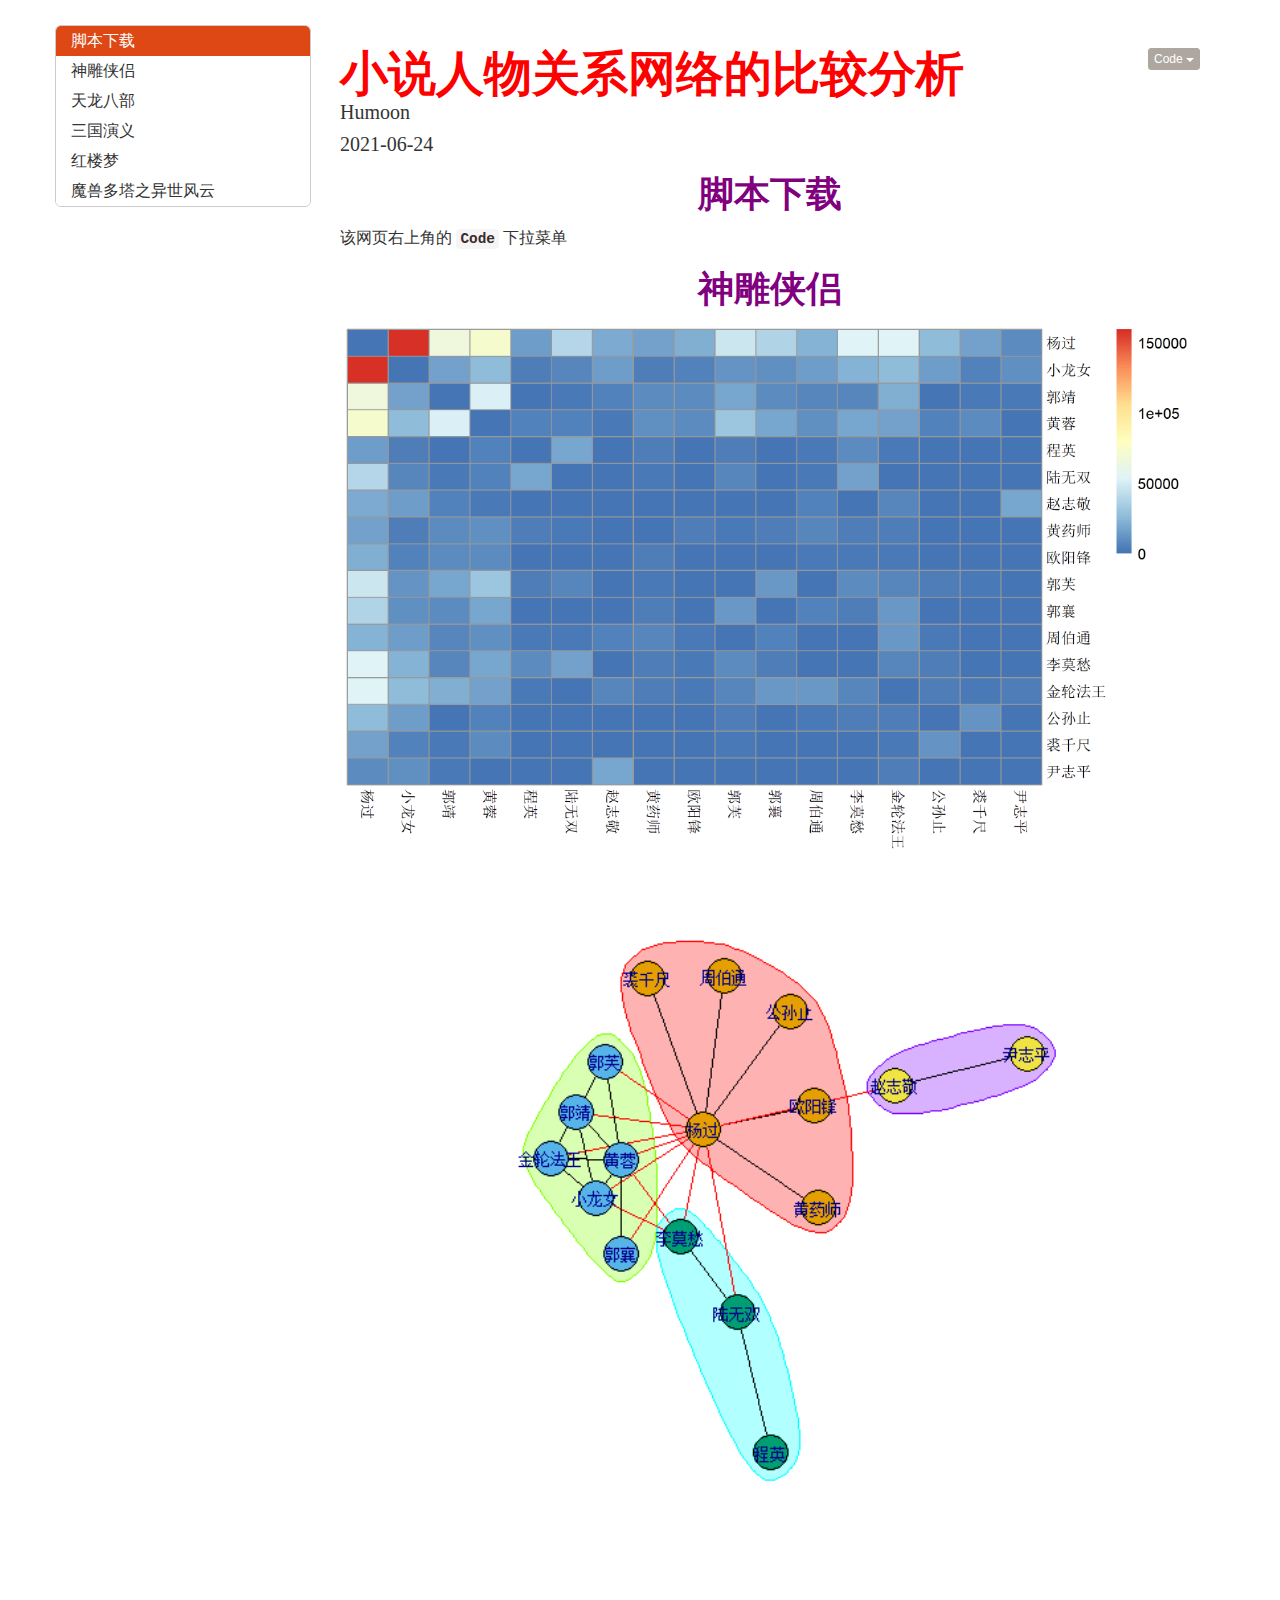
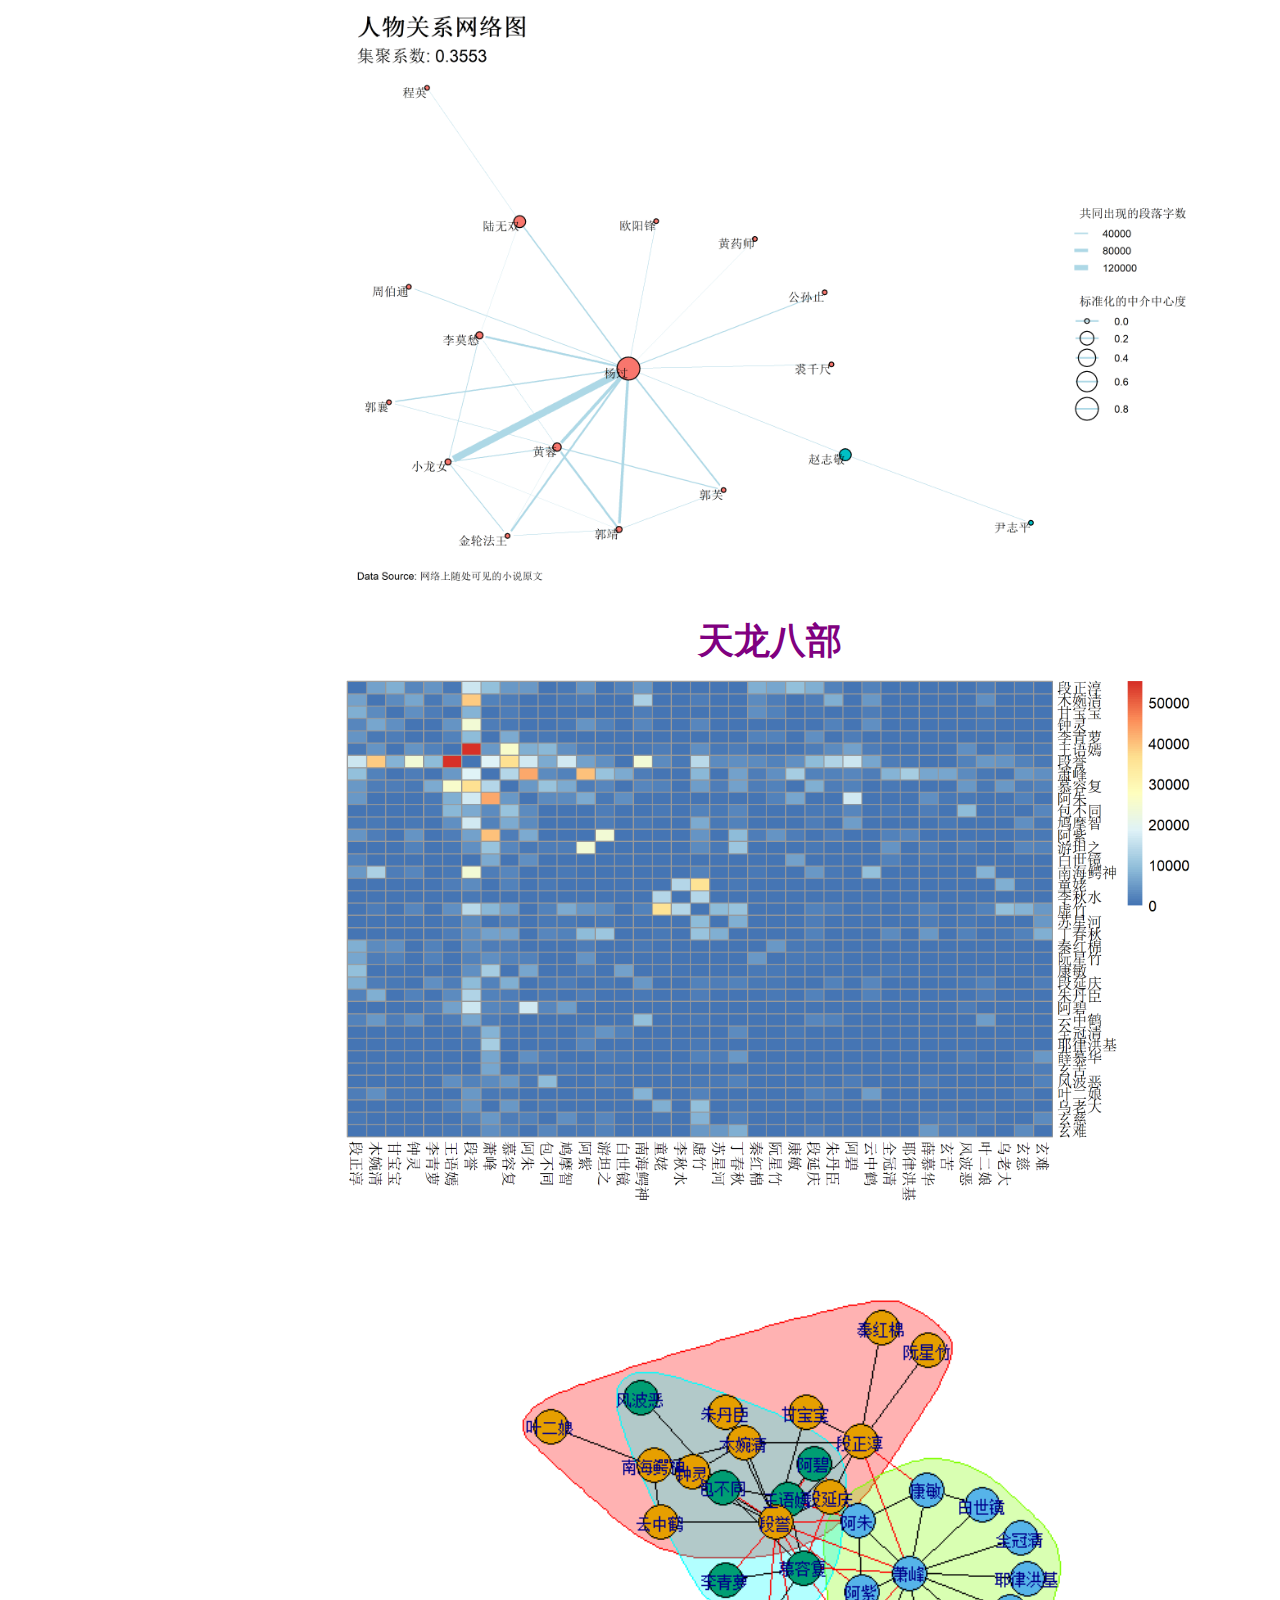
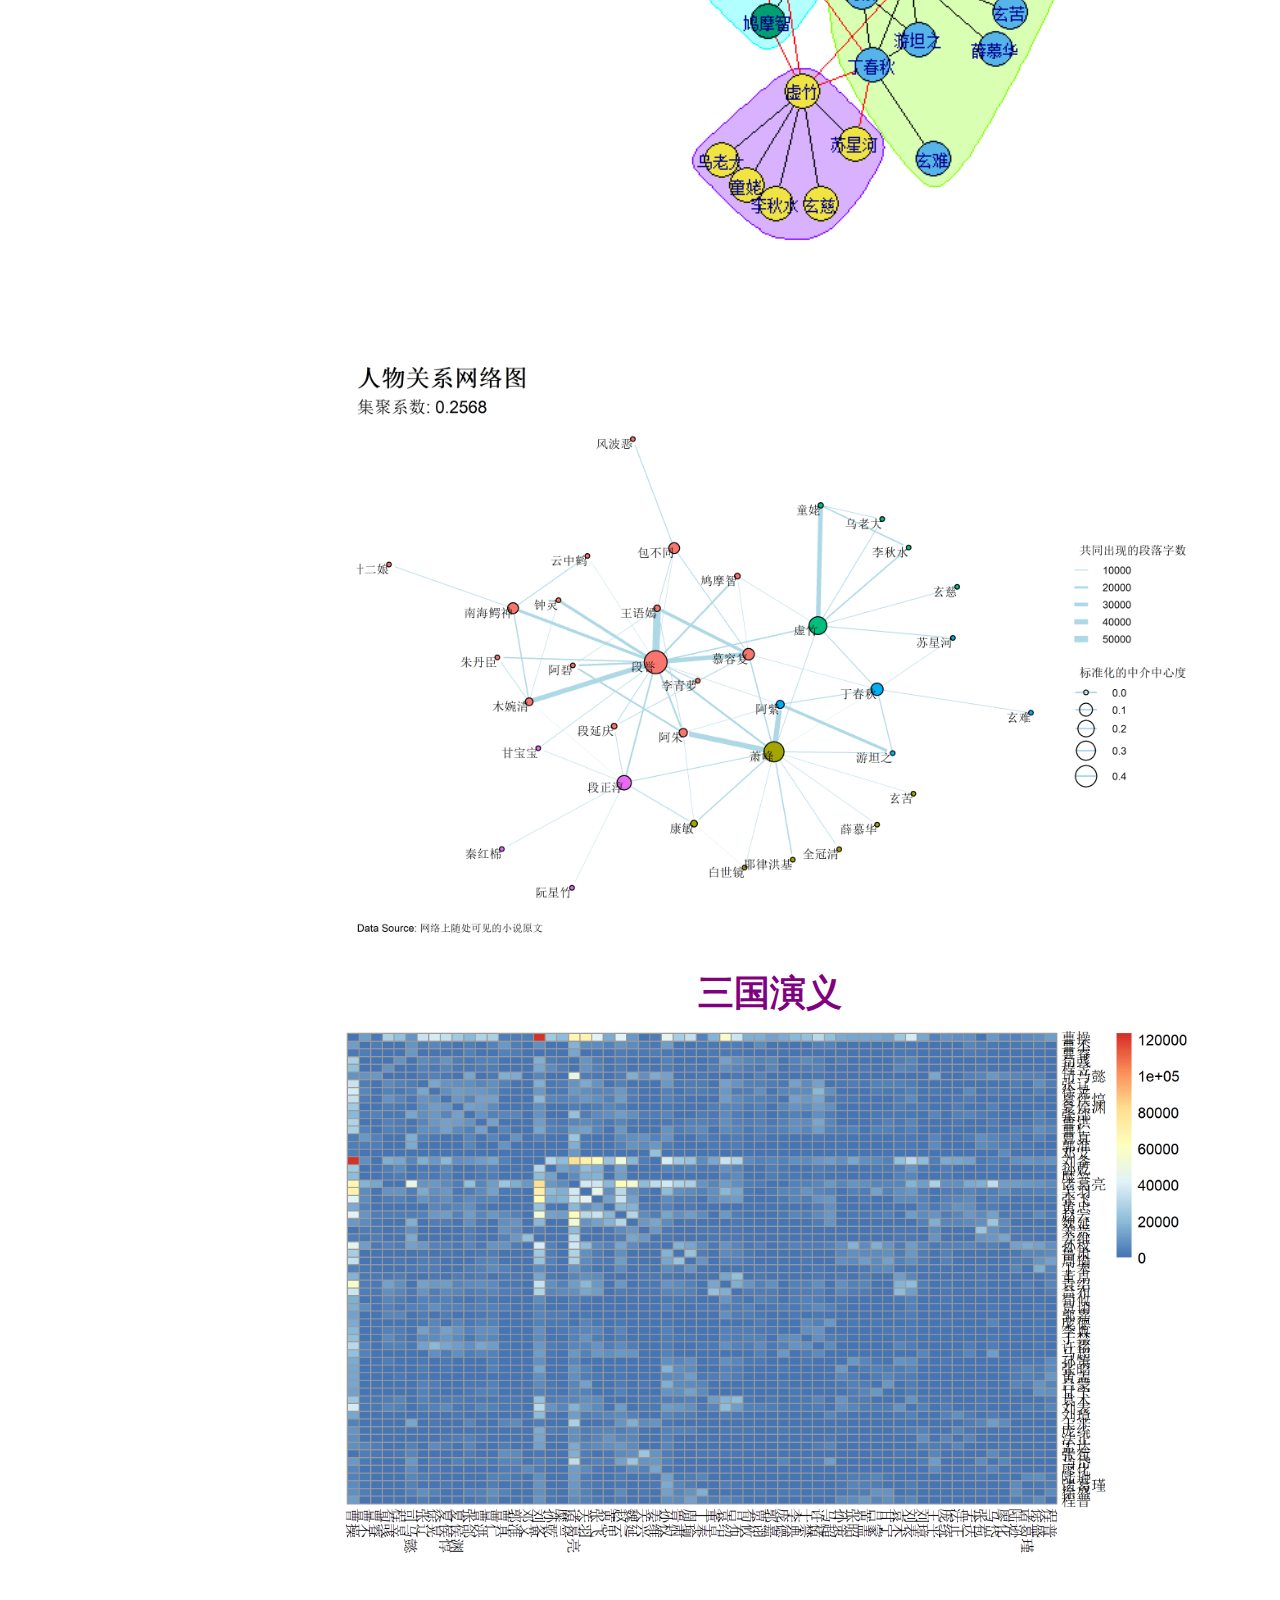
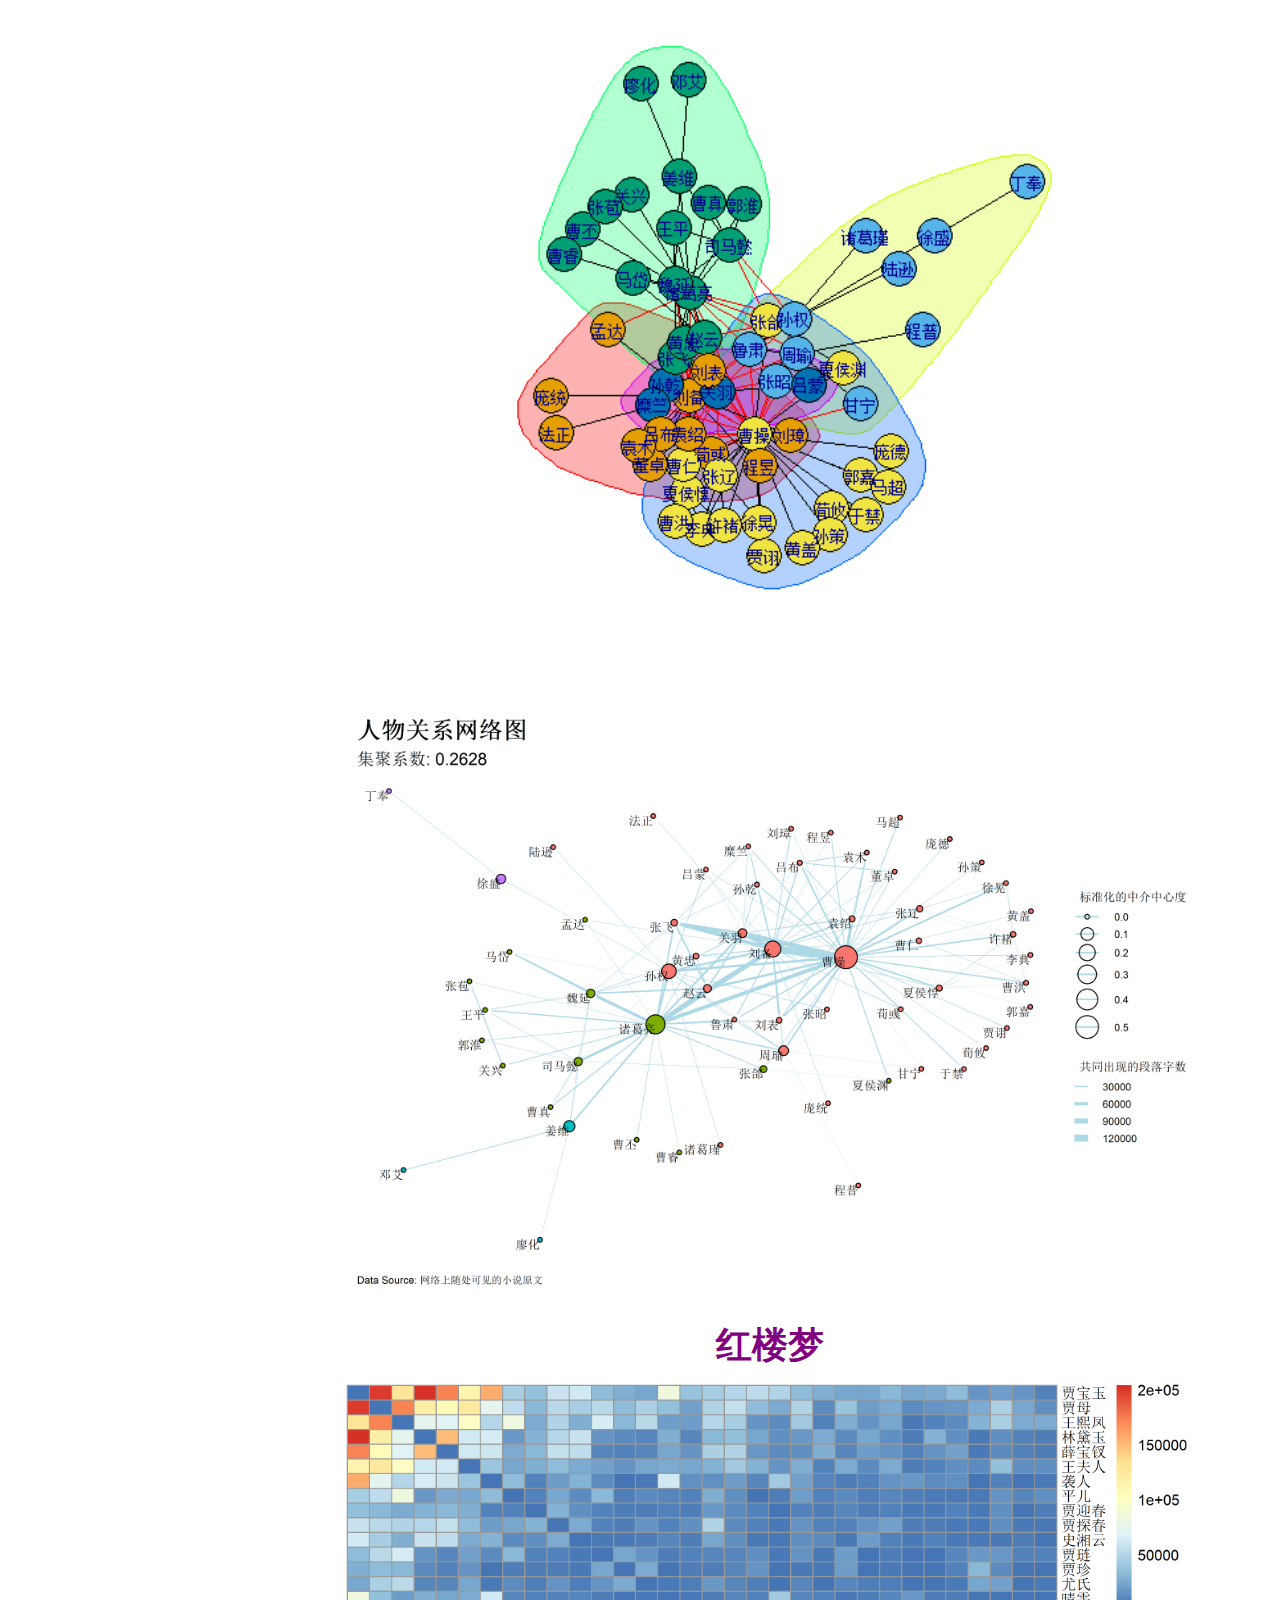
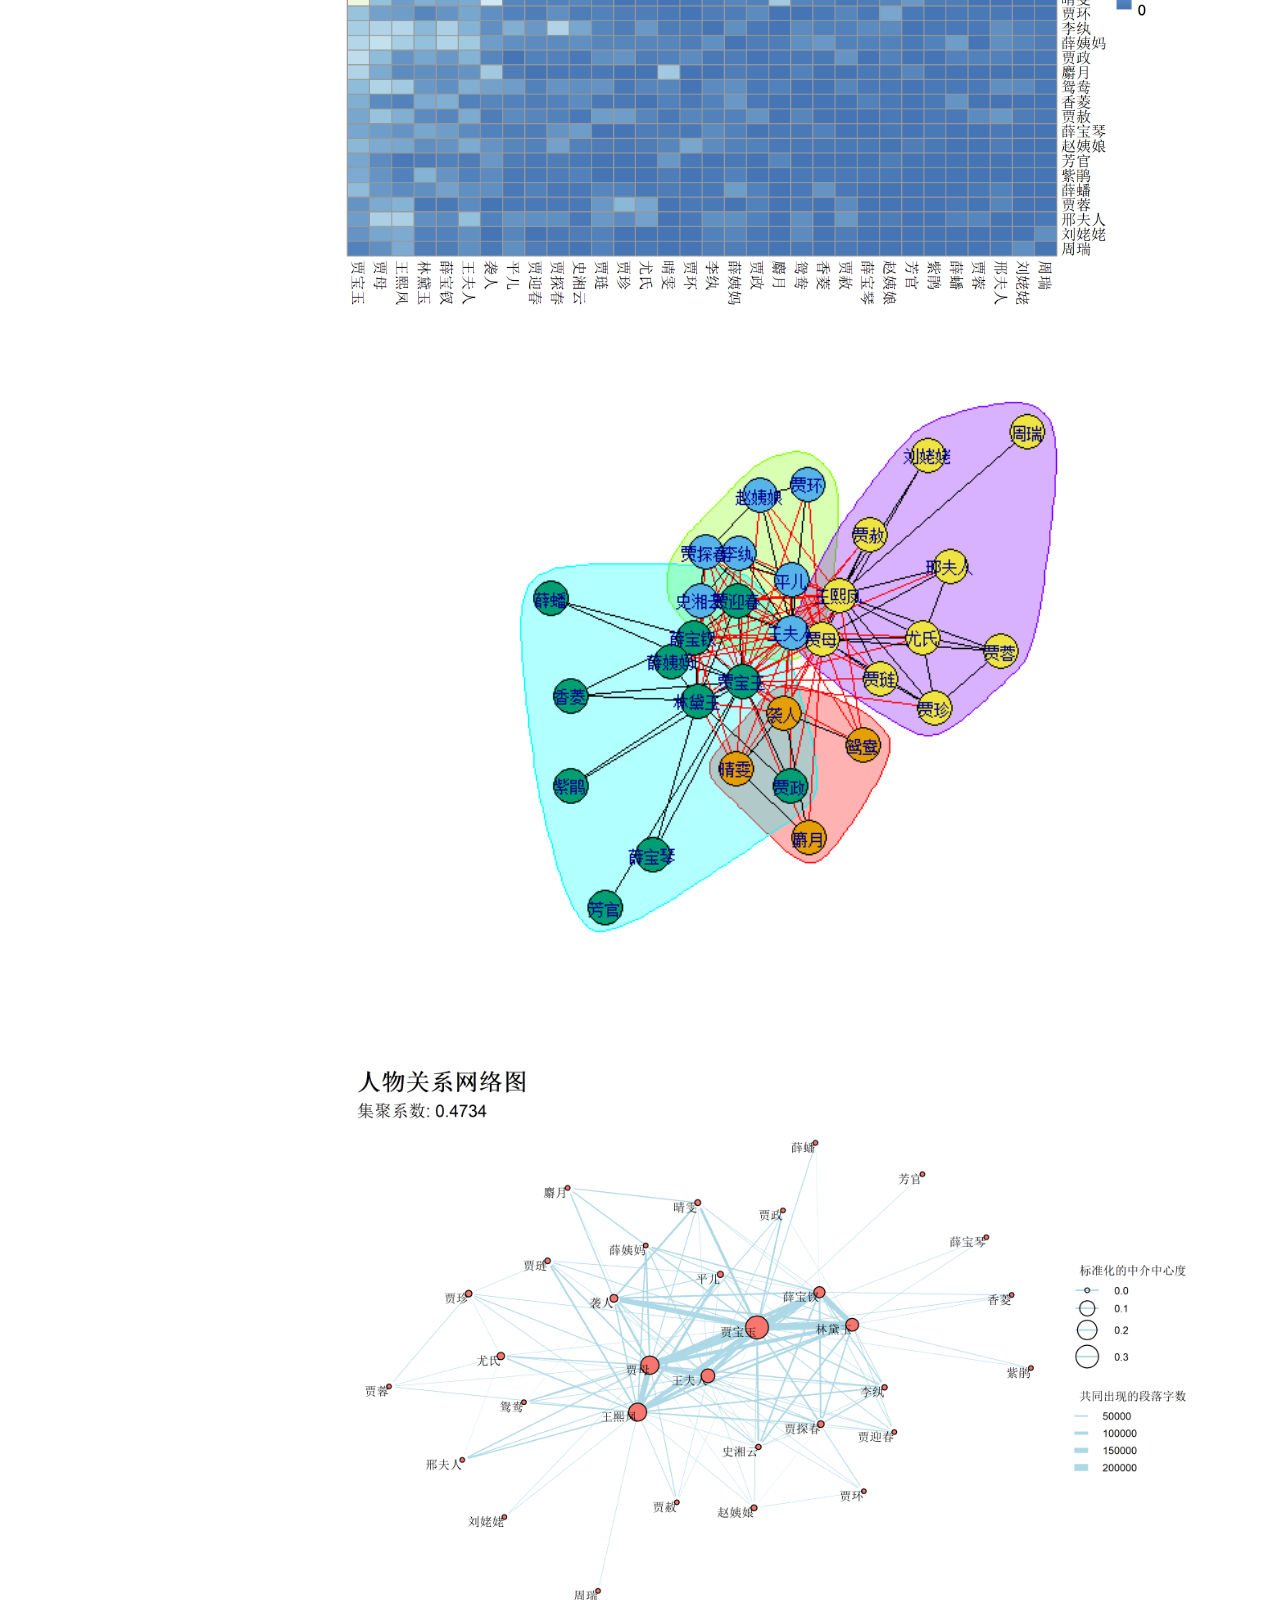
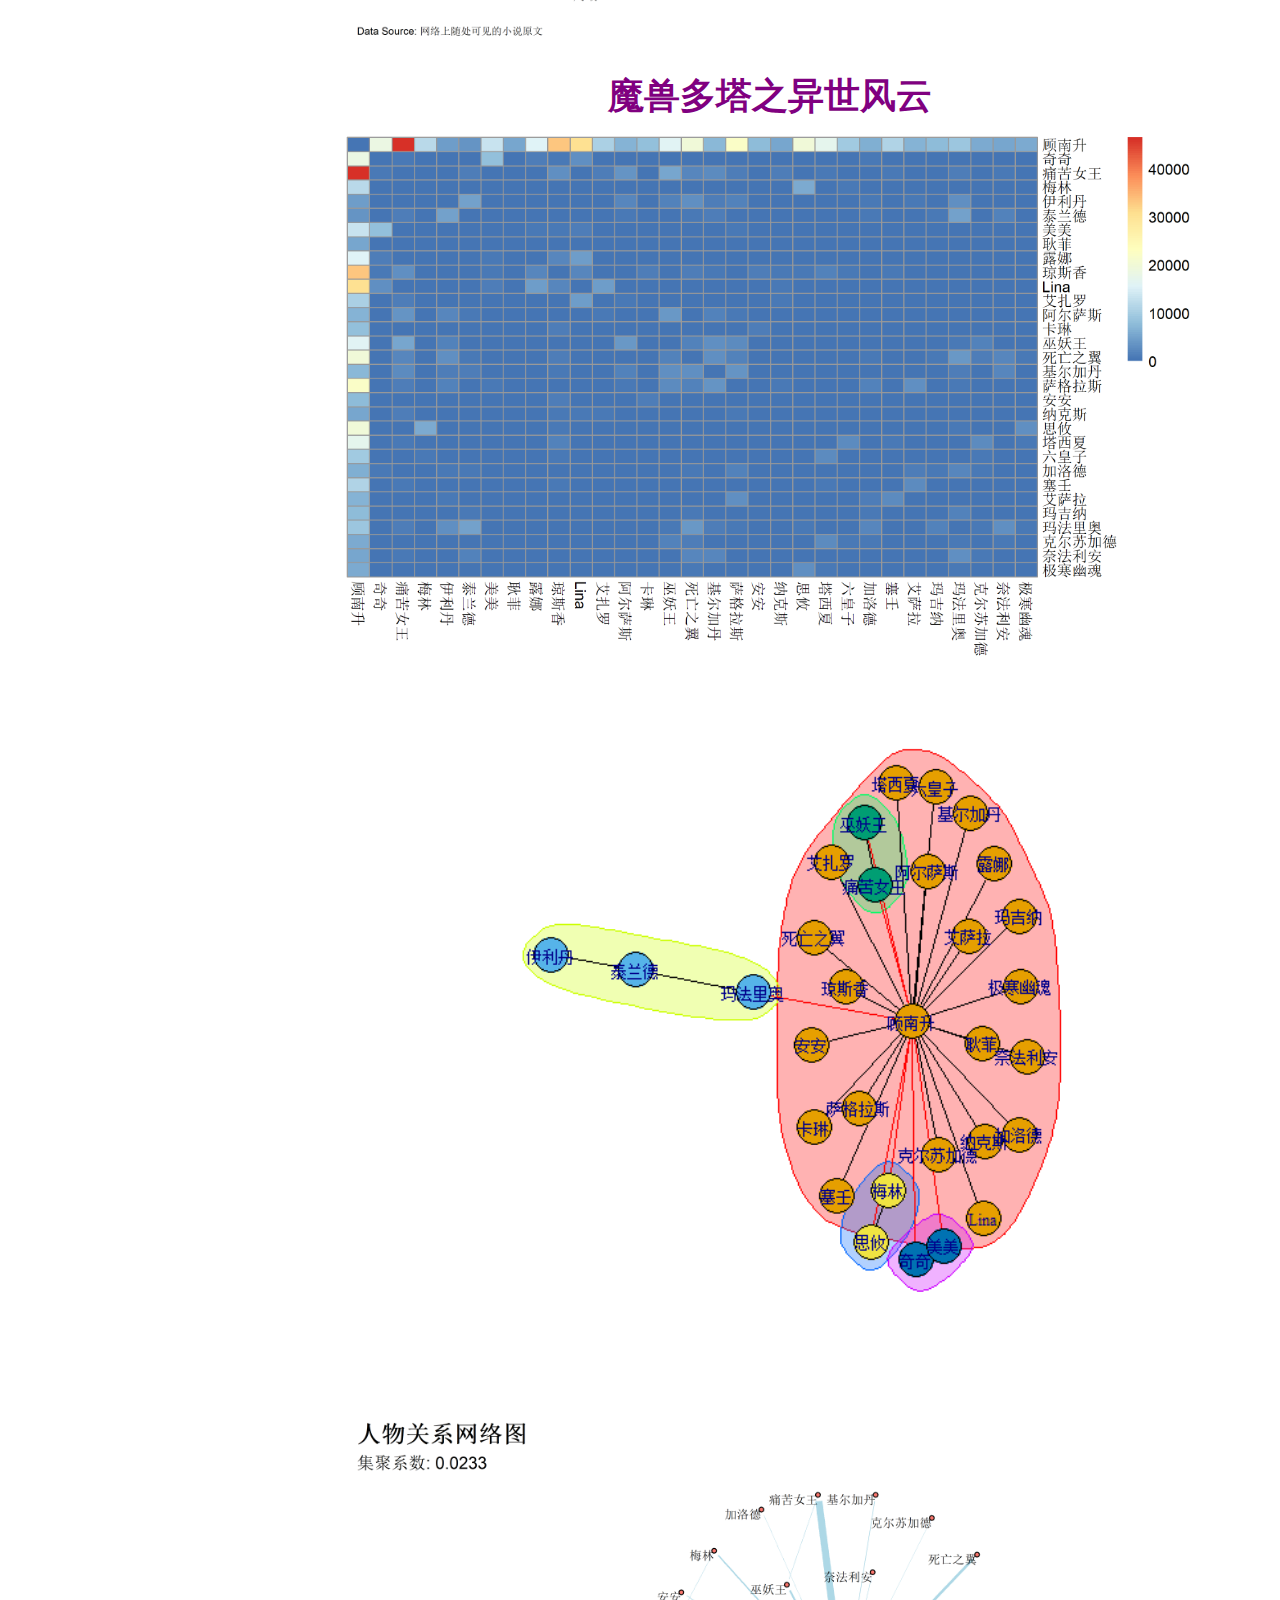
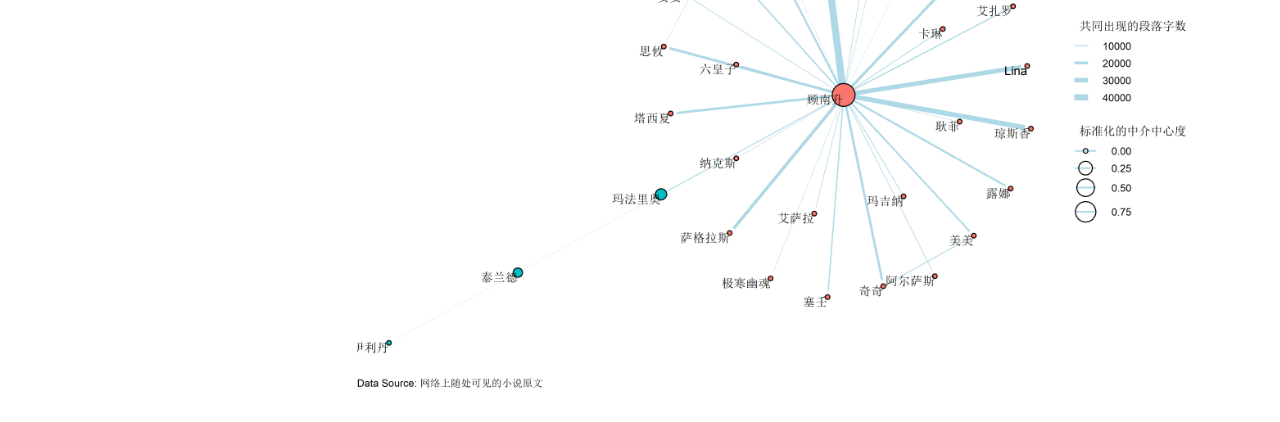
